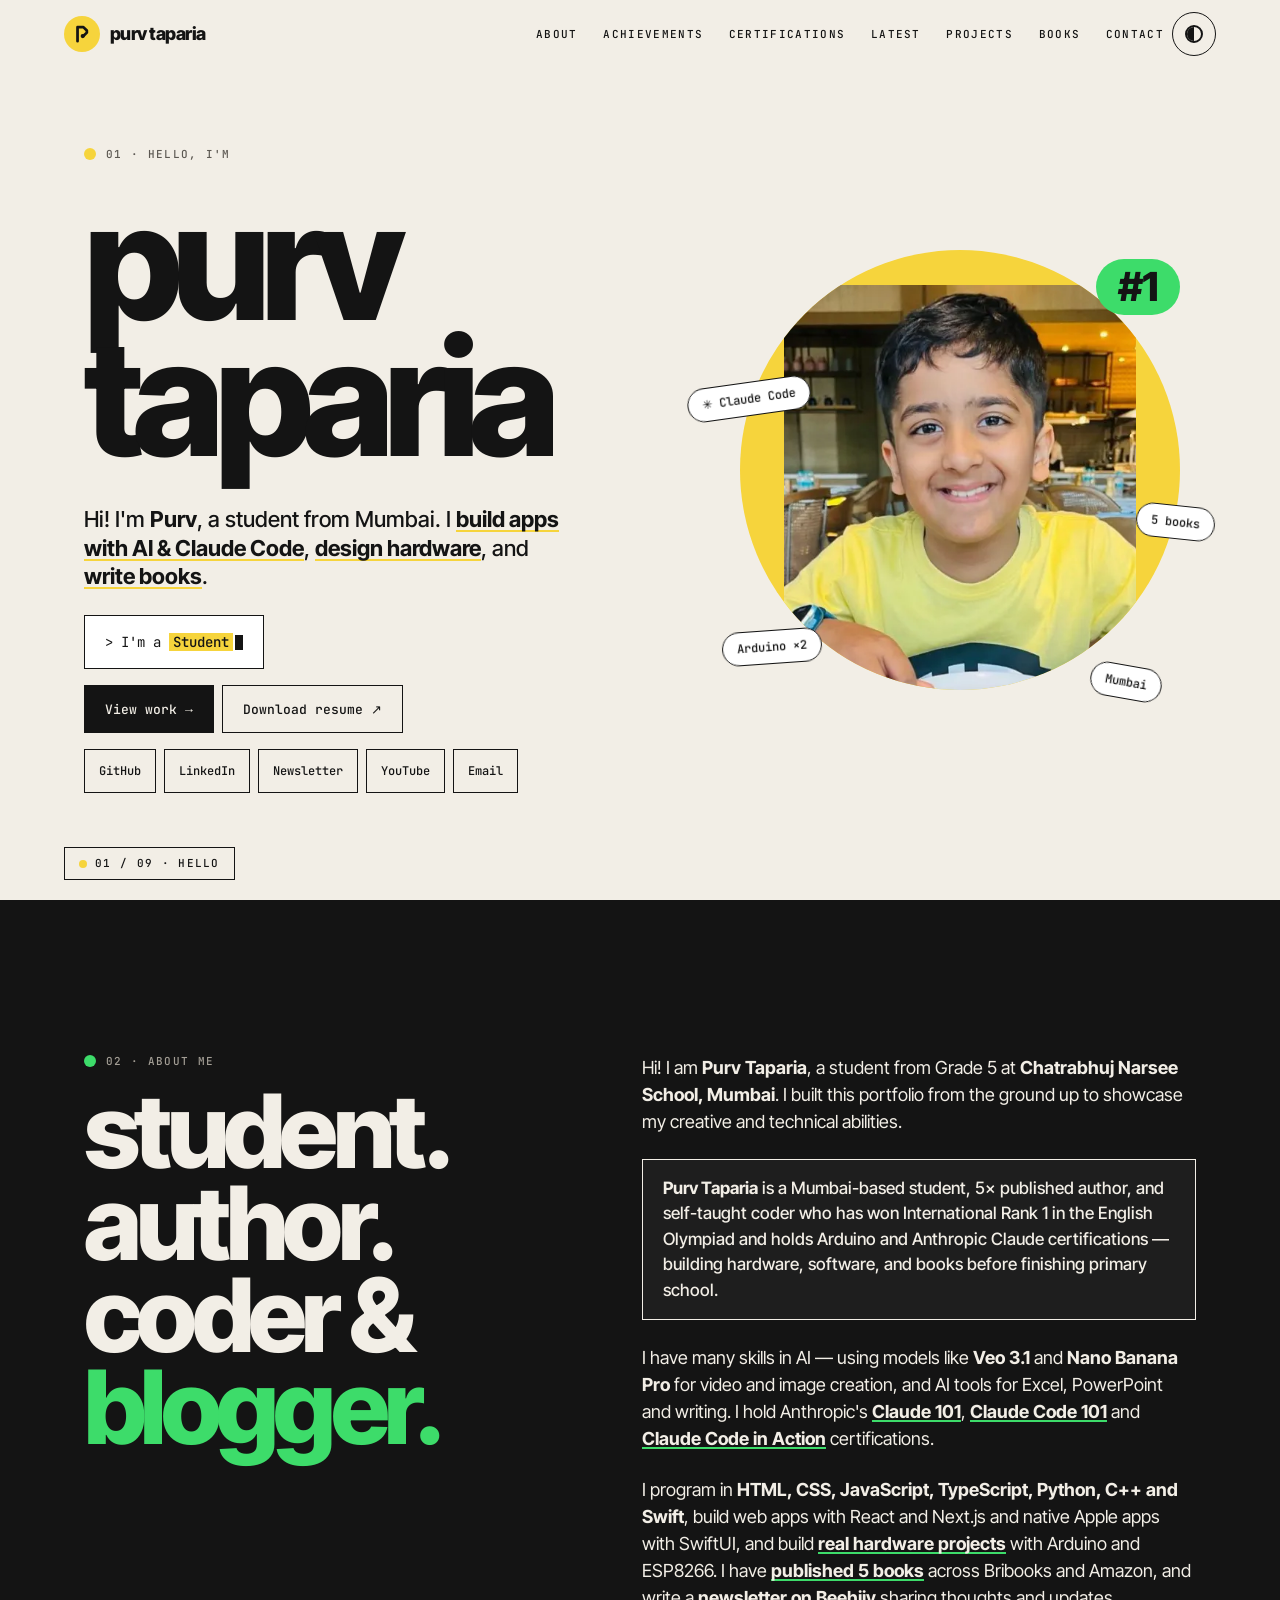
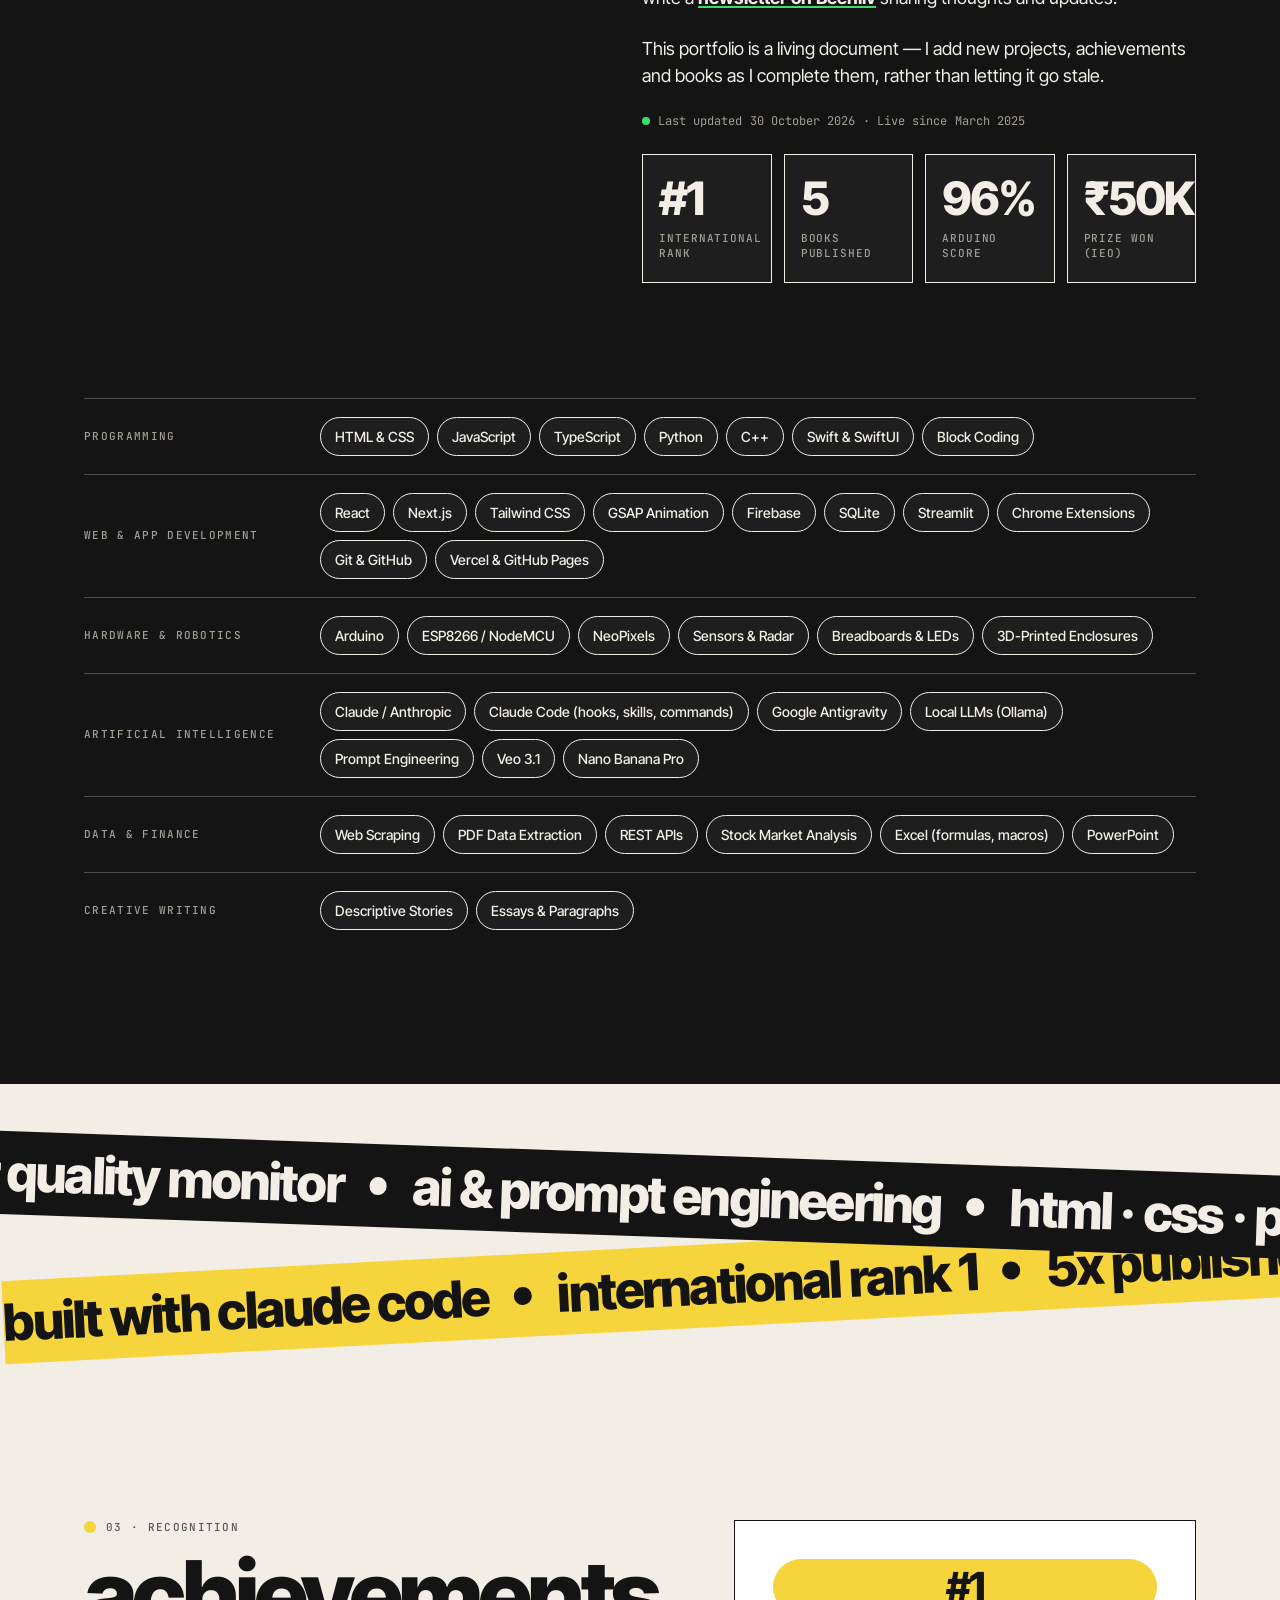
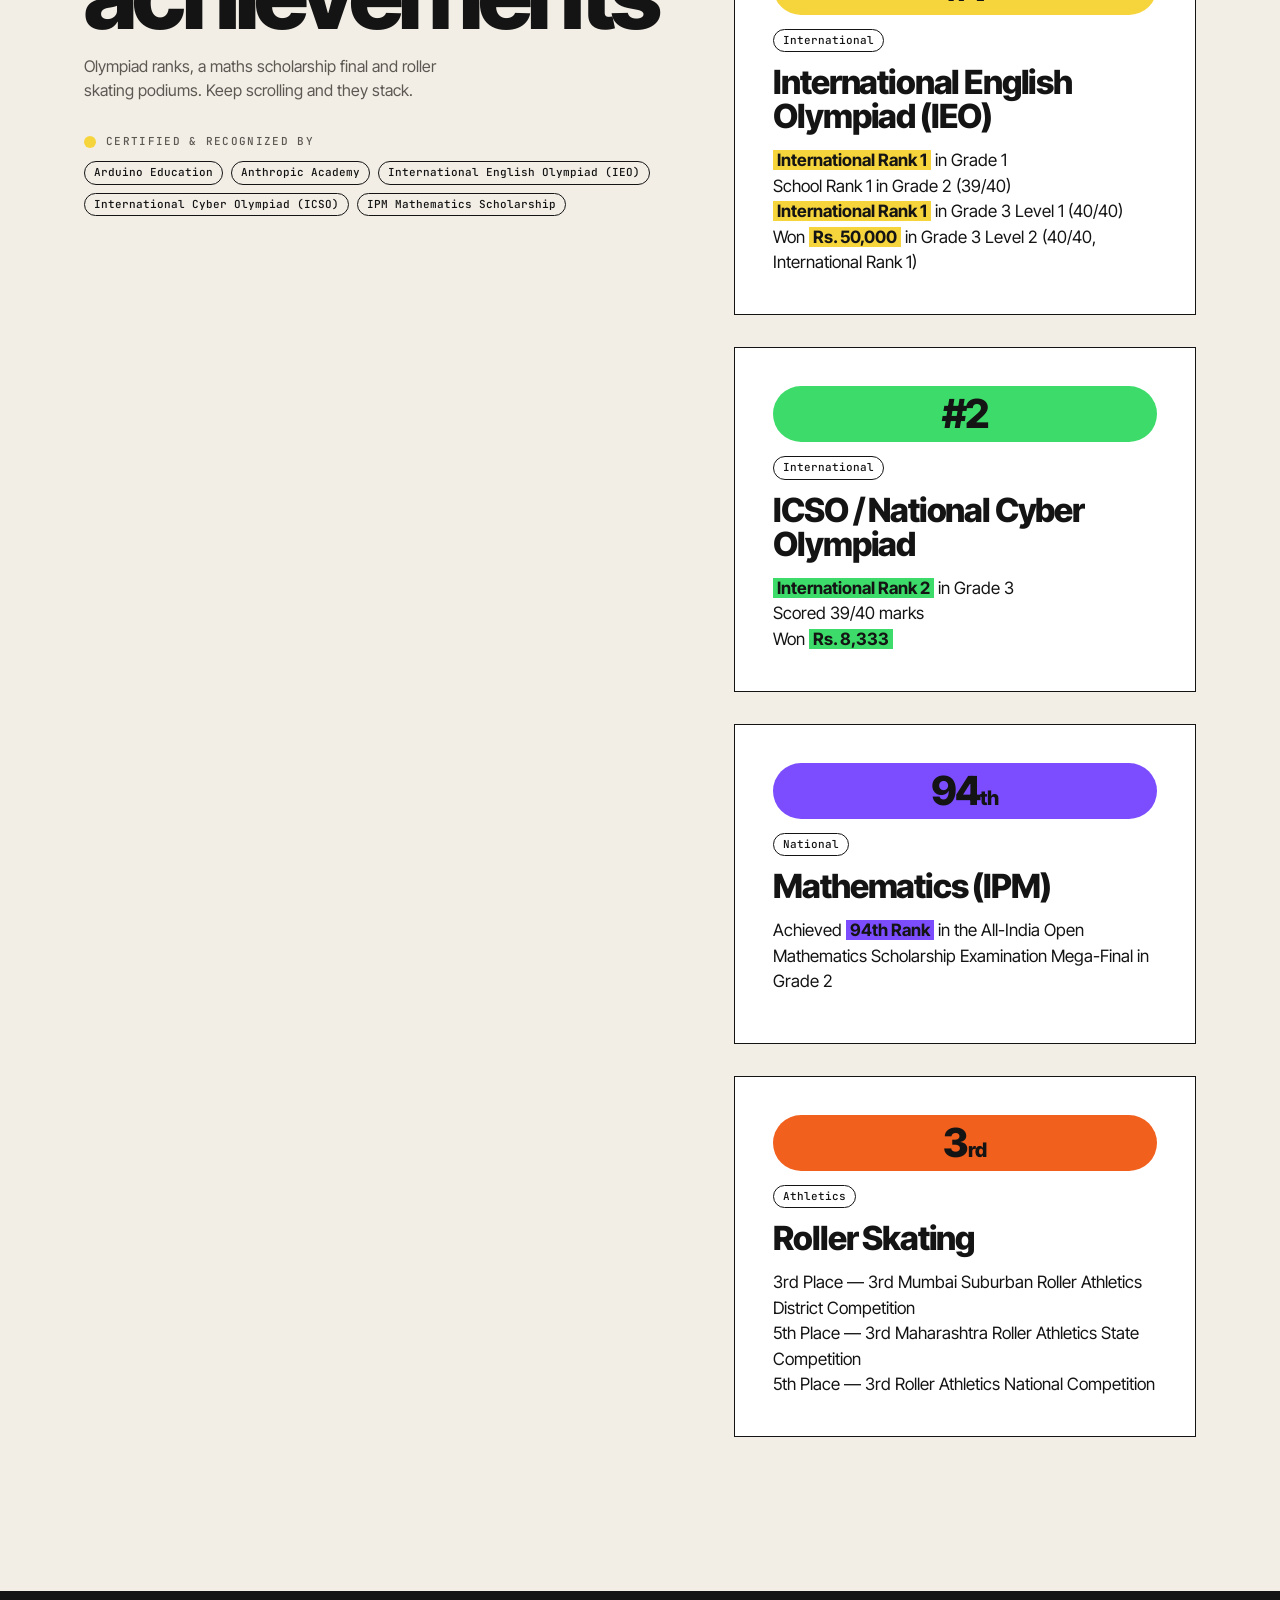
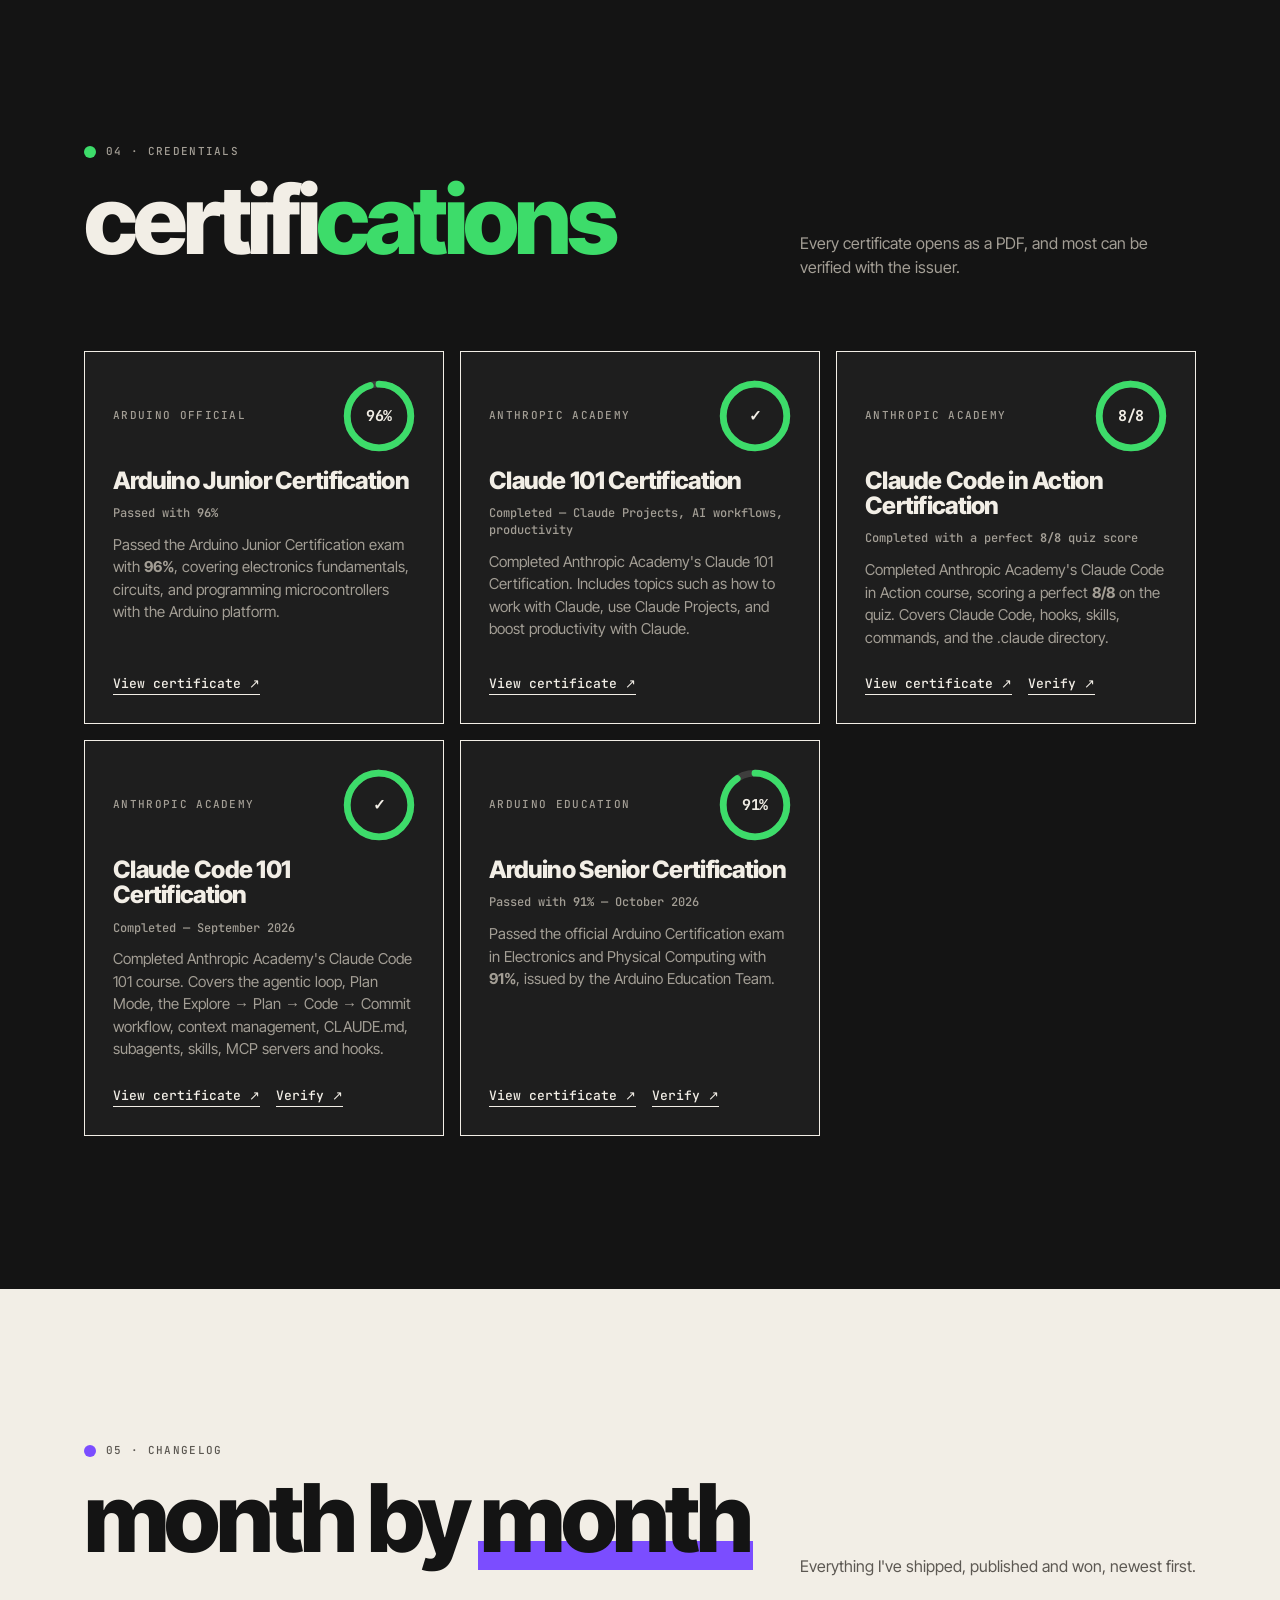
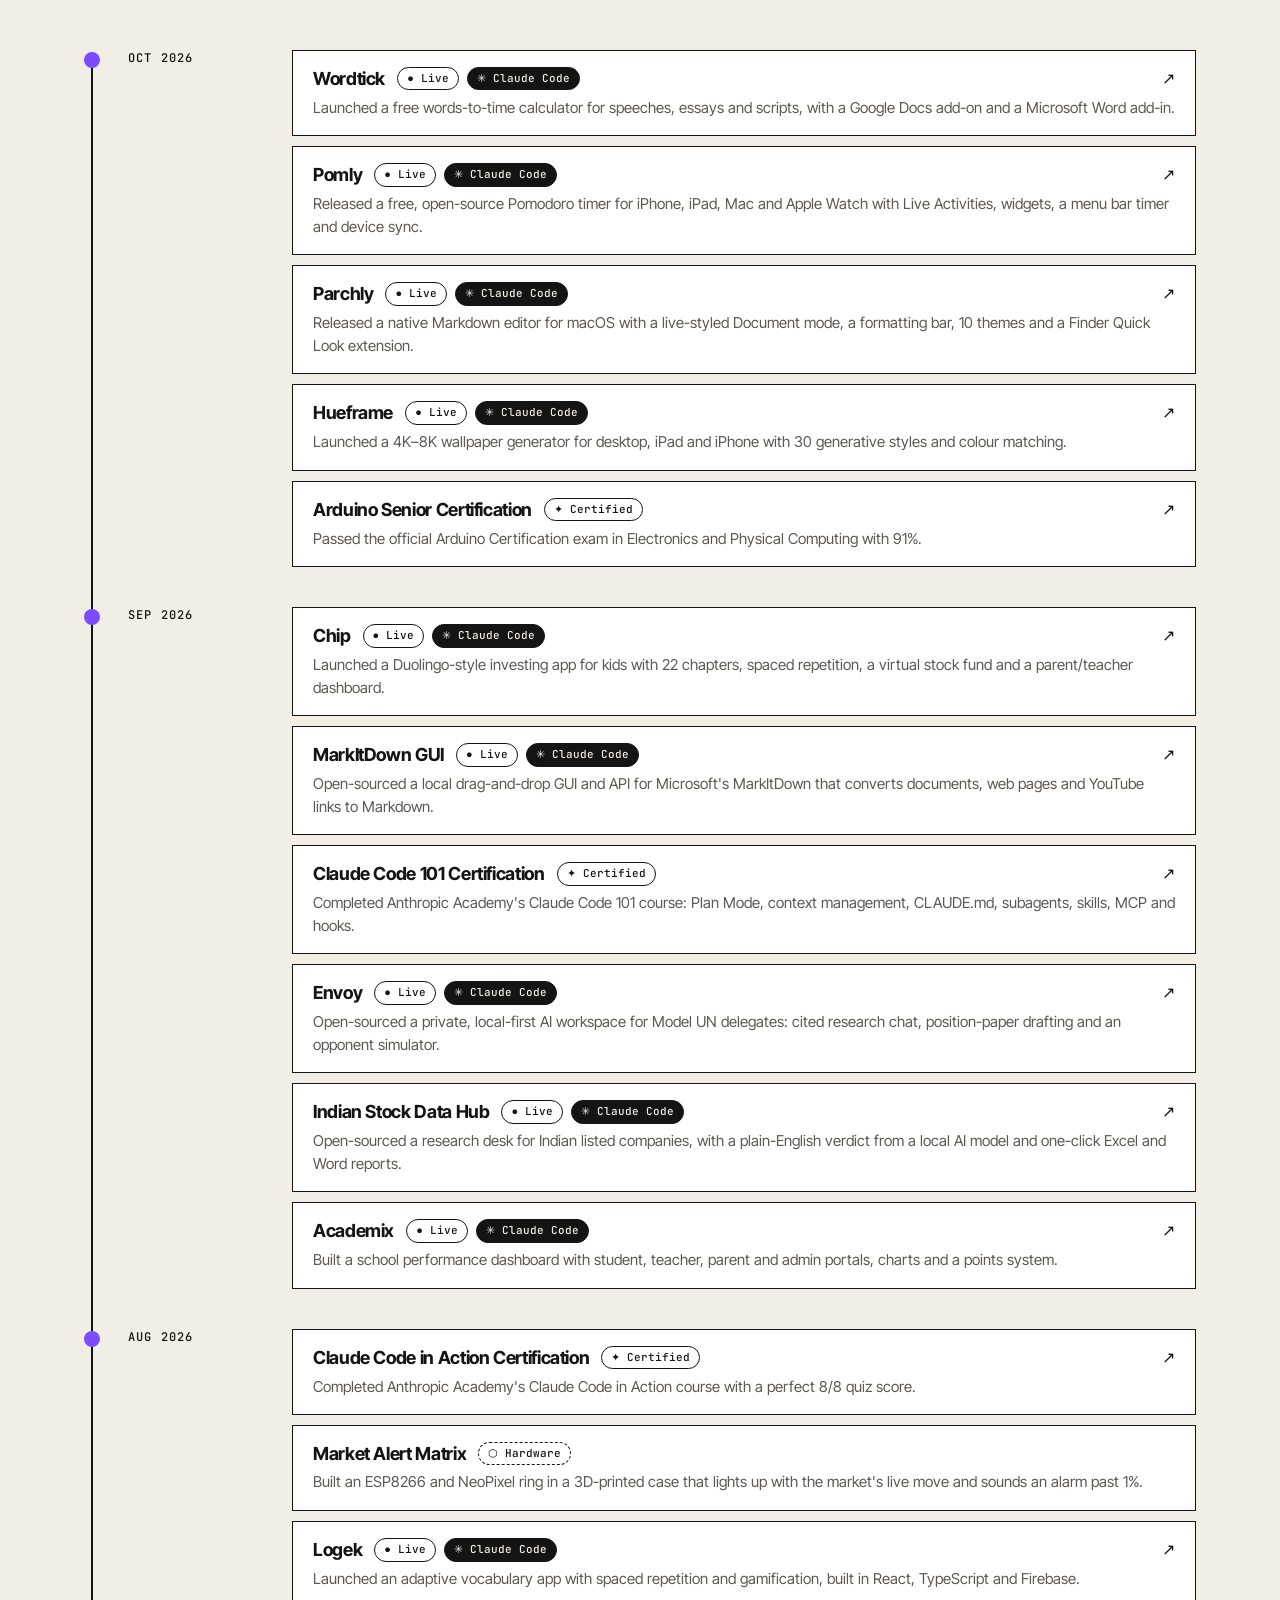
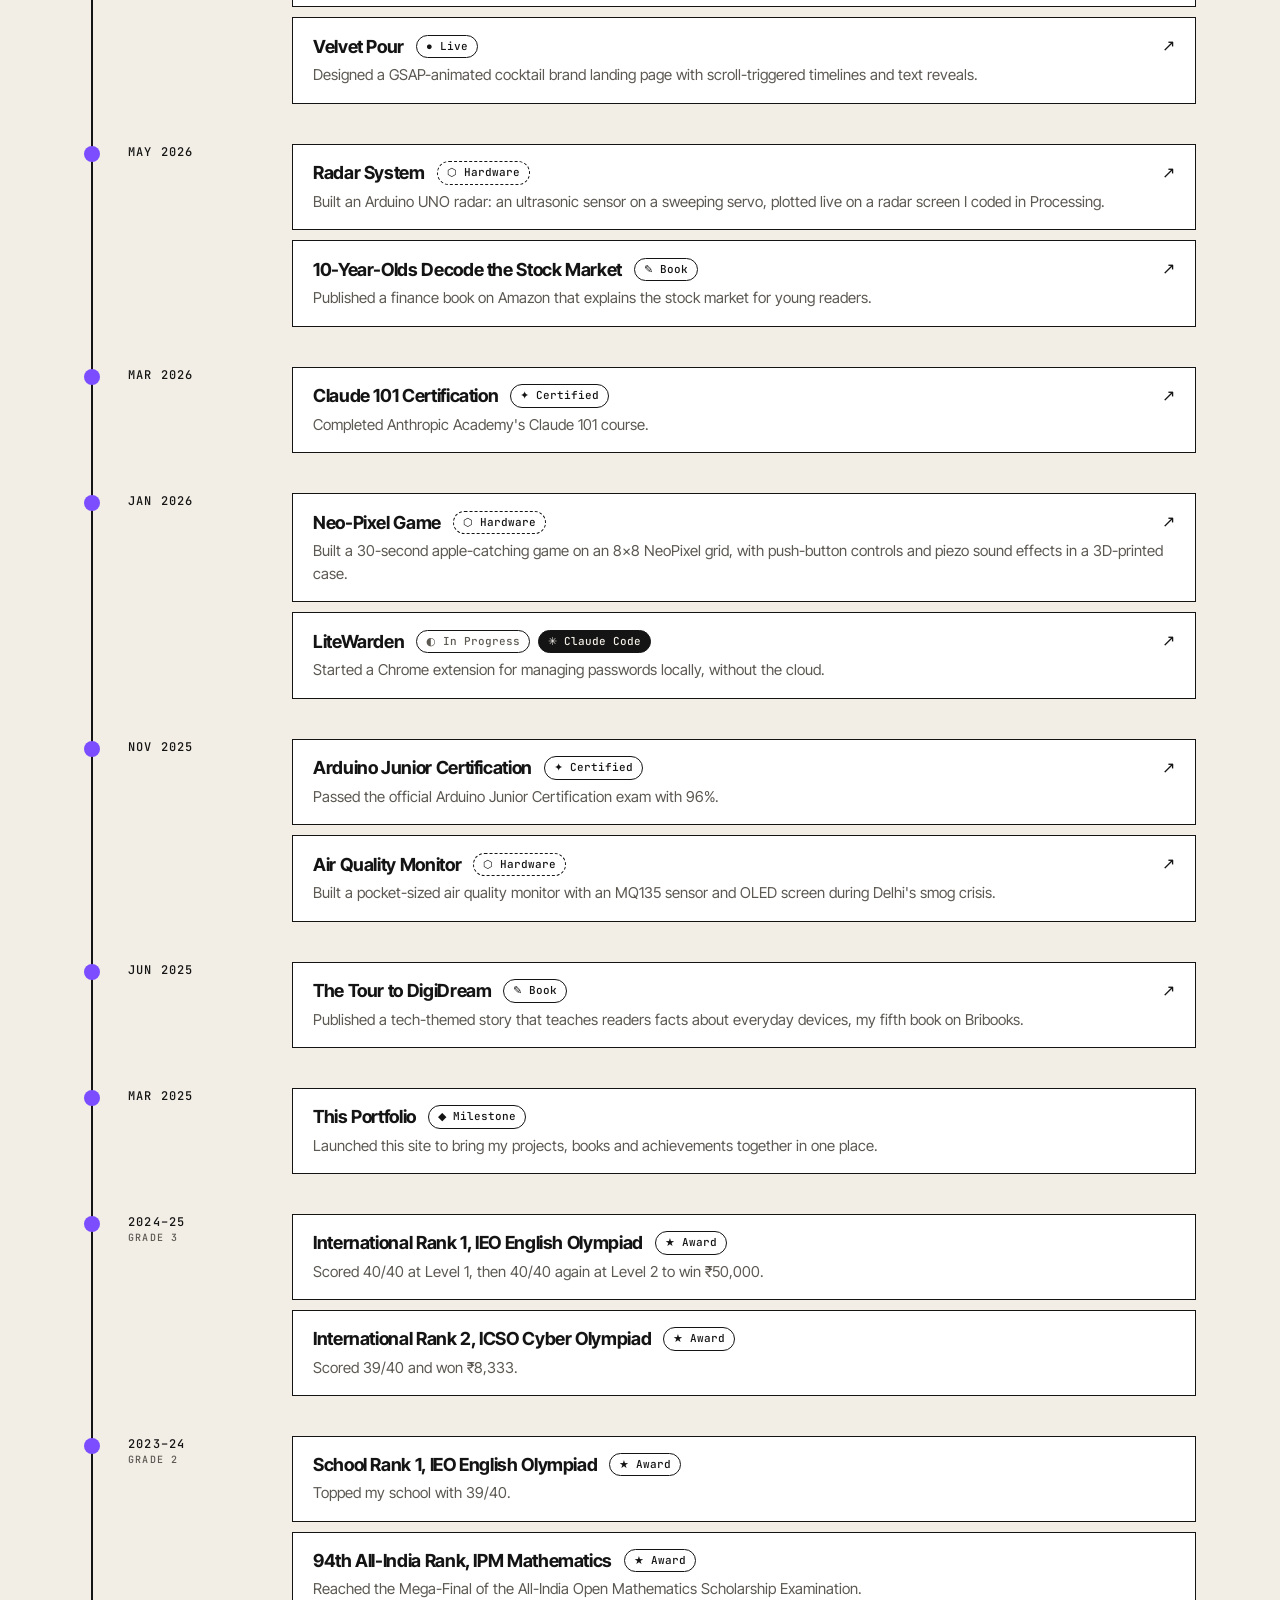
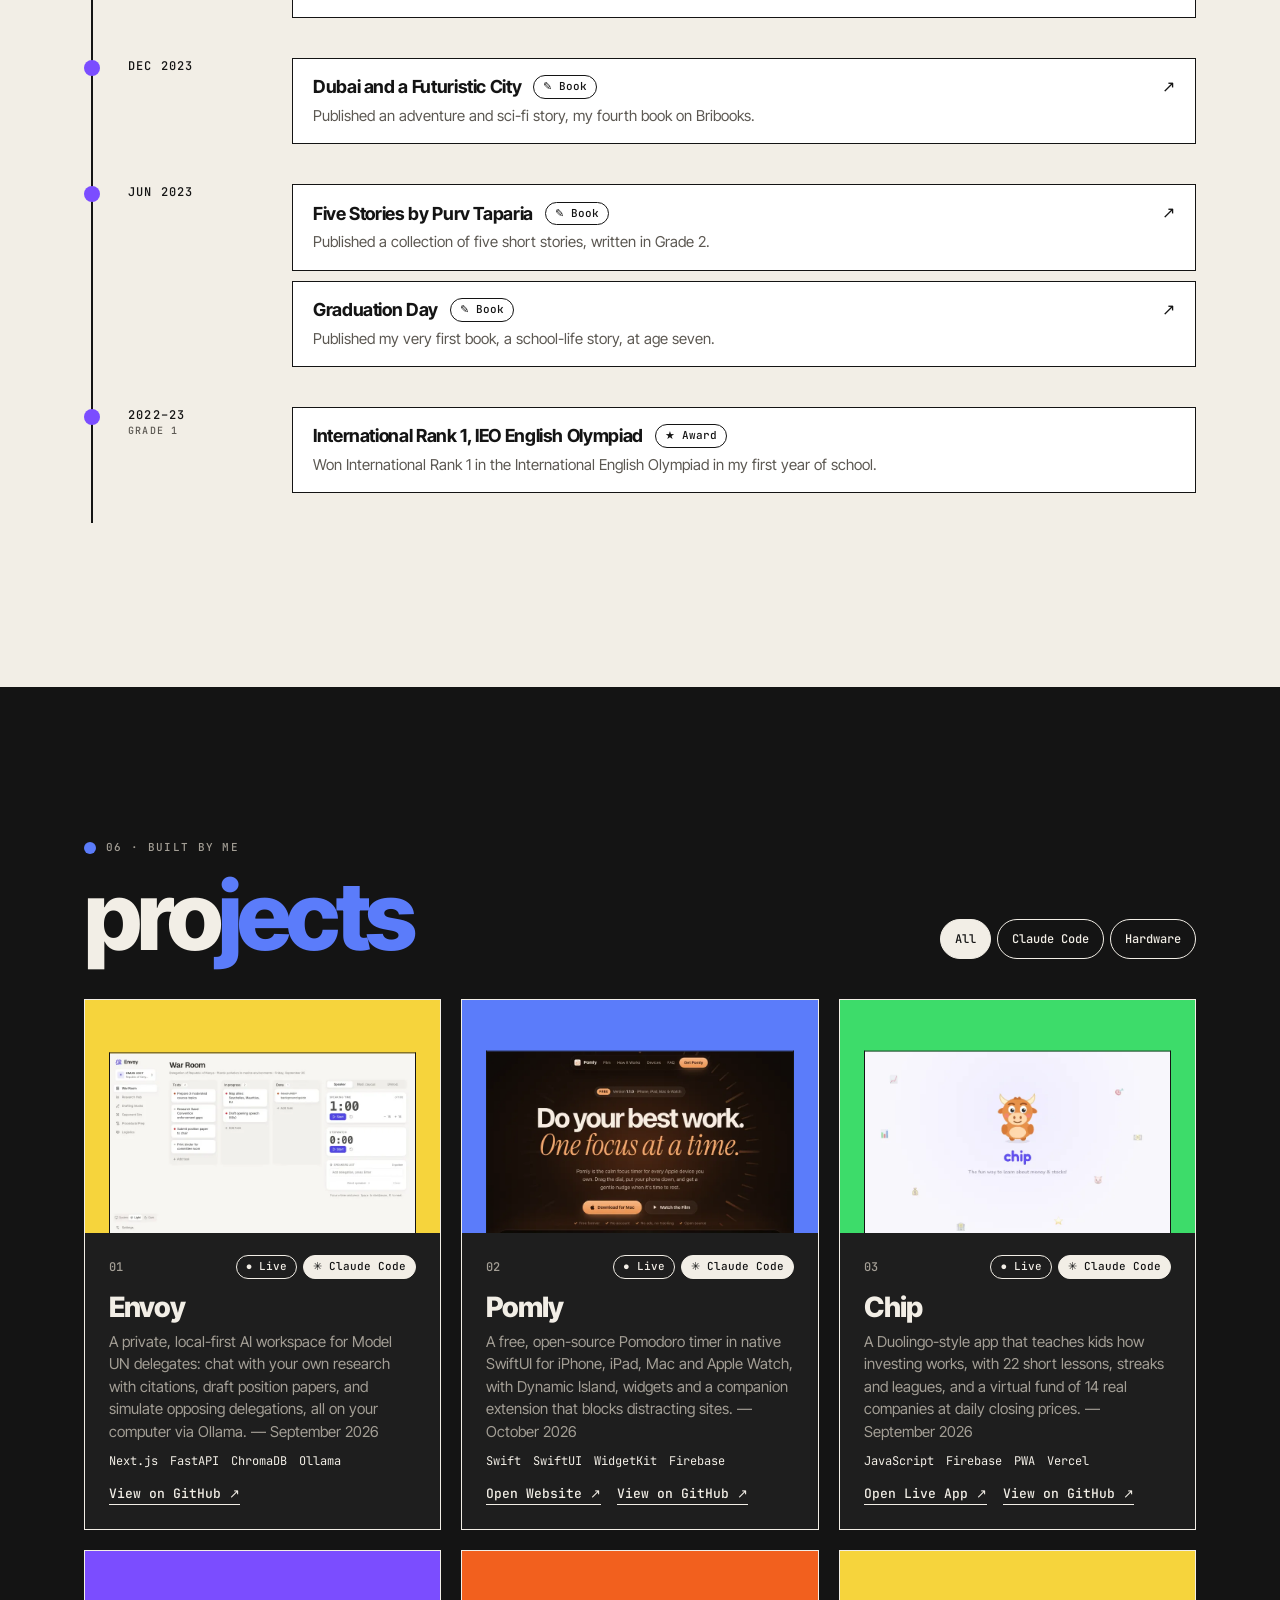
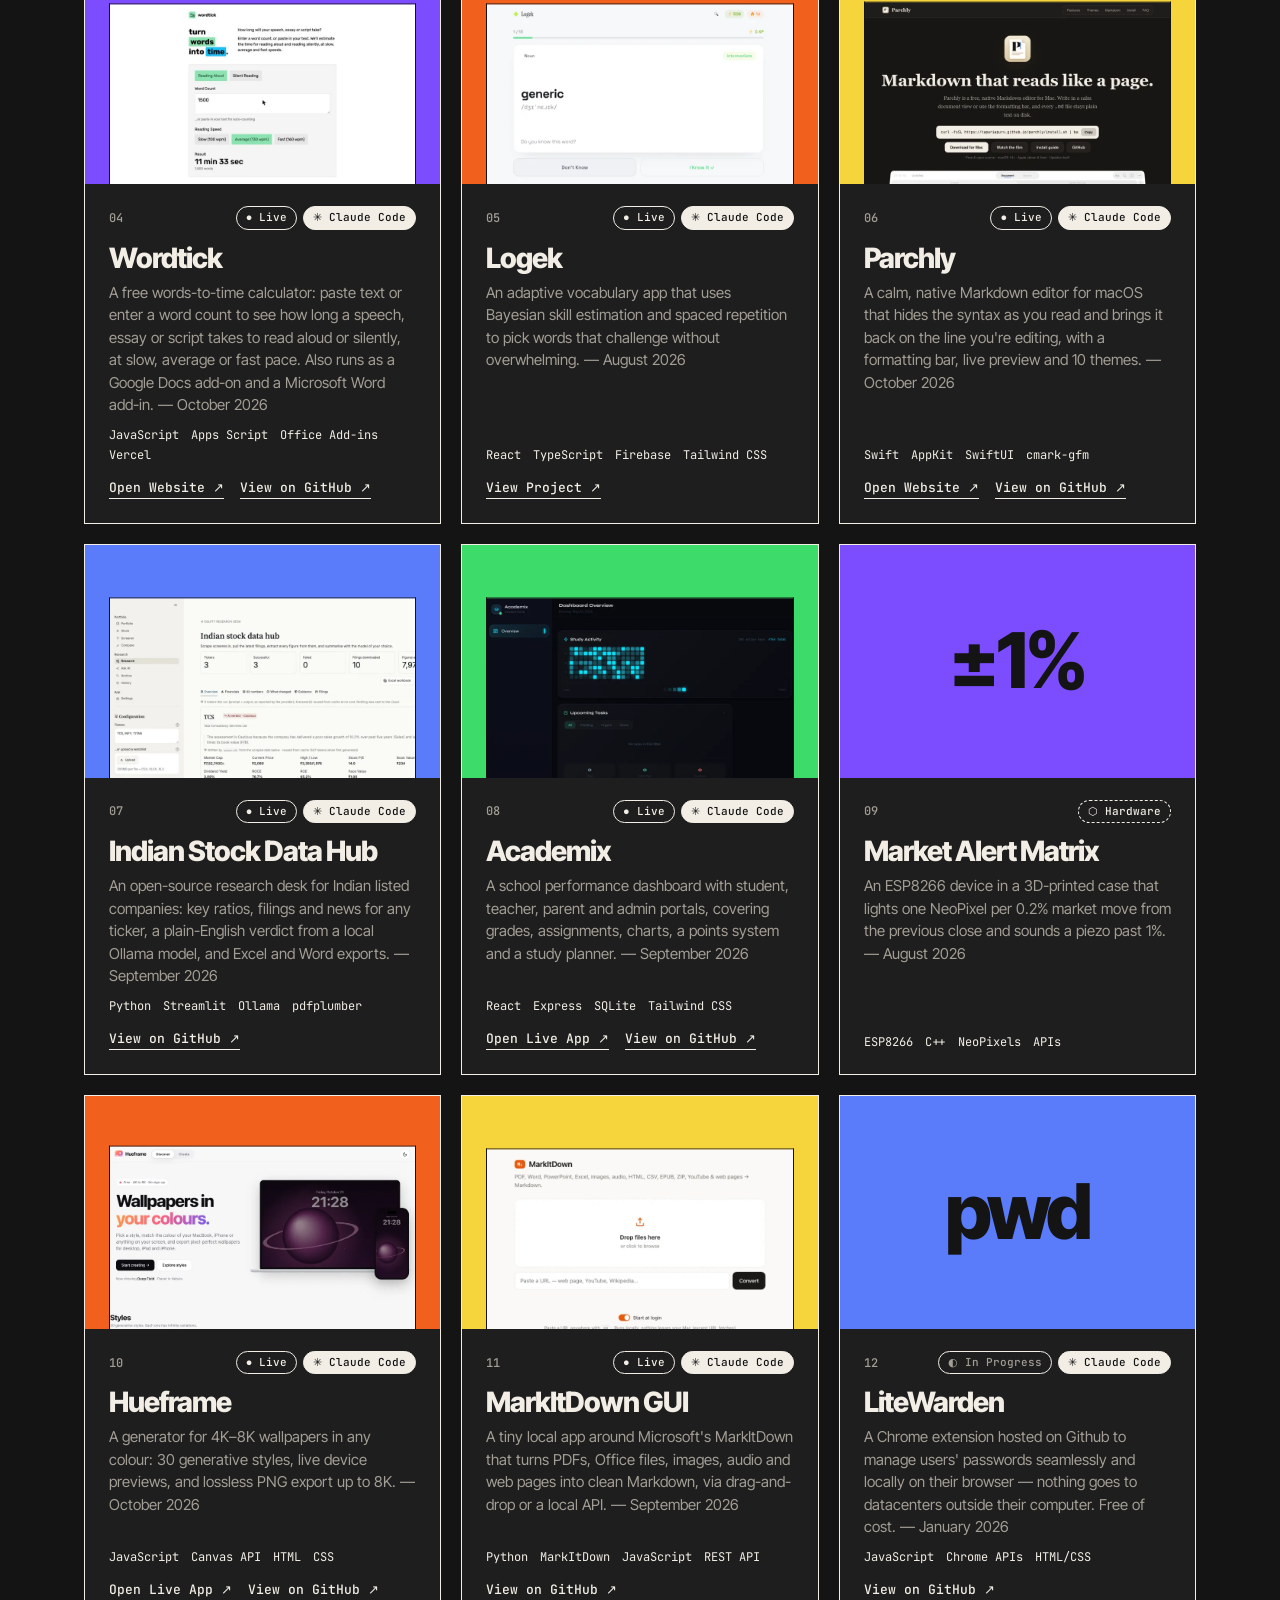
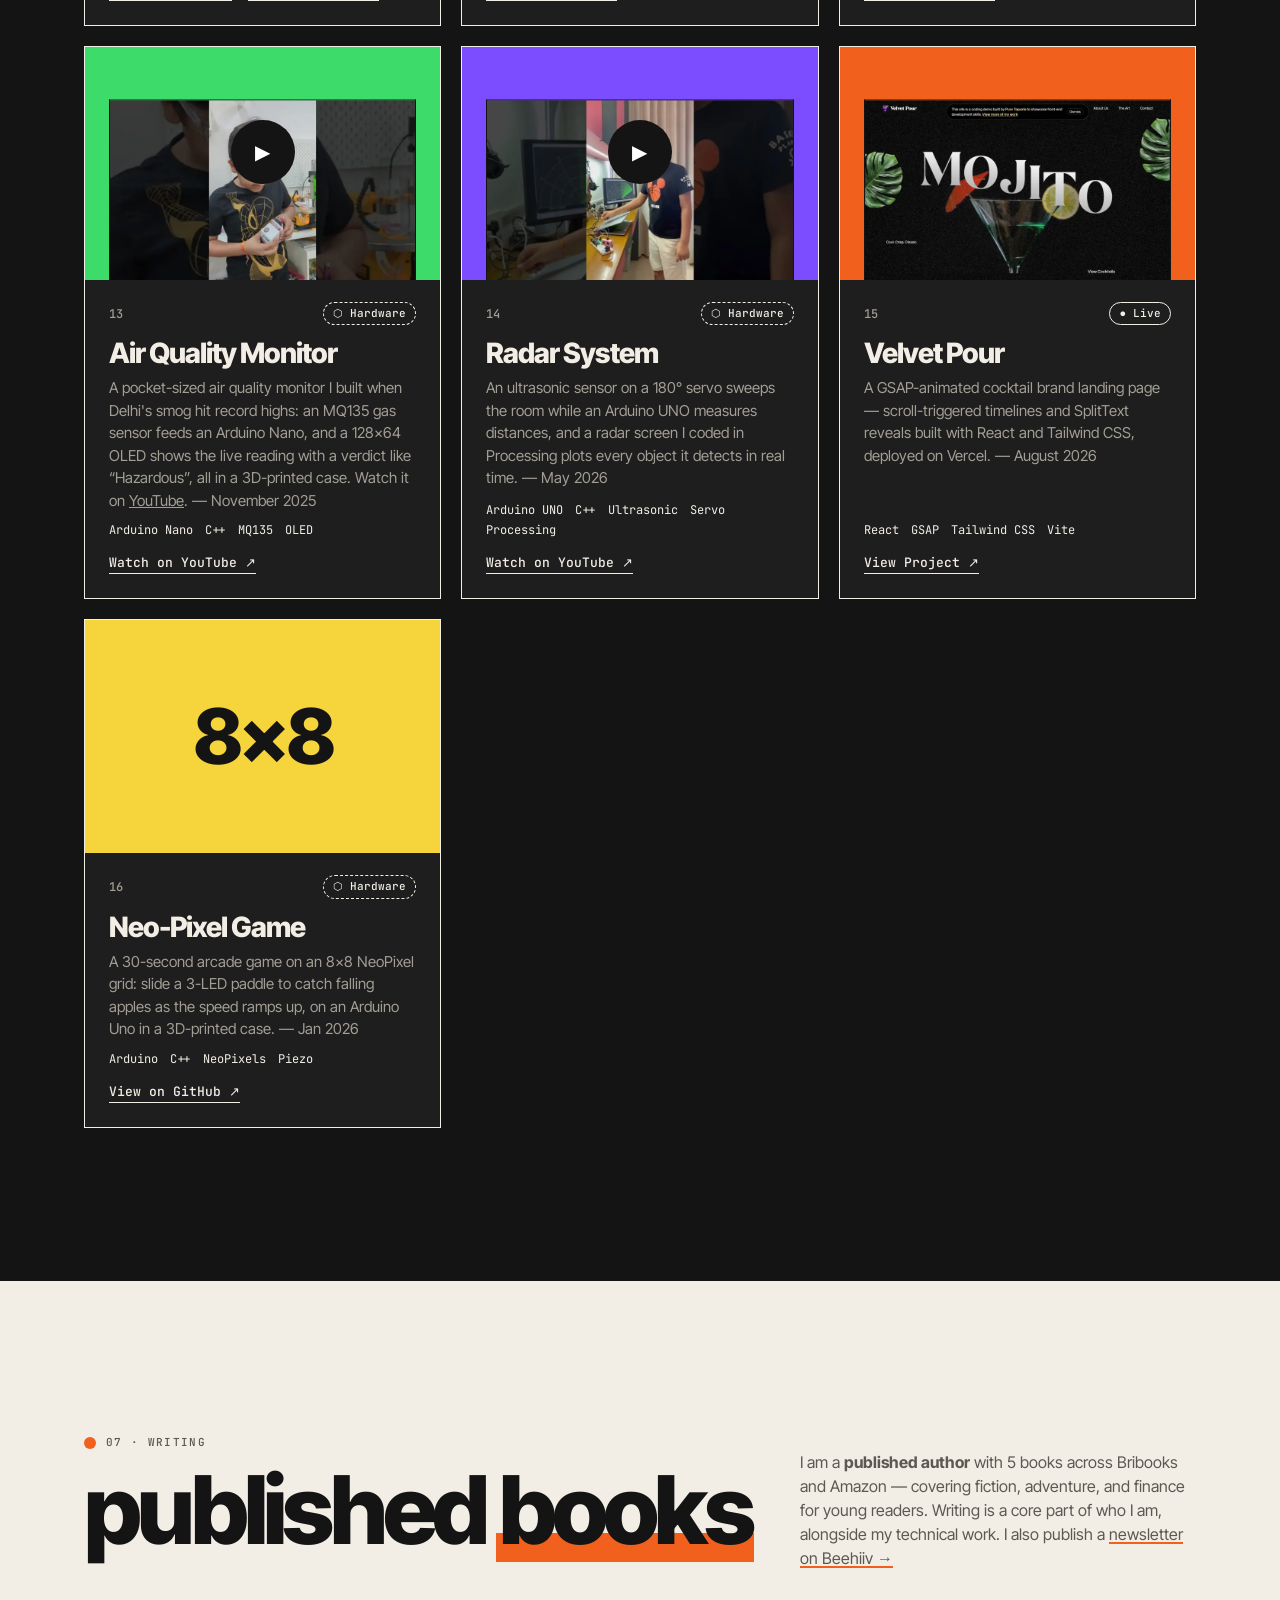
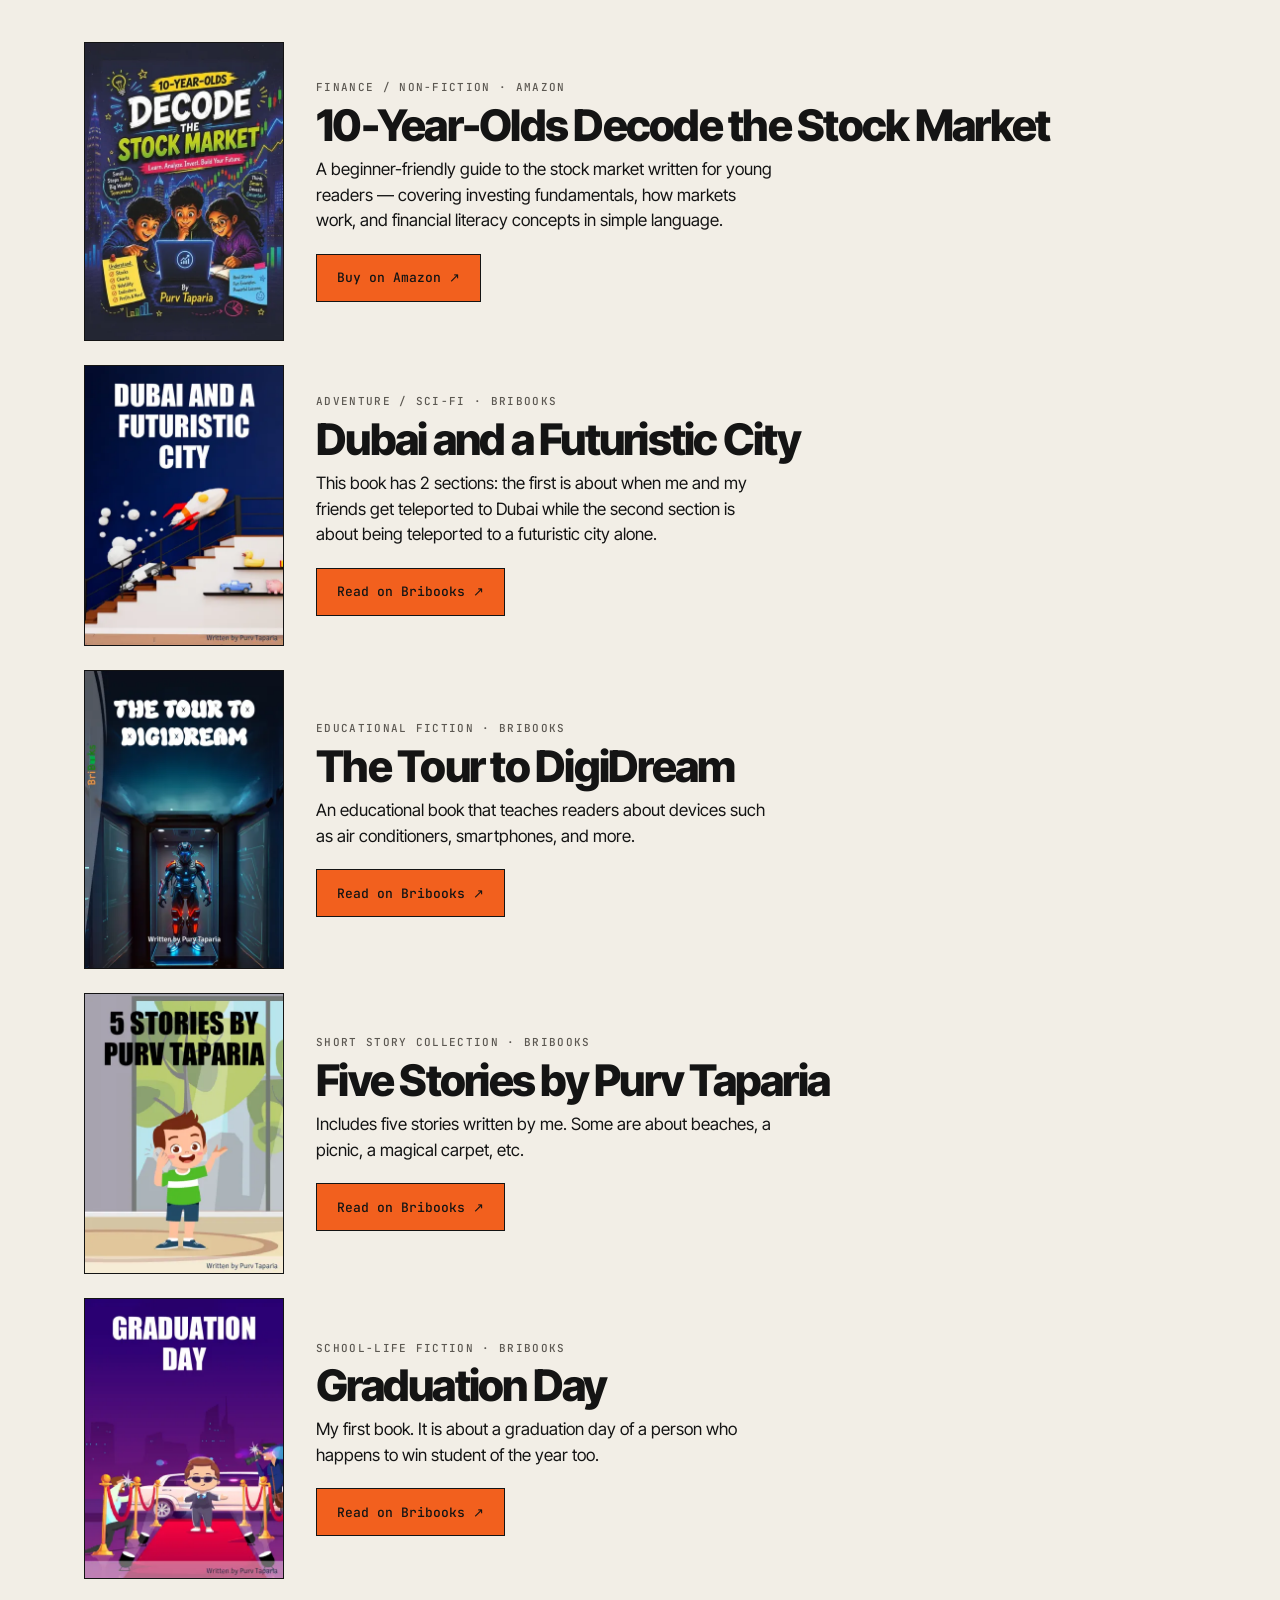
==== index.html @ 23e4c97a "Merge live gh-pages (trace-P logo) into Paper & Pop Co-Authored-By: Claude Opus 5.5 <noreply@anthrop" ====
<!DOCTYPE html>
<html lang="en">

<head>
    <script defer src="https://cloud.umami.is/script.js" data-website-id="39ef453b-8389-43f8-96ca-81ca9109ed71"></script>
    <meta name="google-site-verification" content="xqLbD-xd9Cr2sTsCRxFxg-c19b-M6SnRkDD3pZVQEzs" />
    <meta charset="UTF-8" />
    <meta name="viewport" content="width=device-width, initial-scale=1.0" />
    <title>Purv Taparia | Young AI Builder, Developer &amp; Author from Mumbai</title>
    <meta name="description"
        content="Purv Taparia is a young AI builder, developer and 5x published author from Mumbai, India, shipping web apps with Claude Code and building Arduino/ESP8266 hardware. Anthropic-certified; International Rank 1 English Olympiad winner." />
    <meta name="author" content="Purv Taparia" />
    <meta name="robots" content="index, follow, max-image-preview:large" />
    <meta name="theme-color" content="#f2eee6" />
    <meta property="og:title" content="Purv Taparia | Young AI Builder, Developer &amp; Author from Mumbai" />
    <meta property="og:description" content="Young AI builder, developer and 5x published author from Mumbai, India, shipping apps with Claude Code and building Arduino hardware." />
    <meta property="og:type" content="profile" />
    <meta property="og:url" content="https://tapariapurv.github.io" />
    <meta property="og:site_name" content="Purv Taparia" />
    <meta property="og:image" content="https://tapariapurv.github.io/assets/og-image.png" />
    <meta property="og:image:width" content="1200" />
    <meta property="og:image:height" content="630" />
    <meta property="og:locale" content="en_IN" />
    <meta property="article:modified_time" content="2026-10-30" />
    <meta name="twitter:card" content="summary_large_image" />
    <meta name="twitter:title" content="Purv Taparia | Young AI Builder, Developer &amp; Author from Mumbai" />
    <meta name="twitter:description" content="Young AI builder, developer and 5x published author from Mumbai, India, shipping apps with Claude Code and building Arduino hardware." />
    <meta name="twitter:image" content="https://tapariapurv.github.io/assets/og-image.png" />
    <link rel="canonical" href="https://tapariapurv.github.io" />
    <link rel="icon" href="assets/favicon.ico" sizes="48x48" />
    <link rel="icon" href="assets/favicon.svg" type="image/svg+xml" />
    <link rel="apple-touch-icon" href="assets/apple-touch-icon.png" />
    <link rel="preload" as="image" href="assets/purv.webp" fetchpriority="high" />
    <link rel="preload" as="font" type="font/woff2" href="assets/fonts/inter-tight.woff2" crossorigin />

    <script type="application/ld+json">
    {
      "@context": "https://schema.org",
      "@type": "Person",
      "@id": "https://tapariapurv.github.io/#person",
      "name": "Purv Taparia",
      "url": "https://tapariapurv.github.io",
      "image": "https://tapariapurv.github.io/assets/og-image.png",
      "description": "Young AI builder and developer who ships apps with Claude Code, plus hardware maker, 5x published author and newsletter writer from Mumbai, India.",
      "jobTitle": "Student AI Builder, Developer & Author",
      "address": { "@type": "PostalAddress", "addressLocality": "Mumbai", "addressCountry": "IN" },
      "alumniOf": { "@type": "EducationalOrganization", "name": "Chatrabhuj Narsee School", "url": "https://cns.ac.in", "address": { "@type": "PostalAddress", "addressLocality": "Mumbai", "addressCountry": "IN" } },
      "sameAs": [
        "https://github.com/tapariapurv",
        "https://www.linkedin.com/in/purv-taparia/",
        "https://youtube.com/@decodewithpurv",
        "https://tapariapurv.beehiiv.com"
      ],
      "knowsAbout": ["HTML", "CSS", "JavaScript", "TypeScript", "Python", "C++", "Swift", "SwiftUI", "React", "Next.js", "Tailwind CSS", "Firebase", "Streamlit", "Arduino", "ESP8266", "Claude Code", "Local LLMs", "Ollama", "Web Scraping", "Stock Market Analysis", "Creative Writing", "AI Prompt Engineering"],
      "award": ["International Rank 1 — IEO English Olympiad (Grade 1)", "International Rank 1 — IEO English Olympiad (Grade 3)", "International Rank 2 — ICSO Cyber Olympiad (Grade 3)"],
      "contactPoint": {
        "@type": "ContactPoint",
        "email": "tapariapurv+portfolio@gmail.com",
        "contactType": "general inquiries",
        "areaServed": "IN",
        "availableLanguage": ["English"]
      },
      "author": [
        { "@type": "Book", "name": "10-Year-Olds Decode the Stock Market", "url": "https://www.amazon.in/dp/B0H1YGCL2D", "datePublished": "2026-05-15" },
        { "@type": "Book", "name": "Dubai and a Futuristic City", "url": "https://www.bribooks.com/bookstore/dubai-and-a-futuristic-city", "datePublished": "2023-12-06" },
        { "@type": "Book", "name": "The Tour to DigiDream", "url": "https://bribooks.com/bookstore/the-tour-to-digidream-by-purv-taparia", "datePublished": "2025-06-10" },
        { "@type": "Book", "name": "Five Stories by Purv Taparia", "url": "https://www.bribooks.com/bookstore/5-stories-by-purv-taparia/", "datePublished": "2023-06-13" },
        { "@type": "Book", "name": "Graduation Day", "url": "https://www.bribooks.com/bookstore/graduation-day-6479ed2fbb7fb/", "datePublished": "2023-06-02" }
      ]
    }
    </script>

    <script type="application/ld+json">
    {
      "@context": "https://schema.org",
      "@type": "WebSite",
      "@id": "https://tapariapurv.github.io/#website",
      "url": "https://tapariapurv.github.io",
      "name": "Purv Taparia — Portfolio",
      "description": "Personal portfolio of Purv Taparia — student, 5x published author, coder, and newsletter blogger from Mumbai, India.",
      "inLanguage": "en-IN",
      "publisher": { "@id": "https://tapariapurv.github.io/#person" },
      "datePublished": "2025-03-17",
      "dateModified": "2026-10-30"
    }
    </script>

    <script type="application/ld+json">
    {
      "@context": "https://schema.org",
      "@type": "WebPage",
      "@id": "https://tapariapurv.github.io/#webpage",
      "url": "https://tapariapurv.github.io",
      "name": "Purv Taparia | Student, Author & Developer from Mumbai",
      "isPartOf": { "@id": "https://tapariapurv.github.io/#website" },
      "about": { "@id": "https://tapariapurv.github.io/#person" },
      "datePublished": "2025-03-17",
      "dateModified": "2026-10-30",
      "breadcrumb": { "@id": "https://tapariapurv.github.io/#breadcrumb" }
    }
    </script>

    <script type="application/ld+json">
    {
      "@context": "https://schema.org",
      "@type": "BreadcrumbList",
      "@id": "https://tapariapurv.github.io/#breadcrumb",
      "itemListElement": [
        { "@type": "ListItem", "position": 1, "name": "Home", "item": "https://tapariapurv.github.io/" },
        { "@type": "ListItem", "position": 2, "name": "About", "item": "https://tapariapurv.github.io/#about" },
        { "@type": "ListItem", "position": 3, "name": "Achievements", "item": "https://tapariapurv.github.io/#achievements" },
        { "@type": "ListItem", "position": 4, "name": "Certifications", "item": "https://tapariapurv.github.io/#certifications" },
        { "@type": "ListItem", "position": 5, "name": "Latest", "item": "https://tapariapurv.github.io/#latest" },
        { "@type": "ListItem", "position": 6, "name": "Projects", "item": "https://tapariapurv.github.io/#projects" },
        { "@type": "ListItem", "position": 7, "name": "Books", "item": "https://tapariapurv.github.io/#books" },
        { "@type": "ListItem", "position": 8, "name": "FAQ", "item": "https://tapariapurv.github.io/#faq" },
        { "@type": "ListItem", "position": 9, "name": "Contact", "item": "https://tapariapurv.github.io/#contact" }
      ]
    }
    </script>

    <script type="application/ld+json">
    {
      "@context": "https://schema.org",
      "@type": "ItemList",
      "name": "Software Projects by Purv Taparia",
      "itemListElement": [
        {
          "@type": "SoftwareApplication",
          "position": 1,
          "name": "Envoy",
          "image": "https://tapariapurv.github.io/assets/projects/envoy.webp",
          "applicationCategory": "EducationalApplication",
          "operatingSystem": "macOS",
          "url": "https://github.com/tapariapurv/envoy",
          "description": "A private, local-first AI workspace for Model UN delegates: a research vault with cited answers, an AI drafting studio with Word/PDF export, an opponent simulator, committee timers and a paced teleprompter, running on-device via Ollama.",
          "offers": {
            "@type": "Offer",
            "price": "0",
            "priceCurrency": "USD"
          },
          "author": {
            "@id": "https://tapariapurv.github.io/#person"
          }
        },
        {
          "@type": "SoftwareApplication",
          "position": 2,
          "name": "Pomly",
          "image": "https://tapariapurv.github.io/assets/projects/pomly.webp",
          "applicationCategory": "ProductivityApplication",
          "operatingSystem": "iOS, iPadOS, macOS, watchOS",
          "url": "https://tapariapurv.github.io/pomly/",
          "sameAs": "https://github.com/tapariapurv/pomly",
          "description": "A free, open-source native Pomodoro focus timer for iPhone, iPad, Mac and Apple Watch: a drag-to-set dial, Live Activities and Dynamic Island, widgets, a Mac menu bar timer, Apple Watch complications, pairing-code sync between devices and a site-blocking browser extension.",
          "offers": {
            "@type": "Offer",
            "price": "0",
            "priceCurrency": "USD"
          },
          "author": {
            "@id": "https://tapariapurv.github.io/#person"
          }
        },
        {
          "@type": "SoftwareApplication",
          "position": 3,
          "name": "Chip",
          "image": "https://tapariapurv.github.io/assets/projects/chip.webp",
          "applicationCategory": "EducationalApplication",
          "operatingSystem": "Web",
          "url": "https://chip-stock-coach.vercel.app",
          "sameAs": "https://github.com/tapariapurv/stock-coach-v2",
          "description": "A Duolingo-style app that teaches kids investing through 22 chapters of lessons, spaced-repetition practice, streaks and leagues, a virtual fund of 14 real companies, and a parent and teacher dashboard.",
          "offers": {
            "@type": "Offer",
            "price": "0",
            "priceCurrency": "USD"
          },
          "author": {
            "@id": "https://tapariapurv.github.io/#person"
          }
        },
        {
          "@type": "SoftwareApplication",
          "position": 4,
          "name": "Wordtick",
          "image": "https://tapariapurv.github.io/assets/projects/wordtick.webp",
          "applicationCategory": "UtilitiesApplication",
          "operatingSystem": "Web, Google Docs, Microsoft Word",
          "url": "https://wordtick.vercel.app",
          "sameAs": "https://github.com/tapariapurv/wordtick",
          "description": "A free words-to-time calculator that estimates how long a speech, essay or script takes to read aloud or silently at slow, average and fast speeds, available as a website, a Google Docs add-on and a Microsoft Word add-in.",
          "offers": {
            "@type": "Offer",
            "price": "0",
            "priceCurrency": "USD"
          },
          "author": {
            "@id": "https://tapariapurv.github.io/#person"
          }
        },
        {
          "@type": "SoftwareApplication",
          "position": 5,
          "name": "Logek",
          "image": "https://tapariapurv.github.io/assets/projects/logek.webp",
          "applicationCategory": "EducationalApplication",
          "operatingSystem": "Web",
          "url": "https://tapariapurv.github.io/Logek",
          "description": "An adaptive vocabulary learning app using Bayesian skill estimation and SM-2 spaced repetition, with MCQ challenges, XP, streaks, and unlockable themes.",
          "offers": {
            "@type": "Offer",
            "price": "0",
            "priceCurrency": "USD"
          },
          "author": {
            "@id": "https://tapariapurv.github.io/#person"
          }
        },
        {
          "@type": "SoftwareApplication",
          "position": 6,
          "name": "Parchly",
          "image": "https://tapariapurv.github.io/assets/projects/parchly.webp",
          "applicationCategory": "ProductivityApplication",
          "operatingSystem": "macOS 14+",
          "url": "https://tapariapurv.github.io/parchly/",
          "sameAs": "https://github.com/tapariapurv/parchly",
          "description": "A calm, native Markdown editor for macOS with a Document mode that hides syntax as you read, a floating formatting bar, a side-by-side preview with KaTeX math and Mermaid diagrams, 10 themes, a Finder Quick Look extension and automatic updates.",
          "offers": {
            "@type": "Offer",
            "price": "0",
            "priceCurrency": "USD"
          },
          "author": {
            "@id": "https://tapariapurv.github.io/#person"
          }
        },
        {
          "@type": "SoftwareApplication",
          "position": 7,
          "name": "Indian Stock Data Hub",
          "image": "https://tapariapurv.github.io/assets/projects/indian-stock-data-hub.webp",
          "applicationCategory": "FinanceApplication",
          "operatingSystem": "Windows, macOS, Linux",
          "url": "https://github.com/tapariapurv/indian-stock-data-hub",
          "description": "An open-source research desk for Indian listed companies — key ratios, quarterly trends, filings and news, with a local AI verdict via Ollama and Excel/Word report exports.",
          "offers": {
            "@type": "Offer",
            "price": "0",
            "priceCurrency": "USD"
          },
          "author": {
            "@id": "https://tapariapurv.github.io/#person"
          }
        },
        {
          "@type": "SoftwareApplication",
          "position": 8,
          "name": "Academix",
          "image": "https://tapariapurv.github.io/assets/projects/academix.webp",
          "applicationCategory": "EducationalApplication",
          "operatingSystem": "Web",
          "url": "https://lumino-s.vercel.app",
          "sameAs": "https://github.com/tapariapurv/academix",
          "description": "A school performance dashboard with student, teacher, parent and admin portals: grades, assignments, KPI cards, performance charts, points, a focus timer and a study planner, on an Express and SQLite API.",
          "offers": {
            "@type": "Offer",
            "price": "0",
            "priceCurrency": "USD"
          },
          "author": {
            "@id": "https://tapariapurv.github.io/#person"
          }
        },
        {
          "@type": "SoftwareApplication",
          "position": 9,
          "name": "Hueframe",
          "image": "https://tapariapurv.github.io/assets/projects/hueframe.webp",
          "applicationCategory": "DesignApplication",
          "operatingSystem": "Web",
          "url": "https://hueframe.vercel.app",
          "sameAs": "https://github.com/tapariapurv/hueframe",
          "description": "A web app that generates 4K–8K wallpapers for desktop, iPad and iPhone in any colour, with 30 generative styles, live device previews, colour matching and lossless PNG exports up to 8K.",
          "offers": {
            "@type": "Offer",
            "price": "0",
            "priceCurrency": "USD"
          },
          "author": {
            "@id": "https://tapariapurv.github.io/#person"
          }
        },
        {
          "@type": "SoftwareApplication",
          "position": 10,
          "name": "MarkItDown GUI",
          "image": "https://tapariapurv.github.io/assets/projects/markitdown-gui.webp",
          "applicationCategory": "UtilitiesApplication",
          "operatingSystem": "macOS, Windows, Linux",
          "url": "https://github.com/tapariapurv/markitdown-gui",
          "description": "A local drag-and-drop web GUI and REST API around Microsoft's MarkItDown that converts PDFs, Office files, images, audio, web pages and YouTube links to Markdown, running only on 127.0.0.1.",
          "offers": {
            "@type": "Offer",
            "price": "0",
            "priceCurrency": "USD"
          },
          "author": {
            "@id": "https://tapariapurv.github.io/#person"
          }
        },
        {
          "@type": "SoftwareApplication",
          "position": 11,
          "name": "LiteWarden",
          "applicationCategory": "BrowserApplication",
          "operatingSystem": "Chrome",
          "url": "https://github.com/tapariapurv/chrome-extension",
          "description": "A Chrome extension that manages users' passwords locally in the browser, free of cost.",
          "offers": {
            "@type": "Offer",
            "price": "0",
            "priceCurrency": "USD"
          },
          "author": {
            "@id": "https://tapariapurv.github.io/#person"
          }
        },
        {
          "@type": "SoftwareApplication",
          "position": 12,
          "name": "Velvet Pour",
          "image": "https://tapariapurv.github.io/assets/projects/velvet-pour.webp",
          "applicationCategory": "WebApplication",
          "operatingSystem": "Web",
          "url": "https://cocktail-site-lac.vercel.app/",
          "description": "A GSAP-animated cocktail brand landing page with scroll-triggered timelines and SplitText reveals, built with React and Tailwind CSS.",
          "offers": {
            "@type": "Offer",
            "price": "0",
            "priceCurrency": "USD"
          },
          "author": {
            "@id": "https://tapariapurv.github.io/#person"
          }
        }
      ]
    }
    </script>

    <script type="application/ld+json">
    {
      "@context": "https://schema.org",
      "@type": "FAQPage",
      "mainEntity": [
        {
          "@type": "Question",
          "name": "Who is Purv Taparia?",
          "acceptedAnswer": {
            "@type": "Answer",
            "text": "Purv Taparia is a student from Grade 5 at Chatrabhuj Narsee School, Mumbai, India, who is a 5x published author, an International Rank 1 English Olympiad winner, a self-taught coder working with HTML, CSS, Python, C++ and Arduino, and the writer of a newsletter on Beehiiv."
          }
        },
        {
          "@type": "Question",
          "name": "Is this portfolio actively maintained?",
          "acceptedAnswer": {
            "@type": "Answer",
            "text": "Yes. This portfolio was first published in March 2025 and is updated regularly as Purv completes new projects, achievements, and publications. It was last updated on 30 October 2026."
          }
        }
      ]
    }
    </script>

    <script>
        /* Runs before first paint: theme + crawler flag, so nothing flashes or hides from bots */
        (function () {
            var d = document.documentElement;
            d.classList.add('js');
            var t = null; try { t = localStorage.getItem('theme'); } catch (e) {}
            if (t === 'dark') d.setAttribute('data-theme', 'dark');
            // Crawlers and AI scrapers get the plain, fully expanded page: no reveals, no pinned scroll, no collapsed lists.
            var bot = /bot|crawl|spider|slurp|inspectiontool|headless|facebookexternalhit|embedly|preview/i.test(navigator.userAgent);
            if (bot) d.classList.add('bot');
            // Scroll choreography only for real visitors who haven't asked for less motion
            else if (!(window.matchMedia && matchMedia('(prefers-reduced-motion: reduce)').matches)) d.classList.add('motion');
        })();
    </script>
    <style>
        /* Fonts are self-hosted (SIL Open Font License) so the page needs no third-party requests to render */
        @font-face { font-family: 'Inter Tight'; font-style: normal; font-weight: 100 900; font-display: swap; src: url(assets/fonts/inter-tight.woff2) format('woff2'); unicode-range: U+0000-00FF, U+0131, U+0152-0153, U+02BB-02BC, U+02C6, U+02DA, U+02DC, U+0304, U+0308, U+0329, U+2000-206F, U+20AC, U+2122, U+2191, U+2193, U+2212, U+2215, U+FEFF, U+FFFD; }
        @font-face { font-family: 'Inter Tight'; font-style: normal; font-weight: 100 900; font-display: swap; src: url(assets/fonts/inter-tight-ext.woff2) format('woff2'); unicode-range: U+0100-02BA, U+02BD-02C5, U+02C7-02CC, U+02CE-02D7, U+02DD-02FF, U+1D00-1DBF, U+1E00-1E9F, U+1EF2-1EFF, U+2020, U+20A0-20AB, U+20AD-20C4, U+2113, U+2C60-2C7F, U+A720-A7FF; }
        @font-face { font-family: 'JetBrains Mono'; font-style: normal; font-weight: 100 800; font-display: swap; src: url(assets/fonts/jetbrains-mono.woff2) format('woff2'); }

        /* ── Paper & Pop tokens ── */
        :root {
            --bg: #f2eee6; --card: #ffffff; --fg: #141414; --mut: #5c5852; --rule: #141414; --wipe: #141414;
            --y: #f6d43c; --v: #7b4dff; --g: #3ddc6a; --o: #f2601e; --b: #5b7cfa; --pop: var(--y);
            --ff: "Inter Tight", "Helvetica Neue", Arial, sans-serif;
            --fm: "JetBrains Mono", ui-monospace, Menlo, monospace;
            --ease: cubic-bezier(0.22, 1, 0.36, 1); --back: cubic-bezier(0.34, 1.56, 0.64, 1);
            --gut: clamp(16px, 5vw, 64px);
            color-scheme: light;
        }
        .ink, [data-theme="dark"] { --bg: #141414; --card: #1e1e1e; --fg: #f2eee6; --mut: #a39e95; --rule: #f2eee6; }
        [data-theme="dark"] { --wipe: #0e0e0e; color-scheme: dark; }
        [data-theme="dark"] .ink { --bg: #0e0e0e; }

        *, *::before, *::after { box-sizing: border-box; }
        html { -webkit-text-size-adjust: 100%; }
        .motion { scroll-behavior: smooth; }
        body { margin: 0; background: var(--bg); color: var(--fg); font: 400 16px/1.5 var(--ff); -webkit-font-smoothing: antialiased; overflow-x: clip; font-variant-emoji: text; }
        a { color: inherit; }
        img { max-width: 100%; }
        ::selection { background: var(--y); color: #141414; }
        :focus-visible { outline: 3px solid var(--b); outline-offset: 3px; }
        .skip { position: absolute; left: 16px; top: -60px; z-index: 100; background: var(--y); color: #141414; padding: 12px 16px; font: 500 13px var(--fm); }
        .skip:focus { top: 16px; }
        .wrap { max-width: 1240px; margin: 0 auto; padding: 0 var(--gut); }
        section { position: relative; padding: clamp(88px, 12vw, 160px) 0; background: var(--bg); color: var(--fg); }

        /* type */
        .eb { display: flex; align-items: center; gap: 10px; margin: 0 0 16px; font: 500 11px/1.4 var(--fm); letter-spacing: .12em; text-transform: uppercase; color: var(--mut); }
        .eb::before { content: ""; width: 12px; height: 12px; border-radius: 50%; background: var(--pop); flex: none; transition: transform .35s var(--back) .1s; }
        .h2 { margin: 0 0 16px; font: 800 clamp(46px, 7.4vw, 104px)/.92 var(--ff); letter-spacing: -.05em; text-transform: lowercase; }
        .h2 em, .ahl em { font-style: normal; position: relative; z-index: 0; white-space: nowrap; }
        .h2 em::after { content: ""; position: absolute; z-index: -1; left: -.03em; right: -.03em; bottom: .06em; height: .3em; background: var(--pop); transform-origin: 0 50%; transition: transform .7s var(--ease) .25s; }
        .ink .h2 em, [data-theme="dark"] .h2 em { color: var(--pop); }
        .ink .h2 em::after, [data-theme="dark"] .h2 em::after { display: none; }
        .lead { margin: 0; max-width: 38ch; font: 500 clamp(18px, 2vw, 22px)/1.3 var(--ff); }
        .note { margin: 0; max-width: 44ch; color: var(--mut); font-size: 16px; }
        .sec-hd { display: flex; flex-wrap: wrap; align-items: flex-end; justify-content: space-between; gap: 16px 48px; margin-bottom: clamp(40px, 6vw, 72px); }
        .box { background: var(--card); border: 1px solid var(--rule); padding: 16px 20px; font: 400 14px/1.45 var(--fm); }
        strong { font-weight: 700; }
        .hl { text-decoration: none; background: linear-gradient(var(--pop), var(--pop)) 0 100% / 100% 2px no-repeat; transition: background-size .3s var(--ease); }
        .hl:hover { background-size: 100% 100%; color: #141414; }

        /* buttons + tags */
        .btn { display: inline-flex; align-items: center; gap: 10px; min-height: 48px; padding: 0 20px; border: 1px solid var(--rule); background: var(--fg); color: var(--bg); font: 500 13px/1 var(--fm); text-decoration: none; cursor: pointer; transition: transform .35s var(--back), background-color .2s, color .2s; }
        .btn:hover { transform: translateY(-3px); }
        .btn.ghost { background: transparent; color: var(--fg); }
        .btn.ghost:hover { background: var(--fg); color: var(--bg); }
        .btn.pop { background: var(--pop); color: #141414; border-color: #141414; }
        .tag { display: inline-flex; align-items: center; gap: 4px; padding: 3px 9px; border: 1px solid var(--rule); border-radius: 999px; font: 500 11px/1.4 var(--fm); white-space: nowrap; }
        .tag.t-ai { background: var(--fg); color: var(--bg); }
        .tag.t-hw { border-style: dashed; }
        .tag.t-wip { color: var(--mut); }
        .badge { display: inline-flex; align-items: baseline; justify-content: center; min-width: 2.1em; padding: .2em .45em; border-radius: 999px; background: var(--pop); color: #141414; font: 800 40px/1 var(--ff); letter-spacing: -.04em; }
        .badge small { font-size: .5em; letter-spacing: 0; }
        .card { position: relative; overflow: hidden; background: var(--card); border: 1px solid var(--rule); }
        @media (hover: hover) {
            .card::after { content: ""; position: absolute; top: -36px; right: -36px; width: 72px; height: 72px; border-radius: 50%; background: var(--pop); transform: scale(0); transition: transform .45s var(--back); pointer-events: none; }
            .card:hover::after { transform: scale(1); }
        }

        /* ── nav, progress, section indicator ── */
        #prog { position: fixed; inset: 0 0 auto; height: 4px; z-index: 70; background: var(--y); transform-origin: 0 50%; transform: scaleX(var(--p, 0)); }
        #nav { position: fixed; inset: 0 0 auto; z-index: 60; display: flex; align-items: center; justify-content: space-between; gap: 16px; padding: 12px var(--gut); background: var(--bg); border-bottom: 1px solid transparent; transition: border-color .3s; }
        #nav.solid { border-color: var(--rule); }
        .logo { display: flex; align-items: center; gap: 10px; font: 800 18px/1 var(--ff); letter-spacing: -.03em; text-decoration: none; text-transform: lowercase; }
        .logo b { display: grid; place-items: center; width: 36px; height: 36px; border-radius: 50%; background: var(--y); color: #141414; font-size: 13px; letter-spacing: 0; text-transform: uppercase; transition: transform .5s var(--back); }
        .logo:hover b { transform: rotate(-24deg) scale(1.1); }
        .mk { width: 22px; height: 22px; overflow: visible; }
        .mk path { stroke: #141414; stroke-dasharray: 100; }
        .mk circle { fill: #141414; transform-origin: 34px 38px; }
        .motion .logo:hover .mk path { animation: trace .7s var(--ease); }
        .motion .logo:hover .mk circle { animation: node .5s .45s var(--back) backwards; }
        @keyframes trace { from { stroke-dashoffset: 100; } }
        @keyframes node { from { transform: scale(0); } }
        .nl { display: flex; align-items: center; gap: clamp(14px, 2vw, 28px); }
        .nl a { position: relative; padding: 10px 0; font: 500 11px/1 var(--fm); letter-spacing: .12em; text-transform: uppercase; text-decoration: none; }
        .nl a::after { content: ""; position: absolute; left: 50%; bottom: 0; width: 6px; height: 6px; margin-left: -3px; border-radius: 50%; background: var(--fg); transform: scale(0); transition: transform .3s var(--back); }
        .nl a:hover::after, .nl a.on::after { transform: scale(1); }
        .tbtn, .ham { display: grid; place-items: center; width: 44px; height: 44px; padding: 0; border: 1px solid var(--rule); border-radius: 50%; background: transparent; color: var(--fg); cursor: pointer; }
        .tbtn i { position: relative; overflow: hidden; width: 18px; height: 18px; border: 2px solid currentColor; border-radius: 50%; transition: transform .6s var(--back); }
        .tbtn i::after { content: ""; position: absolute; inset: 0 50% 0 0; background: currentColor; }
        [data-theme="dark"] .tbtn i { transform: rotate(180deg); }
        .ham { display: none; gap: 4px; align-content: center; }
        .ham span { display: block; width: 16px; height: 2px; background: currentColor; transition: transform .3s var(--ease); }
        .ham[aria-expanded="true"] span:first-child { transform: translateY(3px) rotate(45deg); }
        .ham[aria-expanded="true"] span:last-child { transform: translateY(-3px) rotate(-45deg); }
        .right { display: flex; align-items: center; gap: 8px; }
        .mnav { position: fixed; inset: 0; z-index: 55; display: flex; flex-direction: column; justify-content: center; padding: 88px 24px 24px; background: var(--y); color: #141414; clip-path: circle(0 at calc(100% - 46px) 34px); visibility: hidden; transition: clip-path .6s var(--ease), visibility 0s .6s; }
        .mnav.open { clip-path: circle(150% at calc(100% - 46px) 34px); visibility: visible; transition: clip-path .6s var(--ease); }
        .mnav a { font: 800 clamp(40px, 11vw, 64px)/1.08 var(--ff); letter-spacing: -.04em; text-decoration: none; text-transform: lowercase; }
        #where { display: none; }
        .js #where { position: fixed; left: var(--gut); bottom: 20px; z-index: 40; display: flex; align-items: center; gap: 8px; padding: 10px 14px; background: var(--bg); color: var(--fg); border: 1px solid var(--rule); font: 500 11px/1 var(--fm); letter-spacing: .12em; text-transform: uppercase; }
        #where::before { content: ""; width: 8px; height: 8px; border-radius: 50%; background: var(--y); }
        #btt { position: fixed; right: var(--gut); bottom: 20px; z-index: 40; width: 48px; height: 48px; border: 1px solid #141414; border-radius: 50%; background: var(--y); color: #141414; font: 500 18px var(--fm); cursor: pointer; transform: scale(0); transition: transform .4s var(--back); }
        #btt.show { transform: scale(1); }

        /* ── HERO: pinned; the name splits apart, then an ink disc swallows the screen ── */
        main { overflow-x: clip; }
        #hero { padding: 0; }
        .hero-pin { position: relative; display: flex; align-items: center; min-height: 100svh; padding: 104px 0 64px; overflow: hidden; }
        .hero-grid { display: grid; grid-template-columns: 1.25fr 1fr; gap: 48px; align-items: center; width: 100%; }
        .name { margin: 0 0 24px; font: 800 clamp(64px, 12.6vw, 196px)/.84 var(--ff); letter-spacing: -.06em; text-transform: lowercase; }
        .name > span { display: block; width: max-content; }
        .name .l { display: inline-block; }
        .name .l.hop { animation: hop .55s var(--back); }
        @keyframes hop { 40% { transform: translateY(-.14em) rotate(-6deg); } }
        .hero-l { display: flex; flex-direction: column; gap: 16px; position: relative; z-index: 2; }
        .cmd { align-self: flex-start; margin: 8px 0 0; }
        .cmd b { font-weight: 500; background: var(--y); color: #141414; padding: 0 4px; }
        .caret { display: inline-block; width: 8px; height: 1.1em; margin-left: 2px; vertical-align: -3px; background: var(--fg); animation: blink 1s steps(1) infinite; }
        @keyframes blink { 50% { opacity: 0; } }
        .ctas, .socs { display: flex; flex-wrap: wrap; gap: 8px; }
        .socs a { min-height: 44px; padding: 0 14px; font-size: 12px; }
        .me { position: relative; justify-self: center; width: min(440px, 100%); aspect-ratio: 1; margin: 0; touch-action: pan-y; cursor: grab; }
        .me-c { position: absolute; inset: 0; display: flex; align-items: flex-end; justify-content: center; overflow: hidden; border-radius: 50%; background: var(--y); transition: transform .5s var(--back); }
        .me-c img { display: block; width: 80%; height: auto; -webkit-user-drag: none; user-select: none; }
        .me.squish .me-c { transform: scale(.92, .88); transition-duration: .12s; }
        .me .badge { position: absolute; top: 2%; right: 0; z-index: 2; --pop: var(--g); }
        .bubble { position: absolute; left: -4%; top: 6%; z-index: 3; padding: 10px 14px; border: 1px solid #141414; border-radius: 999px; background: #fff; color: #141414; font: 500 13px var(--fm); opacity: 0; transform: scale(.6) translateY(8px); transition: opacity .25s, transform .4s var(--back); pointer-events: none; }
        .bubble.show { opacity: 1; transform: none; }
        .stk { position: absolute; z-index: 2; padding: 8px 14px; border: 1px solid var(--rule); border-radius: 999px; background: var(--card); font: 500 12px var(--fm); white-space: nowrap; transform: rotate(var(--r)); }
        .wipe, .cue { display: none; }
        .motion .cue { position: absolute; left: 50%; bottom: 24px; z-index: 2; display: flex; flex-direction: column; align-items: center; gap: 8px; margin-left: -30px; width: 60px; font: 500 11px var(--fm); letter-spacing: .12em; text-transform: uppercase; color: var(--mut); text-decoration: none; opacity: calc(1 - var(--p) * 6); }
        .cue i { width: 2px; height: 32px; background: currentColor; transform-origin: top; animation: drip 1.6s var(--ease) infinite; }
        @keyframes drip { 0% { transform: scaleY(0); } 50% { transform: scaleY(1); transform-origin: top; } 51% { transform-origin: bottom; } 100% { transform: scaleY(0); transform-origin: bottom; } }
        .motion #hero { height: 240svh; }
        .motion .hero-pin { position: sticky; top: 0; height: 100svh; min-height: 600px; }
        .motion .name .w1 { transform: translateX(calc(var(--p) * -42vw)); }
        .motion .name .w2 { transform: translateX(calc(var(--p) * 30vw)); }
        .motion .hero-l .fade { opacity: calc(1 - var(--p) * 3.2); transform: translateY(calc(var(--p) * -80px)); }
        .motion .me { transform: translateY(calc(var(--p) * -6vh)) rotate(calc(var(--p) * -14deg)) scale(calc(1 - var(--p) * .3)); }
        .motion .stk { transform: translate(calc(var(--p) * var(--sx)), calc(var(--p) * var(--sy))) rotate(calc(var(--r) + var(--p) * var(--sr, 40deg))); }
        .motion .wipe { display: block; position: absolute; left: 50%; top: 55%; z-index: 5; width: 150vmax; height: 150vmax; margin: -75vmax; border-radius: 50%; background: var(--wipe); pointer-events: none; transform: scale(clamp(0, (var(--p) - .55) * 2.4, 1)); }
        .motion .me .badge { animation: pop .5s var(--back) .5s both; }
        .motion .stk { animation: pop .45s var(--back) both; }
        .motion .stk:nth-of-type(2) { animation-delay: .7s; } .motion .stk:nth-of-type(3) { animation-delay: .8s; } .motion .stk:nth-of-type(4) { animation-delay: .9s; } .motion .stk:nth-of-type(5) { animation-delay: 1s; }
        @keyframes pop { from { scale: 0; } 70% { scale: 1.08; } to { scale: 1; } }
        .motion .hero-l .fade { animation: rise .6s var(--ease) both; }
        .motion .hero-l .fade:nth-child(3) { animation-delay: .08s; } .motion .hero-l .fade:nth-child(4) { animation-delay: .16s; } .motion .hero-l .fade:nth-child(5) { animation-delay: .24s; } .motion .hero-l .fade:nth-child(6) { animation-delay: .32s; }
        .motion .name .l { animation: rise .7s var(--ease) both; animation-delay: calc(var(--i) * 35ms); }
        @keyframes rise { from { translate: 0 24px; opacity: 0; } }

        /* ── TICKER: two strips cross, each pulled a different way by the scrollbar ── */
        .tick { padding: 64px 0; overflow: hidden; }
        .strip { display: flex; width: max-content; padding: 16px 0; font: 800 clamp(26px, 4vw, 52px)/1 var(--ff); letter-spacing: -.035em; text-transform: lowercase; white-space: nowrap; }
        .strip span { display: flex; align-items: center; gap: .5em; padding-right: .5em; }
        .strip span::after { content: ""; width: .35em; height: .35em; border-radius: 50%; background: currentColor; }
        .s1 { background: var(--y); color: #141414; transform: rotate(-3deg); }
        .s2 { margin-top: -12px; background: #141414; color: #f2eee6; transform: rotate(2deg) translateX(-30%); }
        [data-theme="dark"] .s2 { background: #f2eee6; color: #141414; }
        .motion .s1 { transform: rotate(-3deg) translateX(calc(var(--p) * -36%)); }
        .motion .s2 { transform: rotate(2deg) translateX(calc(-36% + var(--p) * 30%)); }

        /* ── ABOUT ── */
        #about { --pop: var(--g); }
        .about { display: grid; grid-template-columns: 1fr 1.15fr; gap: clamp(40px, 6vw, 96px); }
        .about-l { align-self: start; position: sticky; top: 112px; }
        .ahl { margin: 0; font: 800 clamp(52px, 8vw, 118px)/.9 var(--ff); letter-spacing: -.055em; text-transform: lowercase; }
        .ahl .sw { display: block; transition: opacity .5s var(--ease), transform .5s var(--back); }
        .ahl em { color: var(--pop); }
        .motion .ahl .sw { opacity: .16; transform: translateX(-12px); }
        .motion .ahl .sw.on { opacity: 1; transform: none; }
        .about-r { display: flex; flex-direction: column; gap: 24px; font-size: 18px; }
        .about-r p { margin: 0; }
        .def { font: 500 17px/1.5 var(--ff); }
        .fresh { display: flex; align-items: center; gap: 8px; font: 400 12px/1.4 var(--fm); color: var(--mut); }
        .fresh::before { content: ""; width: 8px; height: 8px; border-radius: 50%; background: var(--g); animation: blink 2s steps(1) infinite; }
        .stats { display: grid; grid-template-columns: repeat(4, minmax(0, 1fr)); gap: 12px; }
        .stat { display: flex; flex-direction: column; gap: 10px; padding: 20px 16px; text-decoration: none; }
        .stat-n { font: 800 clamp(34px, 3.6vw, 48px)/1 var(--ff); letter-spacing: -.04em; }
        .stat-l { font: 500 11px/1.4 var(--fm); letter-spacing: .08em; text-transform: uppercase; color: var(--mut); }
        .skills { margin-top: clamp(64px, 9vw, 120px); display: flex; flex-direction: column; gap: 18px; }
        .sk { display: grid; grid-template-columns: 220px 1fr; gap: 16px; align-items: center; padding-top: 18px; border-top: 1px solid color-mix(in srgb, var(--rule) 25%, transparent); }
        .sk h3 { margin: 0; font: 500 11px/1.4 var(--fm); letter-spacing: .12em; text-transform: uppercase; color: var(--mut); }
        .chips { display: flex; flex-wrap: wrap; gap: 8px; }
        .chip { padding: 8px 14px; border: 1px solid var(--rule); border-radius: 999px; background: var(--card); font-size: 14px; font-weight: 500; transition: background-color .2s, color .2s, transform .3s var(--back); }
        .chip:hover { background: var(--pop); color: #141414; transform: translateY(-2px) rotate(-2deg); }
        @media (min-width: 900px) {
            .motion .sk .chips { transform: translateX(calc((var(--p) - .5) * var(--dir, 1) * 140px)); }
            .motion .sk:nth-child(even) { --dir: -1; }
        }

        /* ── ACHIEVEMENTS: cards pin and stack, the one underneath shrinks back ── */
        #achievements { --pop: var(--y); }
        .ach-wrap { display: grid; grid-template-columns: .85fr 1.15fr; gap: clamp(40px, 6vw, 96px); }
        .ach-l { align-self: start; position: sticky; top: 112px; }
        .recog { display: flex; flex-wrap: wrap; gap: 8px; margin-top: 32px; }
        .recog .eb { width: 100%; margin: 0 0 4px; }
        .ach-list { display: flex; flex-direction: column; gap: 32px; }
        .ach { display: flex; flex-direction: column; gap: 14px; min-height: 320px; padding: clamp(24px, 3vw, 40px); transform-origin: 50% 0; }
        .ach h3 { margin: 0; font: 800 clamp(26px, 2.6vw, 34px)/1.02 var(--ff); letter-spacing: -.035em; }
        .ach-body { margin: 0; font-size: 17px; }
        .ach-body .hi { font-weight: 700; background: var(--pop); color: #141414; padding: 0 4px; }
        .ach .tag { align-self: flex-start; }
        .motion .ach { position: sticky; top: calc(104px + var(--i) * 26px); transform: scale(calc(1 - var(--p) * .07)); }

        /* ── CERTIFICATIONS: cards slide in from alternating sides, rings fill with scroll ── */
        #certifications { --pop: var(--g); }
        .cert-grid { display: grid; grid-template-columns: repeat(auto-fill, minmax(300px, 1fr)); gap: 16px; }
        .cert { display: flex; flex-direction: column; gap: 12px; padding: 28px; }
        .cert-top { display: flex; align-items: center; justify-content: space-between; gap: 12px; }
        .issuer { font: 500 11px/1.4 var(--fm); letter-spacing: .12em; text-transform: uppercase; color: var(--mut); }
        .ring { position: relative; flex: none; width: 72px; height: 72px; }
        .ring svg { width: 100%; height: 100%; transform: rotate(-90deg); }
        .ring circle { fill: none; stroke-width: 3.4; }
        .ring .tr { stroke: color-mix(in srgb, var(--fg) 15%, transparent); }
        .ring .v { stroke: var(--pop); stroke-linecap: round; stroke-dasharray: 100; stroke-dashoffset: calc(100 - var(--to)); }
        .ring b { position: absolute; inset: 0; display: grid; place-items: center; font: 700 15px var(--fm); letter-spacing: -.03em; }
        .cert h3 { margin: 4px 0 0; font: 800 24px/1.05 var(--ff); letter-spacing: -.03em; }
        .cert-note { font: 500 12px/1.4 var(--fm); color: var(--mut); }
        .cert p { margin: 0; font-size: 15px; color: var(--mut); flex: 1; }
        .cert-links { display: flex; flex-wrap: wrap; gap: 16px; padding-top: 8px; }
        .lnk { font: 500 13px var(--fm); text-decoration: none; border-bottom: 1px solid; padding: 6px 0 2px; }
        .lnk:hover { color: var(--pop); }
        .motion .cert { --dx: -70px; opacity: calc(.15 + var(--p)); transform: translateX(calc((1 - var(--p)) * var(--dx))); }
        .motion .cert:nth-child(even) { --dx: 70px; }
        .motion .ring .v { stroke-dashoffset: calc(100 - var(--to) * var(--p)); }

        /* ── CHANGELOG: the dot-timeline draws down as you read ── */
        #latest { --pop: var(--v); }
        .log { position: relative; margin: 0; padding: 0; list-style: none; }
        .log::before, .rail { content: ""; position: absolute; left: 7px; top: 10px; bottom: 10px; width: 2px; background: var(--fg); }
        .log::before { opacity: .12; }
        .rail { transform-origin: top; }
        .motion .rail { transform: scaleY(var(--p)); }
        .log-month { position: relative; display: grid; grid-template-columns: 140px 1fr; gap: 24px; padding: 0 0 40px 44px; }
        .log-month::before { content: ""; position: absolute; left: 0; top: 2px; width: 16px; height: 16px; border-radius: 50%; background: var(--pop); transition: transform .45s var(--back); }
        .motion .log-month:not(.in)::before { transform: scale(0); }
        .log-date { align-self: start; position: sticky; top: 100px; font: 500 12px/1.4 var(--fm); letter-spacing: .1em; text-transform: uppercase; }
        .log-date small { display: block; color: var(--mut); }
        .log-entries { display: flex; flex-direction: column; gap: 10px; }
        .log-body { display: block; padding: 16px 20px; border: 1px solid var(--rule); background: var(--card); text-decoration: none; transition: transform .35s var(--back), background-color .2s; }
        a.log-body:hover { transform: translateX(8px); }
        .log-top { display: flex; flex-wrap: wrap; align-items: center; gap: 8px; }
        .log-title { font: 700 18px/1.2 var(--ff); letter-spacing: -.02em; margin-right: 4px; }
        a.log-body .log-top::after { content: "↗"; margin-left: auto; font-family: var(--fm); }
        .log-desc { display: block; margin-top: 6px; font-size: 15px; color: var(--mut); }
        .js .log-extra { display: none; }
        .js .log.open .log-extra, .bot .log-extra { display: grid; }
        .more { margin-top: 24px; padding-left: 44px; }
        .bot .more, html:not(.js) .more { display: none; }

        /* ── PROJECTS: vertical scroll pushes the row sideways ── */
        #projects { --pop: var(--b); padding: 0; }
        .hs-pin { padding: clamp(88px, 12vw, 160px) 0; }
        .hs-hd { display: flex; flex-wrap: wrap; align-items: flex-end; justify-content: space-between; gap: 24px; margin-bottom: 40px; }
        .hs-ctl { display: flex; flex-wrap: wrap; align-items: center; gap: 16px; }
        .filt { display: none; gap: 6px; }
        .js .filt { display: flex; }
        .filt button { min-height: 40px; padding: 0 14px; border: 1px solid var(--rule); border-radius: 999px; background: transparent; color: var(--fg); font: 500 12px var(--fm); cursor: pointer; transition: background-color .2s, color .2s; }
        .filt button[aria-pressed="true"] { background: var(--fg); color: var(--bg); }
        .hs-meta { display: none; align-items: center; gap: 12px; font: 500 12px var(--fm); }
        .hs-bar { width: 120px; height: 2px; background: color-mix(in srgb, var(--fg) 20%, transparent); }
        .hs-bar i { display: block; height: 100%; background: var(--pop); transform-origin: 0 50%; transform: scaleX(var(--p, 0)); }
        .track { display: grid; grid-template-columns: repeat(auto-fill, minmax(300px, 1fr)); gap: 20px; max-width: 1240px; margin: 0 auto; padding: 0 var(--gut); }
        .pc { display: flex; flex-direction: column; }
        .pc[hidden] { display: none; }
        .pc:nth-child(5n+1) { --pop: var(--y); } .pc:nth-child(5n+2) { --pop: var(--b); } .pc:nth-child(5n+3) { --pop: var(--g); } .pc:nth-child(5n+4) { --pop: var(--v); } .pc:nth-child(5n) { --pop: var(--o); }
        .pc-shot { position: relative; display: flex; align-items: flex-end; justify-content: center; aspect-ratio: 16 / 10.5; padding: 24px 24px 0; overflow: hidden; background: var(--pop); text-decoration: none; }
        .pc-shot img { display: block; width: 100%; height: auto; border: 1px solid #141414; border-bottom: 0; transform: translateY(6%); transition: transform .55s var(--back); }
        .pc:hover .pc-shot img { transform: translateY(1%); }
        .pc-shot.viz { align-items: center; color: #141414; font: 800 clamp(56px, 6vw, 88px)/1 var(--ff); letter-spacing: -.05em; padding: 24px; }
        .pc-shot .play { position: absolute; left: 50%; top: 45%; display: grid; place-items: center; width: 64px; height: 64px; margin: -32px; border-radius: 50%; background: #141414; color: #fff; font-size: 20px; transition: transform .35s var(--back); }
        .pc:hover .play { transform: scale(1.12); }
        .pc-body { display: flex; flex-direction: column; gap: 10px; flex: 1; padding: 22px 24px 24px; }
        .pc-meta { display: flex; flex-wrap: wrap; align-items: center; gap: 6px; }
        .pc-num { margin-right: auto; font: 500 12px var(--fm); color: var(--mut); }
        .pc h3 { margin: 4px 0 0; font: 800 28px/1 var(--ff); letter-spacing: -.035em; }
        .pc-desc { margin: 0; font-size: 15px; color: var(--mut); flex: 1; }
        .pc-tech { display: flex; flex-wrap: wrap; gap: 4px 12px; font: 400 12px var(--fm); }
        .pc-links { display: flex; flex-wrap: wrap; gap: 16px; }
        .motion .pc { transform: skewX(calc(var(--vel, 0) * 1deg)); }
        @media (min-width: 900px) {
            .motion .hs-meta { display: flex; }
            .motion .hs-pin { position: sticky; top: 0; display: flex; flex-direction: column; justify-content: center; height: 100vh; padding: 88px 0 32px; overflow: hidden; }
            .motion .hs-hd { margin-bottom: 28px; }
            .motion .track { display: flex; width: max-content; max-width: none; margin: 0; gap: 20px; transform: translateX(calc(var(--p) * var(--dx, 0) * -1px)); }
            .motion .pc { flex: none; width: clamp(320px, 30vw, 420px); }
            .motion .pc-desc { display: -webkit-box; -webkit-line-clamp: 3; -webkit-box-orient: vertical; overflow: hidden; }
            .motion .pc-shot { aspect-ratio: 16 / 9.4; }
        }
        @media (max-width: 899px) {
            .motion .track { display: flex; overflow-x: auto; scroll-snap-type: x mandatory; gap: 14px; padding-bottom: 16px; scrollbar-width: thin; }
            .motion .pc { flex: 0 0 84%; scroll-snap-align: center; }
        }

        /* ── BOOKS: a deck that deals covers off up-and-left while the details swap ── */
        #books { --pop: var(--o); }
        .bk-list { display: flex; flex-direction: column; gap: 24px; }
        .bk { display: grid; grid-template-columns: 200px 1fr; gap: 32px; align-items: center; }
        .bk-cover { display: block; }
        .bk-cover img { display: block; width: 100%; height: auto; border: 1px solid #141414; }
        .bk-genre { font: 500 11px/1.4 var(--fm); letter-spacing: .12em; text-transform: uppercase; color: var(--mut); }
        .bk h3 { margin: 8px 0 10px; font: 800 clamp(28px, 3.4vw, 46px)/1 var(--ff); letter-spacing: -.04em; }
        .bk-desc { margin: 0 0 20px; max-width: 46ch; font-size: 17px; }
        .bk-n { display: none; }
        .js .bk-more { display: none; }
        .js .bk-list.open .bk-more, .bot .bk-more { display: contents; }
        .bk-more { display: contents; }
        .deck-pop { display: none; }
        @media (min-width: 900px) {
            .motion .deck { height: 380vh; }
            .motion .deck-pin { position: sticky; top: 0; display: flex; align-items: center; height: 100vh; padding-top: 64px; }
            .motion .bk-list { position: relative; display: block; width: 100%; height: min(580px, 72vh); }
            .motion .bk-more { display: contents; }
            .motion .bk-list > .more { display: none; }
            .motion .bk { position: absolute; inset: 0; grid-template-columns: 1fr 1fr; gap: 64px; pointer-events: none; }
            .motion .bk.on { pointer-events: auto; }
            .motion .bk-cover { justify-self: center; --k: clamp(0, var(--f, 0) - var(--i), 1); --s: clamp(0, var(--i) - var(--f, 0), 4);
                transform: translate(calc(var(--k) * -80% + var(--s) * 22px), calc(var(--k) * -45% + var(--s) * -16px)) rotate(calc(var(--k) * -18deg + var(--s) * 4deg)); opacity: calc(1 - var(--k) * 1.2); }
            .motion .bk-cover img { width: auto; height: min(480px, 60vh); }
            .motion .bk-txt { opacity: 0; transform: translateY(24px); transition: opacity .35s var(--ease), transform .5s var(--ease); }
            .motion .bk.on .bk-txt { opacity: 1; transform: none; }
            .motion .deck-pop { display: block; position: absolute; left: 25%; top: 50%; width: min(34vw, 460px); aspect-ratio: 1; background: var(--pop); translate: -50% -50%; transform: rotate(calc(var(--f, 0) * 24deg)); }
            .motion .bk-n { display: block; position: absolute; right: 0; bottom: 0; font: 500 12px var(--fm); letter-spacing: .12em; }
        }
        .pick { display: grid; grid-template-columns: 1fr 1fr; gap: 40px; margin-top: clamp(64px, 9vw, 120px); padding: clamp(24px, 4vw, 48px); }
        .pick h3 { margin: 0 0 8px; font: 800 clamp(28px, 3vw, 40px)/1 var(--ff); letter-spacing: -.04em; }
        .pick-sub { margin: 0 0 20px; color: var(--mut); }
        .pick-opts { display: flex; flex-direction: column; gap: 8px; }
        .pick-opt { display: flex; align-items: center; gap: 12px; min-height: 48px; padding: 10px 16px; border: 1px solid var(--rule); background: transparent; color: var(--fg); font: 500 15px/1.3 var(--ff); text-align: left; cursor: pointer; transition: background-color .2s, transform .3s var(--back); }
        .pick-opt i { flex: none; width: 14px; height: 14px; border: 2px solid currentColor; border-radius: 50%; transition: background-color .2s, transform .3s var(--back); }
        .pick-opt:hover { transform: translateX(4px); }
        .pick-opt[aria-selected="true"] { background: var(--pop); color: #141414; border-color: #141414; }
        .pick-opt[aria-selected="true"] i { background: currentColor; transform: scale(.8); }
        .pick-panel { display: grid; grid-template-columns: 140px 1fr; gap: 24px; align-items: start; }
        .js:not(.bot) .pick-panel:not(.on) { display: none; }
        .bot .pick-panel { display: grid; margin-bottom: 24px; }
        .pick-panel.on { animation: rise .45s var(--ease); }
        .pick-panel img { width: 100%; height: auto; border: 1px solid #141414; }
        .pick-panel h4 { margin: 0 0 12px; font: 800 24px/1.05 var(--ff); letter-spacing: -.03em; }
        .pick-dl { display: grid; grid-template-columns: auto 1fr; gap: 6px 16px; margin: 0 0 16px; font-size: 15px; }
        .pick-dl dt { font: 500 11px/1.9 var(--fm); letter-spacing: .1em; text-transform: uppercase; color: var(--mut); }
        .pick-dl dd { margin: 0; }

        /* ── FAQ ── */
        #faq { --pop: var(--y); }
        .faq-list { display: flex; flex-direction: column; gap: 12px; max-width: 880px; }
        .faq-item summary { display: flex; align-items: center; justify-content: space-between; gap: 16px; padding: 22px 24px; font: 700 clamp(19px, 2vw, 24px)/1.2 var(--ff); letter-spacing: -.02em; list-style: none; cursor: pointer; }
        .faq-item summary::-webkit-details-marker { display: none; }
        .faq-item summary::after { content: "+"; flex: none; display: grid; place-items: center; width: 40px; height: 40px; border-radius: 50%; background: var(--pop); color: #141414; font: 500 22px var(--fm); transition: transform .4s var(--back); }
        .faq-item[open] summary::after { transform: rotate(135deg); }
        .faq-item p { margin: 0; padding: 0 24px 24px; max-width: 64ch; color: var(--mut); font-size: 17px; }

        /* ── CONTACT: the headline lands as an orange disc rises behind it ── */
        #contact { --pop: var(--o); overflow: hidden; }
        .c-pop { position: absolute; right: -12vw; top: 8%; width: min(64vw, 760px); aspect-ratio: 1; border-radius: 50%; background: var(--pop); }
        .motion .c-pop { transform: translateY(calc((1 - var(--p)) * 40%)) scale(calc(.4 + var(--p) * .6)); }
        .contact { position: relative; z-index: 1; display: flex; flex-direction: column; gap: 24px; }
        .chl { margin: 0 0 .12em; font: 800 clamp(80px, 17vw, 260px)/.82 var(--ff); letter-spacing: -.065em; text-transform: lowercase; }
        .motion .chl { transform-origin: 0 100%; transform: scale(calc(1.35 - var(--p) * .35)) translateY(calc((1 - var(--p)) * 10%)); }
        .contact .lead { max-width: 30ch; }
        .mail { display: flex; flex-wrap: wrap; align-items: center; gap: 8px; }
        .mail .box { min-height: 48px; display: flex; align-items: center; word-break: break-all; }
        .copy .ok, .copy.done .go { display: none; }
        .copy.done .ok { display: inline; }
        .js .copy { display: inline-flex; }
        html:not(.js) .copy, .bot .copy { display: none; }
        footer { display: flex; flex-wrap: wrap; justify-content: space-between; gap: 12px 24px; padding: 28px var(--gut) 88px; border-top: 1px solid var(--rule); font: 400 12px/1.6 var(--fm); color: var(--mut); }
        footer a { text-decoration: none; margin-right: 20px; }
        footer a:hover { color: var(--fg); }

        /* ── reveals ── */
        .motion .rev { opacity: 0; transform: translateY(16px); transition: opacity .6s var(--ease), transform .6s var(--ease); transition-delay: var(--d, 0s); }
        .motion .rev.in { opacity: 1; transform: none; }
        .motion .sec-hd:not(.in) .eb::before, .motion .ach-l:not(.in) .eb::before { transform: scale(0); }
        .motion .rev:not(.in) .h2 em::after { transform: scaleX(0); }

        /* ── phones ── */
        @media (max-width: 899px) {
            .nl > a { display: none; }
            .ham { display: grid; }
            .js #where { display: none; }
            .hero-grid, .about, .ach-wrap, .pick { grid-template-columns: 1fr; }
            .hero-grid { gap: 8px; }
            .me { order: -1; width: min(220px, 52vw); }
            .hero-pin { padding: 76px 0 20px; }
            .hero-l { gap: 12px; }
            .motion .cue { display: none; }
            .stk { display: none; }
            .about-l, .ach-l { position: static; }
            .stats { grid-template-columns: repeat(2, minmax(0, 1fr)); }
            .sk { grid-template-columns: 1fr; gap: 10px; }
            .log-month { grid-template-columns: 1fr; gap: 10px; padding-left: 36px; }
            .log-date { position: static; }
            .more { padding-left: 36px; }
            .bk { grid-template-columns: 110px 1fr; gap: 18px; align-items: start; }
            .bk-desc { font-size: 15px; }
            .motion .ach { top: calc(80px + var(--i) * 14px); min-height: 0; }
        }
        @media (max-width: 420px) {
            .pick-panel { grid-template-columns: 1fr; }
            .pick-panel img { width: 120px; }
            .c-pop { right: -40vw; top: 20%; width: 100vw; }
            .name { font-size: 56px; margin-bottom: 12px; }
            .me { width: 44vw; }
            .hero-pin { padding-top: 66px; }
            .ctas .btn, .socs a { padding: 0 12px; font-size: 12px; }
            .mail .box { font-size: 12px; }
        }
    </style>
</head>

<body>
    <a class="skip" href="#main">Skip to content</a>
    <div id="prog" aria-hidden="true"></div>
    <div id="where" aria-hidden="true">01 / 09 · Hello</div>

    <nav id="nav" aria-label="Main">
        <a href="#hero" class="logo"><b><svg class="mk" viewBox="0 0 64 64" aria-hidden="true"><path d="M19 53V12h17l10 10v6l-10 10h-2" pathLength="100" fill="none" stroke-width="8" stroke-linecap="round" stroke-linejoin="round"/><circle cx="34" cy="38" r="6"/></svg></b>Purv Taparia</a>
        <div class="right">
            <div class="nl">
                <a href="#about">About</a>
                <a href="#achievements">Achievements</a>
                <a href="#certifications">Certifications</a>
                <a href="#latest">Latest</a>
                <a href="#projects">Projects</a>
                <a href="#books">Books</a>
                <a href="#contact">Contact</a>
            </div>
            <button class="tbtn" type="button" aria-label="Toggle light and dark theme" data-theme-toggle><i></i></button>
            <button class="ham" type="button" aria-label="Menu" aria-expanded="false" aria-controls="mnav"><span></span><span></span></button>
        </div>
    </nav>
    <div class="mnav" id="mnav">
        <a href="#hero">Home</a>
        <a href="#about">About</a>
        <a href="#achievements">Achievements</a>
        <a href="#certifications">Certifications</a>
        <a href="#latest">Latest</a>
        <a href="#projects">Projects</a>
        <a href="#books">Books</a>
        <a href="#contact">Contact</a>
    </div>

    <main id="main">
    <!-- ── HERO ── -->
    <section id="hero" data-n="01" data-l="Hello">
        <div class="hero-pin">
            <div class="wrap hero-grid">
                <div class="hero-l">
                    <p class="eb fade">01 · Hello, I'm</p>
                    <h1 class="name" id="name"><span class="w1">Purv</span> <span class="w2">Taparia</span></h1>
                    <p class="lead fade">Hi! I'm <strong>Purv</strong>, a student from Mumbai. I <a href="#projects" class="hl"><strong>build apps with AI &amp; Claude Code</strong></a>, <a href="#projects" class="hl"><strong>design hardware</strong></a>, and <a href="#books" class="hl"><strong>write books</strong></a>.</p>
                    <p class="box cmd fade">&gt; I'm a <b id="tw">Student</b><span class="caret" aria-hidden="true"></span></p>
                    <div class="ctas fade">
                        <a href="#projects" class="btn" data-umami-event="hero-view-work">View work →</a>
                        <a href="assets/Purv Taparia - Resume.pdf" class="btn ghost" target="_blank" data-umami-event="hero-download-resume">Download resume ↗</a>
                    </div>
                    <div class="socs fade">
                        <a href="https://github.com/tapariapurv" target="_blank" rel="noopener" class="btn ghost">GitHub</a>
                        <a href="https://www.linkedin.com/in/purv-taparia/" target="_blank" rel="noopener" class="btn ghost">LinkedIn</a>
                        <a href="https://tapariapurv.beehiiv.com" target="_blank" rel="noopener" class="btn ghost">Newsletter</a>
                        <a href="https://youtube.com/@decodewithpurv" target="_blank" rel="noopener" class="btn ghost">YouTube</a>
                        <a href="mailto:tapariapurv+portfolio@gmail.com" class="btn ghost">Email</a>
                    </div>
                </div>
                <figure class="me" id="me" tabindex="0" aria-label="Photo of Purv Taparia. Tap it to say hi.">
                    <div class="me-c"><img src="assets/purv.webp" alt="Purv Taparia smiling, wearing a yellow T-shirt" width="480" height="552" fetchpriority="high" decoding="async" draggable="false"></div>
                    <span class="badge" aria-hidden="true">#1</span>
                    <span class="bubble" id="bubble" aria-hidden="true">Hi, I'm Purv!</span>
                    <span class="stk" aria-hidden="true" style="--r:-8deg;left:-12%;top:30%;--sx:-30vw;--sy:-20vh">✳ Claude Code</span>
                    <span class="stk" aria-hidden="true" style="--r:6deg;right:-8%;top:58%;--sx:24vw;--sy:-10vh">5 books</span>
                    <span class="stk" aria-hidden="true" style="--r:-4deg;left:-4%;bottom:6%;--sx:-18vw;--sy:24vh;--sr:-60deg">Arduino ×2</span>
                    <span class="stk" aria-hidden="true" style="--r:10deg;right:4%;bottom:-2%;--sx:30vw;--sy:30vh">Mumbai</span>
                </figure>
            </div>
            <a class="cue" href="#about" aria-label="Scroll down"><i aria-hidden="true"></i>Scroll</a>
            <div class="wipe" aria-hidden="true"></div>
        </div>
    </section>

    <!-- ── ABOUT ── -->
    <section id="about" class="ink" data-n="02" data-l="About">
        <div class="wrap">
            <div class="about">
                <div class="about-l">
                    <p class="eb">02 · About me</p>
                    <h2 class="ahl" id="ahl"><span class="sw">Student.</span><span class="sw">Author.</span><span class="sw">Coder &amp;</span><em class="sw">Blogger.</em></h2>
                </div>
                <div class="about-r">
                    <p class="rev">Hi! I am <strong>Purv Taparia</strong>, a student from Grade 5 at <strong>Chatrabhuj Narsee School, Mumbai</strong>. I built this portfolio from the ground up to showcase my creative and technical abilities.</p>
                    <p class="box def rev"><strong>Purv Taparia</strong> is a Mumbai-based student, 5× published author, and self-taught coder who has won International Rank 1 in the English Olympiad and holds Arduino and Anthropic Claude certifications — building hardware, software, and books before finishing primary school.</p>
                    <p class="rev">I have many skills in AI — using models like <strong>Veo 3.1</strong> and <strong>Nano Banana Pro</strong> for video and image creation, and AI tools for Excel, PowerPoint and writing. I hold Anthropic's <a href="assets/Claude 101 Certificate.pdf" target="_blank" class="hl"><strong>Claude 101</strong></a>, <a href="assets/Claude Code 101 Certificate.pdf" target="_blank" class="hl"><strong>Claude Code 101</strong></a> and <a href="assets/Claude Code in Action Certificate.pdf" target="_blank" class="hl"><strong>Claude Code in Action</strong></a> certifications.</p>
                    <p class="rev">I program in <strong>HTML, CSS, JavaScript, TypeScript, Python, C++ and Swift</strong>, build web apps with React and Next.js and native Apple apps with SwiftUI, and build <a href="#projects" class="hl"><strong>real hardware projects</strong></a> with Arduino and ESP8266. I have <a href="#books" class="hl"><strong>published 5 books</strong></a> across Bribooks and Amazon, and write a <a href="https://tapariapurv.beehiiv.com" target="_blank" class="hl"><strong>newsletter on Beehiiv</strong></a> sharing thoughts and updates.</p>
                    <p class="rev">This portfolio is a living document — I add new projects, achievements and books as I complete them, rather than letting it go stale.</p>
                    <div class="fresh rev">Last updated <time datetime="2026-10-30">30 October 2026</time> · Live since <time datetime="2025-03-17">March 2025</time></div>
                    <div class="stats rev">
                        <a href="#achievements" class="stat card"><span class="stat-n">#1</span><span class="stat-l">International Rank</span></a>
                        <a href="#books" class="stat card"><span class="stat-n" data-count="5">5</span><span class="stat-l">Books Published</span></a>
                        <a href="assets/Arduino Junior Certification.pdf" target="_blank" class="stat card"><span class="stat-n" data-count="96" data-suffix="%">96%</span><span class="stat-l">Arduino Score</span></a>
                        <a href="#achievements" class="stat card"><span class="stat-n">₹50K</span><span class="stat-l">Prize Won (IEO)</span></a>
                    </div>
                </div>
            </div>
            <div class="skills" id="skills">
                <div class="sk"><h3>Programming</h3><div class="chips"><span class="chip">HTML &amp; CSS</span><span class="chip">JavaScript</span><span class="chip">TypeScript</span><span class="chip">Python</span><span class="chip">C++</span><span class="chip">Swift &amp; SwiftUI</span><span class="chip">Block Coding</span></div></div>
                <div class="sk"><h3>Web &amp; App Development</h3><div class="chips"><span class="chip">React</span><span class="chip">Next.js</span><span class="chip">Tailwind CSS</span><span class="chip">GSAP Animation</span><span class="chip">Firebase</span><span class="chip">SQLite</span><span class="chip">Streamlit</span><span class="chip">Chrome Extensions</span><span class="chip">Git &amp; GitHub</span><span class="chip">Vercel &amp; GitHub Pages</span></div></div>
                <div class="sk"><h3>Hardware &amp; Robotics</h3><div class="chips"><span class="chip">Arduino</span><span class="chip">ESP8266 / NodeMCU</span><span class="chip">NeoPixels</span><span class="chip">Sensors &amp; Radar</span><span class="chip">Breadboards &amp; LEDs</span><span class="chip">3D-Printed Enclosures</span></div></div>
                <div class="sk"><h3>Artificial Intelligence</h3><div class="chips"><span class="chip">Claude / Anthropic</span><span class="chip">Claude Code (hooks, skills, commands)</span><span class="chip">Google Antigravity</span><span class="chip">Local LLMs (Ollama)</span><span class="chip">Prompt Engineering</span><span class="chip">Veo 3.1</span><span class="chip">Nano Banana Pro</span></div></div>
                <div class="sk"><h3>Data &amp; Finance</h3><div class="chips"><span class="chip">Web Scraping</span><span class="chip">PDF Data Extraction</span><span class="chip">REST APIs</span><span class="chip">Stock Market Analysis</span><span class="chip">Excel (formulas, macros)</span><span class="chip">PowerPoint</span></div></div>
                <div class="sk"><h3>Creative Writing</h3><div class="chips"><span class="chip">Descriptive Stories</span><span class="chip">Essays &amp; Paragraphs</span></div></div>
            </div>
        </div>
    </section>

    <!-- ── TICKER ── -->
    <div class="tick" id="tick" aria-hidden="true">
        <div class="strip s1"><span>Built with Claude Code</span><span>International Rank 1</span><span>5x Published Author</span><span>Anthropic Certified</span><span>Arduino &amp; NeoPixels</span><span>Built with Claude Code</span><span>International Rank 1</span><span>5x Published Author</span><span>Anthropic Certified</span><span>Arduino &amp; NeoPixels</span></div>
        <div class="strip s2"><span>HTML · CSS · Python · C++</span><span>Roller Skating</span><span>Chrome Extensions</span><span>Air Quality Monitor</span><span>AI &amp; Prompt Engineering</span><span>HTML · CSS · Python · C++</span><span>Roller Skating</span><span>Chrome Extensions</span><span>Air Quality Monitor</span><span>AI &amp; Prompt Engineering</span></div>
    </div>

    <!-- ── ACHIEVEMENTS ── -->
    <section id="achievements" data-n="03" data-l="Achievements">
        <div class="wrap ach-wrap">
            <div class="ach-l rev">
                <p class="eb">03 · Recognition</p>
                <h2 class="h2">Achievements</h2>
                <p class="note">Olympiad ranks, a maths scholarship final and roller skating podiums. Keep scrolling and they stack.</p>
                <div class="recog">
                    <p class="eb">Certified &amp; recognized by</p>
                    <span class="tag">Arduino Education</span>
                    <span class="tag">Anthropic Academy</span>
                    <span class="tag">International English Olympiad (IEO)</span>
                    <span class="tag">International Cyber Olympiad (ICSO)</span>
                    <span class="tag">IPM Mathematics Scholarship</span>
                </div>
            </div>
            <div class="ach-list" id="ach-list">
                <article class="ach card" style="--i:0;--pop:var(--y)">
                    <span class="badge" aria-hidden="true">#1</span>
                    <span class="tag">International</span>
                    <h3>International English Olympiad (IEO)</h3>
                    <p class="ach-body"><span class="hi">International Rank 1</span> in Grade 1<br>School Rank 1 in Grade 2 (39/40)<br><span class="hi">International Rank 1</span> in Grade 3 Level 1 (40/40)<br>Won <span class="hi">Rs. 50,000</span> in Grade 3 Level 2 (40/40, International Rank 1)</p>
                </article>
                <article class="ach card" style="--i:1;--pop:var(--g)">
                    <span class="badge" aria-hidden="true">#2</span>
                    <span class="tag">International</span>
                    <h3>ICSO / National Cyber Olympiad</h3>
                    <p class="ach-body"><span class="hi">International Rank 2</span> in Grade 3<br>Scored 39/40 marks<br>Won <span class="hi">Rs. 8,333</span></p>
                </article>
                <article class="ach card" style="--i:2;--pop:var(--v)">
                    <span class="badge" aria-hidden="true">94<small>th</small></span>
                    <span class="tag">National</span>
                    <h3>Mathematics (IPM)</h3>
                    <p class="ach-body">Achieved <span class="hi">94th Rank</span> in the All-India Open Mathematics Scholarship Examination Mega-Final in Grade 2</p>
                </article>
                <article class="ach card" style="--i:3;--pop:var(--o)">
                    <span class="badge" aria-hidden="true">3<small>rd</small></span>
                    <span class="tag">Athletics</span>
                    <h3>Roller Skating</h3>
                    <p class="ach-body">3rd Place — 3rd Mumbai Suburban Roller Athletics District Competition<br>5th Place — 3rd Maharashtra Roller Athletics State Competition<br>5th Place — 3rd Roller Athletics National Competition</p>
                </article>
            </div>
        </div>
    </section>

    <!-- ── CERTIFICATIONS ── -->
    <section id="certifications" class="ink" data-n="04" data-l="Certifications">
        <div class="wrap">
            <div class="sec-hd rev">
                <div><p class="eb">04 · Credentials</p><h2 class="h2">Certifi<em>cations</em></h2></div>
                <p class="note">Every certificate opens as a PDF, and most can be verified with the issuer.</p>
            </div>
            <div class="cert-grid">
                <article class="cert card">
                    <div class="cert-top"><span class="issuer">Arduino Official</span><span class="ring" style="--to:96" aria-hidden="true"><svg viewBox="0 0 36 36"><circle class="tr" cx="18" cy="18" r="15.9"/><circle class="v" cx="18" cy="18" r="15.9" pathLength="100"/></svg><b>96%</b></span></div>
                    <h3>Arduino Junior Certification</h3>
                    <div class="cert-note">Passed with <strong>96%</strong></div>
                    <p>Passed the Arduino Junior Certification exam with <strong>96%</strong>, covering electronics fundamentals, circuits, and programming microcontrollers with the Arduino platform.</p>
                    <div class="cert-links"><a href="assets/Arduino Junior Certification.pdf" target="_blank" class="lnk">View certificate ↗</a></div>
                </article>
                <article class="cert card">
                    <div class="cert-top"><span class="issuer">Anthropic Academy</span><span class="ring" style="--to:100" aria-hidden="true"><svg viewBox="0 0 36 36"><circle class="tr" cx="18" cy="18" r="15.9"/><circle class="v" cx="18" cy="18" r="15.9" pathLength="100"/></svg><b>✓</b></span></div>
                    <h3>Claude 101 Certification</h3>
                    <div class="cert-note">Completed — Claude Projects, AI workflows, productivity</div>
                    <p>Completed Anthropic Academy's Claude 101 Certification. Includes topics such as how to work with Claude, use Claude Projects, and boost productivity with Claude.</p>
                    <div class="cert-links"><a href="assets/Claude 101 Certificate.pdf" target="_blank" class="lnk">View certificate ↗</a></div>
                </article>
                <article class="cert card">
                    <div class="cert-top"><span class="issuer">Anthropic Academy</span><span class="ring" style="--to:100" aria-hidden="true"><svg viewBox="0 0 36 36"><circle class="tr" cx="18" cy="18" r="15.9"/><circle class="v" cx="18" cy="18" r="15.9" pathLength="100"/></svg><b>8/8</b></span></div>
                    <h3>Claude Code in Action Certification</h3>
                    <div class="cert-note">Completed with a perfect <strong>8/8</strong> quiz score</div>
                    <p>Completed Anthropic Academy's Claude Code in Action course, scoring a perfect <strong>8/8</strong> on the quiz. Covers Claude Code, hooks, skills, commands, and the .claude directory.</p>
                    <div class="cert-links"><a href="assets/Claude Code in Action Certificate.pdf" target="_blank" class="lnk">View certificate ↗</a><a href="https://verify.skilljar.com/c/ghgqrf8euxh7" target="_blank" class="lnk">Verify ↗</a></div>
                </article>
                <article class="cert card">
                    <div class="cert-top"><span class="issuer">Anthropic Academy</span><span class="ring" style="--to:100" aria-hidden="true"><svg viewBox="0 0 36 36"><circle class="tr" cx="18" cy="18" r="15.9"/><circle class="v" cx="18" cy="18" r="15.9" pathLength="100"/></svg><b>✓</b></span></div>
                    <h3>Claude Code 101 Certification</h3>
                    <div class="cert-note">Completed — September 2026</div>
                    <p>Completed Anthropic Academy's Claude Code 101 course. Covers the agentic loop, Plan Mode, the Explore → Plan → Code → Commit workflow, context management, CLAUDE.md, subagents, skills, MCP servers and hooks.</p>
                    <div class="cert-links"><a href="assets/Claude Code 101 Certificate.pdf" target="_blank" class="lnk">View certificate ↗</a><a href="https://verify.skilljar.com/c/hdh53pci5vhz" target="_blank" class="lnk">Verify ↗</a></div>
                </article>
                <article class="cert card">
                    <div class="cert-top"><span class="issuer">Arduino Education</span><span class="ring" style="--to:91" aria-hidden="true"><svg viewBox="0 0 36 36"><circle class="tr" cx="18" cy="18" r="15.9"/><circle class="v" cx="18" cy="18" r="15.9" pathLength="100"/></svg><b>91%</b></span></div>
                    <h3>Arduino Senior Certification</h3>
                    <div class="cert-note">Passed with <strong>91%</strong> — October 2026</div>
                    <p>Passed the official Arduino Certification exam in Electronics and Physical Computing with <strong>91%</strong>, issued by the Arduino Education Team.</p>
                    <div class="cert-links"><a href="assets/Arduino Senior Certification.pdf" target="_blank" class="lnk">View certificate ↗</a><a href="https://certifications.arduino.cc/certificate/4e02fdbf-d55f-4417-ac29-0e64b3ef22bb" target="_blank" class="lnk">Verify ↗</a></div>
                </article>
            </div>
        </div>
    </section>

    <!-- ── CHANGELOG ── -->
    <section id="latest" data-n="05" data-l="Latest">
        <div class="wrap">
            <div class="sec-hd rev">
                <div><p class="eb">05 · Changelog</p><h2 class="h2">Month by <em>month</em></h2></div>
                <p class="note">Everything I've shipped, published and won, newest first.</p>
            </div>
<ol class="log" id="log">
<span class="rail" aria-hidden="true"></span>
                <li class="log-month rev">
                    <time class="log-date" datetime="2026-10">Oct 2026</time>
                    <div class="log-entries">
                        <a class="log-body" href="https://wordtick.vercel.app" target="_blank">
                            <span class="log-top"><span class="log-title">Wordtick</span><span class="tag t-live">● Live</span><span class="tag t-ai">✳ Claude Code</span></span>
                            <span class="log-desc">Launched a free words-to-time calculator for speeches, essays and scripts, with a Google Docs add-on and a Microsoft Word add-in.</span>
                        </a>
                        <a class="log-body" href="https://tapariapurv.github.io/pomly/" target="_blank">
                            <span class="log-top"><span class="log-title">Pomly</span><span class="tag t-live">● Live</span><span class="tag t-ai">✳ Claude Code</span></span>
                            <span class="log-desc">Released a free, open-source Pomodoro timer for iPhone, iPad, Mac and Apple Watch with Live Activities, widgets, a menu bar timer and device sync.</span>
                        </a>
                        <a class="log-body" href="https://tapariapurv.github.io/parchly/" target="_blank">
                            <span class="log-top"><span class="log-title">Parchly</span><span class="tag t-live">● Live</span><span class="tag t-ai">✳ Claude Code</span></span>
                            <span class="log-desc">Released a native Markdown editor for macOS with a live-styled Document mode, a formatting bar, 10 themes and a Finder Quick Look extension.</span>
                        </a>
                        <a class="log-body" href="https://hueframe.vercel.app" target="_blank">
                            <span class="log-top"><span class="log-title">Hueframe</span><span class="tag t-live">● Live</span><span class="tag t-ai">✳ Claude Code</span></span>
                            <span class="log-desc">Launched a 4K–8K wallpaper generator for desktop, iPad and iPhone with 30 generative styles and colour matching.</span>
                        </a>
                        <a class="log-body" href="https://certifications.arduino.cc/certificate/4e02fdbf-d55f-4417-ac29-0e64b3ef22bb" target="_blank">
                            <span class="log-top"><span class="log-title">Arduino Senior Certification</span><span class="tag t-cert">✦ Certified</span></span>
                            <span class="log-desc">Passed the official Arduino Certification exam in Electronics and Physical Computing with 91%.</span>
                        </a>
                    </div>
                </li>
                <li class="log-month log-extra">
                    <time class="log-date" datetime="2026-09">Sep 2026</time>
                    <div class="log-entries">
                        <a class="log-body" href="https://chip-stock-coach.vercel.app" target="_blank">
                            <span class="log-top"><span class="log-title">Chip</span><span class="tag t-live">● Live</span><span class="tag t-ai">✳ Claude Code</span></span>
                            <span class="log-desc">Launched a Duolingo-style investing app for kids with 22 chapters, spaced repetition, a virtual stock fund and a parent/teacher dashboard.</span>
                        </a>
                        <a class="log-body" href="https://github.com/tapariapurv/markitdown-gui" target="_blank">
                            <span class="log-top"><span class="log-title">MarkItDown GUI</span><span class="tag t-live">● Live</span><span class="tag t-ai">✳ Claude Code</span></span>
                            <span class="log-desc">Open-sourced a local drag-and-drop GUI and API for Microsoft's MarkItDown that converts documents, web pages and YouTube links to Markdown.</span>
                        </a>
                        <a class="log-body" href="https://verify.skilljar.com/c/hdh53pci5vhz" target="_blank">
                            <span class="log-top"><span class="log-title">Claude Code 101 Certification</span><span class="tag t-cert">✦ Certified</span></span>
                            <span class="log-desc">Completed Anthropic Academy's Claude Code 101 course: Plan Mode, context management, CLAUDE.md, subagents, skills, MCP and hooks.</span>
                        </a>
                        <a class="log-body" href="https://github.com/tapariapurv/envoy" target="_blank">
                            <span class="log-top"><span class="log-title">Envoy</span><span class="tag t-live">● Live</span><span class="tag t-ai">✳ Claude Code</span></span>
                            <span class="log-desc">Open-sourced a private, local-first AI workspace for Model UN delegates: cited research chat, position-paper drafting and an opponent simulator.</span>
                        </a>
                        <a class="log-body" href="https://github.com/tapariapurv/indian-stock-data-hub" target="_blank">
                            <span class="log-top"><span class="log-title">Indian Stock Data Hub</span><span class="tag t-live">● Live</span><span class="tag t-ai">✳ Claude Code</span></span>
                            <span class="log-desc">Open-sourced a research desk for Indian listed companies, with a plain-English verdict from a local AI model and one-click Excel and Word reports.</span>
                        </a>
                        <a class="log-body" href="https://lumino-s.vercel.app" target="_blank">
                            <span class="log-top"><span class="log-title">Academix</span><span class="tag t-live">● Live</span><span class="tag t-ai">✳ Claude Code</span></span>
                            <span class="log-desc">Built a school performance dashboard with student, teacher, parent and admin portals, charts and a points system.</span>
                        </a>
                    </div>
                </li>
                <li class="log-month log-extra">
                    <time class="log-date" datetime="2026-08">Aug 2026</time>
                    <div class="log-entries">
                        <a class="log-body" href="https://verify.skilljar.com/c/ghgqrf8euxh7" target="_blank">
                            <span class="log-top"><span class="log-title">Claude Code in Action Certification</span><span class="tag t-cert">✦ Certified</span></span>
                            <span class="log-desc">Completed Anthropic Academy's Claude Code in Action course with a perfect 8/8 quiz score.</span>
                        </a>
                        <div class="log-body">
                            <span class="log-top"><span class="log-title">Market Alert Matrix</span><span class="tag t-hw">⬡ Hardware</span></span>
                            <span class="log-desc">Built an ESP8266 and NeoPixel ring in a 3D-printed case that lights up with the market's live move and sounds an alarm past 1%.</span>
                        </div>
                        <a class="log-body" href="https://tapariapurv.github.io/Logek" target="_blank">
                            <span class="log-top"><span class="log-title">Logek</span><span class="tag t-live">● Live</span><span class="tag t-ai">✳ Claude Code</span></span>
                            <span class="log-desc">Launched an adaptive vocabulary app with spaced repetition and gamification, built in React, TypeScript and Firebase.</span>
                        </a>
                        <a class="log-body" href="https://cocktail-site-lac.vercel.app/" target="_blank">
                            <span class="log-top"><span class="log-title">Velvet Pour</span><span class="tag t-live">● Live</span></span>
                            <span class="log-desc">Designed a GSAP-animated cocktail brand landing page with scroll-triggered timelines and text reveals.</span>
                        </a>
                    </div>
                </li>
                <li class="log-month log-extra">
                    <time class="log-date" datetime="2026-05">May 2026</time>
                    <div class="log-entries">
                        <a class="log-body" href="https://youtube.com/shorts/xNrgtW_awv8?feature=share" target="_blank">
                            <span class="log-top"><span class="log-title">Radar System</span><span class="tag t-hw">⬡ Hardware</span></span>
                            <span class="log-desc">Built an Arduino UNO radar: an ultrasonic sensor on a sweeping servo, plotted live on a radar screen I coded in Processing.</span>
                        </a>
                        <a class="log-body" href="https://www.amazon.in/dp/B0H1YGCL2D" target="_blank">
                            <span class="log-top"><span class="log-title">10-Year-Olds Decode the Stock Market</span><span class="tag t-mile">✎ Book</span></span>
                            <span class="log-desc">Published a finance book on Amazon that explains the stock market for young readers.</span>
                        </a>
                    </div>
                </li>
                <li class="log-month log-extra">
                    <time class="log-date" datetime="2026-03">Mar 2026</time>
                    <div class="log-entries">
                        <a class="log-body" href="assets/Claude 101 Certificate.pdf" target="_blank">
                            <span class="log-top"><span class="log-title">Claude 101 Certification</span><span class="tag t-cert">✦ Certified</span></span>
                            <span class="log-desc">Completed Anthropic Academy's Claude 101 course.</span>
                        </a>
                    </div>
                </li>
                <li class="log-month log-extra">
                    <time class="log-date" datetime="2026-01">Jan 2026</time>
                    <div class="log-entries">
                        <a class="log-body" href="https://github.com/tapariapurv/neopixel-game" target="_blank">
                            <span class="log-top"><span class="log-title">Neo-Pixel Game</span><span class="tag t-hw">⬡ Hardware</span></span>
                            <span class="log-desc">Built a 30-second apple-catching game on an 8×8 NeoPixel grid, with push-button controls and piezo sound effects in a 3D-printed case.</span>
                        </a>
                        <a class="log-body" href="https://github.com/tapariapurv/chrome-extension" target="_blank">
                            <span class="log-top"><span class="log-title">LiteWarden</span><span class="tag t-wip">◐ In Progress</span><span class="tag t-ai">✳ Claude Code</span></span>
                            <span class="log-desc">Started a Chrome extension for managing passwords locally, without the cloud.</span>
                        </a>
                    </div>
                </li>
                <li class="log-month log-extra">
                    <time class="log-date" datetime="2025-11">Nov 2025</time>
                    <div class="log-entries">
                        <a class="log-body" href="assets/Arduino Junior Certification.pdf" target="_blank">
                            <span class="log-top"><span class="log-title">Arduino Junior Certification</span><span class="tag t-cert">✦ Certified</span></span>
                            <span class="log-desc">Passed the official Arduino Junior Certification exam with 96%.</span>
                        </a>
                        <a class="log-body" href="https://youtube.com/shorts/qGbcmELwwhQ?si=VJU1C6PGeXlvjgB7" target="_blank">
                            <span class="log-top"><span class="log-title">Air Quality Monitor</span><span class="tag t-hw">⬡ Hardware</span></span>
                            <span class="log-desc">Built a pocket-sized air quality monitor with an MQ135 sensor and OLED screen during Delhi's smog crisis.</span>
                        </a>
                    </div>
                </li>
                <li class="log-month log-extra">
                    <time class="log-date" datetime="2025-06">Jun 2025</time>
                    <div class="log-entries">
                        <a class="log-body" href="https://www.bribooks.com/bookstore/the-tour-to-digidream-by-purv-taparia" target="_blank">
                            <span class="log-top"><span class="log-title">The Tour to DigiDream</span><span class="tag t-mile">✎ Book</span></span>
                            <span class="log-desc">Published a tech-themed story that teaches readers facts about everyday devices, my fifth book on Bribooks.</span>
                        </a>
                    </div>
                </li>
                <li class="log-month log-extra">
                    <time class="log-date" datetime="2025-03">Mar 2025</time>
                    <div class="log-entries">
                        <div class="log-body">
                            <span class="log-top"><span class="log-title">This Portfolio</span><span class="tag t-mile">◆ Milestone</span></span>
                            <span class="log-desc">Launched this site to bring my projects, books and achievements together in one place.</span>
                        </div>
                    </div>
                </li>
                <li class="log-month log-extra">
                    <span class="log-date">2024–25<small>Grade 3</small></span>
                    <div class="log-entries">
                        <div class="log-body">
                            <span class="log-top"><span class="log-title">International Rank 1, IEO English Olympiad</span><span class="tag t-cert">★ Award</span></span>
                            <span class="log-desc">Scored 40/40 at Level 1, then 40/40 again at Level 2 to win ₹50,000.</span>
                        </div>
                        <div class="log-body">
                            <span class="log-top"><span class="log-title">International Rank 2, ICSO Cyber Olympiad</span><span class="tag t-cert">★ Award</span></span>
                            <span class="log-desc">Scored 39/40 and won ₹8,333.</span>
                        </div>
                    </div>
                </li>
                <li class="log-month log-extra">
                    <span class="log-date">2023–24<small>Grade 2</small></span>
                    <div class="log-entries">
                        <div class="log-body">
                            <span class="log-top"><span class="log-title">School Rank 1, IEO English Olympiad</span><span class="tag t-cert">★ Award</span></span>
                            <span class="log-desc">Topped my school with 39/40.</span>
                        </div>
                        <div class="log-body">
                            <span class="log-top"><span class="log-title">94th All-India Rank, IPM Mathematics</span><span class="tag t-cert">★ Award</span></span>
                            <span class="log-desc">Reached the Mega-Final of the All-India Open Mathematics Scholarship Examination.</span>
                        </div>
                    </div>
                </li>
                <li class="log-month log-extra">
                    <time class="log-date" datetime="2023-12">Dec 2023</time>
                    <div class="log-entries">
                        <a class="log-body" href="https://www.bribooks.com/bookstore/dubai-and-a-futuristic-city/" target="_blank">
                            <span class="log-top"><span class="log-title">Dubai and a Futuristic City</span><span class="tag t-mile">✎ Book</span></span>
                            <span class="log-desc">Published an adventure and sci-fi story, my fourth book on Bribooks.</span>
                        </a>
                    </div>
                </li>
                <li class="log-month log-extra">
                    <time class="log-date" datetime="2023-06">Jun 2023</time>
                    <div class="log-entries">
                        <a class="log-body" href="https://www.bribooks.com/bookstore/5-stories-by-purv-taparia/" target="_blank">
                            <span class="log-top"><span class="log-title">Five Stories by Purv Taparia</span><span class="tag t-mile">✎ Book</span></span>
                            <span class="log-desc">Published a collection of five short stories, written in Grade 2.</span>
                        </a>
                        <a class="log-body" href="https://www.bribooks.com/bookstore/graduation-day-6479ed2fbb7fb/" target="_blank">
                            <span class="log-top"><span class="log-title">Graduation Day</span><span class="tag t-mile">✎ Book</span></span>
                            <span class="log-desc">Published my very first book, a school-life story, at age seven.</span>
                        </a>
                    </div>
                </li>
                <li class="log-month log-extra">
                    <span class="log-date">2022–23<small>Grade 1</small></span>
                    <div class="log-entries">
                        <div class="log-body">
                            <span class="log-top"><span class="log-title">International Rank 1, IEO English Olympiad</span><span class="tag t-cert">★ Award</span></span>
                            <span class="log-desc">Won International Rank 1 in the International English Olympiad in my first year of school.</span>
                        </div>
                    </div>
                </li>
            </ol>
            <div class="more">
                <button id="log-more" class="btn ghost" type="button" aria-expanded="false" aria-controls="log">View full history ↓</button>
            </div>
        </div>
    </section>

    <!-- ── PROJECTS ── -->
    <section id="projects" class="ink" data-n="06" data-l="Projects">
        <div class="hs-pin">
            <div class="wrap hs-hd">
                <div><p class="eb">06 · Built by me</p><h2 class="h2" style="margin:0">Pro<em>jects</em></h2></div>
                <div class="hs-ctl">
                    <div class="filt" role="group" aria-label="Filter projects">
                        <button type="button" aria-pressed="true" data-f="all">All</button>
                        <button type="button" aria-pressed="false" data-f="t-ai">Claude Code</button>
                        <button type="button" aria-pressed="false" data-f="t-hw">Hardware</button>
                    </div>
                    <div class="hs-meta" aria-hidden="true"><span><b id="hs-n">01</b> / <span id="hs-t">16</span></span><span class="hs-bar"><i></i></span></div>
                </div>
            </div>
            <div class="track" id="track">


                <article class="pc card">
                    <a class="pc-shot" href="https://github.com/tapariapurv/envoy" target="_blank">
                        <img src="assets/projects/envoy.webp" alt="Screenshot of Envoy's War Room: a task board, speaking-time timer and speakers list for a Model UN delegation" width="800" height="500" loading="lazy" decoding="async">
                    </a>
                    <div class="pc-body">
                        <div class="pc-meta"><span class="pc-num">01</span><span class="tag t-live">● Live</span><span class="tag t-ai">✳ Claude Code</span></div>
                        <h3 class="pc-title">Envoy</h3>
                        <p class="pc-desc">A private, local-first AI workspace for Model UN delegates: chat with your own research with citations, draft position papers, and simulate opposing delegations, all on your computer via Ollama. — September 2026</p>
                        <div class="pc-tech"><span class="tech">Next.js</span><span class="tech">FastAPI</span><span class="tech">ChromaDB</span><span class="tech">Ollama</span></div>
                        <div class="pc-links"><a href="https://github.com/tapariapurv/envoy" class="lnk" target="_blank">View on GitHub ↗</a></div>
                    </div>
                </article>

                <article class="pc card">
                    <a class="pc-shot" href="https://tapariapurv.github.io/pomly/" target="_blank" data-umami-event="project-live-pomly">
                        <img src="assets/projects/pomly.webp" alt="Screenshot of the Pomly website hero: a focus timer app for iPhone, iPad, Mac and Apple Watch" width="800" height="507" loading="lazy" decoding="async">
                    </a>
                    <div class="pc-body">
                        <div class="pc-meta"><span class="pc-num">02</span><span class="tag t-live">● Live</span><span class="tag t-ai">✳ Claude Code</span></div>
                        <h3 class="pc-title">Pomly</h3>
                        <p class="pc-desc">A free, open-source Pomodoro timer in native SwiftUI for iPhone, iPad, Mac and Apple Watch, with Dynamic Island, widgets and a companion extension that blocks distracting sites. — October 2026</p>
                        <div class="pc-tech"><span class="tech">Swift</span><span class="tech">SwiftUI</span><span class="tech">WidgetKit</span><span class="tech">Firebase</span></div>
                        <div class="pc-links">
                            <a href="https://tapariapurv.github.io/pomly/" class="lnk" target="_blank" data-umami-event="project-live-pomly">Open Website ↗</a>
                            <a href="https://github.com/tapariapurv/pomly" class="lnk" target="_blank">View on GitHub ↗</a>
                        </div>
                    </div>
                </article>

                <article class="pc card">
                    <a class="pc-shot" href="https://chip-stock-coach.vercel.app" target="_blank" data-umami-event="project-live-stock-coach-v2">
                        <img src="assets/projects/chip.webp" alt="Chip app splash screen with its orange bull mascot and the tagline “The fun way to learn about money &amp; stocks!”" width="800" height="507" loading="lazy" decoding="async">
                    </a>
                    <div class="pc-body">
                        <div class="pc-meta"><span class="pc-num">03</span><span class="tag t-live">● Live</span><span class="tag t-ai">✳ Claude Code</span></div>
                        <h3 class="pc-title">Chip</h3>
                        <p class="pc-desc">A Duolingo-style app that teaches kids how investing works, with 22 short lessons, streaks and leagues, and a virtual fund of 14 real companies at daily closing prices. — September 2026</p>
                        <div class="pc-tech"><span class="tech">JavaScript</span><span class="tech">Firebase</span><span class="tech">PWA</span><span class="tech">Vercel</span></div>
                        <div class="pc-links">
                            <a href="https://chip-stock-coach.vercel.app" class="lnk" target="_blank" data-umami-event="project-live-stock-coach-v2">Open Live App ↗</a>
                            <a href="https://github.com/tapariapurv/stock-coach-v2" class="lnk" target="_blank">View on GitHub ↗</a>
                        </div>
                    </div>
                </article>

                <article class="pc card">
                    <a class="pc-shot" href="https://wordtick.vercel.app" target="_blank" data-umami-event="project-live-wordtick">
                        <img src="assets/projects/wordtick.webp" alt="Screenshot of the Wordtick website: a words to time calculator that estimates reading-aloud and silent reading time" width="800" height="500" loading="lazy" decoding="async">
                    </a>
                    <div class="pc-body">
                        <div class="pc-meta"><span class="pc-num">04</span><span class="tag t-live">● Live</span><span class="tag t-ai">✳ Claude Code</span></div>
                        <h3 class="pc-title">Wordtick</h3>
                        <p class="pc-desc">A free words-to-time calculator: paste text or enter a word count to see how long a speech, essay or script takes to read aloud or silently, at slow, average or fast pace. Also runs as a Google Docs add-on and a Microsoft Word add-in. — October 2026</p>
                        <div class="pc-tech"><span class="tech">JavaScript</span><span class="tech">Apps Script</span><span class="tech">Office Add-ins</span><span class="tech">Vercel</span></div>
                        <div class="pc-links">
                            <a href="https://wordtick.vercel.app" class="lnk" target="_blank" data-umami-event="project-live-wordtick">Open Website ↗</a>
                            <a href="https://github.com/tapariapurv/wordtick" class="lnk" target="_blank">View on GitHub ↗</a>
                        </div>
                    </div>
                </article>

                <article class="pc card">
                    <a class="pc-shot" href="https://tapariapurv.github.io/Logek" target="_blank">
                        <img src="assets/projects/logek.webp" alt="Screenshot of Logek: a vocabulary card for the word “generic” with its pronunciation and Don't Know and I Know It buttons" width="800" height="500" loading="lazy" decoding="async">
                    </a>
                    <div class="pc-body">
                        <div class="pc-meta"><span class="pc-num">05</span><span class="tag t-live">● Live</span><span class="tag t-ai">✳ Claude Code</span></div>
                        <h3 class="pc-title">Logek</h3>
                        <p class="pc-desc">An adaptive vocabulary app that uses Bayesian skill estimation and spaced repetition to pick words that challenge without overwhelming. — August 2026</p>
                        <div class="pc-tech"><span class="tech">React</span><span class="tech">TypeScript</span><span class="tech">Firebase</span><span class="tech">Tailwind CSS</span></div>
                        <div class="pc-links"><a href="https://tapariapurv.github.io/Logek" class="lnk" target="_blank">View Project ↗</a></div>
                    </div>
                </article>

                <article class="pc card">
                    <a class="pc-shot" href="https://tapariapurv.github.io/parchly/" target="_blank" data-umami-event="project-live-parchly">
                        <img src="assets/projects/parchly.webp" alt="Screenshot of the Parchly website: a native Markdown editor for Mac with a document view and formatting bar" width="800" height="507" loading="lazy" decoding="async">
                    </a>
                    <div class="pc-body">
                        <div class="pc-meta"><span class="pc-num">06</span><span class="tag t-live">● Live</span><span class="tag t-ai">✳ Claude Code</span></div>
                        <h3 class="pc-title">Parchly</h3>
                        <p class="pc-desc">A calm, native Markdown editor for macOS that hides the syntax as you read and brings it back on the line you're editing, with a formatting bar, live preview and 10 themes. — October 2026</p>
                        <div class="pc-tech"><span class="tech">Swift</span><span class="tech">AppKit</span><span class="tech">SwiftUI</span><span class="tech">cmark-gfm</span></div>
                        <div class="pc-links">
                            <a href="https://tapariapurv.github.io/parchly/" class="lnk" target="_blank" data-umami-event="project-live-parchly">Open Website ↗</a>
                            <a href="https://github.com/tapariapurv/parchly" class="lnk" target="_blank">View on GitHub ↗</a>
                        </div>
                    </div>
                </article>

                <article class="pc card">
                    <a class="pc-shot" href="https://github.com/tapariapurv/indian-stock-data-hub" target="_blank">
                        <img src="assets/projects/indian-stock-data-hub.webp" alt="Screenshot of Indian Stock Data Hub analysing TCS: run totals, an AI verdict of Cautious, and key ratios like market cap, P/E and ROCE" width="800" height="500" loading="lazy" decoding="async">
                    </a>
                    <div class="pc-body">
                        <div class="pc-meta"><span class="pc-num">07</span><span class="tag t-live">● Live</span><span class="tag t-ai">✳ Claude Code</span></div>
                        <h3 class="pc-title">Indian Stock Data Hub</h3>
                        <p class="pc-desc">An open-source research desk for Indian listed companies: key ratios, filings and news for any ticker, a plain-English verdict from a local Ollama model, and Excel and Word exports. — September 2026</p>
                        <div class="pc-tech"><span class="tech">Python</span><span class="tech">Streamlit</span><span class="tech">Ollama</span><span class="tech">pdfplumber</span></div>
                        <div class="pc-links"><a href="https://github.com/tapariapurv/indian-stock-data-hub" class="lnk" target="_blank">View on GitHub ↗</a></div>
                    </div>
                </article>

                <article class="pc card">
                    <a class="pc-shot" href="https://lumino-s.vercel.app" target="_blank" data-umami-event="project-live-academix">
                        <img src="assets/projects/academix.webp" alt="Screenshot of the Academix student portal: a study activity heatmap and an upcoming tasks panel" width="800" height="500" loading="lazy" decoding="async">
                    </a>
                    <div class="pc-body">
                        <div class="pc-meta"><span class="pc-num">08</span><span class="tag t-live">● Live</span><span class="tag t-ai">✳ Claude Code</span></div>
                        <h3 class="pc-title">Academix</h3>
                        <p class="pc-desc">A school performance dashboard with student, teacher, parent and admin portals, covering grades, assignments, charts, a points system and a study planner. — September 2026</p>
                        <div class="pc-tech"><span class="tech">React</span><span class="tech">Express</span><span class="tech">SQLite</span><span class="tech">Tailwind CSS</span></div>
                        <div class="pc-links">
                            <a href="https://lumino-s.vercel.app" class="lnk" target="_blank" data-umami-event="project-live-academix">Open Live App ↗</a>
                            <a href="https://github.com/tapariapurv/academix" class="lnk" target="_blank">View on GitHub ↗</a>
                        </div>
                    </div>
                </article>

                <article class="pc card">
                    <div class="pc-shot viz">±1%
                    </div>
                    <div class="pc-body">
                        <div class="pc-meta"><span class="pc-num">09</span><span class="tag t-hw">⬡ Hardware</span></div>
                        <h3 class="pc-title">Market Alert Matrix</h3>
                        <p class="pc-desc">An ESP8266 device in a 3D-printed case that lights one NeoPixel per 0.2% market move from the previous close and sounds a piezo past 1%. — August 2026</p>
                        <div class="pc-tech"><span class="tech">ESP8266</span><span class="tech">C++</span><span class="tech">NeoPixels</span><span class="tech">APIs</span></div>
                    </div>
                </article>

                <article class="pc card">
                    <a class="pc-shot" href="https://hueframe.vercel.app" target="_blank" data-umami-event="project-live-hueframe">
                        <img src="assets/projects/hueframe.webp" alt="Screenshot of Hueframe generating a nebula wallpaper previewed on a MacBook and an iPhone" width="800" height="507" loading="lazy" decoding="async">
                    </a>
                    <div class="pc-body">
                        <div class="pc-meta"><span class="pc-num">10</span><span class="tag t-live">● Live</span><span class="tag t-ai">✳ Claude Code</span></div>
                        <h3 class="pc-title">Hueframe</h3>
                        <p class="pc-desc">A generator for 4K–8K wallpapers in any colour: 30 generative styles, live device previews, and lossless PNG export up to 8K. — October 2026</p>
                        <div class="pc-tech"><span class="tech">JavaScript</span><span class="tech">Canvas API</span><span class="tech">HTML</span><span class="tech">CSS</span></div>
                        <div class="pc-links">
                            <a href="https://hueframe.vercel.app" class="lnk" target="_blank" data-umami-event="project-live-hueframe">Open Live App ↗</a>
                            <a href="https://github.com/tapariapurv/hueframe" class="lnk" target="_blank">View on GitHub ↗</a>
                        </div>
                    </div>
                </article>

                <article class="pc card">
                    <a class="pc-shot" href="https://github.com/tapariapurv/markitdown-gui" target="_blank">
                        <img src="assets/projects/markitdown-gui.webp" alt="Screenshot of the MarkItDown GUI: a drop zone for files, a URL box with a Convert button and a start at login switch" width="800" height="500" loading="lazy" decoding="async">
                    </a>
                    <div class="pc-body">
                        <div class="pc-meta"><span class="pc-num">11</span><span class="tag t-live">● Live</span><span class="tag t-ai">✳ Claude Code</span></div>
                        <h3 class="pc-title">MarkItDown GUI</h3>
                        <p class="pc-desc">A tiny local app around Microsoft's MarkItDown that turns PDFs, Office files, images, audio and web pages into clean Markdown, via drag-and-drop or a local API. — September 2026</p>
                        <div class="pc-tech"><span class="tech">Python</span><span class="tech">MarkItDown</span><span class="tech">JavaScript</span><span class="tech">REST API</span></div>
                        <div class="pc-links"><a href="https://github.com/tapariapurv/markitdown-gui" class="lnk" target="_blank">View on GitHub ↗</a></div>
                    </div>
                </article>

                <article class="pc card">
                    <a class="pc-shot viz" href="https://github.com/tapariapurv/chrome-extension" target="_blank">pwd
                    </a>
                    <div class="pc-body">
                        <div class="pc-meta"><span class="pc-num">12</span><span class="tag t-wip">◐ In Progress</span><span class="tag t-ai">✳ Claude Code</span></div>
                        <h3 class="pc-title">LiteWarden</h3>
                        <p class="pc-desc">A Chrome extension hosted on Github to manage users' passwords seamlessly and
                            locally on their browser — nothing goes to datacenters outside their computer. Free of cost. —
                            January 2026</p>
                        <div class="pc-tech"><span class="tech">JavaScript</span><span class="tech">Chrome APIs</span><span class="tech">HTML/CSS</span></div>
                        <div class="pc-links"><a href="https://github.com/tapariapurv/chrome-extension" class="lnk" target="_blank">View on GitHub ↗</a></div>
                    </div>
                </article>

                <article class="pc card">
                    <a class="pc-shot" href="https://youtube.com/shorts/qGbcmELwwhQ?si=VJU1C6PGeXlvjgB7" target="_blank">
                        <img src="assets/projects/air-quality-monitor.webp" alt="Video thumbnail: Purv holding his 3D-printed air quality monitor in his workshop" width="800" height="500" loading="lazy" decoding="async">
                        <span class="play" aria-hidden="true">&#9654;&#xFE0E;</span>
                    </a>
                    <div class="pc-body">
                        <div class="pc-meta"><span class="pc-num">13</span><span class="tag t-hw">⬡ Hardware</span></div>
                        <h3 class="pc-title">Air Quality Monitor</h3>
                        <p class="pc-desc">A pocket-sized air quality monitor I built when Delhi's smog hit record highs: an
                            MQ135 gas sensor feeds an Arduino Nano, and a 128×64 OLED shows the live reading with a verdict
                            like “Hazardous”, all in a 3D-printed case. Watch it on <a href="https://youtube.com/shorts/qGbcmELwwhQ?si=VJU1C6PGeXlvjgB7" target="_blank">YouTube</a>. — November 2025</p>
                        <div class="pc-tech"><span class="tech">Arduino Nano</span><span class="tech">C++</span><span class="tech">MQ135</span><span class="tech">OLED</span></div>
                        <div class="pc-links"><a href="https://youtube.com/shorts/qGbcmELwwhQ?si=VJU1C6PGeXlvjgB7" class="lnk" target="_blank">Watch on YouTube ↗</a></div>
                    </div>
                </article>

                <article class="pc card">
                    <a class="pc-shot" href="https://youtube.com/shorts/xNrgtW_awv8?feature=share" target="_blank">
                        <img src="assets/projects/radar-system.webp" alt="Video thumbnail: Purv demonstrating his Arduino radar, with the sweep plotted on a monitor behind him" width="800" height="500" loading="lazy" decoding="async">
                        <span class="play" aria-hidden="true">&#9654;&#xFE0E;</span>
                    </a>
                    <div class="pc-body">
                        <div class="pc-meta"><span class="pc-num">14</span><span class="tag t-hw">⬡ Hardware</span></div>
                        <h3 class="pc-title">Radar System</h3>
                        <p class="pc-desc">An ultrasonic sensor on a 180° servo sweeps the room while an Arduino UNO
                            measures distances, and a radar screen I coded in Processing plots every object it detects in
                            real time. — May 2026</p>
                        <div class="pc-tech"><span class="tech">Arduino UNO</span><span class="tech">C++</span><span class="tech">Ultrasonic</span><span class="tech">Servo</span><span class="tech">Processing</span></div>
                        <div class="pc-links"><a href="https://youtube.com/shorts/xNrgtW_awv8?feature=share" class="lnk" target="_blank">Watch on YouTube ↗</a></div>
                    </div>
                </article>

                <article class="pc card">
                    <a class="pc-shot" href="https://cocktail-site-lac.vercel.app/" target="_blank">
                        <img src="assets/projects/velvet-pour.webp" alt="Screenshot of the Velvet Pour landing page: the word MOJITO in large serif letters over a cocktail glass between monstera leaves" width="800" height="500" loading="lazy" decoding="async">
                    </a>
                    <div class="pc-body">
                        <div class="pc-meta"><span class="pc-num">15</span><span class="tag t-live">● Live</span></div>
                        <h3 class="pc-title">Velvet Pour</h3>
                        <p class="pc-desc">A GSAP-animated cocktail brand landing page — scroll-triggered timelines and
                            SplitText reveals built with React and Tailwind CSS, deployed on Vercel. — August 2026</p>
                        <div class="pc-tech"><span class="tech">React</span><span class="tech">GSAP</span><span class="tech">Tailwind CSS</span><span class="tech">Vite</span></div>
                        <div class="pc-links"><a href="https://cocktail-site-lac.vercel.app/" class="lnk" target="_blank">View Project ↗</a></div>
                    </div>
                </article>

                <article class="pc card">
                    <a class="pc-shot viz" href="https://github.com/tapariapurv/neopixel-game" target="_blank">8×8
                    </a>
                    <div class="pc-body">
                        <div class="pc-meta"><span class="pc-num">16</span><span class="tag t-hw">⬡ Hardware</span></div>
                        <h3 class="pc-title">Neo-Pixel Game</h3>
                        <p class="pc-desc">A 30-second arcade game on an 8×8 NeoPixel grid: slide a 3-LED paddle to catch falling apples as the speed ramps up, on an Arduino Uno in a 3D-printed case. — Jan 2026</p>
                        <div class="pc-tech"><span class="tech">Arduino</span><span class="tech">C++</span><span class="tech">NeoPixels</span><span class="tech">Piezo</span></div>
                        <div class="pc-links"><a href="https://github.com/tapariapurv/neopixel-game" class="lnk" target="_blank">View on GitHub ↗</a></div>
                    </div>
                </article>
            </div>
        </div>
    </section>

    <!-- ── BOOKS ── -->
    <section id="books" data-n="07" data-l="Books">
        <div class="wrap">
            <div class="sec-hd rev">
                <div><p class="eb">07 · Writing</p><h2 class="h2">Published <em>books</em></h2></div>
                <p class="note">I am a <strong>published author</strong> with 5 books across Bribooks and Amazon — covering fiction, adventure, and finance for young readers. Writing is a core part of who I am, alongside my technical work. I also publish a <a href="https://tapariapurv.beehiiv.com" target="_blank" class="hl">newsletter on Beehiiv →</a></p>
            </div>
        </div>
        <div class="deck" id="deck">
            <div class="deck-pin">
                <div class="wrap" style="width:100%">
                    <div class="bk-list" id="bk-list">
                        <div class="deck-pop" aria-hidden="true"></div>
<article class="bk" style="--i:0;z-index:10">
                    <a class="bk-cover" href="https://www.amazon.in/dp/B0H1YGCL2D" target="_blank" tabindex="-1" aria-hidden="true"><img src="assets/books/stock.webp" alt="" width="400" height="600" loading="lazy" decoding="async"></a>
<div class="bk-txt">
                        <div class="bk-genre">Finance / Non-fiction · Amazon</div>
                        <h3 class="bk-title">10-Year-Olds Decode the Stock Market</h3>
                        <p class="bk-desc">A beginner-friendly guide to the stock market written for young readers —
                            covering investing fundamentals, how markets work, and financial literacy concepts in simple
                            language.</p>
                        <a href="https://www.amazon.in/dp/B0H1YGCL2D" class="btn pop" target="_blank" data-umami-event="book-buy-stock-market">Buy on Amazon ↗</a>
                    </div>
                </article>

                <article class="bk" style="--i:1;z-index:9">
                    <a class="bk-cover" href="https://www.bribooks.com/bookstore/dubai-and-a-futuristic-city" target="_blank" tabindex="-1" aria-hidden="true"><img src="assets/books/dubai.webp" alt="" width="400" height="563" loading="lazy" decoding="async"></a>
<div class="bk-txt">
                        <div class="bk-genre">Adventure / Sci-Fi · Bribooks</div>
                        <h3 class="bk-title">Dubai and a Futuristic City</h3>
                        <p class="bk-desc">This book has 2 sections: the first is about when me and my friends get
                            teleported to Dubai while the second section is about being teleported to a futuristic city
                            alone.</p>
                        <a href="https://www.bribooks.com/bookstore/dubai-and-a-futuristic-city" class="btn pop" target="_blank">Read on Bribooks ↗</a>
                    </div>
                </article>

                <article class="bk" style="--i:2;z-index:8">
                    <a class="bk-cover" href="https://bribooks.com/bookstore/the-tour-to-digidream-by-purv-taparia" target="_blank" tabindex="-1" aria-hidden="true"><img src="assets/books/digidream.webp" alt="" width="400" height="600" loading="lazy" decoding="async"></a>
<div class="bk-txt">
                        <div class="bk-genre">Educational fiction · Bribooks</div>
                        <h3 class="bk-title">The Tour to DigiDream</h3>
                        <p class="bk-desc">An educational book that teaches readers about devices such as air
                            conditioners, smartphones, and more.</p>
                        <a href="https://bribooks.com/bookstore/the-tour-to-digidream-by-purv-taparia" class="btn pop" target="_blank">Read on Bribooks ↗</a>
                    </div>
                </article>

                <div class="bk-more" id="bk-more-list">
                    <article class="bk" style="--i:3;z-index:7">
                        <a class="bk-cover" href="https://www.bribooks.com/bookstore/5-stories-by-purv-taparia/" target="_blank" tabindex="-1" aria-hidden="true"><img src="assets/books/five-stories.webp" alt="" width="400" height="563" loading="lazy" decoding="async"></a>
<div class="bk-txt">
                            <div class="bk-genre">Short story collection · Bribooks</div>
                            <h3 class="bk-title">Five Stories by Purv Taparia</h3>
                            <p class="bk-desc">Includes five stories written by me. Some are about beaches, a picnic, a
                                magical carpet, etc.</p>
                            <a href="https://www.bribooks.com/bookstore/5-stories-by-purv-taparia/" class="btn pop" target="_blank">Read on Bribooks ↗</a>
                        </div>
                    </article>
                    <article class="bk" style="--i:4;z-index:6">
                        <a class="bk-cover" href="https://www.bribooks.com/bookstore/graduation-day-6479ed2fbb7fb/" target="_blank" tabindex="-1" aria-hidden="true"><img src="assets/books/graduation-day.webp" alt="" width="400" height="563" loading="lazy" decoding="async"></a>
<div class="bk-txt">
                            <div class="bk-genre">School-life fiction · Bribooks</div>
                            <h3 class="bk-title">Graduation Day</h3>
                            <p class="bk-desc">My first book. It is about a graduation day of a person who happens to win
                                student of the year too.</p>
                            <a href="https://www.bribooks.com/bookstore/graduation-day-6479ed2fbb7fb/" class="btn pop" target="_blank">Read on Bribooks ↗</a>
                        </div>
                    </article>
                </div>
<div class="more"><button id="bk-more" class="btn ghost" type="button" aria-expanded="false" aria-controls="bk-more-list">View more books (+2) ↓</button></div>
                        <span class="bk-n" aria-hidden="true"><b id="bk-i">1</b> / 5</span>
                    </div>
                </div>
            </div>
        </div>
        <div class="wrap">
<div class="pick card rev" id="pick">
                <div>
                    <h3 class="pick-h">Which book should <em>you</em> read?</h3>
                    <p class="pick-sub">Pick what sounds like you, and I'll point you to the right book.</p>
                    <div class="pick-opts" role="tablist" aria-label="What kind of reader are you?">
                        <button class="pick-opt" type="button" role="tab" id="pt-1" aria-controls="pp-1" aria-selected="true"><i aria-hidden="true"></i>I want a beginner-friendly intro to investing</button>
                        <button class="pick-opt" type="button" role="tab" id="pt-2" aria-controls="pp-2" aria-selected="false" tabindex="-1"><i aria-hidden="true"></i>I enjoy teleportation stories and futuristic cities</button>
                        <button class="pick-opt" type="button" role="tab" id="pt-3" aria-controls="pp-3" aria-selected="false" tabindex="-1"><i aria-hidden="true"></i>I'm curious how ACs and smartphones work</button>
                        <button class="pick-opt" type="button" role="tab" id="pt-4" aria-controls="pp-4" aria-selected="false" tabindex="-1"><i aria-hidden="true"></i>I prefer quick, varied reads</button>
                        <button class="pick-opt" type="button" role="tab" id="pt-5" aria-controls="pp-5" aria-selected="false" tabindex="-1"><i aria-hidden="true"></i>I like light, feel-good school stories</button>
                    </div>
                </div>
                <div class="pick-panels">
                    <div class="pick-panel on" role="tabpanel" id="pp-1" aria-labelledby="pt-1">
                        <img src="assets/books/stock.webp" alt="" width="400" height="600" loading="lazy" decoding="async">
                        <div>
                            <h4>10-Year-Olds Decode the Stock Market</h4>
                            <dl class="pick-dl"><dt>Genre</dt><dd>Finance / Non-fiction</dd><dt>Best for</dt><dd>Readers who want a beginner-friendly intro to investing and financial literacy</dd><dt>Platform</dt><dd>Amazon</dd></dl>
                            <a href="https://www.amazon.in/dp/B0H1YGCL2D" class="lnk" target="_blank">Buy on Amazon ↗</a>
                        </div>
                    </div>
                    <div class="pick-panel" role="tabpanel" id="pp-2" aria-labelledby="pt-2">
                        <img src="assets/books/dubai.webp" alt="" width="400" height="563" loading="lazy" decoding="async">
                        <div>
                            <h4>Dubai and a Futuristic City</h4>
                            <dl class="pick-dl"><dt>Genre</dt><dd>Adventure / Sci-Fi</dd><dt>Best for</dt><dd>Readers who enjoy teleportation stories and futuristic cities</dd><dt>Platform</dt><dd>Bribooks</dd></dl>
                            <a href="https://www.bribooks.com/bookstore/dubai-and-a-futuristic-city" class="lnk" target="_blank">Read on Bribooks ↗</a>
                        </div>
                    </div>
                    <div class="pick-panel" role="tabpanel" id="pp-3" aria-labelledby="pt-3">
                        <img src="assets/books/digidream.webp" alt="" width="400" height="600" loading="lazy" decoding="async">
                        <div>
                            <h4>The Tour to DigiDream</h4>
                            <dl class="pick-dl"><dt>Genre</dt><dd>Educational fiction</dd><dt>Best for</dt><dd>Readers who are curious how everyday devices like ACs and smartphones work</dd><dt>Platform</dt><dd>Bribooks</dd></dl>
                            <a href="https://bribooks.com/bookstore/the-tour-to-digidream-by-purv-taparia" class="lnk" target="_blank">Read on Bribooks ↗</a>
                        </div>
                    </div>
                    <div class="pick-panel" role="tabpanel" id="pp-4" aria-labelledby="pt-4">
                        <img src="assets/books/five-stories.webp" alt="" width="400" height="563" loading="lazy" decoding="async">
                        <div>
                            <h4>Five Stories by Purv Taparia</h4>
                            <dl class="pick-dl"><dt>Genre</dt><dd>Short story collection</dd><dt>Best for</dt><dd>Readers who prefer quick, varied reads — beaches, picnics, and magic carpets</dd><dt>Platform</dt><dd>Bribooks</dd></dl>
                            <a href="https://www.bribooks.com/bookstore/5-stories-by-purv-taparia/" class="lnk" target="_blank">Read on Bribooks ↗</a>
                        </div>
                    </div>
                    <div class="pick-panel" role="tabpanel" id="pp-5" aria-labelledby="pt-5">
                        <img src="assets/books/graduation-day.webp" alt="" width="400" height="563" loading="lazy" decoding="async">
                        <div>
                            <h4>Graduation Day</h4>
                            <dl class="pick-dl"><dt>Genre</dt><dd>School-life fiction</dd><dt>Best for</dt><dd>Readers who like light, feel-good stories about school achievement</dd><dt>Platform</dt><dd>Bribooks</dd></dl>
                            <a href="https://www.bribooks.com/bookstore/graduation-day-6479ed2fbb7fb/" class="lnk" target="_blank">Read on Bribooks ↗</a>
                        </div>
                    </div>
                </div>
            </div>
        
        </div>
    </section>

    <!-- ── FAQ ── -->
    <section id="faq" class="ink" data-n="08" data-l="FAQ">
        <div class="wrap">
            <div class="sec-hd rev">
                <div><p class="eb">08 · Common questions</p><h2 class="h2">Quick <em>answers</em></h2></div>
                <p class="note">Tap a question to see my answer.</p>
            </div>
            <div class="faq-list">
                <details class="faq-item card rev" open>
                    <summary>Who is Purv Taparia?</summary>
                    <p>Purv Taparia is a student from Grade 5 at Chatrabhuj Narsee School, Mumbai, India, who is a 5x published author, an International Rank 1 English Olympiad winner, a self-taught coder working with HTML, CSS, Python, C++ and Arduino, and the writer of a newsletter on Beehiiv.</p>
                </details>
                <details class="faq-item card rev">
                    <summary>Is this portfolio actively maintained?</summary>
                    <p>Yes. This portfolio was first published in March 2025 and is updated regularly as Purv completes new projects, achievements, and publications. It was last updated on 30 October 2026.</p>
                </details>
            </div>
        </div>
    </section>

    <!-- ── CONTACT ── -->
    <section id="contact" data-n="09" data-l="Contact">
        <div class="c-pop" aria-hidden="true"></div>
        <div class="wrap contact">
            <p class="eb">09 · Get in touch</p>
            <h2 class="chl">Say hi.</h2>
            <p class="lead">Feel free to reach out for collaborations or just to say hi! I am open to collaborations, projects, and conversations — based in Mumbai, India.</p>
            <div class="mail">
                <a href="mailto:tapariapurv+portfolio@gmail.com?subject=Reaching%20Out&amp;body=Hi%20Purv%2C%0A%0AI%20found%20you%20on%20your%20portfolio%20website%20and%20I%20would%20like%20to%20talk%20to%20you" class="box" data-umami-event="contact-email" style="text-decoration:none">&gt; tapariapurv+portfolio@gmail.com</a>
                <button type="button" class="btn copy" id="copy" data-umami-event="contact-copy-email"><span class="go">Copy email</span><span class="ok" role="status">Copied!</span></button>
            </div>
            <div class="socs">
                <a href="https://github.com/tapariapurv" class="btn ghost" target="_blank" rel="noopener">GitHub ↗</a>
                <a href="https://www.linkedin.com/in/purv-taparia/" class="btn ghost" target="_blank" rel="noopener">LinkedIn ↗</a>
                <a href="https://youtube.com/@decodewithpurv" class="btn ghost" target="_blank" rel="noopener">YouTube ↗</a>
                <a href="https://tapariapurv.beehiiv.com" class="btn ghost" target="_blank" rel="noopener">Newsletter ↗</a>
            </div>
        </div>
    </section>
    </main>

    <footer>
        <div>© 2026 Purv Taparia. All rights reserved. · Est. March 2025</div>
        <div><a href="privacy.html">Privacy Policy</a><a href="terms.html">Terms of Use</a><a href="https://tapariapurv.github.io/old-portfolio" target="_blank">View old portfolio ↗</a></div>
    </footer>

    <button id="btt" type="button" aria-label="Back to top">↑</button>

    <script src="assets/site.js?v=pp2" defer></script>
</body>

</html>
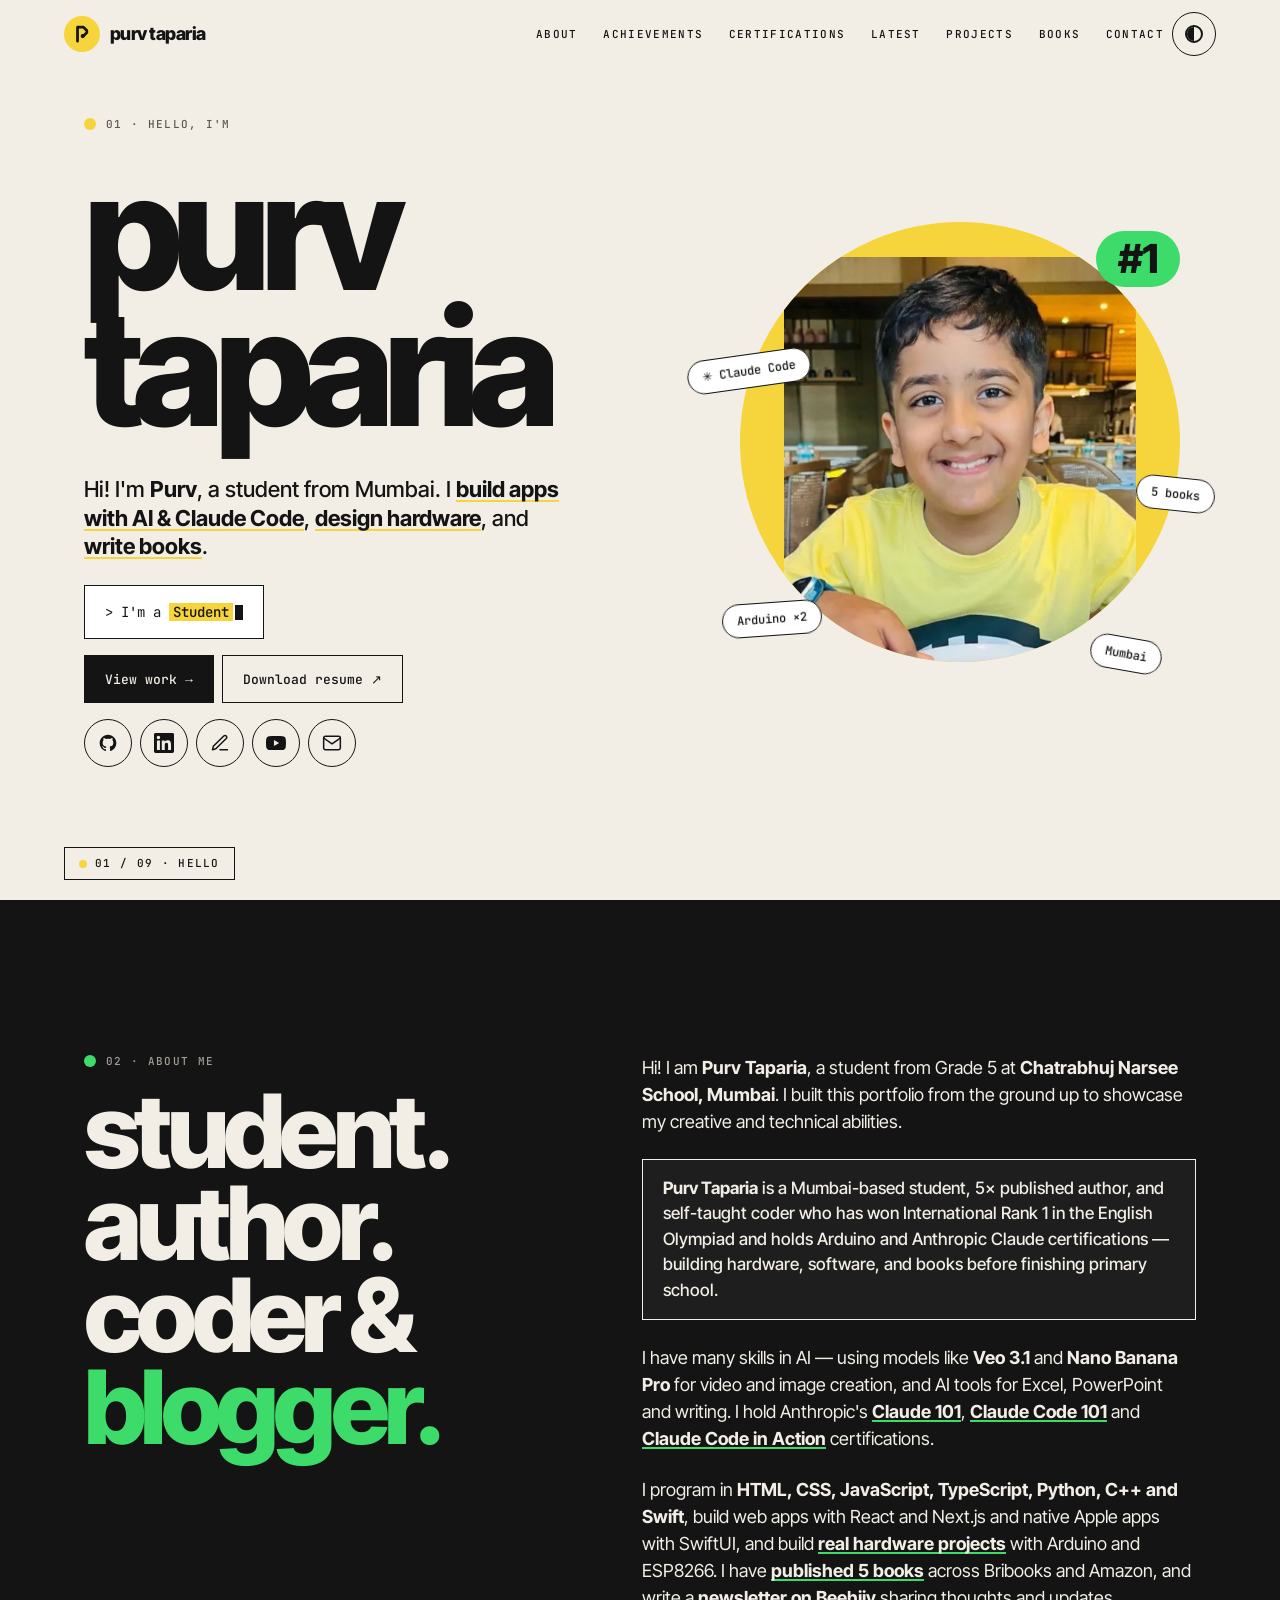
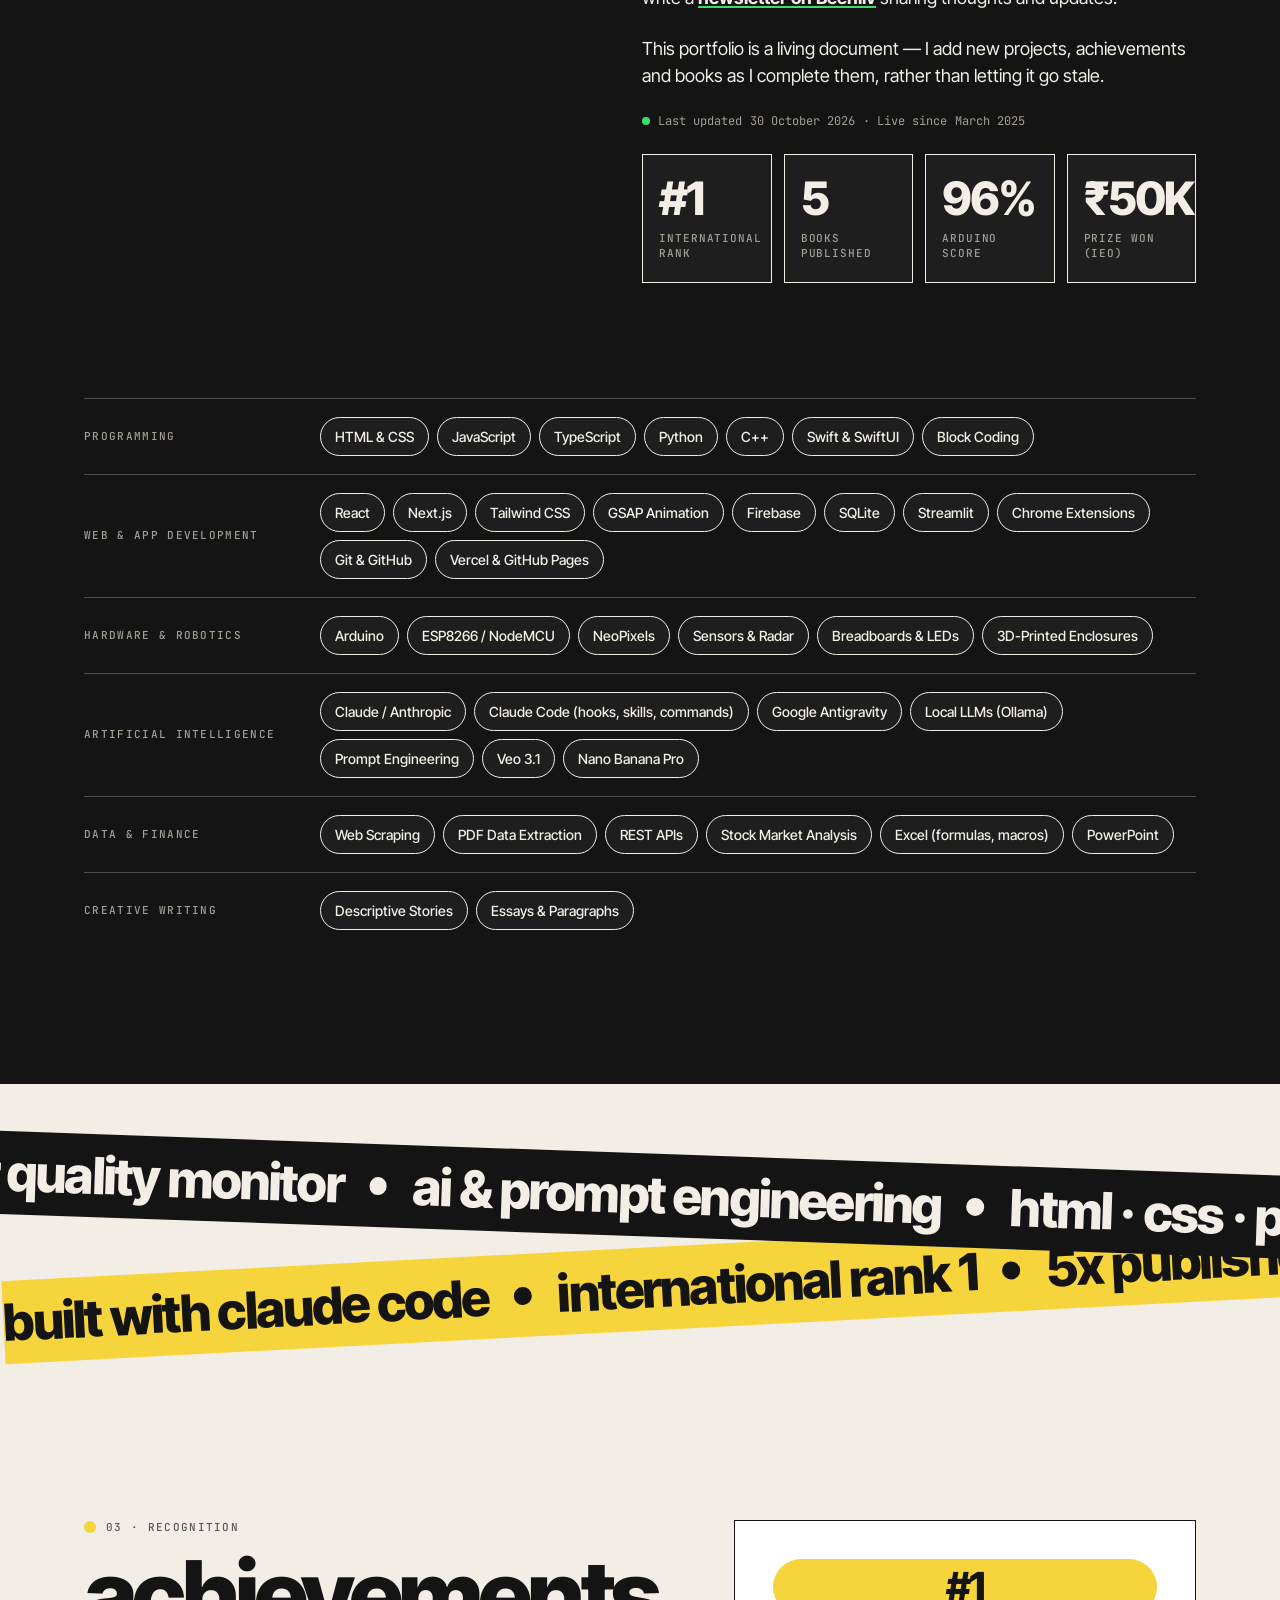
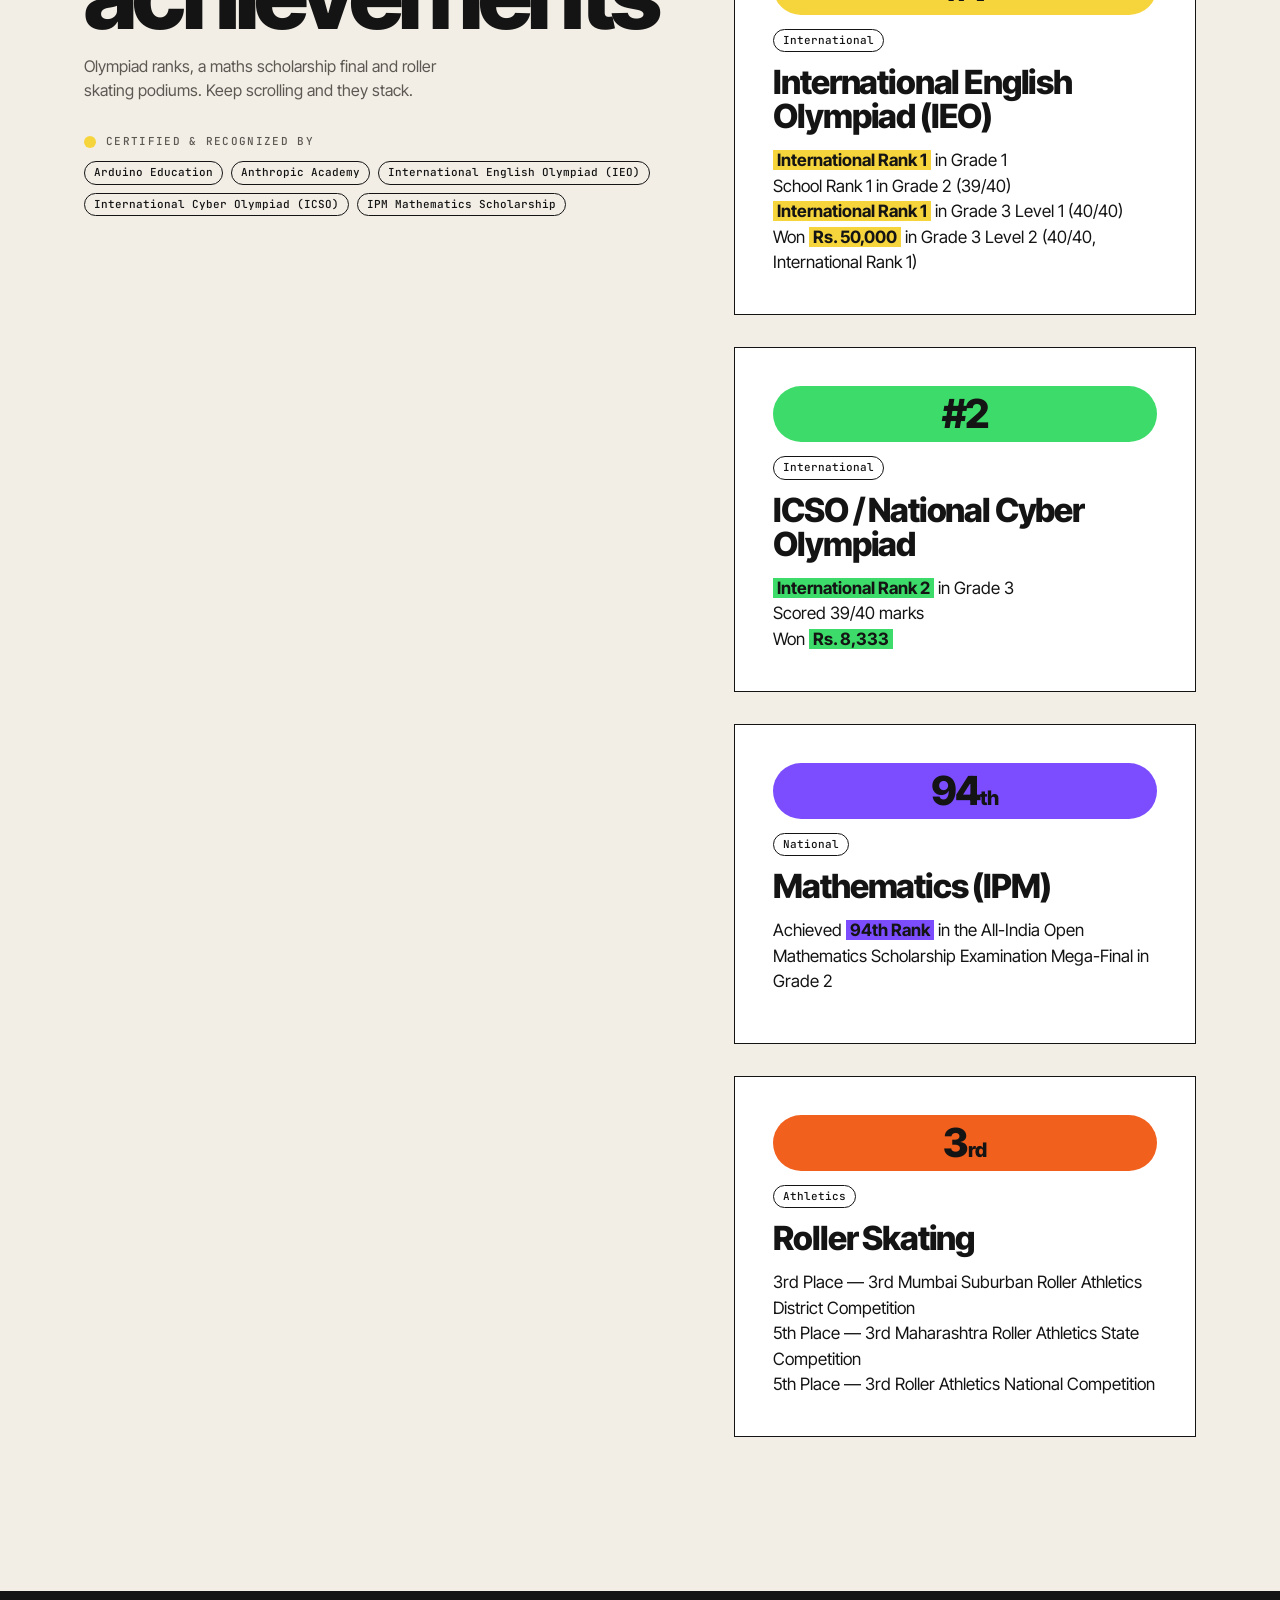
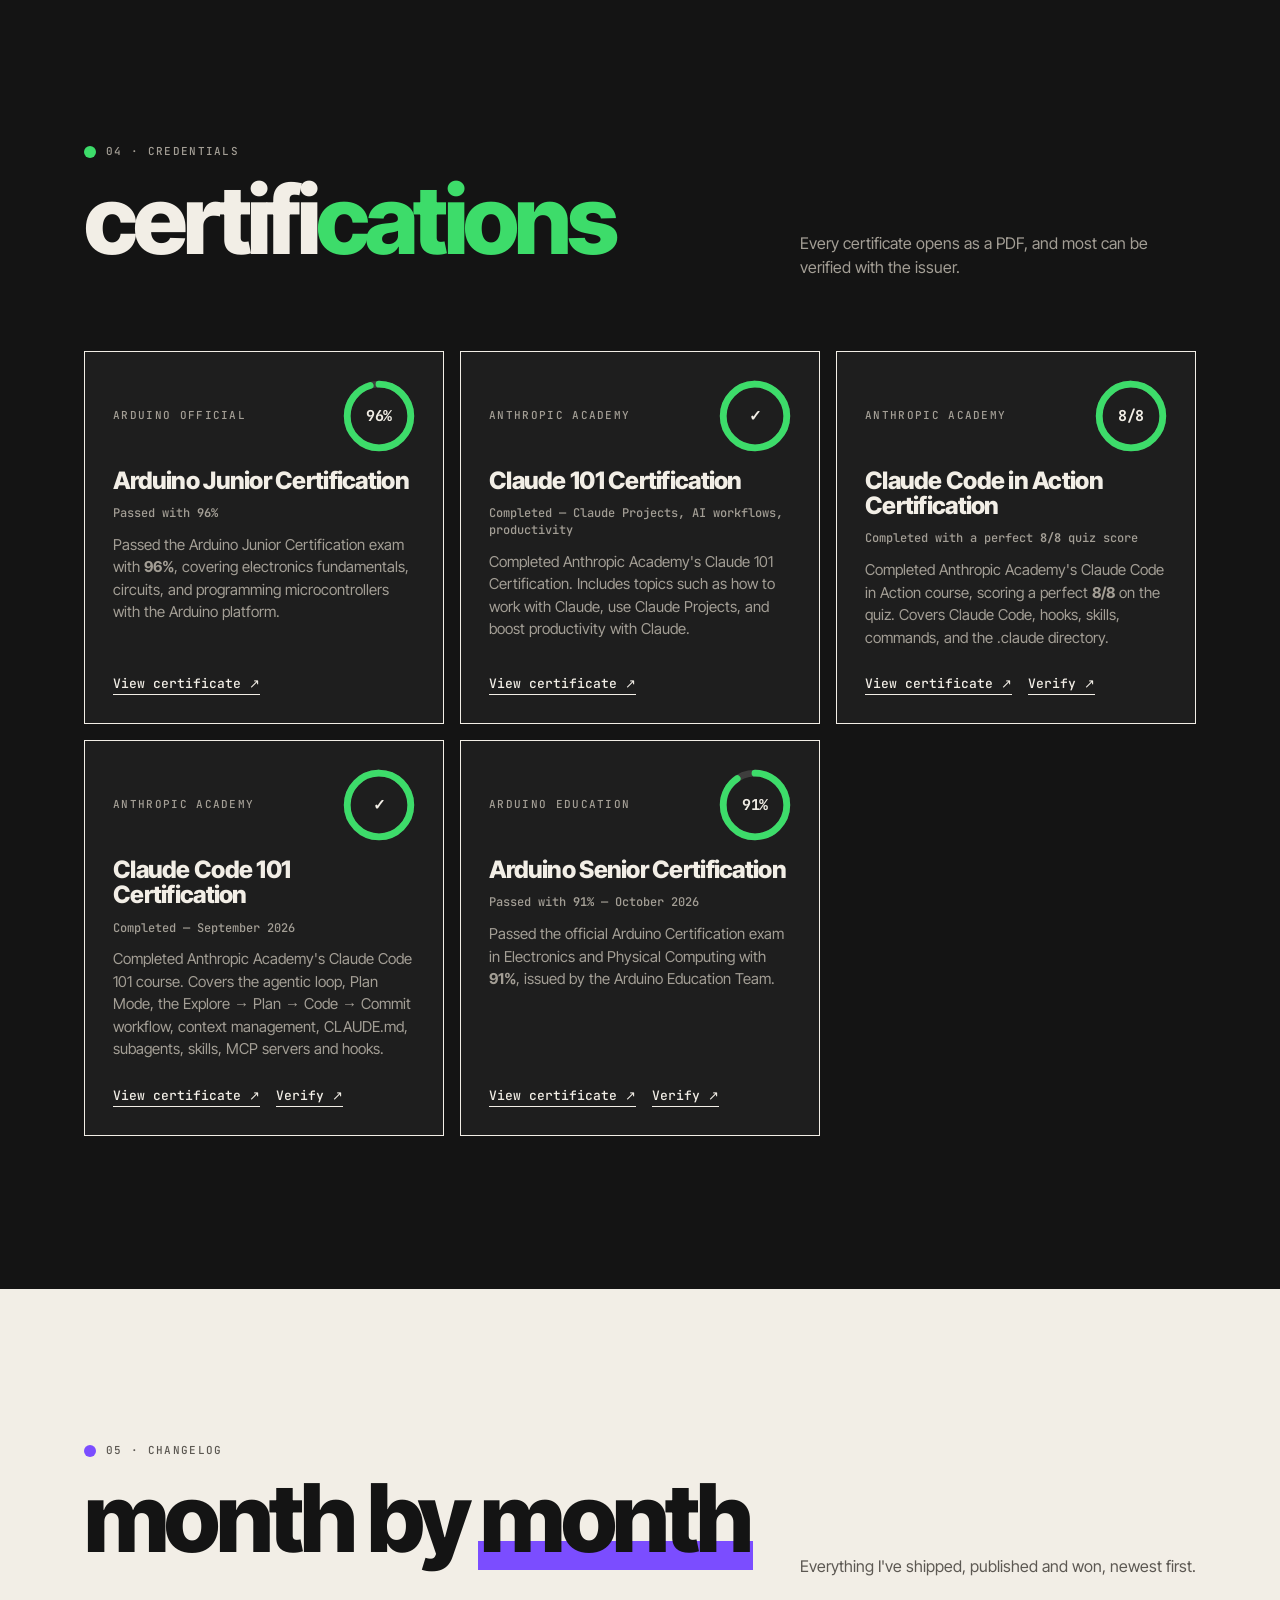
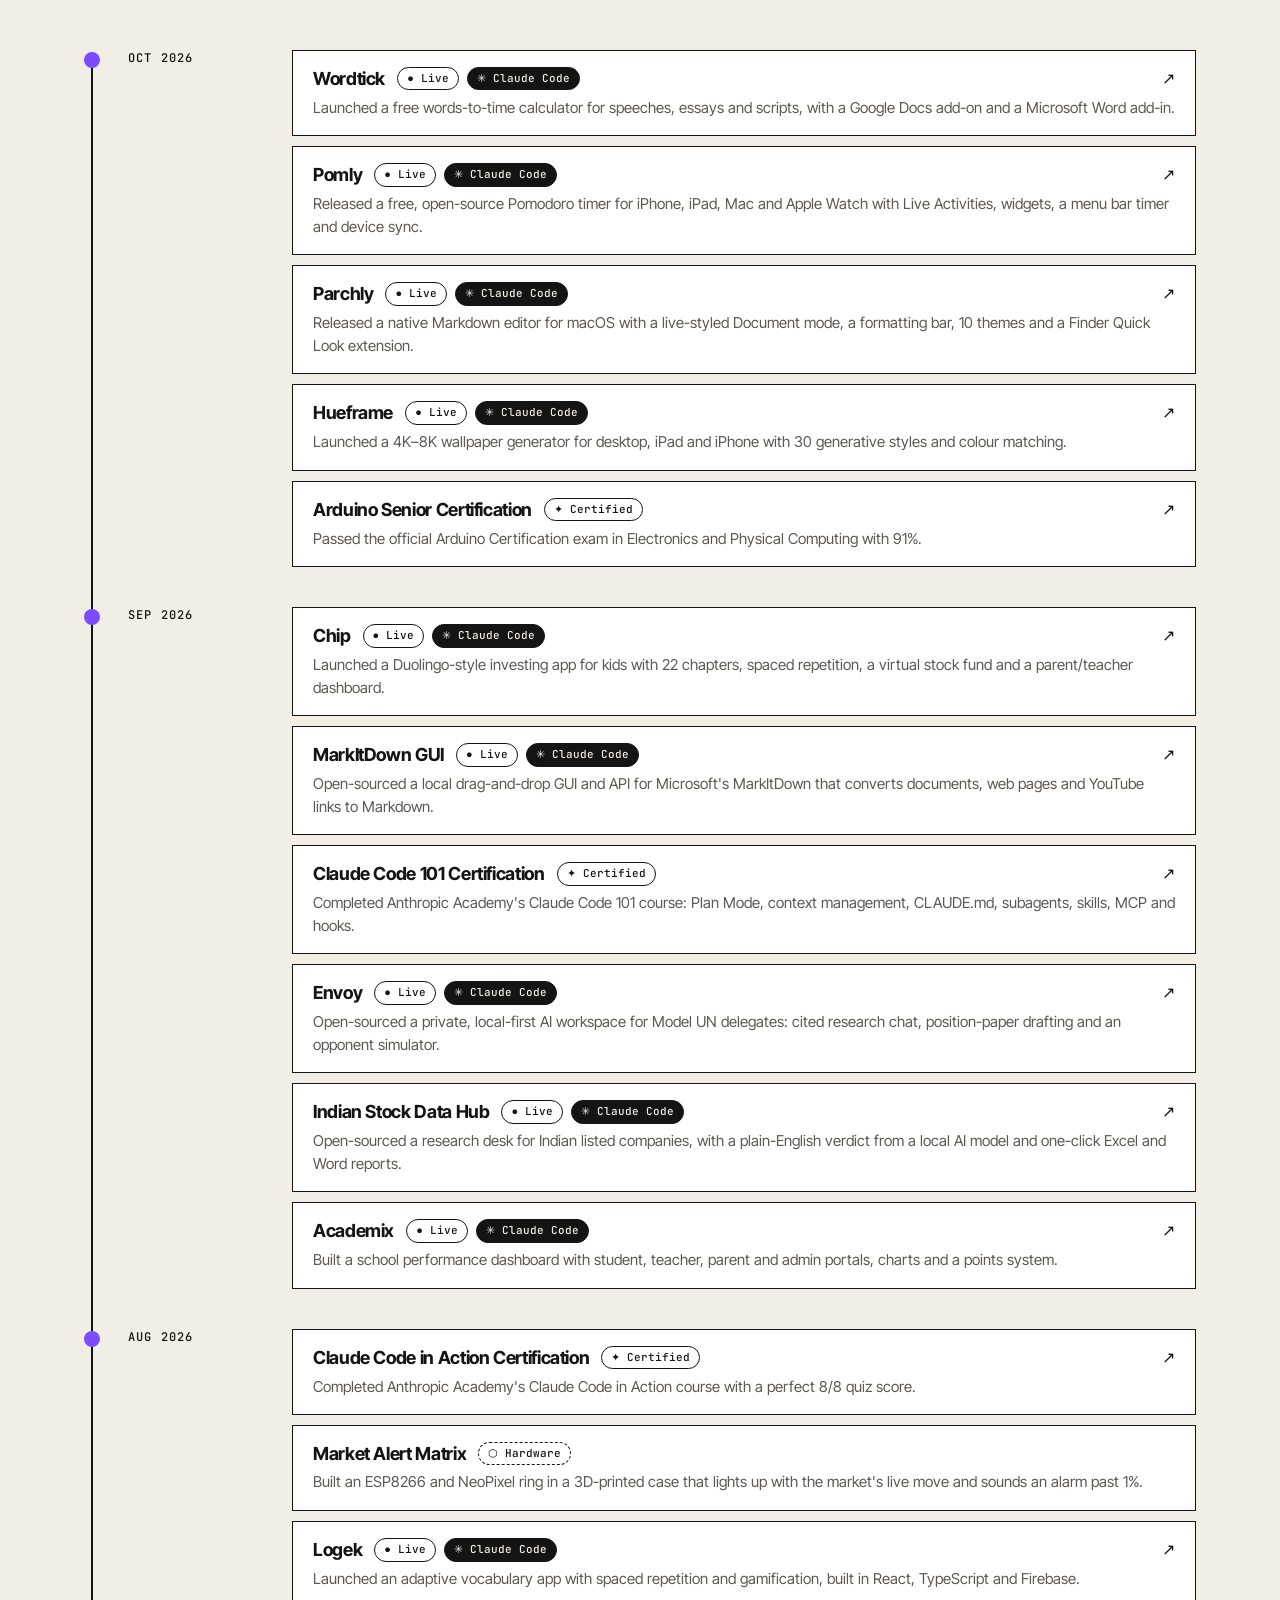
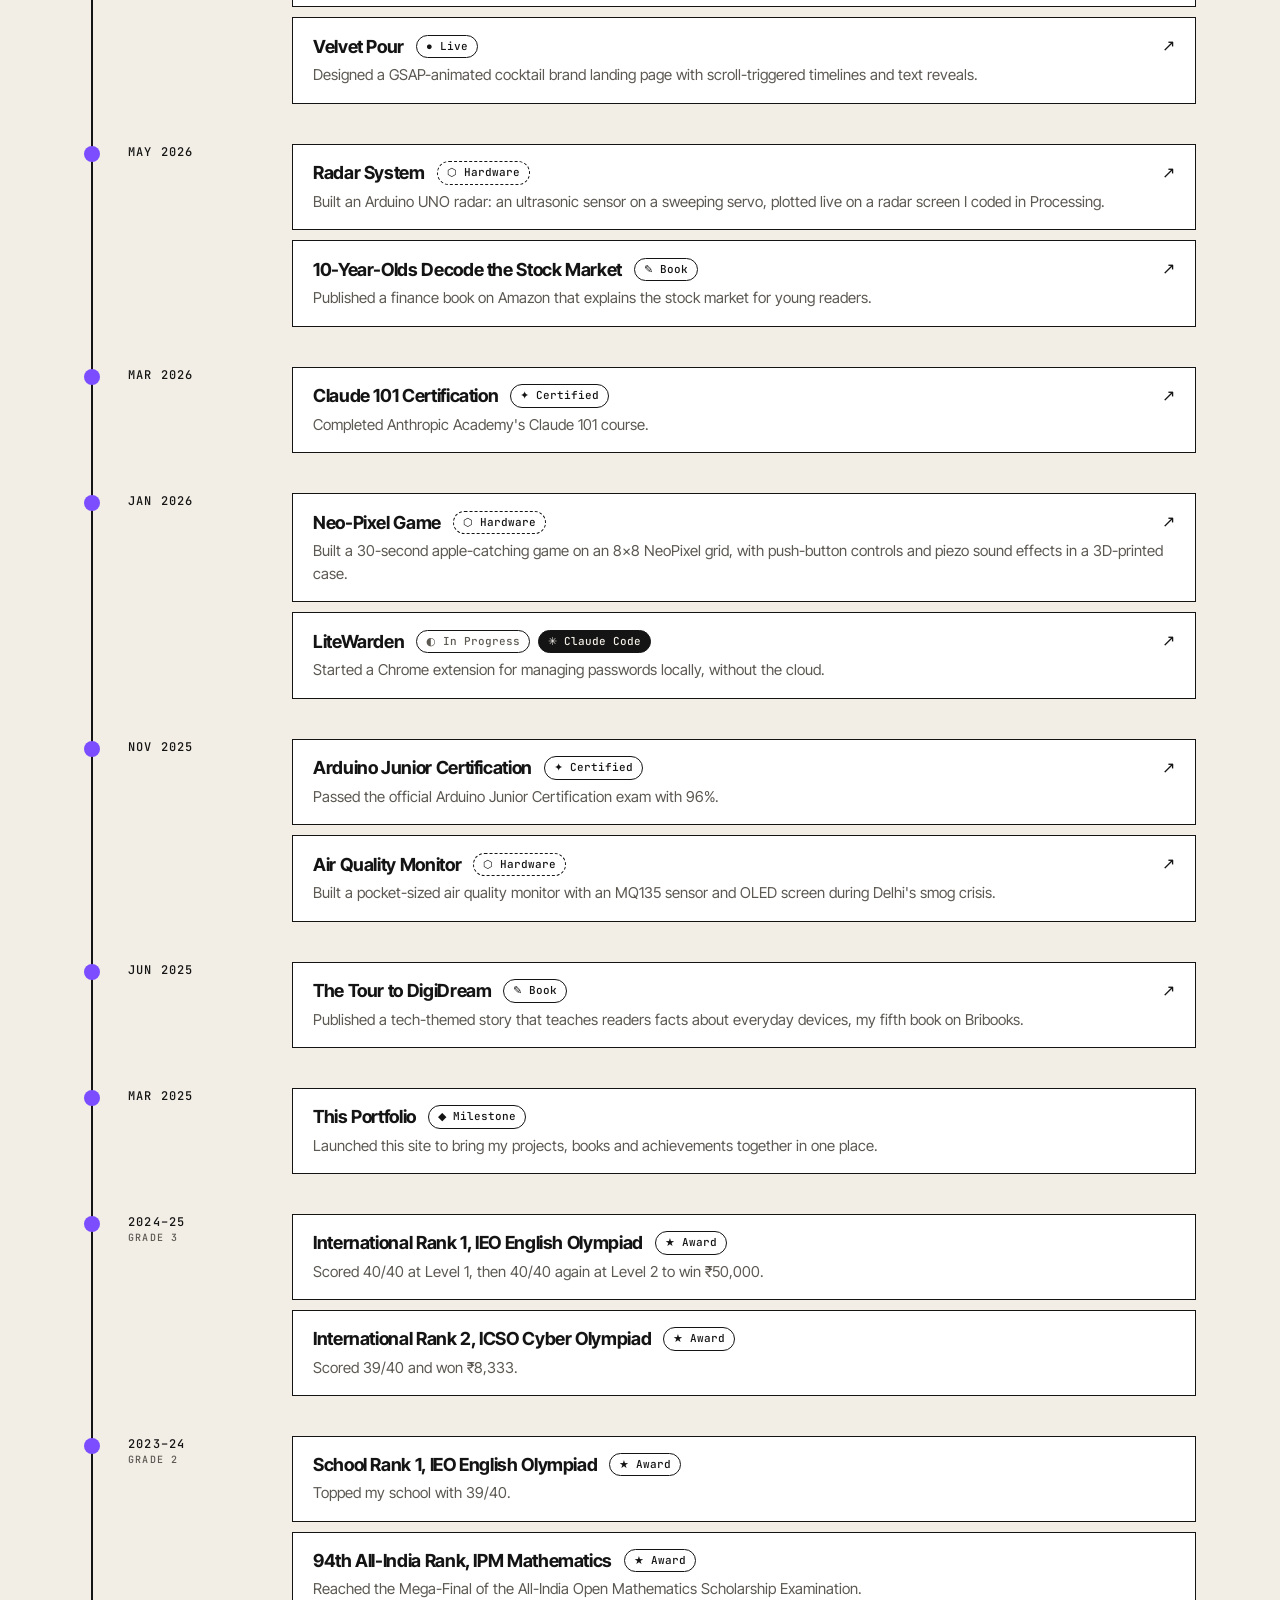
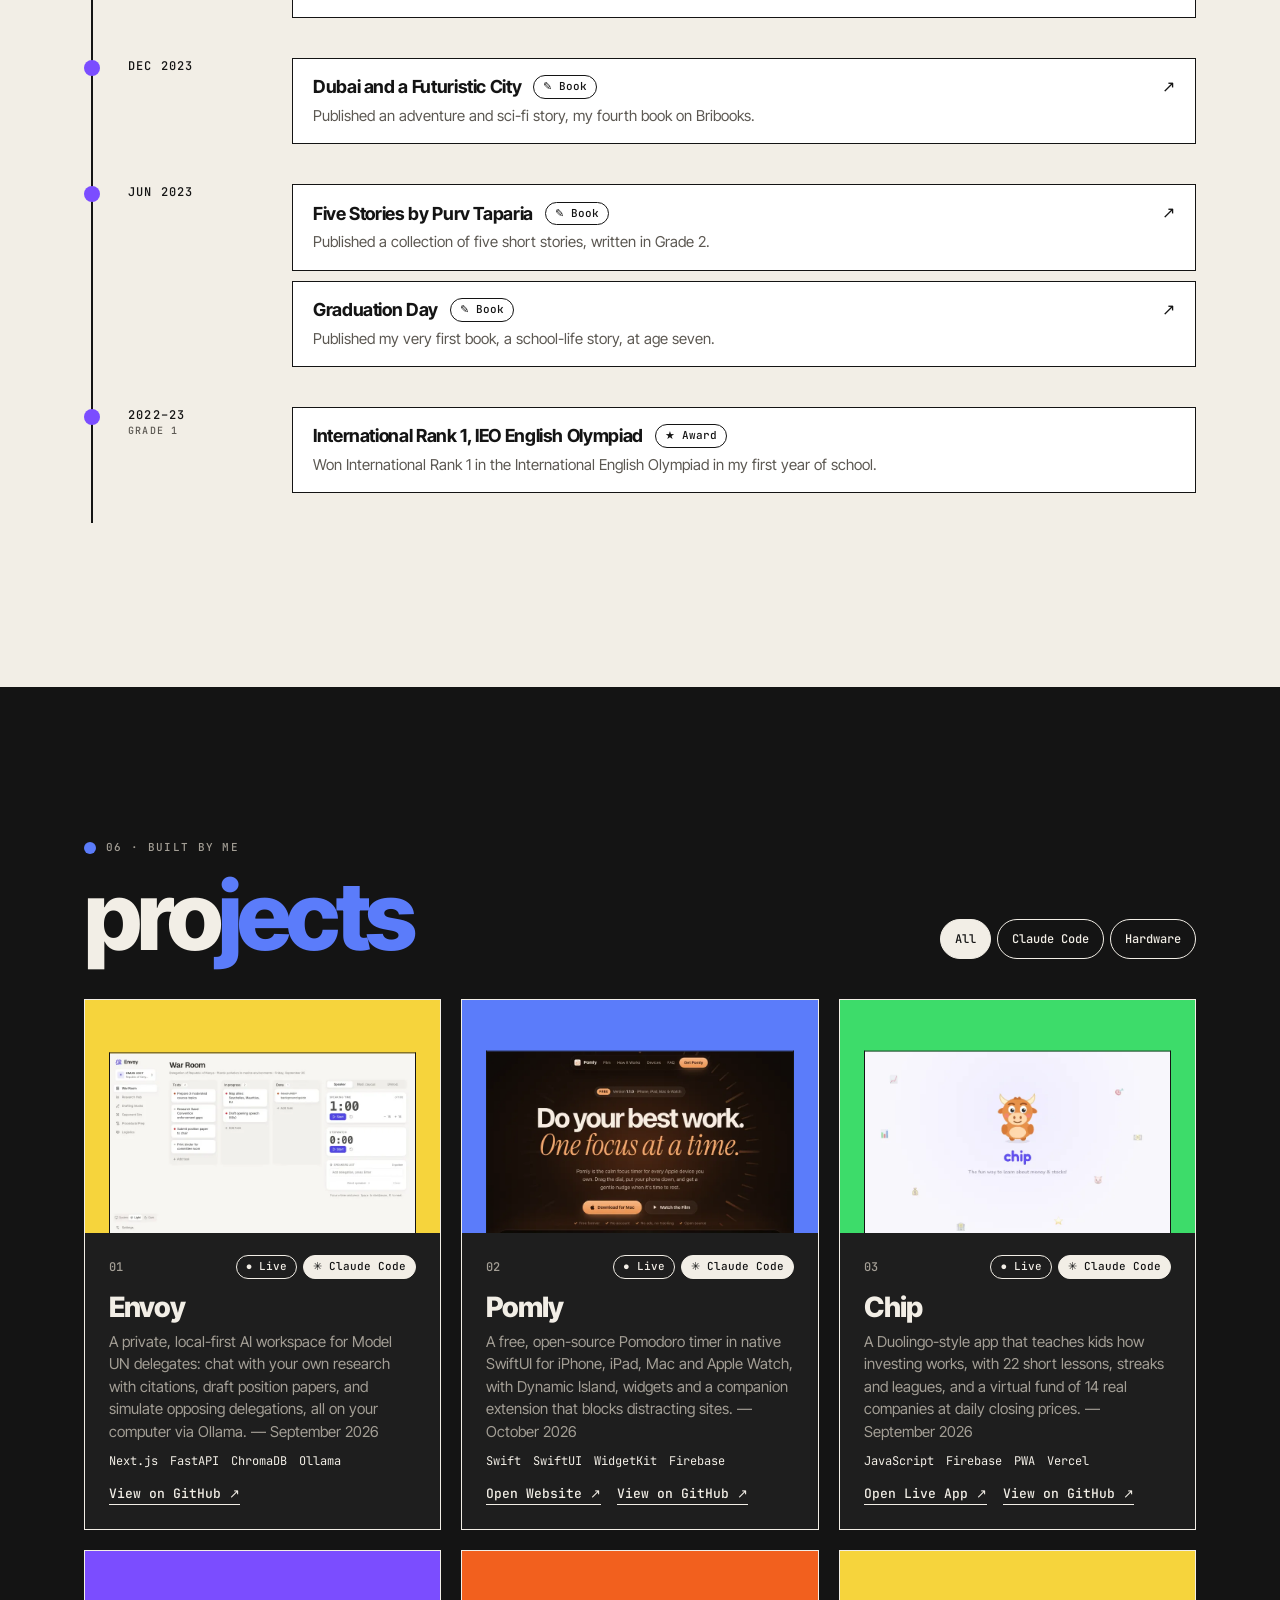
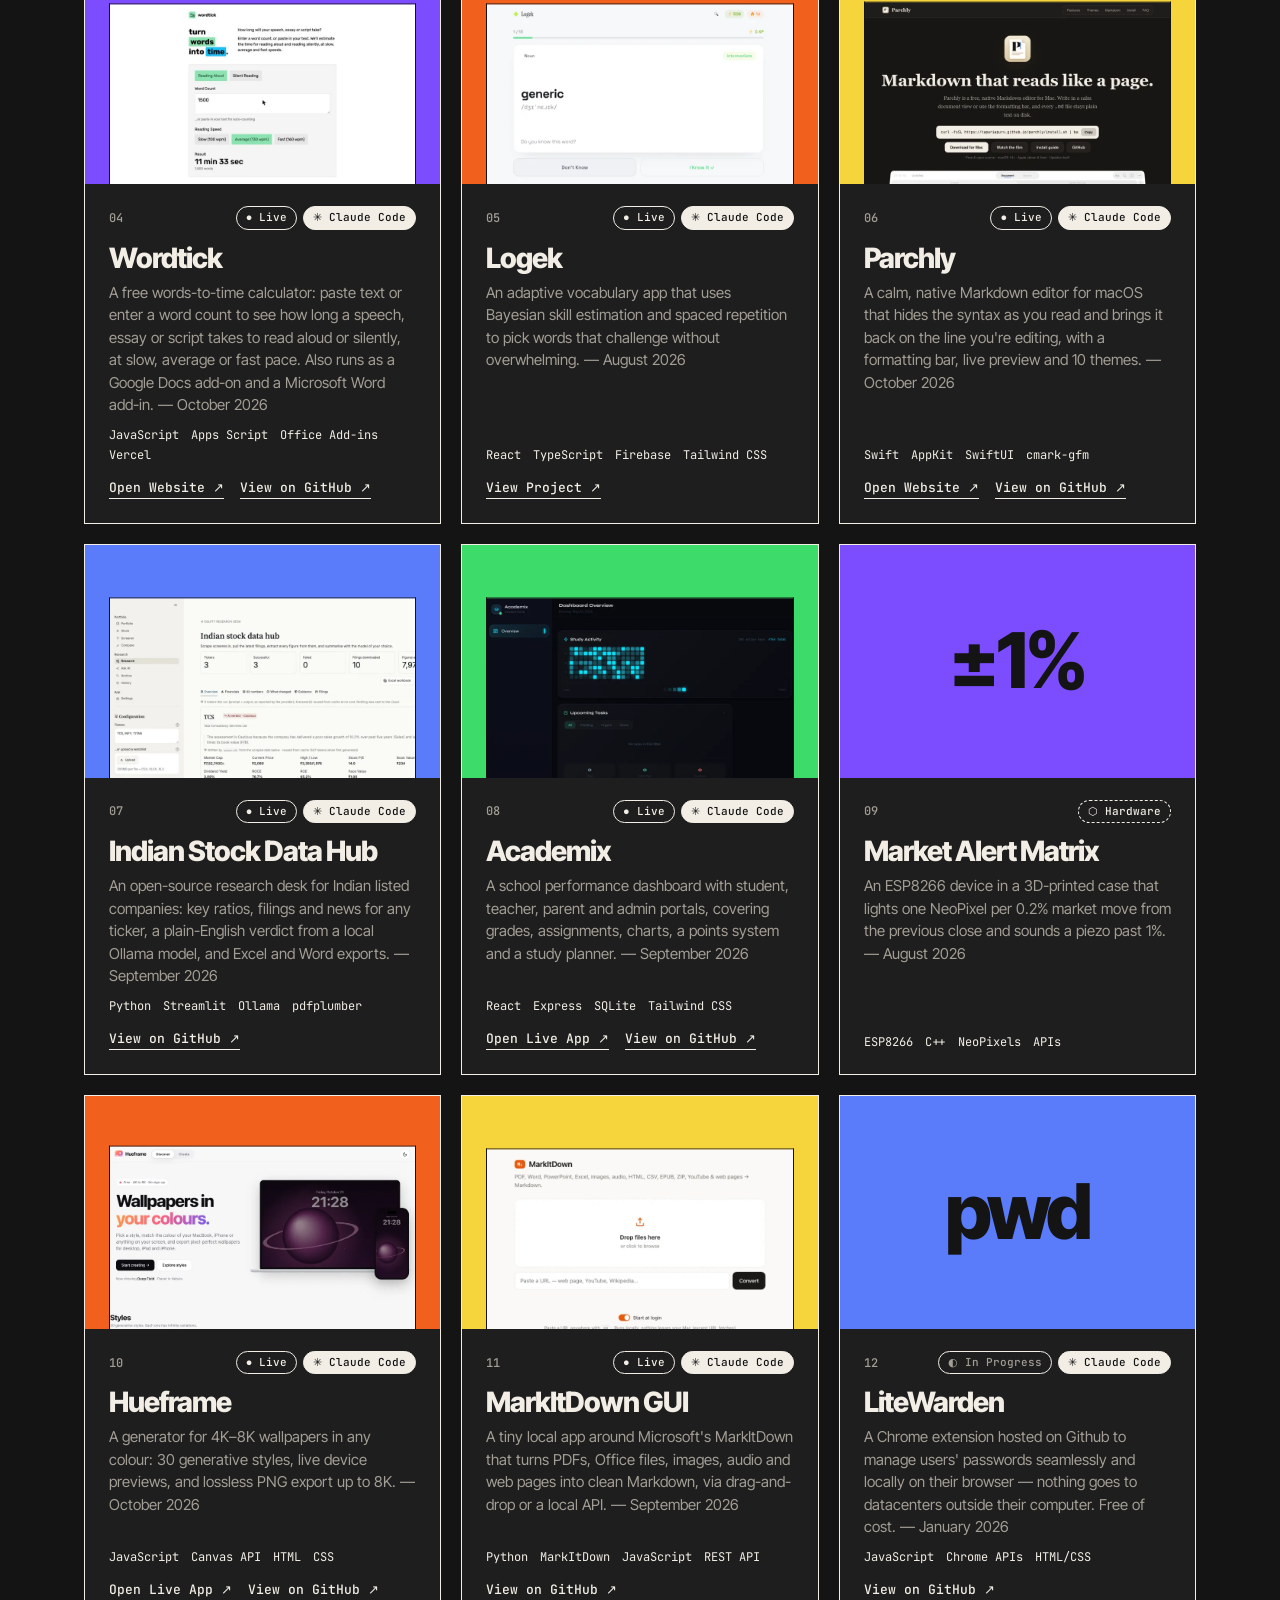
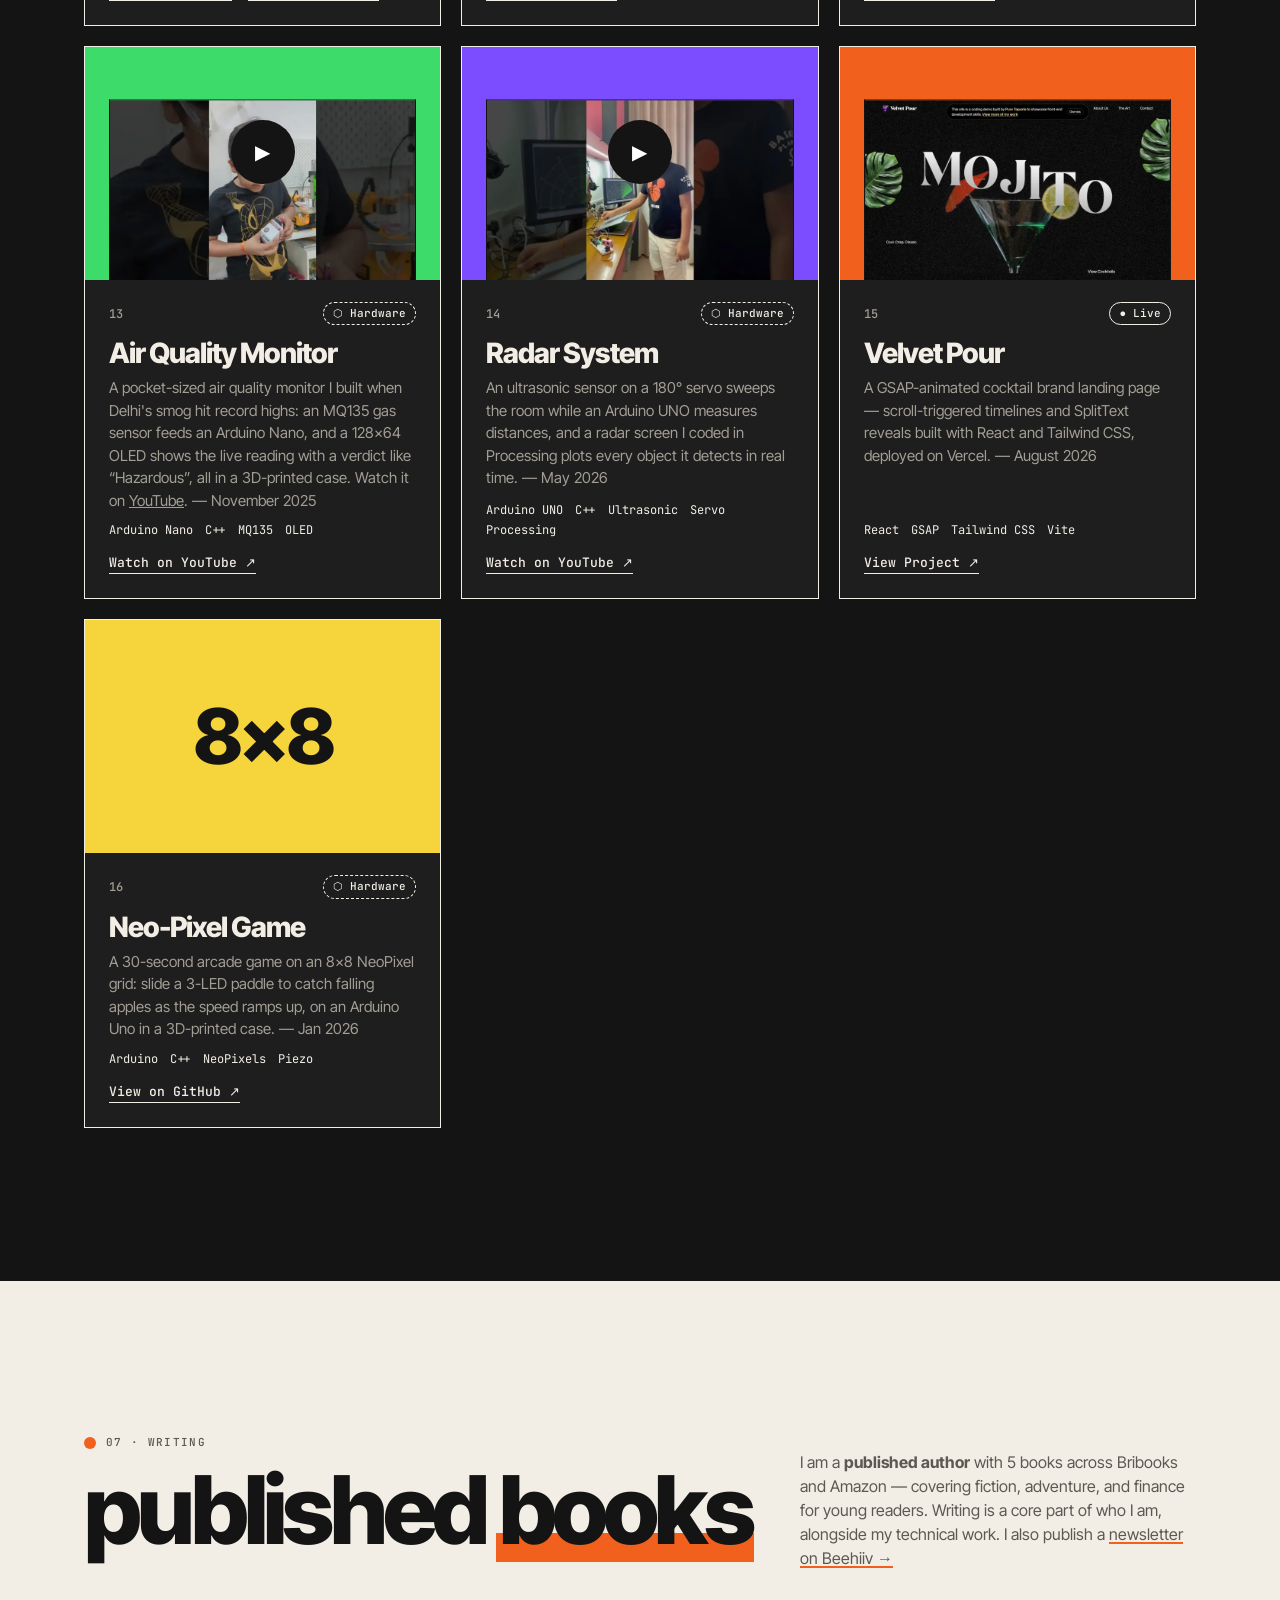
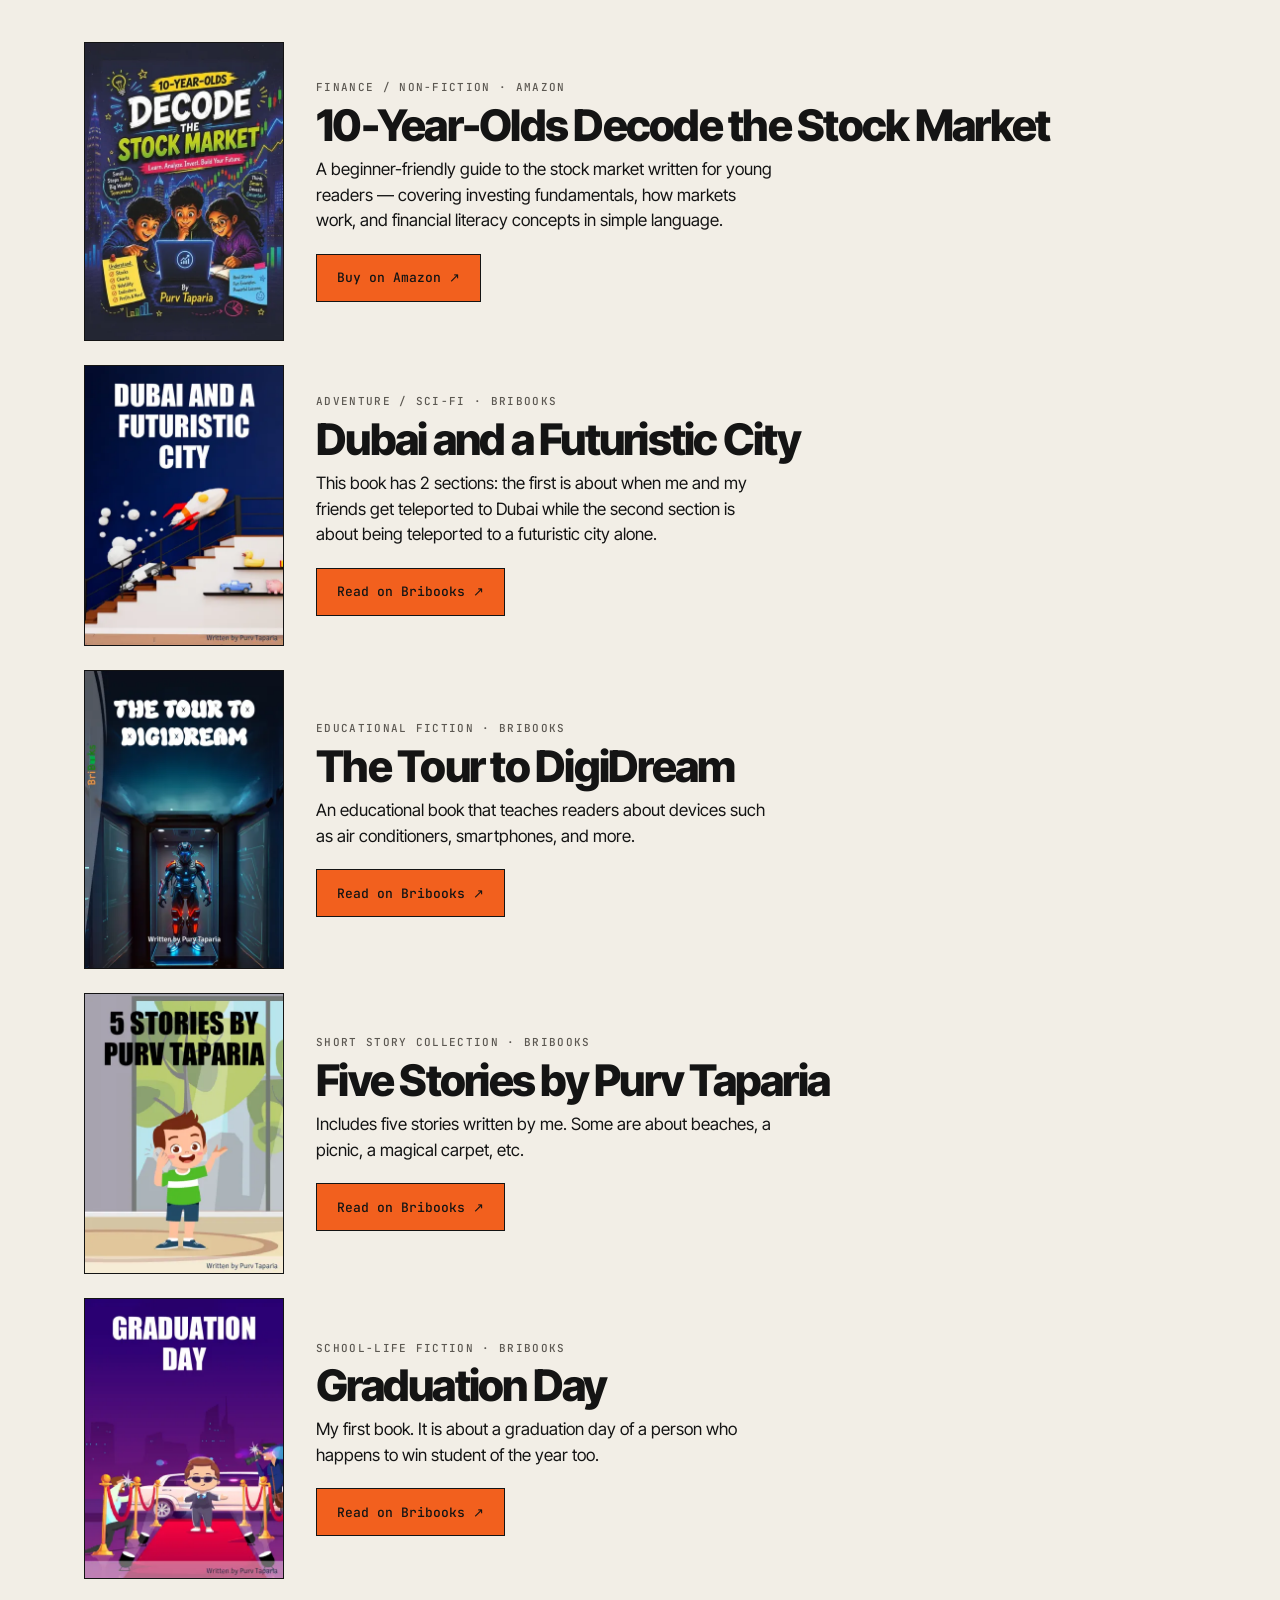
==== commit 77974da0: "Livelier photo physics, brand social icons with glow, theme-aware transparent favicon Co-Authored-By" ====
--- a/index.html
+++ b/index.html
@@ -495,7 +495,7 @@
         /* ── HERO: pinned; the name splits apart, then an ink disc swallows the screen ── */
         main { overflow-x: clip; }
         #hero { padding: 0; }
-        .hero-pin { position: relative; display: flex; align-items: center; min-height: 100svh; padding: 104px 0 64px; overflow: hidden; }
+        .hero-pin { position: relative; display: flex; align-items: center; min-height: 100svh; padding: 104px 0 120px; overflow: hidden; }
         .hero-grid { display: grid; grid-template-columns: 1.25fr 1fr; gap: 48px; align-items: center; width: 100%; }
         .name { margin: 0 0 24px; font: 800 clamp(64px, 12.6vw, 196px)/.84 var(--ff); letter-spacing: -.06em; text-transform: lowercase; }
         .name > span { display: block; width: max-content; }
@@ -508,10 +508,20 @@
         .caret { display: inline-block; width: 8px; height: 1.1em; margin-left: 2px; vertical-align: -3px; background: var(--fg); animation: blink 1s steps(1) infinite; }
         @keyframes blink { 50% { opacity: 0; } }
         .ctas, .socs { display: flex; flex-wrap: wrap; gap: 8px; }
-        .socs a { min-height: 44px; padding: 0 14px; font-size: 12px; }
+        .soc { display: grid; place-items: center; width: 48px; height: 48px; border: 1px solid var(--rule); border-radius: 999px; color: var(--fg); transition: transform .45s var(--back), color .25s, border-color .25s, box-shadow .35s var(--ease); }
+        .soc svg { width: 20px; height: 20px; }
+        .soc:hover, .soc:focus-visible { transform: translateY(-4px) rotate(-6deg); }
+        .soc:nth-child(even):hover, .soc:nth-child(even):focus-visible { transform: translateY(-4px) rotate(6deg); }
+        .s-gh:hover { box-shadow: 0 0 18px color-mix(in srgb, var(--fg) 30%, transparent); }
+        .s-li:hover { color: #0a66c2; border-color: #0a66c2; box-shadow: 0 0 18px rgba(10, 102, 194, .35); }
+        .s-yt:hover { color: #f00; border-color: #f00; box-shadow: 0 0 18px rgba(255, 0, 0, .3); }
+        .s-nl:hover { color: var(--o); border-color: var(--o); box-shadow: 0 0 18px color-mix(in srgb, var(--o) 40%, transparent); }
+        .s-em:hover { color: var(--b); border-color: var(--b); box-shadow: 0 0 18px color-mix(in srgb, var(--b) 40%, transparent); }
         .me { position: relative; justify-self: center; width: min(440px, 100%); aspect-ratio: 1; margin: 0; touch-action: pan-y; cursor: grab; }
         .me-c { position: absolute; inset: 0; display: flex; align-items: flex-end; justify-content: center; overflow: hidden; border-radius: 50%; background: var(--y); transition: transform .5s var(--back); }
         .me-c img { display: block; width: 80%; height: auto; -webkit-user-drag: none; user-select: none; }
+        .confetti { position: absolute; left: 50%; top: 45%; z-index: 4; width: 9px; height: 9px; border: 1px solid #141414; pointer-events: none; }
+        .confetti:nth-child(odd) { border-radius: 50%; }
         .me.squish .me-c { transform: scale(.92, .88); transition-duration: .12s; }
         .me .badge { position: absolute; top: 2%; right: 0; z-index: 2; --pop: var(--g); }
         .bubble { position: absolute; left: -4%; top: 6%; z-index: 3; padding: 10px 14px; border: 1px solid #141414; border-radius: 999px; background: #fff; color: #141414; font: 500 13px var(--fm); opacity: 0; transform: scale(.6) translateY(8px); transition: opacity .25s, transform .4s var(--back); pointer-events: none; }
@@ -793,13 +803,14 @@
             .name { font-size: 56px; margin-bottom: 12px; }
             .me { width: 44vw; }
             .hero-pin { padding-top: 66px; }
-            .ctas .btn, .socs a { padding: 0 12px; font-size: 12px; }
+            .ctas .btn { padding: 0 12px; font-size: 12px; }
             .mail .box { font-size: 12px; }
         }
     </style>
 </head>
 
 <body>
+    <svg width="0" height="0" style="position:absolute" aria-hidden="true"><symbol id="i-gh" viewBox="0 0 24 24"><path fill="currentColor" d="M12 2C6.477 2 2 6.477 2 12c0 4.418 2.865 8.166 6.839 9.489.5.092.682-.217.682-.482 0-.237-.008-.866-.013-1.7-2.782.604-3.369-1.341-3.369-1.341-.454-1.155-1.11-1.463-1.11-1.463-.908-.62.069-.608.069-.608 1.003.07 1.531 1.03 1.531 1.03.892 1.529 2.341 1.087 2.91.832.092-.647.35-1.088.636-1.338-2.22-.253-4.555-1.11-4.555-4.943 0-1.091.39-1.984 1.029-2.683-.103-.253-.446-1.27.098-2.647 0 0 .84-.269 2.75 1.025A9.578 9.578 0 0112 6.836c.85.004 1.705.115 2.504.337 1.909-1.294 2.747-1.025 2.747-1.025.546 1.377.203 2.394.1 2.647.64.699 1.028 1.592 1.028 2.683 0 3.842-2.339 4.687-4.566 4.935.359.309.678.919.678 1.852 0 1.336-.012 2.415-.012 2.743 0 .267.18.578.688.48C19.138 20.163 22 16.418 22 12c0-5.523-4.477-10-10-10z"/></symbol><symbol id="i-li" viewBox="0 0 24 24"><path fill="currentColor" d="M20.447 20.452h-3.554v-5.569c0-1.328-.027-3.037-1.852-3.037-1.853 0-2.136 1.445-2.136 2.939v5.667H9.351V9h3.414v1.561h.046c.477-.9 1.637-1.85 3.37-1.85 3.601 0 4.267 2.37 4.267 5.455v6.286zM5.337 7.433a2.062 2.062 0 01-2.063-2.065 2.064 2.064 0 112.063 2.065zm1.782 13.019H3.555V9h3.564v11.452zM22.225 0H1.771C.792 0 0 .774 0 1.729v20.542C0 23.227.792 24 1.771 24h20.451C23.2 24 24 23.227 24 22.271V1.729C24 .774 23.2 0 22.222 0h.003z"/></symbol><symbol id="i-pen" viewBox="0 0 24 24"><g fill="none" stroke="currentColor" stroke-width="1.8" stroke-linecap="round" stroke-linejoin="round"><path d="M12 20h9"/><path d="M16.5 3.5a2.121 2.121 0 013 3L7 19l-4 1 1-4L16.5 3.5z"/></g></symbol><symbol id="i-mail" viewBox="0 0 24 24"><g fill="none" stroke="currentColor" stroke-width="1.8" stroke-linecap="round" stroke-linejoin="round"><path d="M4 4h16c1.1 0 2 .9 2 2v12c0 1.1-.9 2-2 2H4c-1.1 0-2-.9-2-2V6c0-1.1.9-2 2-2z"/><path d="M22 6l-10 7L2 6"/></g></symbol><symbol id="i-yt" viewBox="0 0 24 24"><path fill="currentColor" d="M23.498 6.186a3.016 3.016 0 00-2.122-2.136C19.505 3.545 12 3.545 12 3.545s-7.505 0-9.377.505A3.017 3.017 0 00.502 6.186C0 8.07 0 12 0 12s0 3.93.502 5.814a3.016 3.016 0 002.122 2.136c1.871.505 9.376.505 9.376.505s7.505 0 9.377-.505a3.015 3.015 0 002.122-2.136C24 15.93 24 12 24 12s0-3.93-.502-5.814zM9.545 15.568V8.432L15.818 12l-6.273 3.568z"/></symbol></svg>
     <a class="skip" href="#main">Skip to content</a>
     <div id="prog" aria-hidden="true"></div>
     <div id="where" aria-hidden="true">01 / 09 · Hello</div>
@@ -846,11 +857,11 @@
                         <a href="assets/Purv Taparia - Resume.pdf" class="btn ghost" target="_blank" data-umami-event="hero-download-resume">Download resume ↗</a>
                     </div>
                     <div class="socs fade">
-                        <a href="https://github.com/tapariapurv" target="_blank" rel="noopener" class="btn ghost">GitHub</a>
-                        <a href="https://www.linkedin.com/in/purv-taparia/" target="_blank" rel="noopener" class="btn ghost">LinkedIn</a>
-                        <a href="https://tapariapurv.beehiiv.com" target="_blank" rel="noopener" class="btn ghost">Newsletter</a>
-                        <a href="https://youtube.com/@decodewithpurv" target="_blank" rel="noopener" class="btn ghost">YouTube</a>
-                        <a href="mailto:tapariapurv+portfolio@gmail.com" class="btn ghost">Email</a>
+                        <a href="https://github.com/tapariapurv" target="_blank" rel="noopener" aria-label="GitHub" class="soc s-gh"><svg><use href="#i-gh"/></svg></a>
+                        <a href="https://www.linkedin.com/in/purv-taparia/" target="_blank" rel="noopener" aria-label="LinkedIn" class="soc s-li"><svg><use href="#i-li"/></svg></a>
+                        <a href="https://tapariapurv.beehiiv.com" target="_blank" rel="noopener" aria-label="Newsletter" class="soc s-nl"><svg><use href="#i-pen"/></svg></a>
+                        <a href="https://youtube.com/@decodewithpurv" target="_blank" rel="noopener" aria-label="YouTube" class="soc s-yt"><svg><use href="#i-yt"/></svg></a>
+                        <a href="mailto:tapariapurv+portfolio@gmail.com" aria-label="Email" class="soc s-em"><svg><use href="#i-mail"/></svg></a>
                     </div>
                 </div>
                 <figure class="me" id="me" tabindex="0" aria-label="Photo of Purv Taparia. Tap it to say hi.">
@@ -1633,10 +1644,10 @@
                 <button type="button" class="btn copy" id="copy" data-umami-event="contact-copy-email"><span class="go">Copy email</span><span class="ok" role="status">Copied!</span></button>
             </div>
             <div class="socs">
-                <a href="https://github.com/tapariapurv" class="btn ghost" target="_blank" rel="noopener">GitHub ↗</a>
-                <a href="https://www.linkedin.com/in/purv-taparia/" class="btn ghost" target="_blank" rel="noopener">LinkedIn ↗</a>
-                <a href="https://youtube.com/@decodewithpurv" class="btn ghost" target="_blank" rel="noopener">YouTube ↗</a>
-                <a href="https://tapariapurv.beehiiv.com" class="btn ghost" target="_blank" rel="noopener">Newsletter ↗</a>
+                <a href="https://github.com/tapariapurv" target="_blank" rel="noopener" aria-label="GitHub" class="soc s-gh"><svg><use href="#i-gh"/></svg></a>
+                <a href="https://www.linkedin.com/in/purv-taparia/" target="_blank" rel="noopener" aria-label="LinkedIn" class="soc s-li"><svg><use href="#i-li"/></svg></a>
+                <a href="https://youtube.com/@decodewithpurv" target="_blank" rel="noopener" aria-label="YouTube" class="soc s-yt"><svg><use href="#i-yt"/></svg></a>
+                <a href="https://tapariapurv.beehiiv.com" target="_blank" rel="noopener" aria-label="Newsletter" class="soc s-nl"><svg><use href="#i-pen"/></svg></a>
             </div>
         </div>
     </section>
@@ -1649,7 +1660,7 @@
 
     <button id="btt" type="button" aria-label="Back to top">↑</button>
 
-    <script src="assets/site.js?v=pp2" defer></script>
+    <script src="assets/site.js?v=pp3" defer></script>
 </body>
 
 </html>
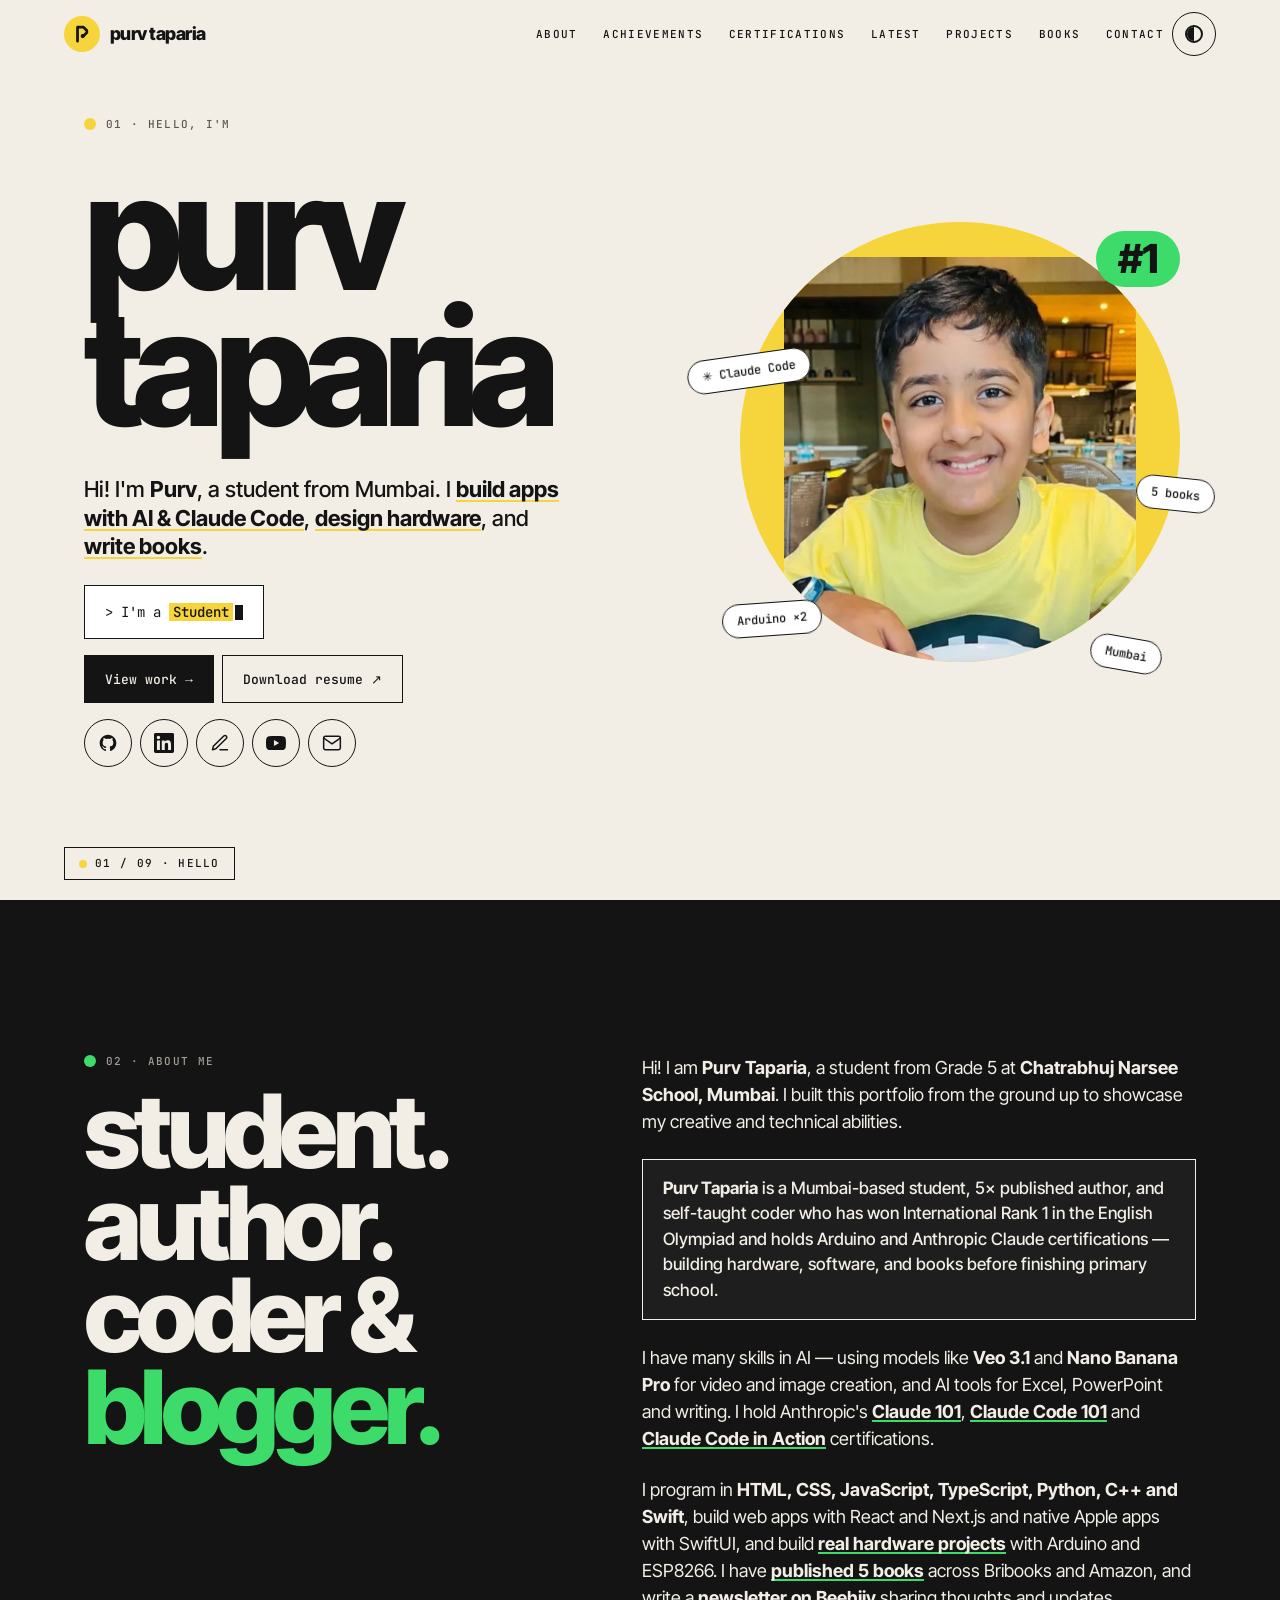
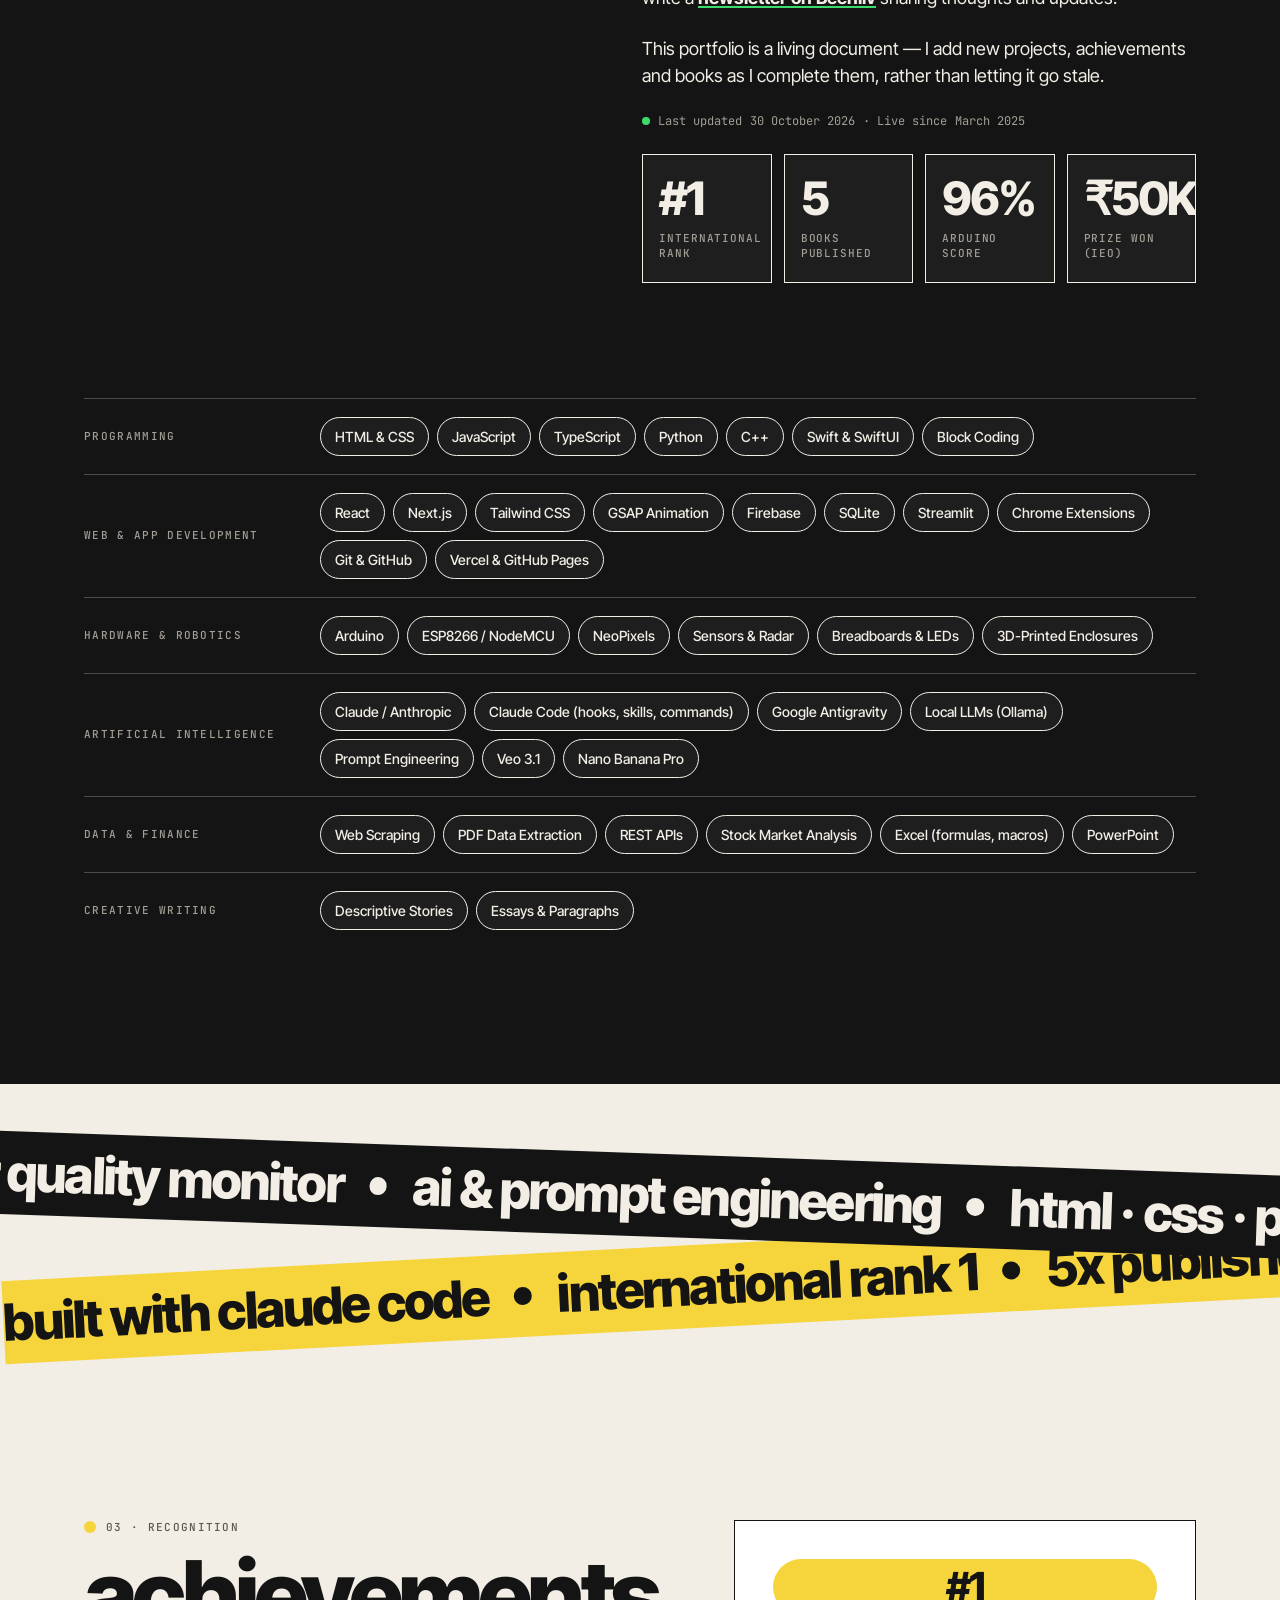
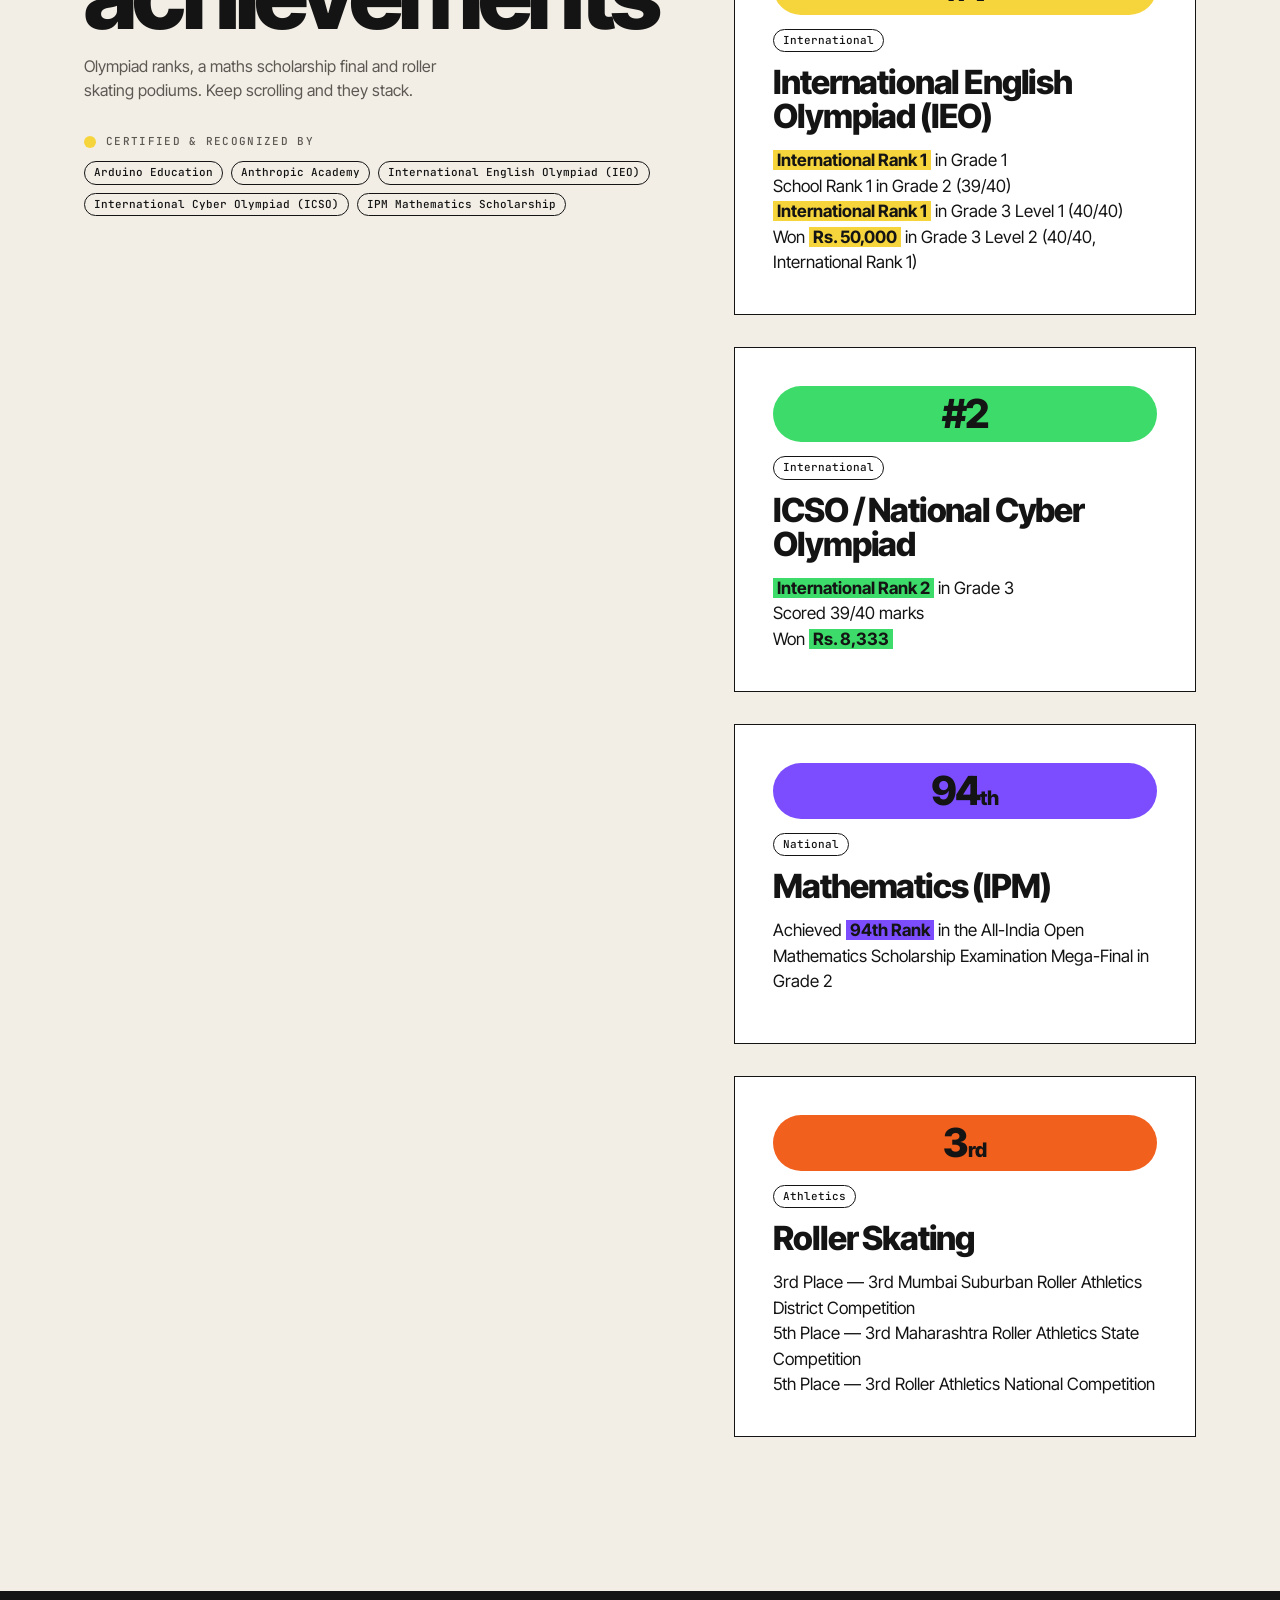
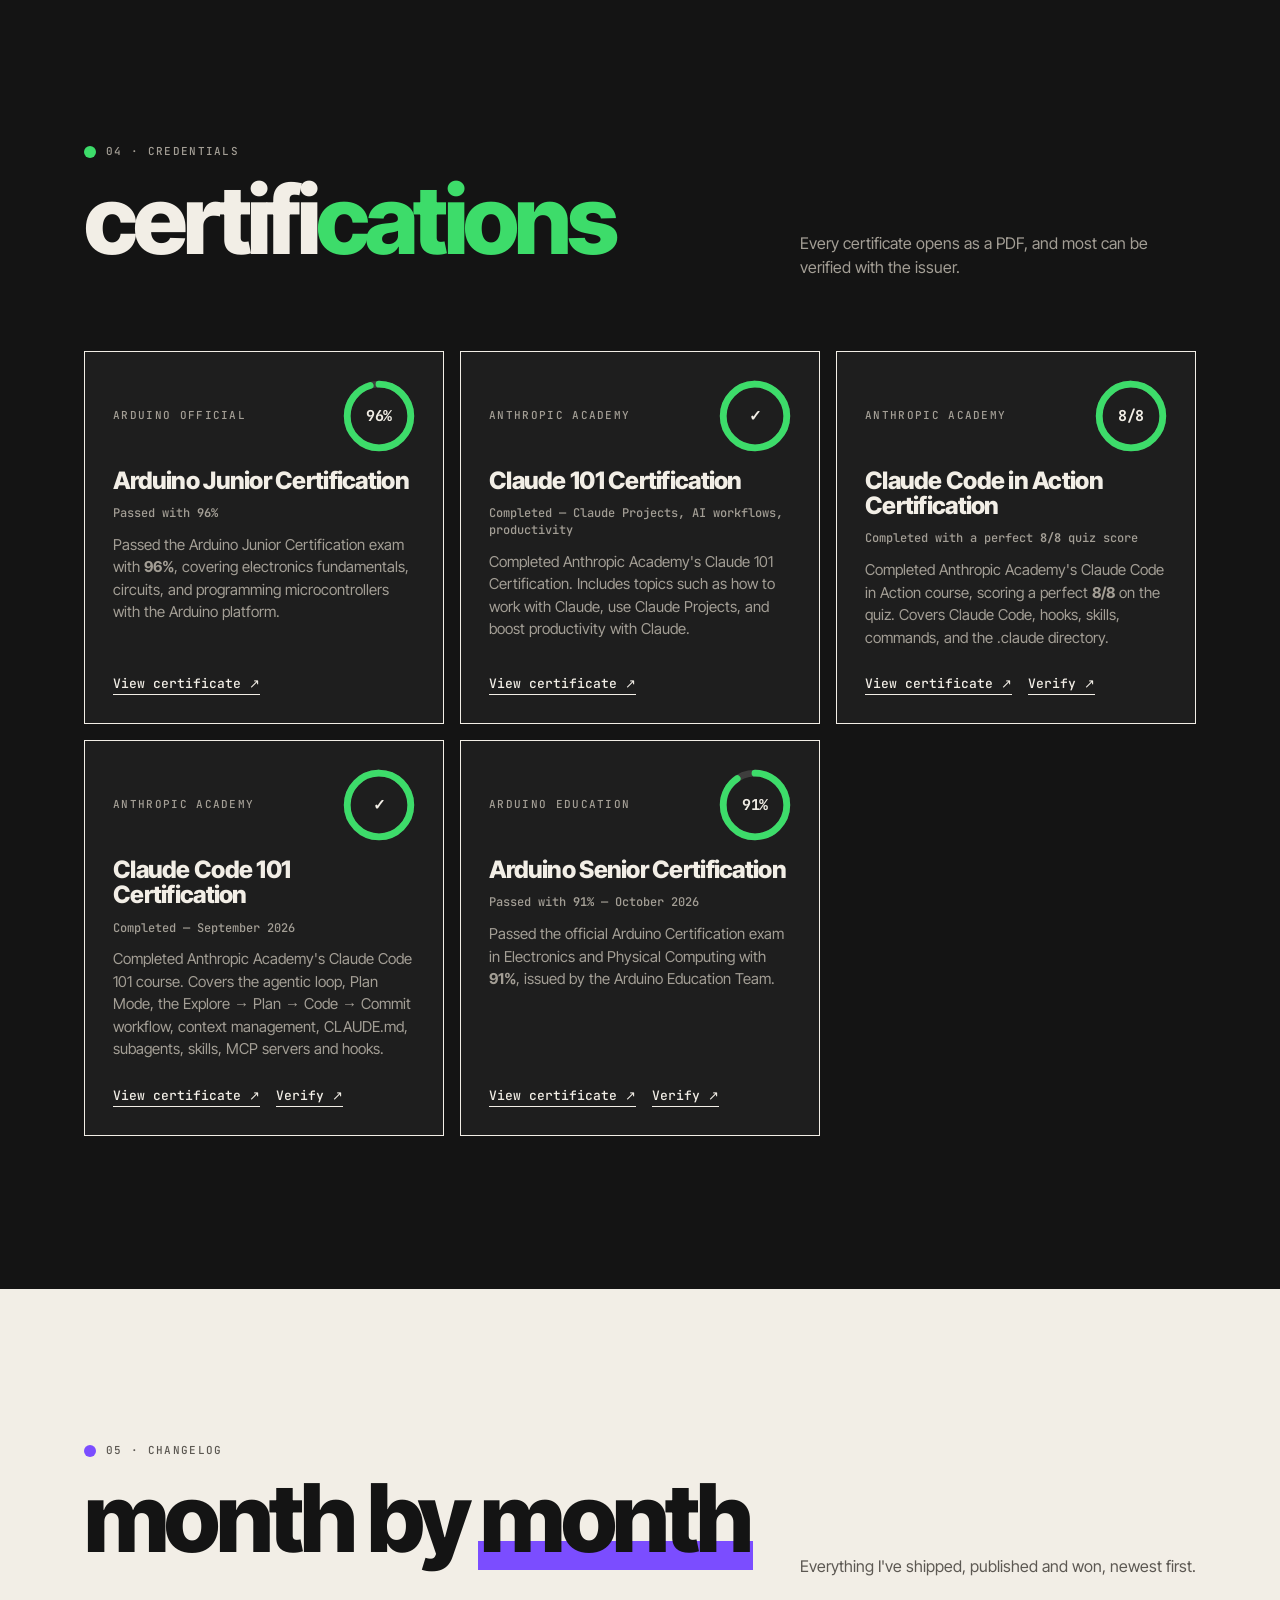
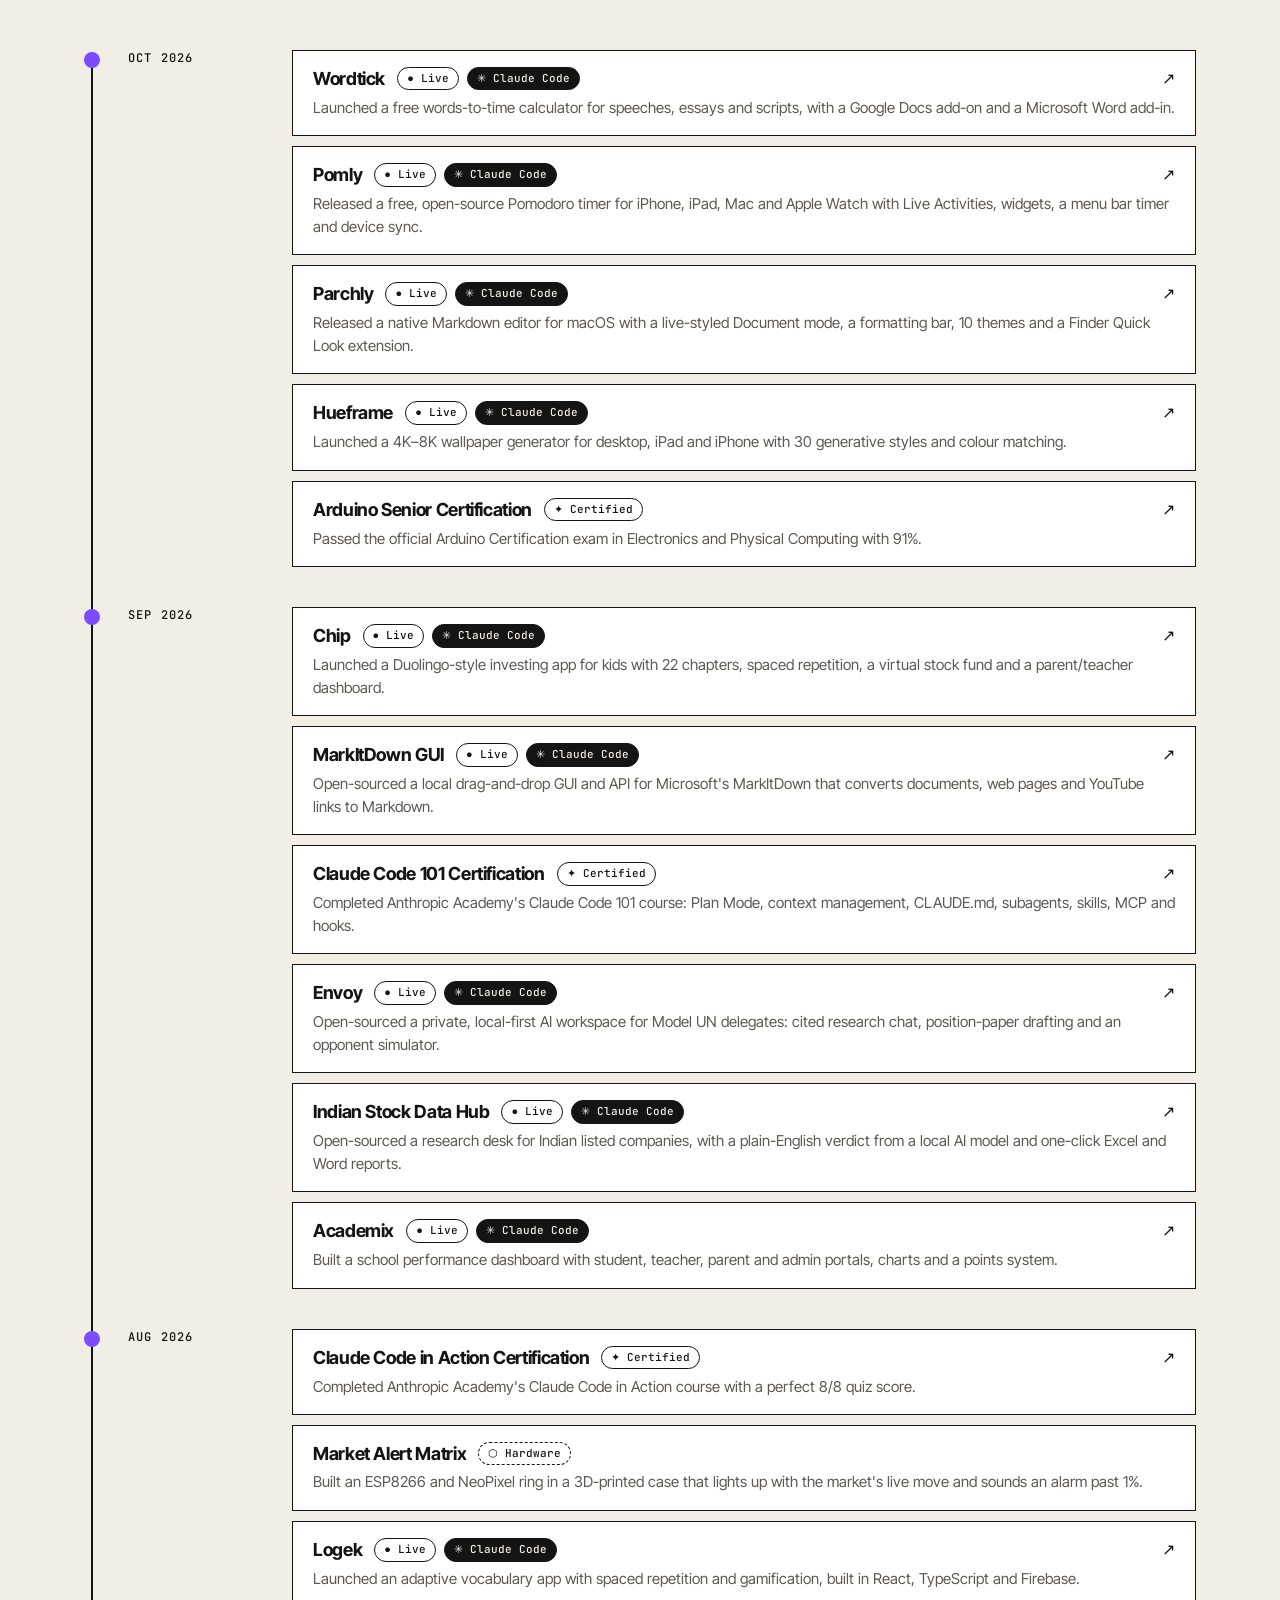
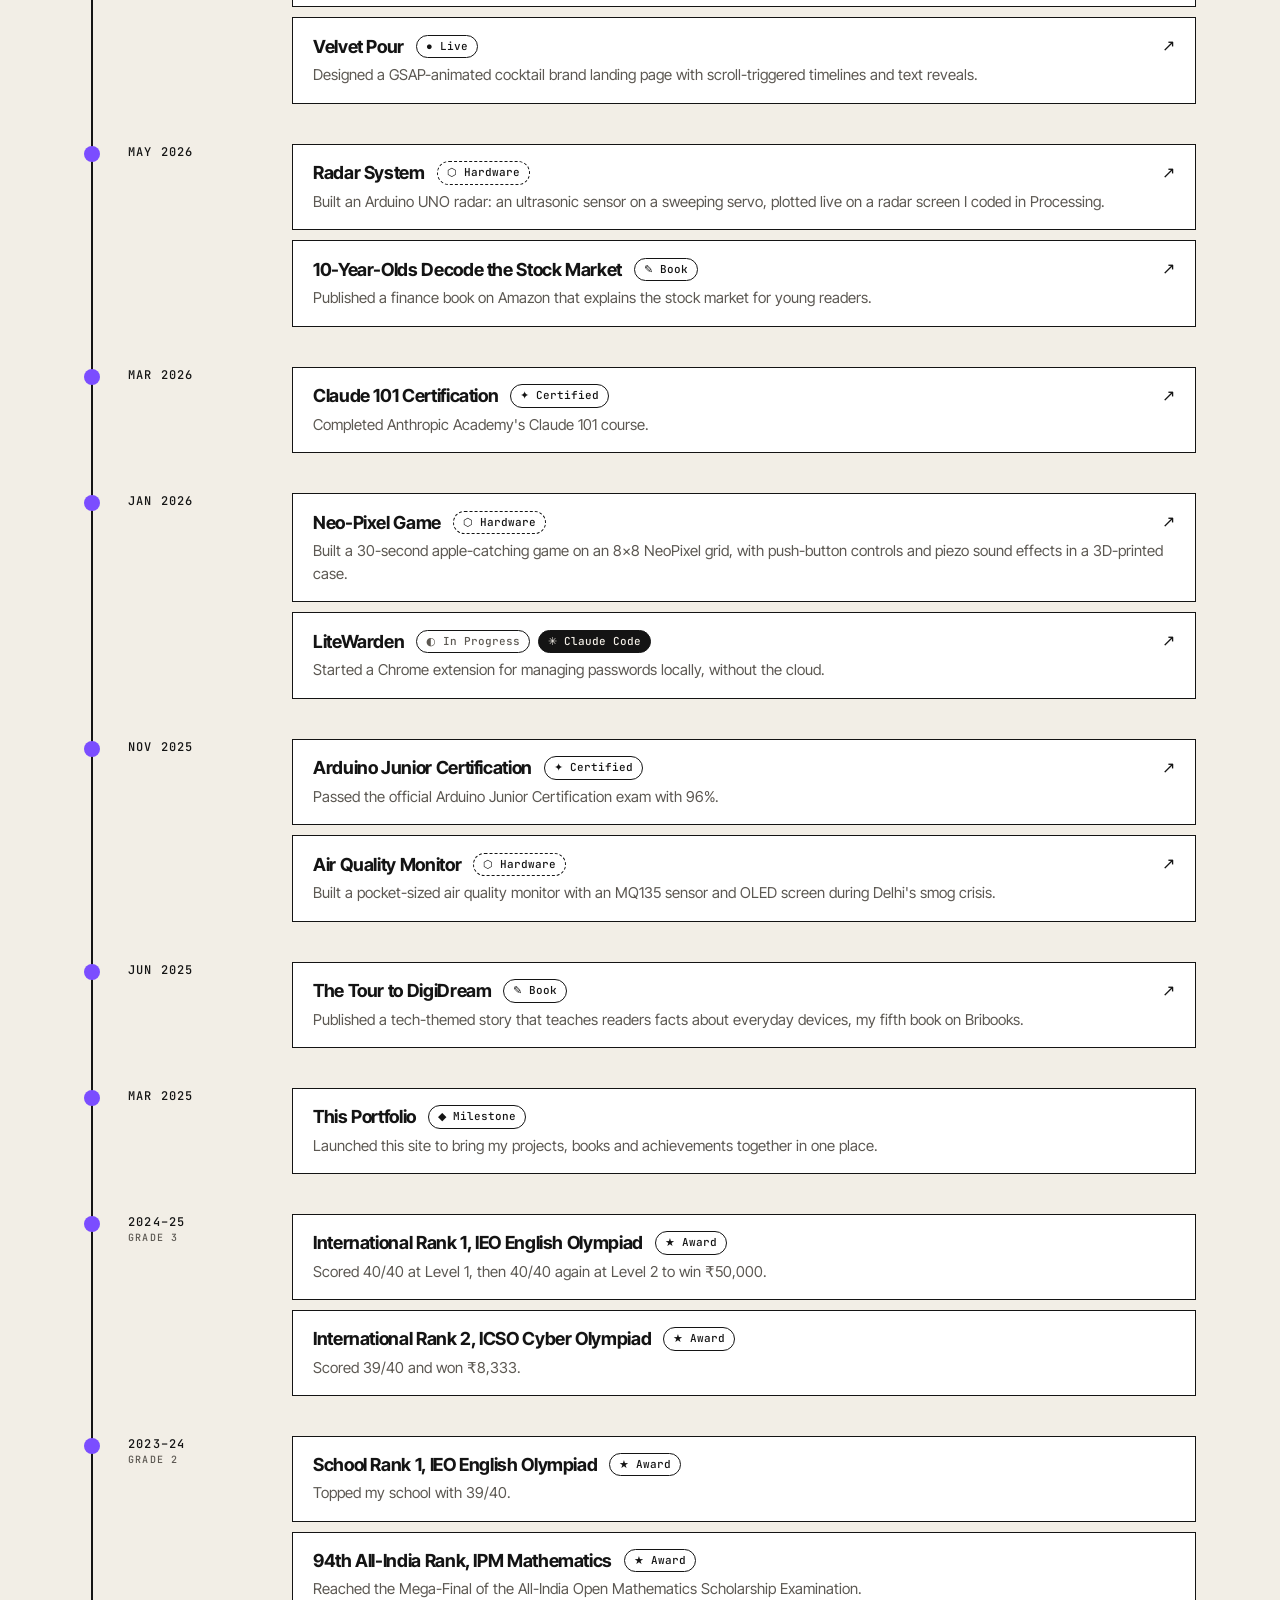
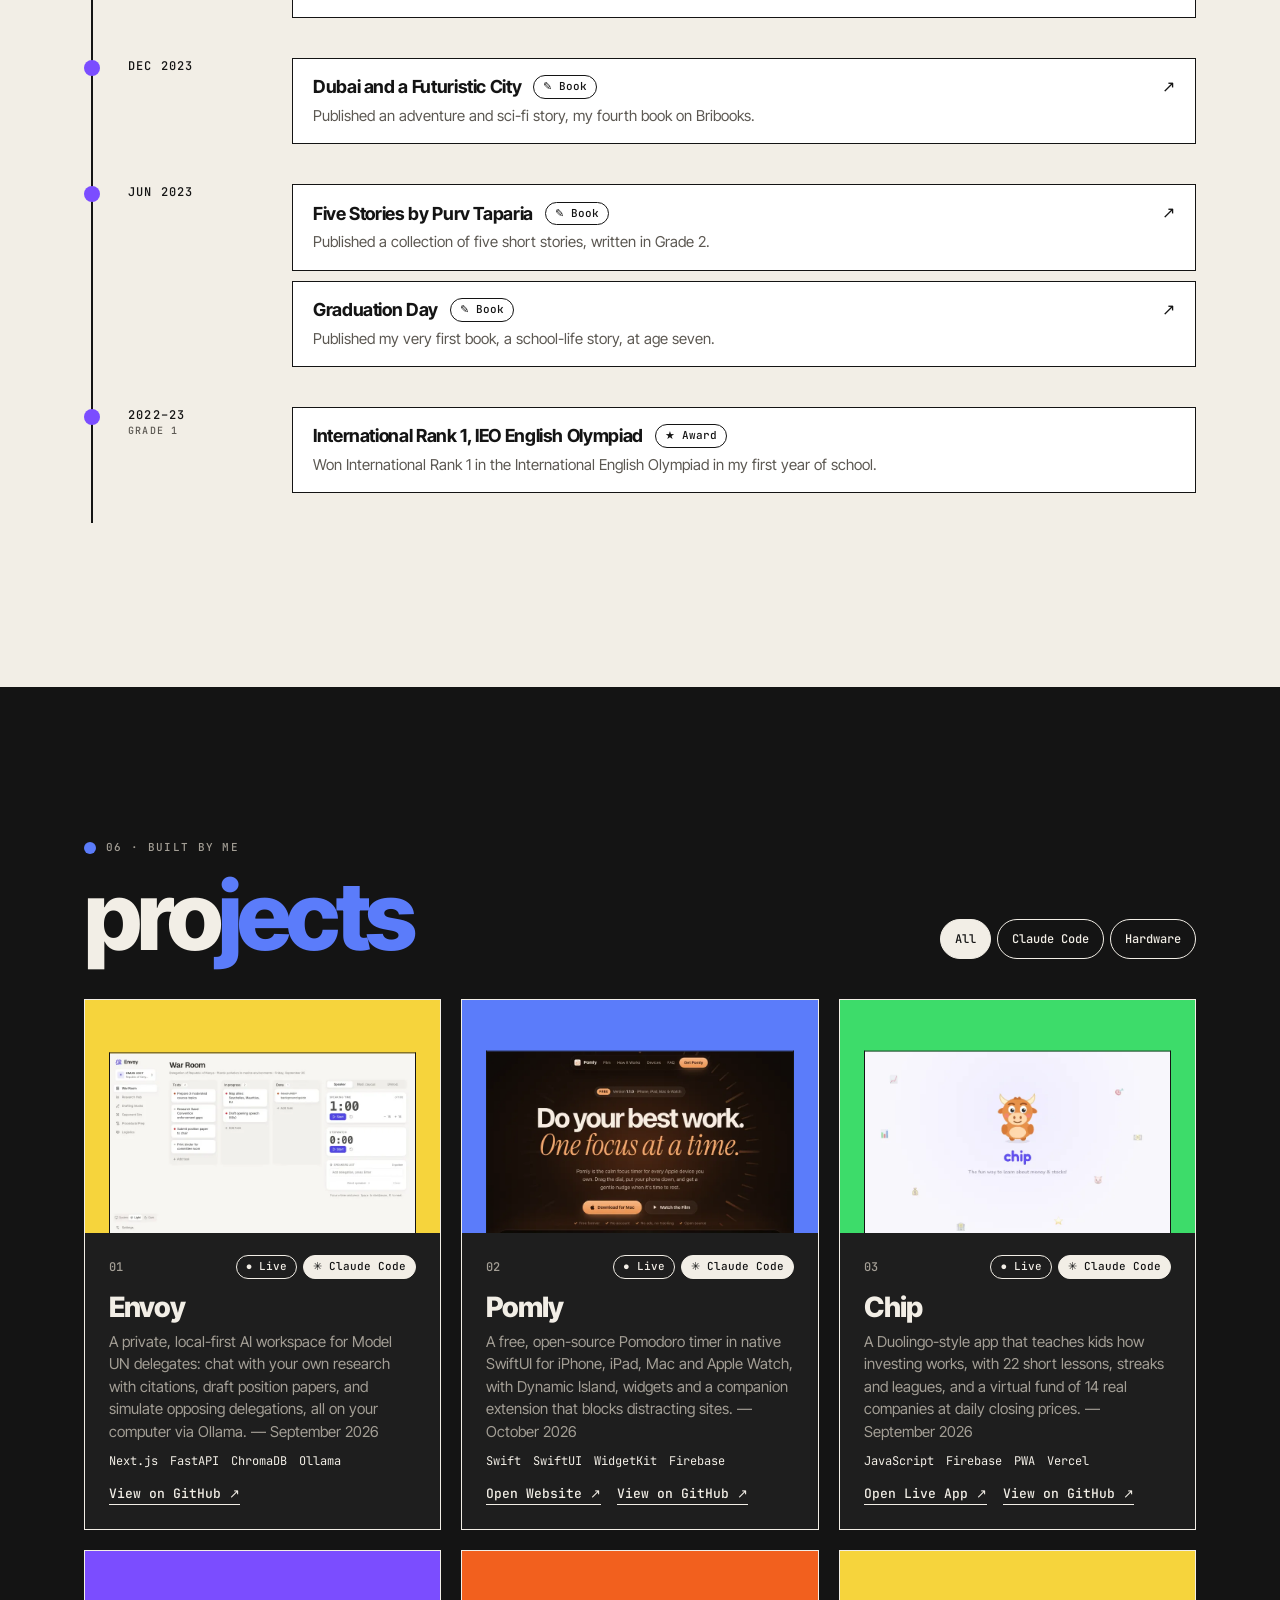
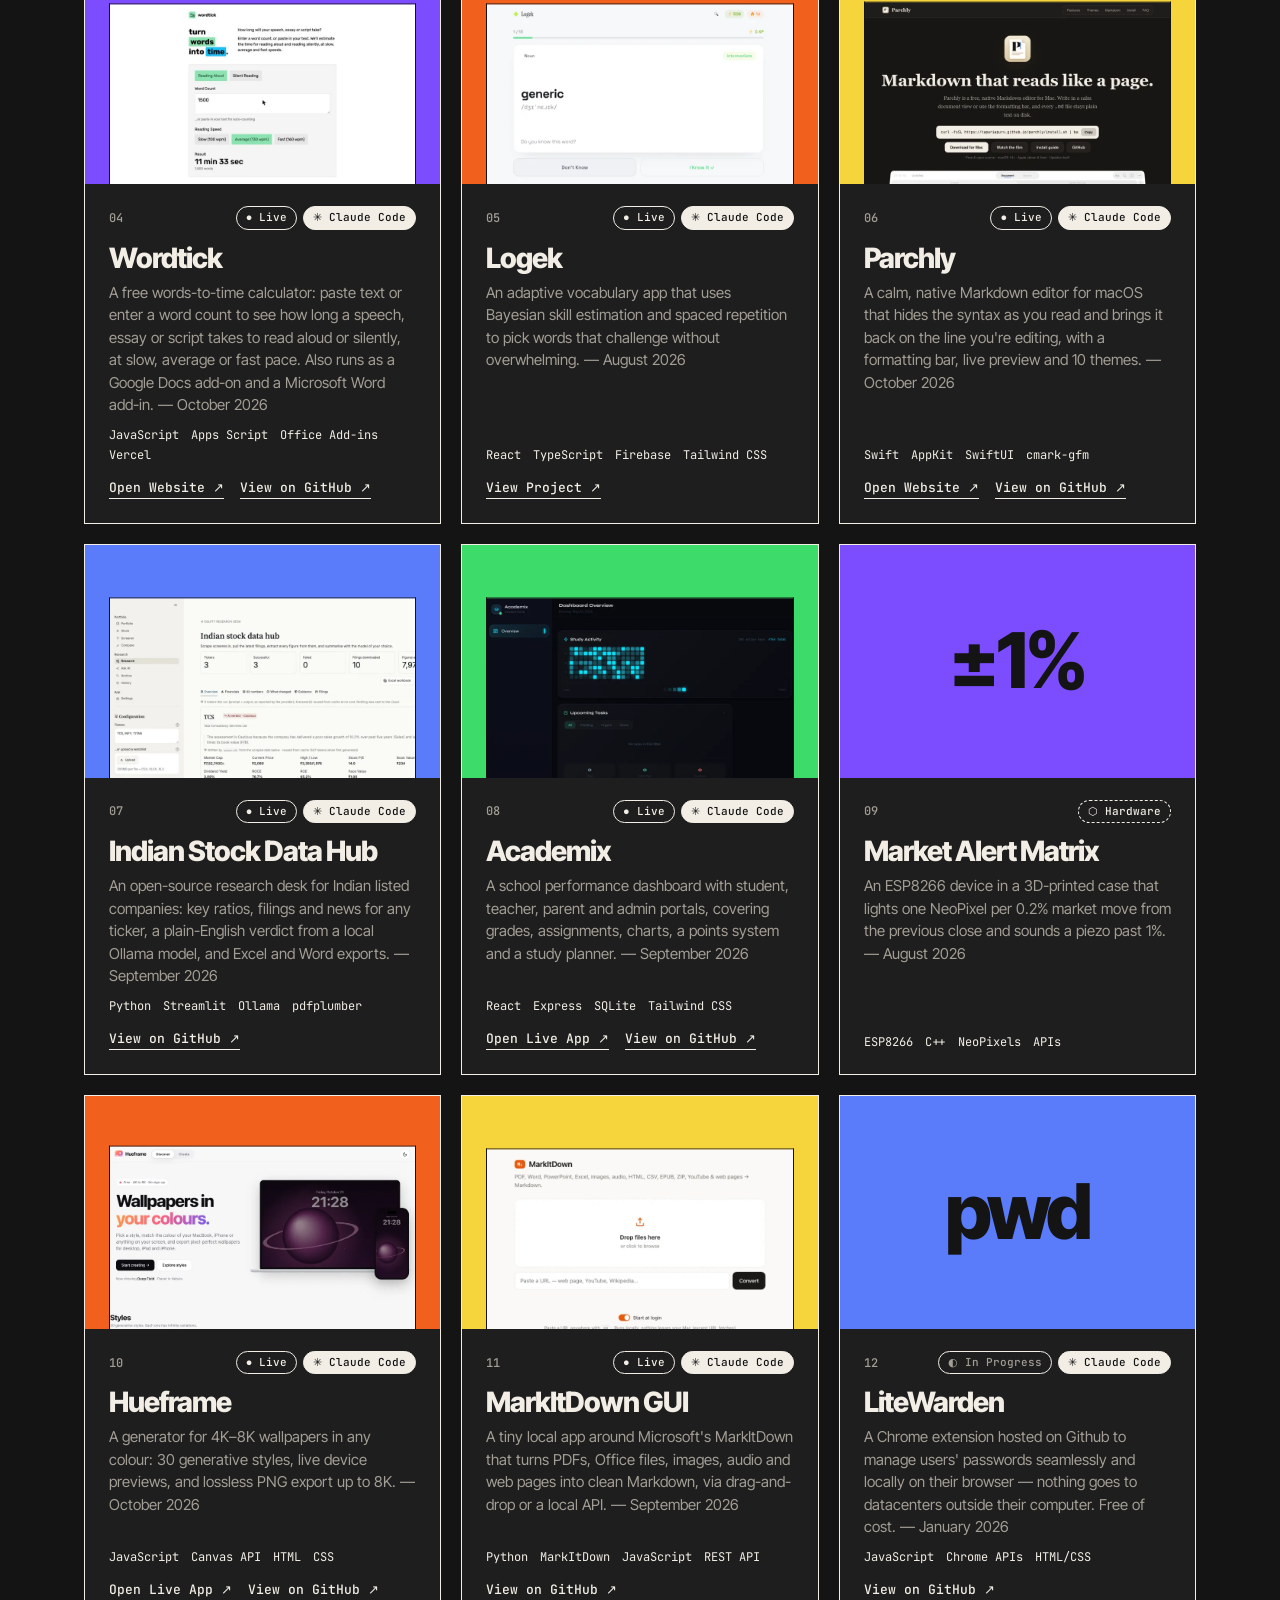
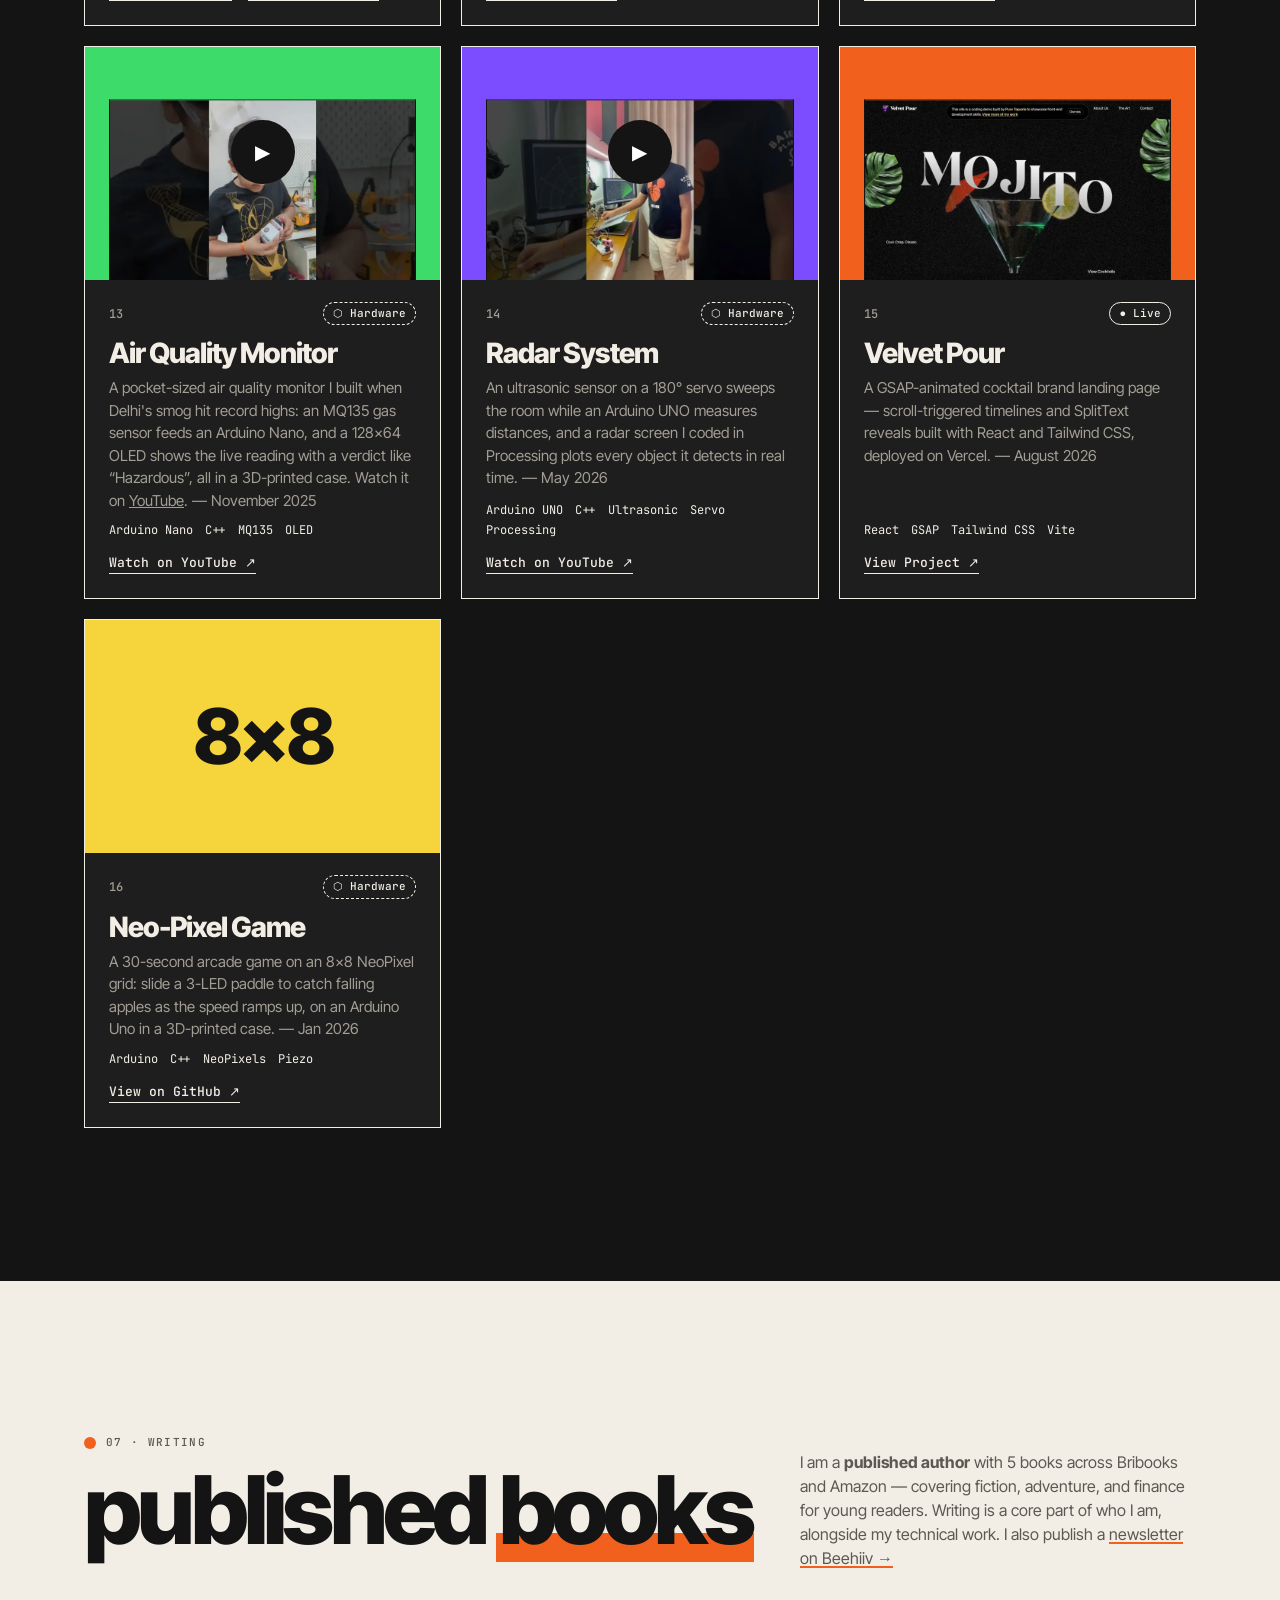
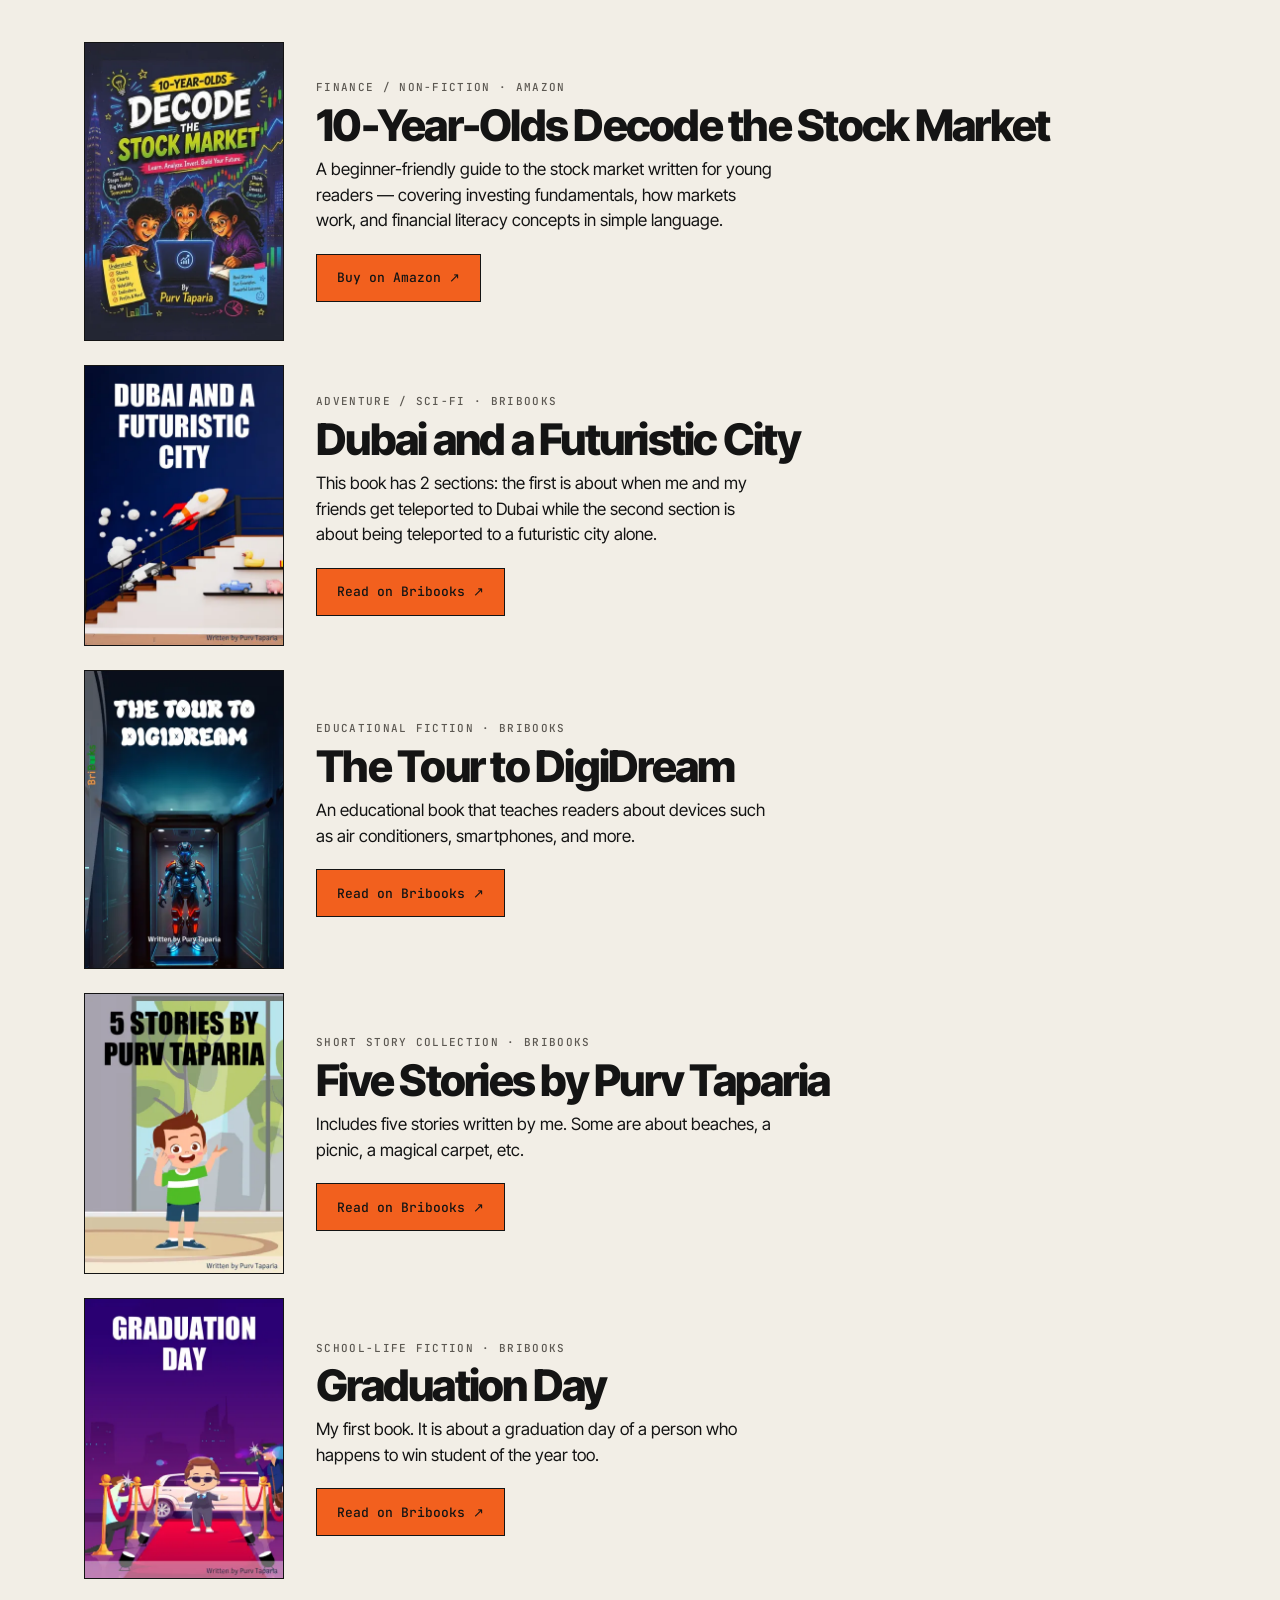
==== commit ce3e2ae1: "Load faster: drop unused extended font, preload mono, shorter hero intro, cache headers on Vercel Co" ====
--- a/index.html
+++ b/index.html
@@ -32,6 +32,7 @@
     <link rel="apple-touch-icon" href="assets/apple-touch-icon.png" />
     <link rel="preload" as="image" href="assets/purv.webp" fetchpriority="high" />
     <link rel="preload" as="font" type="font/woff2" href="assets/fonts/inter-tight.woff2" crossorigin />
+    <link rel="preload" as="font" type="font/woff2" href="assets/fonts/jetbrains-mono.woff2" crossorigin />
 
     <script type="application/ld+json">
     {
@@ -392,7 +393,6 @@
     <style>
         /* Fonts are self-hosted (SIL Open Font License) so the page needs no third-party requests to render */
         @font-face { font-family: 'Inter Tight'; font-style: normal; font-weight: 100 900; font-display: swap; src: url(assets/fonts/inter-tight.woff2) format('woff2'); unicode-range: U+0000-00FF, U+0131, U+0152-0153, U+02BB-02BC, U+02C6, U+02DA, U+02DC, U+0304, U+0308, U+0329, U+2000-206F, U+20AC, U+2122, U+2191, U+2193, U+2212, U+2215, U+FEFF, U+FFFD; }
-        @font-face { font-family: 'Inter Tight'; font-style: normal; font-weight: 100 900; font-display: swap; src: url(assets/fonts/inter-tight-ext.woff2) format('woff2'); unicode-range: U+0100-02BA, U+02BD-02C5, U+02C7-02CC, U+02CE-02D7, U+02DD-02FF, U+1D00-1DBF, U+1E00-1E9F, U+1EF2-1EFF, U+2020, U+20A0-20AB, U+20AD-20C4, U+2113, U+2C60-2C7F, U+A720-A7FF; }
         @font-face { font-family: 'JetBrains Mono'; font-style: normal; font-weight: 100 800; font-display: swap; src: url(assets/fonts/jetbrains-mono.woff2) format('woff2'); }
 
         /* ── Paper & Pop tokens ── */
@@ -539,13 +539,13 @@
         .motion .me { transform: translateY(calc(var(--p) * -6vh)) rotate(calc(var(--p) * -14deg)) scale(calc(1 - var(--p) * .3)); }
         .motion .stk { transform: translate(calc(var(--p) * var(--sx)), calc(var(--p) * var(--sy))) rotate(calc(var(--r) + var(--p) * var(--sr, 40deg))); }
         .motion .wipe { display: block; position: absolute; left: 50%; top: 55%; z-index: 5; width: 150vmax; height: 150vmax; margin: -75vmax; border-radius: 50%; background: var(--wipe); pointer-events: none; transform: scale(clamp(0, (var(--p) - .55) * 2.4, 1)); }
-        .motion .me .badge { animation: pop .5s var(--back) .5s both; }
+        .motion .me .badge { animation: pop .45s var(--back) .25s both; }
         .motion .stk { animation: pop .45s var(--back) both; }
-        .motion .stk:nth-of-type(2) { animation-delay: .7s; } .motion .stk:nth-of-type(3) { animation-delay: .8s; } .motion .stk:nth-of-type(4) { animation-delay: .9s; } .motion .stk:nth-of-type(5) { animation-delay: 1s; }
+        .motion .stk:nth-of-type(2) { animation-delay: .25s; } .motion .stk:nth-of-type(3) { animation-delay: .3s; } .motion .stk:nth-of-type(4) { animation-delay: .35s; } .motion .stk:nth-of-type(5) { animation-delay: .4s; }
         @keyframes pop { from { scale: 0; } 70% { scale: 1.08; } to { scale: 1; } }
-        .motion .hero-l .fade { animation: rise .6s var(--ease) both; }
+        .motion .hero-l .fade { animation: rise .45s var(--ease) both; }
         .motion .hero-l .fade:nth-child(3) { animation-delay: .08s; } .motion .hero-l .fade:nth-child(4) { animation-delay: .16s; } .motion .hero-l .fade:nth-child(5) { animation-delay: .24s; } .motion .hero-l .fade:nth-child(6) { animation-delay: .32s; }
-        .motion .name .l { animation: rise .7s var(--ease) both; animation-delay: calc(var(--i) * 35ms); }
+        .motion .name .l { animation: rise .5s var(--ease) both; animation-delay: calc(var(--i) * 18ms); }
         @keyframes rise { from { translate: 0 24px; opacity: 0; } }
 
         /* ── TICKER: two strips cross, each pulled a different way by the scrollbar ── */
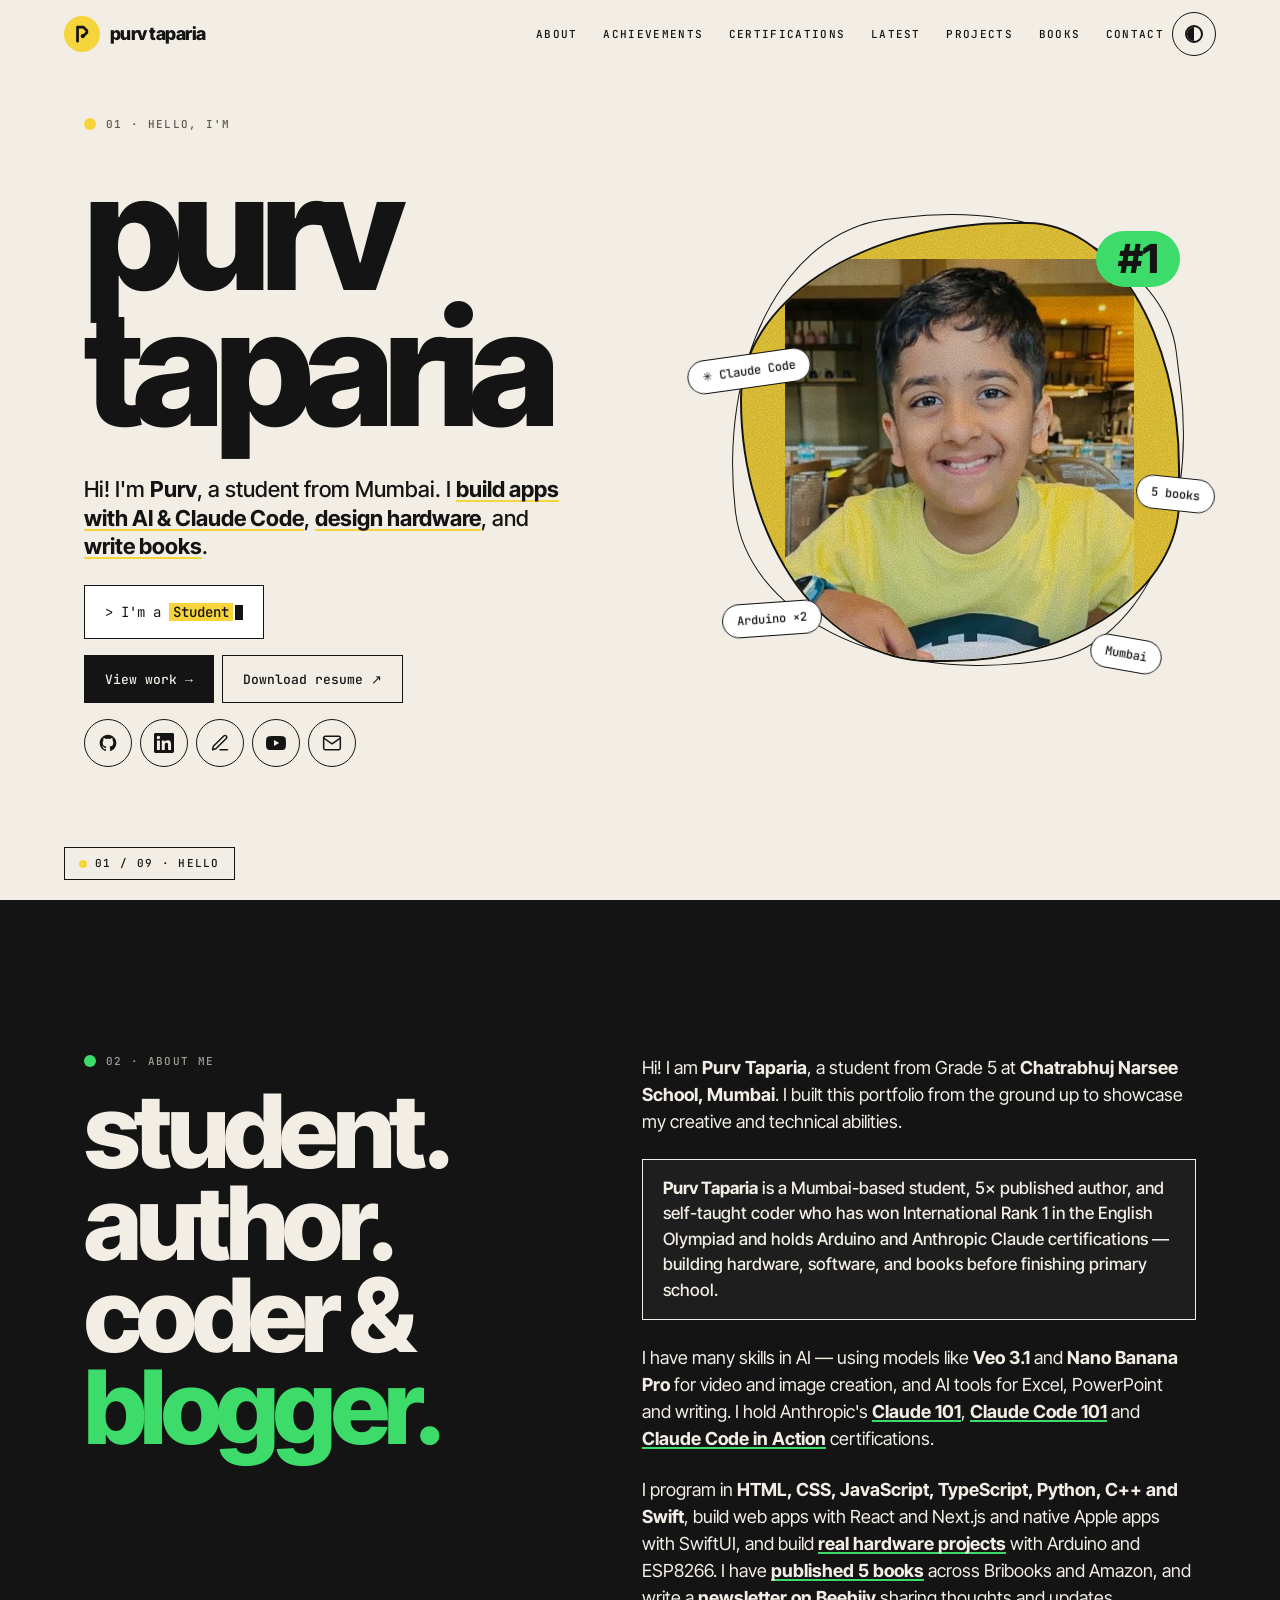
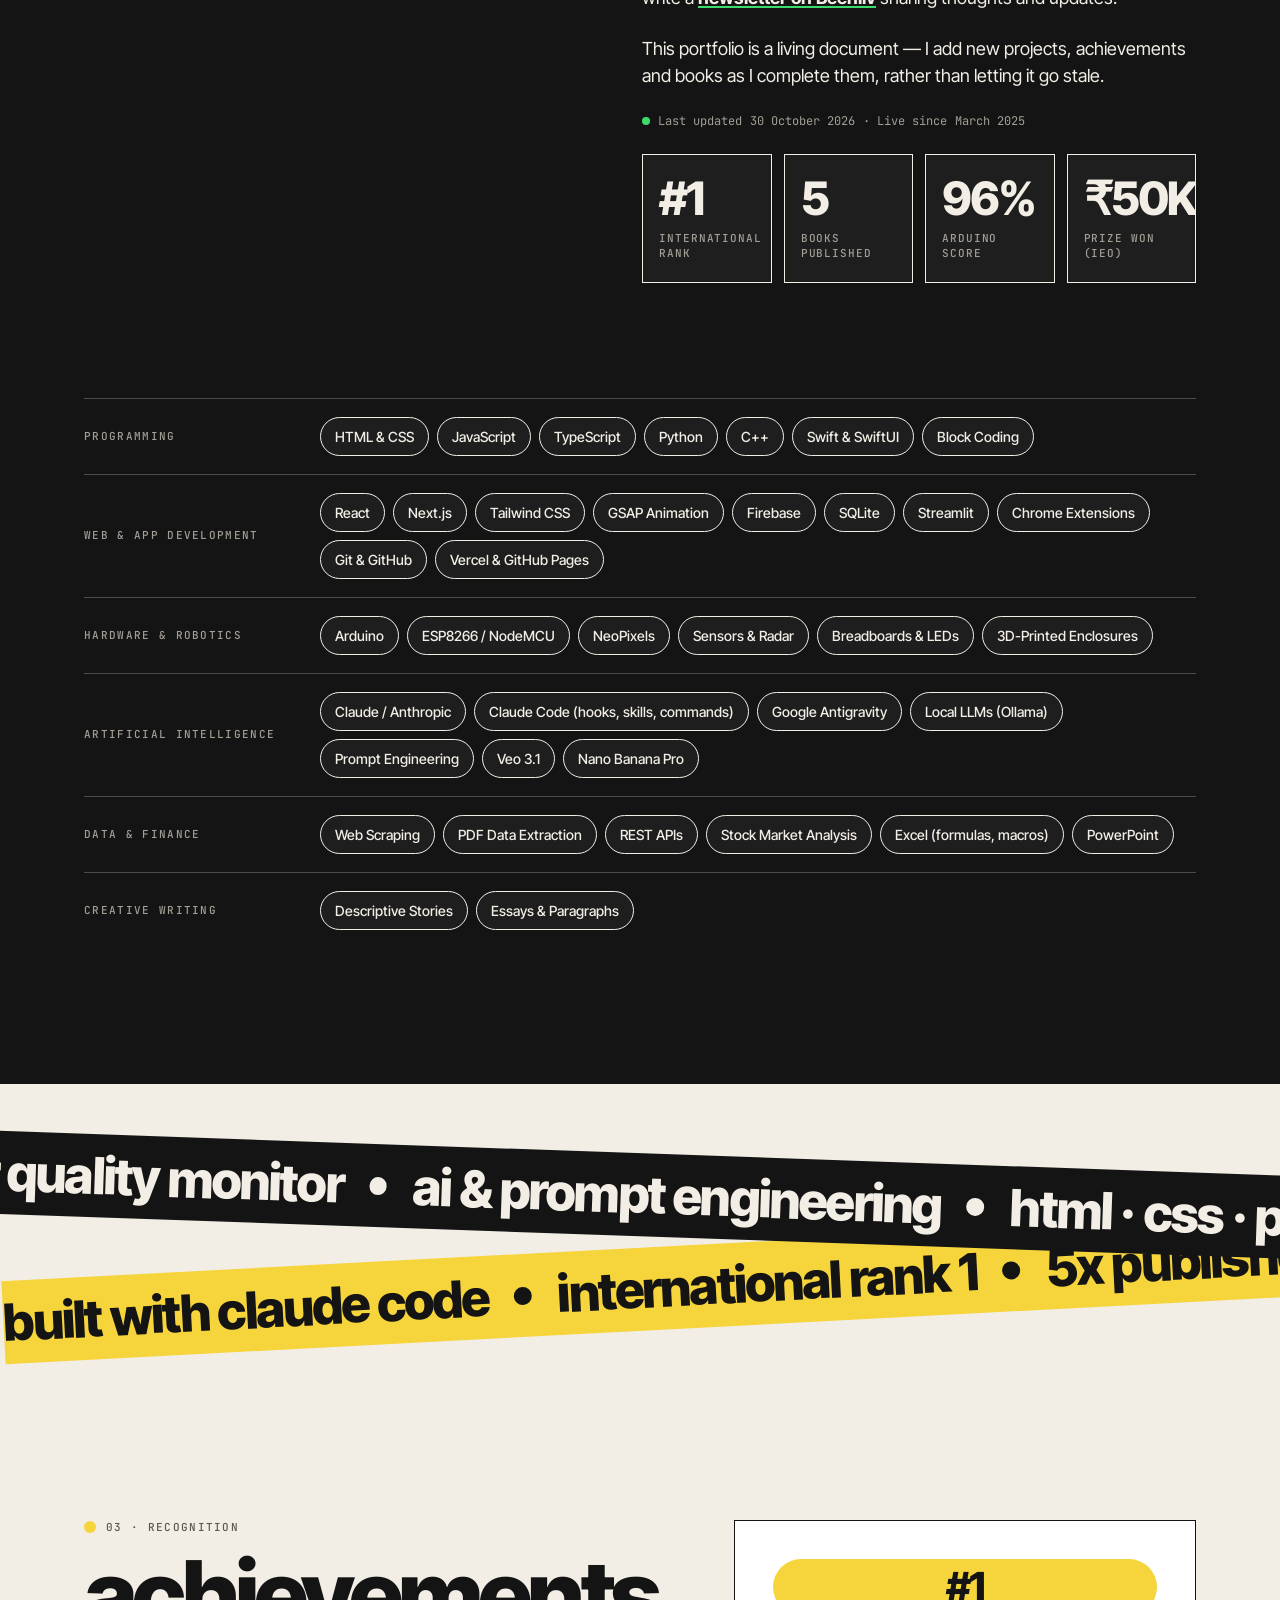
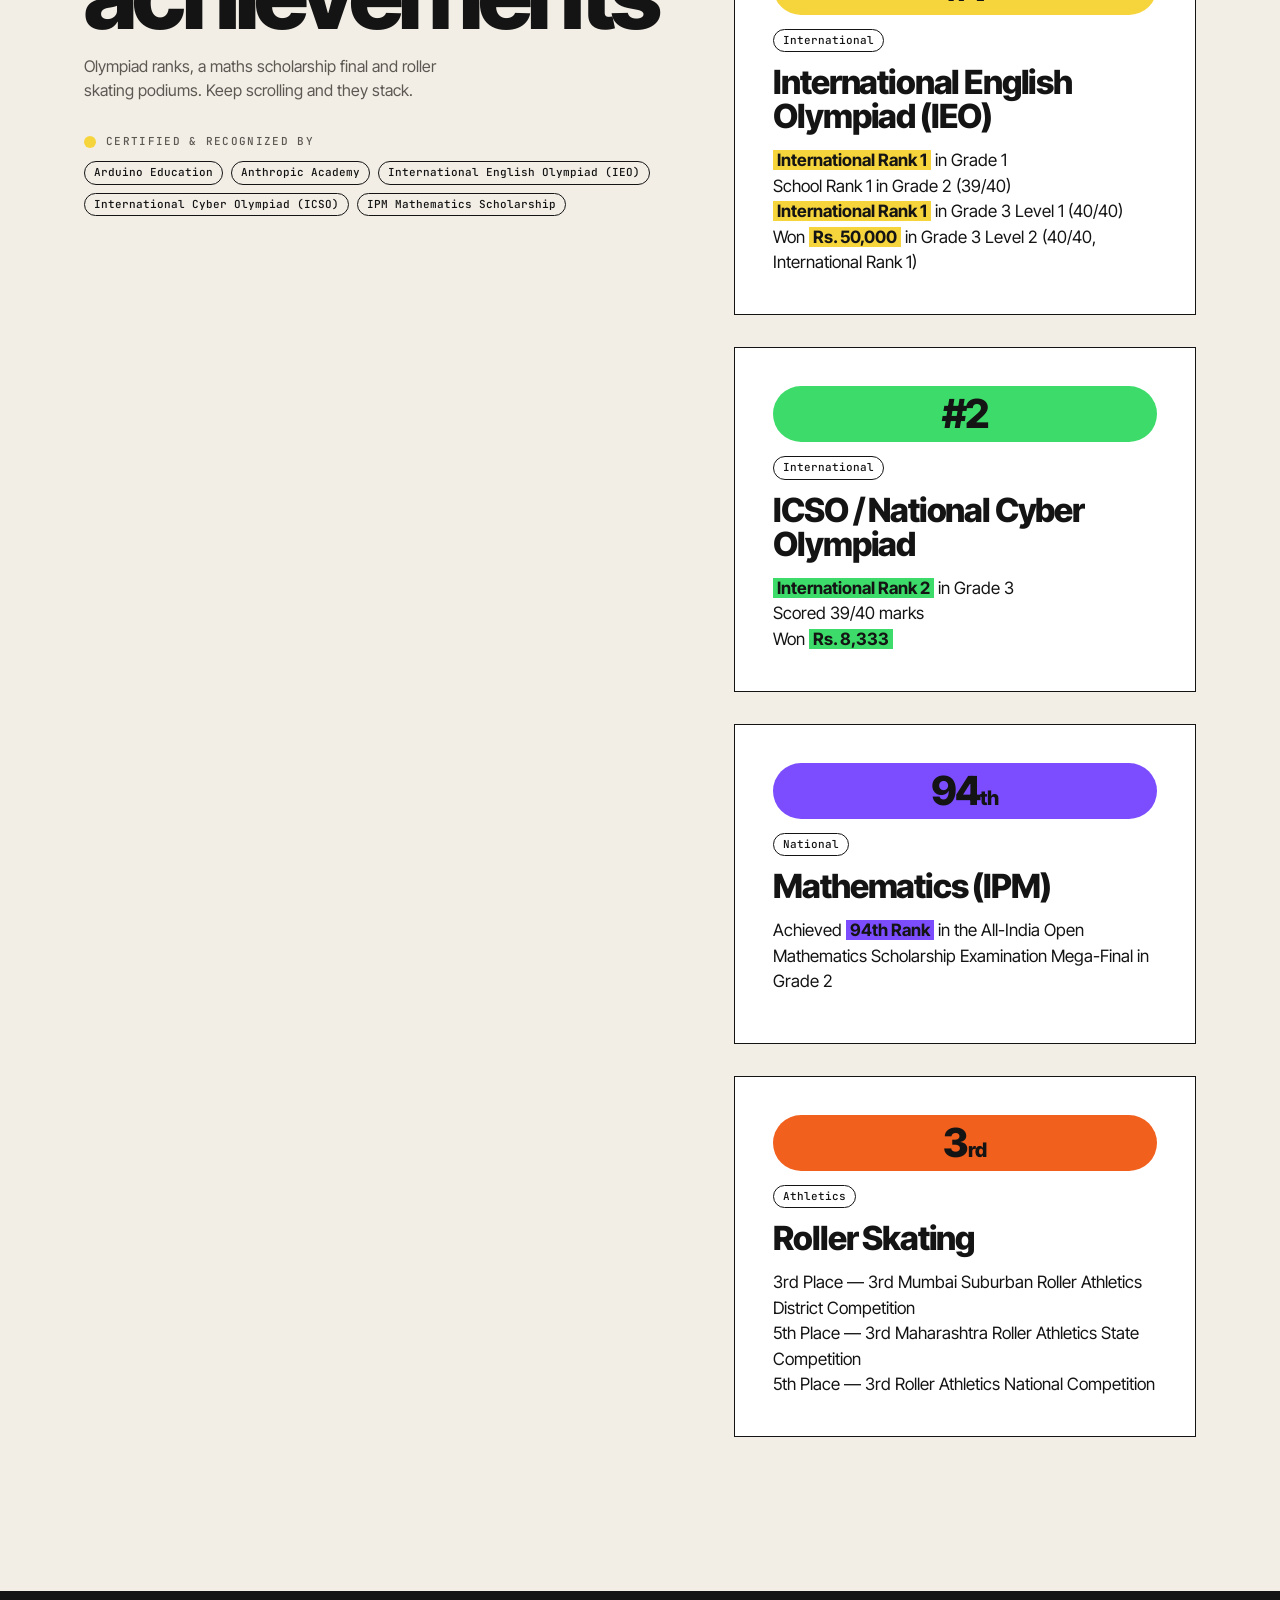
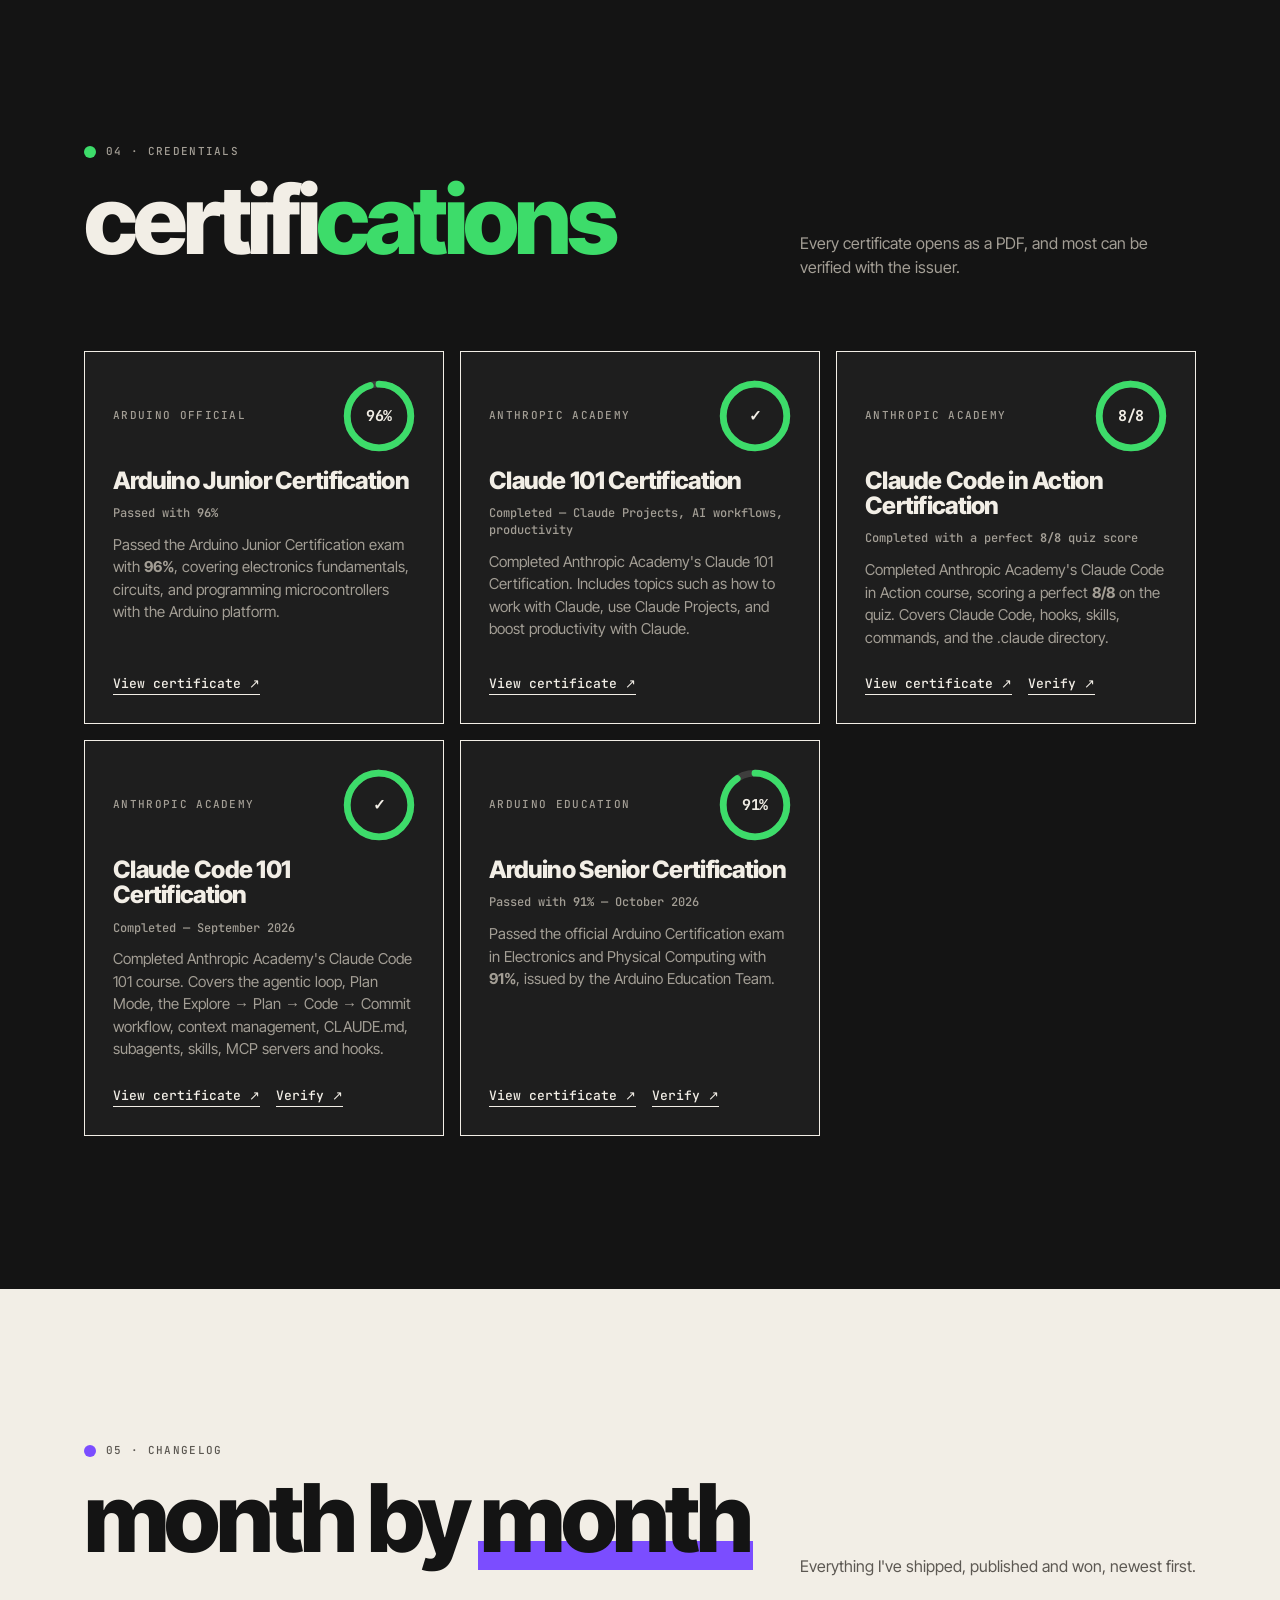
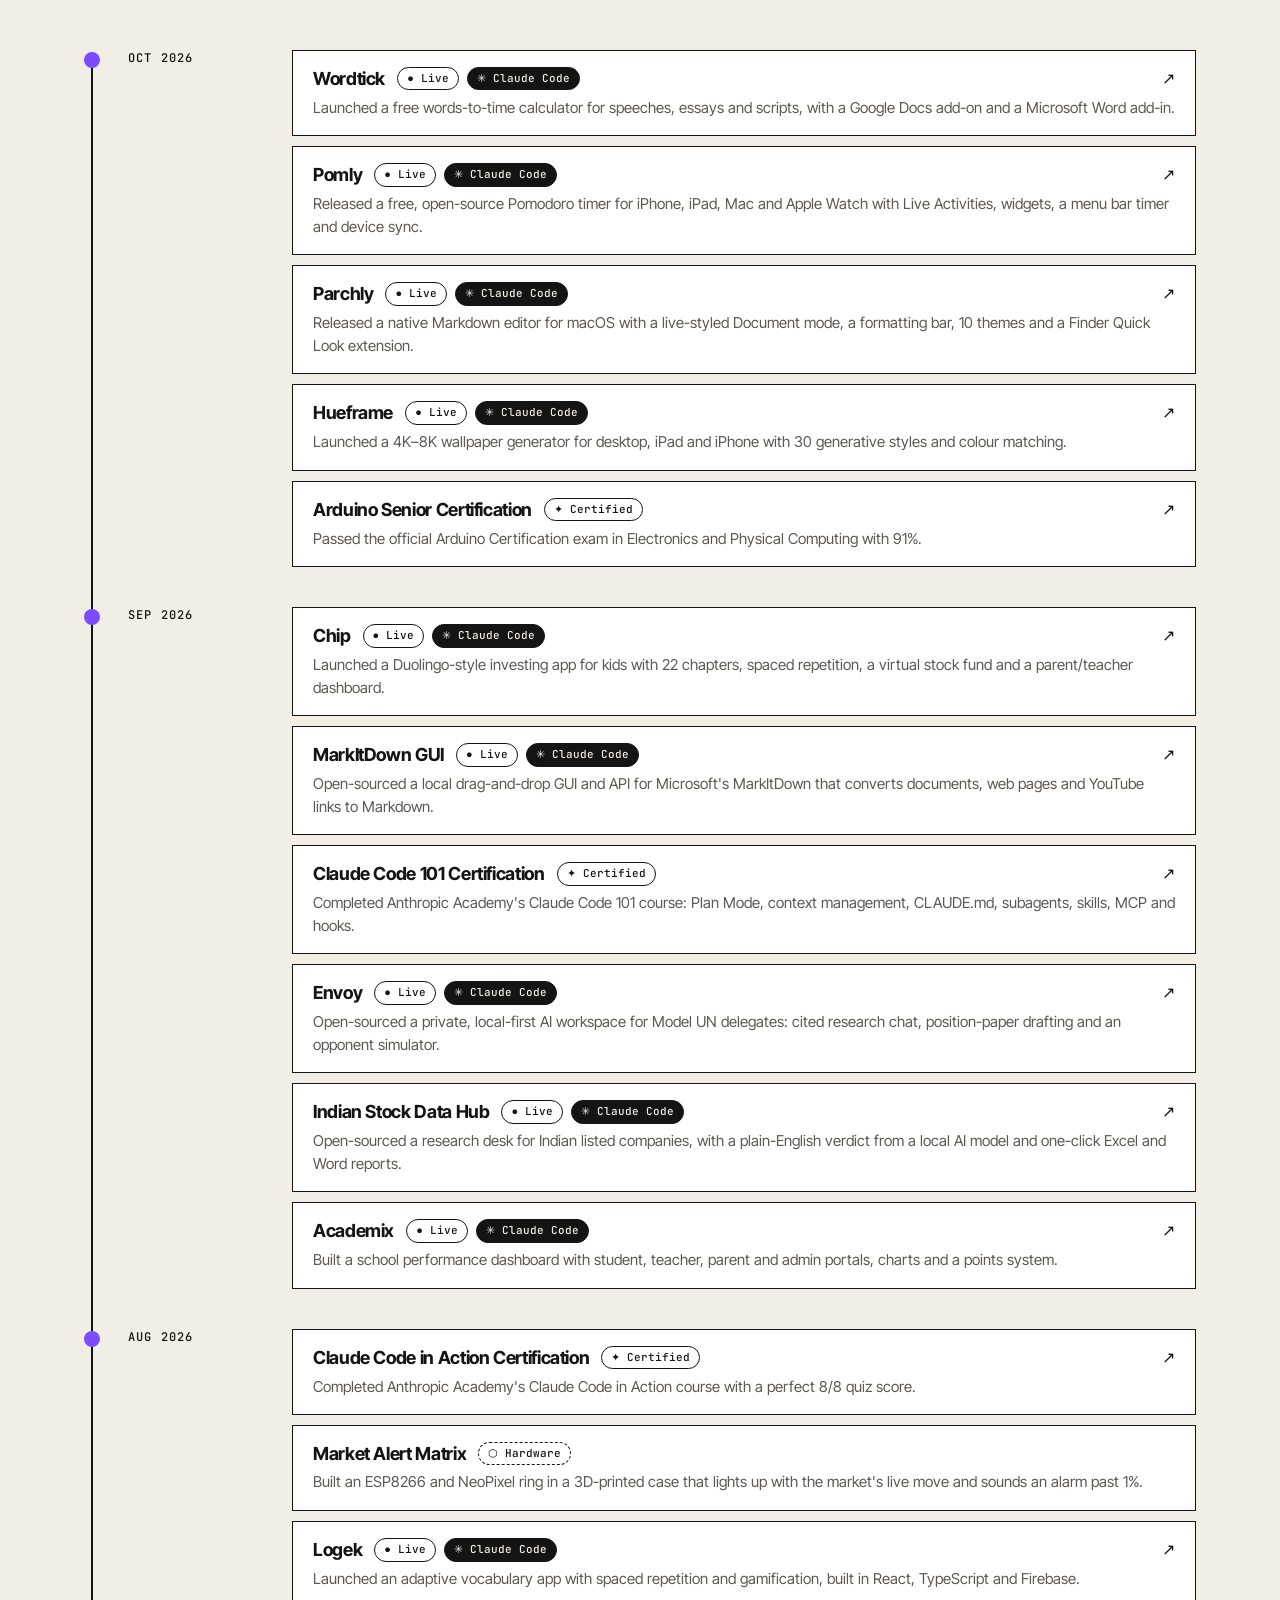
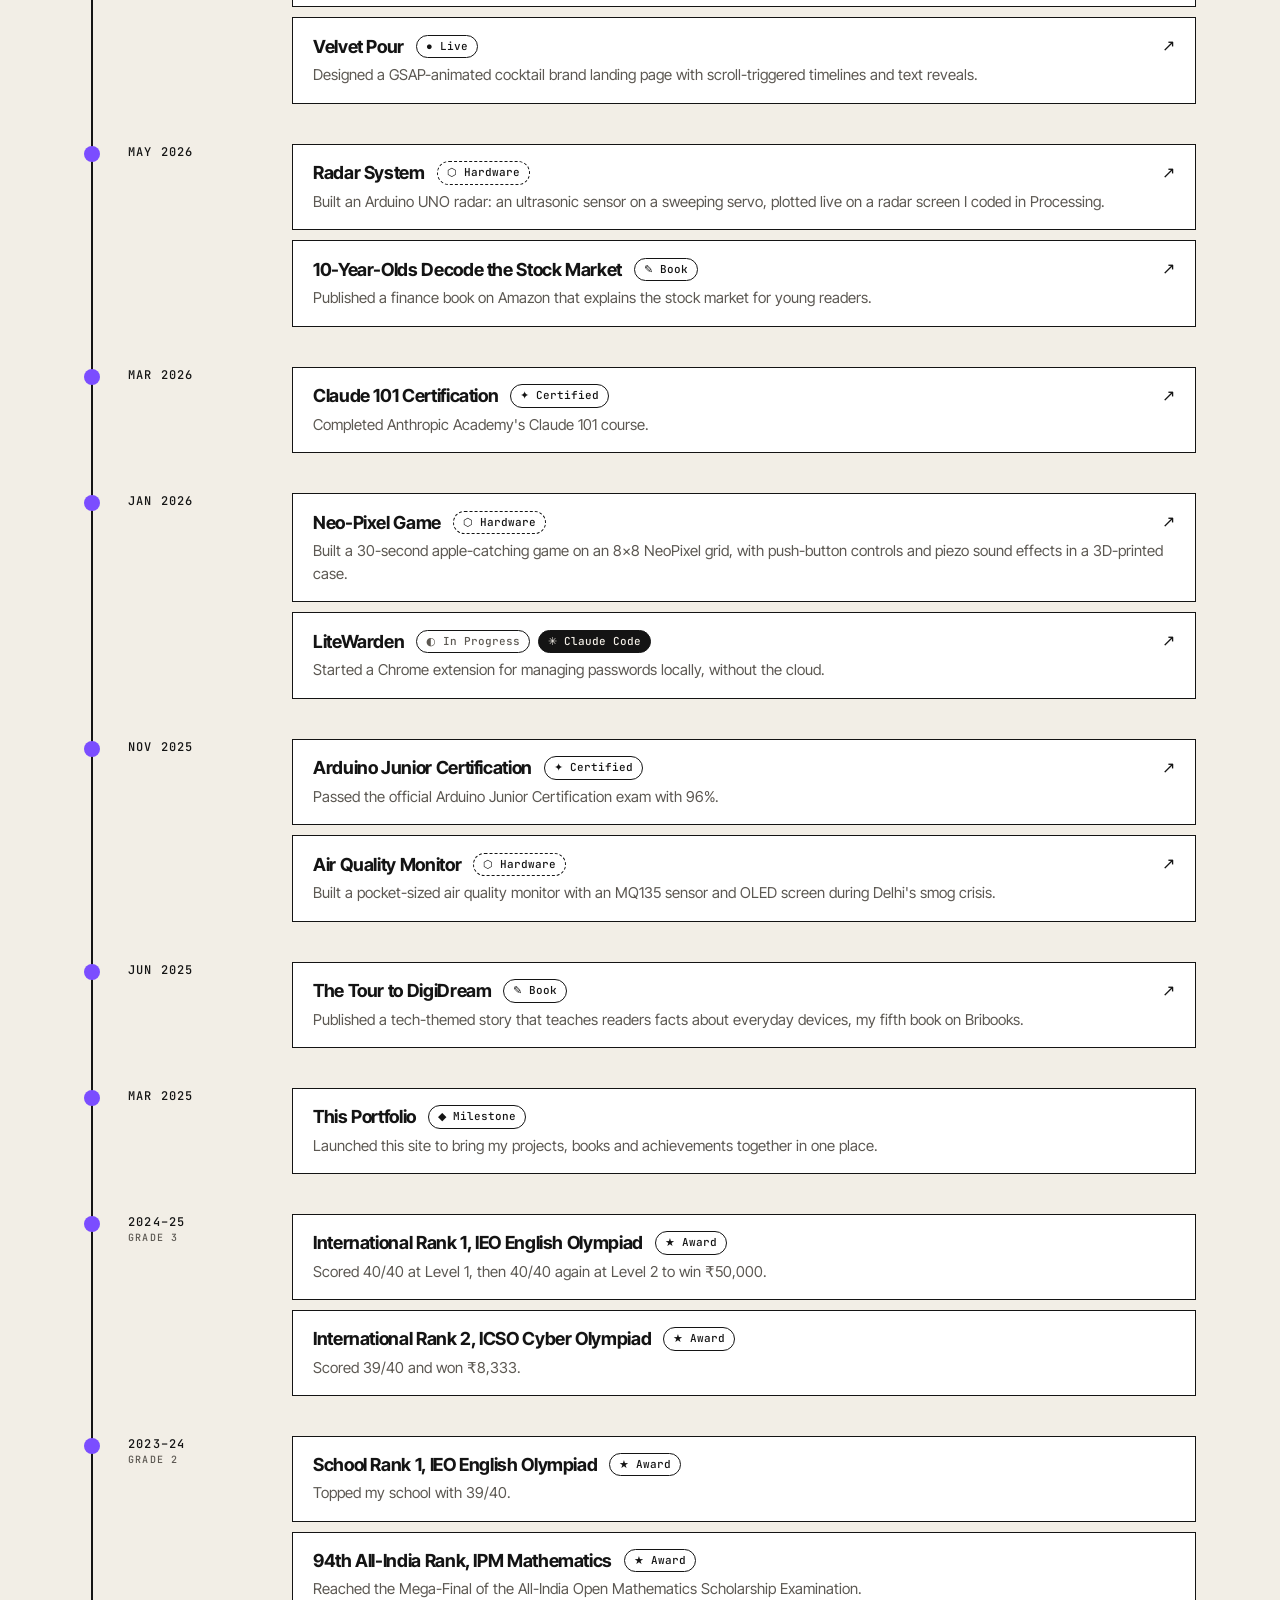
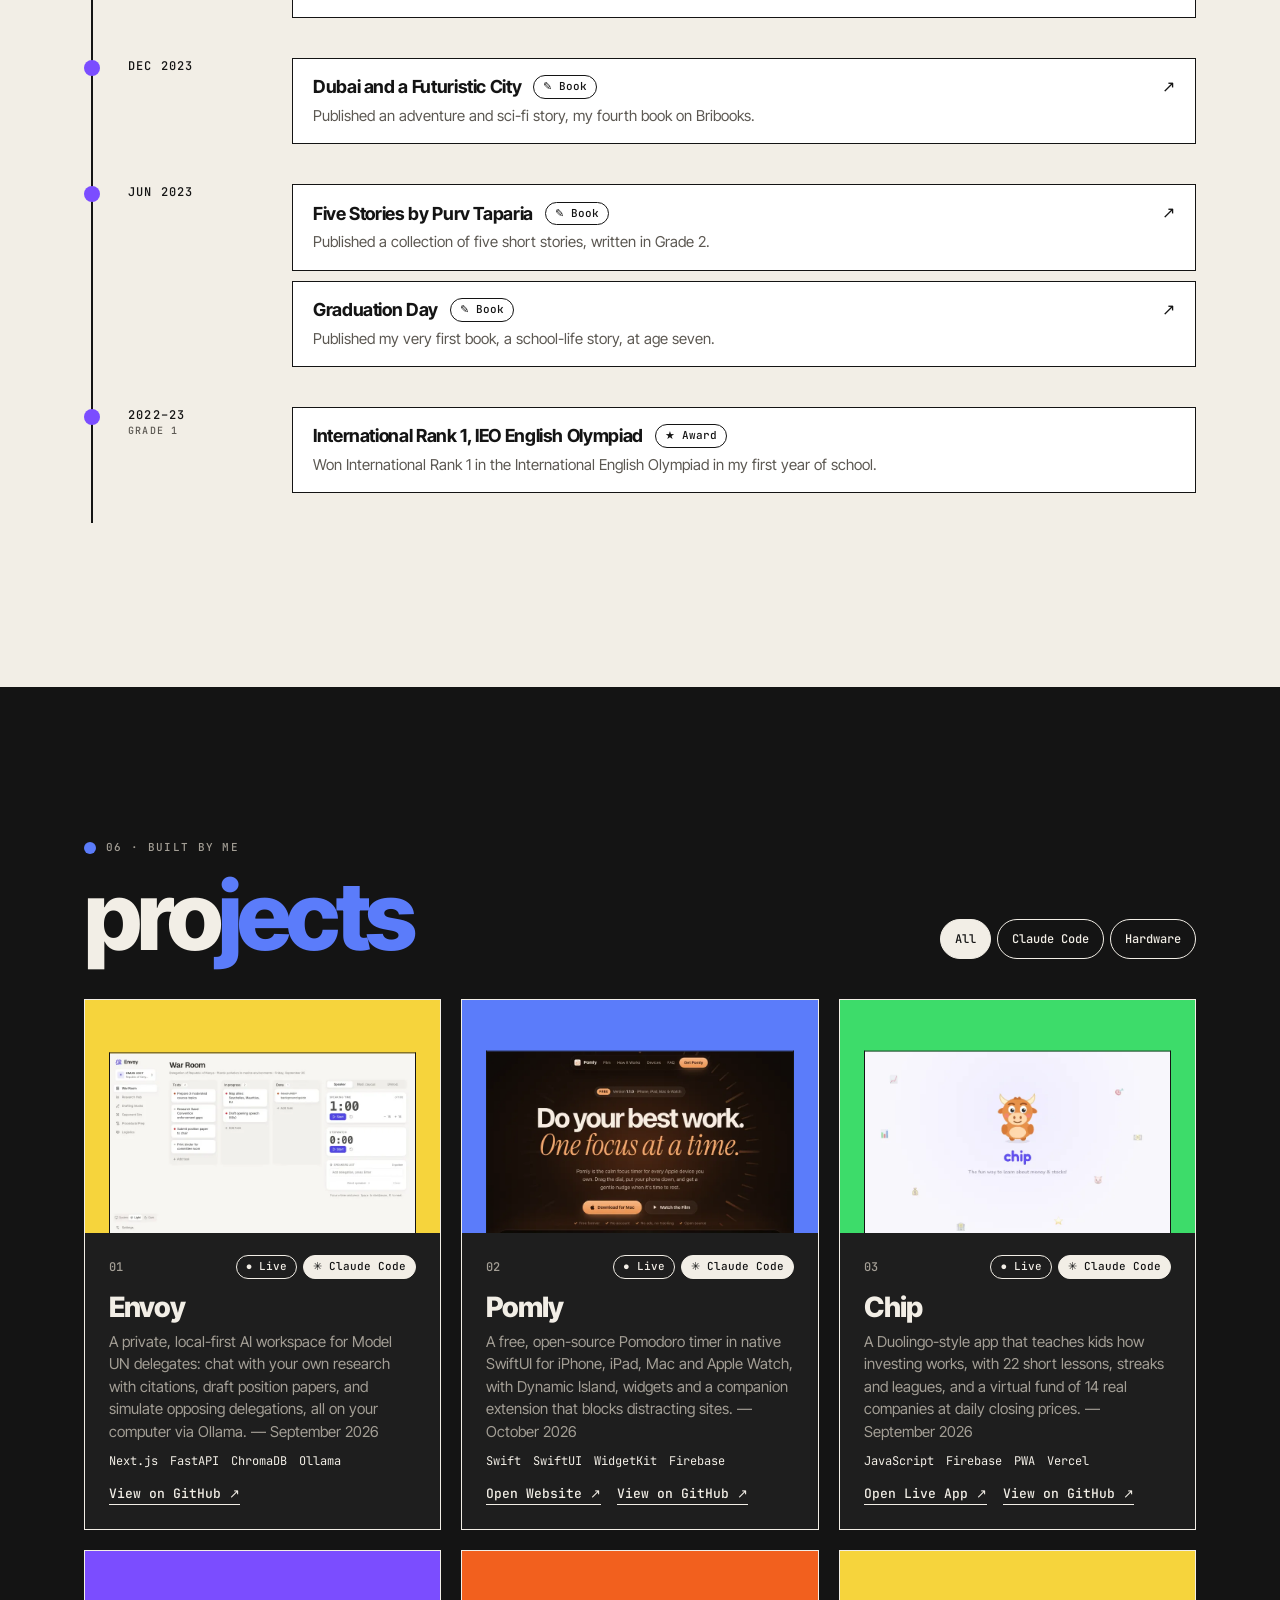
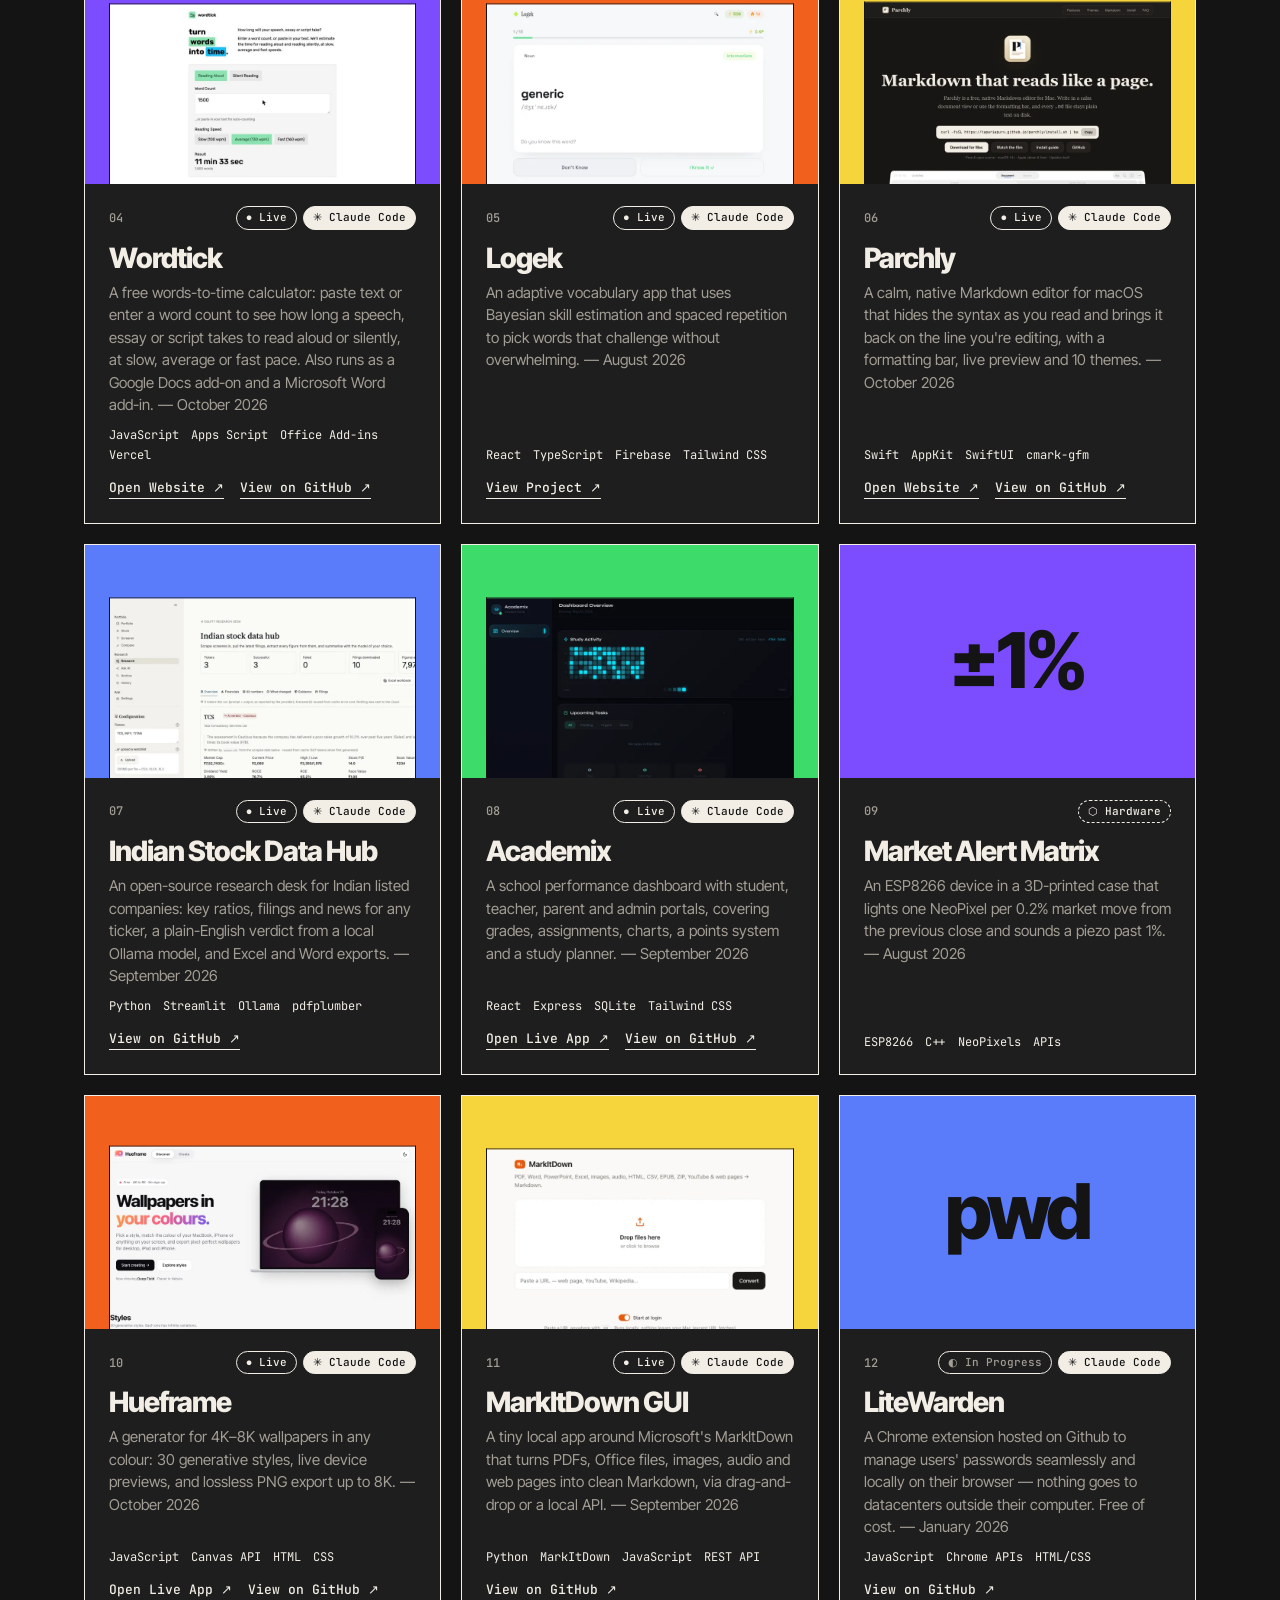
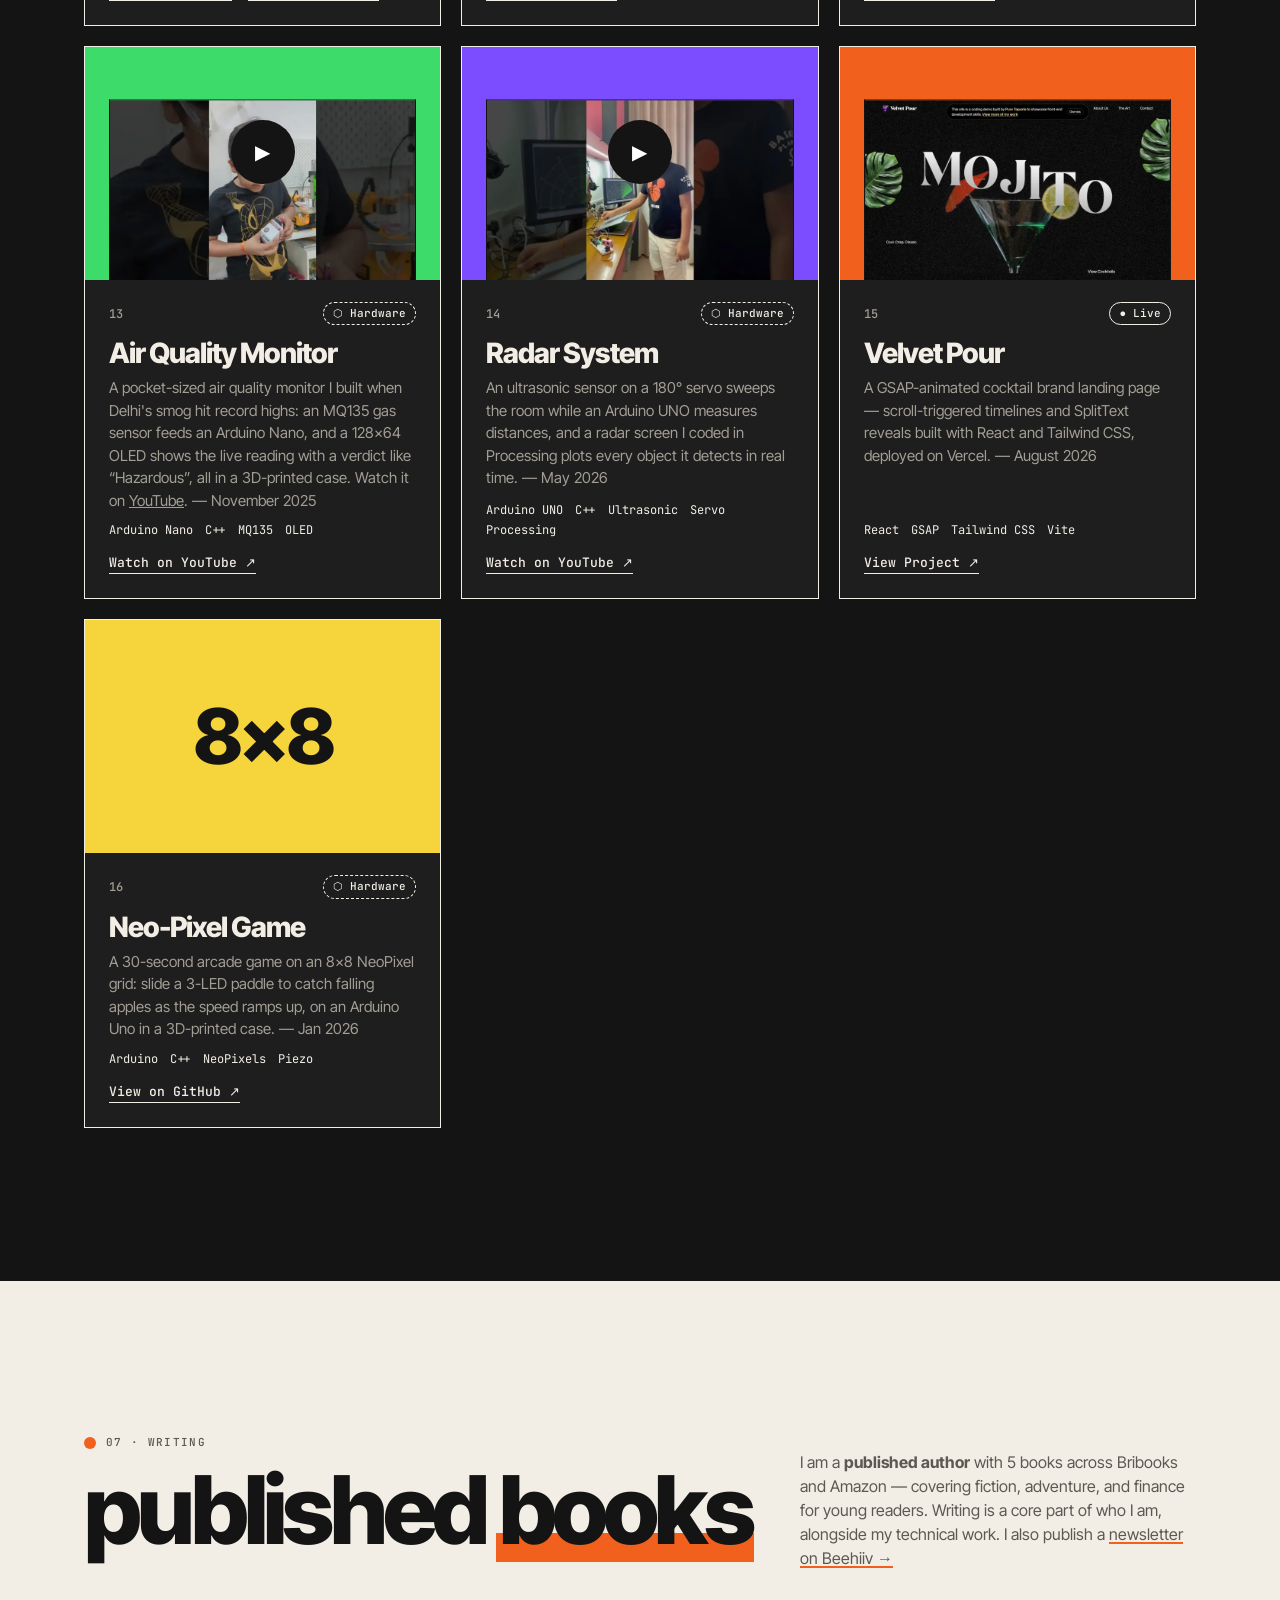
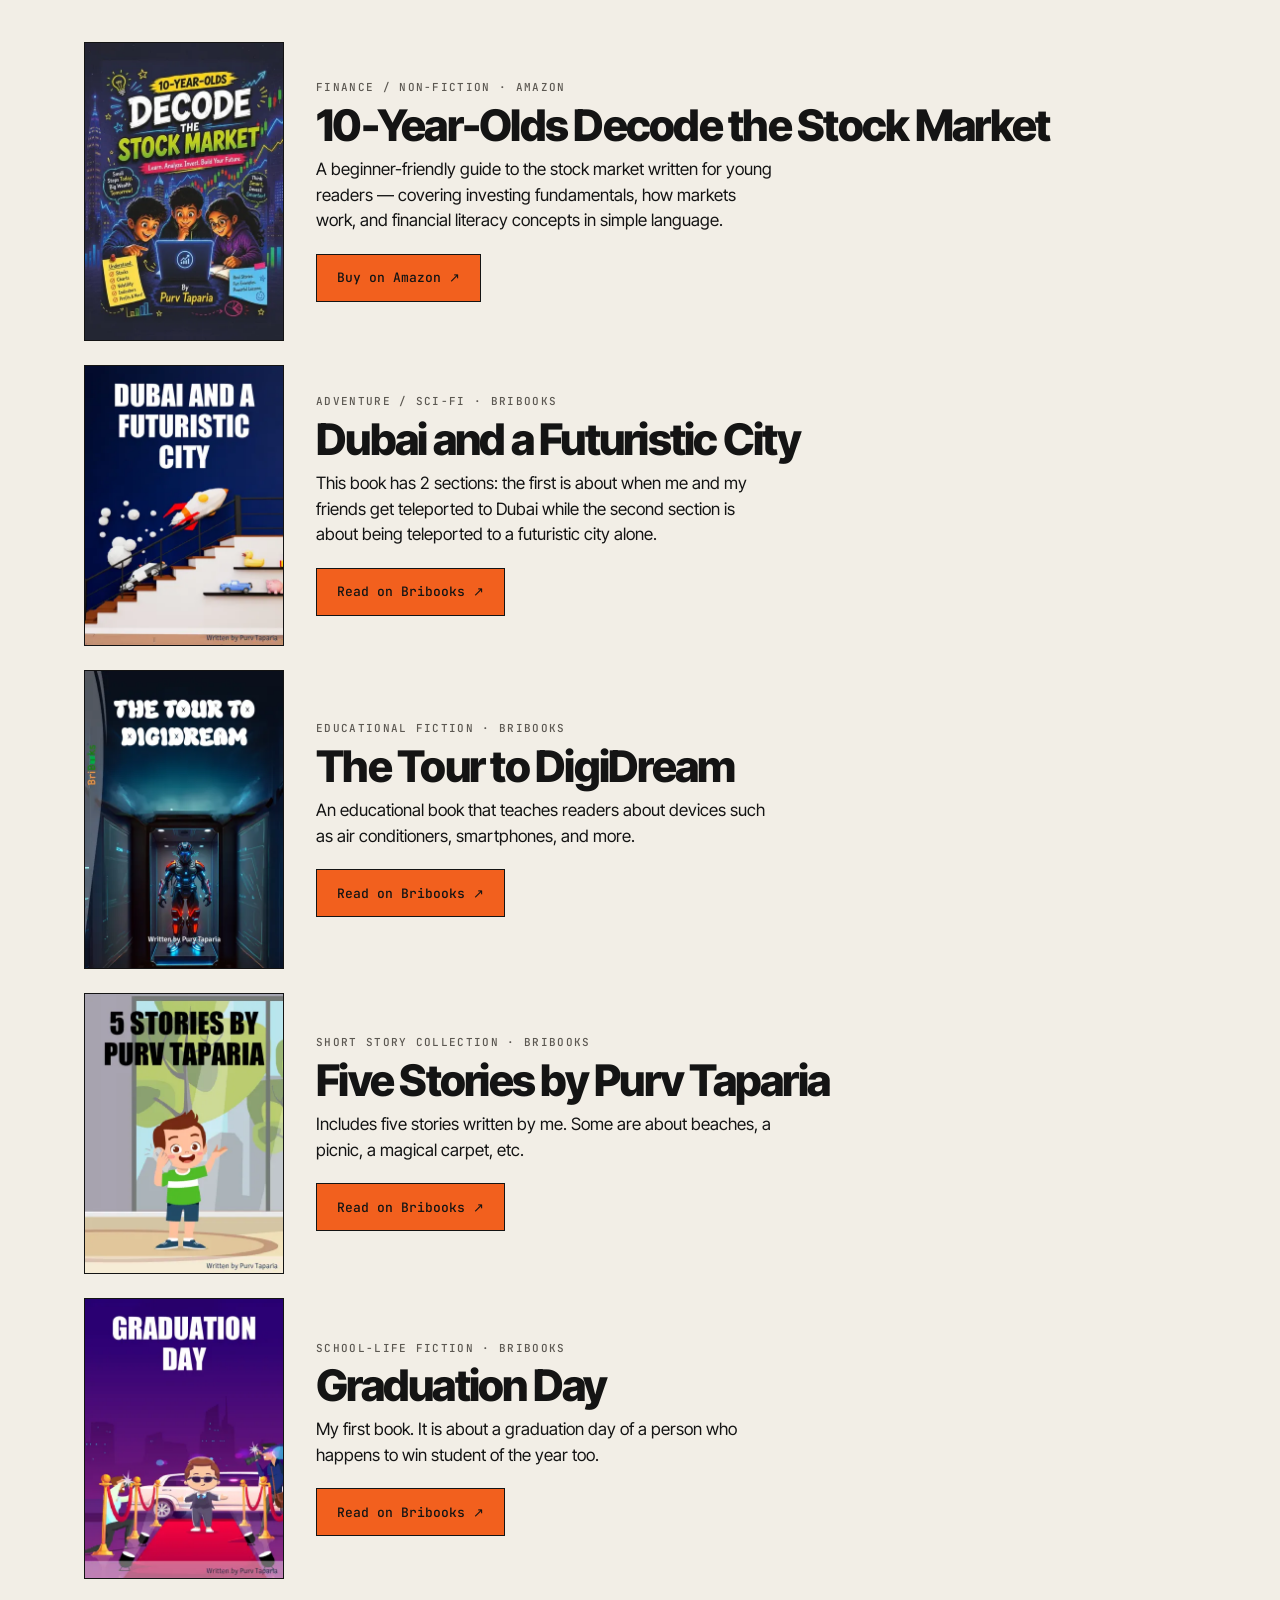
==== commit 1f06d36c: "Give the hero photo a hand-cut blob shape with grain and an off-register outline Co-Authored-By: Cla" ====
--- a/index.html
+++ b/index.html
@@ -518,7 +518,14 @@
         .s-nl:hover { color: var(--o); border-color: var(--o); box-shadow: 0 0 18px color-mix(in srgb, var(--o) 40%, transparent); }
         .s-em:hover { color: var(--b); border-color: var(--b); box-shadow: 0 0 18px color-mix(in srgb, var(--b) 40%, transparent); }
         .me { position: relative; justify-self: center; width: min(440px, 100%); aspect-ratio: 1; margin: 0; touch-action: pan-y; cursor: grab; }
-        .me-c { position: absolute; inset: 0; display: flex; align-items: flex-end; justify-content: center; overflow: hidden; border-radius: 50%; background: var(--y); transition: transform .5s var(--back); }
+        .me-c { position: absolute; inset: 0; display: flex; align-items: flex-end; justify-content: center; overflow: hidden; z-index: 1; border: 2px solid #141414; border-radius: var(--blob); background: var(--y); transition: transform .5s var(--back); }
+        /* hand-cut sticker: a lumpy blob, paper grain on top, and a second off-register outline left behind when you drag it */
+        .me { --blob: 64% 36% 55% 45% / 42% 58% 38% 62%; }
+        .me-c::after { content: ""; position: absolute; inset: 0; background: url("data:image/svg+xml,%3Csvg xmlns='http://www.w3.org/2000/svg' width='160' height='160'%3E%3Cfilter id='n'%3E%3CfeTurbulence type='fractalNoise' baseFrequency='.9' numOctaves='2' stitchTiles='stitch'/%3E%3CfeColorMatrix values='0 0 0 0 0 0 0 0 0 0 0 0 0 0 0 0 0 0 .55 0'/%3E%3C/filter%3E%3Crect width='100%25' height='100%25' filter='url(%23n)'/%3E%3C/svg%3E"); mix-blend-mode: multiply; opacity: .45; pointer-events: none; }
+        .me::before { content: ""; position: absolute; inset: -10px -6px -8px -12px; border: 1.5px solid var(--fg); border-radius: 42% 58% 38% 62% / 62% 38% 58% 42%; transform: rotate(-7deg); pointer-events: none; }
+        .motion .me-c, .motion .me::before { animation: morph 9s ease-in-out infinite alternate; }
+        .motion .me::before { animation-duration: 12s; animation-direction: alternate-reverse; }
+        @keyframes morph { 50% { border-radius: 40% 60% 66% 34% / 58% 40% 62% 42%; } 100% { border-radius: 58% 42% 36% 64% / 38% 64% 36% 60%; } }
         .me-c img { display: block; width: 80%; height: auto; -webkit-user-drag: none; user-select: none; }
         .confetti { position: absolute; left: 50%; top: 45%; z-index: 4; width: 9px; height: 9px; border: 1px solid #141414; pointer-events: none; }
         .confetti:nth-child(odd) { border-radius: 50%; }
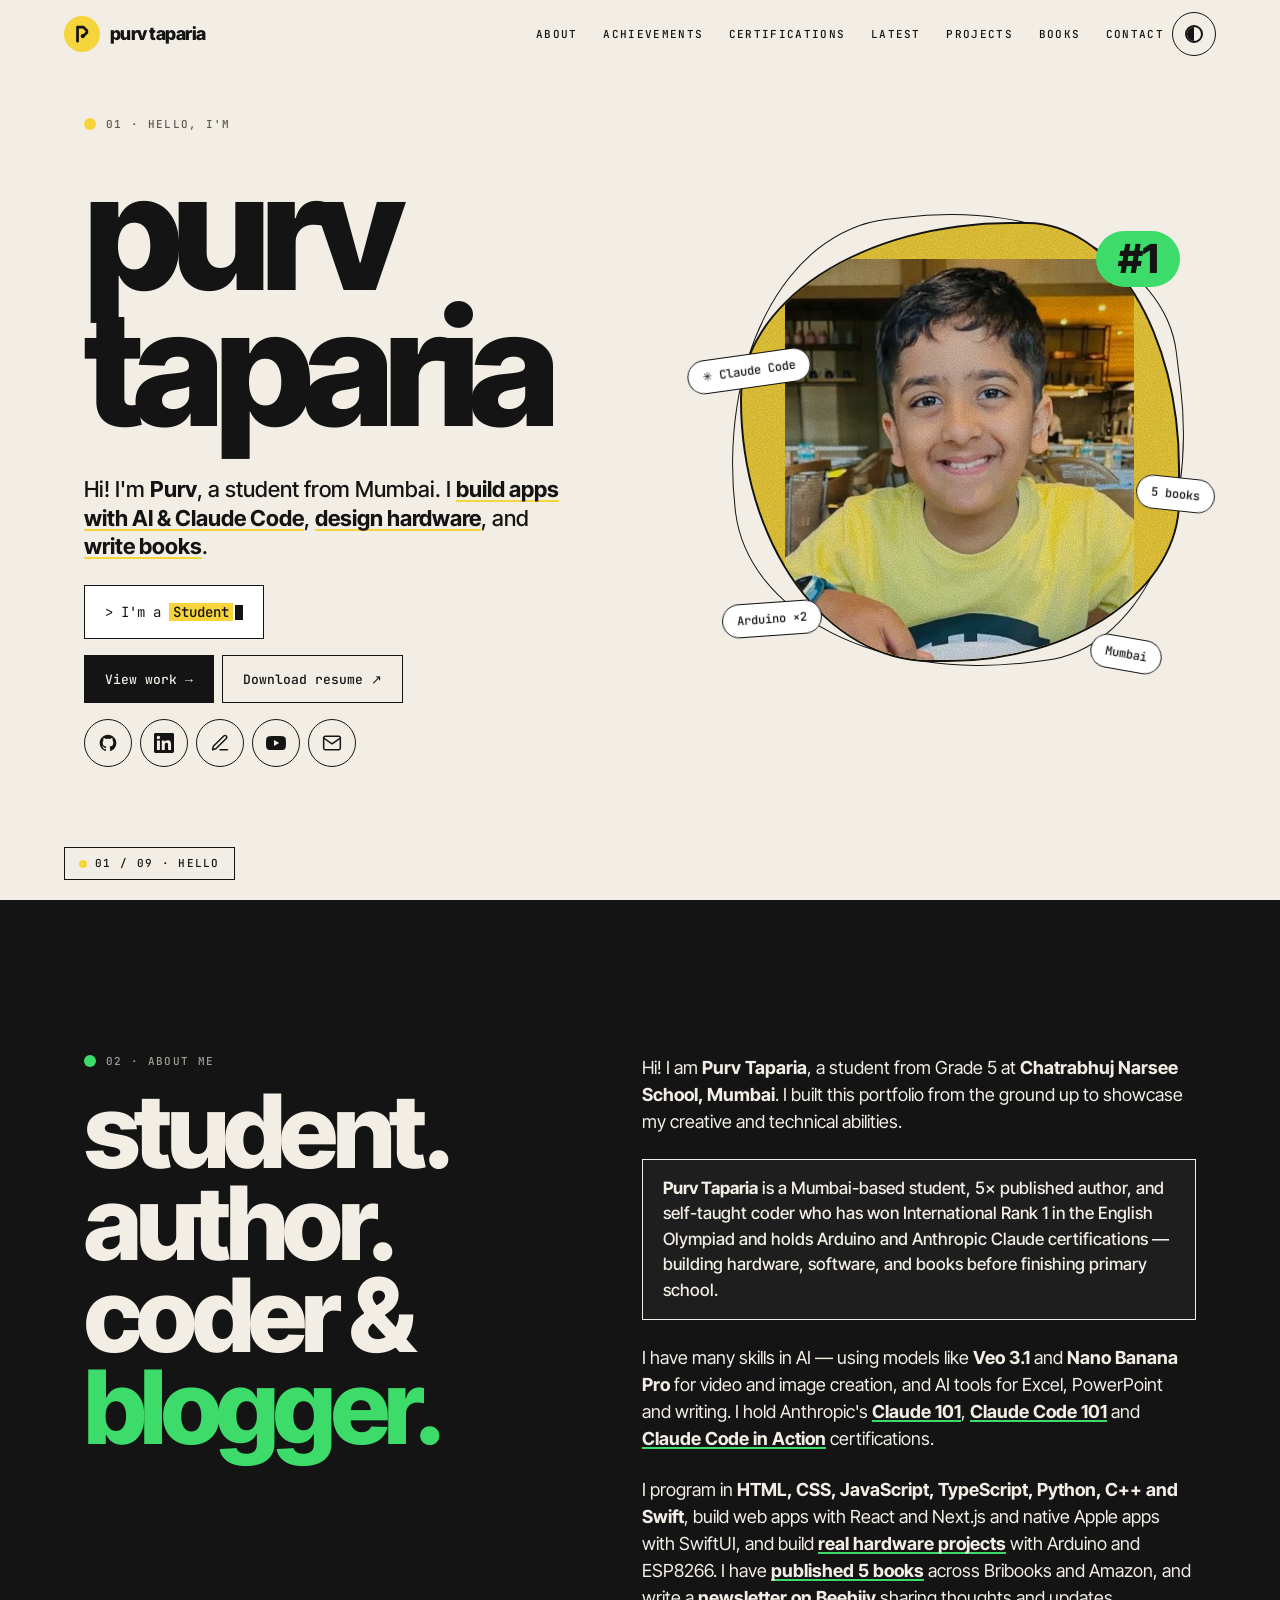
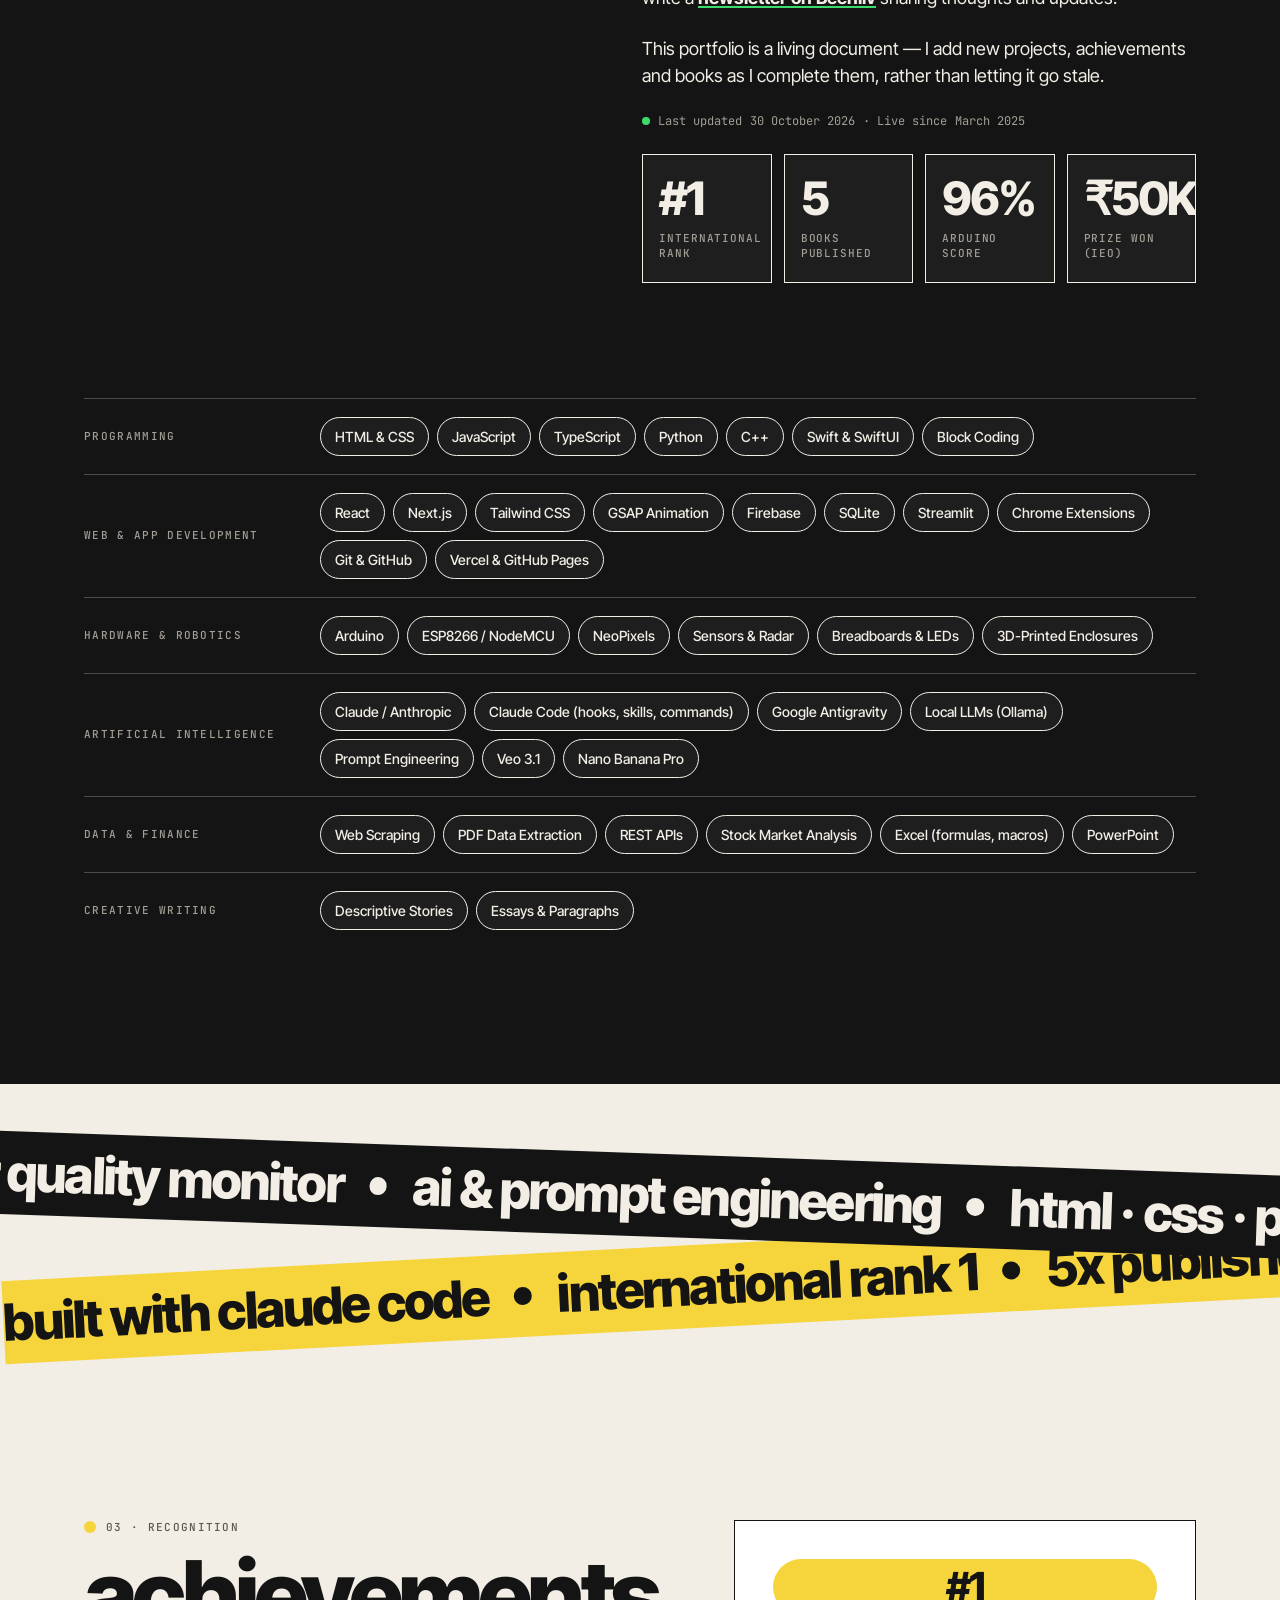
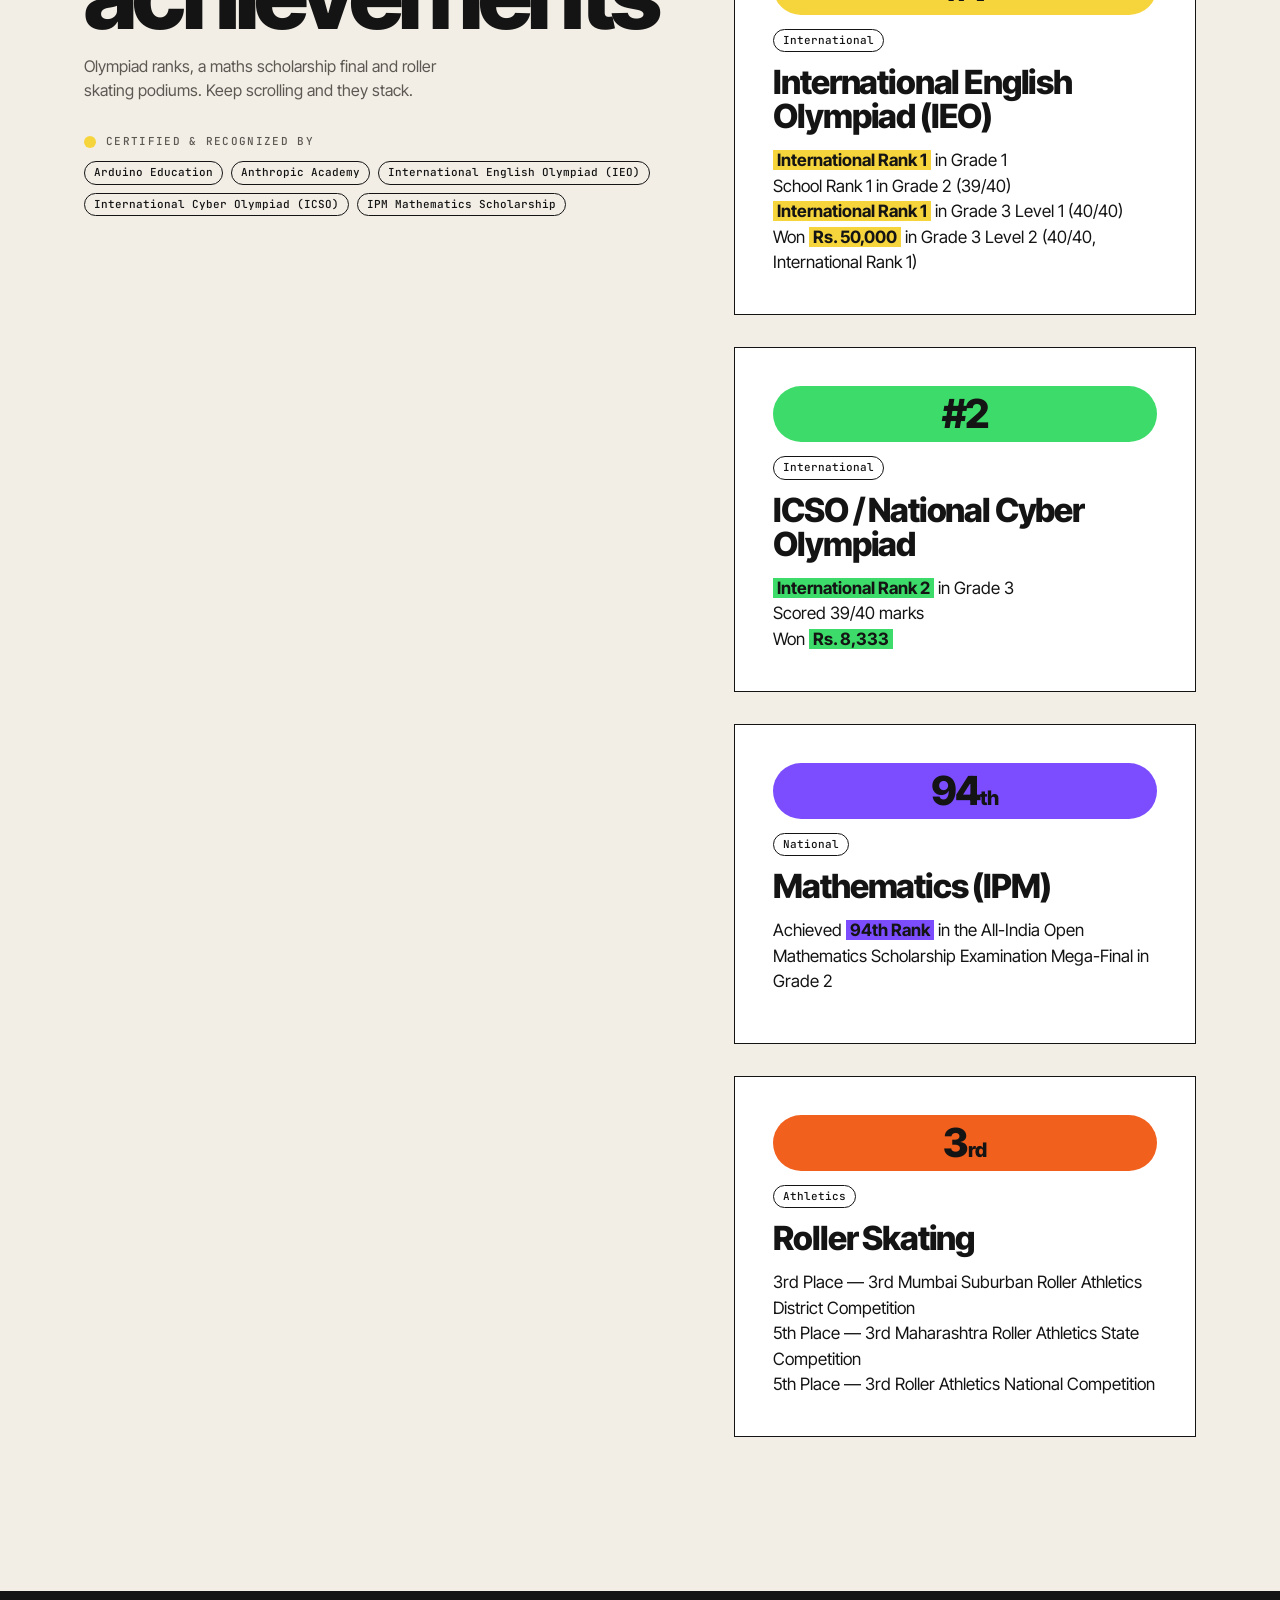
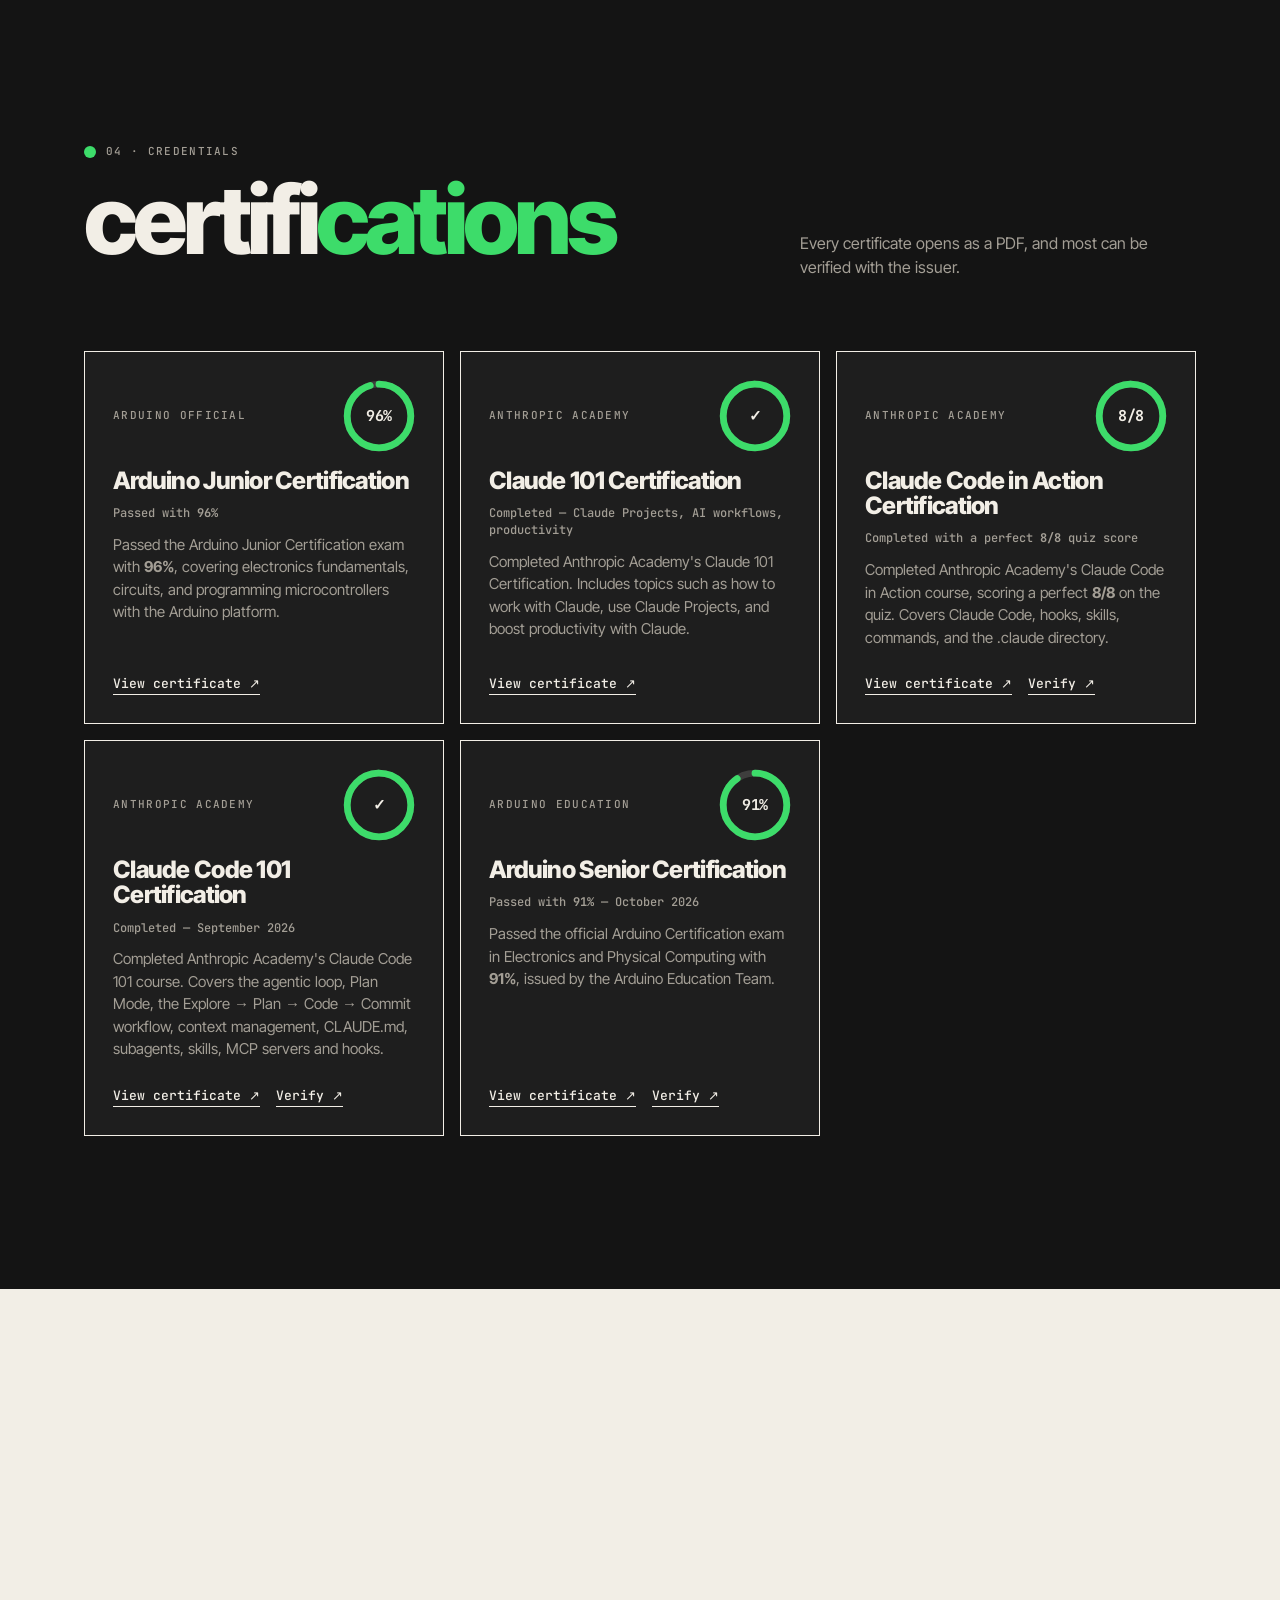
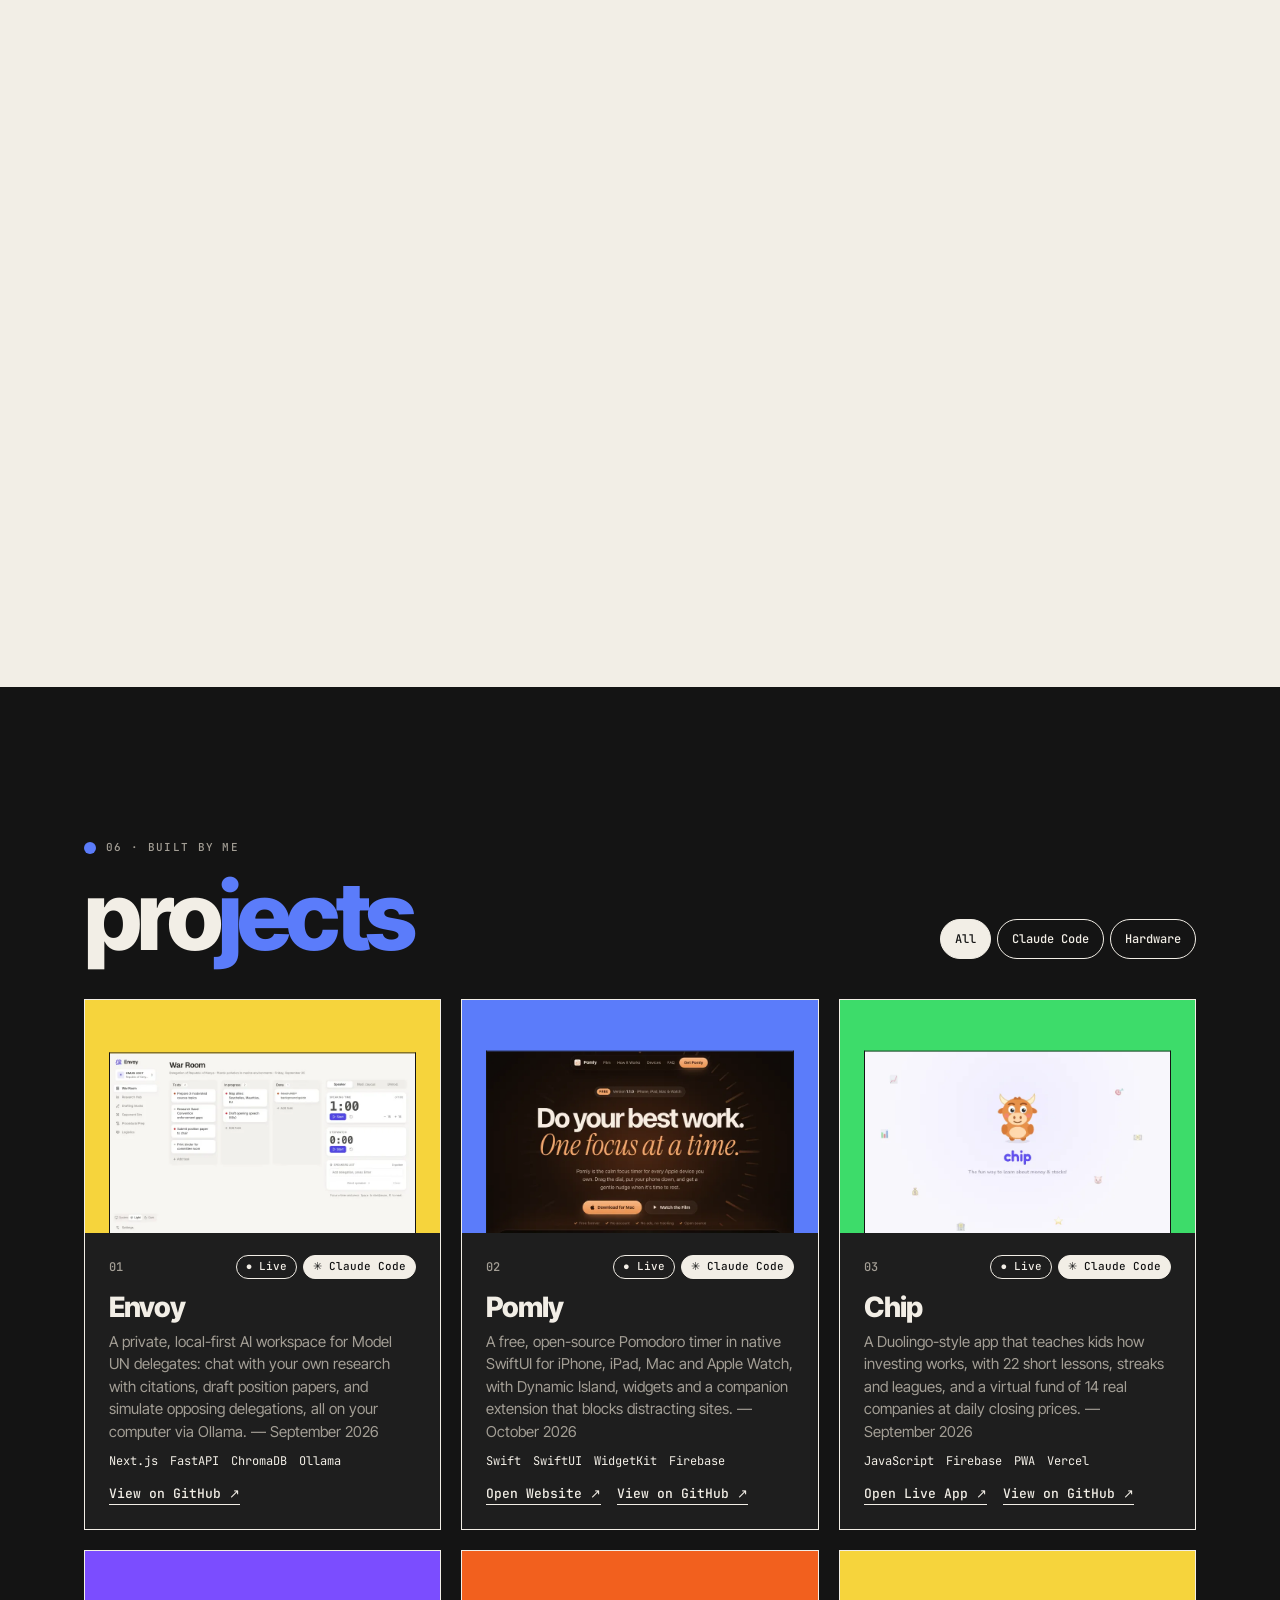
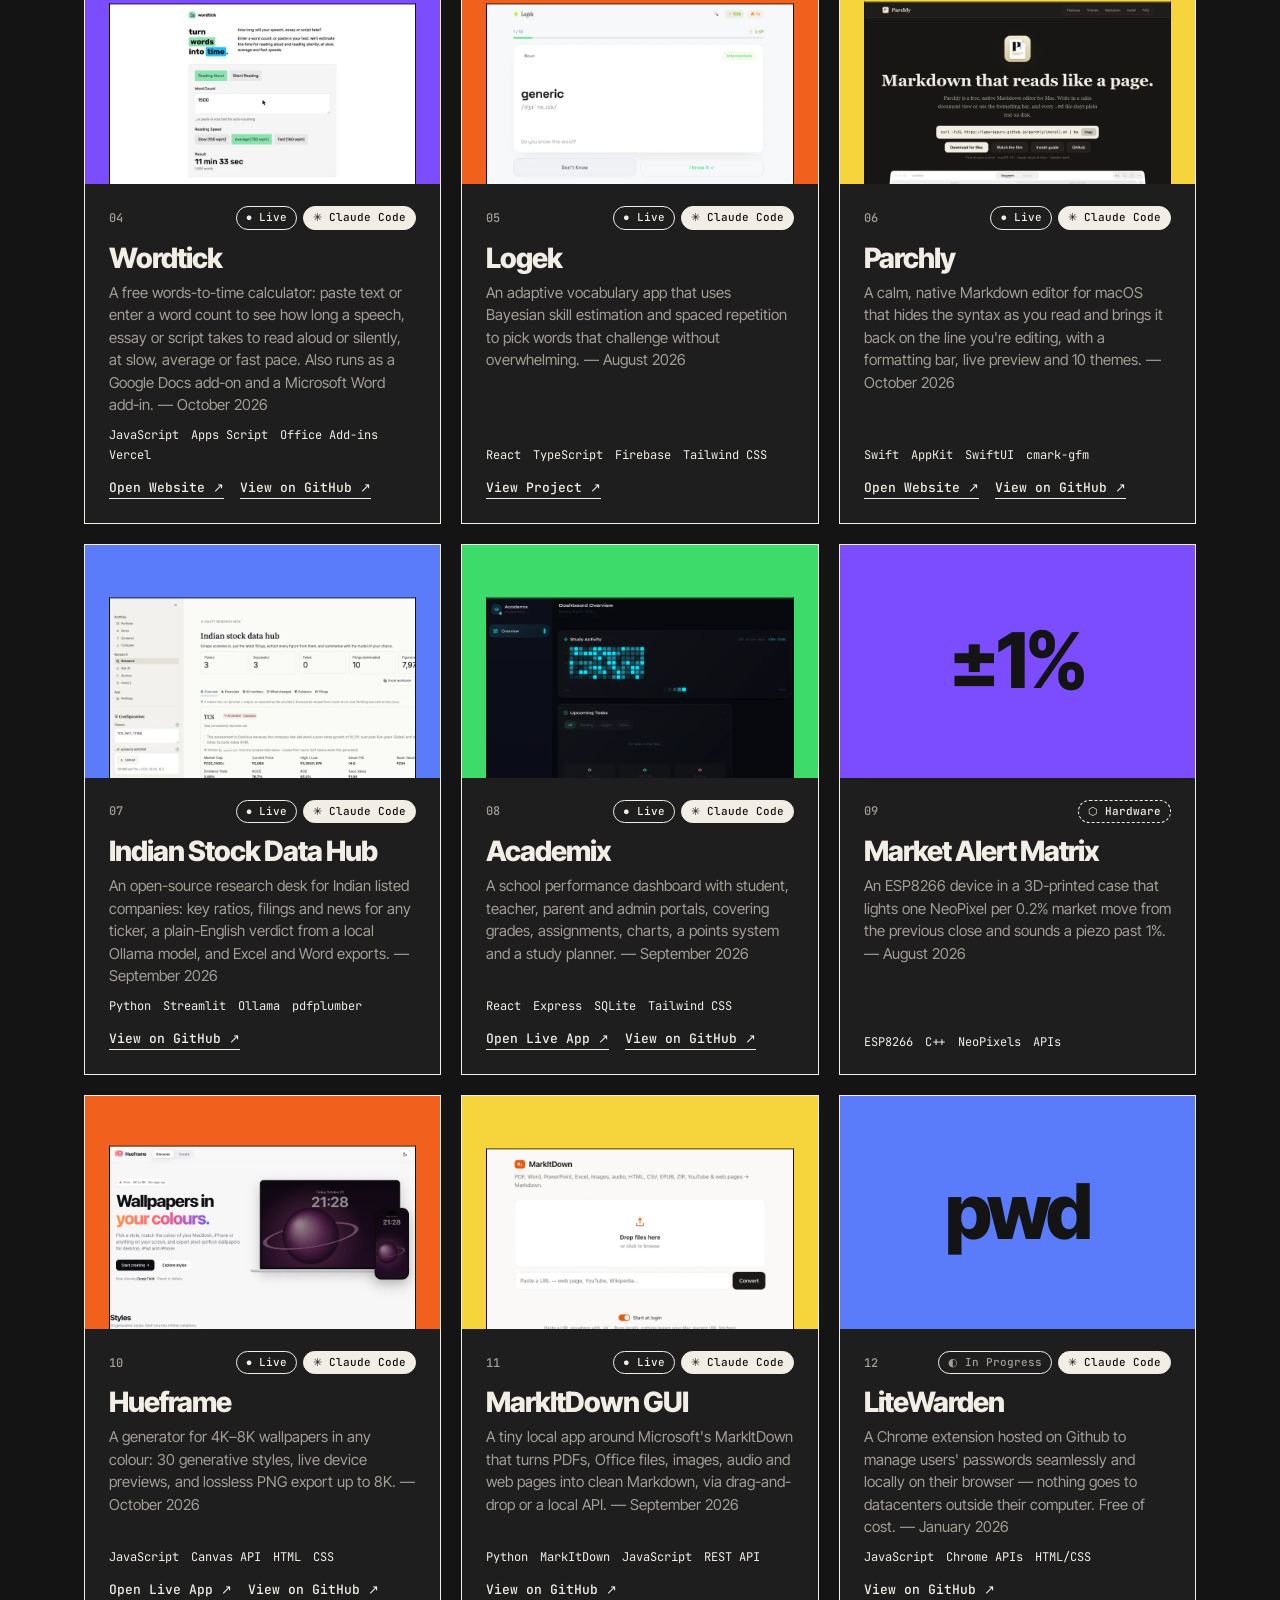
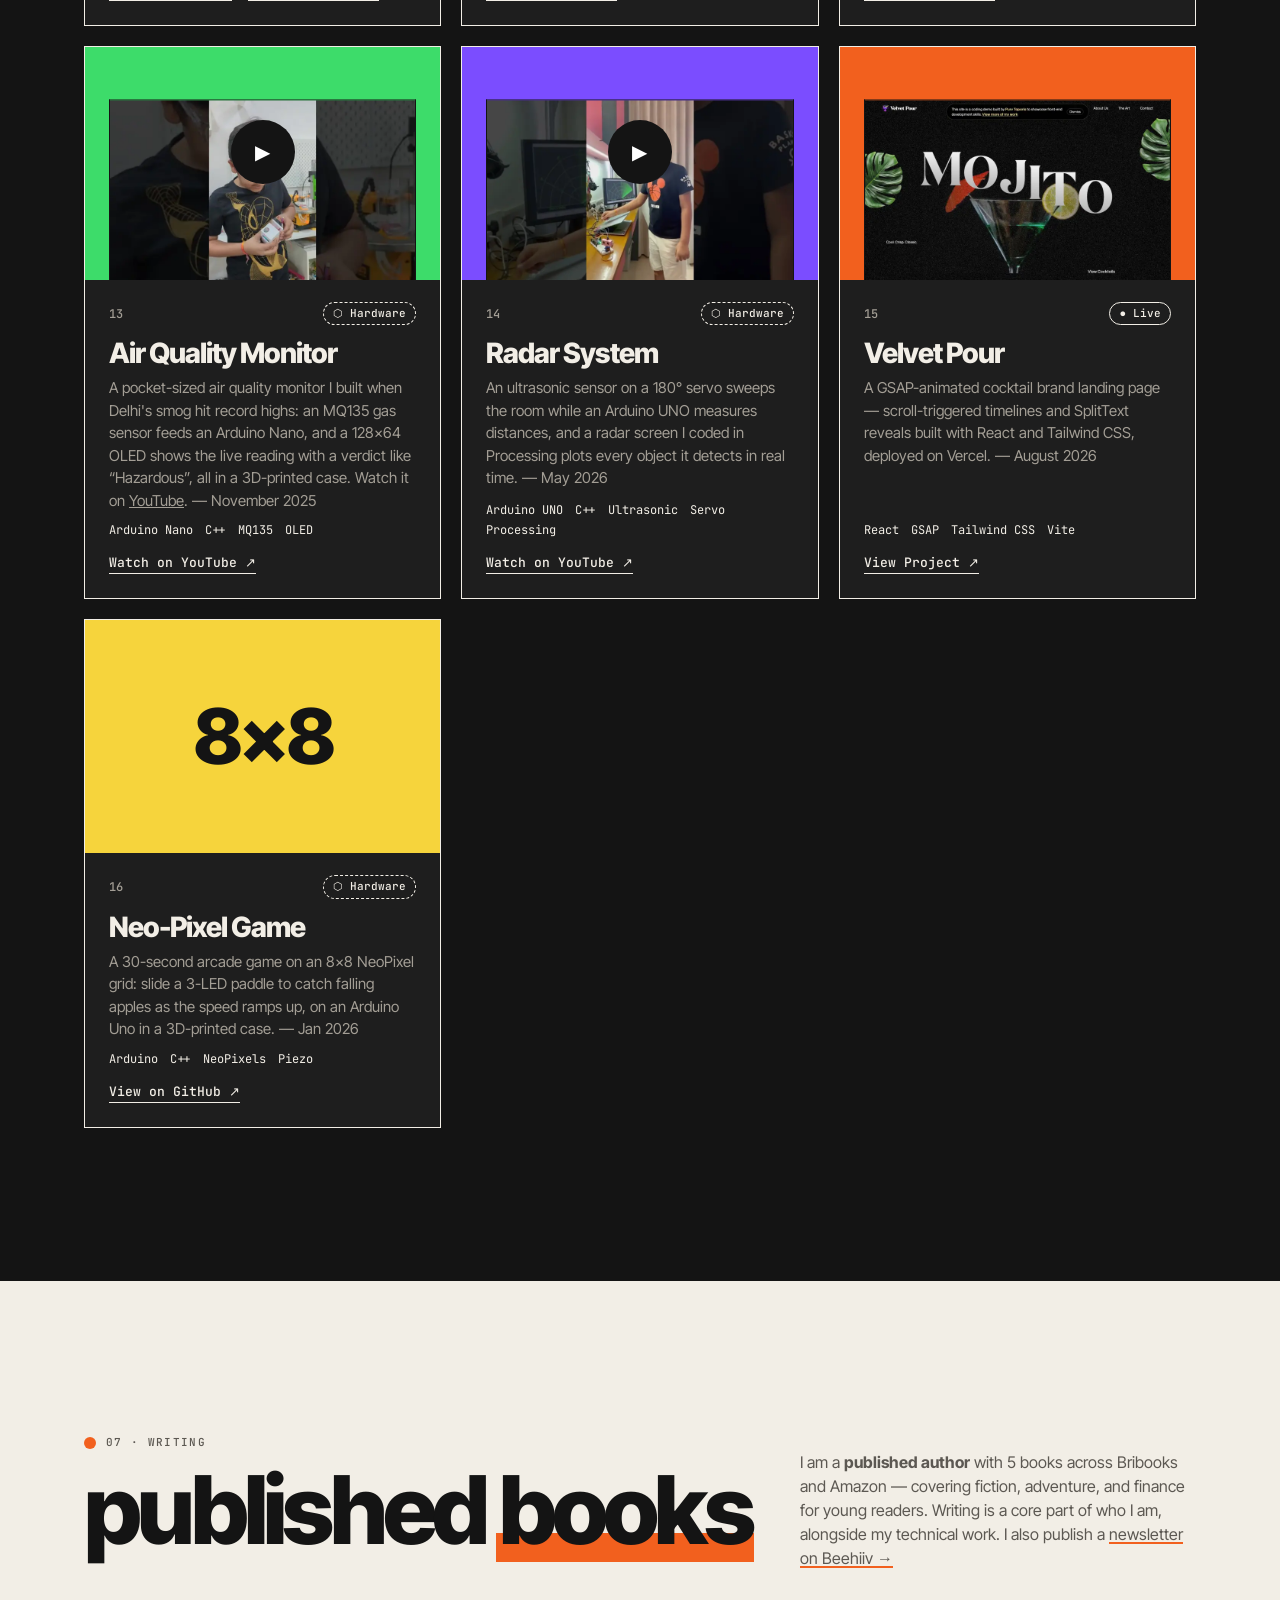
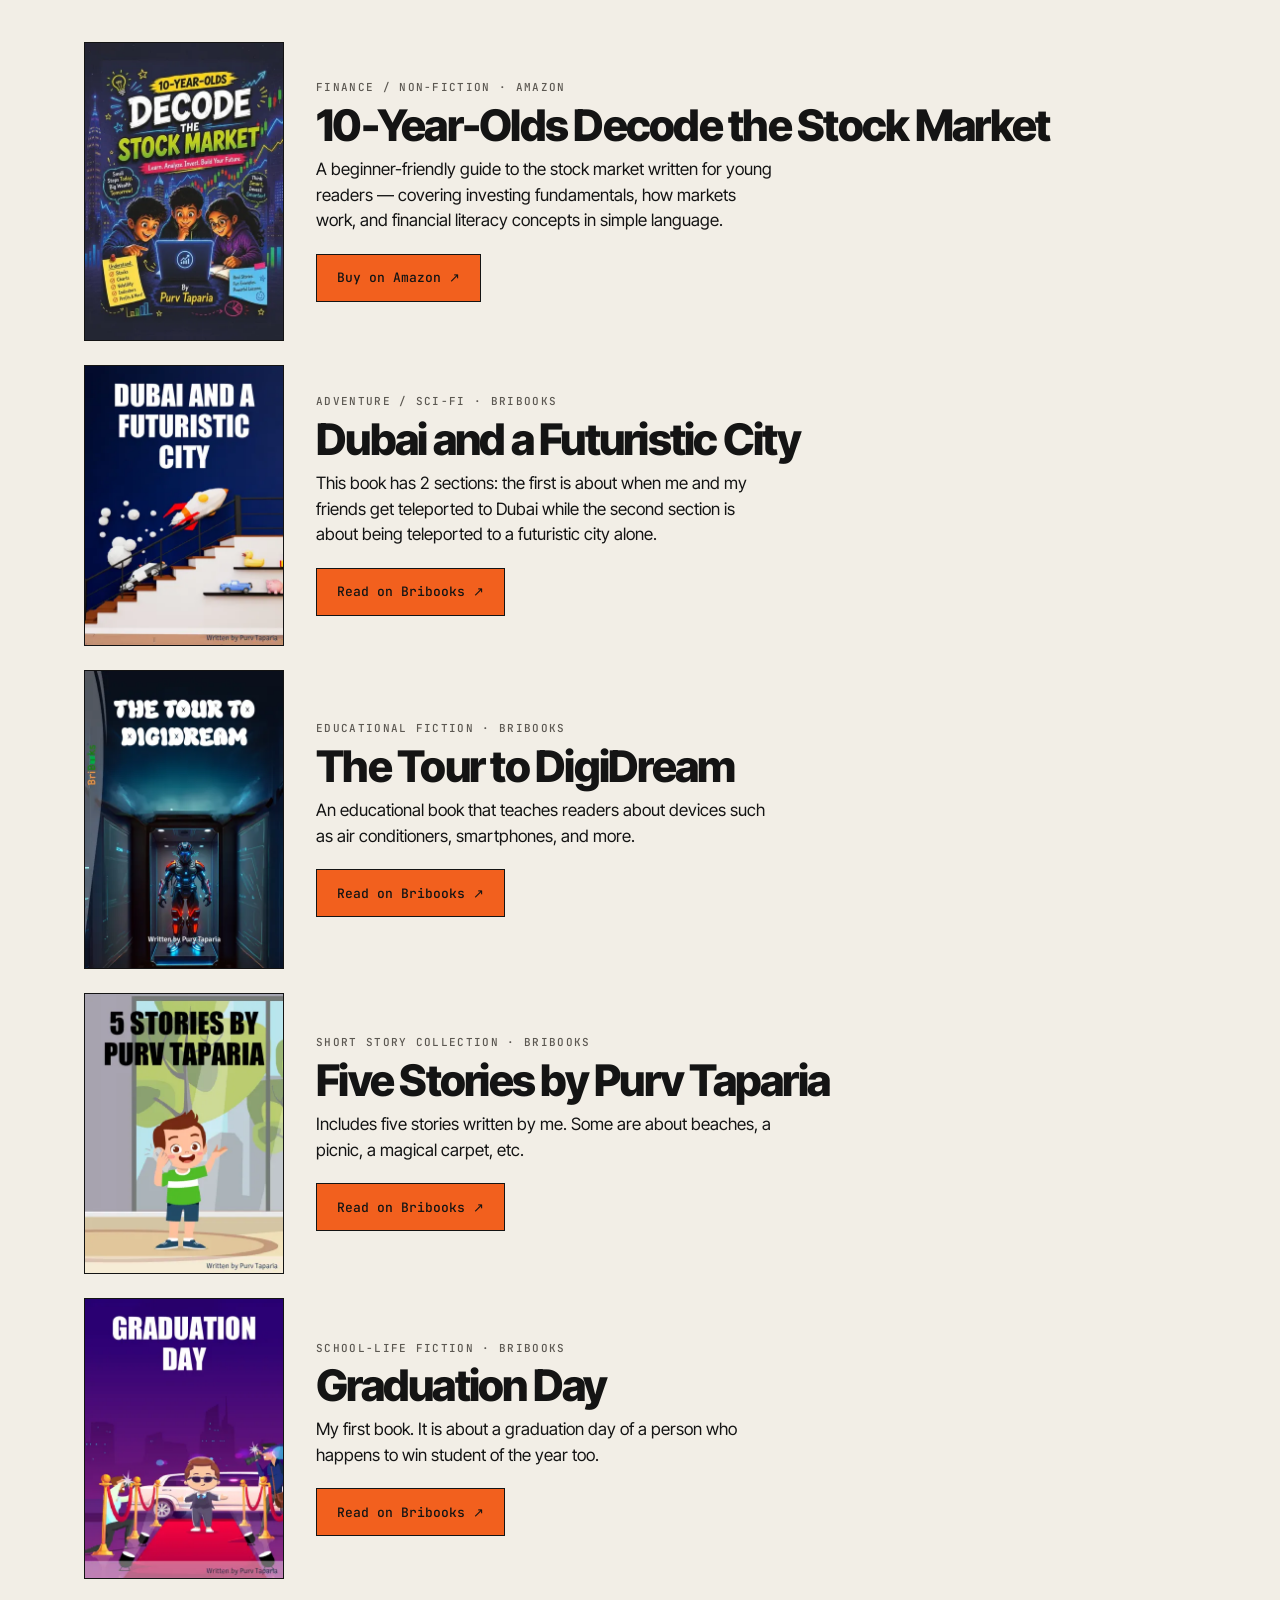
==== commit 54a61d0c: "Cut mobile main-thread work: skip unchanged --vel writes, defer long sections, desktop-only morph Co" ====
--- a/index.html
+++ b/index.html
@@ -30,6 +30,7 @@
     <link rel="icon" href="assets/favicon.ico" sizes="48x48" />
     <link rel="icon" href="assets/favicon.svg" type="image/svg+xml" />
     <link rel="apple-touch-icon" href="assets/apple-touch-icon.png" />
+    <link rel="preconnect" href="https://gateway.umami.is" crossorigin />
     <link rel="preload" as="image" href="assets/purv.webp" fetchpriority="high" />
     <link rel="preload" as="font" type="font/woff2" href="assets/fonts/inter-tight.woff2" crossorigin />
     <link rel="preload" as="font" type="font/woff2" href="assets/fonts/jetbrains-mono.woff2" crossorigin />
@@ -523,8 +524,12 @@
         .me { --blob: 64% 36% 55% 45% / 42% 58% 38% 62%; }
         .me-c::after { content: ""; position: absolute; inset: 0; background: url("data:image/svg+xml,%3Csvg xmlns='http://www.w3.org/2000/svg' width='160' height='160'%3E%3Cfilter id='n'%3E%3CfeTurbulence type='fractalNoise' baseFrequency='.9' numOctaves='2' stitchTiles='stitch'/%3E%3CfeColorMatrix values='0 0 0 0 0 0 0 0 0 0 0 0 0 0 0 0 0 0 .55 0'/%3E%3C/filter%3E%3Crect width='100%25' height='100%25' filter='url(%23n)'/%3E%3C/svg%3E"); mix-blend-mode: multiply; opacity: .45; pointer-events: none; }
         .me::before { content: ""; position: absolute; inset: -10px -6px -8px -12px; border: 1.5px solid var(--fg); border-radius: 42% 58% 38% 62% / 62% 38% 58% 42%; transform: rotate(-7deg); pointer-events: none; }
-        .motion .me-c, .motion .me::before { animation: morph 9s ease-in-out infinite alternate; }
-        .motion .me::before { animation-duration: 12s; animation-direction: alternate-reverse; }
+        @media (min-width: 900px) {
+            .motion .me-c, .motion .me::before { animation: morph 9s ease-in-out infinite alternate; }
+            .motion .me::before { animation-duration: 12s; animation-direction: alternate-reverse; }
+        }
+        /* skip layout/paint of long below-the-fold sections until they near the screen */
+        #latest, #faq { content-visibility: auto; contain-intrinsic-size: auto 1400px; }
         @keyframes morph { 50% { border-radius: 40% 60% 66% 34% / 58% 40% 62% 42%; } 100% { border-radius: 58% 42% 36% 64% / 38% 64% 36% 60%; } }
         .me-c img { display: block; width: 80%; height: auto; -webkit-user-drag: none; user-select: none; }
         .confetti { position: absolute; left: 50%; top: 45%; z-index: 4; width: 9px; height: 9px; border: 1px solid #141414; pointer-events: none; }
@@ -1667,7 +1672,7 @@
 
     <button id="btt" type="button" aria-label="Back to top">↑</button>
 
-    <script src="assets/site.js?v=pp3" defer></script>
+    <script src="assets/site.js?v=pp4" defer></script>
 </body>
 
 </html>
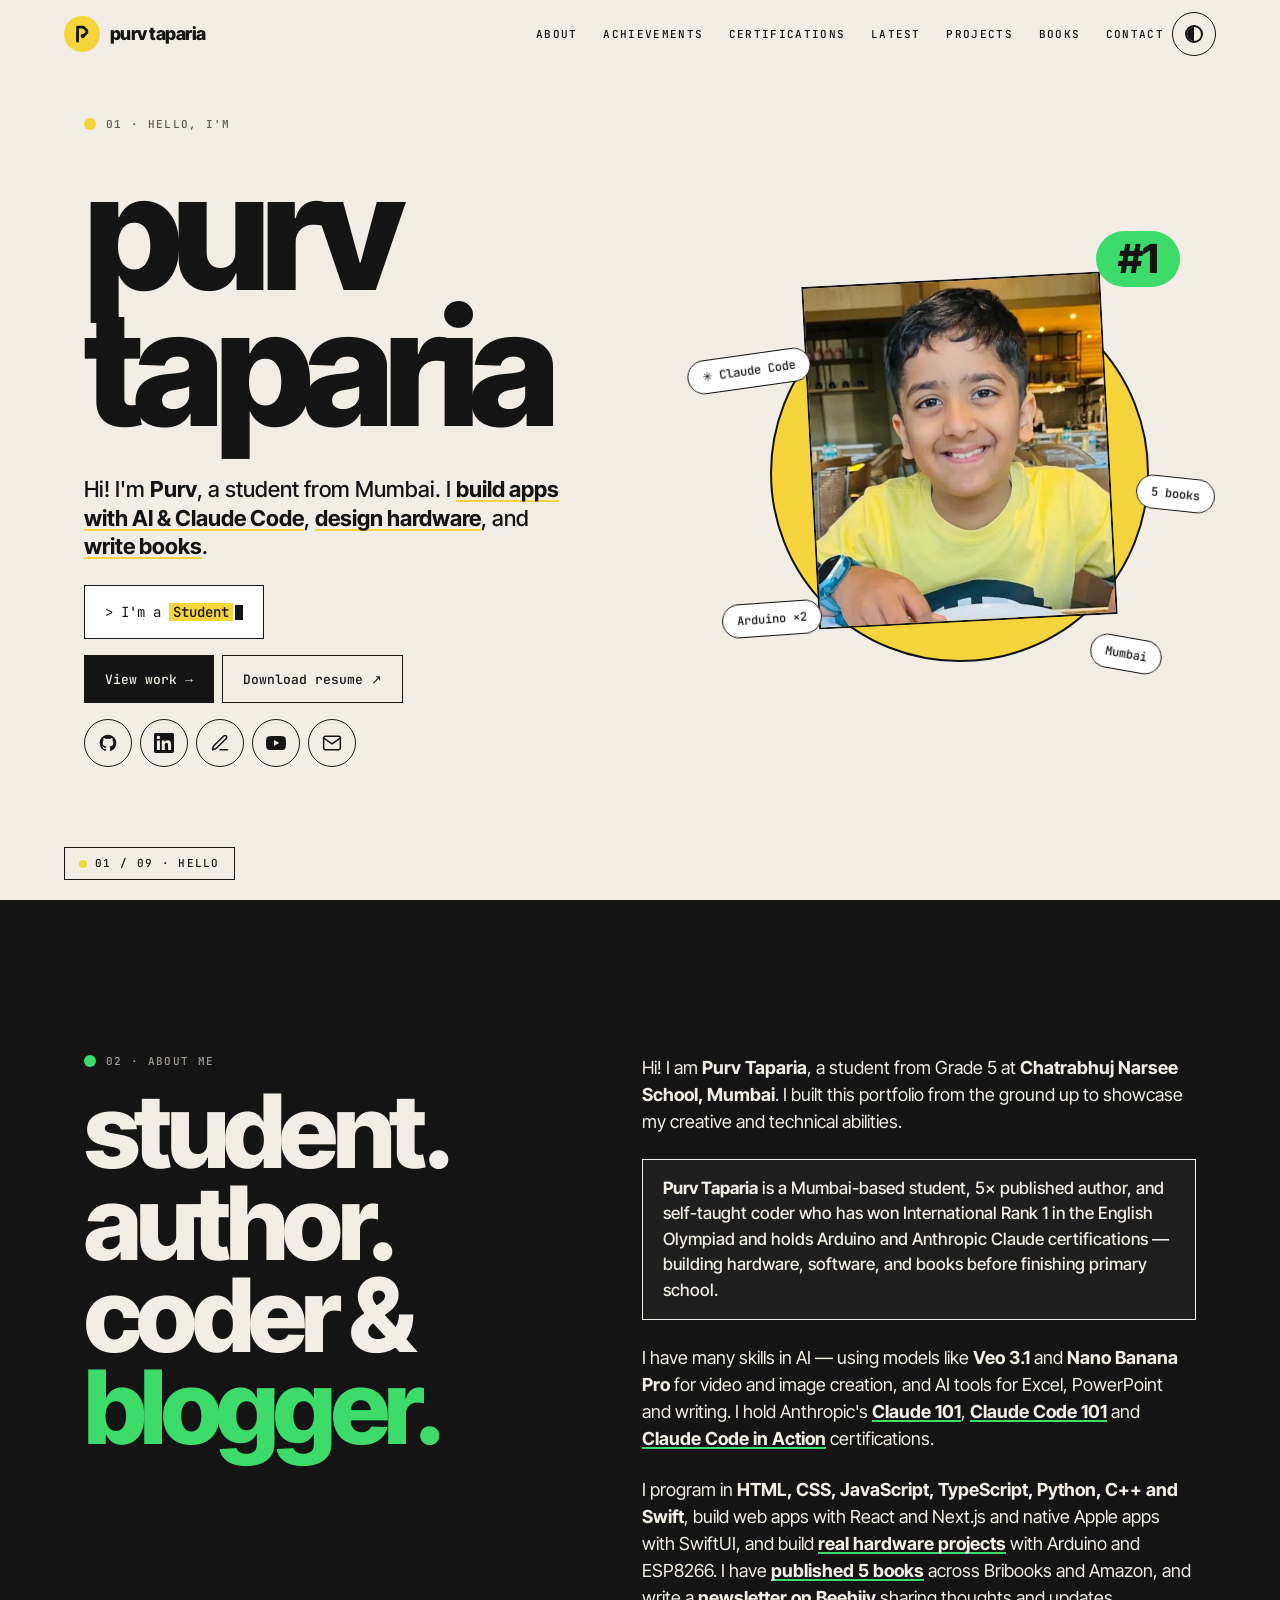
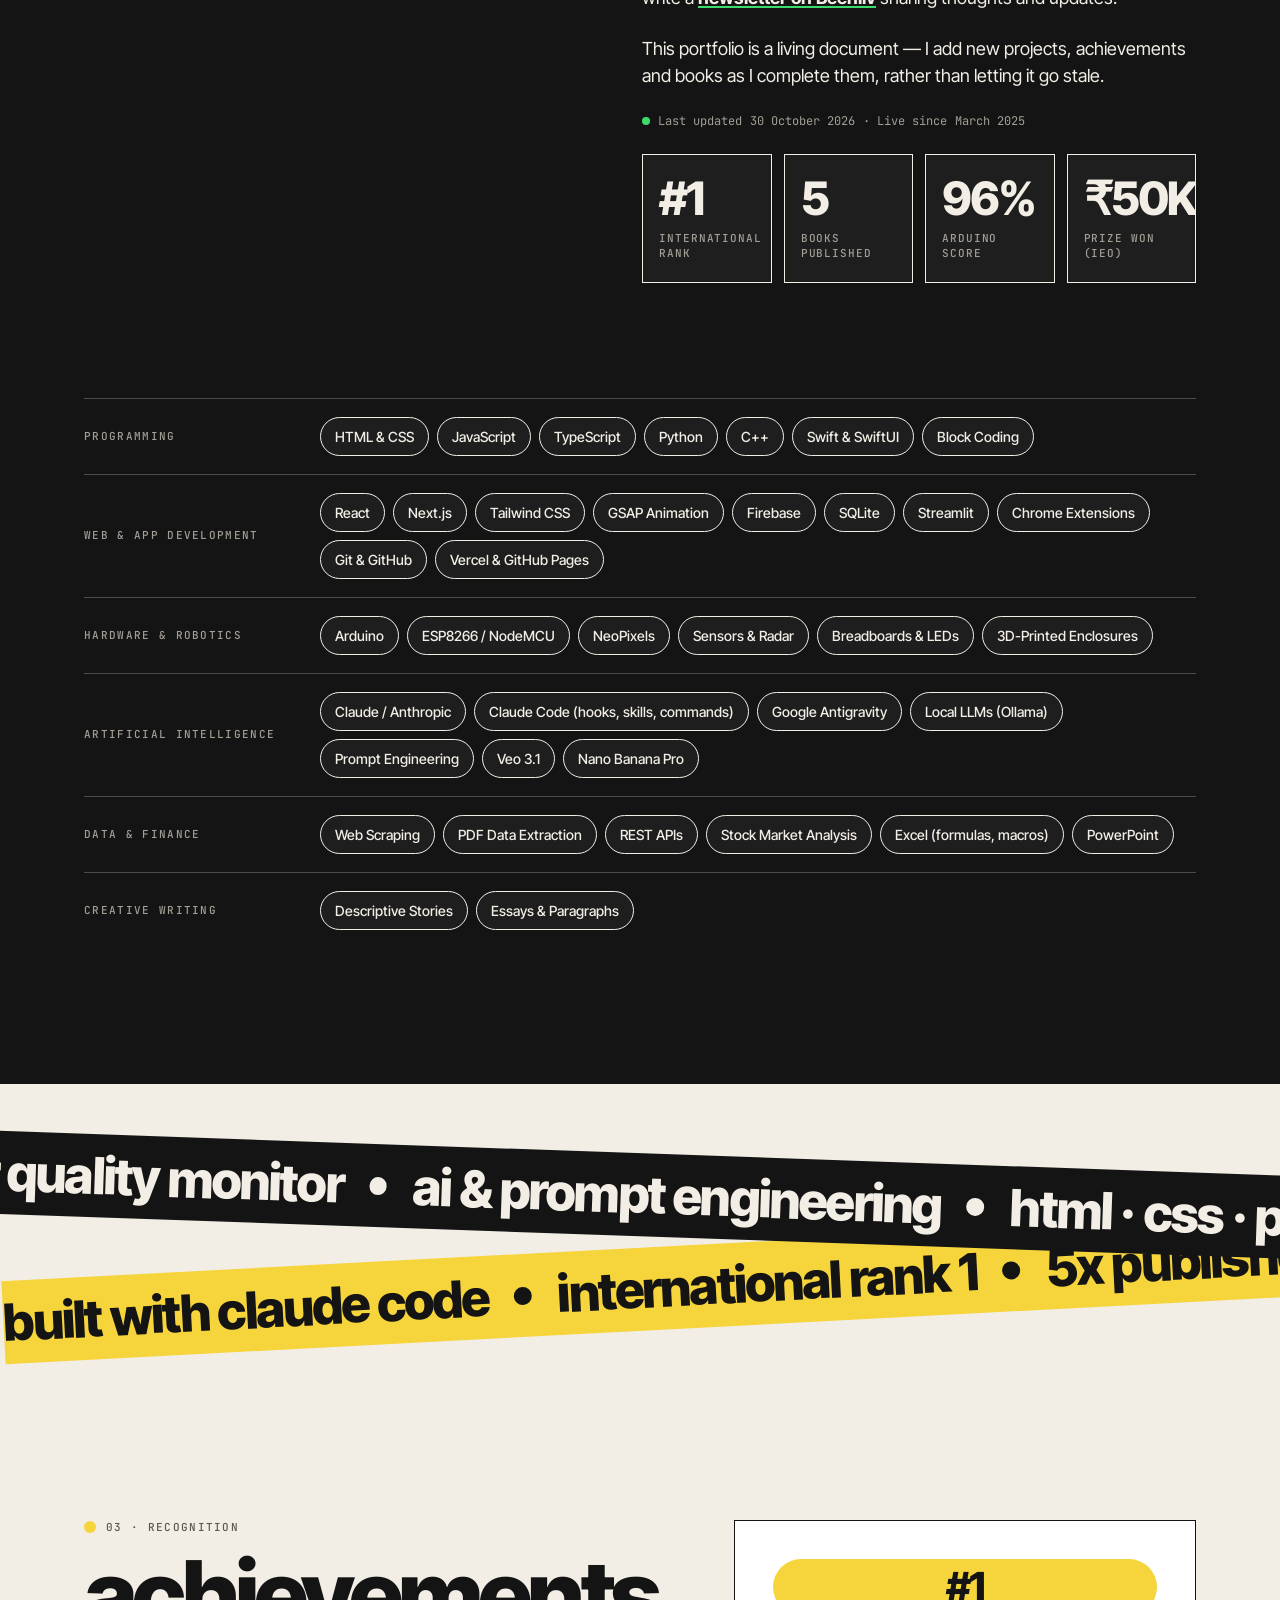
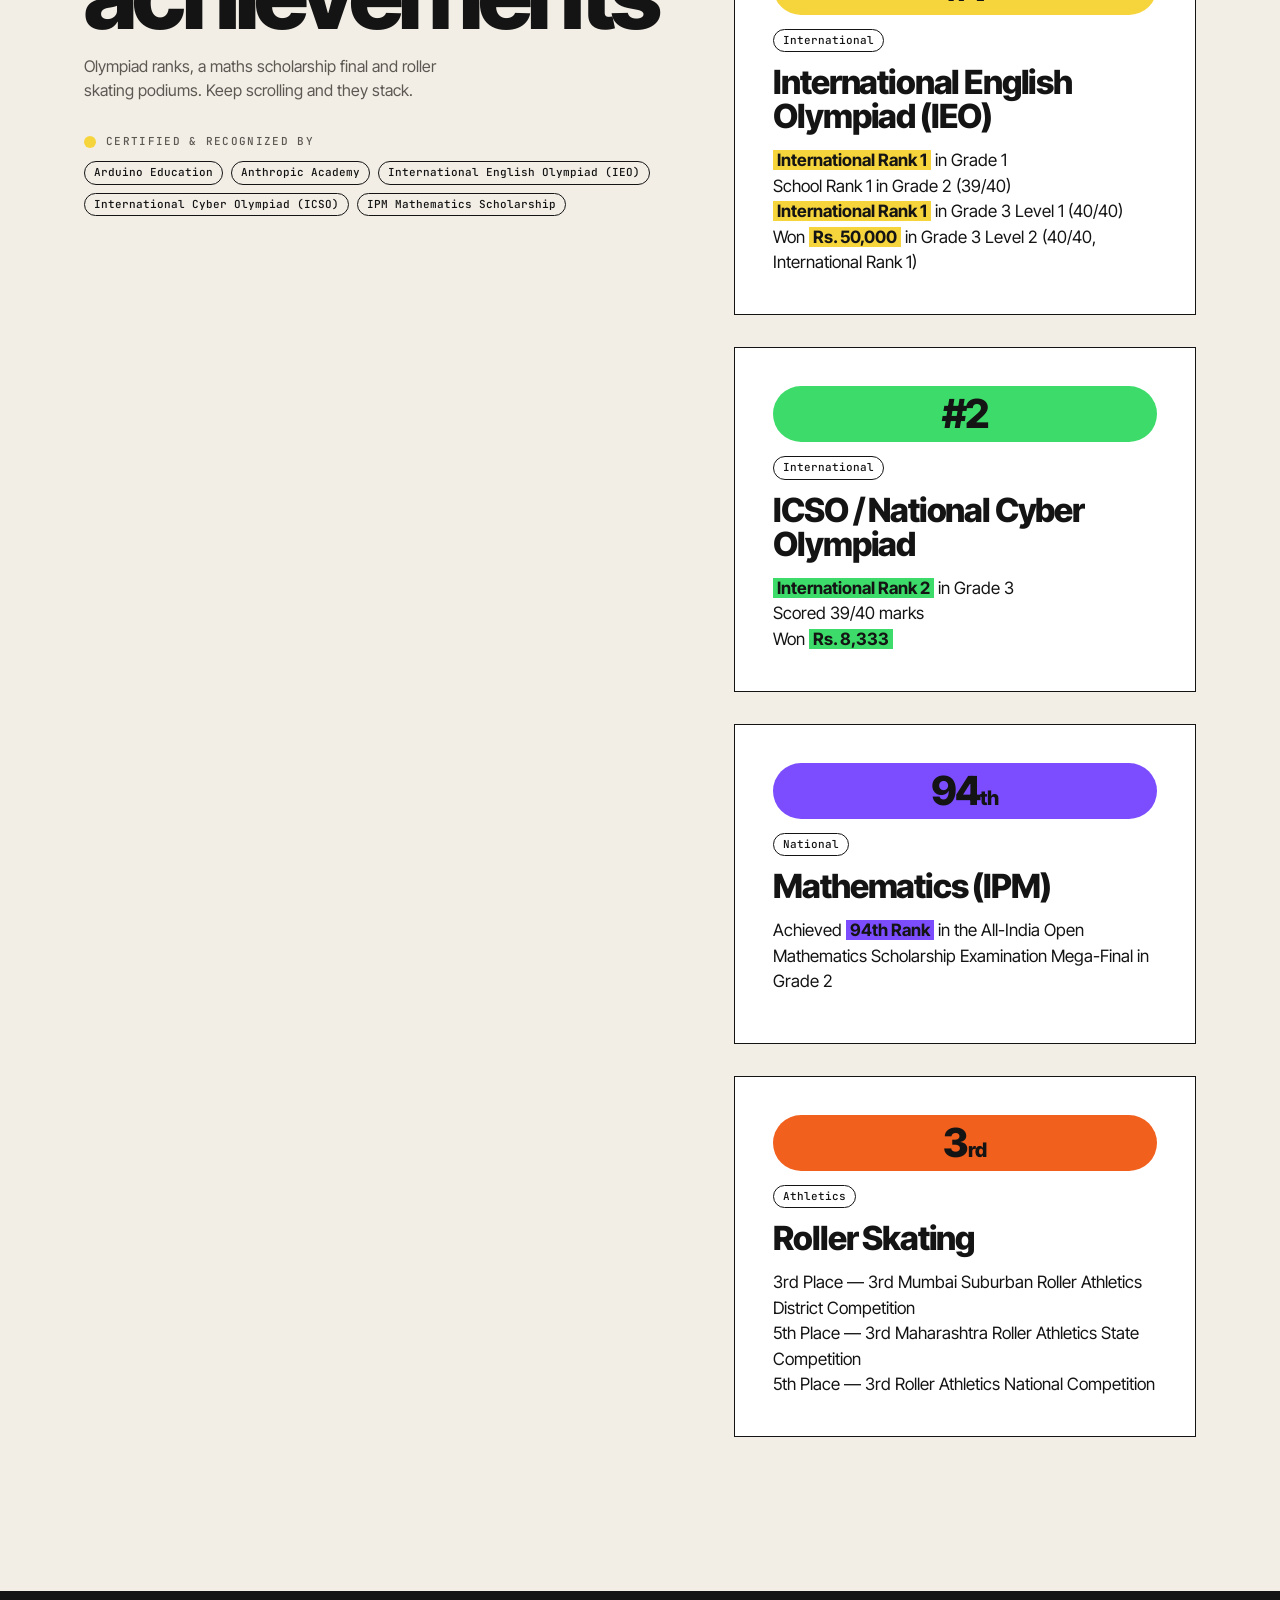
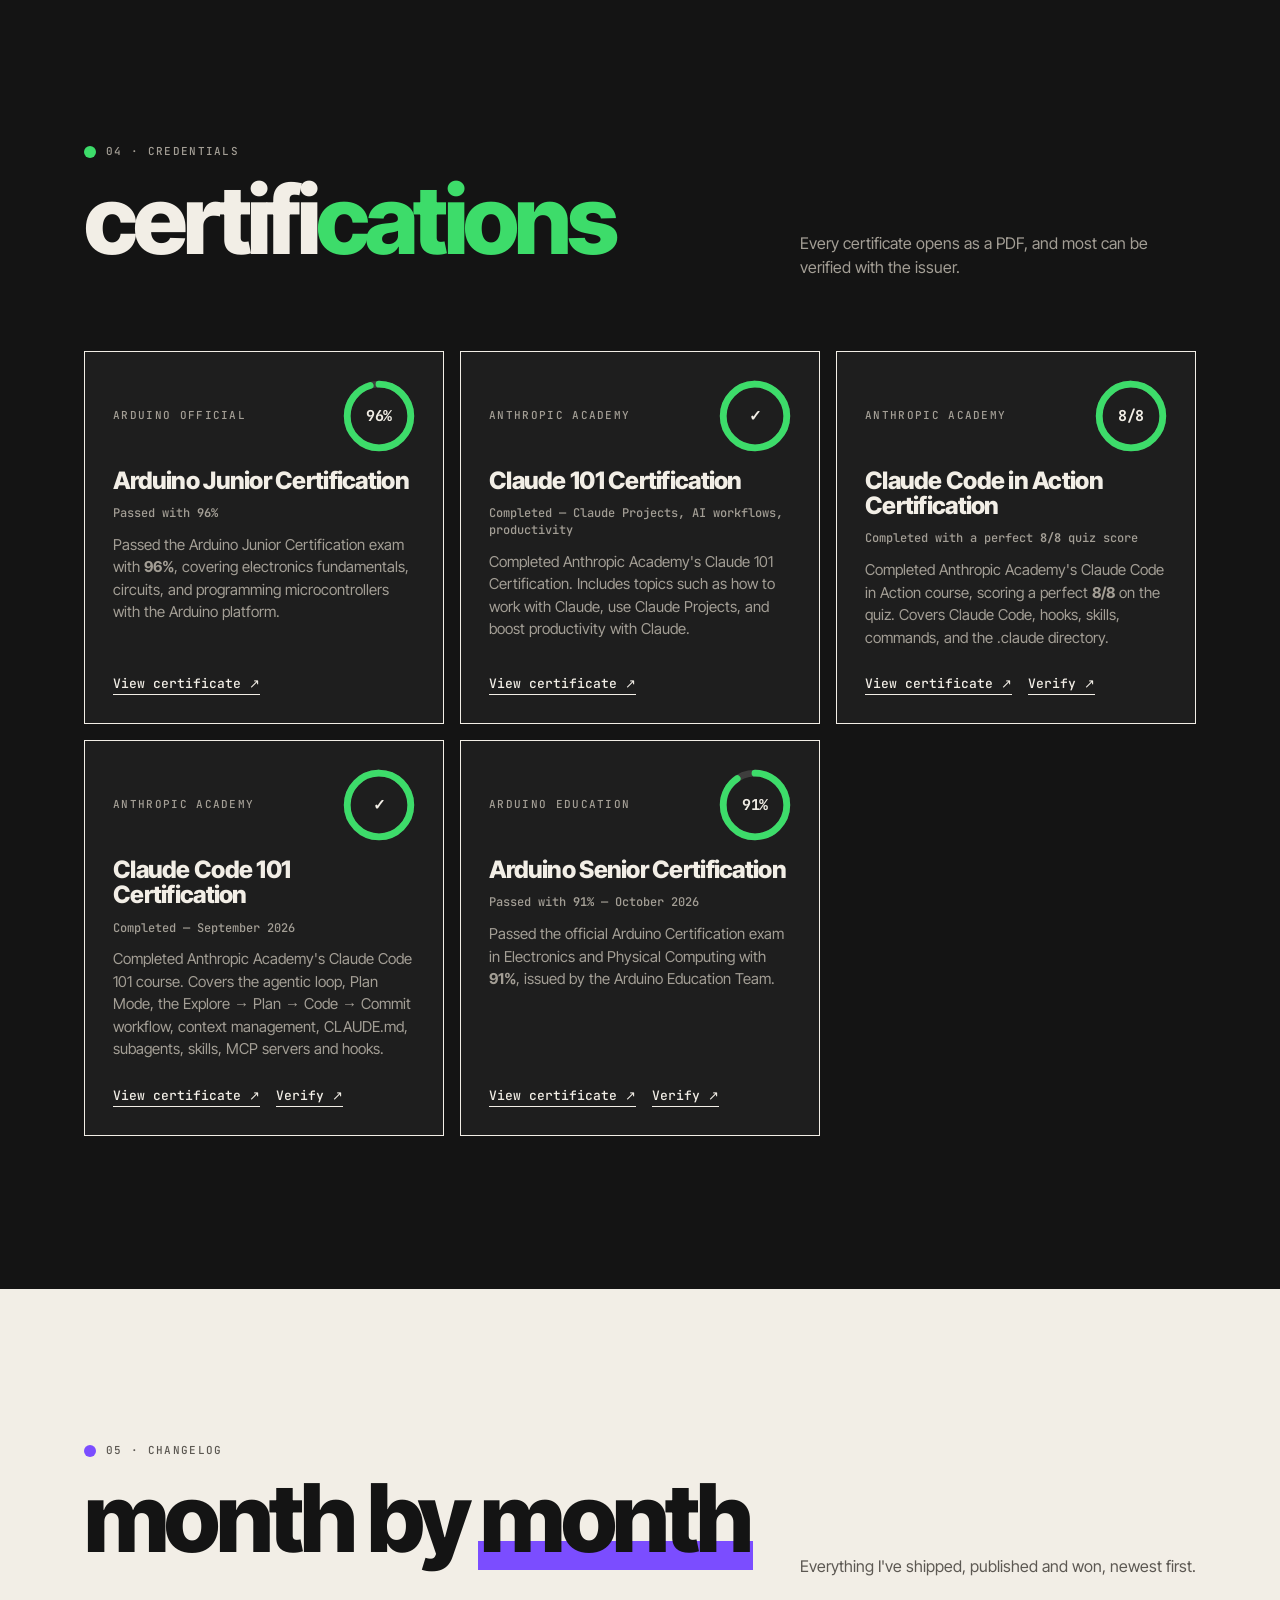
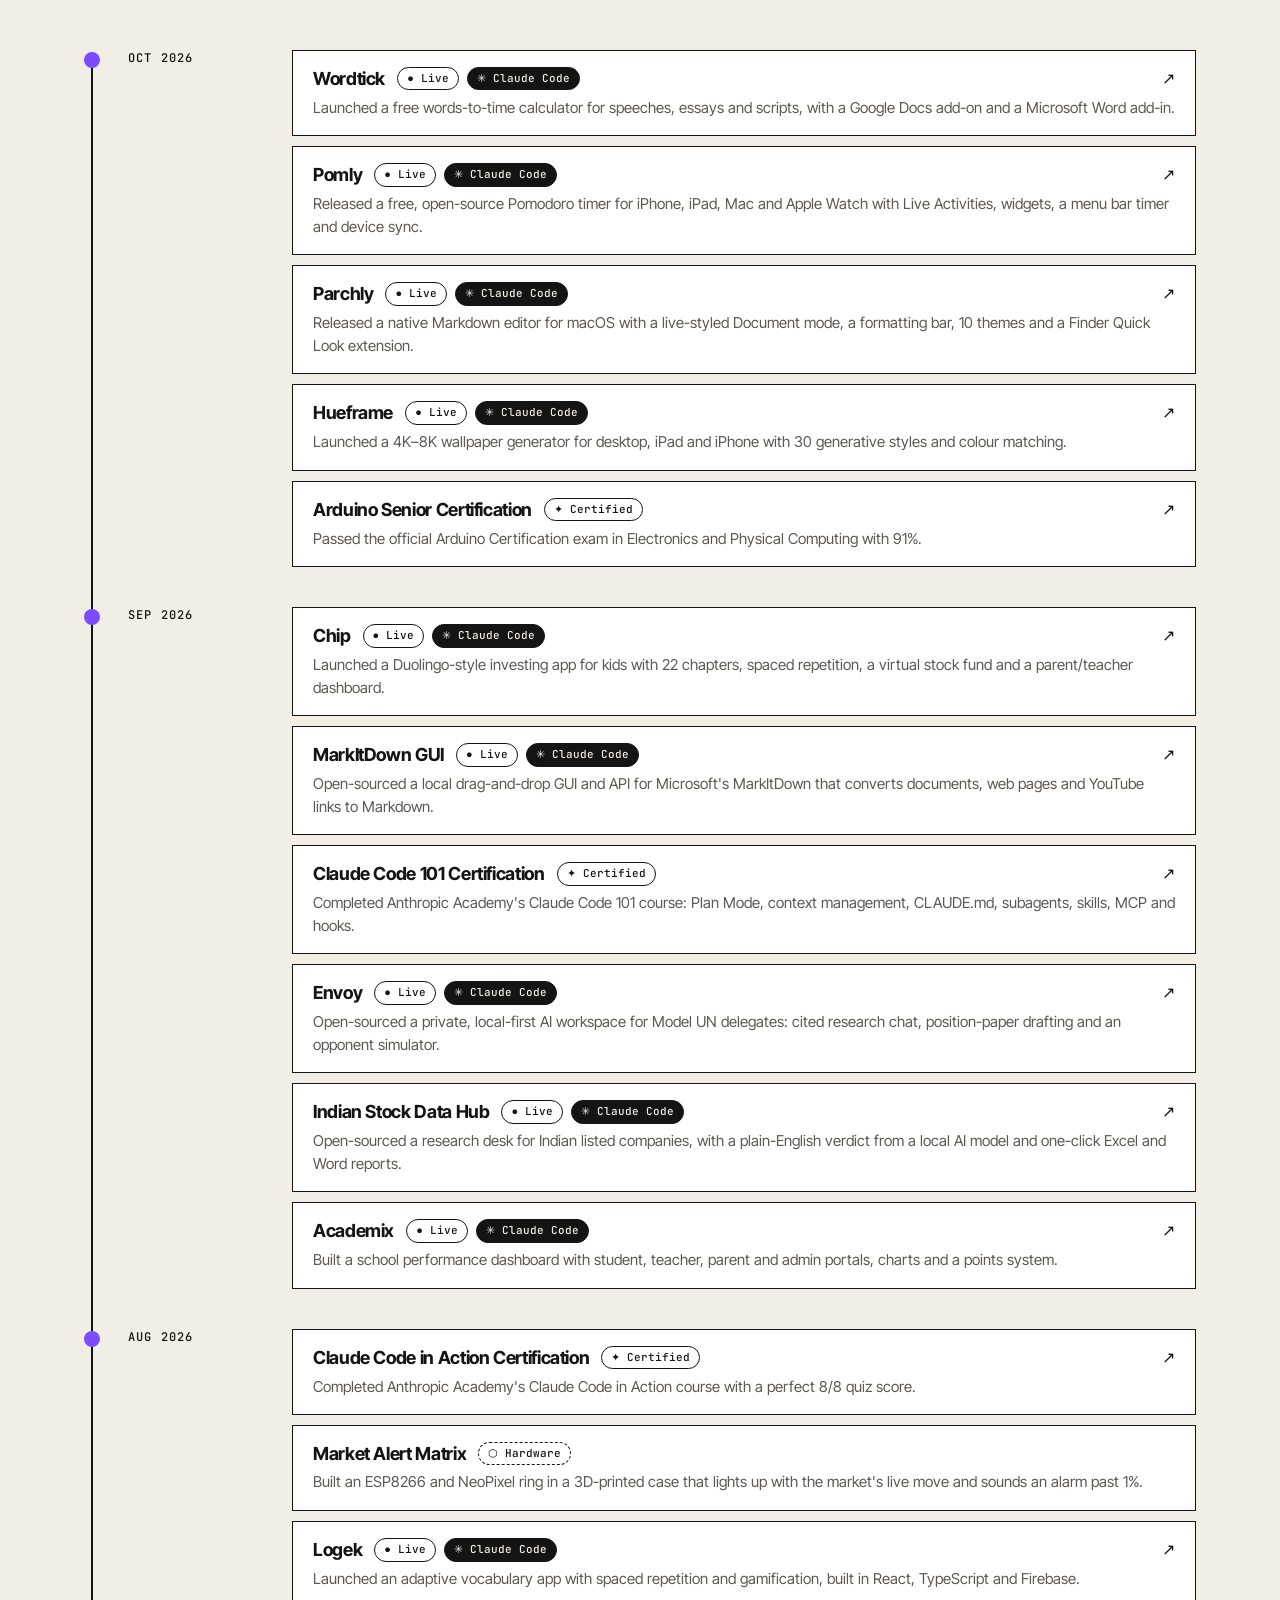
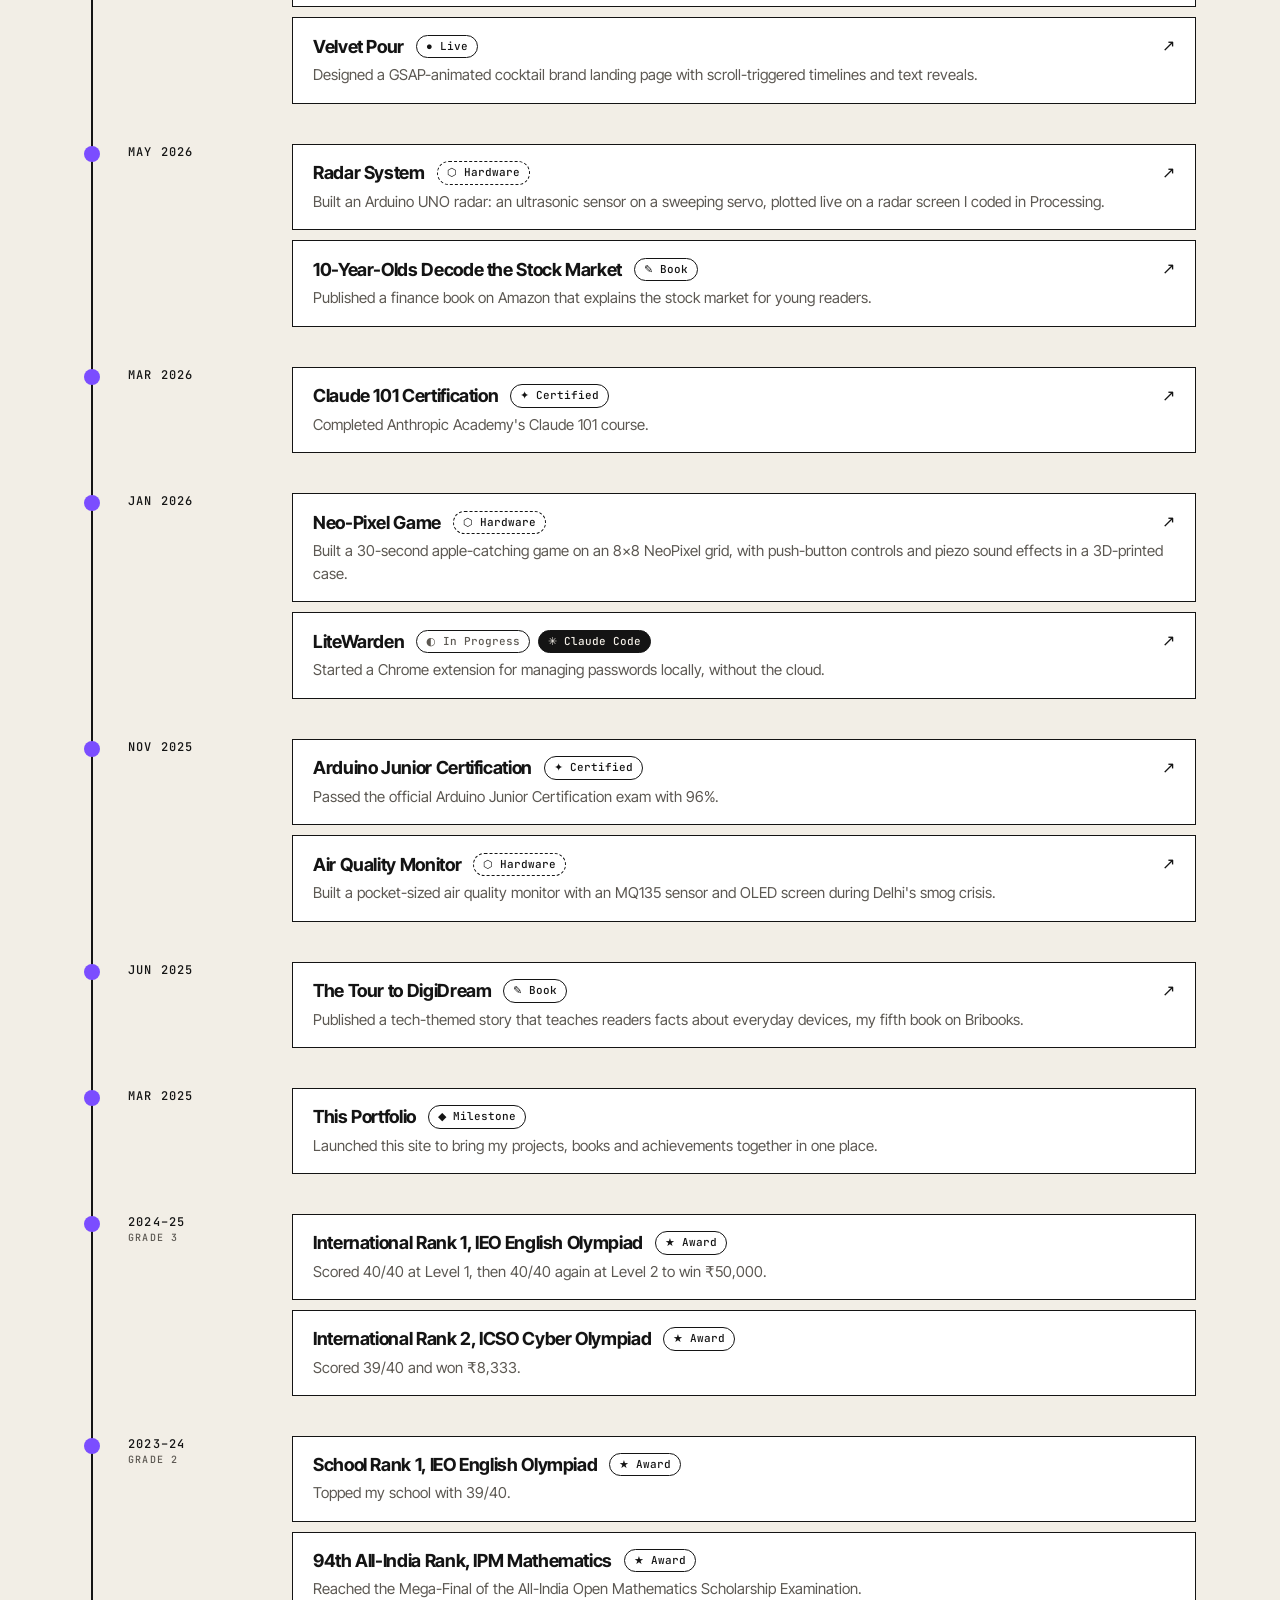
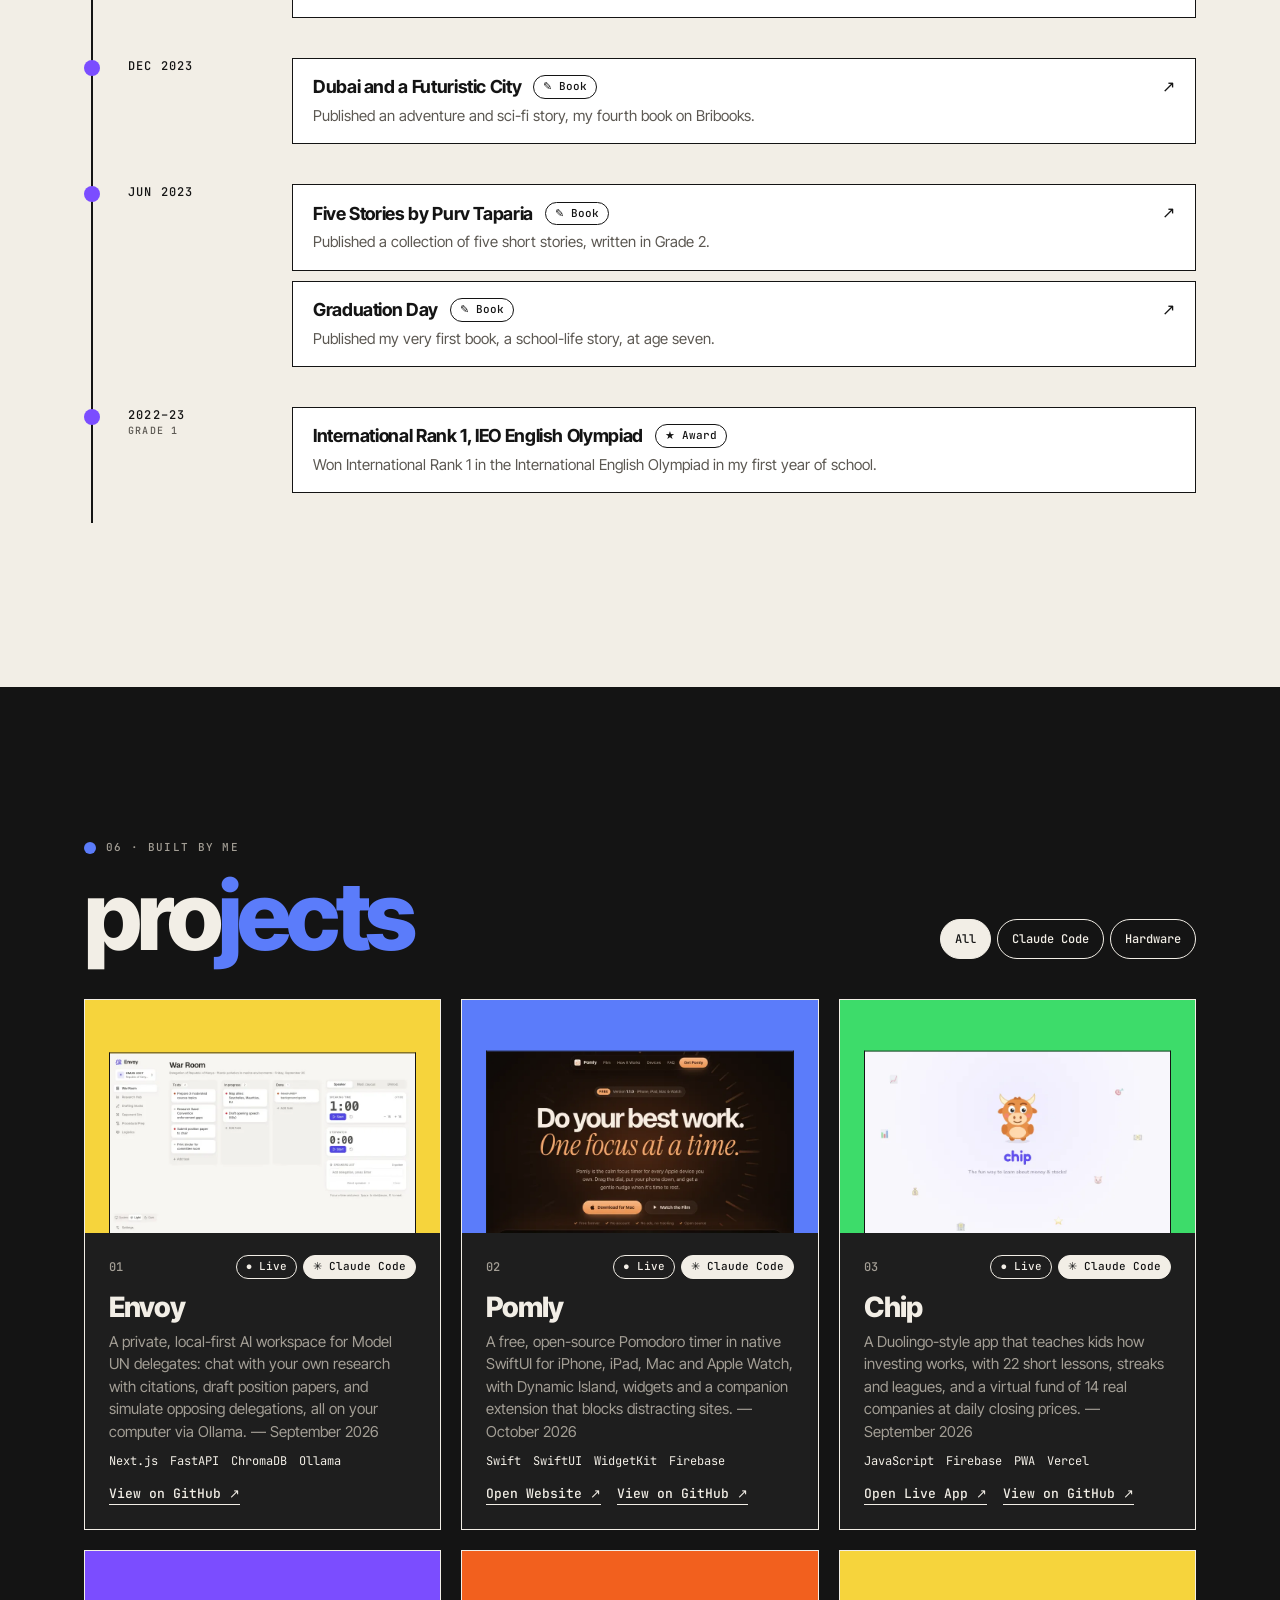
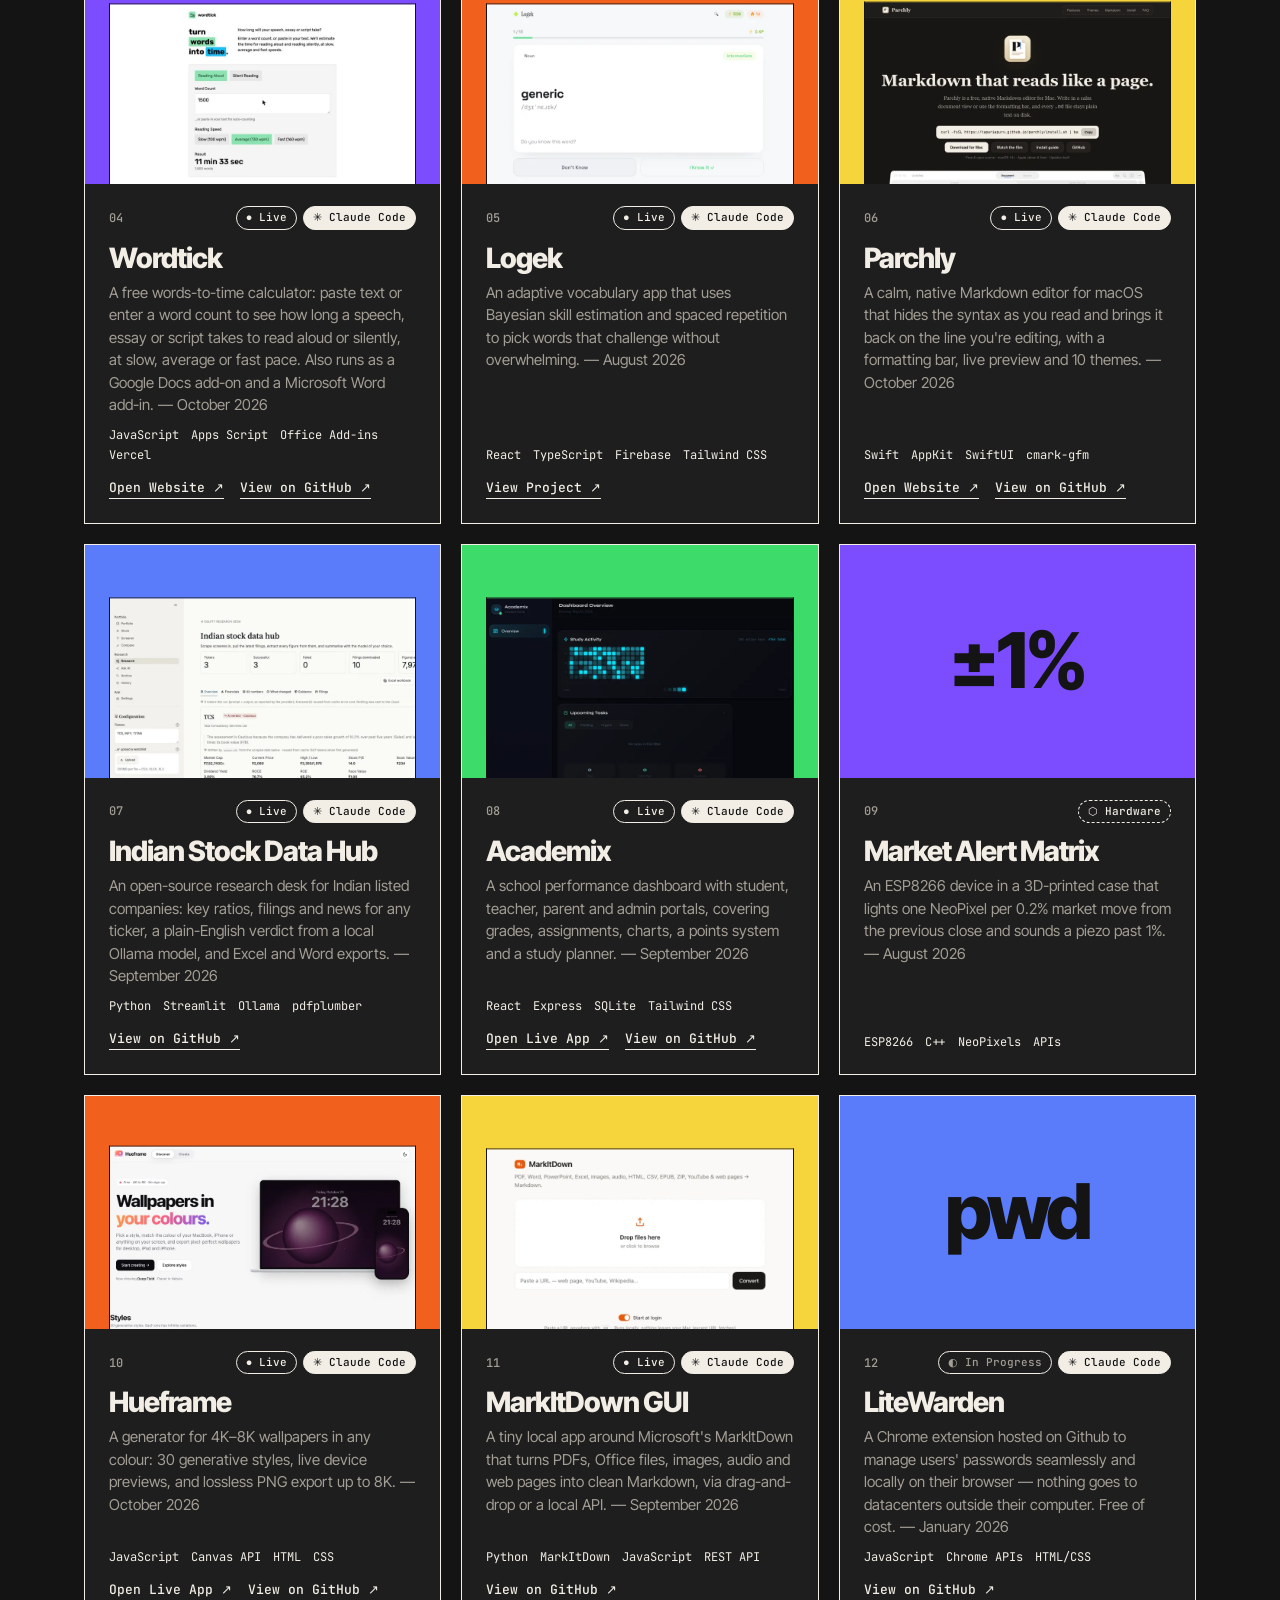
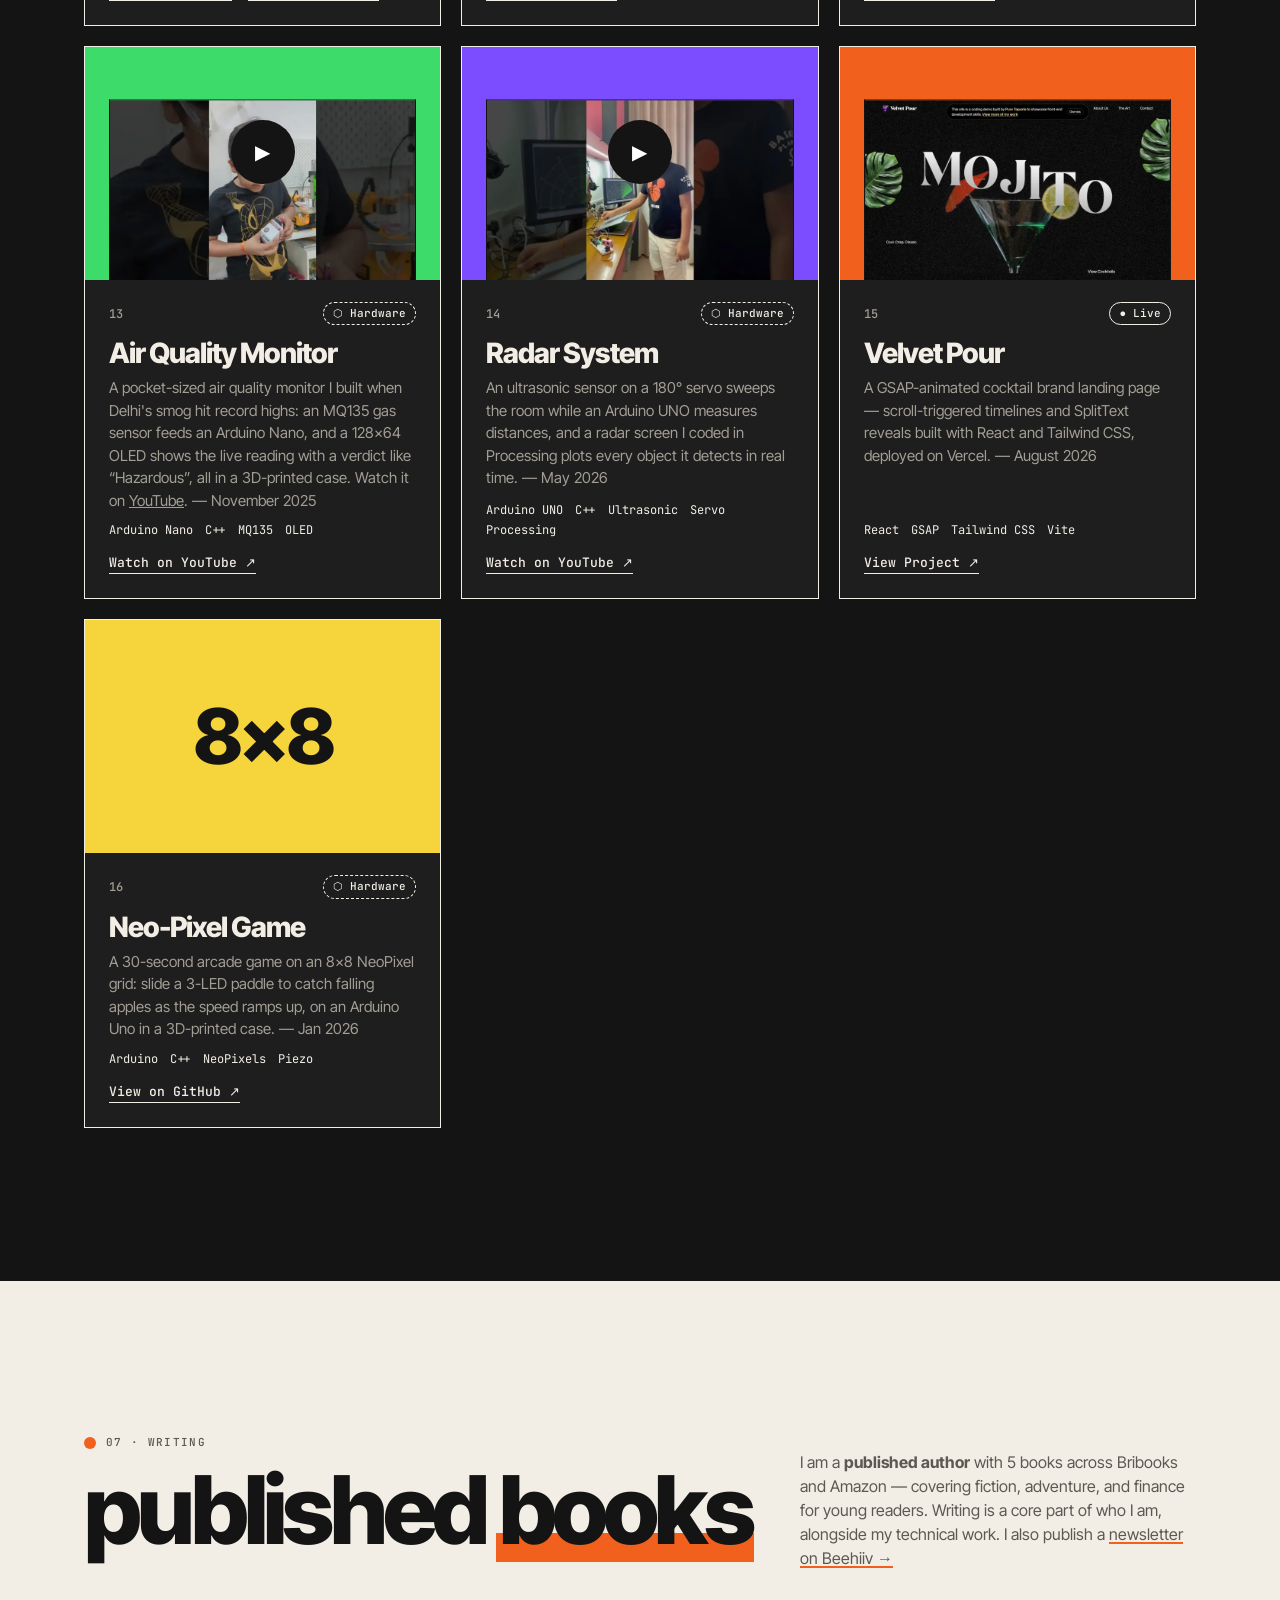
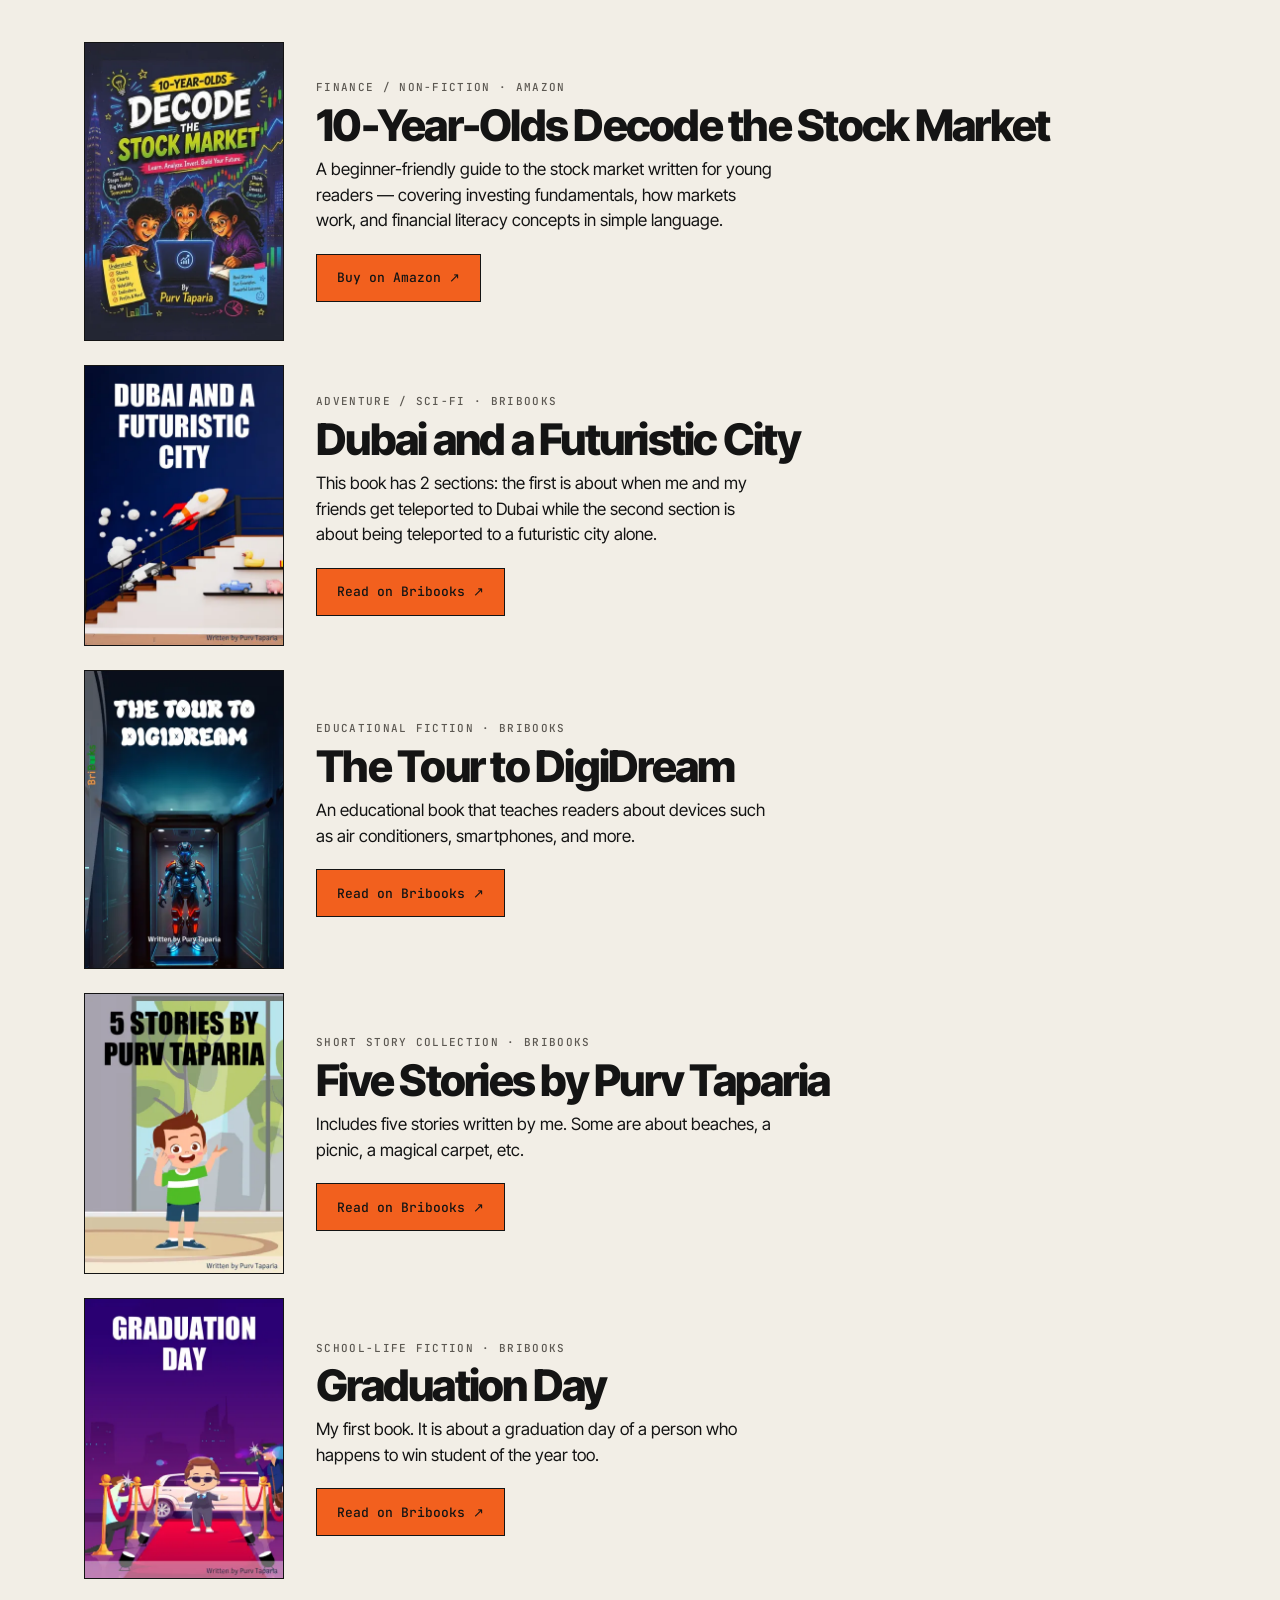
==== commit 4693df01: "Hero photo: a print on a yellow disc that breaks out of the circle and peels off when dragged Co-Aut" ====
--- a/index.html
+++ b/index.html
@@ -519,22 +519,13 @@
         .s-nl:hover { color: var(--o); border-color: var(--o); box-shadow: 0 0 18px color-mix(in srgb, var(--o) 40%, transparent); }
         .s-em:hover { color: var(--b); border-color: var(--b); box-shadow: 0 0 18px color-mix(in srgb, var(--b) 40%, transparent); }
         .me { position: relative; justify-self: center; width: min(440px, 100%); aspect-ratio: 1; margin: 0; touch-action: pan-y; cursor: grab; }
-        .me-c { position: absolute; inset: 0; display: flex; align-items: flex-end; justify-content: center; overflow: hidden; z-index: 1; border: 2px solid #141414; border-radius: var(--blob); background: var(--y); transition: transform .5s var(--back); }
-        /* hand-cut sticker: a lumpy blob, paper grain on top, and a second off-register outline left behind when you drag it */
-        .me { --blob: 64% 36% 55% 45% / 42% 58% 38% 62%; }
-        .me-c::after { content: ""; position: absolute; inset: 0; background: url("data:image/svg+xml,%3Csvg xmlns='http://www.w3.org/2000/svg' width='160' height='160'%3E%3Cfilter id='n'%3E%3CfeTurbulence type='fractalNoise' baseFrequency='.9' numOctaves='2' stitchTiles='stitch'/%3E%3CfeColorMatrix values='0 0 0 0 0 0 0 0 0 0 0 0 0 0 0 0 0 0 .55 0'/%3E%3C/filter%3E%3Crect width='100%25' height='100%25' filter='url(%23n)'/%3E%3C/svg%3E"); mix-blend-mode: multiply; opacity: .45; pointer-events: none; }
-        .me::before { content: ""; position: absolute; inset: -10px -6px -8px -12px; border: 1.5px solid var(--fg); border-radius: 42% 58% 38% 62% / 62% 38% 58% 42%; transform: rotate(-7deg); pointer-events: none; }
-        @media (min-width: 900px) {
-            .motion .me-c, .motion .me::before { animation: morph 9s ease-in-out infinite alternate; }
-            .motion .me::before { animation-duration: 12s; animation-direction: alternate-reverse; }
-        }
-        /* skip layout/paint of long below-the-fold sections until they near the screen */
-        #latest, #faq { content-visibility: auto; contain-intrinsic-size: auto 1400px; }
-        @keyframes morph { 50% { border-radius: 40% 60% 66% 34% / 58% 40% 62% 42%; } 100% { border-radius: 58% 42% 36% 64% / 38% 64% 36% 60%; } }
-        .me-c img { display: block; width: 80%; height: auto; -webkit-user-drag: none; user-select: none; }
+        /* a print dropped onto a yellow disc: the photo breaks out of the circle and peels off it when dragged */
+        .me-c { position: absolute; inset: 0; display: flex; align-items: flex-end; justify-content: center; }
+        .me-c::before { content: ""; position: absolute; left: 7%; right: 7%; bottom: 0; aspect-ratio: 1; border: 2px solid #141414; border-radius: 50%; background: var(--y); }
+        .me-c img { position: relative; display: block; width: 68%; height: auto; margin-bottom: 9%; border: 2px solid #141414; background: var(--y); rotate: -3deg; transition: transform .5s var(--back); -webkit-user-drag: none; user-select: none; }
         .confetti { position: absolute; left: 50%; top: 45%; z-index: 4; width: 9px; height: 9px; border: 1px solid #141414; pointer-events: none; }
         .confetti:nth-child(odd) { border-radius: 50%; }
-        .me.squish .me-c { transform: scale(.92, .88); transition-duration: .12s; }
+        .me.squish .me-c img { transform: scale(.94, .9); transition-duration: .12s; }
         .me .badge { position: absolute; top: 2%; right: 0; z-index: 2; --pop: var(--g); }
         .bubble { position: absolute; left: -4%; top: 6%; z-index: 3; padding: 10px 14px; border: 1px solid #141414; border-radius: 999px; background: #fff; color: #141414; font: 500 13px var(--fm); opacity: 0; transform: scale(.6) translateY(8px); transition: opacity .25s, transform .4s var(--back); pointer-events: none; }
         .bubble.show { opacity: 1; transform: none; }
@@ -794,6 +785,7 @@
             .hero-grid, .about, .ach-wrap, .pick { grid-template-columns: 1fr; }
             .hero-grid { gap: 8px; }
             .me { order: -1; width: min(220px, 52vw); }
+            .me .badge { font-size: 22px; top: 0; right: -4%; }
             .hero-pin { padding: 76px 0 20px; }
             .hero-l { gap: 12px; }
             .motion .cue { display: none; }
@@ -1672,7 +1664,7 @@
 
     <button id="btt" type="button" aria-label="Back to top">↑</button>
 
-    <script src="assets/site.js?v=pp4" defer></script>
+    <script src="assets/site.js?v=pp5" defer></script>
 </body>
 
 </html>
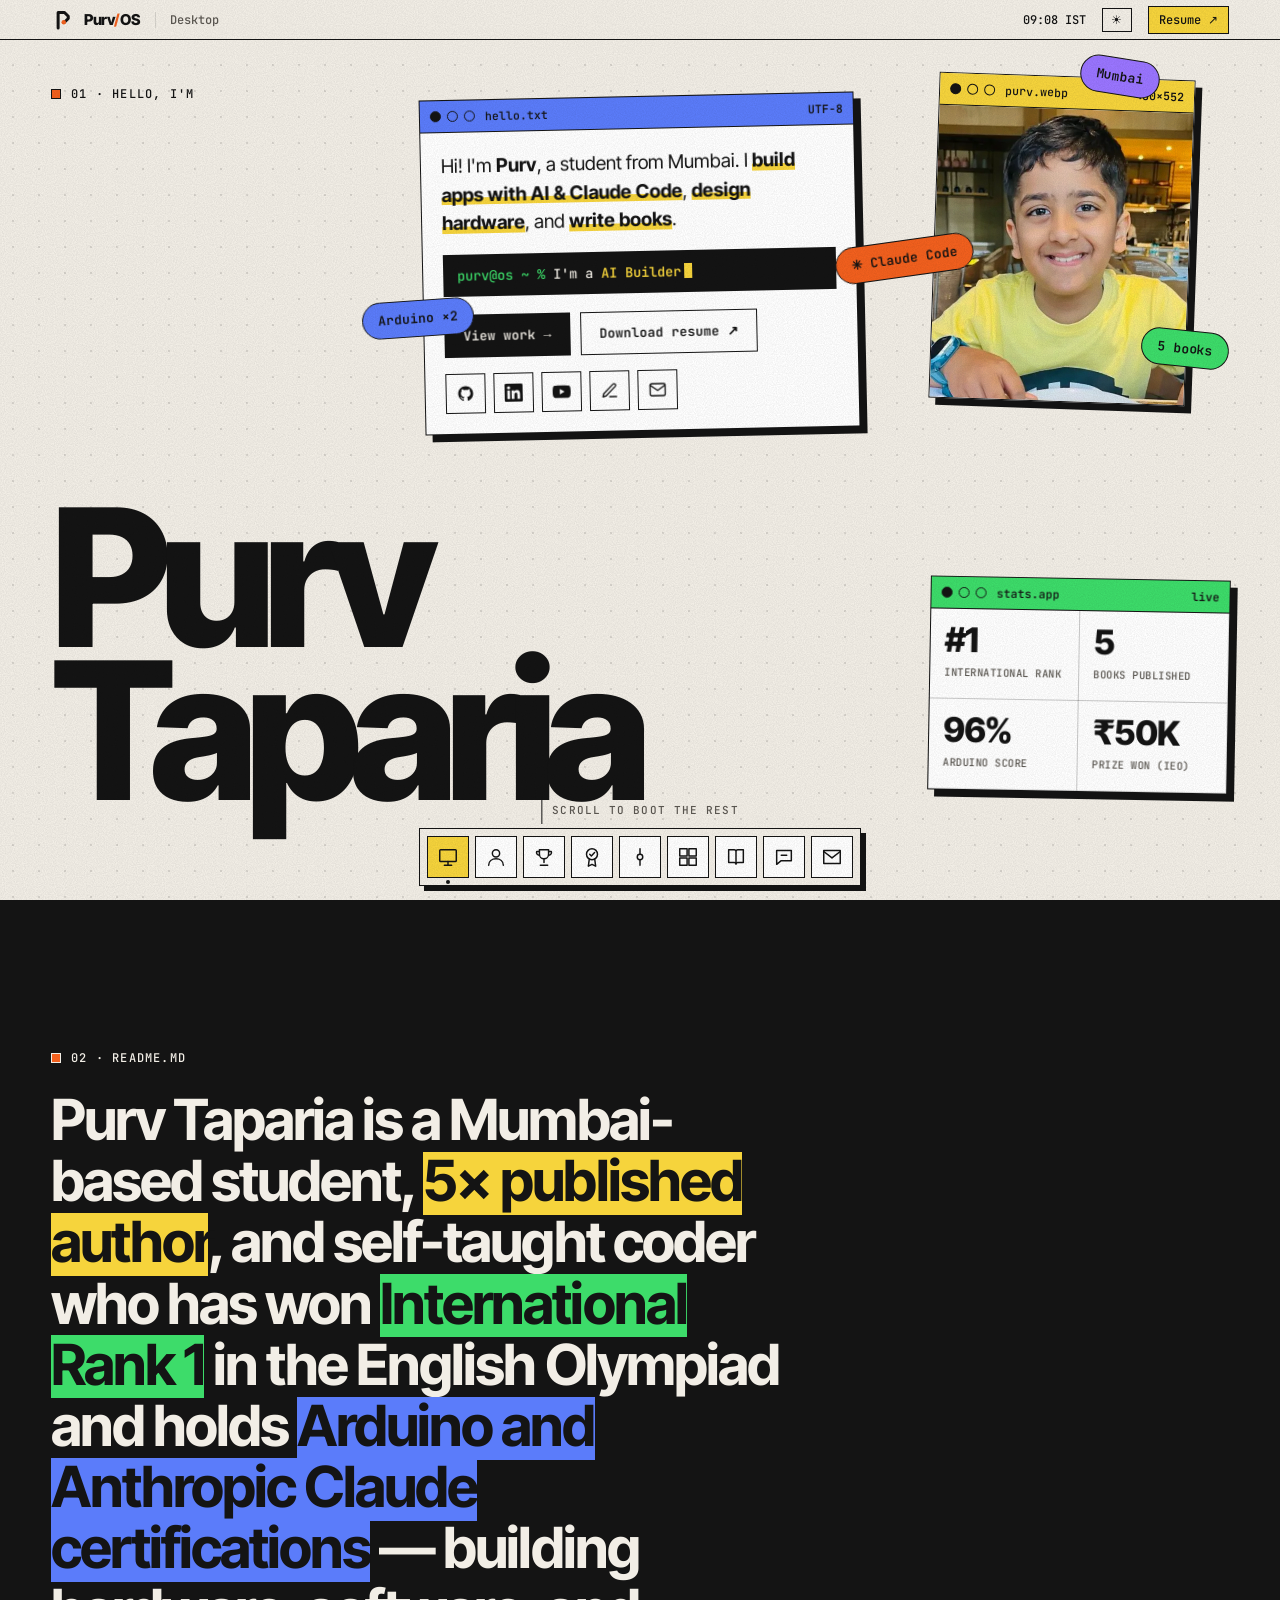
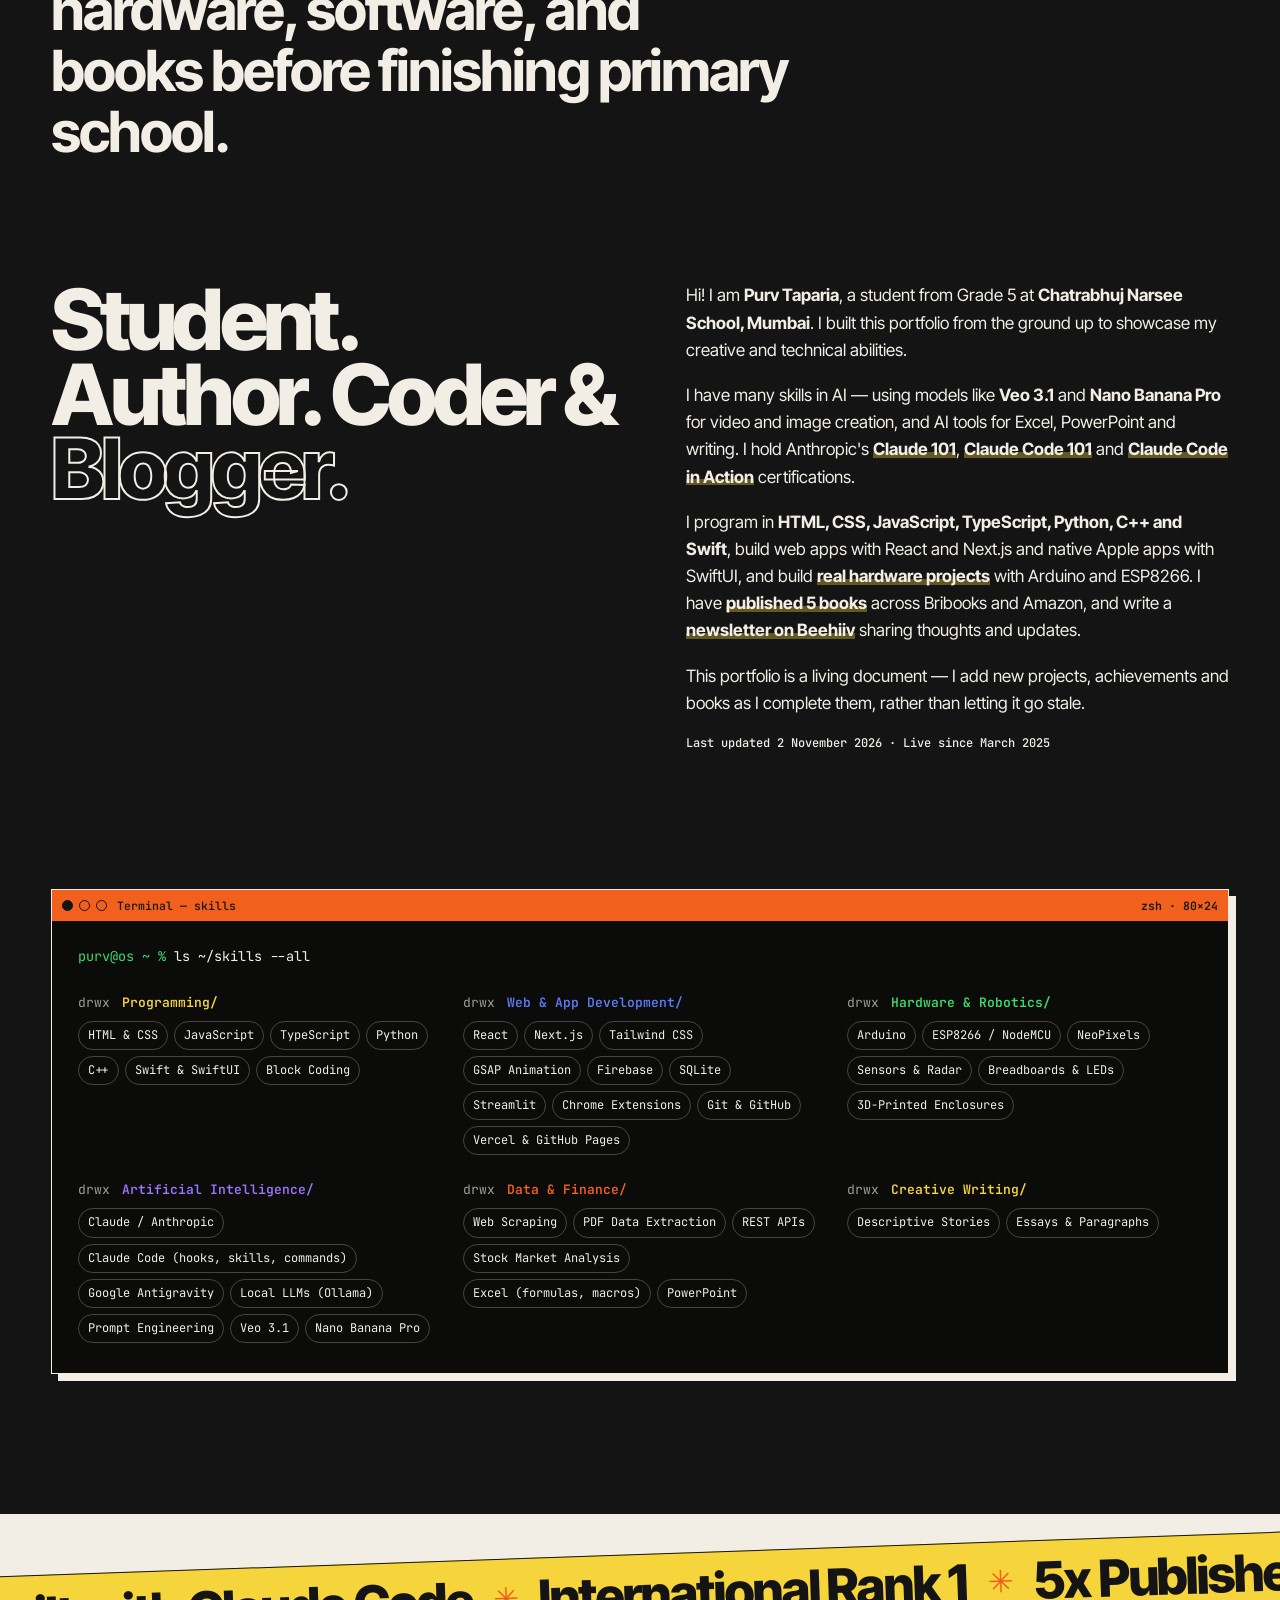
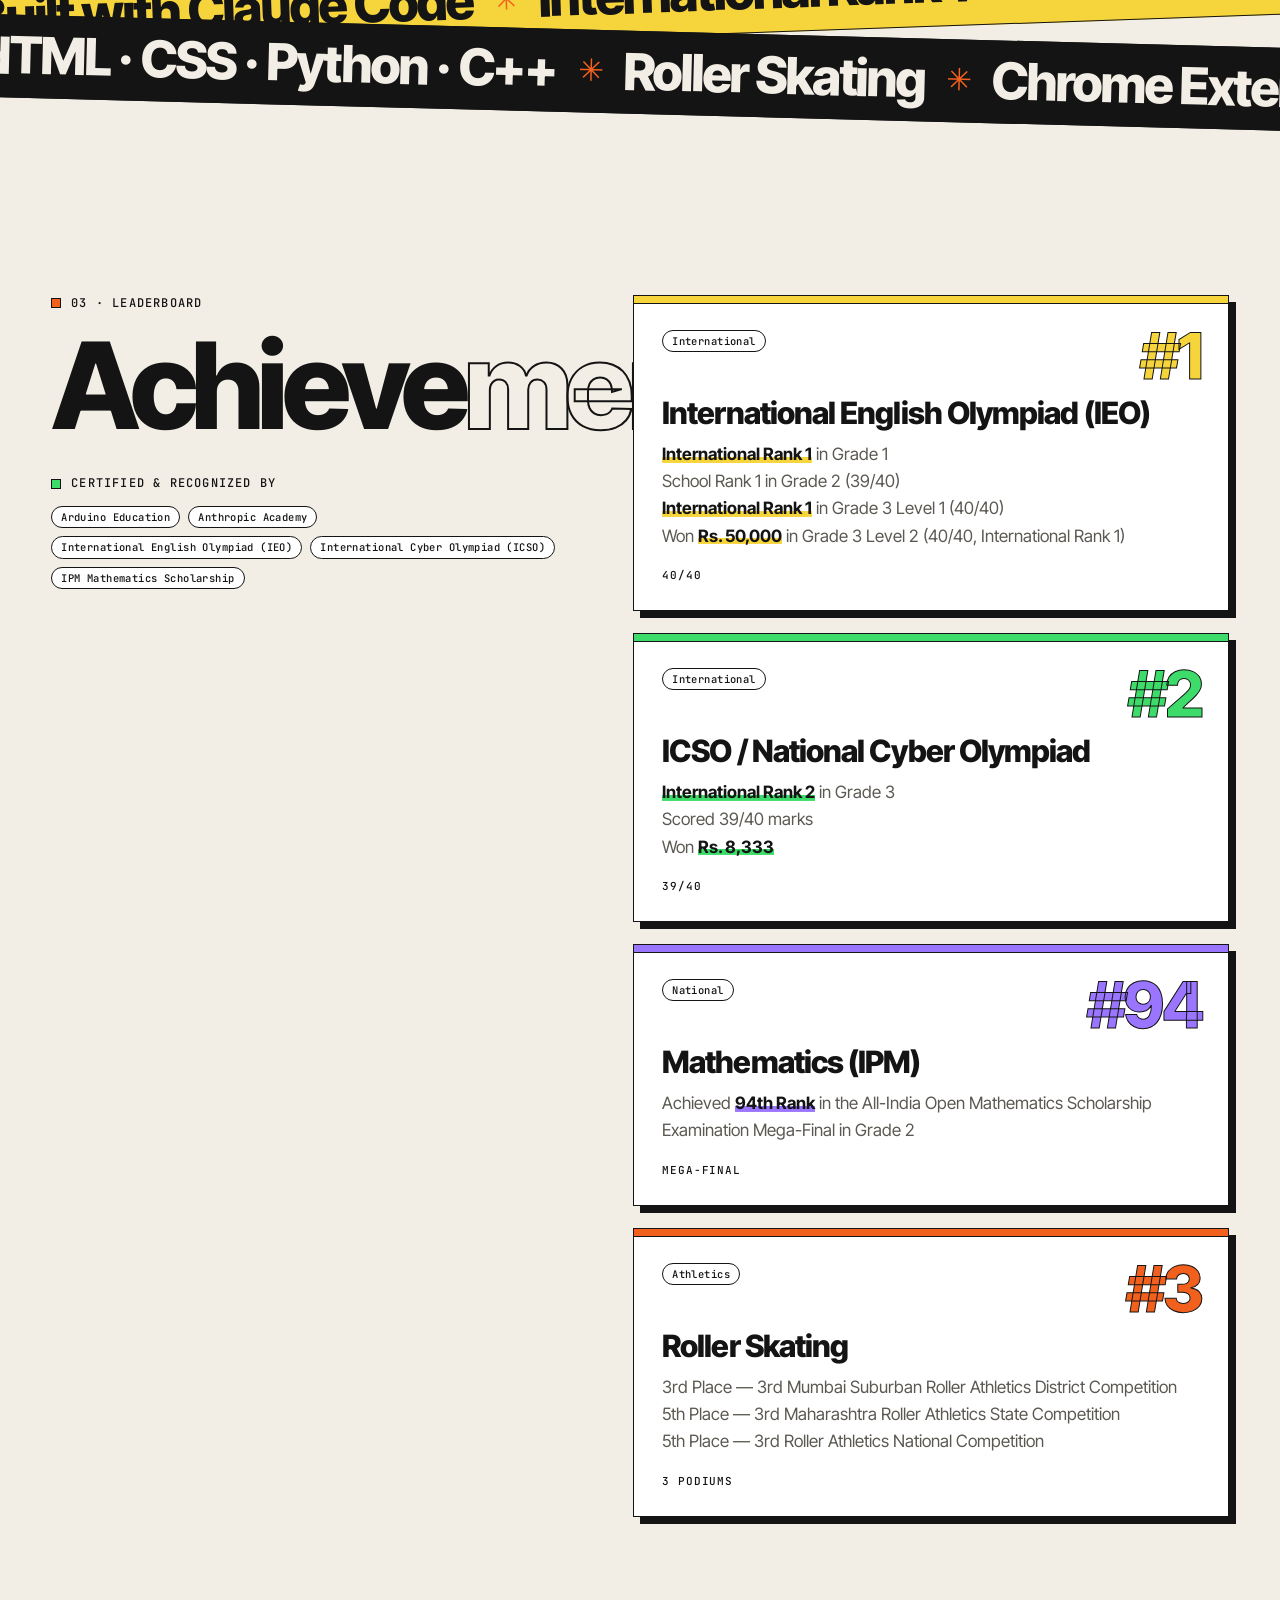
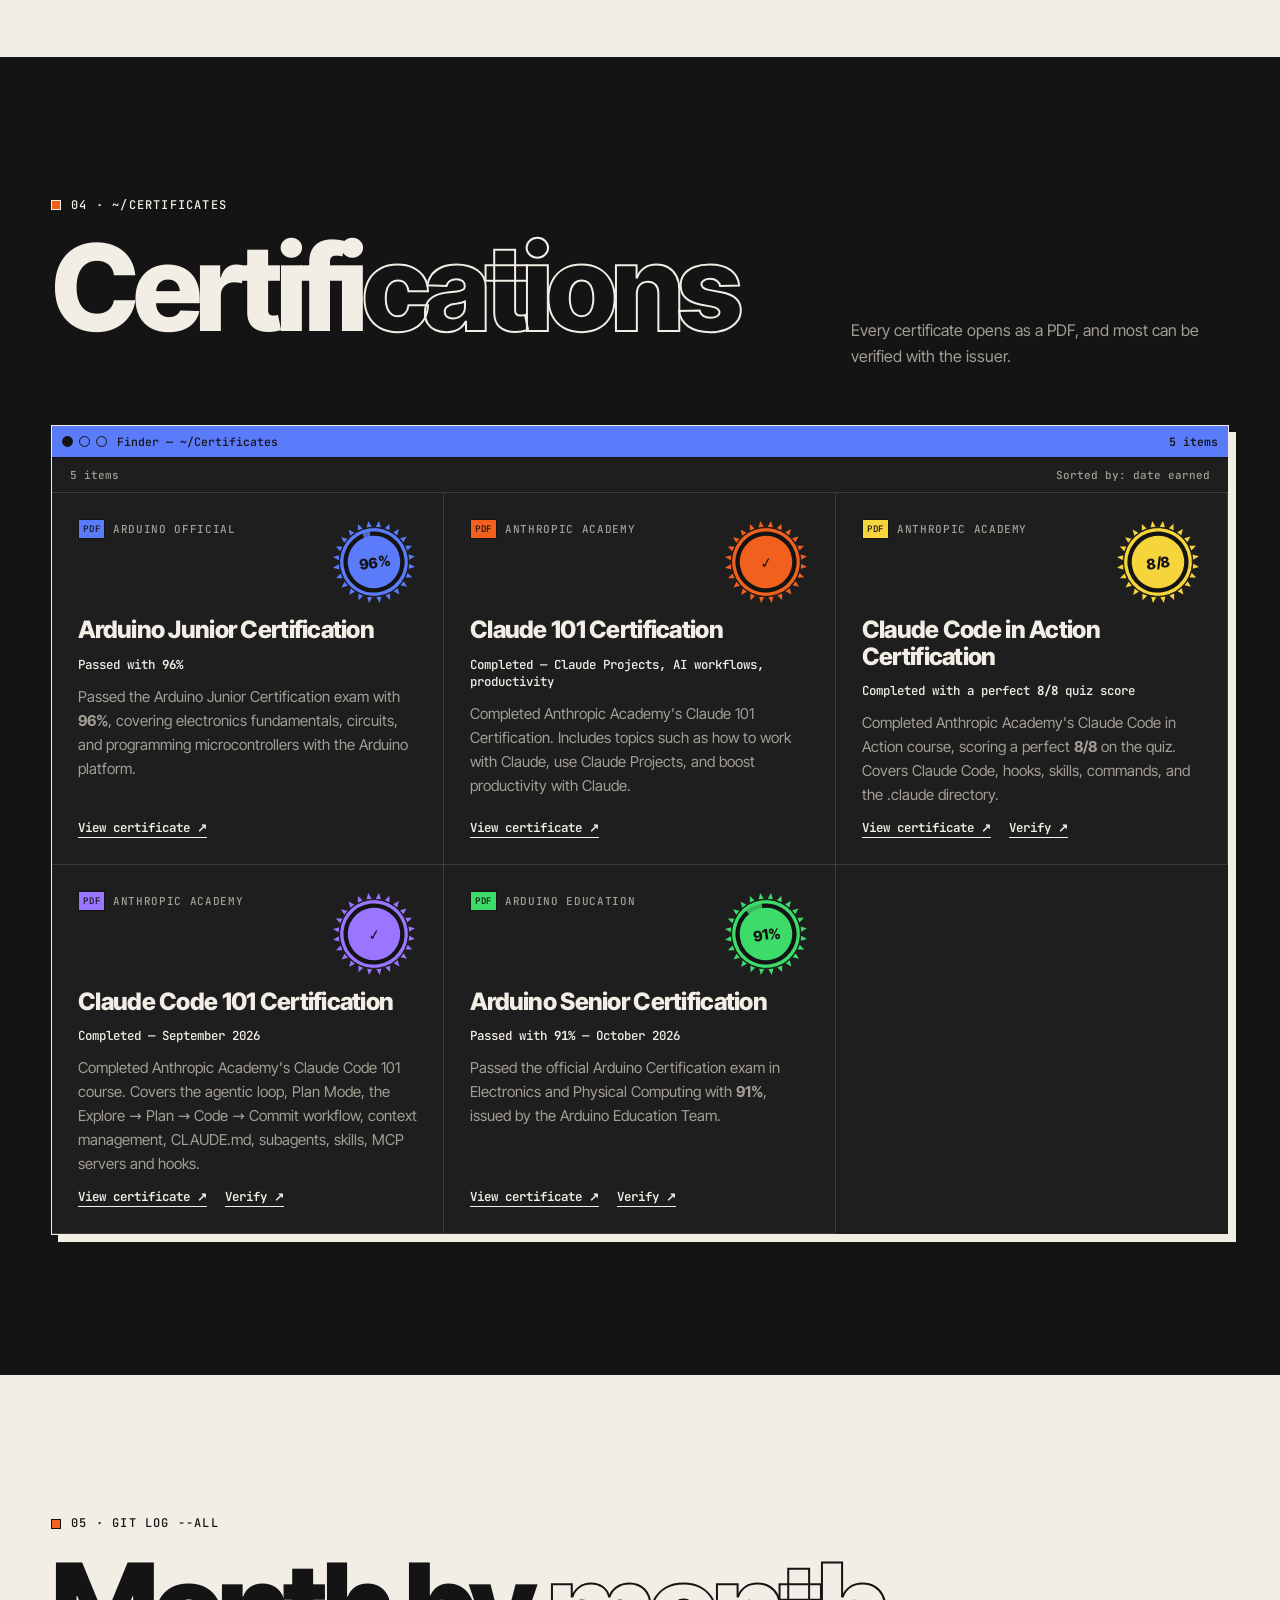
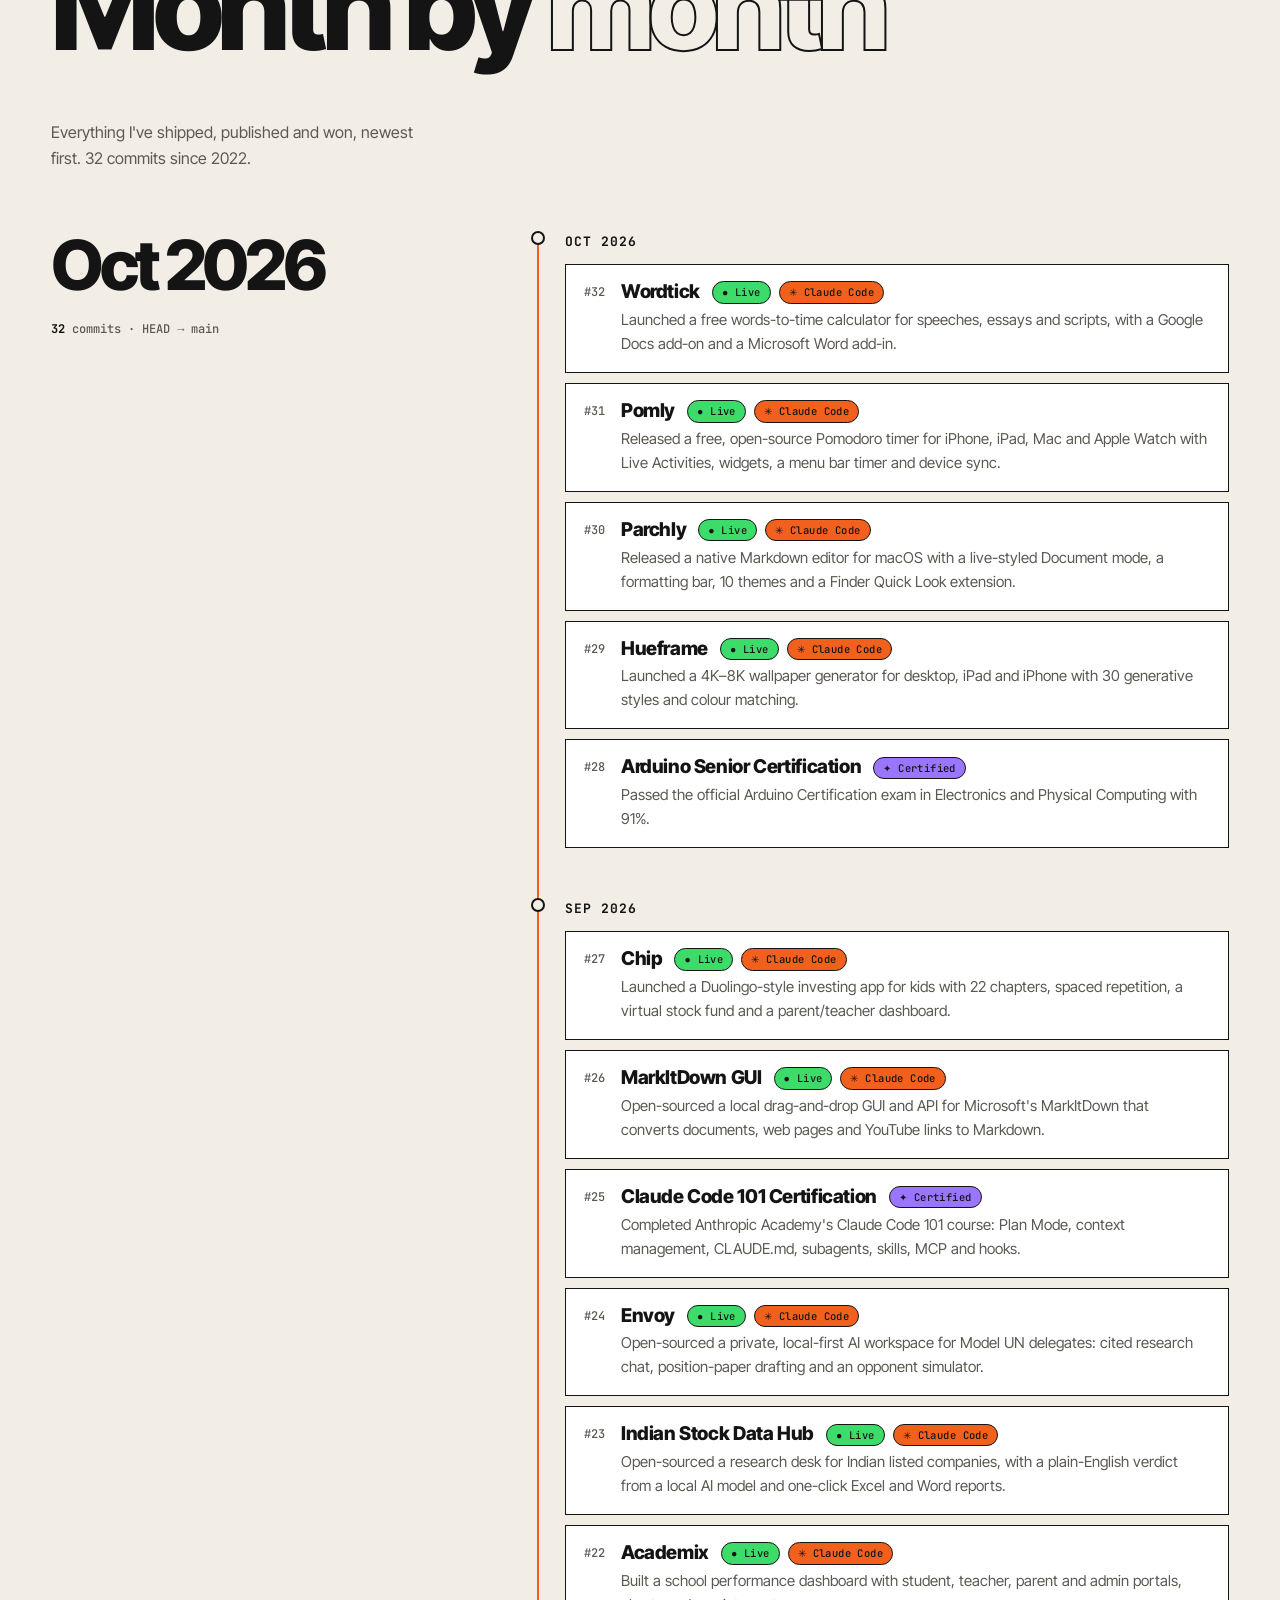
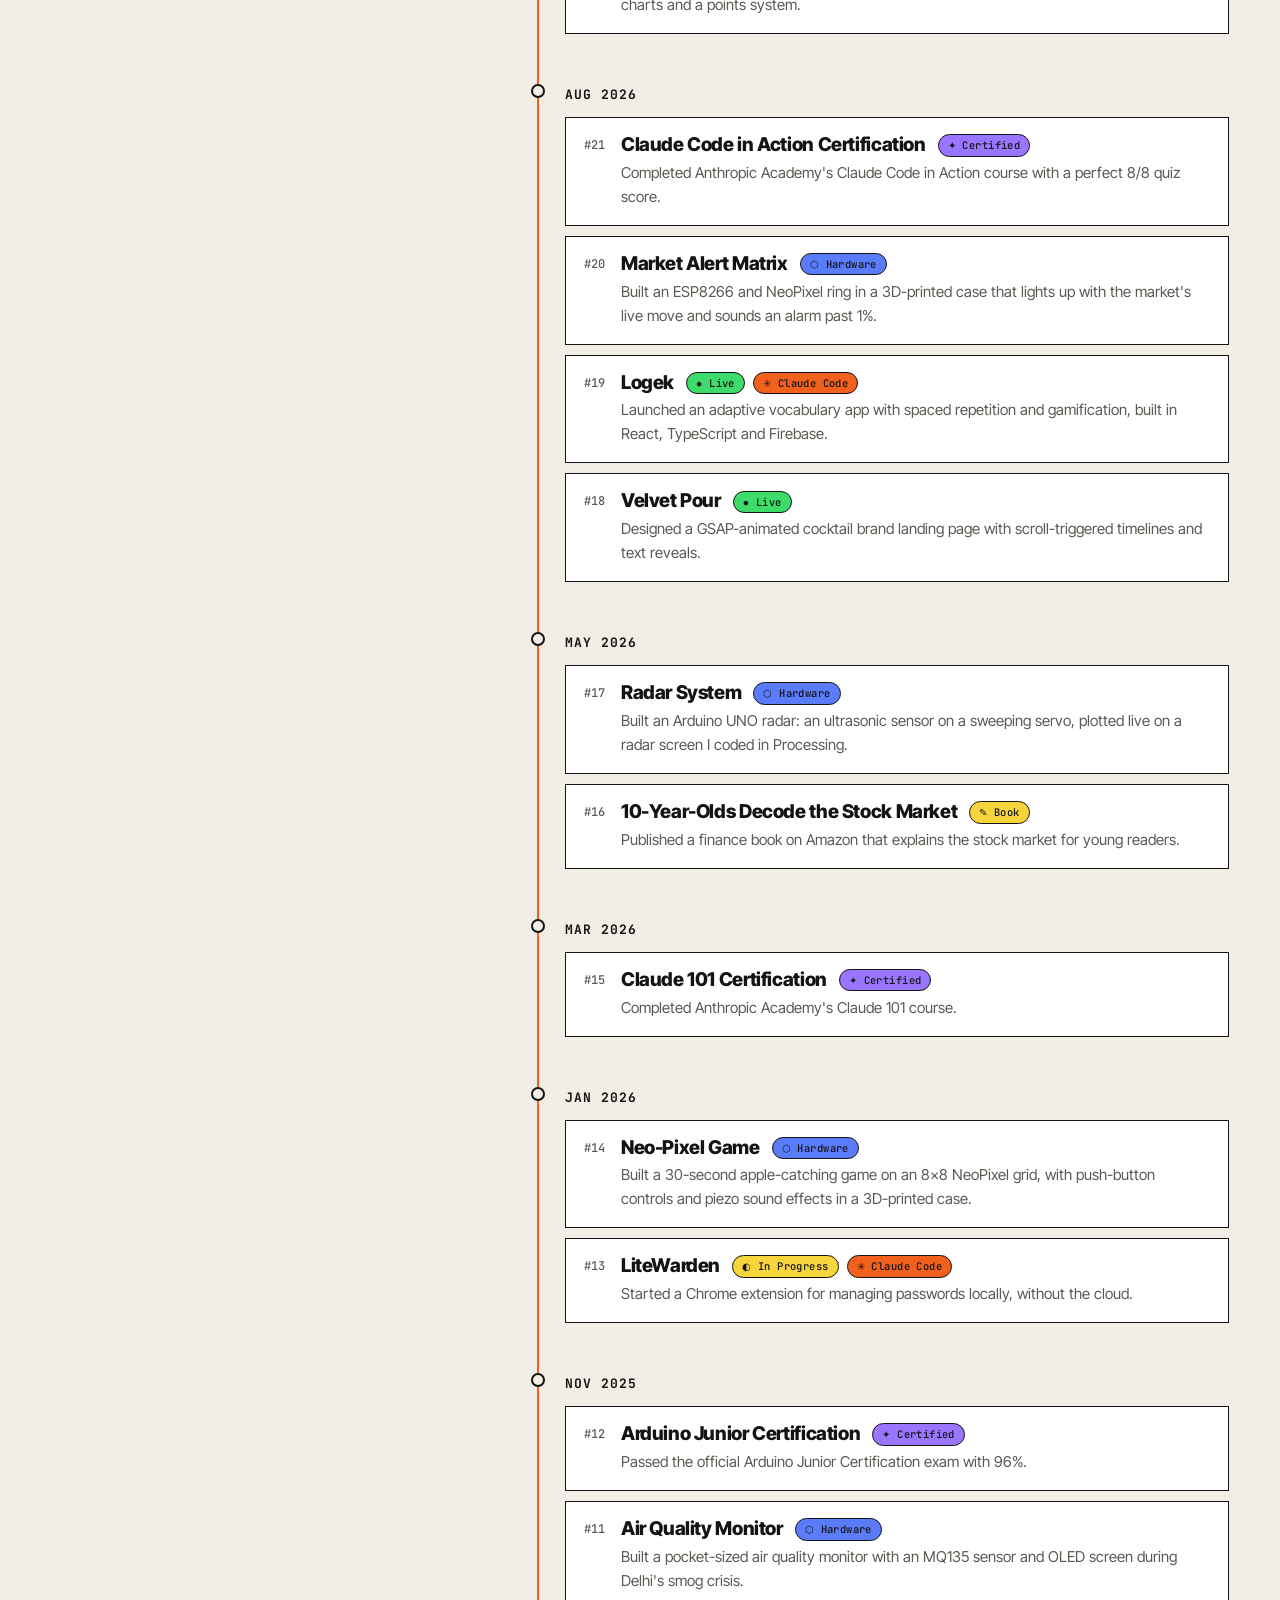
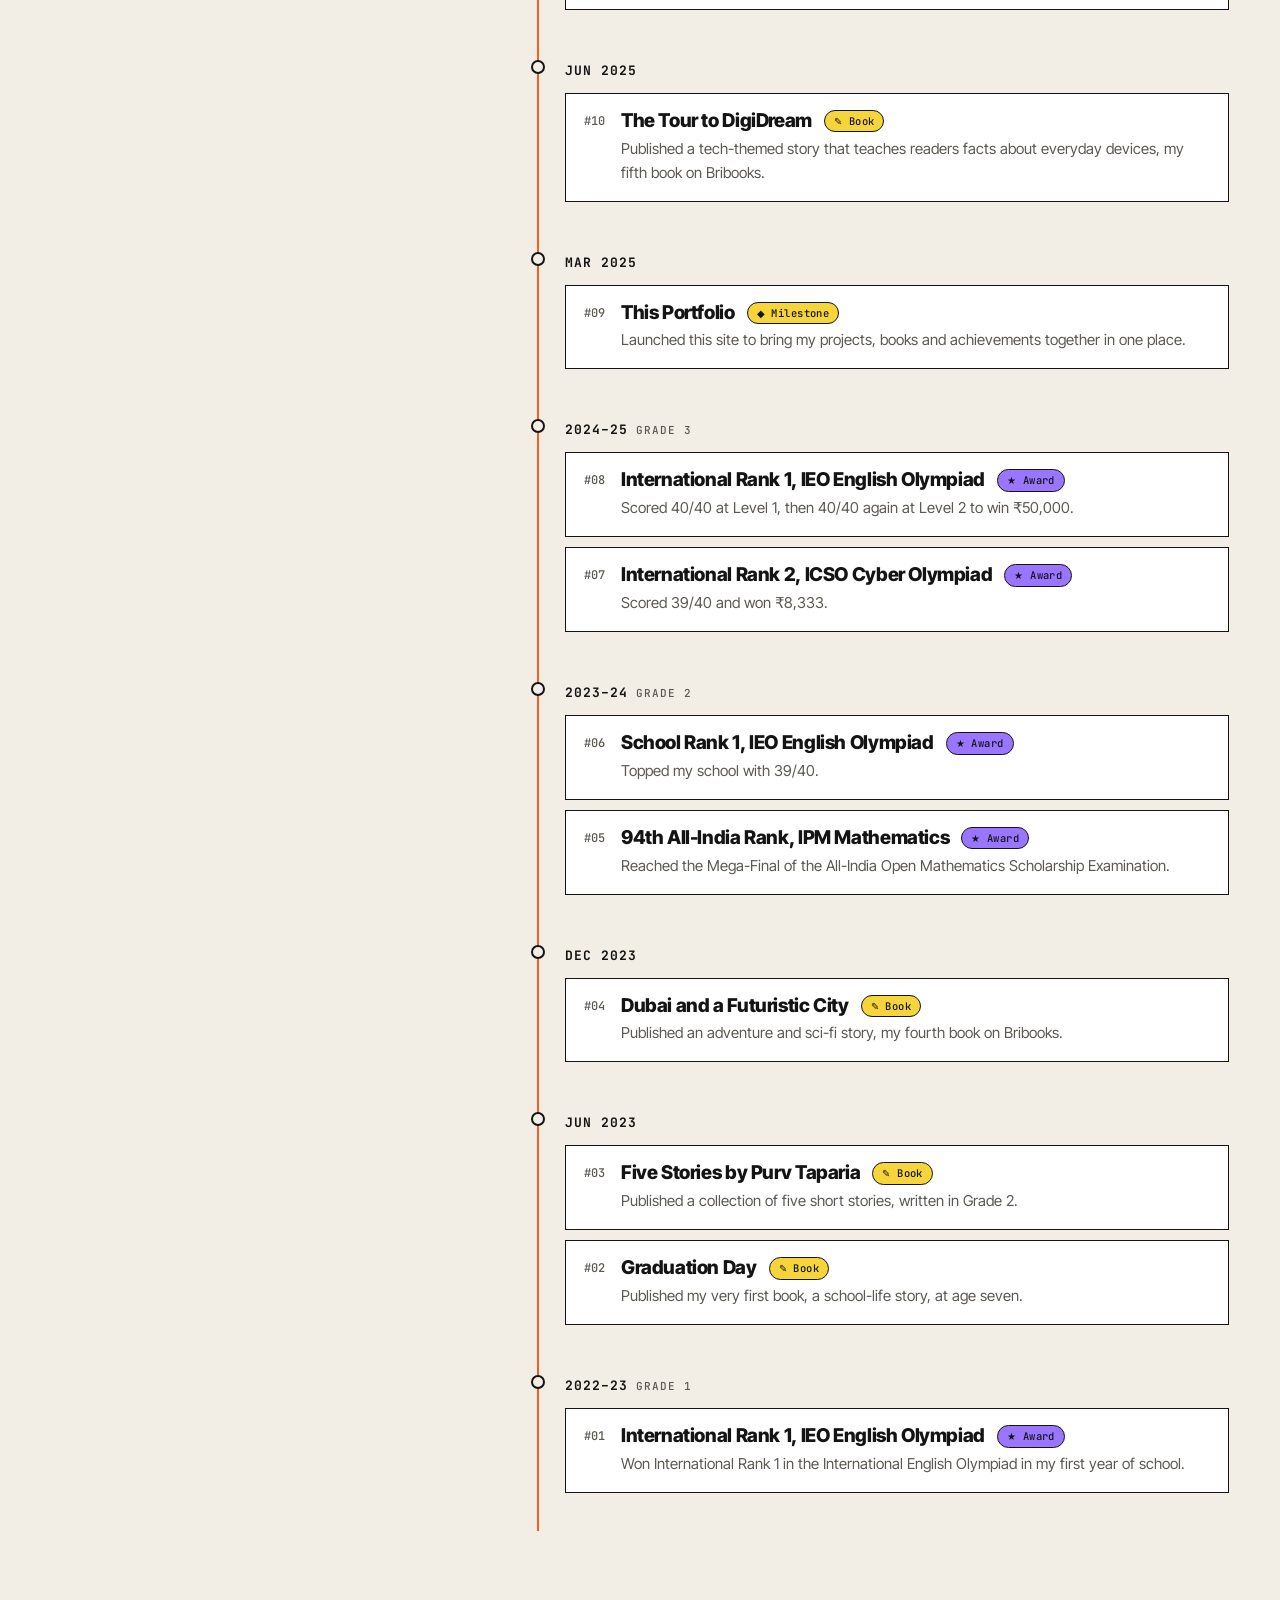
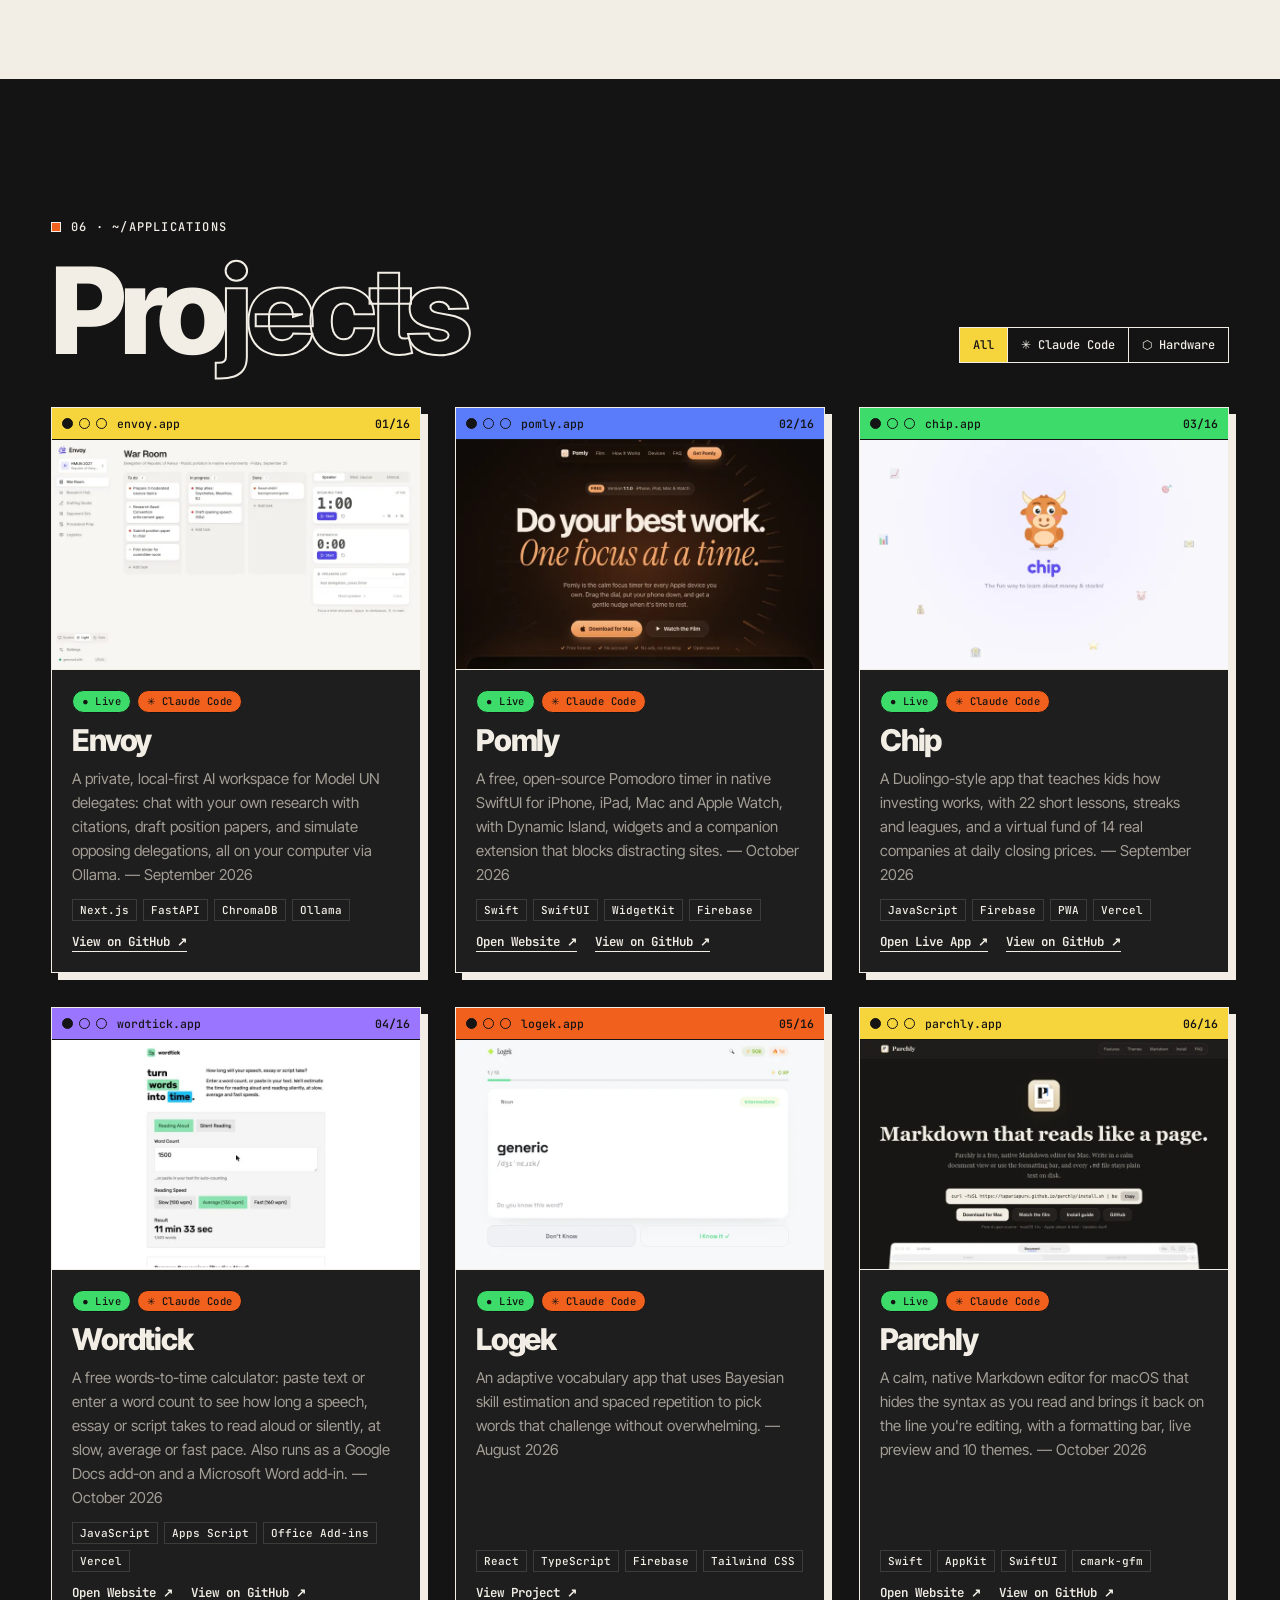
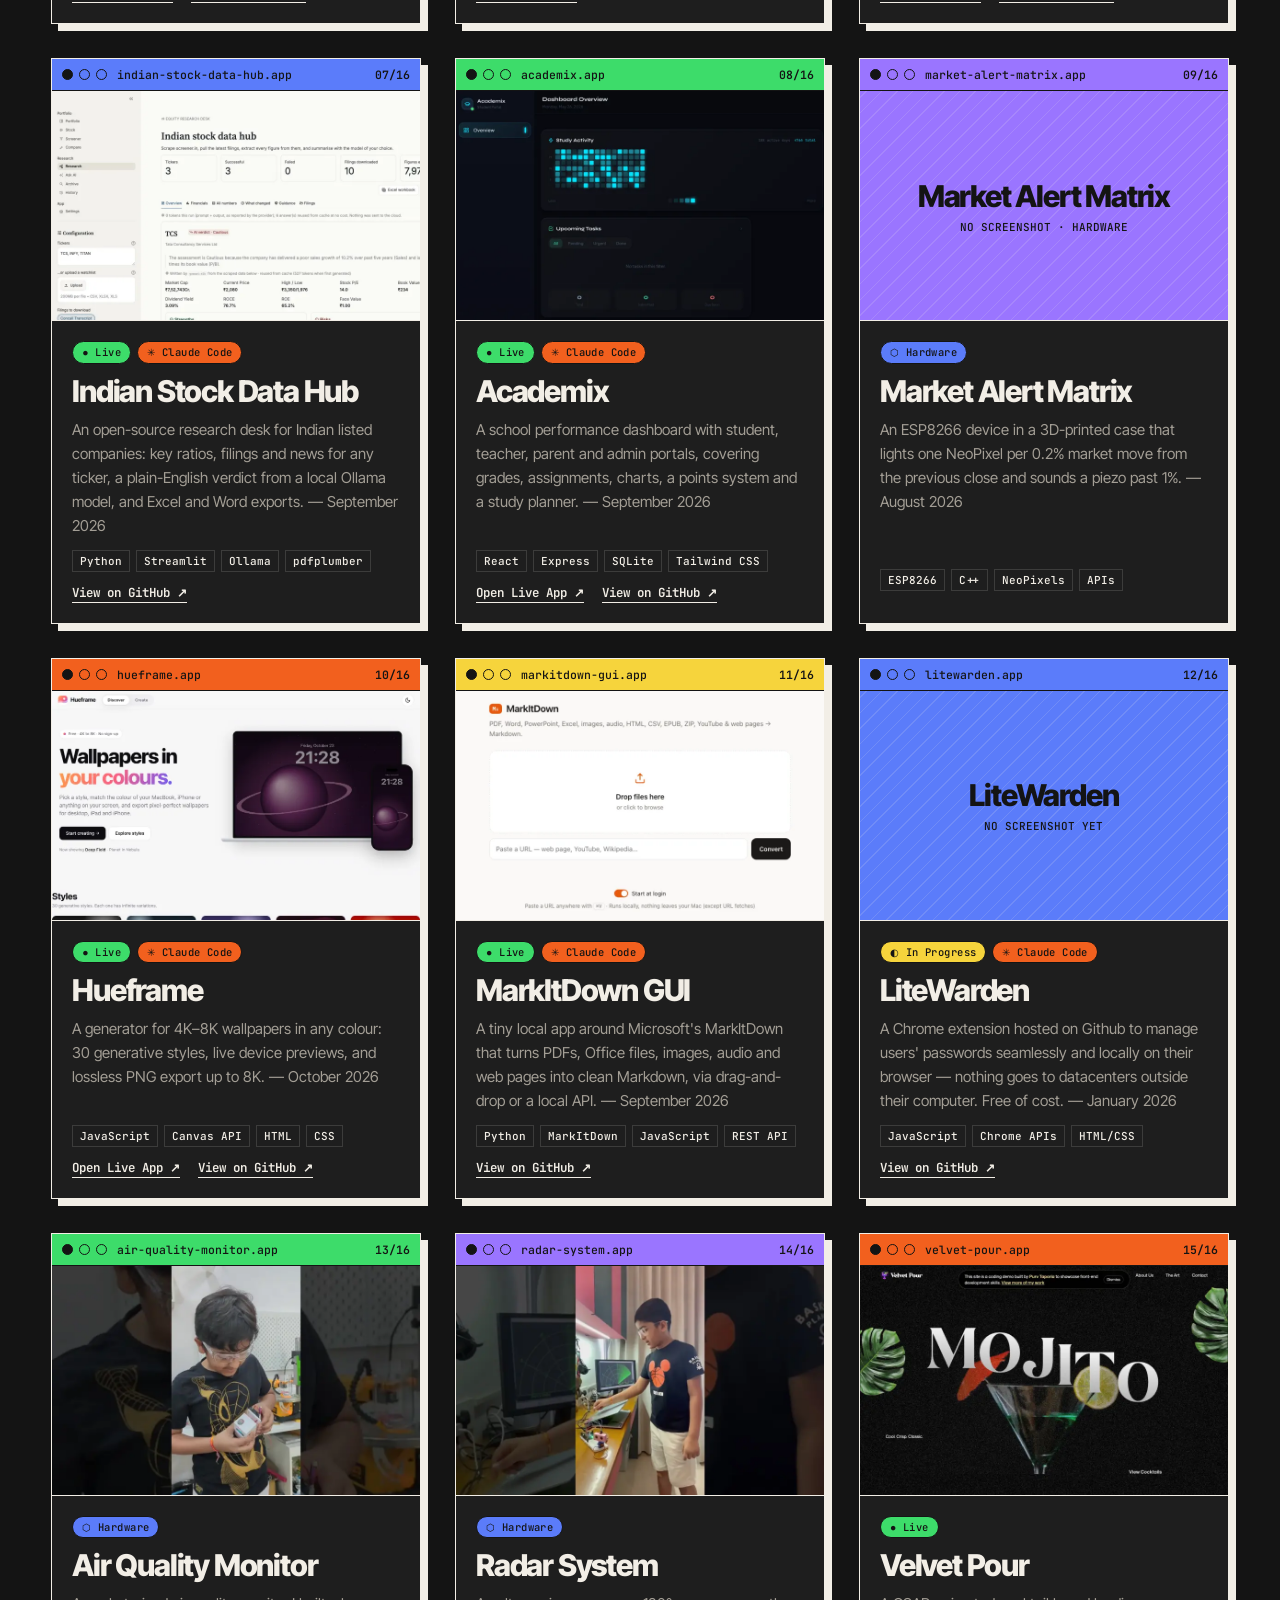
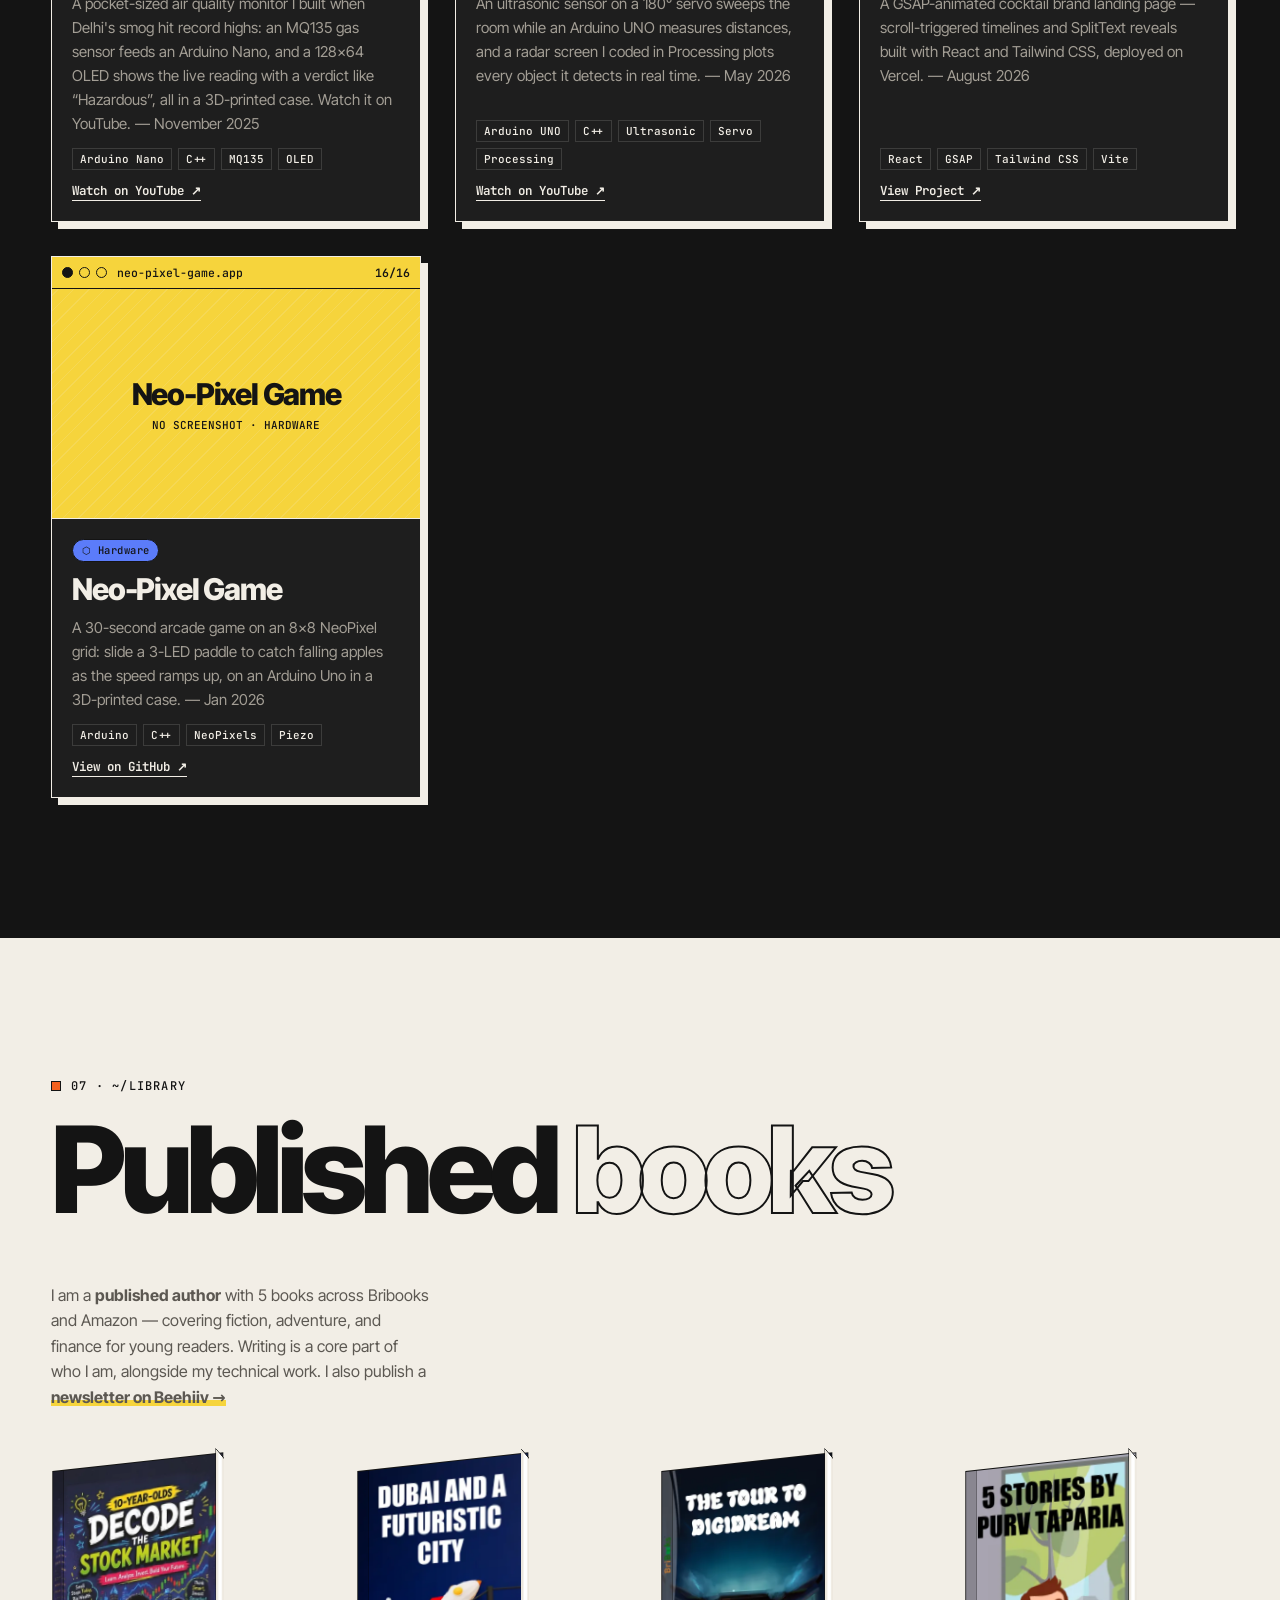
==== commit ee3522e5: "Make Purv/OS the main site Co-Authored-By: Claude Sonnet 5.5 <noreply@anthropic.com>" ====
--- a/index.html
+++ b/index.html
@@ -1,41 +1,19 @@
-<!DOCTYPE html>
+<!doctype html>
 <html lang="en">
-
 <head>
-    <script defer src="https://cloud.umami.is/script.js" data-website-id="39ef453b-8389-43f8-96ca-81ca9109ed71"></script>
-    <meta name="google-site-verification" content="xqLbD-xd9Cr2sTsCRxFxg-c19b-M6SnRkDD3pZVQEzs" />
-    <meta charset="UTF-8" />
-    <meta name="viewport" content="width=device-width, initial-scale=1.0" />
-    <title>Purv Taparia | Young AI Builder, Developer &amp; Author from Mumbai</title>
-    <meta name="description"
-        content="Purv Taparia is a young AI builder, developer and 5x published author from Mumbai, India, shipping web apps with Claude Code and building Arduino/ESP8266 hardware. Anthropic-certified; International Rank 1 English Olympiad winner." />
-    <meta name="author" content="Purv Taparia" />
-    <meta name="robots" content="index, follow, max-image-preview:large" />
-    <meta name="theme-color" content="#f2eee6" />
-    <meta property="og:title" content="Purv Taparia | Young AI Builder, Developer &amp; Author from Mumbai" />
-    <meta property="og:description" content="Young AI builder, developer and 5x published author from Mumbai, India, shipping apps with Claude Code and building Arduino hardware." />
-    <meta property="og:type" content="profile" />
-    <meta property="og:url" content="https://tapariapurv.github.io" />
-    <meta property="og:site_name" content="Purv Taparia" />
-    <meta property="og:image" content="https://tapariapurv.github.io/assets/og-image.png" />
-    <meta property="og:image:width" content="1200" />
-    <meta property="og:image:height" content="630" />
-    <meta property="og:locale" content="en_IN" />
-    <meta property="article:modified_time" content="2026-10-30" />
-    <meta name="twitter:card" content="summary_large_image" />
-    <meta name="twitter:title" content="Purv Taparia | Young AI Builder, Developer &amp; Author from Mumbai" />
-    <meta name="twitter:description" content="Young AI builder, developer and 5x published author from Mumbai, India, shipping apps with Claude Code and building Arduino hardware." />
-    <meta name="twitter:image" content="https://tapariapurv.github.io/assets/og-image.png" />
-    <link rel="canonical" href="https://tapariapurv.github.io" />
-    <link rel="icon" href="assets/favicon.ico" sizes="48x48" />
-    <link rel="icon" href="assets/favicon.svg" type="image/svg+xml" />
-    <link rel="apple-touch-icon" href="assets/apple-touch-icon.png" />
-    <link rel="preconnect" href="https://gateway.umami.is" crossorigin />
-    <link rel="preload" as="image" href="assets/purv.webp" fetchpriority="high" />
-    <link rel="preload" as="font" type="font/woff2" href="assets/fonts/inter-tight.woff2" crossorigin />
-    <link rel="preload" as="font" type="font/woff2" href="assets/fonts/jetbrains-mono.woff2" crossorigin />
-
-    <script type="application/ld+json">
+<meta charset="utf-8">
+<meta name="viewport" content="width=device-width, initial-scale=1">
+<script>(function(){var h=document.documentElement,u=navigator.userAgent,b=/bot|crawl|spider|slurp|headless|preview/i.test(u),r=matchMedia('(prefers-reduced-motion: reduce)').matches;h.classList.add('js');if(b)h.classList.add('bot');if(!b&&!r)h.classList.add('motion');try{var t=localStorage.getItem('pos-theme');if(t)h.dataset.theme=t;if(!sessionStorage.getItem('pos-booted')&&!b&&!r&&matchMedia('(hover:hover) and (pointer:fine) and (min-width:961px)').matches)h.classList.add('booting')}catch(e){}})();</script>
+<title>Purv Taparia | Young AI Builder, Developer &amp; Author from Mumbai</title>
+<meta name="description" content="Purv Taparia, a student from Mumbai who builds apps with AI and Claude Code, designs hardware and has published 5 books. 5x published author and International Rank 1 English Olympiad winner.">
+<link rel="canonical" href="https://tapariapurv.github.io/">
+<meta property="og:title" content="Purv Taparia — Purv/OS"><meta property="og:image" content="https://tapariapurv.github.io/assets/og-image.png">
+<script defer src="https://cloud.umami.is/script.js" data-website-id="39ef453b-8389-43f8-96ca-81ca9109ed71"></script>
+<meta name="google-site-verification" content="xqLbD-xd9Cr2sTsCRxFxg-c19b-M6SnRkDD3pZVQEzs">
+<meta name="author" content="Purv Taparia"><meta name="robots" content="index, follow, max-image-preview:large">
+<meta property="article:modified_time" content="2026-11-02">
+<meta name="twitter:card" content="summary_large_image"><meta name="twitter:image" content="https://tapariapurv.github.io/assets/og-image.png">
+<script type="application/ld+json">
     {
       "@context": "https://schema.org",
       "@type": "Person",
@@ -71,8 +49,7 @@
       ]
     }
     </script>
-
-    <script type="application/ld+json">
+<script type="application/ld+json">
     {
       "@context": "https://schema.org",
       "@type": "WebSite",
@@ -83,11 +60,10 @@
       "inLanguage": "en-IN",
       "publisher": { "@id": "https://tapariapurv.github.io/#person" },
       "datePublished": "2025-03-17",
-      "dateModified": "2026-10-30"
+      "dateModified": "2026-11-02"
     }
     </script>
-
-    <script type="application/ld+json">
+<script type="application/ld+json">
     {
       "@context": "https://schema.org",
       "@type": "WebPage",
@@ -97,12 +73,11 @@
       "isPartOf": { "@id": "https://tapariapurv.github.io/#website" },
       "about": { "@id": "https://tapariapurv.github.io/#person" },
       "datePublished": "2025-03-17",
-      "dateModified": "2026-10-30",
+      "dateModified": "2026-11-02",
       "breadcrumb": { "@id": "https://tapariapurv.github.io/#breadcrumb" }
     }
     </script>
-
-    <script type="application/ld+json">
+<script type="application/ld+json">
     {
       "@context": "https://schema.org",
       "@type": "BreadcrumbList",
@@ -120,8 +95,7 @@
       ]
     }
     </script>
-
-    <script type="application/ld+json">
+<script type="application/ld+json">
     {
       "@context": "https://schema.org",
       "@type": "ItemList",
@@ -350,1321 +324,818 @@
         }
       ]
     }
-    </script>
+    </script><script type="application/ld+json">{"@context": "https://schema.org", "@type": "FAQPage", "mainEntity": [{"@type": "Question", "name": "Who is Purv Taparia?", "acceptedAnswer": {"@type": "Answer", "text": "Purv Taparia is a student from Grade 5 at Chatrabhuj Narsee School, Mumbai, India, who is a 5x published author, an International Rank 1 English Olympiad winner, a self-taught coder working with HTML, CSS, Python, C++ and Arduino, and the writer of a newsletter on Beehiiv."}}, {"@type": "Question", "name": "Is this portfolio actively maintained?", "acceptedAnswer": {"@type": "Answer", "text": "Yes. This portfolio was first published in March 2025 and is updated regularly as Purv completes new projects, achievements, and publications. It was last updated on 2 November 2026."}}]}</script>
+<meta name="theme-color" content="#141414">
+<link rel="icon" href="assets/favicon.svg" type="image/svg+xml">
+<link rel="preload" href="assets/fonts/inter-tight.woff2" as="font" type="font/woff2" crossorigin>
+<link rel="preload" href="assets/purv.webp" as="image" fetchpriority="high">
+<link rel="preload" href="vendor.js?v=1" as="script">
+<style>@font-face{font-family:'Inter Tight';font-weight:100 900;font-display:swap;src:url(assets/fonts/inter-tight.woff2) format('woff2')}
+@font-face{font-family:'JetBrains Mono';font-weight:100 800;font-display:swap;src:url(assets/fonts/jetbrains-mono.woff2) format('woff2')}
+:root{
+--y:#f6d43c;--b:#5b7cfa;--g:#3ddc6a;--v:#9a75ff;--o:#f2601e;--ink:#141414;--paper:#f2eee6;
+--bg:#f2eee6;--card:#fff;--fg:#141414;--mut:#5c5852;--rule:#141414;--dim:rgba(20,20,20,.12);
+--ease:cubic-bezier(.23,1,.32,1);--back:cubic-bezier(.34,1.56,.64,1);
+--g-x:clamp(1rem,4vw,3.5rem);--mono:'JetBrains Mono',ui-monospace,monospace;--sans:'Inter Tight',system-ui,sans-serif;
+color-scheme:light;
+}
+.ink,#crt{--bg:#141414;--card:#1e1e1e;--fg:#f2eee6;--mut:#a39e95;--rule:#f2eee6;--dim:rgba(242,238,230,.14);color-scheme:dark}
+@media (prefers-color-scheme:dark){
+:root:not([data-theme=light]){--bg:#141414;--card:#1e1e1e;--fg:#f2eee6;--mut:#a39e95;--rule:#f2eee6;--dim:rgba(242,238,230,.14);color-scheme:dark}
+:root:not([data-theme=light]) .ink{--bg:#0b0b0a;--card:#191917;--rule:#f2eee6}
+}
+:root[data-theme=dark]{--bg:#141414;--card:#1e1e1e;--fg:#f2eee6;--mut:#a39e95;--rule:#f2eee6;--dim:rgba(242,238,230,.14);color-scheme:dark}
+:root[data-theme=dark] .ink{--bg:#0b0b0a;--card:#191917;--rule:#f2eee6}
+*,*::before,*::after{box-sizing:border-box;margin:0;padding:0}
+html{background:var(--bg);-webkit-text-size-adjust:100%;overflow-x:clip;font-size:max(100%,min(1.1111vw,1.7778vh))}
+body{background:var(--bg);color:var(--fg);font:400 1.0625rem/1.6 var(--sans);overflow-x:clip;-webkit-font-smoothing:antialiased}
+img{display:block;max-width:100%;height:auto}
+a{color:inherit}
+button{font:inherit;color:inherit;background:none;border:0;cursor:pointer}
+ul,ol{list-style:none}
+strong{font-weight:700}
+::selection{background:var(--y);color:var(--ink)}
+:focus-visible{outline:2px solid var(--b);outline-offset:0.1875rem}
+section{position:relative;background:var(--bg);color:var(--fg)}
+.wrap{max-width:80rem;margin:0 auto;padding:0 var(--g-x)}
+.skip{position:fixed;left:0.75rem;top:-3.75rem;z-index:100;background:var(--y);color:var(--ink);padding:0.5rem 0.875rem;font:600 0.8125rem var(--mono)}
+.skip:focus{top:3.25rem}
+/* ── type ── */
+.eb{font:500 0.75rem/1.4 var(--mono);text-transform:uppercase;letter-spacing:.1em;display:flex;align-items:center;gap:0.625rem;margin-bottom:1.375rem}
+.eb::before{content:"";width:0.625rem;height:0.625rem;background:var(--o);border:1px solid var(--rule);flex:none}
+.h2{font:800 clamp(3.25rem,9.4vw,9.25rem)/.88 var(--sans);letter-spacing:-.055em;margin-bottom:1.75rem}
+.h2 em,.h2 .em{font-style:normal;color:transparent;-webkit-text-stroke:2px var(--fg)}
+.note{color:var(--mut);max-width:42ch;font-size:1rem}
+.hl{font-weight:700;text-decoration:none;background:linear-gradient(var(--y),var(--y)) 0 92%/100% .38em no-repeat;transition:background-size .3s var(--ease)}
+.ink .hl{background-image:linear-gradient(rgba(246,212,60,.35),rgba(246,212,60,.35))}
+.hl:hover{background-size:100% 100%;color:var(--ink)}
+.ink .hl:hover{background-image:linear-gradient(var(--y),var(--y))}
+.sec-hd{display:flex;justify-content:space-between;align-items:flex-end;gap:2rem;flex-wrap:wrap;margin-bottom:3.5rem}
+.tag{display:inline-flex;align-items:center;font:500 0.6562rem/1 var(--mono);letter-spacing:.04em;padding:0.3125rem 0.5625rem;border:1px solid var(--rule);border-radius:62.4375rem;white-space:nowrap;background:var(--card)}
+.t-ai{background:var(--o);color:var(--ink);border-color:var(--ink)}
+.t-live{background:var(--g);color:var(--ink);border-color:var(--ink)}
+.t-hw{background:var(--b);color:var(--ink);border-color:var(--ink)}
+.t-wip,.t-mile{background:var(--y);color:var(--ink);border-color:var(--ink)}
+.t-cert{background:var(--v);color:var(--ink);border-color:var(--ink)}
+.btn{display:inline-flex;align-items:center;gap:0.5rem;font:600 0.8125rem/1 var(--mono);padding:0.875rem 1.125rem;background:var(--fg);color:var(--bg);border:1px solid var(--rule);text-decoration:none;transition:transform .2s var(--ease),box-shadow .2s var(--ease),background .2s;box-shadow:0 0 0 var(--rule)}
+.btn.ghost{background:transparent;color:var(--fg)}
+.btn.pop{background:var(--pop,var(--y));color:var(--ink);border-color:var(--ink)}
+@media (hover:hover){.btn:hover{transform:translate(-0.1875rem,-0.1875rem);box-shadow:0.1875rem 0.1875rem 0 var(--rule);background:var(--y);color:var(--ink)}}
+.btn:active{transform:scale(.97);box-shadow:0 0 0 var(--rule)}
+.lnk{font:600 0.7812rem var(--mono);text-decoration:none;border-bottom:1px solid currentColor;padding-bottom:1px}
+.lnk:hover{color:var(--o)}
+.lnks{display:flex;gap:1.125rem;flex-wrap:wrap}
+/* ── windows ── */
+.win{position:relative;background:var(--card);border:1px solid var(--rule);box-shadow:0.4375rem 0.4375rem 0 var(--rule);color:var(--fg)}
+.win-bar{display:flex;align-items:center;gap:0.625rem;height:2rem;padding:0 0.625rem;background:var(--pop,var(--y));color:var(--ink);border-bottom:1px solid var(--rule);font:500 0.7188rem var(--mono);user-select:none}
+.ink .win-bar{border-bottom-color:var(--ink)}
+.win-dots{display:flex;gap:0.375rem}
+.win-dots i,.m-x{width:0.6875rem;height:0.6875rem;border:1px solid var(--ink);border-radius:50%;display:block;padding:0}
+.win-dots i:first-child,.m-x{background:var(--ink)}
+.win-t{flex:1;white-space:nowrap;overflow:hidden;text-overflow:ellipsis}
+.win-m{white-space:nowrap;font-weight:600}
+.win-body{padding:1.25rem}
+html.toys [data-drag] .win-bar{cursor:grab}
+html.toys [data-drag] .win-bar:active{cursor:grabbing}
+/* ── menubar / dock ── */
+.menubar{position:fixed;inset:0 0 auto;z-index:50;height:2.5rem;display:flex;align-items:center;gap:1rem;padding:0 var(--g-x);background:var(--bg);color:var(--fg);border-bottom:1px solid var(--rule);font:500 0.75rem var(--mono)}
+.mb-logo{display:flex;align-items:center;gap:0.5625rem;text-decoration:none}
+.mb-logo svg{width:1.375rem;height:1.375rem}
+.mb-logo b{font:800 0.9375rem var(--sans);letter-spacing:-.03em}
+.mb-logo b span,.boot-logo span{color:var(--o)}
+.mb-sec{height:1rem;overflow:hidden;display:block;color:var(--mut);padding-left:0.875rem;border-left:1px solid var(--dim)}
+.mb-sec-in{display:block}
+.mb-r{margin-left:auto;display:flex;align-items:center;gap:1rem}
+.mb-cv{text-decoration:none;padding:0.3125rem 0.625rem;border:1px solid var(--rule);background:var(--y);color:var(--ink)}
+.mb-theme{width:1.875rem;height:1.5rem;border:1px solid var(--rule);display:grid;place-items:center;overflow:hidden;position:relative}
+.mb-theme span{grid-area:1/1;transition:transform .45s var(--back),opacity .3s}
+.mb-theme .moon{transform:translateY(120%) rotate(-90deg);opacity:0}
+[data-dark] .mb-theme .sun{transform:translateY(-120%) rotate(90deg);opacity:0}
+[data-dark] .mb-theme .moon{transform:none;opacity:1}
+.mb-prog{position:absolute;left:0;right:0;bottom:-1px;height:2px}
+.mb-prog i{display:block;height:100%;background:var(--o);transform-origin:0 50%;transform:scaleX(0)}
+@media (max-width:40rem){.mb-clock,.mb-sec{display:none}}
+.dock{position:fixed;z-index:50;left:50%;bottom:0.875rem;transform:translateX(-50%);display:flex;align-items:flex-end;gap:0.375rem;padding:0.4375rem;background:var(--bg);border:1px solid var(--rule);box-shadow:0.3125rem 0.3125rem 0 var(--rule);color:var(--fg)}
+.dk{position:relative;display:block;width:2.625rem;height:2.625rem;text-decoration:none;transform-origin:50% 100%}
+.dk-i{display:grid;place-items:center;width:100%;height:100%;border:1px solid var(--rule);background:var(--card);transition:background .2s}
+.dk-i svg{width:55%;height:55%}
+.dk:hover .dk-i,.dk.on .dk-i{background:var(--pop);color:var(--ink);border-color:var(--ink)}
+.dk::after{content:"";position:absolute;left:50%;bottom:-0.375rem;width:0.25rem;height:0.25rem;margin-left:-2px;border-radius:50%;background:var(--fg);transform:scale(0);transition:transform .3s var(--back)}
+.dk.on::after{transform:scale(1)}
+.dk-l{position:absolute;left:50%;bottom:calc(100% + 0.75rem);transform:translate(-50%,0.25rem);white-space:nowrap;font:500 0.6875rem var(--mono);background:var(--fg);color:var(--bg);padding:0.25rem 0.5rem;opacity:0;pointer-events:none;transition:opacity .15s,transform .2s var(--ease)}
+@media (hover:hover){.dk:hover .dk-l{opacity:1;transform:translate(-50%,0)}}
+@media (max-width:35rem){.dock{gap:0.25rem;padding:0.3125rem;bottom:0.625rem}.dk{width:2.25rem;height:2.25rem}.dk[data-k=certifications],.dk[data-k=latest],.dk[data-k=faq]{display:none}}
+/* ── boot / crt ── */
+#boot{display:none}
+html.booting #boot{display:grid;position:fixed;inset:0;z-index:200;background:#0b0b0a;color:var(--paper);place-items:center;font:400 0.8125rem/1.9 var(--mono);transform-origin:50% 50%}
+.boot-in{width:min(30rem,86vw)}
+.boot-logo{font:800 2.75rem var(--sans);letter-spacing:-.04em;margin-bottom:1.125rem}
+#boot li{opacity:0;white-space:nowrap;overflow:hidden}
+#boot li:last-of-type::after{content:"_";animation:blink 1s steps(1) infinite}
+.boot-bar{height:0.625rem;border:1px solid var(--paper);margin-top:1.125rem;padding:1px}
+.boot-bar i{display:block;height:100%;background:var(--y);transform-origin:0 50%;transform:scaleX(0)}
+.boot-skip{margin-top:0.875rem;opacity:.45;font-size:0.6875rem}
+#crt{position:fixed;inset:0;z-index:210;background:#0b0b0a;color:var(--paper);display:none;place-items:center;text-align:center;font:400 0.875rem/2 var(--mono)}
+#crt button{margin-top:0.75rem;padding:0.625rem 1rem;border:1px solid var(--paper);font:600 0.8125rem var(--mono);color:var(--paper)}
+#crt button:hover{background:var(--y);color:var(--ink)}
+@keyframes blink{50%{opacity:0}}
+/* ── hero desktop ── */
+.desk{min-height:100svh;overflow:hidden;background-color:var(--bg);background-image:radial-gradient(var(--dim) 1.2px,transparent 1.3px);background-size:1.625rem 1.625rem}
+html.toys .desk{background-image:none}
+#dots{position:absolute;inset:0;width:100%;height:100%;pointer-events:none}
+.desk-in{position:relative;max-width:90rem;margin:0 auto;padding:4.5rem var(--g-x) 6.875rem;display:flex;flex-direction:column;gap:1.75rem}
+.name{font:800 clamp(4.5rem,15vw,15rem)/.8 var(--sans);letter-spacing:-.065em;margin:0.25rem 0 0.625rem -.04em;font-variation-settings:'wght' 800}
+.name .ln{display:block;white-space:nowrap}
+.name .ch{display:inline-block;font-variation-settings:'wght' var(--w,800)}
+.w-photo .win-body{padding:0;overflow:hidden;background:var(--y)}
+.w-photo img{width:100%}
+.lead{font-size:1.1875rem;line-height:1.5}
+.cmd{margin-top:1rem;padding:0.75rem 0.875rem;background:var(--ink);color:var(--paper);font:500 0.8438rem var(--mono)}
+.cmd .pr,.t-cmd .pr{color:var(--g)}
+.cmd b{color:var(--y);font-weight:600}
+.caret{display:inline-block;width:0.5rem;height:0.9375rem;background:var(--y);vertical-align:-2px;margin-left:0.1875rem;animation:blink 1s steps(1) infinite}
+.ctas{display:flex;gap:0.625rem;flex-wrap:wrap;margin:1.125rem 0 1rem}
+.socs{display:flex;gap:0.5rem}
+.soc{width:2.5rem;height:2.5rem;display:grid;place-items:center;border:1px solid var(--rule);background:var(--card);transition:transform .25s var(--back),background .2s}
+.soc svg{width:1.125rem;height:1.125rem}
+@media (hover:hover){.soc:hover{transform:translateY(-0.25rem) rotate(-6deg);background:var(--y);color:var(--ink)}}
+.stats{display:grid;grid-template-columns:1fr 1fr;gap:0}
+.stats li{border:1px solid var(--dim);margin:-1px 0 0 -1px}
+.stats a{display:block;padding:0.875rem;text-decoration:none}
+.stats a:hover{background:var(--y);color:var(--ink)}
+.stats b{display:block;font:800 2.125rem/1 var(--sans);letter-spacing:-.04em}
+.stats span{font:500 0.6562rem var(--mono);color:var(--mut);text-transform:uppercase;letter-spacing:.05em}
+.stats a:hover span{color:var(--ink)}
+.w-stats .win-body{padding:0}
+.stk{display:none}
+.cue{display:none}
+@media (min-width:60.0625rem){
+.desk-in{height:100svh;min-height:42.5rem;display:block;padding:0 var(--g-x)}
+.desk .eb{position:absolute;top:5.375rem;left:var(--g-x)}
+.name{position:absolute;left:var(--g-x);bottom:5.75rem;margin:0;z-index:1}
+.win.w-photo,.win.w-hello,.win.w-stats{position:absolute;z-index:3}
+.w-photo{right:7vw;top:4.75rem;width:clamp(14.375rem,20vw,18.75rem);transform:rotate(2deg)}
+.w-hello{left:33vw;top:6rem;width:min(27.5rem,34vw);transform:rotate(-1.2deg)}
+.w-stats{right:max(var(--g-x),3vw);bottom:6.75rem;width:18.75rem;transform:rotate(1deg);z-index:4}
+.stk{display:inline-block;position:absolute;z-index:6;padding:0.5625rem 0.9375rem;font:600 0.8125rem var(--mono);background:var(--pop);color:var(--ink);border:1px solid var(--ink);border-radius:62.4375rem;transform:rotate(var(--r));user-select:none;touch-action:none}
+.s0{right:calc(7vw + clamp(14.375rem,20vw,18.75rem) - 2.5rem);top:15rem}
+.s1{right:4vw;top:20.625rem}
+.s2{left:calc(33vw - 3.75rem);top:18.75rem}
+.s3{right:calc(7vw + 1.875rem);top:3.625rem}
+.cue{display:flex;align-items:center;gap:0.625rem;position:absolute;left:50%;bottom:4.75rem;transform:translateX(-50%);font:500 0.6875rem var(--mono);text-transform:uppercase;letter-spacing:.1em;text-decoration:none;z-index:2;color:var(--mut)}
+.cue i{width:1px;height:1.75rem;background:var(--fg);transform-origin:50% 0;animation:cue 1.8s var(--ease) infinite}
+}
+@keyframes cue{0%{transform:scaleY(0)}50%{transform:scaleY(1);transform-origin:50% 0}51%{transform-origin:50% 100%}100%{transform:scaleY(0);transform-origin:50% 100%}}
+@media (max-width:60rem){
+.desk-in{padding-top:4.75rem}
+.w-photo{max-width:20rem;transform:rotate(1.5deg)}
+.w-hello,.w-stats{max-width:32.5rem}
+}
+@media (hover:hover) and (pointer:fine) and (min-width:60.0625rem){html.motion .intro{visibility:hidden}}
+/* ── about ── */
+#about{padding:9.375rem 0 8.75rem;z-index:2}
+.tick,#achievements{z-index:2}
+.readme{min-height:60vh;display:flex;flex-direction:column;justify-content:center;margin-bottom:7.5rem}
+.big{font:700 clamp(1.875rem,4.6vw,4.25rem)/1.08 var(--sans);letter-spacing:-.035em;max-width:20ch}
+.big mark{color:var(--ink);background:linear-gradient(var(--pop),var(--pop)) 0 .1em/calc(var(--m,1)*100%) calc(100% - .1em) no-repeat}
+.about-cols{display:grid;grid-template-columns:1.05fr 1fr;gap:4rem;margin-bottom:7.5rem}
+.about-cols .h2{font-size:clamp(3rem,6.6vw,6.5rem)}
+.about-txt p{margin-bottom:1.125rem;color:var(--fg)}
+.fresh{font:500 0.75rem var(--mono);color:var(--mut)}
+.w-term{--pop:var(--o)}
+.w-term .win-body{background:#0b0b0a;color:var(--paper);font:400 0.8438rem/1.6 var(--mono);padding:1.5rem 1.625rem 1.875rem;display:grid;grid-template-columns:repeat(3,1fr);gap:1.625rem 1.875rem}
+.t-cmd{grid-column:1/-1}
+.sk h3{font:600 0.8125rem var(--mono);color:var(--pop);margin-bottom:0.625rem}
+.sk h3 span{color:#a39e95;font-weight:400;margin-right:0.25rem}
+.chips{display:flex;flex-wrap:wrap;gap:0.375rem}
+.chips li{font-size:0.75rem;padding:0.25rem 0.5625rem;border:1px solid rgba(242,238,230,.25);border-radius:62.4375rem;transition:background .2s,color .2s,border-color .2s}
+.chips li:hover{background:var(--pop);color:var(--ink);border-color:var(--pop)}
+@media (max-width:60rem){.about-cols{grid-template-columns:1fr;gap:1.25rem}.w-term .win-body{grid-template-columns:1fr}.readme{min-height:0;margin-bottom:5rem}#about{padding:6.875rem 0 5.625rem}}
+/* ── ticker ── */
+.tick{background:var(--bg);padding:2.5rem 0;overflow:hidden;position:relative;z-index:2}
+.strip{border-block:1px solid var(--rule);background:var(--y);color:var(--ink);overflow:hidden;transform:rotate(-2deg);margin:0 -2vw}
+.strip.s2{background:var(--ink);color:var(--paper);transform:rotate(1.5deg);margin-top:-0.375rem;border-color:var(--ink)}
+.strip-in{display:flex;width:max-content}
+.strip span{font:800 clamp(1.75rem,4vw,3.5rem)/1 var(--sans);letter-spacing:-.04em;padding:0.875rem 0 1rem;white-space:nowrap;display:flex;align-items:center}
+.strip span::after{content:"✳";font-size:.6em;margin:0 .7em;color:var(--o)}
+/* ── achievements ── */
+#achievements{padding:8.75rem 0}
+.ach-wrap{display:grid;grid-template-columns:1fr 1.15fr;gap:4rem;align-items:start}
+.odo{display:none}
+.odo-l{display:none}
+.recog{margin-top:2.25rem;display:flex;flex-wrap:wrap;gap:0.5rem}
+.recog .eb{width:100%;margin-bottom:0.375rem}
+.recog .eb::before{background:var(--g)}
+.ach-stack{display:grid;gap:1.375rem}
+.ach{background:var(--card);border:1px solid var(--rule);box-shadow:0.4375rem 0.4375rem 0 var(--rule);padding:1.75rem;position:relative;overflow:hidden}
+.ach::before{content:"";position:absolute;inset:0 0 auto;height:0.5rem;background:var(--pop);border-bottom:1px solid var(--rule)}
+.ach-top{display:flex;justify-content:space-between;align-items:flex-start;margin:0.375rem 0 1rem}
+.ach-rank{font:800 4rem/.8 var(--sans);letter-spacing:-.06em;color:var(--pop);-webkit-text-stroke:1px var(--rule)}
+.ach h3{font:800 clamp(1.5rem,2.4vw,2.125rem)/1.05 var(--sans);letter-spacing:-.03em;margin-bottom:0.75rem}
+.ach p{color:var(--mut)}
+.ach .hi{color:var(--fg);font-weight:700;background:linear-gradient(var(--pop),var(--pop)) 0 90%/100% .35em no-repeat}
+.ach-foot{display:block;margin-top:1.125rem;font:500 0.6875rem var(--mono);text-transform:uppercase;letter-spacing:.08em}
+@media (min-width:60.0625rem){
+html.motion .ach-pin{height:100vh;display:flex;align-items:center}
+html.motion .ach-wrap{width:100%;align-items:center}
+html.motion .ach-stack{display:block;position:relative;height:min(27.5rem,60vh);perspective:87.5rem}
+html.motion .ach{position:absolute;inset:0;transform-origin:50% 100%}
+html.motion .odo{display:flex;font:800 clamp(8.75rem,17vw,16.875rem)/.8 var(--sans);letter-spacing:-.07em;margin-top:0.625rem}
+html.motion .odo-h{color:transparent;-webkit-text-stroke:2px var(--fg)}
+html.motion .reel{display:block;height:.8em;overflow:hidden}
+html.motion .reel>span{display:flex;flex-direction:column}
+html.motion .reel i{font-style:normal;height:.8em;display:block}
+html.motion .odo-l{display:block;height:1.25rem;overflow:hidden;font:500 0.8125rem var(--mono);text-transform:uppercase;letter-spacing:.1em;margin-top:0.75rem}
+html.motion .odo-l span{display:block}
+html.motion #achievements{padding:0}
+}
+/* ── certifications ── */
+#certifications{padding:8.75rem 0}
+.w-finder{--pop:var(--b)}
+.w-finder .win-body{padding:0}
+.finder-bar{display:flex;justify-content:space-between;padding:0.625rem 1.125rem;border-bottom:1px solid var(--dim);font:500 0.6875rem var(--mono);color:var(--mut)}
+.cert-grid{display:grid;grid-template-columns:repeat(auto-fill,minmax(18.75rem,1fr))}
+.cert{padding:1.625rem;border-right:1px solid var(--dim);border-bottom:1px solid var(--dim);display:flex;flex-direction:column;gap:0.75rem;transition:background .25s}
+.cert:hover{background:color-mix(in srgb,var(--pop) 10%,transparent)}
+.cert-top{display:flex;justify-content:space-between;align-items:flex-start}
+.issuer{font:500 0.6875rem var(--mono);text-transform:uppercase;letter-spacing:.06em;color:var(--mut);display:flex;align-items:center;gap:0.5rem}
+.file{display:inline-block;font-size:0.5625rem;padding:0.1875rem 0.25rem;background:var(--pop);color:var(--ink);border:1px solid var(--ink)}
+.seal{width:5.375rem;height:5.375rem;flex:none;transform:rotate(-8deg)}
+.seal-teeth{fill:var(--pop)}
+.seal-bg{fill:var(--pop);stroke:var(--ink);stroke-width:1}
+.seal-tr{fill:none;stroke:rgba(20,20,20,.2);stroke-width:5}
+.seal-v{fill:none;stroke:var(--ink);stroke-width:5;stroke-dasharray:100;stroke-dashoffset:calc(100 - var(--to));transform:rotate(-90deg);transform-origin:50% 50%}
+.seal text{font:800 1.0625rem var(--sans);fill:var(--ink);letter-spacing:-.03em}
+.cert h3{font:800 1.5rem/1.1 var(--sans);letter-spacing:-.03em}
+.cert-note{font:500 0.7812rem var(--mono);color:var(--fg)}
+.cert p:not(.cert-note){color:var(--mut);font-size:0.9375rem;flex:1}
+/* ── changelog ── */
+#latest{padding:8.75rem 0}
+.log-grid{display:grid;grid-template-columns:.85fr 1.4fr;gap:3.5rem}
+.log-side{position:sticky;top:6.875rem;align-self:start}
+.big-date{font:800 clamp(3.5rem,7.5vw,7.375rem)/.9 var(--sans);letter-spacing:-.06em;height:1em;overflow:hidden}
+.bd-in{display:block;white-space:nowrap}
+.bd-meta{margin-top:1rem;font:500 0.75rem var(--mono);color:var(--mut)}
+.bd-n{color:var(--fg);font-weight:700}
+.log{position:relative;padding-left:2.125rem}
+.rail{position:absolute;left:0.375rem;top:0.5rem;bottom:0.5rem;width:2px;background:var(--dim)}
+.rail i{display:block;width:100%;height:100%;background:var(--o);transform-origin:50% 0;transform:scaleY(var(--r,1))}
+.month{position:relative;margin-bottom:2.875rem}
+.month::before{content:"";position:absolute;left:-2.125rem;top:0.25rem;width:0.875rem;height:0.875rem;border-radius:50%;background:var(--bg);border:2px solid var(--fg)}
+.log-date{display:inline-flex;gap:0.5rem;align-items:baseline;font:700 0.8125rem var(--mono);text-transform:uppercase;letter-spacing:.08em;margin-bottom:0.875rem}
+.log-date small{font-size:0.6875rem;color:var(--mut);font-weight:500}
+.commits{display:grid;gap:0.625rem}
+.commit{display:grid;grid-template-columns:auto 1fr;gap:0.25rem 1rem;padding:1rem 1.125rem;border:1px solid var(--rule);background:var(--card);text-decoration:none;transition:transform .25s var(--ease),box-shadow .25s var(--ease)}
+a.commit:hover{transform:translate(-0.1875rem,-0.1875rem);box-shadow:0.25rem 0.25rem 0 var(--o)}
+.c-hash{grid-row:span 2;font:500 0.75rem var(--mono);color:var(--mut);padding-top:0.1875rem}
+.c-top{display:flex;flex-wrap:wrap;align-items:center;gap:0.5rem}
+.c-title{font:800 1.1875rem/1.2 var(--sans);letter-spacing:-.02em;margin-right:0.25rem}
+.c-desc{color:var(--mut);font-size:0.9375rem}
+@media (max-width:60rem){.log-grid{grid-template-columns:1fr}.log-side{display:none}}
+/* ── projects ── */
+#projects{padding:8.75rem 0}
+.pj-hd{display:flex;justify-content:space-between;align-items:flex-end;gap:1.5rem;flex-wrap:wrap;margin-bottom:2.75rem}
+.pj-hd .h2{margin:0}
+.pj-ctl{display:flex;flex-direction:column;align-items:flex-end;gap:0.875rem}
+.filt{display:flex;border:1px solid var(--rule)}
+.filt button{font:500 0.75rem var(--mono);padding:0.5625rem 0.8125rem;border-right:1px solid var(--rule)}
+.filt button:last-child{border:0}
+.filt button[aria-pressed=true]{background:var(--y);color:var(--ink)}
+.pj-meta{display:none;font:600 0.8125rem var(--mono);align-items:center;gap:0.5rem}
+.pj-bar{width:8.75rem;height:0.25rem;background:var(--dim);margin-left:0.5rem}
+.pj-bar i{display:block;height:100%;background:var(--y);transform-origin:0 50%;transform:scaleX(0)}
+.track{display:grid;grid-template-columns:repeat(auto-fill,minmax(20rem,1fr));gap:2.125rem;max-width:80rem;margin:0 auto;padding:0 var(--g-x)}
+.pc{display:flex;flex-direction:column}
+.pc[hidden]{display:none}
+.pc .win-body{padding:0;display:flex;flex-direction:column;flex:1}
+.pc-shot{display:block;aspect-ratio:16/10;overflow:hidden;border-bottom:1px solid var(--rule);background:var(--bg);position:relative}
+.pc-shot img{width:100%;height:100%;object-fit:cover;object-position:top;transition:transform .6s var(--ease)}
+@media (hover:hover){.pc:hover .pc-shot img{transform:scale(1.04)}}
+.noshot{position:absolute;inset:0;display:grid;place-content:center;text-align:center;gap:0.375rem;background:repeating-linear-gradient(-45deg,transparent 0 0.625rem,var(--dim) 0.625rem 0.6875rem),var(--pop);color:var(--ink)}
+.noshot b{font:800 1.875rem var(--sans);letter-spacing:-.04em}
+.noshot span{font:500 0.6875rem var(--mono);text-transform:uppercase}
+.pc-body{padding:1.25rem;display:flex;flex-direction:column;gap:0.75rem;flex:1}
+.pc-meta{display:flex;gap:0.375rem;flex-wrap:wrap}
+.pc-title{font:800 1.875rem/1 var(--sans);letter-spacing:-.04em}
+.pc-desc{color:var(--mut);font-size:0.9375rem;flex:1}
+.pc-tech{display:flex;flex-wrap:wrap;gap:0.375rem}
+.pc-tech li{font:500 0.6875rem var(--mono);padding:0.1875rem 0.4375rem;border:1px solid var(--dim)}
+@media (min-width:60.0625rem){
+html.motion #projects{padding:0}
+html.motion .pj-pin{height:100vh;display:flex;flex-direction:column;justify-content:center;padding-top:2.5rem;overflow:hidden}
+html.motion .pj-hd{width:100%;margin-bottom:2.125rem}
+html.motion .pj-meta{display:flex}
+html.motion .track{display:flex;gap:2.5rem;max-width:none;margin:0;padding:0 var(--g-x) 1.25rem;width:max-content;align-items:stretch}
+html.motion .pc{width:min(25rem,30vw);flex:none}
+html.motion .pc-desc{display:-webkit-box;-webkit-line-clamp:3;-webkit-box-orient:vertical;overflow:hidden}
+}
+/* modal */
+#modal{position:fixed;inset:0;z-index:120;display:grid;place-items:center;padding:3.5rem var(--g-x) 1.5rem}
+#modal[hidden]{display:none}
+.m-scrim{position:absolute;inset:0;background:rgba(11,11,10,.6);backdrop-filter:blur(0.375rem)}
+.m-win{position:relative;width:min(67.5rem,100%);max-height:calc(100svh - 5.625rem);display:flex;flex-direction:column}
+.m-body{padding:0;display:grid;grid-template-columns:minmax(0,1.35fr) minmax(0,1fr);overflow:auto}
+.m-shot{border-right:1px solid var(--rule);background:var(--bg);min-height:16.25rem;position:relative;overflow:hidden}
+.m-shot img{width:100%;height:100%;object-fit:cover;object-position:top}
+.m-shot .noshot{position:absolute}
+.m-info{padding:1.75rem;display:flex;flex-direction:column;gap:0.875rem}
+.m-info h3{font:800 clamp(2.25rem,4vw,3.5rem)/.95 var(--sans);letter-spacing:-.05em}
+.m-info .pc-desc{display:block;font-size:1rem;color:var(--fg)}
+.m-x{cursor:pointer}
+@media (max-width:47.5rem){.m-body{grid-template-columns:1fr}.m-shot{border-right:0;border-bottom:1px solid var(--rule);aspect-ratio:16/10;min-height:0}}
+/* ── books ── */
+#books{padding:8.75rem 0}
+.shelf{display:grid;grid-template-columns:repeat(auto-fill,minmax(16.25rem,1fr));gap:2.5rem}
+.plank{display:none}
+.bk{display:flex;flex-direction:column;gap:1.125rem}
+.book{display:block;position:relative;width:11.25rem;aspect-ratio:2/3;transform-style:preserve-3d;transform:rotateY(-18deg);transition:transform .6s var(--back)}
+.book:hover{transform:rotateY(-32deg) translateZ(0.625rem)}
+.b-front,.b-spine,.b-pages,.b-back{position:absolute;display:block;backface-visibility:hidden}
+.b-front{inset:0;transform:translateZ(1rem);border:1px solid var(--ink);overflow:hidden;background:var(--pop)}
+.b-front img{width:100%;height:100%;object-fit:cover}
+.b-front::after{content:"";position:absolute;inset:0 auto 0 0;width:7%;background:rgba(0,0,0,.18);border-right:1px solid rgba(0,0,0,.25)}
+.b-spine{top:0;bottom:0;left:0;width:2rem;transform-origin:0 50%;transform:translateZ(1rem) rotateY(-90deg);background:var(--pop);border:1px solid var(--ink);color:var(--ink);display:flex;flex-direction:column;align-items:center;justify-content:space-between;padding:0.75rem 0;overflow:hidden}
+.b-spine b{writing-mode:vertical-rl;transform:rotate(180deg);font:800 0.8125rem/1 var(--sans);letter-spacing:-.01em;white-space:nowrap;overflow:hidden;text-overflow:ellipsis;max-height:78%}
+.b-spine i{font:600 0.625rem var(--mono);font-style:normal}
+.b-pages{top:2%;bottom:2%;right:0;width:1.875rem;transform-origin:100% 50%;transform:translateZ(0.875rem) rotateY(90deg);background:repeating-linear-gradient(90deg,#fff 0 2px,#e8e2d6 2px 0.1875rem);border:1px solid var(--ink)}
+.b-back{inset:0;transform:translateZ(-1rem) rotateY(180deg);background:var(--pop);border:1px solid var(--ink)}
+.bk-n{font:500 0.75rem var(--mono);color:var(--mut)}
+.bk-genre{font:500 0.75rem var(--mono);text-transform:uppercase;letter-spacing:.06em;color:var(--mut);margin:0.375rem 0}
+.bk-title{font:800 1.75rem/1.02 var(--sans);letter-spacing:-.04em;margin-bottom:0.625rem}
+.bk-desc{color:var(--mut);font-size:0.9688rem;margin-bottom:1rem}
+.bk .btn{align-self:flex-start}
+@media (min-width:60.0625rem){
+html.motion #books{padding:0}
+html.motion .bk-pin{height:100vh;display:flex;align-items:center;padding-top:2.5rem}
+html.motion .bk-pin .wrap{width:100%}
+html.motion #books .sec-hd{margin-bottom:1.5rem}
+html.motion .shelf{display:block;position:relative;height:min(29.375rem,56vh);perspective:112.5rem}
+html.motion .bk{position:absolute;inset:0;display:block;pointer-events:none}
+html.motion .bk .book{position:absolute;left:0;top:0;width:auto;height:100%;transition:none;pointer-events:auto}
+html.motion .bk-txt{position:absolute;left:44%;top:6%;width:min(27.5rem,38%);pointer-events:auto}
+html.motion .bk-title{font-size:clamp(2.125rem,3.6vw,3.25rem)}
+html.motion .plank{display:block;position:absolute;left:0;right:0;bottom:-0.875rem;height:0.875rem;background:var(--fg);border:1px solid var(--rule)}
+}
+/* ── faq ── */
+#faq{padding:8.75rem 0}
+.faq-wrap{display:grid;grid-template-columns:.9fr 1.2fr;gap:3.5rem;align-items:start}
+.w-chat .win-body{padding:1.5rem;background:var(--bg)}
+.chat{display:flex;flex-direction:column;gap:0.875rem}
+.qa{display:flex;flex-direction:column;gap:0.875rem}
+.msg{max-width:84%;padding:0.875rem 1rem;border:1px solid var(--rule);font-size:0.9688rem;line-height:1.5;position:relative}
+.msg.q{align-self:flex-end;background:var(--b);color:var(--ink);border-color:var(--ink);font-weight:700;border-radius:1.125rem 1.125rem 0.25rem 1.125rem}
+.msg.a{align-self:flex-start;background:var(--card);border-radius:1.125rem 1.125rem 1.125rem 0.25rem}
+.who{display:block;font:500 0.625rem var(--mono);text-transform:uppercase;letter-spacing:.08em;opacity:.6;margin-bottom:0.25rem;font-weight:500}
+.typing{display:none;align-self:flex-start;gap:0.3125rem;padding:0.875rem 1rem;border:1px solid var(--rule);border-radius:1.125rem 1.125rem 1.125rem 0.25rem;background:var(--card)}
+.typing i{width:0.4375rem;height:0.4375rem;border-radius:50%;background:var(--fg);animation:dot 1s infinite}
+.typing i:nth-child(2){animation-delay:.15s}.typing i:nth-child(3){animation-delay:.3s}
+@keyframes dot{0%,60%,100%{transform:none;opacity:.35}30%{transform:translateY(-0.25rem);opacity:1}}
+@media (max-width:60rem){.faq-wrap{grid-template-columns:1fr;gap:0.625rem}}
+/* ── contact ── */
+#contact{padding:8.75rem 0 10.625rem;overflow:hidden}
+.chl{font:800 clamp(6rem,23vw,22.5rem)/.8 var(--sans);letter-spacing:-.07em;margin:0.625rem 0 2.5rem -.04em;white-space:nowrap}
+.chl .ch{display:inline-block}
+.contact .lead{max-width:46ch;margin-bottom:1.875rem}
+.mail{display:flex;gap:0.625rem;flex-wrap:wrap;margin-bottom:1.625rem}
+.mail-a{font:600 clamp(0.875rem,1.6vw,1.125rem) var(--mono);padding:0.875rem 1.125rem;border:1px solid var(--rule);background:var(--card);text-decoration:none;word-break:break-all}
+.mail-a:hover{background:var(--y);color:var(--ink)}
+.copy .cp{display:block;height:1em;overflow:hidden;line-height:1}
+.copy .cp span{display:block;transition:transform .45s var(--back)}
+.copy.ok .cp span{transform:translateY(-100%)}
+footer{display:flex;justify-content:space-between;gap:1rem;flex-wrap:wrap;padding:1.625rem var(--g-x) 5.625rem;border-top:1px solid var(--rule);font:500 0.75rem var(--mono);color:var(--mut);background:var(--bg)}
+.f-l{display:flex;gap:1.125rem;flex-wrap:wrap;align-items:center}
+.f-l a{text-decoration:none}.f-l a:hover{color:var(--fg)}
+.off{border:1px solid var(--rule);padding:0.375rem 0.625rem;color:var(--fg);font:600 0.75rem var(--mono)}
+.off:hover{background:var(--o);color:var(--ink)}
+/* ── cursor ── */
+#cursor{display:none}
+html.toys #cursor{display:block;opacity:0;position:fixed;left:0;top:0;z-index:300;pointer-events:none}
+html.toys,html.toys a,html.toys button{cursor:none}
+.c-dot{position:absolute;width:0.375rem;height:0.375rem;margin:-0.1875rem 0 0 -0.1875rem;border-radius:50%;background:var(--o)}
+.c-ring{position:absolute;width:2.375rem;height:2.375rem;margin:-1.1875rem 0 0 -1.1875rem;border-radius:50%;border:1.5px solid var(--fg);display:grid;place-items:center;transition:width .3s var(--ease),height .3s var(--ease),margin .3s var(--ease),background .3s,border-color .3s}
+.c-lbl{font:600 0.6875rem var(--mono);color:var(--ink);opacity:0;transition:opacity .2s;white-space:nowrap}
+#cursor.lbl .c-ring{width:4.625rem;height:4.625rem;margin:-2.3125rem 0 0 -2.3125rem;background:var(--y);border-color:var(--ink)}
+#cursor.lbl .c-lbl{opacity:1}
+#cursor.hov .c-ring{width:3.375rem;height:3.375rem;margin:-1.6875rem 0 0 -1.6875rem}
+#cursor.down .c-ring{transform:scale(.8)}
+/* bots and no-motion visitors get everything flat and visible */
+html.bot .intro,html:not(.motion) .intro{visibility:visible}
+@media (prefers-reduced-motion:reduce){*,*::before,*::after{animation-duration:.01ms!important;animation-iteration-count:1!important;transition-duration:.01ms!important}}
+.month::before{transition:background .3s,transform .5s var(--back)}
+.month.on::before{background:var(--o);border-color:var(--o);transform:scale(1.35)}
+.bk{perspective:56.25rem}
+@media (min-width:60.0625rem){html.motion .bk{perspective:none;transform-style:preserve-3d}}
+.log-grid>*,.ach-wrap>*,.faq-wrap>*,.about-cols>*,.commit>*{min-width:0}
+@media (max-width:60rem){.ach-wrap{grid-template-columns:minmax(0,1fr);gap:2.25rem}.log-grid{grid-template-columns:minmax(0,1fr)}#achievements{padding:6.875rem 0}}
+@media (max-width:26.25rem){.commit{grid-template-columns:1fr;padding:0.875rem}.c-hash{grid-row:auto}.log{padding-left:1.625rem}.month::before{left:-1.625rem}.rail{left:0.3125rem}.ach{padding:1.375rem}.ach-rank{font-size:3rem}}
+html .m-info .pc-desc{display:block;-webkit-line-clamp:none;overflow:visible}
+/* ── v2: composited section layer, grain, fixes ── */
+.ink-bg{display:none}
+html.motion section.ink{background:none}
+html.motion .ink-bg{display:block;position:absolute;inset:0;background:var(--bg);transform-origin:50% 0;will-change:transform;border-inline:1px solid var(--rule)}
+html.motion .ink-bg i{position:absolute;left:-1px;right:-1px;top:-2.125rem;height:2.125rem;background:var(--o);border:1px solid var(--ink);display:flex;gap:0.4375rem;align-items:center;padding-left:0.75rem}
+html.motion .ink-bg b{width:0.6875rem;height:0.6875rem;border-radius:50%;border:1px solid var(--ink)}
+html.motion .ink-bg b:first-child{background:var(--ink)}
+html.motion section.ink>:not(.ink-bg){position:relative;z-index:1}
+body::after{content:"";position:fixed;inset:0;z-index:90;pointer-events:none;opacity:.07;background-image:url("data:image/svg+xml,%3Csvg xmlns='http://www.w3.org/2000/svg' width='160' height='160'%3E%3Cfilter id='n'%3E%3CfeTurbulence type='fractalNoise' baseFrequency='.9' numOctaves='3' stitchTiles='stitch'/%3E%3CfeColorMatrix values='0 0 0 0 0 0 0 0 0 0 0 0 0 0 0 0 0 0 1.6 -.4'/%3E%3C/filter%3E%3Crect width='160' height='160' filter='url(%23n)'/%3E%3C/svg%3E")}
+[data-dark] body::after{opacity:.1;filter:invert(1)}
+.h2 .ln-mask{padding:0 .06em .16em;margin:0 -.06em -.16em}
+html.motion .odo{line-height:1}
+html.motion .reel,html.motion .reel i{height:1em}
+html.motion .reel i{line-height:1}
+@media (min-width:60.0625rem){
+html.motion .ach-stack{height:min(23.125rem,52vh)}
+html.motion .pj-pin{padding-top:4.5rem}
+html.motion #books .h2{font-size:clamp(3rem,6.4vw,6.5rem);margin:0}
+html.motion #books .sec-hd{align-items:center;margin-bottom:1.75rem}
+html.motion .bk-pin{padding-top:3.75rem}
+html.motion .shelf{height:min(26.875rem,52vh);perspective:200rem}
+}
+.big-date{font-size:clamp(3rem,5.4vw,5.75rem);height:1.12em;line-height:1.12}
+#faq .h2{font-size:clamp(3rem,6.6vw,6.75rem)}
+@media (min-width:60.0625rem){html.motion .b-back{display:none}}
+#contact{padding-bottom:7.5rem}
+.chl{margin-bottom:3.5rem}
+footer{padding-bottom:6.875rem}
+/* ── v3: height-aware pinned scenes, narrow-screen grids ── */
+.cert-grid{grid-template-columns:repeat(auto-fill,minmax(min(18.75rem,100%),1fr))}
+.track{grid-template-columns:repeat(auto-fill,minmax(min(20rem,100%),1fr))}
+.shelf{grid-template-columns:repeat(auto-fill,minmax(min(16.25rem,100%),1fr))}
+.big{font-size:clamp(1.75rem,min(4.6vw,6.3vh),4.25rem)}
+@media (min-width:60.0625rem){
+html.motion .pj-pin .h2,html.motion .ach-pin .h2{font-size:clamp(3rem,min(9.4vw,15vh),9.25rem)}
+html.motion #books .h2{font-size:clamp(3rem,min(6.4vw,11vh),6.5rem)}
+html.motion .odo{font-size:clamp(6rem,min(17vw,27vh),17rem)}
+html.motion .pj-pin{padding-top:max(3.5rem,8vh)}
+html.motion .pj-hd{margin-bottom:min(2.125rem,3vh)}
+html.motion .pc{width:var(--pcw,clamp(15rem,30vw,25rem))}
+html.motion .shelf{height:min(26.875rem,calc(100vh - 22.5rem))}
+html.motion .ach-stack{height:min(23.125rem,calc(100vh - 13rem))}
+}
+@media (min-width:60.0625rem){
+/* the pinned strip shows a lean card; tech list and full text live in the project window */
+html.motion .pj-pin .pc-tech{display:none}
+html.motion .pj-pin .pc-desc{-webkit-line-clamp:2;font-size:.875rem}
+html.motion .pj-pin .pc-body{gap:.5rem;padding:.875rem 1rem 1rem}
+html.motion .pj-pin .pc-title{font-size:1.625rem}
+}
+@media (min-width:60.0625rem) and (max-height:50rem){html.motion .recog{display:none}html.motion .pj-pin .pc-shot{aspect-ratio:16/7}}
+@media (min-width:60.0625rem) and (max-height:42rem){html.motion .pj-pin .pc-desc{-webkit-line-clamp:1}html.motion .pj-pin .pc-meta{display:none}html.motion .pj-pin .h2{font-size:12vh}html.motion .pj-pin{padding-top:3rem}}
+/* ── v4: real logo mark (same rules as favicon.svg: ink + orange, cream + yellow in dark) ── */
+:root{--logo-dot:#f2601e}
+[data-dark]{--logo-dot:#f6d43c}
+.mb-logo .logo{width:1.5rem;height:1.5rem;overflow:visible}
+.logo-dot{fill:var(--logo-dot);transform-box:fill-box;transform-origin:50% 50%}
+@media (hover:hover){.mb-logo:hover .logo-dot{animation:dot-hop .6s var(--back)}}
+@keyframes dot-hop{40%{transform:translateY(-35%) scale(1.25)}}
+/* ── v4 desktop layer ── */
+.h2 .c{font-variation-settings:'wght' var(--w,800)}
+#switch{display:none;position:fixed;inset:0;z-index:150;background:var(--pop,var(--y));color:var(--ink);place-content:center;justify-items:center;gap:1rem;will-change:transform}
+.sw-k{font:500 .875rem var(--mono);text-transform:lowercase;letter-spacing:.06em}
+.sw-t{font:800 clamp(5rem,14vw,14rem)/.85 var(--sans);letter-spacing:-.06em}
+.minimap{position:fixed;right:1.1rem;top:50%;height:min(56vh,30rem);width:.75rem;transform:translateY(-50%);z-index:45}
+.minimap button{position:absolute;left:0;width:100%;padding:0;display:block}
+.minimap button i{position:absolute;left:50%;top:2px;bottom:2px;width:2px;margin-left:-1px;background:var(--fg);opacity:.25;transition:width .25s var(--ease),margin .25s var(--ease),opacity .25s,background .25s}
+.minimap button:hover i{width:6px;margin-left:-3px;opacity:1;background:var(--pop)}
+.minimap span{position:absolute;right:1.4rem;top:50%;transform:translate(.4rem,-50%);white-space:nowrap;font:500 .6875rem var(--mono);background:var(--fg);color:var(--bg);padding:.25rem .5rem;opacity:0;pointer-events:none;transition:opacity .2s,transform .25s var(--ease)}
+.minimap button:hover span{opacity:1;transform:translate(0,-50%)}
+.mm-thumb{position:absolute;left:-2px;right:-2px;top:0;border:1.5px solid var(--o);background:color-mix(in srgb,var(--o) 18%,transparent);pointer-events:none}
+.b-inner{display:none}
+html.toys .b-inner{display:flex;position:absolute;inset:0;transform:translateZ(15px);background:var(--paper);color:var(--ink);border:1px solid var(--ink);flex-direction:column;justify-content:space-between;padding:1.4rem 1.2rem;background-image:repeating-linear-gradient(0deg,transparent 0 1.45rem,rgba(20,20,20,.07) 1.45rem calc(1.45rem + 1px))}
+.b-inner i{font:500 .6875rem var(--mono);font-style:normal;text-transform:uppercase;letter-spacing:.08em}
+.b-inner b{font:800 1.6rem/1 var(--sans);letter-spacing:-.04em}
+.b-inner em{font:600 .75rem var(--mono);font-style:normal;color:var(--o)}
+html.toys .b-front{backface-visibility:hidden}
+.odo{position:relative}
+.confetti{position:absolute;left:58%;top:45%;width:.9rem;height:.9rem;border:1px solid var(--ink);pointer-events:none}
+@media (prefers-reduced-motion:reduce){.minimap{display:none}}
+</style>
+</head>
+<body>
+<svg width="0" height="0" style="position:absolute" aria-hidden="true"><symbol id="i-gh" viewBox="0 0 24 24"><path fill="currentColor" d="M12 2C6.477 2 2 6.477 2 12c0 4.418 2.865 8.166 6.839 9.489.5.092.682-.217.682-.482 0-.237-.008-.866-.013-1.7-2.782.604-3.369-1.341-3.369-1.341-.454-1.155-1.11-1.463-1.11-1.463-.908-.62.069-.608.069-.608 1.003.07 1.531 1.03 1.531 1.03.892 1.529 2.341 1.087 2.91.832.092-.647.35-1.088.636-1.338-2.22-.253-4.555-1.11-4.555-4.943 0-1.091.39-1.984 1.029-2.683-.103-.253-.446-1.27.098-2.647 0 0 .84-.269 2.75 1.025A9.578 9.578 0 0112 6.836c.85.004 1.705.115 2.504.337 1.909-1.294 2.747-1.025 2.747-1.025.546 1.377.203 2.394.1 2.647.64.699 1.028 1.592 1.028 2.683 0 3.842-2.339 4.687-4.566 4.935.359.309.678.919.678 1.852 0 1.336-.012 2.415-.012 2.743 0 .267.18.578.688.48C19.138 20.163 22 16.418 22 12c0-5.523-4.477-10-10-10z"/></symbol><symbol id="i-li" viewBox="0 0 24 24"><path fill="currentColor" d="M20.447 20.452h-3.554v-5.569c0-1.328-.027-3.037-1.852-3.037-1.853 0-2.136 1.445-2.136 2.939v5.667H9.351V9h3.414v1.561h.046c.477-.9 1.637-1.85 3.37-1.85 3.601 0 4.267 2.37 4.267 5.455v6.286zM5.337 7.433a2.062 2.062 0 01-2.063-2.065 2.064 2.064 0 112.063 2.065zm1.782 13.019H3.555V9h3.564v11.452zM22.225 0H1.771C.792 0 0 .774 0 1.729v20.542C0 23.227.792 24 1.771 24h20.451C23.2 24 24 23.227 24 22.271V1.729C24 .774 23.2 0 22.222 0h.003z"/></symbol><symbol id="i-pen" viewBox="0 0 24 24"><g fill="none" stroke="currentColor" stroke-width="1.8" stroke-linecap="round" stroke-linejoin="round"><path d="M12 20h9"/><path d="M16.5 3.5a2.121 2.121 0 013 3L7 19l-4 1 1-4L16.5 3.5z"/></g></symbol><symbol id="i-mail" viewBox="0 0 24 24"><g fill="none" stroke="currentColor" stroke-width="1.8" stroke-linecap="round" stroke-linejoin="round"><path d="M4 4h16c1.1 0 2 .9 2 2v12c0 1.1-.9 2-2 2H4c-1.1 0-2-.9-2-2V6c0-1.1.9-2 2-2z"/><path d="M22 6l-10 7L2 6"/></g></symbol><symbol id="i-yt" viewBox="0 0 24 24"><path fill="currentColor" d="M23.498 6.186a3.016 3.016 0 00-2.122-2.136C19.505 3.545 12 3.545 12 3.545s-7.505 0-9.377.505A3.017 3.017 0 00.502 6.186C0 8.07 0 12 0 12s0 3.93.502 5.814a3.016 3.016 0 002.122 2.136c1.871.505 9.376.505 9.376.505s7.505 0 9.377-.505a3.015 3.015 0 002.122-2.136C24 15.93 24 12 24 12s0-3.93-.502-5.814zM9.545 15.568V8.432L15.818 12l-6.273 3.568z"/></symbol></svg>
 
-    <script type="application/ld+json">
-    {
-      "@context": "https://schema.org",
-      "@type": "FAQPage",
-      "mainEntity": [
-        {
-          "@type": "Question",
-          "name": "Who is Purv Taparia?",
-          "acceptedAnswer": {
-            "@type": "Answer",
-            "text": "Purv Taparia is a student from Grade 5 at Chatrabhuj Narsee School, Mumbai, India, who is a 5x published author, an International Rank 1 English Olympiad winner, a self-taught coder working with HTML, CSS, Python, C++ and Arduino, and the writer of a newsletter on Beehiiv."
-          }
-        },
-        {
-          "@type": "Question",
-          "name": "Is this portfolio actively maintained?",
-          "acceptedAnswer": {
-            "@type": "Answer",
-            "text": "Yes. This portfolio was first published in March 2025 and is updated regularly as Purv completes new projects, achievements, and publications. It was last updated on 30 October 2026."
-          }
-        }
-      ]
-    }
-    </script>
-
-    <script>
-        /* Runs before first paint: theme + crawler flag, so nothing flashes or hides from bots */
-        (function () {
-            var d = document.documentElement;
-            d.classList.add('js');
-            var t = null; try { t = localStorage.getItem('theme'); } catch (e) {}
-            if (t === 'dark') d.setAttribute('data-theme', 'dark');
-            // Crawlers and AI scrapers get the plain, fully expanded page: no reveals, no pinned scroll, no collapsed lists.
-            var bot = /bot|crawl|spider|slurp|inspectiontool|headless|facebookexternalhit|embedly|preview/i.test(navigator.userAgent);
-            if (bot) d.classList.add('bot');
-            // Scroll choreography only for real visitors who haven't asked for less motion
-            else if (!(window.matchMedia && matchMedia('(prefers-reduced-motion: reduce)').matches)) d.classList.add('motion');
-        })();
-    </script>
-    <style>
-        /* Fonts are self-hosted (SIL Open Font License) so the page needs no third-party requests to render */
-        @font-face { font-family: 'Inter Tight'; font-style: normal; font-weight: 100 900; font-display: swap; src: url(assets/fonts/inter-tight.woff2) format('woff2'); unicode-range: U+0000-00FF, U+0131, U+0152-0153, U+02BB-02BC, U+02C6, U+02DA, U+02DC, U+0304, U+0308, U+0329, U+2000-206F, U+20AC, U+2122, U+2191, U+2193, U+2212, U+2215, U+FEFF, U+FFFD; }
-        @font-face { font-family: 'JetBrains Mono'; font-style: normal; font-weight: 100 800; font-display: swap; src: url(assets/fonts/jetbrains-mono.woff2) format('woff2'); }
-
-        /* ── Paper & Pop tokens ── */
-        :root {
-            --bg: #f2eee6; --card: #ffffff; --fg: #141414; --mut: #5c5852; --rule: #141414; --wipe: #141414;
-            --y: #f6d43c; --v: #7b4dff; --g: #3ddc6a; --o: #f2601e; --b: #5b7cfa; --pop: var(--y);
-            --ff: "Inter Tight", "Helvetica Neue", Arial, sans-serif;
-            --fm: "JetBrains Mono", ui-monospace, Menlo, monospace;
-            --ease: cubic-bezier(0.22, 1, 0.36, 1); --back: cubic-bezier(0.34, 1.56, 0.64, 1);
-            --gut: clamp(16px, 5vw, 64px);
-            color-scheme: light;
-        }
-        .ink, [data-theme="dark"] { --bg: #141414; --card: #1e1e1e; --fg: #f2eee6; --mut: #a39e95; --rule: #f2eee6; }
-        [data-theme="dark"] { --wipe: #0e0e0e; color-scheme: dark; }
-        [data-theme="dark"] .ink { --bg: #0e0e0e; }
-
-        *, *::before, *::after { box-sizing: border-box; }
-        html { -webkit-text-size-adjust: 100%; }
-        .motion { scroll-behavior: smooth; }
-        body { margin: 0; background: var(--bg); color: var(--fg); font: 400 16px/1.5 var(--ff); -webkit-font-smoothing: antialiased; overflow-x: clip; font-variant-emoji: text; }
-        a { color: inherit; }
-        img { max-width: 100%; }
-        ::selection { background: var(--y); color: #141414; }
-        :focus-visible { outline: 3px solid var(--b); outline-offset: 3px; }
-        .skip { position: absolute; left: 16px; top: -60px; z-index: 100; background: var(--y); color: #141414; padding: 12px 16px; font: 500 13px var(--fm); }
-        .skip:focus { top: 16px; }
-        .wrap { max-width: 1240px; margin: 0 auto; padding: 0 var(--gut); }
-        section { position: relative; padding: clamp(88px, 12vw, 160px) 0; background: var(--bg); color: var(--fg); }
-
-        /* type */
-        .eb { display: flex; align-items: center; gap: 10px; margin: 0 0 16px; font: 500 11px/1.4 var(--fm); letter-spacing: .12em; text-transform: uppercase; color: var(--mut); }
-        .eb::before { content: ""; width: 12px; height: 12px; border-radius: 50%; background: var(--pop); flex: none; transition: transform .35s var(--back) .1s; }
-        .h2 { margin: 0 0 16px; font: 800 clamp(46px, 7.4vw, 104px)/.92 var(--ff); letter-spacing: -.05em; text-transform: lowercase; }
-        .h2 em, .ahl em { font-style: normal; position: relative; z-index: 0; white-space: nowrap; }
-        .h2 em::after { content: ""; position: absolute; z-index: -1; left: -.03em; right: -.03em; bottom: .06em; height: .3em; background: var(--pop); transform-origin: 0 50%; transition: transform .7s var(--ease) .25s; }
-        .ink .h2 em, [data-theme="dark"] .h2 em { color: var(--pop); }
-        .ink .h2 em::after, [data-theme="dark"] .h2 em::after { display: none; }
-        .lead { margin: 0; max-width: 38ch; font: 500 clamp(18px, 2vw, 22px)/1.3 var(--ff); }
-        .note { margin: 0; max-width: 44ch; color: var(--mut); font-size: 16px; }
-        .sec-hd { display: flex; flex-wrap: wrap; align-items: flex-end; justify-content: space-between; gap: 16px 48px; margin-bottom: clamp(40px, 6vw, 72px); }
-        .box { background: var(--card); border: 1px solid var(--rule); padding: 16px 20px; font: 400 14px/1.45 var(--fm); }
-        strong { font-weight: 700; }
-        .hl { text-decoration: none; background: linear-gradient(var(--pop), var(--pop)) 0 100% / 100% 2px no-repeat; transition: background-size .3s var(--ease); }
-        .hl:hover { background-size: 100% 100%; color: #141414; }
-
-        /* buttons + tags */
-        .btn { display: inline-flex; align-items: center; gap: 10px; min-height: 48px; padding: 0 20px; border: 1px solid var(--rule); background: var(--fg); color: var(--bg); font: 500 13px/1 var(--fm); text-decoration: none; cursor: pointer; transition: transform .35s var(--back), background-color .2s, color .2s; }
-        .btn:hover { transform: translateY(-3px); }
-        .btn.ghost { background: transparent; color: var(--fg); }
-        .btn.ghost:hover { background: var(--fg); color: var(--bg); }
-        .btn.pop { background: var(--pop); color: #141414; border-color: #141414; }
-        .tag { display: inline-flex; align-items: center; gap: 4px; padding: 3px 9px; border: 1px solid var(--rule); border-radius: 999px; font: 500 11px/1.4 var(--fm); white-space: nowrap; }
-        .tag.t-ai { background: var(--fg); color: var(--bg); }
-        .tag.t-hw { border-style: dashed; }
-        .tag.t-wip { color: var(--mut); }
-        .badge { display: inline-flex; align-items: baseline; justify-content: center; min-width: 2.1em; padding: .2em .45em; border-radius: 999px; background: var(--pop); color: #141414; font: 800 40px/1 var(--ff); letter-spacing: -.04em; }
-        .badge small { font-size: .5em; letter-spacing: 0; }
-        .card { position: relative; overflow: hidden; background: var(--card); border: 1px solid var(--rule); }
-        @media (hover: hover) {
-            .card::after { content: ""; position: absolute; top: -36px; right: -36px; width: 72px; height: 72px; border-radius: 50%; background: var(--pop); transform: scale(0); transition: transform .45s var(--back); pointer-events: none; }
-            .card:hover::after { transform: scale(1); }
-        }
-
-        /* ── nav, progress, section indicator ── */
-        #prog { position: fixed; inset: 0 0 auto; height: 4px; z-index: 70; background: var(--y); transform-origin: 0 50%; transform: scaleX(var(--p, 0)); }
-        #nav { position: fixed; inset: 0 0 auto; z-index: 60; display: flex; align-items: center; justify-content: space-between; gap: 16px; padding: 12px var(--gut); background: var(--bg); border-bottom: 1px solid transparent; transition: border-color .3s; }
-        #nav.solid { border-color: var(--rule); }
-        .logo { display: flex; align-items: center; gap: 10px; font: 800 18px/1 var(--ff); letter-spacing: -.03em; text-decoration: none; text-transform: lowercase; }
-        .logo b { display: grid; place-items: center; width: 36px; height: 36px; border-radius: 50%; background: var(--y); color: #141414; font-size: 13px; letter-spacing: 0; text-transform: uppercase; transition: transform .5s var(--back); }
-        .logo:hover b { transform: rotate(-24deg) scale(1.1); }
-        .mk { width: 22px; height: 22px; overflow: visible; }
-        .mk path { stroke: #141414; stroke-dasharray: 100; }
-        .mk circle { fill: #141414; transform-origin: 34px 38px; }
-        .motion .logo:hover .mk path { animation: trace .7s var(--ease); }
-        .motion .logo:hover .mk circle { animation: node .5s .45s var(--back) backwards; }
-        @keyframes trace { from { stroke-dashoffset: 100; } }
-        @keyframes node { from { transform: scale(0); } }
-        .nl { display: flex; align-items: center; gap: clamp(14px, 2vw, 28px); }
-        .nl a { position: relative; padding: 10px 0; font: 500 11px/1 var(--fm); letter-spacing: .12em; text-transform: uppercase; text-decoration: none; }
-        .nl a::after { content: ""; position: absolute; left: 50%; bottom: 0; width: 6px; height: 6px; margin-left: -3px; border-radius: 50%; background: var(--fg); transform: scale(0); transition: transform .3s var(--back); }
-        .nl a:hover::after, .nl a.on::after { transform: scale(1); }
-        .tbtn, .ham { display: grid; place-items: center; width: 44px; height: 44px; padding: 0; border: 1px solid var(--rule); border-radius: 50%; background: transparent; color: var(--fg); cursor: pointer; }
-        .tbtn i { position: relative; overflow: hidden; width: 18px; height: 18px; border: 2px solid currentColor; border-radius: 50%; transition: transform .6s var(--back); }
-        .tbtn i::after { content: ""; position: absolute; inset: 0 50% 0 0; background: currentColor; }
-        [data-theme="dark"] .tbtn i { transform: rotate(180deg); }
-        .ham { display: none; gap: 4px; align-content: center; }
-        .ham span { display: block; width: 16px; height: 2px; background: currentColor; transition: transform .3s var(--ease); }
-        .ham[aria-expanded="true"] span:first-child { transform: translateY(3px) rotate(45deg); }
-        .ham[aria-expanded="true"] span:last-child { transform: translateY(-3px) rotate(-45deg); }
-        .right { display: flex; align-items: center; gap: 8px; }
-        .mnav { position: fixed; inset: 0; z-index: 55; display: flex; flex-direction: column; justify-content: center; padding: 88px 24px 24px; background: var(--y); color: #141414; clip-path: circle(0 at calc(100% - 46px) 34px); visibility: hidden; transition: clip-path .6s var(--ease), visibility 0s .6s; }
-        .mnav.open { clip-path: circle(150% at calc(100% - 46px) 34px); visibility: visible; transition: clip-path .6s var(--ease); }
-        .mnav a { font: 800 clamp(40px, 11vw, 64px)/1.08 var(--ff); letter-spacing: -.04em; text-decoration: none; text-transform: lowercase; }
-        #where { display: none; }
-        .js #where { position: fixed; left: var(--gut); bottom: 20px; z-index: 40; display: flex; align-items: center; gap: 8px; padding: 10px 14px; background: var(--bg); color: var(--fg); border: 1px solid var(--rule); font: 500 11px/1 var(--fm); letter-spacing: .12em; text-transform: uppercase; }
-        #where::before { content: ""; width: 8px; height: 8px; border-radius: 50%; background: var(--y); }
-        #btt { position: fixed; right: var(--gut); bottom: 20px; z-index: 40; width: 48px; height: 48px; border: 1px solid #141414; border-radius: 50%; background: var(--y); color: #141414; font: 500 18px var(--fm); cursor: pointer; transform: scale(0); transition: transform .4s var(--back); }
-        #btt.show { transform: scale(1); }
-
-        /* ── HERO: pinned; the name splits apart, then an ink disc swallows the screen ── */
-        main { overflow-x: clip; }
-        #hero { padding: 0; }
-        .hero-pin { position: relative; display: flex; align-items: center; min-height: 100svh; padding: 104px 0 120px; overflow: hidden; }
-        .hero-grid { display: grid; grid-template-columns: 1.25fr 1fr; gap: 48px; align-items: center; width: 100%; }
-        .name { margin: 0 0 24px; font: 800 clamp(64px, 12.6vw, 196px)/.84 var(--ff); letter-spacing: -.06em; text-transform: lowercase; }
-        .name > span { display: block; width: max-content; }
-        .name .l { display: inline-block; }
-        .name .l.hop { animation: hop .55s var(--back); }
-        @keyframes hop { 40% { transform: translateY(-.14em) rotate(-6deg); } }
-        .hero-l { display: flex; flex-direction: column; gap: 16px; position: relative; z-index: 2; }
-        .cmd { align-self: flex-start; margin: 8px 0 0; }
-        .cmd b { font-weight: 500; background: var(--y); color: #141414; padding: 0 4px; }
-        .caret { display: inline-block; width: 8px; height: 1.1em; margin-left: 2px; vertical-align: -3px; background: var(--fg); animation: blink 1s steps(1) infinite; }
-        @keyframes blink { 50% { opacity: 0; } }
-        .ctas, .socs { display: flex; flex-wrap: wrap; gap: 8px; }
-        .soc { display: grid; place-items: center; width: 48px; height: 48px; border: 1px solid var(--rule); border-radius: 999px; color: var(--fg); transition: transform .45s var(--back), color .25s, border-color .25s, box-shadow .35s var(--ease); }
-        .soc svg { width: 20px; height: 20px; }
-        .soc:hover, .soc:focus-visible { transform: translateY(-4px) rotate(-6deg); }
-        .soc:nth-child(even):hover, .soc:nth-child(even):focus-visible { transform: translateY(-4px) rotate(6deg); }
-        .s-gh:hover { box-shadow: 0 0 18px color-mix(in srgb, var(--fg) 30%, transparent); }
-        .s-li:hover { color: #0a66c2; border-color: #0a66c2; box-shadow: 0 0 18px rgba(10, 102, 194, .35); }
-        .s-yt:hover { color: #f00; border-color: #f00; box-shadow: 0 0 18px rgba(255, 0, 0, .3); }
-        .s-nl:hover { color: var(--o); border-color: var(--o); box-shadow: 0 0 18px color-mix(in srgb, var(--o) 40%, transparent); }
-        .s-em:hover { color: var(--b); border-color: var(--b); box-shadow: 0 0 18px color-mix(in srgb, var(--b) 40%, transparent); }
-        .me { position: relative; justify-self: center; width: min(440px, 100%); aspect-ratio: 1; margin: 0; touch-action: pan-y; cursor: grab; }
-        /* a print dropped onto a yellow disc: the photo breaks out of the circle and peels off it when dragged */
-        .me-c { position: absolute; inset: 0; display: flex; align-items: flex-end; justify-content: center; }
-        .me-c::before { content: ""; position: absolute; left: 7%; right: 7%; bottom: 0; aspect-ratio: 1; border: 2px solid #141414; border-radius: 50%; background: var(--y); }
-        .me-c img { position: relative; display: block; width: 68%; height: auto; margin-bottom: 9%; border: 2px solid #141414; background: var(--y); rotate: -3deg; transition: transform .5s var(--back); -webkit-user-drag: none; user-select: none; }
-        .confetti { position: absolute; left: 50%; top: 45%; z-index: 4; width: 9px; height: 9px; border: 1px solid #141414; pointer-events: none; }
-        .confetti:nth-child(odd) { border-radius: 50%; }
-        .me.squish .me-c img { transform: scale(.94, .9); transition-duration: .12s; }
-        .me .badge { position: absolute; top: 2%; right: 0; z-index: 2; --pop: var(--g); }
-        .bubble { position: absolute; left: -4%; top: 6%; z-index: 3; padding: 10px 14px; border: 1px solid #141414; border-radius: 999px; background: #fff; color: #141414; font: 500 13px var(--fm); opacity: 0; transform: scale(.6) translateY(8px); transition: opacity .25s, transform .4s var(--back); pointer-events: none; }
-        .bubble.show { opacity: 1; transform: none; }
-        .stk { position: absolute; z-index: 2; padding: 8px 14px; border: 1px solid var(--rule); border-radius: 999px; background: var(--card); font: 500 12px var(--fm); white-space: nowrap; transform: rotate(var(--r)); }
-        .wipe, .cue { display: none; }
-        .motion .cue { position: absolute; left: 50%; bottom: 24px; z-index: 2; display: flex; flex-direction: column; align-items: center; gap: 8px; margin-left: -30px; width: 60px; font: 500 11px var(--fm); letter-spacing: .12em; text-transform: uppercase; color: var(--mut); text-decoration: none; opacity: calc(1 - var(--p) * 6); }
-        .cue i { width: 2px; height: 32px; background: currentColor; transform-origin: top; animation: drip 1.6s var(--ease) infinite; }
-        @keyframes drip { 0% { transform: scaleY(0); } 50% { transform: scaleY(1); transform-origin: top; } 51% { transform-origin: bottom; } 100% { transform: scaleY(0); transform-origin: bottom; } }
-        .motion #hero { height: 240svh; }
-        .motion .hero-pin { position: sticky; top: 0; height: 100svh; min-height: 600px; }
-        .motion .name .w1 { transform: translateX(calc(var(--p) * -42vw)); }
-        .motion .name .w2 { transform: translateX(calc(var(--p) * 30vw)); }
-        .motion .hero-l .fade { opacity: calc(1 - var(--p) * 3.2); transform: translateY(calc(var(--p) * -80px)); }
-        .motion .me { transform: translateY(calc(var(--p) * -6vh)) rotate(calc(var(--p) * -14deg)) scale(calc(1 - var(--p) * .3)); }
-        .motion .stk { transform: translate(calc(var(--p) * var(--sx)), calc(var(--p) * var(--sy))) rotate(calc(var(--r) + var(--p) * var(--sr, 40deg))); }
-        .motion .wipe { display: block; position: absolute; left: 50%; top: 55%; z-index: 5; width: 150vmax; height: 150vmax; margin: -75vmax; border-radius: 50%; background: var(--wipe); pointer-events: none; transform: scale(clamp(0, (var(--p) - .55) * 2.4, 1)); }
-        .motion .me .badge { animation: pop .45s var(--back) .25s both; }
-        .motion .stk { animation: pop .45s var(--back) both; }
-        .motion .stk:nth-of-type(2) { animation-delay: .25s; } .motion .stk:nth-of-type(3) { animation-delay: .3s; } .motion .stk:nth-of-type(4) { animation-delay: .35s; } .motion .stk:nth-of-type(5) { animation-delay: .4s; }
-        @keyframes pop { from { scale: 0; } 70% { scale: 1.08; } to { scale: 1; } }
-        .motion .hero-l .fade { animation: rise .45s var(--ease) both; }
-        .motion .hero-l .fade:nth-child(3) { animation-delay: .08s; } .motion .hero-l .fade:nth-child(4) { animation-delay: .16s; } .motion .hero-l .fade:nth-child(5) { animation-delay: .24s; } .motion .hero-l .fade:nth-child(6) { animation-delay: .32s; }
-        .motion .name .l { animation: rise .5s var(--ease) both; animation-delay: calc(var(--i) * 18ms); }
-        @keyframes rise { from { translate: 0 24px; opacity: 0; } }
-
-        /* ── TICKER: two strips cross, each pulled a different way by the scrollbar ── */
-        .tick { padding: 64px 0; overflow: hidden; }
-        .strip { display: flex; width: max-content; padding: 16px 0; font: 800 clamp(26px, 4vw, 52px)/1 var(--ff); letter-spacing: -.035em; text-transform: lowercase; white-space: nowrap; }
-        .strip span { display: flex; align-items: center; gap: .5em; padding-right: .5em; }
-        .strip span::after { content: ""; width: .35em; height: .35em; border-radius: 50%; background: currentColor; }
-        .s1 { background: var(--y); color: #141414; transform: rotate(-3deg); }
-        .s2 { margin-top: -12px; background: #141414; color: #f2eee6; transform: rotate(2deg) translateX(-30%); }
-        [data-theme="dark"] .s2 { background: #f2eee6; color: #141414; }
-        .motion .s1 { transform: rotate(-3deg) translateX(calc(var(--p) * -36%)); }
-        .motion .s2 { transform: rotate(2deg) translateX(calc(-36% + var(--p) * 30%)); }
-
-        /* ── ABOUT ── */
-        #about { --pop: var(--g); }
-        .about { display: grid; grid-template-columns: 1fr 1.15fr; gap: clamp(40px, 6vw, 96px); }
-        .about-l { align-self: start; position: sticky; top: 112px; }
-        .ahl { margin: 0; font: 800 clamp(52px, 8vw, 118px)/.9 var(--ff); letter-spacing: -.055em; text-transform: lowercase; }
-        .ahl .sw { display: block; transition: opacity .5s var(--ease), transform .5s var(--back); }
-        .ahl em { color: var(--pop); }
-        .motion .ahl .sw { opacity: .16; transform: translateX(-12px); }
-        .motion .ahl .sw.on { opacity: 1; transform: none; }
-        .about-r { display: flex; flex-direction: column; gap: 24px; font-size: 18px; }
-        .about-r p { margin: 0; }
-        .def { font: 500 17px/1.5 var(--ff); }
-        .fresh { display: flex; align-items: center; gap: 8px; font: 400 12px/1.4 var(--fm); color: var(--mut); }
-        .fresh::before { content: ""; width: 8px; height: 8px; border-radius: 50%; background: var(--g); animation: blink 2s steps(1) infinite; }
-        .stats { display: grid; grid-template-columns: repeat(4, minmax(0, 1fr)); gap: 12px; }
-        .stat { display: flex; flex-direction: column; gap: 10px; padding: 20px 16px; text-decoration: none; }
-        .stat-n { font: 800 clamp(34px, 3.6vw, 48px)/1 var(--ff); letter-spacing: -.04em; }
-        .stat-l { font: 500 11px/1.4 var(--fm); letter-spacing: .08em; text-transform: uppercase; color: var(--mut); }
-        .skills { margin-top: clamp(64px, 9vw, 120px); display: flex; flex-direction: column; gap: 18px; }
-        .sk { display: grid; grid-template-columns: 220px 1fr; gap: 16px; align-items: center; padding-top: 18px; border-top: 1px solid color-mix(in srgb, var(--rule) 25%, transparent); }
-        .sk h3 { margin: 0; font: 500 11px/1.4 var(--fm); letter-spacing: .12em; text-transform: uppercase; color: var(--mut); }
-        .chips { display: flex; flex-wrap: wrap; gap: 8px; }
-        .chip { padding: 8px 14px; border: 1px solid var(--rule); border-radius: 999px; background: var(--card); font-size: 14px; font-weight: 500; transition: background-color .2s, color .2s, transform .3s var(--back); }
-        .chip:hover { background: var(--pop); color: #141414; transform: translateY(-2px) rotate(-2deg); }
-        @media (min-width: 900px) {
-            .motion .sk .chips { transform: translateX(calc((var(--p) - .5) * var(--dir, 1) * 140px)); }
-            .motion .sk:nth-child(even) { --dir: -1; }
-        }
-
-        /* ── ACHIEVEMENTS: cards pin and stack, the one underneath shrinks back ── */
-        #achievements { --pop: var(--y); }
-        .ach-wrap { display: grid; grid-template-columns: .85fr 1.15fr; gap: clamp(40px, 6vw, 96px); }
-        .ach-l { align-self: start; position: sticky; top: 112px; }
-        .recog { display: flex; flex-wrap: wrap; gap: 8px; margin-top: 32px; }
-        .recog .eb { width: 100%; margin: 0 0 4px; }
-        .ach-list { display: flex; flex-direction: column; gap: 32px; }
-        .ach { display: flex; flex-direction: column; gap: 14px; min-height: 320px; padding: clamp(24px, 3vw, 40px); transform-origin: 50% 0; }
-        .ach h3 { margin: 0; font: 800 clamp(26px, 2.6vw, 34px)/1.02 var(--ff); letter-spacing: -.035em; }
-        .ach-body { margin: 0; font-size: 17px; }
-        .ach-body .hi { font-weight: 700; background: var(--pop); color: #141414; padding: 0 4px; }
-        .ach .tag { align-self: flex-start; }
-        .motion .ach { position: sticky; top: calc(104px + var(--i) * 26px); transform: scale(calc(1 - var(--p) * .07)); }
-
-        /* ── CERTIFICATIONS: cards slide in from alternating sides, rings fill with scroll ── */
-        #certifications { --pop: var(--g); }
-        .cert-grid { display: grid; grid-template-columns: repeat(auto-fill, minmax(300px, 1fr)); gap: 16px; }
-        .cert { display: flex; flex-direction: column; gap: 12px; padding: 28px; }
-        .cert-top { display: flex; align-items: center; justify-content: space-between; gap: 12px; }
-        .issuer { font: 500 11px/1.4 var(--fm); letter-spacing: .12em; text-transform: uppercase; color: var(--mut); }
-        .ring { position: relative; flex: none; width: 72px; height: 72px; }
-        .ring svg { width: 100%; height: 100%; transform: rotate(-90deg); }
-        .ring circle { fill: none; stroke-width: 3.4; }
-        .ring .tr { stroke: color-mix(in srgb, var(--fg) 15%, transparent); }
-        .ring .v { stroke: var(--pop); stroke-linecap: round; stroke-dasharray: 100; stroke-dashoffset: calc(100 - var(--to)); }
-        .ring b { position: absolute; inset: 0; display: grid; place-items: center; font: 700 15px var(--fm); letter-spacing: -.03em; }
-        .cert h3 { margin: 4px 0 0; font: 800 24px/1.05 var(--ff); letter-spacing: -.03em; }
-        .cert-note { font: 500 12px/1.4 var(--fm); color: var(--mut); }
-        .cert p { margin: 0; font-size: 15px; color: var(--mut); flex: 1; }
-        .cert-links { display: flex; flex-wrap: wrap; gap: 16px; padding-top: 8px; }
-        .lnk { font: 500 13px var(--fm); text-decoration: none; border-bottom: 1px solid; padding: 6px 0 2px; }
-        .lnk:hover { color: var(--pop); }
-        .motion .cert { --dx: -70px; opacity: calc(.15 + var(--p)); transform: translateX(calc((1 - var(--p)) * var(--dx))); }
-        .motion .cert:nth-child(even) { --dx: 70px; }
-        .motion .ring .v { stroke-dashoffset: calc(100 - var(--to) * var(--p)); }
-
-        /* ── CHANGELOG: the dot-timeline draws down as you read ── */
-        #latest { --pop: var(--v); }
-        .log { position: relative; margin: 0; padding: 0; list-style: none; }
-        .log::before, .rail { content: ""; position: absolute; left: 7px; top: 10px; bottom: 10px; width: 2px; background: var(--fg); }
-        .log::before { opacity: .12; }
-        .rail { transform-origin: top; }
-        .motion .rail { transform: scaleY(var(--p)); }
-        .log-month { position: relative; display: grid; grid-template-columns: 140px 1fr; gap: 24px; padding: 0 0 40px 44px; }
-        .log-month::before { content: ""; position: absolute; left: 0; top: 2px; width: 16px; height: 16px; border-radius: 50%; background: var(--pop); transition: transform .45s var(--back); }
-        .motion .log-month:not(.in)::before { transform: scale(0); }
-        .log-date { align-self: start; position: sticky; top: 100px; font: 500 12px/1.4 var(--fm); letter-spacing: .1em; text-transform: uppercase; }
-        .log-date small { display: block; color: var(--mut); }
-        .log-entries { display: flex; flex-direction: column; gap: 10px; }
-        .log-body { display: block; padding: 16px 20px; border: 1px solid var(--rule); background: var(--card); text-decoration: none; transition: transform .35s var(--back), background-color .2s; }
-        a.log-body:hover { transform: translateX(8px); }
-        .log-top { display: flex; flex-wrap: wrap; align-items: center; gap: 8px; }
-        .log-title { font: 700 18px/1.2 var(--ff); letter-spacing: -.02em; margin-right: 4px; }
-        a.log-body .log-top::after { content: "↗"; margin-left: auto; font-family: var(--fm); }
-        .log-desc { display: block; margin-top: 6px; font-size: 15px; color: var(--mut); }
-        .js .log-extra { display: none; }
-        .js .log.open .log-extra, .bot .log-extra { display: grid; }
-        .more { margin-top: 24px; padding-left: 44px; }
-        .bot .more, html:not(.js) .more { display: none; }
-
-        /* ── PROJECTS: vertical scroll pushes the row sideways ── */
-        #projects { --pop: var(--b); padding: 0; }
-        .hs-pin { padding: clamp(88px, 12vw, 160px) 0; }
-        .hs-hd { display: flex; flex-wrap: wrap; align-items: flex-end; justify-content: space-between; gap: 24px; margin-bottom: 40px; }
-        .hs-ctl { display: flex; flex-wrap: wrap; align-items: center; gap: 16px; }
-        .filt { display: none; gap: 6px; }
-        .js .filt { display: flex; }
-        .filt button { min-height: 40px; padding: 0 14px; border: 1px solid var(--rule); border-radius: 999px; background: transparent; color: var(--fg); font: 500 12px var(--fm); cursor: pointer; transition: background-color .2s, color .2s; }
-        .filt button[aria-pressed="true"] { background: var(--fg); color: var(--bg); }
-        .hs-meta { display: none; align-items: center; gap: 12px; font: 500 12px var(--fm); }
-        .hs-bar { width: 120px; height: 2px; background: color-mix(in srgb, var(--fg) 20%, transparent); }
-        .hs-bar i { display: block; height: 100%; background: var(--pop); transform-origin: 0 50%; transform: scaleX(var(--p, 0)); }
-        .track { display: grid; grid-template-columns: repeat(auto-fill, minmax(300px, 1fr)); gap: 20px; max-width: 1240px; margin: 0 auto; padding: 0 var(--gut); }
-        .pc { display: flex; flex-direction: column; }
-        .pc[hidden] { display: none; }
-        .pc:nth-child(5n+1) { --pop: var(--y); } .pc:nth-child(5n+2) { --pop: var(--b); } .pc:nth-child(5n+3) { --pop: var(--g); } .pc:nth-child(5n+4) { --pop: var(--v); } .pc:nth-child(5n) { --pop: var(--o); }
-        .pc-shot { position: relative; display: flex; align-items: flex-end; justify-content: center; aspect-ratio: 16 / 10.5; padding: 24px 24px 0; overflow: hidden; background: var(--pop); text-decoration: none; }
-        .pc-shot img { display: block; width: 100%; height: auto; border: 1px solid #141414; border-bottom: 0; transform: translateY(6%); transition: transform .55s var(--back); }
-        .pc:hover .pc-shot img { transform: translateY(1%); }
-        .pc-shot.viz { align-items: center; color: #141414; font: 800 clamp(56px, 6vw, 88px)/1 var(--ff); letter-spacing: -.05em; padding: 24px; }
-        .pc-shot .play { position: absolute; left: 50%; top: 45%; display: grid; place-items: center; width: 64px; height: 64px; margin: -32px; border-radius: 50%; background: #141414; color: #fff; font-size: 20px; transition: transform .35s var(--back); }
-        .pc:hover .play { transform: scale(1.12); }
-        .pc-body { display: flex; flex-direction: column; gap: 10px; flex: 1; padding: 22px 24px 24px; }
-        .pc-meta { display: flex; flex-wrap: wrap; align-items: center; gap: 6px; }
-        .pc-num { margin-right: auto; font: 500 12px var(--fm); color: var(--mut); }
-        .pc h3 { margin: 4px 0 0; font: 800 28px/1 var(--ff); letter-spacing: -.035em; }
-        .pc-desc { margin: 0; font-size: 15px; color: var(--mut); flex: 1; }
-        .pc-tech { display: flex; flex-wrap: wrap; gap: 4px 12px; font: 400 12px var(--fm); }
-        .pc-links { display: flex; flex-wrap: wrap; gap: 16px; }
-        .motion .pc { transform: skewX(calc(var(--vel, 0) * 1deg)); }
-        @media (min-width: 900px) {
-            .motion .hs-meta { display: flex; }
-            .motion .hs-pin { position: sticky; top: 0; display: flex; flex-direction: column; justify-content: center; height: 100vh; padding: 88px 0 32px; overflow: hidden; }
-            .motion .hs-hd { margin-bottom: 28px; }
-            .motion .track { display: flex; width: max-content; max-width: none; margin: 0; gap: 20px; transform: translateX(calc(var(--p) * var(--dx, 0) * -1px)); }
-            .motion .pc { flex: none; width: clamp(320px, 30vw, 420px); }
-            .motion .pc-desc { display: -webkit-box; -webkit-line-clamp: 3; -webkit-box-orient: vertical; overflow: hidden; }
-            .motion .pc-shot { aspect-ratio: 16 / 9.4; }
-        }
-        @media (max-width: 899px) {
-            .motion .track { display: flex; overflow-x: auto; scroll-snap-type: x mandatory; gap: 14px; padding-bottom: 16px; scrollbar-width: thin; }
-            .motion .pc { flex: 0 0 84%; scroll-snap-align: center; }
-        }
-
-        /* ── BOOKS: a deck that deals covers off up-and-left while the details swap ── */
-        #books { --pop: var(--o); }
-        .bk-list { display: flex; flex-direction: column; gap: 24px; }
-        .bk { display: grid; grid-template-columns: 200px 1fr; gap: 32px; align-items: center; }
-        .bk-cover { display: block; }
-        .bk-cover img { display: block; width: 100%; height: auto; border: 1px solid #141414; }
-        .bk-genre { font: 500 11px/1.4 var(--fm); letter-spacing: .12em; text-transform: uppercase; color: var(--mut); }
-        .bk h3 { margin: 8px 0 10px; font: 800 clamp(28px, 3.4vw, 46px)/1 var(--ff); letter-spacing: -.04em; }
-        .bk-desc { margin: 0 0 20px; max-width: 46ch; font-size: 17px; }
-        .bk-n { display: none; }
-        .js .bk-more { display: none; }
-        .js .bk-list.open .bk-more, .bot .bk-more { display: contents; }
-        .bk-more { display: contents; }
-        .deck-pop { display: none; }
-        @media (min-width: 900px) {
-            .motion .deck { height: 380vh; }
-            .motion .deck-pin { position: sticky; top: 0; display: flex; align-items: center; height: 100vh; padding-top: 64px; }
-            .motion .bk-list { position: relative; display: block; width: 100%; height: min(580px, 72vh); }
-            .motion .bk-more { display: contents; }
-            .motion .bk-list > .more { display: none; }
-            .motion .bk { position: absolute; inset: 0; grid-template-columns: 1fr 1fr; gap: 64px; pointer-events: none; }
-            .motion .bk.on { pointer-events: auto; }
-            .motion .bk-cover { justify-self: center; --k: clamp(0, var(--f, 0) - var(--i), 1); --s: clamp(0, var(--i) - var(--f, 0), 4);
-                transform: translate(calc(var(--k) * -80% + var(--s) * 22px), calc(var(--k) * -45% + var(--s) * -16px)) rotate(calc(var(--k) * -18deg + var(--s) * 4deg)); opacity: calc(1 - var(--k) * 1.2); }
-            .motion .bk-cover img { width: auto; height: min(480px, 60vh); }
-            .motion .bk-txt { opacity: 0; transform: translateY(24px); transition: opacity .35s var(--ease), transform .5s var(--ease); }
-            .motion .bk.on .bk-txt { opacity: 1; transform: none; }
-            .motion .deck-pop { display: block; position: absolute; left: 25%; top: 50%; width: min(34vw, 460px); aspect-ratio: 1; background: var(--pop); translate: -50% -50%; transform: rotate(calc(var(--f, 0) * 24deg)); }
-            .motion .bk-n { display: block; position: absolute; right: 0; bottom: 0; font: 500 12px var(--fm); letter-spacing: .12em; }
-        }
-        .pick { display: grid; grid-template-columns: 1fr 1fr; gap: 40px; margin-top: clamp(64px, 9vw, 120px); padding: clamp(24px, 4vw, 48px); }
-        .pick h3 { margin: 0 0 8px; font: 800 clamp(28px, 3vw, 40px)/1 var(--ff); letter-spacing: -.04em; }
-        .pick-sub { margin: 0 0 20px; color: var(--mut); }
-        .pick-opts { display: flex; flex-direction: column; gap: 8px; }
-        .pick-opt { display: flex; align-items: center; gap: 12px; min-height: 48px; padding: 10px 16px; border: 1px solid var(--rule); background: transparent; color: var(--fg); font: 500 15px/1.3 var(--ff); text-align: left; cursor: pointer; transition: background-color .2s, transform .3s var(--back); }
-        .pick-opt i { flex: none; width: 14px; height: 14px; border: 2px solid currentColor; border-radius: 50%; transition: background-color .2s, transform .3s var(--back); }
-        .pick-opt:hover { transform: translateX(4px); }
-        .pick-opt[aria-selected="true"] { background: var(--pop); color: #141414; border-color: #141414; }
-        .pick-opt[aria-selected="true"] i { background: currentColor; transform: scale(.8); }
-        .pick-panel { display: grid; grid-template-columns: 140px 1fr; gap: 24px; align-items: start; }
-        .js:not(.bot) .pick-panel:not(.on) { display: none; }
-        .bot .pick-panel { display: grid; margin-bottom: 24px; }
-        .pick-panel.on { animation: rise .45s var(--ease); }
-        .pick-panel img { width: 100%; height: auto; border: 1px solid #141414; }
-        .pick-panel h4 { margin: 0 0 12px; font: 800 24px/1.05 var(--ff); letter-spacing: -.03em; }
-        .pick-dl { display: grid; grid-template-columns: auto 1fr; gap: 6px 16px; margin: 0 0 16px; font-size: 15px; }
-        .pick-dl dt { font: 500 11px/1.9 var(--fm); letter-spacing: .1em; text-transform: uppercase; color: var(--mut); }
-        .pick-dl dd { margin: 0; }
-
-        /* ── FAQ ── */
-        #faq { --pop: var(--y); }
-        .faq-list { display: flex; flex-direction: column; gap: 12px; max-width: 880px; }
-        .faq-item summary { display: flex; align-items: center; justify-content: space-between; gap: 16px; padding: 22px 24px; font: 700 clamp(19px, 2vw, 24px)/1.2 var(--ff); letter-spacing: -.02em; list-style: none; cursor: pointer; }
-        .faq-item summary::-webkit-details-marker { display: none; }
-        .faq-item summary::after { content: "+"; flex: none; display: grid; place-items: center; width: 40px; height: 40px; border-radius: 50%; background: var(--pop); color: #141414; font: 500 22px var(--fm); transition: transform .4s var(--back); }
-        .faq-item[open] summary::after { transform: rotate(135deg); }
-        .faq-item p { margin: 0; padding: 0 24px 24px; max-width: 64ch; color: var(--mut); font-size: 17px; }
-
-        /* ── CONTACT: the headline lands as an orange disc rises behind it ── */
-        #contact { --pop: var(--o); overflow: hidden; }
-        .c-pop { position: absolute; right: -12vw; top: 8%; width: min(64vw, 760px); aspect-ratio: 1; border-radius: 50%; background: var(--pop); }
-        .motion .c-pop { transform: translateY(calc((1 - var(--p)) * 40%)) scale(calc(.4 + var(--p) * .6)); }
-        .contact { position: relative; z-index: 1; display: flex; flex-direction: column; gap: 24px; }
-        .chl { margin: 0 0 .12em; font: 800 clamp(80px, 17vw, 260px)/.82 var(--ff); letter-spacing: -.065em; text-transform: lowercase; }
-        .motion .chl { transform-origin: 0 100%; transform: scale(calc(1.35 - var(--p) * .35)) translateY(calc((1 - var(--p)) * 10%)); }
-        .contact .lead { max-width: 30ch; }
-        .mail { display: flex; flex-wrap: wrap; align-items: center; gap: 8px; }
-        .mail .box { min-height: 48px; display: flex; align-items: center; word-break: break-all; }
-        .copy .ok, .copy.done .go { display: none; }
-        .copy.done .ok { display: inline; }
-        .js .copy { display: inline-flex; }
-        html:not(.js) .copy, .bot .copy { display: none; }
-        footer { display: flex; flex-wrap: wrap; justify-content: space-between; gap: 12px 24px; padding: 28px var(--gut) 88px; border-top: 1px solid var(--rule); font: 400 12px/1.6 var(--fm); color: var(--mut); }
-        footer a { text-decoration: none; margin-right: 20px; }
-        footer a:hover { color: var(--fg); }
-
-        /* ── reveals ── */
-        .motion .rev { opacity: 0; transform: translateY(16px); transition: opacity .6s var(--ease), transform .6s var(--ease); transition-delay: var(--d, 0s); }
-        .motion .rev.in { opacity: 1; transform: none; }
-        .motion .sec-hd:not(.in) .eb::before, .motion .ach-l:not(.in) .eb::before { transform: scale(0); }
-        .motion .rev:not(.in) .h2 em::after { transform: scaleX(0); }
-
-        /* ── phones ── */
-        @media (max-width: 899px) {
-            .nl > a { display: none; }
-            .ham { display: grid; }
-            .js #where { display: none; }
-            .hero-grid, .about, .ach-wrap, .pick { grid-template-columns: 1fr; }
-            .hero-grid { gap: 8px; }
-            .me { order: -1; width: min(220px, 52vw); }
-            .me .badge { font-size: 22px; top: 0; right: -4%; }
-            .hero-pin { padding: 76px 0 20px; }
-            .hero-l { gap: 12px; }
-            .motion .cue { display: none; }
-            .stk { display: none; }
-            .about-l, .ach-l { position: static; }
-            .stats { grid-template-columns: repeat(2, minmax(0, 1fr)); }
-            .sk { grid-template-columns: 1fr; gap: 10px; }
-            .log-month { grid-template-columns: 1fr; gap: 10px; padding-left: 36px; }
-            .log-date { position: static; }
-            .more { padding-left: 36px; }
-            .bk { grid-template-columns: 110px 1fr; gap: 18px; align-items: start; }
-            .bk-desc { font-size: 15px; }
-            .motion .ach { top: calc(80px + var(--i) * 14px); min-height: 0; }
-        }
-        @media (max-width: 420px) {
-            .pick-panel { grid-template-columns: 1fr; }
-            .pick-panel img { width: 120px; }
-            .c-pop { right: -40vw; top: 20%; width: 100vw; }
-            .name { font-size: 56px; margin-bottom: 12px; }
-            .me { width: 44vw; }
-            .hero-pin { padding-top: 66px; }
-            .ctas .btn { padding: 0 12px; font-size: 12px; }
-            .mail .box { font-size: 12px; }
-        }
-    </style>
-</head>
-
-<body>
-    <svg width="0" height="0" style="position:absolute" aria-hidden="true"><symbol id="i-gh" viewBox="0 0 24 24"><path fill="currentColor" d="M12 2C6.477 2 2 6.477 2 12c0 4.418 2.865 8.166 6.839 9.489.5.092.682-.217.682-.482 0-.237-.008-.866-.013-1.7-2.782.604-3.369-1.341-3.369-1.341-.454-1.155-1.11-1.463-1.11-1.463-.908-.62.069-.608.069-.608 1.003.07 1.531 1.03 1.531 1.03.892 1.529 2.341 1.087 2.91.832.092-.647.35-1.088.636-1.338-2.22-.253-4.555-1.11-4.555-4.943 0-1.091.39-1.984 1.029-2.683-.103-.253-.446-1.27.098-2.647 0 0 .84-.269 2.75 1.025A9.578 9.578 0 0112 6.836c.85.004 1.705.115 2.504.337 1.909-1.294 2.747-1.025 2.747-1.025.546 1.377.203 2.394.1 2.647.64.699 1.028 1.592 1.028 2.683 0 3.842-2.339 4.687-4.566 4.935.359.309.678.919.678 1.852 0 1.336-.012 2.415-.012 2.743 0 .267.18.578.688.48C19.138 20.163 22 16.418 22 12c0-5.523-4.477-10-10-10z"/></symbol><symbol id="i-li" viewBox="0 0 24 24"><path fill="currentColor" d="M20.447 20.452h-3.554v-5.569c0-1.328-.027-3.037-1.852-3.037-1.853 0-2.136 1.445-2.136 2.939v5.667H9.351V9h3.414v1.561h.046c.477-.9 1.637-1.85 3.37-1.85 3.601 0 4.267 2.37 4.267 5.455v6.286zM5.337 7.433a2.062 2.062 0 01-2.063-2.065 2.064 2.064 0 112.063 2.065zm1.782 13.019H3.555V9h3.564v11.452zM22.225 0H1.771C.792 0 0 .774 0 1.729v20.542C0 23.227.792 24 1.771 24h20.451C23.2 24 24 23.227 24 22.271V1.729C24 .774 23.2 0 22.222 0h.003z"/></symbol><symbol id="i-pen" viewBox="0 0 24 24"><g fill="none" stroke="currentColor" stroke-width="1.8" stroke-linecap="round" stroke-linejoin="round"><path d="M12 20h9"/><path d="M16.5 3.5a2.121 2.121 0 013 3L7 19l-4 1 1-4L16.5 3.5z"/></g></symbol><symbol id="i-mail" viewBox="0 0 24 24"><g fill="none" stroke="currentColor" stroke-width="1.8" stroke-linecap="round" stroke-linejoin="round"><path d="M4 4h16c1.1 0 2 .9 2 2v12c0 1.1-.9 2-2 2H4c-1.1 0-2-.9-2-2V6c0-1.1.9-2 2-2z"/><path d="M22 6l-10 7L2 6"/></g></symbol><symbol id="i-yt" viewBox="0 0 24 24"><path fill="currentColor" d="M23.498 6.186a3.016 3.016 0 00-2.122-2.136C19.505 3.545 12 3.545 12 3.545s-7.505 0-9.377.505A3.017 3.017 0 00.502 6.186C0 8.07 0 12 0 12s0 3.93.502 5.814a3.016 3.016 0 002.122 2.136c1.871.505 9.376.505 9.376.505s7.505 0 9.377-.505a3.015 3.015 0 002.122-2.136C24 15.93 24 12 24 12s0-3.93-.502-5.814zM9.545 15.568V8.432L15.818 12l-6.273 3.568z"/></symbol></svg>
-    <a class="skip" href="#main">Skip to content</a>
-    <div id="prog" aria-hidden="true"></div>
-    <div id="where" aria-hidden="true">01 / 09 · Hello</div>
-
-    <nav id="nav" aria-label="Main">
-        <a href="#hero" class="logo"><b><svg class="mk" viewBox="0 0 64 64" aria-hidden="true"><path d="M19 53V12h17l10 10v6l-10 10h-2" pathLength="100" fill="none" stroke-width="8" stroke-linecap="round" stroke-linejoin="round"/><circle cx="34" cy="38" r="6"/></svg></b>Purv Taparia</a>
-        <div class="right">
-            <div class="nl">
-                <a href="#about">About</a>
-                <a href="#achievements">Achievements</a>
-                <a href="#certifications">Certifications</a>
-                <a href="#latest">Latest</a>
-                <a href="#projects">Projects</a>
-                <a href="#books">Books</a>
-                <a href="#contact">Contact</a>
-            </div>
-            <button class="tbtn" type="button" aria-label="Toggle light and dark theme" data-theme-toggle><i></i></button>
-            <button class="ham" type="button" aria-label="Menu" aria-expanded="false" aria-controls="mnav"><span></span><span></span></button>
-        </div>
-    </nav>
-    <div class="mnav" id="mnav">
-        <a href="#hero">Home</a>
-        <a href="#about">About</a>
-        <a href="#achievements">Achievements</a>
-        <a href="#certifications">Certifications</a>
-        <a href="#latest">Latest</a>
-        <a href="#projects">Projects</a>
-        <a href="#books">Books</a>
-        <a href="#contact">Contact</a>
+<div id="boot" aria-hidden="true"><div class="boot-in"><div class="boot-logo">PURV<span>/</span>OS</div><ul><li>PURV/OS 5.0 — Mumbai build 2026.10</li><li>checking memory ............ 10 years OK</li><li>mounting /books ............ 5 found</li><li>mounting /apps ............. 16 found</li><li>loading certificates ....... 5 verified</li><li>linking claude-code ........ ✳ ready</li><li>starting desktop</li></ul><div class="boot-bar"><i></i></div><p class="boot-skip">click or press any key to skip</p></div></div>
+<a class="skip" href="#about">Skip to content</a>
+<header class="menubar">
+  <a href="#hero" class="mb-logo" aria-label="Purv/OS home"><svg class="logo" viewBox="0 0 64 64" aria-hidden="true"><path class="logo-p" d="M19 53V12h17l10 10v6l-10 10h-2" fill="none" stroke="currentColor" stroke-width="8" stroke-linecap="round" stroke-linejoin="round" pathLength="100"/><circle class="logo-dot" cx="34" cy="38" r="6"/></svg><b>Purv<span>/</span>OS</b></a>
+  <span class="mb-sec" aria-hidden="true"><span class="mb-sec-in">Desktop</span></span>
+  <span class="mb-r"><span class="mb-clock" aria-label="Time in Mumbai"><span id="clock">--:--</span> IST</span>
+  <button type="button" class="mb-theme" id="theme" aria-label="Toggle dark mode"><span class="sun">☀</span><span class="moon">☾</span></button>
+  <a href="assets/Purv Taparia - Resume.pdf" target="_blank" class="mb-cv">Resume ↗</a></span>
+  <span class="mb-prog" aria-hidden="true"><i></i></span>
+</header>
+<main>
+<section id="hero" class="desk" data-l="Desktop">
+<canvas id="dots" aria-hidden="true"></canvas>
+<div class="desk-in">
+  <p class="eb intro">01 · Hello, I'm</p>
+  <h1 class="name" id="name"><span class="ln">Purv</span> <span class="ln">Taparia</span></h1>
+  <div class="win w-photo intro" style="--pop:var(--y)" data-drag>
+  <div class="win-bar"><span class="win-dots" aria-hidden="true"><i></i><i></i><i></i></span><span class="win-t">purv.webp</span><span class="win-m">480×552</span></div>
+  <div class="win-body"><img src="assets/purv.webp" alt="Purv Taparia smiling, wearing a yellow T-shirt" width="480" height="552" fetchpriority="high" decoding="async" draggable="false"></div>
+</div>
+  <div class="win w-hello intro" style="--pop:var(--b)" data-drag>
+  <div class="win-bar"><span class="win-dots" aria-hidden="true"><i></i><i></i><i></i></span><span class="win-t">hello.txt</span><span class="win-m">UTF-8</span></div>
+  <div class="win-body"><p class="lead">Hi! I'm <strong>Purv</strong>, a student from Mumbai. I <a href="#projects" class="hl">build apps with AI &amp; Claude Code</a>, <a href="#projects" class="hl">design hardware</a>, and <a href="#books" class="hl">write books</a>.</p>
+<p class="cmd"><span class="pr">purv@os ~ %</span> I'm a <b id="tw">Student</b><span class="caret" aria-hidden="true"></span></p>
+<div class="ctas"><a href="#projects" class="btn" data-cursor="Open">View work →</a><a href="assets/Purv Taparia - Resume.pdf" class="btn ghost" target="_blank">Download resume ↗</a></div>
+<div class="socs"><a href="https://github.com/tapariapurv" target="_blank" rel="noopener" aria-label="GitHub" class="soc" data-cursor="GitHub"><svg aria-hidden="true"><use href="#i-gh"/></svg></a><a href="https://www.linkedin.com/in/purv-taparia/" target="_blank" rel="noopener" aria-label="LinkedIn" class="soc" data-cursor="LinkedIn"><svg aria-hidden="true"><use href="#i-li"/></svg></a><a href="https://youtube.com/@decodewithpurv" target="_blank" rel="noopener" aria-label="YouTube" class="soc" data-cursor="YouTube"><svg aria-hidden="true"><use href="#i-yt"/></svg></a><a href="https://tapariapurv.beehiiv.com" target="_blank" rel="noopener" aria-label="Newsletter" class="soc" data-cursor="Newsletter"><svg aria-hidden="true"><use href="#i-pen"/></svg></a><a href="mailto:tapariapurv+portfolio@gmail.com" aria-label="Email" class="soc" data-cursor="Email"><svg aria-hidden="true"><use href="#i-mail"/></svg></a></div></div>
+</div>
+  <div class="win w-stats intro" style="--pop:var(--g)" data-drag>
+  <div class="win-bar"><span class="win-dots" aria-hidden="true"><i></i><i></i><i></i></span><span class="win-t">stats.app</span><span class="win-m">live</span></div>
+  <div class="win-body"><ul class="stats">
+<li><a href="#achievements"><b>#1</b><span>International Rank</span></a></li>
+<li><a href="#books"><b data-count="5">5</b><span>Books Published</span></a></li>
+<li><a href="assets/Arduino Junior Certification.pdf" target="_blank"><b data-count="96" data-suffix="%">96%</b><span>Arduino Score</span></a></li>
+<li><a href="#achievements"><b>₹50K</b><span>Prize Won (IEO)</span></a></li>
+</ul></div>
+</div>
+  <span class="stk s0" style="--pop:var(--o);--r:-8deg" aria-hidden="true" data-cursor="Fling">✳ Claude Code</span><span class="stk s1" style="--pop:var(--g);--r:6deg" aria-hidden="true" data-cursor="Fling">5 books</span><span class="stk s2" style="--pop:var(--b);--r:-4deg" aria-hidden="true" data-cursor="Fling">Arduino ×2</span><span class="stk s3" style="--pop:var(--v);--r:9deg" aria-hidden="true" data-cursor="Fling">Mumbai</span>
+  <a class="cue intro" href="#about"><i aria-hidden="true"></i>Scroll to boot the rest</a>
+</div>
+</section>
+<section id="about" class="ink" data-l="About"><div class="ink-bg" aria-hidden="true"><i><b></b><b></b><b></b></i></div>
+<div class="wrap">
+  <div class="readme">
+    <p class="eb">02 · README.md</p>
+    <p class="big" id="readme"><strong>Purv Taparia</strong> is a Mumbai-based student, <mark style="--pop:var(--y)">5× published author</mark>, and self-taught coder who has won <mark style="--pop:var(--g)">International Rank 1</mark> in the English Olympiad and holds <mark style="--pop:var(--b)">Arduino and Anthropic Claude certifications</mark> — building hardware, software, and books before finishing primary school.</p>
+  </div>
+  <div class="about-cols">
+    <h2 class="h2 split">Student. Author. Coder &amp; <em>Blogger.</em></h2>
+    <div class="about-txt">
+      <p class="rv">Hi! I am <strong>Purv Taparia</strong>, a student from Grade 5 at <strong>Chatrabhuj Narsee School, Mumbai</strong>. I built this portfolio from the ground up to showcase my creative and technical abilities.</p>
+      <p class="rv">I have many skills in AI — using models like <strong>Veo 3.1</strong> and <strong>Nano Banana Pro</strong> for video and image creation, and AI tools for Excel, PowerPoint and writing. I hold Anthropic's <a href="assets/Claude 101 Certificate.pdf" target="_blank" class="hl">Claude 101</a>, <a href="assets/Claude Code 101 Certificate.pdf" target="_blank" class="hl">Claude Code 101</a> and <a href="assets/Claude Code in Action Certificate.pdf" target="_blank" class="hl">Claude Code in Action</a> certifications.</p>
+      <p class="rv">I program in <strong>HTML, CSS, JavaScript, TypeScript, Python, C++ and Swift</strong>, build web apps with React and Next.js and native Apple apps with SwiftUI, and build <a href="#projects" class="hl">real hardware projects</a> with Arduino and ESP8266. I have <a href="#books" class="hl">published 5 books</a> across Bribooks and Amazon, and write a <a href="https://tapariapurv.beehiiv.com" target="_blank" class="hl">newsletter on Beehiiv</a> sharing thoughts and updates.</p>
+      <p class="rv">This portfolio is a living document — I add new projects, achievements and books as I complete them, rather than letting it go stale.</p>
+      <p class="fresh rv">Last updated <time datetime="2026-11-02">2 November 2026</time> · Live since <time datetime="2025-03-17">March 2025</time></p>
     </div>
-
-    <main id="main">
-    <!-- ── HERO ── -->
-    <section id="hero" data-n="01" data-l="Hello">
-        <div class="hero-pin">
-            <div class="wrap hero-grid">
-                <div class="hero-l">
-                    <p class="eb fade">01 · Hello, I'm</p>
-                    <h1 class="name" id="name"><span class="w1">Purv</span> <span class="w2">Taparia</span></h1>
-                    <p class="lead fade">Hi! I'm <strong>Purv</strong>, a student from Mumbai. I <a href="#projects" class="hl"><strong>build apps with AI &amp; Claude Code</strong></a>, <a href="#projects" class="hl"><strong>design hardware</strong></a>, and <a href="#books" class="hl"><strong>write books</strong></a>.</p>
-                    <p class="box cmd fade">&gt; I'm a <b id="tw">Student</b><span class="caret" aria-hidden="true"></span></p>
-                    <div class="ctas fade">
-                        <a href="#projects" class="btn" data-umami-event="hero-view-work">View work →</a>
-                        <a href="assets/Purv Taparia - Resume.pdf" class="btn ghost" target="_blank" data-umami-event="hero-download-resume">Download resume ↗</a>
-                    </div>
-                    <div class="socs fade">
-                        <a href="https://github.com/tapariapurv" target="_blank" rel="noopener" aria-label="GitHub" class="soc s-gh"><svg><use href="#i-gh"/></svg></a>
-                        <a href="https://www.linkedin.com/in/purv-taparia/" target="_blank" rel="noopener" aria-label="LinkedIn" class="soc s-li"><svg><use href="#i-li"/></svg></a>
-                        <a href="https://tapariapurv.beehiiv.com" target="_blank" rel="noopener" aria-label="Newsletter" class="soc s-nl"><svg><use href="#i-pen"/></svg></a>
-                        <a href="https://youtube.com/@decodewithpurv" target="_blank" rel="noopener" aria-label="YouTube" class="soc s-yt"><svg><use href="#i-yt"/></svg></a>
-                        <a href="mailto:tapariapurv+portfolio@gmail.com" aria-label="Email" class="soc s-em"><svg><use href="#i-mail"/></svg></a>
-                    </div>
-                </div>
-                <figure class="me" id="me" tabindex="0" aria-label="Photo of Purv Taparia. Tap it to say hi.">
-                    <div class="me-c"><img src="assets/purv.webp" alt="Purv Taparia smiling, wearing a yellow T-shirt" width="480" height="552" fetchpriority="high" decoding="async" draggable="false"></div>
-                    <span class="badge" aria-hidden="true">#1</span>
-                    <span class="bubble" id="bubble" aria-hidden="true">Hi, I'm Purv!</span>
-                    <span class="stk" aria-hidden="true" style="--r:-8deg;left:-12%;top:30%;--sx:-30vw;--sy:-20vh">✳ Claude Code</span>
-                    <span class="stk" aria-hidden="true" style="--r:6deg;right:-8%;top:58%;--sx:24vw;--sy:-10vh">5 books</span>
-                    <span class="stk" aria-hidden="true" style="--r:-4deg;left:-4%;bottom:6%;--sx:-18vw;--sy:24vh;--sr:-60deg">Arduino ×2</span>
-                    <span class="stk" aria-hidden="true" style="--r:10deg;right:4%;bottom:-2%;--sx:30vw;--sy:30vh">Mumbai</span>
-                </figure>
-            </div>
-            <a class="cue" href="#about" aria-label="Scroll down"><i aria-hidden="true"></i>Scroll</a>
-            <div class="wipe" aria-hidden="true"></div>
-        </div>
-    </section>
-
-    <!-- ── ABOUT ── -->
-    <section id="about" class="ink" data-n="02" data-l="About">
-        <div class="wrap">
-            <div class="about">
-                <div class="about-l">
-                    <p class="eb">02 · About me</p>
-                    <h2 class="ahl" id="ahl"><span class="sw">Student.</span><span class="sw">Author.</span><span class="sw">Coder &amp;</span><em class="sw">Blogger.</em></h2>
-                </div>
-                <div class="about-r">
-                    <p class="rev">Hi! I am <strong>Purv Taparia</strong>, a student from Grade 5 at <strong>Chatrabhuj Narsee School, Mumbai</strong>. I built this portfolio from the ground up to showcase my creative and technical abilities.</p>
-                    <p class="box def rev"><strong>Purv Taparia</strong> is a Mumbai-based student, 5× published author, and self-taught coder who has won International Rank 1 in the English Olympiad and holds Arduino and Anthropic Claude certifications — building hardware, software, and books before finishing primary school.</p>
-                    <p class="rev">I have many skills in AI — using models like <strong>Veo 3.1</strong> and <strong>Nano Banana Pro</strong> for video and image creation, and AI tools for Excel, PowerPoint and writing. I hold Anthropic's <a href="assets/Claude 101 Certificate.pdf" target="_blank" class="hl"><strong>Claude 101</strong></a>, <a href="assets/Claude Code 101 Certificate.pdf" target="_blank" class="hl"><strong>Claude Code 101</strong></a> and <a href="assets/Claude Code in Action Certificate.pdf" target="_blank" class="hl"><strong>Claude Code in Action</strong></a> certifications.</p>
-                    <p class="rev">I program in <strong>HTML, CSS, JavaScript, TypeScript, Python, C++ and Swift</strong>, build web apps with React and Next.js and native Apple apps with SwiftUI, and build <a href="#projects" class="hl"><strong>real hardware projects</strong></a> with Arduino and ESP8266. I have <a href="#books" class="hl"><strong>published 5 books</strong></a> across Bribooks and Amazon, and write a <a href="https://tapariapurv.beehiiv.com" target="_blank" class="hl"><strong>newsletter on Beehiiv</strong></a> sharing thoughts and updates.</p>
-                    <p class="rev">This portfolio is a living document — I add new projects, achievements and books as I complete them, rather than letting it go stale.</p>
-                    <div class="fresh rev">Last updated <time datetime="2026-10-30">30 October 2026</time> · Live since <time datetime="2025-03-17">March 2025</time></div>
-                    <div class="stats rev">
-                        <a href="#achievements" class="stat card"><span class="stat-n">#1</span><span class="stat-l">International Rank</span></a>
-                        <a href="#books" class="stat card"><span class="stat-n" data-count="5">5</span><span class="stat-l">Books Published</span></a>
-                        <a href="assets/Arduino Junior Certification.pdf" target="_blank" class="stat card"><span class="stat-n" data-count="96" data-suffix="%">96%</span><span class="stat-l">Arduino Score</span></a>
-                        <a href="#achievements" class="stat card"><span class="stat-n">₹50K</span><span class="stat-l">Prize Won (IEO)</span></a>
-                    </div>
-                </div>
-            </div>
-            <div class="skills" id="skills">
-                <div class="sk"><h3>Programming</h3><div class="chips"><span class="chip">HTML &amp; CSS</span><span class="chip">JavaScript</span><span class="chip">TypeScript</span><span class="chip">Python</span><span class="chip">C++</span><span class="chip">Swift &amp; SwiftUI</span><span class="chip">Block Coding</span></div></div>
-                <div class="sk"><h3>Web &amp; App Development</h3><div class="chips"><span class="chip">React</span><span class="chip">Next.js</span><span class="chip">Tailwind CSS</span><span class="chip">GSAP Animation</span><span class="chip">Firebase</span><span class="chip">SQLite</span><span class="chip">Streamlit</span><span class="chip">Chrome Extensions</span><span class="chip">Git &amp; GitHub</span><span class="chip">Vercel &amp; GitHub Pages</span></div></div>
-                <div class="sk"><h3>Hardware &amp; Robotics</h3><div class="chips"><span class="chip">Arduino</span><span class="chip">ESP8266 / NodeMCU</span><span class="chip">NeoPixels</span><span class="chip">Sensors &amp; Radar</span><span class="chip">Breadboards &amp; LEDs</span><span class="chip">3D-Printed Enclosures</span></div></div>
-                <div class="sk"><h3>Artificial Intelligence</h3><div class="chips"><span class="chip">Claude / Anthropic</span><span class="chip">Claude Code (hooks, skills, commands)</span><span class="chip">Google Antigravity</span><span class="chip">Local LLMs (Ollama)</span><span class="chip">Prompt Engineering</span><span class="chip">Veo 3.1</span><span class="chip">Nano Banana Pro</span></div></div>
-                <div class="sk"><h3>Data &amp; Finance</h3><div class="chips"><span class="chip">Web Scraping</span><span class="chip">PDF Data Extraction</span><span class="chip">REST APIs</span><span class="chip">Stock Market Analysis</span><span class="chip">Excel (formulas, macros)</span><span class="chip">PowerPoint</span></div></div>
-                <div class="sk"><h3>Creative Writing</h3><div class="chips"><span class="chip">Descriptive Stories</span><span class="chip">Essays &amp; Paragraphs</span></div></div>
-            </div>
-        </div>
-    </section>
-
-    <!-- ── TICKER ── -->
-    <div class="tick" id="tick" aria-hidden="true">
-        <div class="strip s1"><span>Built with Claude Code</span><span>International Rank 1</span><span>5x Published Author</span><span>Anthropic Certified</span><span>Arduino &amp; NeoPixels</span><span>Built with Claude Code</span><span>International Rank 1</span><span>5x Published Author</span><span>Anthropic Certified</span><span>Arduino &amp; NeoPixels</span></div>
-        <div class="strip s2"><span>HTML · CSS · Python · C++</span><span>Roller Skating</span><span>Chrome Extensions</span><span>Air Quality Monitor</span><span>AI &amp; Prompt Engineering</span><span>HTML · CSS · Python · C++</span><span>Roller Skating</span><span>Chrome Extensions</span><span>Air Quality Monitor</span><span>AI &amp; Prompt Engineering</span></div>
+  </div>
+  <div class="win w-term" style="--pop:var(--o)" >
+  <div class="win-bar"><span class="win-dots" aria-hidden="true"><i></i><i></i><i></i></span><span class="win-t">Terminal — skills</span><span class="win-m">zsh · 80×24</span></div>
+  <div class="win-body"><p class="t-cmd"><span class="pr">purv@os ~ %</span> <span class="typed">ls ~/skills --all</span></p><div class="sk" style="--pop:var(--y)"><h3><span aria-hidden="true">drwx</span> Programming/</h3><ul class="chips"><li>HTML &amp; CSS</li><li>JavaScript</li><li>TypeScript</li><li>Python</li><li>C++</li><li>Swift &amp; SwiftUI</li><li>Block Coding</li></ul></div><div class="sk" style="--pop:var(--b)"><h3><span aria-hidden="true">drwx</span> Web &amp; App Development/</h3><ul class="chips"><li>React</li><li>Next.js</li><li>Tailwind CSS</li><li>GSAP Animation</li><li>Firebase</li><li>SQLite</li><li>Streamlit</li><li>Chrome Extensions</li><li>Git &amp; GitHub</li><li>Vercel &amp; GitHub Pages</li></ul></div><div class="sk" style="--pop:var(--g)"><h3><span aria-hidden="true">drwx</span> Hardware &amp; Robotics/</h3><ul class="chips"><li>Arduino</li><li>ESP8266 / NodeMCU</li><li>NeoPixels</li><li>Sensors &amp; Radar</li><li>Breadboards &amp; LEDs</li><li>3D-Printed Enclosures</li></ul></div><div class="sk" style="--pop:var(--v)"><h3><span aria-hidden="true">drwx</span> Artificial Intelligence/</h3><ul class="chips"><li>Claude / Anthropic</li><li>Claude Code (hooks, skills, commands)</li><li>Google Antigravity</li><li>Local LLMs (Ollama)</li><li>Prompt Engineering</li><li>Veo 3.1</li><li>Nano Banana Pro</li></ul></div><div class="sk" style="--pop:var(--o)"><h3><span aria-hidden="true">drwx</span> Data &amp; Finance/</h3><ul class="chips"><li>Web Scraping</li><li>PDF Data Extraction</li><li>REST APIs</li><li>Stock Market Analysis</li><li>Excel (formulas, macros)</li><li>PowerPoint</li></ul></div><div class="sk" style="--pop:var(--y)"><h3><span aria-hidden="true">drwx</span> Creative Writing/</h3><ul class="chips"><li>Descriptive Stories</li><li>Essays &amp; Paragraphs</li></ul></div></div>
+</div>
+</div>
+</section>
+<div class="tick" aria-hidden="true"><div class="strip s1"><div class="strip-in"><span>Built with Claude Code</span><span>International Rank 1</span><span>5x Published Author</span><span>Anthropic Certified</span><span>Arduino &amp; NeoPixels</span><span>Built with Claude Code</span><span>International Rank 1</span><span>5x Published Author</span><span>Anthropic Certified</span><span>Arduino &amp; NeoPixels</span></div></div><div class="strip s2"><div class="strip-in"><span>HTML · CSS · Python · C++</span><span>Roller Skating</span><span>Chrome Extensions</span><span>Air Quality Monitor</span><span>AI &amp; Prompt Engineering</span><span>HTML · CSS · Python · C++</span><span>Roller Skating</span><span>Chrome Extensions</span><span>Air Quality Monitor</span><span>AI &amp; Prompt Engineering</span></div></div></div>
+<section id="achievements" data-l="Awards">
+<div class="ach-pin">
+<div class="wrap ach-wrap">
+  <div class="ach-l">
+    <p class="eb">03 · Leaderboard</p>
+    <h2 class="h2 split">Achieve<em>ments</em></h2>
+    <div class="odo" aria-hidden="true"><span class="odo-h">#</span><span class="reel"><span><i>0</i><i>1</i><i>2</i><i>3</i><i>4</i><i>5</i><i>6</i><i>7</i><i>8</i><i>9</i></span></span><span class="reel"><span><i>0</i><i>1</i><i>2</i><i>3</i><i>4</i><i>5</i><i>6</i><i>7</i><i>8</i><i>9</i></span></span></div>
+    <p class="odo-l" aria-hidden="true"><span>International Rank</span></p>
+    <div class="recog"><p class="eb">Certified &amp; recognized by</p>
+      <span class="tag">Arduino Education</span><span class="tag">Anthropic Academy</span><span class="tag">International English Olympiad (IEO)</span><span class="tag">International Cyber Olympiad (ICSO)</span><span class="tag">IPM Mathematics Scholarship</span></div>
+  </div>
+  <div class="ach-stack"><article class="ach" style="--pop:var(--y);--i:0" data-rank="01" data-lbl="International Rank">
+  <div class="ach-top"><span class="tag">International</span><span class="ach-rank" aria-hidden="true">#1</span></div>
+  <h3>International English Olympiad (IEO)</h3><p><span class="hi">International Rank 1</span> in Grade 1<br>School Rank 1 in Grade 2 (39/40)<br><span class="hi">International Rank 1</span> in Grade 3 Level 1 (40/40)<br>Won <span class="hi">Rs. 50,000</span> in Grade 3 Level 2 (40/40, International Rank 1)</p><span class="ach-foot" aria-hidden="true">40/40</span>
+</article><article class="ach" style="--pop:var(--g);--i:1" data-rank="02" data-lbl="International Rank">
+  <div class="ach-top"><span class="tag">International</span><span class="ach-rank" aria-hidden="true">#2</span></div>
+  <h3>ICSO / National Cyber Olympiad</h3><p><span class="hi">International Rank 2</span> in Grade 3<br>Scored 39/40 marks<br>Won <span class="hi">Rs. 8,333</span></p><span class="ach-foot" aria-hidden="true">39/40</span>
+</article><article class="ach" style="--pop:var(--v);--i:2" data-rank="94" data-lbl="All-India Rank">
+  <div class="ach-top"><span class="tag">National</span><span class="ach-rank" aria-hidden="true">#94</span></div>
+  <h3>Mathematics (IPM)</h3><p>Achieved <span class="hi">94th Rank</span> in the All-India Open Mathematics Scholarship Examination Mega-Final in Grade 2</p><span class="ach-foot" aria-hidden="true">Mega-Final</span>
+</article><article class="ach" style="--pop:var(--o);--i:3" data-rank="03" data-lbl="District Place">
+  <div class="ach-top"><span class="tag">Athletics</span><span class="ach-rank" aria-hidden="true">#3</span></div>
+  <h3>Roller Skating</h3><p>3rd Place — 3rd Mumbai Suburban Roller Athletics District Competition<br>5th Place — 3rd Maharashtra Roller Athletics State Competition<br>5th Place — 3rd Roller Athletics National Competition</p><span class="ach-foot" aria-hidden="true">3 podiums</span>
+</article></div>
+</div>
+</div>
+</section>
+<section id="certifications" class="ink" data-l="Certs"><div class="ink-bg" aria-hidden="true"><i><b></b><b></b><b></b></i></div>
+<div class="wrap">
+  <div class="sec-hd"><div><p class="eb">04 · ~/Certificates</p><h2 class="h2 split">Certifi<em>cations</em></h2></div>
+  <p class="note rv">Every certificate opens as a PDF, and most can be verified with the issuer.</p></div>
+  <div class="win w-finder" style="--pop:var(--b)" >
+  <div class="win-bar"><span class="win-dots" aria-hidden="true"><i></i><i></i><i></i></span><span class="win-t">Finder — ~/Certificates</span><span class="win-m">5 items</span></div>
+  <div class="win-body"><div class="finder-bar" aria-hidden="true"><span>5 items</span><span>Sorted by: date earned</span></div><div class="cert-grid"><article class="cert" style="--pop:var(--b)">
+  <div class="cert-top"><span class="issuer"><span class="file" aria-hidden="true">PDF</span>Arduino Official</span><svg class="seal" viewBox="0 0 100 100" aria-hidden="true">
+  <g class="seal-teeth"><path d="M50 2 L53 9 L47 9Z" transform="rotate(0 50 50)"/><path d="M50 2 L53 9 L47 9Z" transform="rotate(15 50 50)"/><path d="M50 2 L53 9 L47 9Z" transform="rotate(30 50 50)"/><path d="M50 2 L53 9 L47 9Z" transform="rotate(45 50 50)"/><path d="M50 2 L53 9 L47 9Z" transform="rotate(60 50 50)"/><path d="M50 2 L53 9 L47 9Z" transform="rotate(75 50 50)"/><path d="M50 2 L53 9 L47 9Z" transform="rotate(90 50 50)"/><path d="M50 2 L53 9 L47 9Z" transform="rotate(105 50 50)"/><path d="M50 2 L53 9 L47 9Z" transform="rotate(120 50 50)"/><path d="M50 2 L53 9 L47 9Z" transform="rotate(135 50 50)"/><path d="M50 2 L53 9 L47 9Z" transform="rotate(150 50 50)"/><path d="M50 2 L53 9 L47 9Z" transform="rotate(165 50 50)"/><path d="M50 2 L53 9 L47 9Z" transform="rotate(180 50 50)"/><path d="M50 2 L53 9 L47 9Z" transform="rotate(195 50 50)"/><path d="M50 2 L53 9 L47 9Z" transform="rotate(210 50 50)"/><path d="M50 2 L53 9 L47 9Z" transform="rotate(225 50 50)"/><path d="M50 2 L53 9 L47 9Z" transform="rotate(240 50 50)"/><path d="M50 2 L53 9 L47 9Z" transform="rotate(255 50 50)"/><path d="M50 2 L53 9 L47 9Z" transform="rotate(270 50 50)"/><path d="M50 2 L53 9 L47 9Z" transform="rotate(285 50 50)"/><path d="M50 2 L53 9 L47 9Z" transform="rotate(300 50 50)"/><path d="M50 2 L53 9 L47 9Z" transform="rotate(315 50 50)"/><path d="M50 2 L53 9 L47 9Z" transform="rotate(330 50 50)"/><path d="M50 2 L53 9 L47 9Z" transform="rotate(345 50 50)"/></g><circle cx="50" cy="50" r="40" class="seal-bg"/>
+  <circle cx="50" cy="50" r="33" class="seal-tr"/><circle cx="50" cy="50" r="33" class="seal-v" pathLength="100" style="--to:96"/>
+  <text x="50" y="57" text-anchor="middle">96%</text></svg></div>
+  <h3>Arduino Junior Certification</h3><p class="cert-note">Passed with <strong>96%</strong></p><p>Passed the Arduino Junior Certification exam with <strong>96%</strong>, covering electronics fundamentals, circuits, and programming microcontrollers with the Arduino platform.</p>
+  <div class="lnks"><a href="assets/Arduino Junior Certification.pdf" target="_blank" rel="noopener" class="lnk">View certificate ↗</a></div>
+</article><article class="cert" style="--pop:var(--o)">
+  <div class="cert-top"><span class="issuer"><span class="file" aria-hidden="true">PDF</span>Anthropic Academy</span><svg class="seal" viewBox="0 0 100 100" aria-hidden="true">
+  <g class="seal-teeth"><path d="M50 2 L53 9 L47 9Z" transform="rotate(0 50 50)"/><path d="M50 2 L53 9 L47 9Z" transform="rotate(15 50 50)"/><path d="M50 2 L53 9 L47 9Z" transform="rotate(30 50 50)"/><path d="M50 2 L53 9 L47 9Z" transform="rotate(45 50 50)"/><path d="M50 2 L53 9 L47 9Z" transform="rotate(60 50 50)"/><path d="M50 2 L53 9 L47 9Z" transform="rotate(75 50 50)"/><path d="M50 2 L53 9 L47 9Z" transform="rotate(90 50 50)"/><path d="M50 2 L53 9 L47 9Z" transform="rotate(105 50 50)"/><path d="M50 2 L53 9 L47 9Z" transform="rotate(120 50 50)"/><path d="M50 2 L53 9 L47 9Z" transform="rotate(135 50 50)"/><path d="M50 2 L53 9 L47 9Z" transform="rotate(150 50 50)"/><path d="M50 2 L53 9 L47 9Z" transform="rotate(165 50 50)"/><path d="M50 2 L53 9 L47 9Z" transform="rotate(180 50 50)"/><path d="M50 2 L53 9 L47 9Z" transform="rotate(195 50 50)"/><path d="M50 2 L53 9 L47 9Z" transform="rotate(210 50 50)"/><path d="M50 2 L53 9 L47 9Z" transform="rotate(225 50 50)"/><path d="M50 2 L53 9 L47 9Z" transform="rotate(240 50 50)"/><path d="M50 2 L53 9 L47 9Z" transform="rotate(255 50 50)"/><path d="M50 2 L53 9 L47 9Z" transform="rotate(270 50 50)"/><path d="M50 2 L53 9 L47 9Z" transform="rotate(285 50 50)"/><path d="M50 2 L53 9 L47 9Z" transform="rotate(300 50 50)"/><path d="M50 2 L53 9 L47 9Z" transform="rotate(315 50 50)"/><path d="M50 2 L53 9 L47 9Z" transform="rotate(330 50 50)"/><path d="M50 2 L53 9 L47 9Z" transform="rotate(345 50 50)"/></g><circle cx="50" cy="50" r="40" class="seal-bg"/>
+  <circle cx="50" cy="50" r="33" class="seal-tr"/><circle cx="50" cy="50" r="33" class="seal-v" pathLength="100" style="--to:100"/>
+  <text x="50" y="57" text-anchor="middle">✓</text></svg></div>
+  <h3>Claude 101 Certification</h3><p class="cert-note">Completed — Claude Projects, AI workflows, productivity</p><p>Completed Anthropic Academy's Claude 101 Certification. Includes topics such as how to work with Claude, use Claude Projects, and boost productivity with Claude.</p>
+  <div class="lnks"><a href="assets/Claude 101 Certificate.pdf" target="_blank" rel="noopener" class="lnk">View certificate ↗</a></div>
+</article><article class="cert" style="--pop:var(--y)">
+  <div class="cert-top"><span class="issuer"><span class="file" aria-hidden="true">PDF</span>Anthropic Academy</span><svg class="seal" viewBox="0 0 100 100" aria-hidden="true">
+  <g class="seal-teeth"><path d="M50 2 L53 9 L47 9Z" transform="rotate(0 50 50)"/><path d="M50 2 L53 9 L47 9Z" transform="rotate(15 50 50)"/><path d="M50 2 L53 9 L47 9Z" transform="rotate(30 50 50)"/><path d="M50 2 L53 9 L47 9Z" transform="rotate(45 50 50)"/><path d="M50 2 L53 9 L47 9Z" transform="rotate(60 50 50)"/><path d="M50 2 L53 9 L47 9Z" transform="rotate(75 50 50)"/><path d="M50 2 L53 9 L47 9Z" transform="rotate(90 50 50)"/><path d="M50 2 L53 9 L47 9Z" transform="rotate(105 50 50)"/><path d="M50 2 L53 9 L47 9Z" transform="rotate(120 50 50)"/><path d="M50 2 L53 9 L47 9Z" transform="rotate(135 50 50)"/><path d="M50 2 L53 9 L47 9Z" transform="rotate(150 50 50)"/><path d="M50 2 L53 9 L47 9Z" transform="rotate(165 50 50)"/><path d="M50 2 L53 9 L47 9Z" transform="rotate(180 50 50)"/><path d="M50 2 L53 9 L47 9Z" transform="rotate(195 50 50)"/><path d="M50 2 L53 9 L47 9Z" transform="rotate(210 50 50)"/><path d="M50 2 L53 9 L47 9Z" transform="rotate(225 50 50)"/><path d="M50 2 L53 9 L47 9Z" transform="rotate(240 50 50)"/><path d="M50 2 L53 9 L47 9Z" transform="rotate(255 50 50)"/><path d="M50 2 L53 9 L47 9Z" transform="rotate(270 50 50)"/><path d="M50 2 L53 9 L47 9Z" transform="rotate(285 50 50)"/><path d="M50 2 L53 9 L47 9Z" transform="rotate(300 50 50)"/><path d="M50 2 L53 9 L47 9Z" transform="rotate(315 50 50)"/><path d="M50 2 L53 9 L47 9Z" transform="rotate(330 50 50)"/><path d="M50 2 L53 9 L47 9Z" transform="rotate(345 50 50)"/></g><circle cx="50" cy="50" r="40" class="seal-bg"/>
+  <circle cx="50" cy="50" r="33" class="seal-tr"/><circle cx="50" cy="50" r="33" class="seal-v" pathLength="100" style="--to:100"/>
+  <text x="50" y="57" text-anchor="middle">8/8</text></svg></div>
+  <h3>Claude Code in Action Certification</h3><p class="cert-note">Completed with a perfect <strong>8/8</strong> quiz score</p><p>Completed Anthropic Academy's Claude Code in Action course, scoring a perfect <strong>8/8</strong> on the quiz. Covers Claude Code, hooks, skills, commands, and the .claude directory.</p>
+  <div class="lnks"><a href="assets/Claude Code in Action Certificate.pdf" target="_blank" rel="noopener" class="lnk">View certificate ↗</a><a href="https://verify.skilljar.com/c/ghgqrf8euxh7" target="_blank" rel="noopener" class="lnk">Verify ↗</a></div>
+</article><article class="cert" style="--pop:var(--v)">
+  <div class="cert-top"><span class="issuer"><span class="file" aria-hidden="true">PDF</span>Anthropic Academy</span><svg class="seal" viewBox="0 0 100 100" aria-hidden="true">
+  <g class="seal-teeth"><path d="M50 2 L53 9 L47 9Z" transform="rotate(0 50 50)"/><path d="M50 2 L53 9 L47 9Z" transform="rotate(15 50 50)"/><path d="M50 2 L53 9 L47 9Z" transform="rotate(30 50 50)"/><path d="M50 2 L53 9 L47 9Z" transform="rotate(45 50 50)"/><path d="M50 2 L53 9 L47 9Z" transform="rotate(60 50 50)"/><path d="M50 2 L53 9 L47 9Z" transform="rotate(75 50 50)"/><path d="M50 2 L53 9 L47 9Z" transform="rotate(90 50 50)"/><path d="M50 2 L53 9 L47 9Z" transform="rotate(105 50 50)"/><path d="M50 2 L53 9 L47 9Z" transform="rotate(120 50 50)"/><path d="M50 2 L53 9 L47 9Z" transform="rotate(135 50 50)"/><path d="M50 2 L53 9 L47 9Z" transform="rotate(150 50 50)"/><path d="M50 2 L53 9 L47 9Z" transform="rotate(165 50 50)"/><path d="M50 2 L53 9 L47 9Z" transform="rotate(180 50 50)"/><path d="M50 2 L53 9 L47 9Z" transform="rotate(195 50 50)"/><path d="M50 2 L53 9 L47 9Z" transform="rotate(210 50 50)"/><path d="M50 2 L53 9 L47 9Z" transform="rotate(225 50 50)"/><path d="M50 2 L53 9 L47 9Z" transform="rotate(240 50 50)"/><path d="M50 2 L53 9 L47 9Z" transform="rotate(255 50 50)"/><path d="M50 2 L53 9 L47 9Z" transform="rotate(270 50 50)"/><path d="M50 2 L53 9 L47 9Z" transform="rotate(285 50 50)"/><path d="M50 2 L53 9 L47 9Z" transform="rotate(300 50 50)"/><path d="M50 2 L53 9 L47 9Z" transform="rotate(315 50 50)"/><path d="M50 2 L53 9 L47 9Z" transform="rotate(330 50 50)"/><path d="M50 2 L53 9 L47 9Z" transform="rotate(345 50 50)"/></g><circle cx="50" cy="50" r="40" class="seal-bg"/>
+  <circle cx="50" cy="50" r="33" class="seal-tr"/><circle cx="50" cy="50" r="33" class="seal-v" pathLength="100" style="--to:100"/>
+  <text x="50" y="57" text-anchor="middle">✓</text></svg></div>
+  <h3>Claude Code 101 Certification</h3><p class="cert-note">Completed — September 2026</p><p>Completed Anthropic Academy's Claude Code 101 course. Covers the agentic loop, Plan Mode, the Explore → Plan → Code → Commit workflow, context management, CLAUDE.md, subagents, skills, MCP servers and hooks.</p>
+  <div class="lnks"><a href="assets/Claude Code 101 Certificate.pdf" target="_blank" rel="noopener" class="lnk">View certificate ↗</a><a href="https://verify.skilljar.com/c/hdh53pci5vhz" target="_blank" rel="noopener" class="lnk">Verify ↗</a></div>
+</article><article class="cert" style="--pop:var(--g)">
+  <div class="cert-top"><span class="issuer"><span class="file" aria-hidden="true">PDF</span>Arduino Education</span><svg class="seal" viewBox="0 0 100 100" aria-hidden="true">
+  <g class="seal-teeth"><path d="M50 2 L53 9 L47 9Z" transform="rotate(0 50 50)"/><path d="M50 2 L53 9 L47 9Z" transform="rotate(15 50 50)"/><path d="M50 2 L53 9 L47 9Z" transform="rotate(30 50 50)"/><path d="M50 2 L53 9 L47 9Z" transform="rotate(45 50 50)"/><path d="M50 2 L53 9 L47 9Z" transform="rotate(60 50 50)"/><path d="M50 2 L53 9 L47 9Z" transform="rotate(75 50 50)"/><path d="M50 2 L53 9 L47 9Z" transform="rotate(90 50 50)"/><path d="M50 2 L53 9 L47 9Z" transform="rotate(105 50 50)"/><path d="M50 2 L53 9 L47 9Z" transform="rotate(120 50 50)"/><path d="M50 2 L53 9 L47 9Z" transform="rotate(135 50 50)"/><path d="M50 2 L53 9 L47 9Z" transform="rotate(150 50 50)"/><path d="M50 2 L53 9 L47 9Z" transform="rotate(165 50 50)"/><path d="M50 2 L53 9 L47 9Z" transform="rotate(180 50 50)"/><path d="M50 2 L53 9 L47 9Z" transform="rotate(195 50 50)"/><path d="M50 2 L53 9 L47 9Z" transform="rotate(210 50 50)"/><path d="M50 2 L53 9 L47 9Z" transform="rotate(225 50 50)"/><path d="M50 2 L53 9 L47 9Z" transform="rotate(240 50 50)"/><path d="M50 2 L53 9 L47 9Z" transform="rotate(255 50 50)"/><path d="M50 2 L53 9 L47 9Z" transform="rotate(270 50 50)"/><path d="M50 2 L53 9 L47 9Z" transform="rotate(285 50 50)"/><path d="M50 2 L53 9 L47 9Z" transform="rotate(300 50 50)"/><path d="M50 2 L53 9 L47 9Z" transform="rotate(315 50 50)"/><path d="M50 2 L53 9 L47 9Z" transform="rotate(330 50 50)"/><path d="M50 2 L53 9 L47 9Z" transform="rotate(345 50 50)"/></g><circle cx="50" cy="50" r="40" class="seal-bg"/>
+  <circle cx="50" cy="50" r="33" class="seal-tr"/><circle cx="50" cy="50" r="33" class="seal-v" pathLength="100" style="--to:91"/>
+  <text x="50" y="57" text-anchor="middle">91%</text></svg></div>
+  <h3>Arduino Senior Certification</h3><p class="cert-note">Passed with <strong>91%</strong> — October 2026</p><p>Passed the official Arduino Certification exam in Electronics and Physical Computing with <strong>91%</strong>, issued by the Arduino Education Team.</p>
+  <div class="lnks"><a href="assets/Arduino Senior Certification.pdf" target="_blank" rel="noopener" class="lnk">View certificate ↗</a><a href="https://certifications.arduino.cc/certificate/4e02fdbf-d55f-4417-ac29-0e64b3ef22bb" target="_blank" rel="noopener" class="lnk">Verify ↗</a></div>
+</article></div></div>
+</div>
+</div>
+</section>
+<section id="latest" data-l="Changelog">
+<div class="wrap">
+  <div class="sec-hd"><div><p class="eb">05 · git log --all</p><h2 class="h2 split">Month by <em>month</em></h2></div>
+  <p class="note rv">Everything I've shipped, published and won, newest first. 32 commits since 2022.</p></div>
+  <div class="log-grid">
+    <div class="log-side" aria-hidden="true"><div class="big-date"><span class="bd-in">Oct 2026</span></div><div class="bd-meta"><span class="bd-n">32</span> commits · HEAD → main</div></div>
+    <ol class="log"><span class="rail" aria-hidden="true"><i></i></span><li class="month" data-d="Oct 2026"><time class="log-date" datetime="Oct 2026">Oct 2026</time><div class="commits"><a class="commit" href="https://wordtick.vercel.app" target="_blank" rel="noopener"><span class="c-hash" aria-hidden="true">#32</span><span class="c-top"><span class="c-title">Wordtick</span><span class="tag t-live">● Live</span><span class="tag t-ai">✳ Claude Code</span></span><span class="c-desc">Launched a free words-to-time calculator for speeches, essays and scripts, with a Google Docs add-on and a Microsoft Word add-in.</span></a><a class="commit" href="https://tapariapurv.github.io/pomly/" target="_blank" rel="noopener"><span class="c-hash" aria-hidden="true">#31</span><span class="c-top"><span class="c-title">Pomly</span><span class="tag t-live">● Live</span><span class="tag t-ai">✳ Claude Code</span></span><span class="c-desc">Released a free, open-source Pomodoro timer for iPhone, iPad, Mac and Apple Watch with Live Activities, widgets, a menu bar timer and device sync.</span></a><a class="commit" href="https://tapariapurv.github.io/parchly/" target="_blank" rel="noopener"><span class="c-hash" aria-hidden="true">#30</span><span class="c-top"><span class="c-title">Parchly</span><span class="tag t-live">● Live</span><span class="tag t-ai">✳ Claude Code</span></span><span class="c-desc">Released a native Markdown editor for macOS with a live-styled Document mode, a formatting bar, 10 themes and a Finder Quick Look extension.</span></a><a class="commit" href="https://hueframe.vercel.app" target="_blank" rel="noopener"><span class="c-hash" aria-hidden="true">#29</span><span class="c-top"><span class="c-title">Hueframe</span><span class="tag t-live">● Live</span><span class="tag t-ai">✳ Claude Code</span></span><span class="c-desc">Launched a 4K–8K wallpaper generator for desktop, iPad and iPhone with 30 generative styles and colour matching.</span></a><a class="commit" href="https://certifications.arduino.cc/certificate/4e02fdbf-d55f-4417-ac29-0e64b3ef22bb" target="_blank" rel="noopener"><span class="c-hash" aria-hidden="true">#28</span><span class="c-top"><span class="c-title">Arduino Senior Certification</span><span class="tag t-cert">✦ Certified</span></span><span class="c-desc">Passed the official Arduino Certification exam in Electronics and Physical Computing with 91%.</span></a></div></li><li class="month" data-d="Sep 2026"><time class="log-date" datetime="Sep 2026">Sep 2026</time><div class="commits"><a class="commit" href="https://chip-stock-coach.vercel.app" target="_blank" rel="noopener"><span class="c-hash" aria-hidden="true">#27</span><span class="c-top"><span class="c-title">Chip</span><span class="tag t-live">● Live</span><span class="tag t-ai">✳ Claude Code</span></span><span class="c-desc">Launched a Duolingo-style investing app for kids with 22 chapters, spaced repetition, a virtual stock fund and a parent/teacher dashboard.</span></a><a class="commit" href="https://github.com/tapariapurv/markitdown-gui" target="_blank" rel="noopener"><span class="c-hash" aria-hidden="true">#26</span><span class="c-top"><span class="c-title">MarkItDown GUI</span><span class="tag t-live">● Live</span><span class="tag t-ai">✳ Claude Code</span></span><span class="c-desc">Open-sourced a local drag-and-drop GUI and API for Microsoft&#x27;s MarkItDown that converts documents, web pages and YouTube links to Markdown.</span></a><a class="commit" href="https://verify.skilljar.com/c/hdh53pci5vhz" target="_blank" rel="noopener"><span class="c-hash" aria-hidden="true">#25</span><span class="c-top"><span class="c-title">Claude Code 101 Certification</span><span class="tag t-cert">✦ Certified</span></span><span class="c-desc">Completed Anthropic Academy&#x27;s Claude Code 101 course: Plan Mode, context management, CLAUDE.md, subagents, skills, MCP and hooks.</span></a><a class="commit" href="https://github.com/tapariapurv/envoy" target="_blank" rel="noopener"><span class="c-hash" aria-hidden="true">#24</span><span class="c-top"><span class="c-title">Envoy</span><span class="tag t-live">● Live</span><span class="tag t-ai">✳ Claude Code</span></span><span class="c-desc">Open-sourced a private, local-first AI workspace for Model UN delegates: cited research chat, position-paper drafting and an opponent simulator.</span></a><a class="commit" href="https://github.com/tapariapurv/indian-stock-data-hub" target="_blank" rel="noopener"><span class="c-hash" aria-hidden="true">#23</span><span class="c-top"><span class="c-title">Indian Stock Data Hub</span><span class="tag t-live">● Live</span><span class="tag t-ai">✳ Claude Code</span></span><span class="c-desc">Open-sourced a research desk for Indian listed companies, with a plain-English verdict from a local AI model and one-click Excel and Word reports.</span></a><a class="commit" href="https://lumino-s.vercel.app" target="_blank" rel="noopener"><span class="c-hash" aria-hidden="true">#22</span><span class="c-top"><span class="c-title">Academix</span><span class="tag t-live">● Live</span><span class="tag t-ai">✳ Claude Code</span></span><span class="c-desc">Built a school performance dashboard with student, teacher, parent and admin portals, charts and a points system.</span></a></div></li><li class="month" data-d="Aug 2026"><time class="log-date" datetime="Aug 2026">Aug 2026</time><div class="commits"><a class="commit" href="https://verify.skilljar.com/c/ghgqrf8euxh7" target="_blank" rel="noopener"><span class="c-hash" aria-hidden="true">#21</span><span class="c-top"><span class="c-title">Claude Code in Action Certification</span><span class="tag t-cert">✦ Certified</span></span><span class="c-desc">Completed Anthropic Academy&#x27;s Claude Code in Action course with a perfect 8/8 quiz score.</span></a><div class="commit"><span class="c-hash" aria-hidden="true">#20</span><span class="c-top"><span class="c-title">Market Alert Matrix</span><span class="tag t-hw">⬡ Hardware</span></span><span class="c-desc">Built an ESP8266 and NeoPixel ring in a 3D-printed case that lights up with the market&#x27;s live move and sounds an alarm past 1%.</span></div><a class="commit" href="https://tapariapurv.github.io/Logek" target="_blank" rel="noopener"><span class="c-hash" aria-hidden="true">#19</span><span class="c-top"><span class="c-title">Logek</span><span class="tag t-live">● Live</span><span class="tag t-ai">✳ Claude Code</span></span><span class="c-desc">Launched an adaptive vocabulary app with spaced repetition and gamification, built in React, TypeScript and Firebase.</span></a><a class="commit" href="https://cocktail-site-lac.vercel.app/" target="_blank" rel="noopener"><span class="c-hash" aria-hidden="true">#18</span><span class="c-top"><span class="c-title">Velvet Pour</span><span class="tag t-live">● Live</span></span><span class="c-desc">Designed a GSAP-animated cocktail brand landing page with scroll-triggered timelines and text reveals.</span></a></div></li><li class="month" data-d="May 2026"><time class="log-date" datetime="May 2026">May 2026</time><div class="commits"><a class="commit" href="https://youtube.com/shorts/xNrgtW_awv8?feature=share" target="_blank" rel="noopener"><span class="c-hash" aria-hidden="true">#17</span><span class="c-top"><span class="c-title">Radar System</span><span class="tag t-hw">⬡ Hardware</span></span><span class="c-desc">Built an Arduino UNO radar: an ultrasonic sensor on a sweeping servo, plotted live on a radar screen I coded in Processing.</span></a><a class="commit" href="https://www.amazon.in/dp/B0H1YGCL2D" target="_blank" rel="noopener"><span class="c-hash" aria-hidden="true">#16</span><span class="c-top"><span class="c-title">10-Year-Olds Decode the Stock Market</span><span class="tag t-mile">✎ Book</span></span><span class="c-desc">Published a finance book on Amazon that explains the stock market for young readers.</span></a></div></li><li class="month" data-d="Mar 2026"><time class="log-date" datetime="Mar 2026">Mar 2026</time><div class="commits"><a class="commit" href="assets/Claude 101 Certificate.pdf" target="_blank" rel="noopener"><span class="c-hash" aria-hidden="true">#15</span><span class="c-top"><span class="c-title">Claude 101 Certification</span><span class="tag t-cert">✦ Certified</span></span><span class="c-desc">Completed Anthropic Academy&#x27;s Claude 101 course.</span></a></div></li><li class="month" data-d="Jan 2026"><time class="log-date" datetime="Jan 2026">Jan 2026</time><div class="commits"><a class="commit" href="https://github.com/tapariapurv/neopixel-game" target="_blank" rel="noopener"><span class="c-hash" aria-hidden="true">#14</span><span class="c-top"><span class="c-title">Neo-Pixel Game</span><span class="tag t-hw">⬡ Hardware</span></span><span class="c-desc">Built a 30-second apple-catching game on an 8×8 NeoPixel grid, with push-button controls and piezo sound effects in a 3D-printed case.</span></a><a class="commit" href="https://github.com/tapariapurv/chrome-extension" target="_blank" rel="noopener"><span class="c-hash" aria-hidden="true">#13</span><span class="c-top"><span class="c-title">LiteWarden</span><span class="tag t-wip">◐ In Progress</span><span class="tag t-ai">✳ Claude Code</span></span><span class="c-desc">Started a Chrome extension for managing passwords locally, without the cloud.</span></a></div></li><li class="month" data-d="Nov 2025"><time class="log-date" datetime="Nov 2025">Nov 2025</time><div class="commits"><a class="commit" href="assets/Arduino Junior Certification.pdf" target="_blank" rel="noopener"><span class="c-hash" aria-hidden="true">#12</span><span class="c-top"><span class="c-title">Arduino Junior Certification</span><span class="tag t-cert">✦ Certified</span></span><span class="c-desc">Passed the official Arduino Junior Certification exam with 96%.</span></a><a class="commit" href="https://youtube.com/shorts/qGbcmELwwhQ?si=VJU1C6PGeXlvjgB7" target="_blank" rel="noopener"><span class="c-hash" aria-hidden="true">#11</span><span class="c-top"><span class="c-title">Air Quality Monitor</span><span class="tag t-hw">⬡ Hardware</span></span><span class="c-desc">Built a pocket-sized air quality monitor with an MQ135 sensor and OLED screen during Delhi&#x27;s smog crisis.</span></a></div></li><li class="month" data-d="Jun 2025"><time class="log-date" datetime="Jun 2025">Jun 2025</time><div class="commits"><a class="commit" href="https://www.bribooks.com/bookstore/the-tour-to-digidream-by-purv-taparia" target="_blank" rel="noopener"><span class="c-hash" aria-hidden="true">#10</span><span class="c-top"><span class="c-title">The Tour to DigiDream</span><span class="tag t-mile">✎ Book</span></span><span class="c-desc">Published a tech-themed story that teaches readers facts about everyday devices, my fifth book on Bribooks.</span></a></div></li><li class="month" data-d="Mar 2025"><time class="log-date" datetime="Mar 2025">Mar 2025</time><div class="commits"><div class="commit"><span class="c-hash" aria-hidden="true">#09</span><span class="c-top"><span class="c-title">This Portfolio</span><span class="tag t-mile">◆ Milestone</span></span><span class="c-desc">Launched this site to bring my projects, books and achievements together in one place.</span></div></div></li><li class="month" data-d="2024–25"><span class="log-date">2024–25<small>Grade 3</small></span><div class="commits"><div class="commit"><span class="c-hash" aria-hidden="true">#08</span><span class="c-top"><span class="c-title">International Rank 1, IEO English Olympiad</span><span class="tag t-cert">★ Award</span></span><span class="c-desc">Scored 40/40 at Level 1, then 40/40 again at Level 2 to win ₹50,000.</span></div><div class="commit"><span class="c-hash" aria-hidden="true">#07</span><span class="c-top"><span class="c-title">International Rank 2, ICSO Cyber Olympiad</span><span class="tag t-cert">★ Award</span></span><span class="c-desc">Scored 39/40 and won ₹8,333.</span></div></div></li><li class="month" data-d="2023–24"><span class="log-date">2023–24<small>Grade 2</small></span><div class="commits"><div class="commit"><span class="c-hash" aria-hidden="true">#06</span><span class="c-top"><span class="c-title">School Rank 1, IEO English Olympiad</span><span class="tag t-cert">★ Award</span></span><span class="c-desc">Topped my school with 39/40.</span></div><div class="commit"><span class="c-hash" aria-hidden="true">#05</span><span class="c-top"><span class="c-title">94th All-India Rank, IPM Mathematics</span><span class="tag t-cert">★ Award</span></span><span class="c-desc">Reached the Mega-Final of the All-India Open Mathematics Scholarship Examination.</span></div></div></li><li class="month" data-d="Dec 2023"><time class="log-date" datetime="Dec 2023">Dec 2023</time><div class="commits"><a class="commit" href="https://www.bribooks.com/bookstore/dubai-and-a-futuristic-city/" target="_blank" rel="noopener"><span class="c-hash" aria-hidden="true">#04</span><span class="c-top"><span class="c-title">Dubai and a Futuristic City</span><span class="tag t-mile">✎ Book</span></span><span class="c-desc">Published an adventure and sci-fi story, my fourth book on Bribooks.</span></a></div></li><li class="month" data-d="Jun 2023"><time class="log-date" datetime="Jun 2023">Jun 2023</time><div class="commits"><a class="commit" href="https://www.bribooks.com/bookstore/5-stories-by-purv-taparia/" target="_blank" rel="noopener"><span class="c-hash" aria-hidden="true">#03</span><span class="c-top"><span class="c-title">Five Stories by Purv Taparia</span><span class="tag t-mile">✎ Book</span></span><span class="c-desc">Published a collection of five short stories, written in Grade 2.</span></a><a class="commit" href="https://www.bribooks.com/bookstore/graduation-day-6479ed2fbb7fb/" target="_blank" rel="noopener"><span class="c-hash" aria-hidden="true">#02</span><span class="c-top"><span class="c-title">Graduation Day</span><span class="tag t-mile">✎ Book</span></span><span class="c-desc">Published my very first book, a school-life story, at age seven.</span></a></div></li><li class="month" data-d="2022–23"><span class="log-date">2022–23<small>Grade 1</small></span><div class="commits"><div class="commit"><span class="c-hash" aria-hidden="true">#01</span><span class="c-top"><span class="c-title">International Rank 1, IEO English Olympiad</span><span class="tag t-cert">★ Award</span></span><span class="c-desc">Won International Rank 1 in the International English Olympiad in my first year of school.</span></div></div></li></ol>
+  </div>
+</div>
+</section>
+<section id="projects" class="ink" data-l="Projects"><div class="ink-bg" aria-hidden="true"><i><b></b><b></b><b></b></i></div>
+<div class="pj-pin">
+  <div class="wrap pj-hd">
+    <div><p class="eb">06 · ~/Applications</p><h2 class="h2 split">Pro<em>jects</em></h2></div>
+    <div class="pj-ctl">
+      <div class="filt" role="group" aria-label="Filter projects"><button type="button" aria-pressed="true" data-f="all">All</button><button type="button" aria-pressed="false" data-f="t-ai">✳ Claude Code</button><button type="button" aria-pressed="false" data-f="t-hw">⬡ Hardware</button></div>
+      <div class="pj-meta" aria-hidden="true"><b id="pj-n">01</b> / <span id="pj-t">16</span><span class="pj-bar"><i></i></span></div>
     </div>
-
-    <!-- ── ACHIEVEMENTS ── -->
-    <section id="achievements" data-n="03" data-l="Achievements">
-        <div class="wrap ach-wrap">
-            <div class="ach-l rev">
-                <p class="eb">03 · Recognition</p>
-                <h2 class="h2">Achievements</h2>
-                <p class="note">Olympiad ranks, a maths scholarship final and roller skating podiums. Keep scrolling and they stack.</p>
-                <div class="recog">
-                    <p class="eb">Certified &amp; recognized by</p>
-                    <span class="tag">Arduino Education</span>
-                    <span class="tag">Anthropic Academy</span>
-                    <span class="tag">International English Olympiad (IEO)</span>
-                    <span class="tag">International Cyber Olympiad (ICSO)</span>
-                    <span class="tag">IPM Mathematics Scholarship</span>
-                </div>
-            </div>
-            <div class="ach-list" id="ach-list">
-                <article class="ach card" style="--i:0;--pop:var(--y)">
-                    <span class="badge" aria-hidden="true">#1</span>
-                    <span class="tag">International</span>
-                    <h3>International English Olympiad (IEO)</h3>
-                    <p class="ach-body"><span class="hi">International Rank 1</span> in Grade 1<br>School Rank 1 in Grade 2 (39/40)<br><span class="hi">International Rank 1</span> in Grade 3 Level 1 (40/40)<br>Won <span class="hi">Rs. 50,000</span> in Grade 3 Level 2 (40/40, International Rank 1)</p>
-                </article>
-                <article class="ach card" style="--i:1;--pop:var(--g)">
-                    <span class="badge" aria-hidden="true">#2</span>
-                    <span class="tag">International</span>
-                    <h3>ICSO / National Cyber Olympiad</h3>
-                    <p class="ach-body"><span class="hi">International Rank 2</span> in Grade 3<br>Scored 39/40 marks<br>Won <span class="hi">Rs. 8,333</span></p>
-                </article>
-                <article class="ach card" style="--i:2;--pop:var(--v)">
-                    <span class="badge" aria-hidden="true">94<small>th</small></span>
-                    <span class="tag">National</span>
-                    <h3>Mathematics (IPM)</h3>
-                    <p class="ach-body">Achieved <span class="hi">94th Rank</span> in the All-India Open Mathematics Scholarship Examination Mega-Final in Grade 2</p>
-                </article>
-                <article class="ach card" style="--i:3;--pop:var(--o)">
-                    <span class="badge" aria-hidden="true">3<small>rd</small></span>
-                    <span class="tag">Athletics</span>
-                    <h3>Roller Skating</h3>
-                    <p class="ach-body">3rd Place — 3rd Mumbai Suburban Roller Athletics District Competition<br>5th Place — 3rd Maharashtra Roller Athletics State Competition<br>5th Place — 3rd Roller Athletics National Competition</p>
-                </article>
-            </div>
-        </div>
-    </section>
-
-    <!-- ── CERTIFICATIONS ── -->
-    <section id="certifications" class="ink" data-n="04" data-l="Certifications">
-        <div class="wrap">
-            <div class="sec-hd rev">
-                <div><p class="eb">04 · Credentials</p><h2 class="h2">Certifi<em>cations</em></h2></div>
-                <p class="note">Every certificate opens as a PDF, and most can be verified with the issuer.</p>
-            </div>
-            <div class="cert-grid">
-                <article class="cert card">
-                    <div class="cert-top"><span class="issuer">Arduino Official</span><span class="ring" style="--to:96" aria-hidden="true"><svg viewBox="0 0 36 36"><circle class="tr" cx="18" cy="18" r="15.9"/><circle class="v" cx="18" cy="18" r="15.9" pathLength="100"/></svg><b>96%</b></span></div>
-                    <h3>Arduino Junior Certification</h3>
-                    <div class="cert-note">Passed with <strong>96%</strong></div>
-                    <p>Passed the Arduino Junior Certification exam with <strong>96%</strong>, covering electronics fundamentals, circuits, and programming microcontrollers with the Arduino platform.</p>
-                    <div class="cert-links"><a href="assets/Arduino Junior Certification.pdf" target="_blank" class="lnk">View certificate ↗</a></div>
-                </article>
-                <article class="cert card">
-                    <div class="cert-top"><span class="issuer">Anthropic Academy</span><span class="ring" style="--to:100" aria-hidden="true"><svg viewBox="0 0 36 36"><circle class="tr" cx="18" cy="18" r="15.9"/><circle class="v" cx="18" cy="18" r="15.9" pathLength="100"/></svg><b>✓</b></span></div>
-                    <h3>Claude 101 Certification</h3>
-                    <div class="cert-note">Completed — Claude Projects, AI workflows, productivity</div>
-                    <p>Completed Anthropic Academy's Claude 101 Certification. Includes topics such as how to work with Claude, use Claude Projects, and boost productivity with Claude.</p>
-                    <div class="cert-links"><a href="assets/Claude 101 Certificate.pdf" target="_blank" class="lnk">View certificate ↗</a></div>
-                </article>
-                <article class="cert card">
-                    <div class="cert-top"><span class="issuer">Anthropic Academy</span><span class="ring" style="--to:100" aria-hidden="true"><svg viewBox="0 0 36 36"><circle class="tr" cx="18" cy="18" r="15.9"/><circle class="v" cx="18" cy="18" r="15.9" pathLength="100"/></svg><b>8/8</b></span></div>
-                    <h3>Claude Code in Action Certification</h3>
-                    <div class="cert-note">Completed with a perfect <strong>8/8</strong> quiz score</div>
-                    <p>Completed Anthropic Academy's Claude Code in Action course, scoring a perfect <strong>8/8</strong> on the quiz. Covers Claude Code, hooks, skills, commands, and the .claude directory.</p>
-                    <div class="cert-links"><a href="assets/Claude Code in Action Certificate.pdf" target="_blank" class="lnk">View certificate ↗</a><a href="https://verify.skilljar.com/c/ghgqrf8euxh7" target="_blank" class="lnk">Verify ↗</a></div>
-                </article>
-                <article class="cert card">
-                    <div class="cert-top"><span class="issuer">Anthropic Academy</span><span class="ring" style="--to:100" aria-hidden="true"><svg viewBox="0 0 36 36"><circle class="tr" cx="18" cy="18" r="15.9"/><circle class="v" cx="18" cy="18" r="15.9" pathLength="100"/></svg><b>✓</b></span></div>
-                    <h3>Claude Code 101 Certification</h3>
-                    <div class="cert-note">Completed — September 2026</div>
-                    <p>Completed Anthropic Academy's Claude Code 101 course. Covers the agentic loop, Plan Mode, the Explore → Plan → Code → Commit workflow, context management, CLAUDE.md, subagents, skills, MCP servers and hooks.</p>
-                    <div class="cert-links"><a href="assets/Claude Code 101 Certificate.pdf" target="_blank" class="lnk">View certificate ↗</a><a href="https://verify.skilljar.com/c/hdh53pci5vhz" target="_blank" class="lnk">Verify ↗</a></div>
-                </article>
-                <article class="cert card">
-                    <div class="cert-top"><span class="issuer">Arduino Education</span><span class="ring" style="--to:91" aria-hidden="true"><svg viewBox="0 0 36 36"><circle class="tr" cx="18" cy="18" r="15.9"/><circle class="v" cx="18" cy="18" r="15.9" pathLength="100"/></svg><b>91%</b></span></div>
-                    <h3>Arduino Senior Certification</h3>
-                    <div class="cert-note">Passed with <strong>91%</strong> — October 2026</div>
-                    <p>Passed the official Arduino Certification exam in Electronics and Physical Computing with <strong>91%</strong>, issued by the Arduino Education Team.</p>
-                    <div class="cert-links"><a href="assets/Arduino Senior Certification.pdf" target="_blank" class="lnk">View certificate ↗</a><a href="https://certifications.arduino.cc/certificate/4e02fdbf-d55f-4417-ac29-0e64b3ef22bb" target="_blank" class="lnk">Verify ↗</a></div>
-                </article>
-            </div>
-        </div>
-    </section>
-
-    <!-- ── CHANGELOG ── -->
-    <section id="latest" data-n="05" data-l="Latest">
-        <div class="wrap">
-            <div class="sec-hd rev">
-                <div><p class="eb">05 · Changelog</p><h2 class="h2">Month by <em>month</em></h2></div>
-                <p class="note">Everything I've shipped, published and won, newest first.</p>
-            </div>
-<ol class="log" id="log">
-<span class="rail" aria-hidden="true"></span>
-                <li class="log-month rev">
-                    <time class="log-date" datetime="2026-10">Oct 2026</time>
-                    <div class="log-entries">
-                        <a class="log-body" href="https://wordtick.vercel.app" target="_blank">
-                            <span class="log-top"><span class="log-title">Wordtick</span><span class="tag t-live">● Live</span><span class="tag t-ai">✳ Claude Code</span></span>
-                            <span class="log-desc">Launched a free words-to-time calculator for speeches, essays and scripts, with a Google Docs add-on and a Microsoft Word add-in.</span>
-                        </a>
-                        <a class="log-body" href="https://tapariapurv.github.io/pomly/" target="_blank">
-                            <span class="log-top"><span class="log-title">Pomly</span><span class="tag t-live">● Live</span><span class="tag t-ai">✳ Claude Code</span></span>
-                            <span class="log-desc">Released a free, open-source Pomodoro timer for iPhone, iPad, Mac and Apple Watch with Live Activities, widgets, a menu bar timer and device sync.</span>
-                        </a>
-                        <a class="log-body" href="https://tapariapurv.github.io/parchly/" target="_blank">
-                            <span class="log-top"><span class="log-title">Parchly</span><span class="tag t-live">● Live</span><span class="tag t-ai">✳ Claude Code</span></span>
-                            <span class="log-desc">Released a native Markdown editor for macOS with a live-styled Document mode, a formatting bar, 10 themes and a Finder Quick Look extension.</span>
-                        </a>
-                        <a class="log-body" href="https://hueframe.vercel.app" target="_blank">
-                            <span class="log-top"><span class="log-title">Hueframe</span><span class="tag t-live">● Live</span><span class="tag t-ai">✳ Claude Code</span></span>
-                            <span class="log-desc">Launched a 4K–8K wallpaper generator for desktop, iPad and iPhone with 30 generative styles and colour matching.</span>
-                        </a>
-                        <a class="log-body" href="https://certifications.arduino.cc/certificate/4e02fdbf-d55f-4417-ac29-0e64b3ef22bb" target="_blank">
-                            <span class="log-top"><span class="log-title">Arduino Senior Certification</span><span class="tag t-cert">✦ Certified</span></span>
-                            <span class="log-desc">Passed the official Arduino Certification exam in Electronics and Physical Computing with 91%.</span>
-                        </a>
-                    </div>
-                </li>
-                <li class="log-month log-extra">
-                    <time class="log-date" datetime="2026-09">Sep 2026</time>
-                    <div class="log-entries">
-                        <a class="log-body" href="https://chip-stock-coach.vercel.app" target="_blank">
-                            <span class="log-top"><span class="log-title">Chip</span><span class="tag t-live">● Live</span><span class="tag t-ai">✳ Claude Code</span></span>
-                            <span class="log-desc">Launched a Duolingo-style investing app for kids with 22 chapters, spaced repetition, a virtual stock fund and a parent/teacher dashboard.</span>
-                        </a>
-                        <a class="log-body" href="https://github.com/tapariapurv/markitdown-gui" target="_blank">
-                            <span class="log-top"><span class="log-title">MarkItDown GUI</span><span class="tag t-live">● Live</span><span class="tag t-ai">✳ Claude Code</span></span>
-                            <span class="log-desc">Open-sourced a local drag-and-drop GUI and API for Microsoft's MarkItDown that converts documents, web pages and YouTube links to Markdown.</span>
-                        </a>
-                        <a class="log-body" href="https://verify.skilljar.com/c/hdh53pci5vhz" target="_blank">
-                            <span class="log-top"><span class="log-title">Claude Code 101 Certification</span><span class="tag t-cert">✦ Certified</span></span>
-                            <span class="log-desc">Completed Anthropic Academy's Claude Code 101 course: Plan Mode, context management, CLAUDE.md, subagents, skills, MCP and hooks.</span>
-                        </a>
-                        <a class="log-body" href="https://github.com/tapariapurv/envoy" target="_blank">
-                            <span class="log-top"><span class="log-title">Envoy</span><span class="tag t-live">● Live</span><span class="tag t-ai">✳ Claude Code</span></span>
-                            <span class="log-desc">Open-sourced a private, local-first AI workspace for Model UN delegates: cited research chat, position-paper drafting and an opponent simulator.</span>
-                        </a>
-                        <a class="log-body" href="https://github.com/tapariapurv/indian-stock-data-hub" target="_blank">
-                            <span class="log-top"><span class="log-title">Indian Stock Data Hub</span><span class="tag t-live">● Live</span><span class="tag t-ai">✳ Claude Code</span></span>
-                            <span class="log-desc">Open-sourced a research desk for Indian listed companies, with a plain-English verdict from a local AI model and one-click Excel and Word reports.</span>
-                        </a>
-                        <a class="log-body" href="https://lumino-s.vercel.app" target="_blank">
-                            <span class="log-top"><span class="log-title">Academix</span><span class="tag t-live">● Live</span><span class="tag t-ai">✳ Claude Code</span></span>
-                            <span class="log-desc">Built a school performance dashboard with student, teacher, parent and admin portals, charts and a points system.</span>
-                        </a>
-                    </div>
-                </li>
-                <li class="log-month log-extra">
-                    <time class="log-date" datetime="2026-08">Aug 2026</time>
-                    <div class="log-entries">
-                        <a class="log-body" href="https://verify.skilljar.com/c/ghgqrf8euxh7" target="_blank">
-                            <span class="log-top"><span class="log-title">Claude Code in Action Certification</span><span class="tag t-cert">✦ Certified</span></span>
-                            <span class="log-desc">Completed Anthropic Academy's Claude Code in Action course with a perfect 8/8 quiz score.</span>
-                        </a>
-                        <div class="log-body">
-                            <span class="log-top"><span class="log-title">Market Alert Matrix</span><span class="tag t-hw">⬡ Hardware</span></span>
-                            <span class="log-desc">Built an ESP8266 and NeoPixel ring in a 3D-printed case that lights up with the market's live move and sounds an alarm past 1%.</span>
-                        </div>
-                        <a class="log-body" href="https://tapariapurv.github.io/Logek" target="_blank">
-                            <span class="log-top"><span class="log-title">Logek</span><span class="tag t-live">● Live</span><span class="tag t-ai">✳ Claude Code</span></span>
-                            <span class="log-desc">Launched an adaptive vocabulary app with spaced repetition and gamification, built in React, TypeScript and Firebase.</span>
-                        </a>
-                        <a class="log-body" href="https://cocktail-site-lac.vercel.app/" target="_blank">
-                            <span class="log-top"><span class="log-title">Velvet Pour</span><span class="tag t-live">● Live</span></span>
-                            <span class="log-desc">Designed a GSAP-animated cocktail brand landing page with scroll-triggered timelines and text reveals.</span>
-                        </a>
-                    </div>
-                </li>
-                <li class="log-month log-extra">
-                    <time class="log-date" datetime="2026-05">May 2026</time>
-                    <div class="log-entries">
-                        <a class="log-body" href="https://youtube.com/shorts/xNrgtW_awv8?feature=share" target="_blank">
-                            <span class="log-top"><span class="log-title">Radar System</span><span class="tag t-hw">⬡ Hardware</span></span>
-                            <span class="log-desc">Built an Arduino UNO radar: an ultrasonic sensor on a sweeping servo, plotted live on a radar screen I coded in Processing.</span>
-                        </a>
-                        <a class="log-body" href="https://www.amazon.in/dp/B0H1YGCL2D" target="_blank">
-                            <span class="log-top"><span class="log-title">10-Year-Olds Decode the Stock Market</span><span class="tag t-mile">✎ Book</span></span>
-                            <span class="log-desc">Published a finance book on Amazon that explains the stock market for young readers.</span>
-                        </a>
-                    </div>
-                </li>
-                <li class="log-month log-extra">
-                    <time class="log-date" datetime="2026-03">Mar 2026</time>
-                    <div class="log-entries">
-                        <a class="log-body" href="assets/Claude 101 Certificate.pdf" target="_blank">
-                            <span class="log-top"><span class="log-title">Claude 101 Certification</span><span class="tag t-cert">✦ Certified</span></span>
-                            <span class="log-desc">Completed Anthropic Academy's Claude 101 course.</span>
-                        </a>
-                    </div>
-                </li>
-                <li class="log-month log-extra">
-                    <time class="log-date" datetime="2026-01">Jan 2026</time>
-                    <div class="log-entries">
-                        <a class="log-body" href="https://github.com/tapariapurv/neopixel-game" target="_blank">
-                            <span class="log-top"><span class="log-title">Neo-Pixel Game</span><span class="tag t-hw">⬡ Hardware</span></span>
-                            <span class="log-desc">Built a 30-second apple-catching game on an 8×8 NeoPixel grid, with push-button controls and piezo sound effects in a 3D-printed case.</span>
-                        </a>
-                        <a class="log-body" href="https://github.com/tapariapurv/chrome-extension" target="_blank">
-                            <span class="log-top"><span class="log-title">LiteWarden</span><span class="tag t-wip">◐ In Progress</span><span class="tag t-ai">✳ Claude Code</span></span>
-                            <span class="log-desc">Started a Chrome extension for managing passwords locally, without the cloud.</span>
-                        </a>
-                    </div>
-                </li>
-                <li class="log-month log-extra">
-                    <time class="log-date" datetime="2025-11">Nov 2025</time>
-                    <div class="log-entries">
-                        <a class="log-body" href="assets/Arduino Junior Certification.pdf" target="_blank">
-                            <span class="log-top"><span class="log-title">Arduino Junior Certification</span><span class="tag t-cert">✦ Certified</span></span>
-                            <span class="log-desc">Passed the official Arduino Junior Certification exam with 96%.</span>
-                        </a>
-                        <a class="log-body" href="https://youtube.com/shorts/qGbcmELwwhQ?si=VJU1C6PGeXlvjgB7" target="_blank">
-                            <span class="log-top"><span class="log-title">Air Quality Monitor</span><span class="tag t-hw">⬡ Hardware</span></span>
-                            <span class="log-desc">Built a pocket-sized air quality monitor with an MQ135 sensor and OLED screen during Delhi's smog crisis.</span>
-                        </a>
-                    </div>
-                </li>
-                <li class="log-month log-extra">
-                    <time class="log-date" datetime="2025-06">Jun 2025</time>
-                    <div class="log-entries">
-                        <a class="log-body" href="https://www.bribooks.com/bookstore/the-tour-to-digidream-by-purv-taparia" target="_blank">
-                            <span class="log-top"><span class="log-title">The Tour to DigiDream</span><span class="tag t-mile">✎ Book</span></span>
-                            <span class="log-desc">Published a tech-themed story that teaches readers facts about everyday devices, my fifth book on Bribooks.</span>
-                        </a>
-                    </div>
-                </li>
-                <li class="log-month log-extra">
-                    <time class="log-date" datetime="2025-03">Mar 2025</time>
-                    <div class="log-entries">
-                        <div class="log-body">
-                            <span class="log-top"><span class="log-title">This Portfolio</span><span class="tag t-mile">◆ Milestone</span></span>
-                            <span class="log-desc">Launched this site to bring my projects, books and achievements together in one place.</span>
-                        </div>
-                    </div>
-                </li>
-                <li class="log-month log-extra">
-                    <span class="log-date">2024–25<small>Grade 3</small></span>
-                    <div class="log-entries">
-                        <div class="log-body">
-                            <span class="log-top"><span class="log-title">International Rank 1, IEO English Olympiad</span><span class="tag t-cert">★ Award</span></span>
-                            <span class="log-desc">Scored 40/40 at Level 1, then 40/40 again at Level 2 to win ₹50,000.</span>
-                        </div>
-                        <div class="log-body">
-                            <span class="log-top"><span class="log-title">International Rank 2, ICSO Cyber Olympiad</span><span class="tag t-cert">★ Award</span></span>
-                            <span class="log-desc">Scored 39/40 and won ₹8,333.</span>
-                        </div>
-                    </div>
-                </li>
-                <li class="log-month log-extra">
-                    <span class="log-date">2023–24<small>Grade 2</small></span>
-                    <div class="log-entries">
-                        <div class="log-body">
-                            <span class="log-top"><span class="log-title">School Rank 1, IEO English Olympiad</span><span class="tag t-cert">★ Award</span></span>
-                            <span class="log-desc">Topped my school with 39/40.</span>
-                        </div>
-                        <div class="log-body">
-                            <span class="log-top"><span class="log-title">94th All-India Rank, IPM Mathematics</span><span class="tag t-cert">★ Award</span></span>
-                            <span class="log-desc">Reached the Mega-Final of the All-India Open Mathematics Scholarship Examination.</span>
-                        </div>
-                    </div>
-                </li>
-                <li class="log-month log-extra">
-                    <time class="log-date" datetime="2023-12">Dec 2023</time>
-                    <div class="log-entries">
-                        <a class="log-body" href="https://www.bribooks.com/bookstore/dubai-and-a-futuristic-city/" target="_blank">
-                            <span class="log-top"><span class="log-title">Dubai and a Futuristic City</span><span class="tag t-mile">✎ Book</span></span>
-                            <span class="log-desc">Published an adventure and sci-fi story, my fourth book on Bribooks.</span>
-                        </a>
-                    </div>
-                </li>
-                <li class="log-month log-extra">
-                    <time class="log-date" datetime="2023-06">Jun 2023</time>
-                    <div class="log-entries">
-                        <a class="log-body" href="https://www.bribooks.com/bookstore/5-stories-by-purv-taparia/" target="_blank">
-                            <span class="log-top"><span class="log-title">Five Stories by Purv Taparia</span><span class="tag t-mile">✎ Book</span></span>
-                            <span class="log-desc">Published a collection of five short stories, written in Grade 2.</span>
-                        </a>
-                        <a class="log-body" href="https://www.bribooks.com/bookstore/graduation-day-6479ed2fbb7fb/" target="_blank">
-                            <span class="log-top"><span class="log-title">Graduation Day</span><span class="tag t-mile">✎ Book</span></span>
-                            <span class="log-desc">Published my very first book, a school-life story, at age seven.</span>
-                        </a>
-                    </div>
-                </li>
-                <li class="log-month log-extra">
-                    <span class="log-date">2022–23<small>Grade 1</small></span>
-                    <div class="log-entries">
-                        <div class="log-body">
-                            <span class="log-top"><span class="log-title">International Rank 1, IEO English Olympiad</span><span class="tag t-cert">★ Award</span></span>
-                            <span class="log-desc">Won International Rank 1 in the International English Olympiad in my first year of school.</span>
-                        </div>
-                    </div>
-                </li>
-            </ol>
-            <div class="more">
-                <button id="log-more" class="btn ghost" type="button" aria-expanded="false" aria-controls="log">View full history ↓</button>
-            </div>
-        </div>
-    </section>
-
-    <!-- ── PROJECTS ── -->
-    <section id="projects" class="ink" data-n="06" data-l="Projects">
-        <div class="hs-pin">
-            <div class="wrap hs-hd">
-                <div><p class="eb">06 · Built by me</p><h2 class="h2" style="margin:0">Pro<em>jects</em></h2></div>
-                <div class="hs-ctl">
-                    <div class="filt" role="group" aria-label="Filter projects">
-                        <button type="button" aria-pressed="true" data-f="all">All</button>
-                        <button type="button" aria-pressed="false" data-f="t-ai">Claude Code</button>
-                        <button type="button" aria-pressed="false" data-f="t-hw">Hardware</button>
-                    </div>
-                    <div class="hs-meta" aria-hidden="true"><span><b id="hs-n">01</b> / <span id="hs-t">16</span></span><span class="hs-bar"><i></i></span></div>
-                </div>
-            </div>
-            <div class="track" id="track">
-
-
-                <article class="pc card">
-                    <a class="pc-shot" href="https://github.com/tapariapurv/envoy" target="_blank">
-                        <img src="assets/projects/envoy.webp" alt="Screenshot of Envoy's War Room: a task board, speaking-time timer and speakers list for a Model UN delegation" width="800" height="500" loading="lazy" decoding="async">
-                    </a>
-                    <div class="pc-body">
-                        <div class="pc-meta"><span class="pc-num">01</span><span class="tag t-live">● Live</span><span class="tag t-ai">✳ Claude Code</span></div>
-                        <h3 class="pc-title">Envoy</h3>
-                        <p class="pc-desc">A private, local-first AI workspace for Model UN delegates: chat with your own research with citations, draft position papers, and simulate opposing delegations, all on your computer via Ollama. — September 2026</p>
-                        <div class="pc-tech"><span class="tech">Next.js</span><span class="tech">FastAPI</span><span class="tech">ChromaDB</span><span class="tech">Ollama</span></div>
-                        <div class="pc-links"><a href="https://github.com/tapariapurv/envoy" class="lnk" target="_blank">View on GitHub ↗</a></div>
-                    </div>
-                </article>
-
-                <article class="pc card">
-                    <a class="pc-shot" href="https://tapariapurv.github.io/pomly/" target="_blank" data-umami-event="project-live-pomly">
-                        <img src="assets/projects/pomly.webp" alt="Screenshot of the Pomly website hero: a focus timer app for iPhone, iPad, Mac and Apple Watch" width="800" height="507" loading="lazy" decoding="async">
-                    </a>
-                    <div class="pc-body">
-                        <div class="pc-meta"><span class="pc-num">02</span><span class="tag t-live">● Live</span><span class="tag t-ai">✳ Claude Code</span></div>
-                        <h3 class="pc-title">Pomly</h3>
-                        <p class="pc-desc">A free, open-source Pomodoro timer in native SwiftUI for iPhone, iPad, Mac and Apple Watch, with Dynamic Island, widgets and a companion extension that blocks distracting sites. — October 2026</p>
-                        <div class="pc-tech"><span class="tech">Swift</span><span class="tech">SwiftUI</span><span class="tech">WidgetKit</span><span class="tech">Firebase</span></div>
-                        <div class="pc-links">
-                            <a href="https://tapariapurv.github.io/pomly/" class="lnk" target="_blank" data-umami-event="project-live-pomly">Open Website ↗</a>
-                            <a href="https://github.com/tapariapurv/pomly" class="lnk" target="_blank">View on GitHub ↗</a>
-                        </div>
-                    </div>
-                </article>
-
-                <article class="pc card">
-                    <a class="pc-shot" href="https://chip-stock-coach.vercel.app" target="_blank" data-umami-event="project-live-stock-coach-v2">
-                        <img src="assets/projects/chip.webp" alt="Chip app splash screen with its orange bull mascot and the tagline “The fun way to learn about money &amp; stocks!”" width="800" height="507" loading="lazy" decoding="async">
-                    </a>
-                    <div class="pc-body">
-                        <div class="pc-meta"><span class="pc-num">03</span><span class="tag t-live">● Live</span><span class="tag t-ai">✳ Claude Code</span></div>
-                        <h3 class="pc-title">Chip</h3>
-                        <p class="pc-desc">A Duolingo-style app that teaches kids how investing works, with 22 short lessons, streaks and leagues, and a virtual fund of 14 real companies at daily closing prices. — September 2026</p>
-                        <div class="pc-tech"><span class="tech">JavaScript</span><span class="tech">Firebase</span><span class="tech">PWA</span><span class="tech">Vercel</span></div>
-                        <div class="pc-links">
-                            <a href="https://chip-stock-coach.vercel.app" class="lnk" target="_blank" data-umami-event="project-live-stock-coach-v2">Open Live App ↗</a>
-                            <a href="https://github.com/tapariapurv/stock-coach-v2" class="lnk" target="_blank">View on GitHub ↗</a>
-                        </div>
-                    </div>
-                </article>
-
-                <article class="pc card">
-                    <a class="pc-shot" href="https://wordtick.vercel.app" target="_blank" data-umami-event="project-live-wordtick">
-                        <img src="assets/projects/wordtick.webp" alt="Screenshot of the Wordtick website: a words to time calculator that estimates reading-aloud and silent reading time" width="800" height="500" loading="lazy" decoding="async">
-                    </a>
-                    <div class="pc-body">
-                        <div class="pc-meta"><span class="pc-num">04</span><span class="tag t-live">● Live</span><span class="tag t-ai">✳ Claude Code</span></div>
-                        <h3 class="pc-title">Wordtick</h3>
-                        <p class="pc-desc">A free words-to-time calculator: paste text or enter a word count to see how long a speech, essay or script takes to read aloud or silently, at slow, average or fast pace. Also runs as a Google Docs add-on and a Microsoft Word add-in. — October 2026</p>
-                        <div class="pc-tech"><span class="tech">JavaScript</span><span class="tech">Apps Script</span><span class="tech">Office Add-ins</span><span class="tech">Vercel</span></div>
-                        <div class="pc-links">
-                            <a href="https://wordtick.vercel.app" class="lnk" target="_blank" data-umami-event="project-live-wordtick">Open Website ↗</a>
-                            <a href="https://github.com/tapariapurv/wordtick" class="lnk" target="_blank">View on GitHub ↗</a>
-                        </div>
-                    </div>
-                </article>
-
-                <article class="pc card">
-                    <a class="pc-shot" href="https://tapariapurv.github.io/Logek" target="_blank">
-                        <img src="assets/projects/logek.webp" alt="Screenshot of Logek: a vocabulary card for the word “generic” with its pronunciation and Don't Know and I Know It buttons" width="800" height="500" loading="lazy" decoding="async">
-                    </a>
-                    <div class="pc-body">
-                        <div class="pc-meta"><span class="pc-num">05</span><span class="tag t-live">● Live</span><span class="tag t-ai">✳ Claude Code</span></div>
-                        <h3 class="pc-title">Logek</h3>
-                        <p class="pc-desc">An adaptive vocabulary app that uses Bayesian skill estimation and spaced repetition to pick words that challenge without overwhelming. — August 2026</p>
-                        <div class="pc-tech"><span class="tech">React</span><span class="tech">TypeScript</span><span class="tech">Firebase</span><span class="tech">Tailwind CSS</span></div>
-                        <div class="pc-links"><a href="https://tapariapurv.github.io/Logek" class="lnk" target="_blank">View Project ↗</a></div>
-                    </div>
-                </article>
-
-                <article class="pc card">
-                    <a class="pc-shot" href="https://tapariapurv.github.io/parchly/" target="_blank" data-umami-event="project-live-parchly">
-                        <img src="assets/projects/parchly.webp" alt="Screenshot of the Parchly website: a native Markdown editor for Mac with a document view and formatting bar" width="800" height="507" loading="lazy" decoding="async">
-                    </a>
-                    <div class="pc-body">
-                        <div class="pc-meta"><span class="pc-num">06</span><span class="tag t-live">● Live</span><span class="tag t-ai">✳ Claude Code</span></div>
-                        <h3 class="pc-title">Parchly</h3>
-                        <p class="pc-desc">A calm, native Markdown editor for macOS that hides the syntax as you read and brings it back on the line you're editing, with a formatting bar, live preview and 10 themes. — October 2026</p>
-                        <div class="pc-tech"><span class="tech">Swift</span><span class="tech">AppKit</span><span class="tech">SwiftUI</span><span class="tech">cmark-gfm</span></div>
-                        <div class="pc-links">
-                            <a href="https://tapariapurv.github.io/parchly/" class="lnk" target="_blank" data-umami-event="project-live-parchly">Open Website ↗</a>
-                            <a href="https://github.com/tapariapurv/parchly" class="lnk" target="_blank">View on GitHub ↗</a>
-                        </div>
-                    </div>
-                </article>
-
-                <article class="pc card">
-                    <a class="pc-shot" href="https://github.com/tapariapurv/indian-stock-data-hub" target="_blank">
-                        <img src="assets/projects/indian-stock-data-hub.webp" alt="Screenshot of Indian Stock Data Hub analysing TCS: run totals, an AI verdict of Cautious, and key ratios like market cap, P/E and ROCE" width="800" height="500" loading="lazy" decoding="async">
-                    </a>
-                    <div class="pc-body">
-                        <div class="pc-meta"><span class="pc-num">07</span><span class="tag t-live">● Live</span><span class="tag t-ai">✳ Claude Code</span></div>
-                        <h3 class="pc-title">Indian Stock Data Hub</h3>
-                        <p class="pc-desc">An open-source research desk for Indian listed companies: key ratios, filings and news for any ticker, a plain-English verdict from a local Ollama model, and Excel and Word exports. — September 2026</p>
-                        <div class="pc-tech"><span class="tech">Python</span><span class="tech">Streamlit</span><span class="tech">Ollama</span><span class="tech">pdfplumber</span></div>
-                        <div class="pc-links"><a href="https://github.com/tapariapurv/indian-stock-data-hub" class="lnk" target="_blank">View on GitHub ↗</a></div>
-                    </div>
-                </article>
-
-                <article class="pc card">
-                    <a class="pc-shot" href="https://lumino-s.vercel.app" target="_blank" data-umami-event="project-live-academix">
-                        <img src="assets/projects/academix.webp" alt="Screenshot of the Academix student portal: a study activity heatmap and an upcoming tasks panel" width="800" height="500" loading="lazy" decoding="async">
-                    </a>
-                    <div class="pc-body">
-                        <div class="pc-meta"><span class="pc-num">08</span><span class="tag t-live">● Live</span><span class="tag t-ai">✳ Claude Code</span></div>
-                        <h3 class="pc-title">Academix</h3>
-                        <p class="pc-desc">A school performance dashboard with student, teacher, parent and admin portals, covering grades, assignments, charts, a points system and a study planner. — September 2026</p>
-                        <div class="pc-tech"><span class="tech">React</span><span class="tech">Express</span><span class="tech">SQLite</span><span class="tech">Tailwind CSS</span></div>
-                        <div class="pc-links">
-                            <a href="https://lumino-s.vercel.app" class="lnk" target="_blank" data-umami-event="project-live-academix">Open Live App ↗</a>
-                            <a href="https://github.com/tapariapurv/academix" class="lnk" target="_blank">View on GitHub ↗</a>
-                        </div>
-                    </div>
-                </article>
-
-                <article class="pc card">
-                    <div class="pc-shot viz">±1%
-                    </div>
-                    <div class="pc-body">
-                        <div class="pc-meta"><span class="pc-num">09</span><span class="tag t-hw">⬡ Hardware</span></div>
-                        <h3 class="pc-title">Market Alert Matrix</h3>
-                        <p class="pc-desc">An ESP8266 device in a 3D-printed case that lights one NeoPixel per 0.2% market move from the previous close and sounds a piezo past 1%. — August 2026</p>
-                        <div class="pc-tech"><span class="tech">ESP8266</span><span class="tech">C++</span><span class="tech">NeoPixels</span><span class="tech">APIs</span></div>
-                    </div>
-                </article>
-
-                <article class="pc card">
-                    <a class="pc-shot" href="https://hueframe.vercel.app" target="_blank" data-umami-event="project-live-hueframe">
-                        <img src="assets/projects/hueframe.webp" alt="Screenshot of Hueframe generating a nebula wallpaper previewed on a MacBook and an iPhone" width="800" height="507" loading="lazy" decoding="async">
-                    </a>
-                    <div class="pc-body">
-                        <div class="pc-meta"><span class="pc-num">10</span><span class="tag t-live">● Live</span><span class="tag t-ai">✳ Claude Code</span></div>
-                        <h3 class="pc-title">Hueframe</h3>
-                        <p class="pc-desc">A generator for 4K–8K wallpapers in any colour: 30 generative styles, live device previews, and lossless PNG export up to 8K. — October 2026</p>
-                        <div class="pc-tech"><span class="tech">JavaScript</span><span class="tech">Canvas API</span><span class="tech">HTML</span><span class="tech">CSS</span></div>
-                        <div class="pc-links">
-                            <a href="https://hueframe.vercel.app" class="lnk" target="_blank" data-umami-event="project-live-hueframe">Open Live App ↗</a>
-                            <a href="https://github.com/tapariapurv/hueframe" class="lnk" target="_blank">View on GitHub ↗</a>
-                        </div>
-                    </div>
-                </article>
-
-                <article class="pc card">
-                    <a class="pc-shot" href="https://github.com/tapariapurv/markitdown-gui" target="_blank">
-                        <img src="assets/projects/markitdown-gui.webp" alt="Screenshot of the MarkItDown GUI: a drop zone for files, a URL box with a Convert button and a start at login switch" width="800" height="500" loading="lazy" decoding="async">
-                    </a>
-                    <div class="pc-body">
-                        <div class="pc-meta"><span class="pc-num">11</span><span class="tag t-live">● Live</span><span class="tag t-ai">✳ Claude Code</span></div>
-                        <h3 class="pc-title">MarkItDown GUI</h3>
-                        <p class="pc-desc">A tiny local app around Microsoft's MarkItDown that turns PDFs, Office files, images, audio and web pages into clean Markdown, via drag-and-drop or a local API. — September 2026</p>
-                        <div class="pc-tech"><span class="tech">Python</span><span class="tech">MarkItDown</span><span class="tech">JavaScript</span><span class="tech">REST API</span></div>
-                        <div class="pc-links"><a href="https://github.com/tapariapurv/markitdown-gui" class="lnk" target="_blank">View on GitHub ↗</a></div>
-                    </div>
-                </article>
-
-                <article class="pc card">
-                    <a class="pc-shot viz" href="https://github.com/tapariapurv/chrome-extension" target="_blank">pwd
-                    </a>
-                    <div class="pc-body">
-                        <div class="pc-meta"><span class="pc-num">12</span><span class="tag t-wip">◐ In Progress</span><span class="tag t-ai">✳ Claude Code</span></div>
-                        <h3 class="pc-title">LiteWarden</h3>
-                        <p class="pc-desc">A Chrome extension hosted on Github to manage users' passwords seamlessly and
+  </div>
+  <div class="track" id="track"><div class="win pc t-live t-ai" style="--pop:var(--y)" data-f="t-live t-ai">
+  <div class="win-bar"><span class="win-dots" aria-hidden="true"><i></i><i></i><i></i></span><span class="win-t">envoy.app</span><span class="win-m">01/16</span></div>
+  <div class="win-body"><a class="pc-shot" href="https://github.com/tapariapurv/envoy" target="_blank" rel="noopener" data-cursor="Open"><img src="assets/projects/envoy.webp" alt="Screenshot of Envoy&#x27;s War Room: a task board, speaking-time timer and speakers list for a Model UN delegation" width="800" height="500" loading="lazy" decoding="async"></a><div class="pc-body"><div class="pc-meta"><span class="tag t-live">● Live</span><span class="tag t-ai">✳ Claude Code</span></div><h3 class="pc-title">Envoy</h3>
+<p class="pc-desc">A private, local-first AI workspace for Model UN delegates: chat with your own research with citations, draft position papers, and simulate opposing delegations, all on your computer via Ollama. — September 2026</p><ul class="pc-tech"><li>Next.js</li><li>FastAPI</li><li>ChromaDB</li><li>Ollama</li></ul>
+<div class="lnks"><a href="https://github.com/tapariapurv/envoy" class="lnk" target="_blank" rel="noopener">View on GitHub ↗</a></div></div></div>
+</div><div class="win pc t-live t-ai" style="--pop:var(--b)" data-f="t-live t-ai">
+  <div class="win-bar"><span class="win-dots" aria-hidden="true"><i></i><i></i><i></i></span><span class="win-t">pomly.app</span><span class="win-m">02/16</span></div>
+  <div class="win-body"><a class="pc-shot" href="https://tapariapurv.github.io/pomly/" target="_blank" rel="noopener" data-cursor="Open"><img src="assets/projects/pomly.webp" alt="Screenshot of the Pomly website hero: a focus timer app for iPhone, iPad, Mac and Apple Watch" width="800" height="500" loading="lazy" decoding="async"></a><div class="pc-body"><div class="pc-meta"><span class="tag t-live">● Live</span><span class="tag t-ai">✳ Claude Code</span></div><h3 class="pc-title">Pomly</h3>
+<p class="pc-desc">A free, open-source Pomodoro timer in native SwiftUI for iPhone, iPad, Mac and Apple Watch, with Dynamic Island, widgets and a companion extension that blocks distracting sites. — October 2026</p><ul class="pc-tech"><li>Swift</li><li>SwiftUI</li><li>WidgetKit</li><li>Firebase</li></ul>
+<div class="lnks"><a href="https://tapariapurv.github.io/pomly/" class="lnk" target="_blank" rel="noopener">Open Website ↗</a><a href="https://github.com/tapariapurv/pomly" class="lnk" target="_blank" rel="noopener">View on GitHub ↗</a></div></div></div>
+</div><div class="win pc t-live t-ai" style="--pop:var(--g)" data-f="t-live t-ai">
+  <div class="win-bar"><span class="win-dots" aria-hidden="true"><i></i><i></i><i></i></span><span class="win-t">chip.app</span><span class="win-m">03/16</span></div>
+  <div class="win-body"><a class="pc-shot" href="https://chip-stock-coach.vercel.app" target="_blank" rel="noopener" data-cursor="Open"><img src="assets/projects/chip.webp" alt="Chip app splash screen with its orange bull mascot and the tagline “The fun way to learn about money &amp; stocks!”" width="800" height="500" loading="lazy" decoding="async"></a><div class="pc-body"><div class="pc-meta"><span class="tag t-live">● Live</span><span class="tag t-ai">✳ Claude Code</span></div><h3 class="pc-title">Chip</h3>
+<p class="pc-desc">A Duolingo-style app that teaches kids how investing works, with 22 short lessons, streaks and leagues, and a virtual fund of 14 real companies at daily closing prices. — September 2026</p><ul class="pc-tech"><li>JavaScript</li><li>Firebase</li><li>PWA</li><li>Vercel</li></ul>
+<div class="lnks"><a href="https://chip-stock-coach.vercel.app" class="lnk" target="_blank" rel="noopener">Open Live App ↗</a><a href="https://github.com/tapariapurv/stock-coach-v2" class="lnk" target="_blank" rel="noopener">View on GitHub ↗</a></div></div></div>
+</div><div class="win pc t-live t-ai" style="--pop:var(--v)" data-f="t-live t-ai">
+  <div class="win-bar"><span class="win-dots" aria-hidden="true"><i></i><i></i><i></i></span><span class="win-t">wordtick.app</span><span class="win-m">04/16</span></div>
+  <div class="win-body"><a class="pc-shot" href="https://wordtick.vercel.app" target="_blank" rel="noopener" data-cursor="Open"><img src="assets/projects/wordtick.webp" alt="Screenshot of the Wordtick website: a words to time calculator that estimates reading-aloud and silent reading time" width="800" height="500" loading="lazy" decoding="async"></a><div class="pc-body"><div class="pc-meta"><span class="tag t-live">● Live</span><span class="tag t-ai">✳ Claude Code</span></div><h3 class="pc-title">Wordtick</h3>
+<p class="pc-desc">A free words-to-time calculator: paste text or enter a word count to see how long a speech, essay or script takes to read aloud or silently, at slow, average or fast pace. Also runs as a Google Docs add-on and a Microsoft Word add-in. — October 2026</p><ul class="pc-tech"><li>JavaScript</li><li>Apps Script</li><li>Office Add-ins</li><li>Vercel</li></ul>
+<div class="lnks"><a href="https://wordtick.vercel.app" class="lnk" target="_blank" rel="noopener">Open Website ↗</a><a href="https://github.com/tapariapurv/wordtick" class="lnk" target="_blank" rel="noopener">View on GitHub ↗</a></div></div></div>
+</div><div class="win pc t-live t-ai" style="--pop:var(--o)" data-f="t-live t-ai">
+  <div class="win-bar"><span class="win-dots" aria-hidden="true"><i></i><i></i><i></i></span><span class="win-t">logek.app</span><span class="win-m">05/16</span></div>
+  <div class="win-body"><a class="pc-shot" href="https://tapariapurv.github.io/Logek" target="_blank" rel="noopener" data-cursor="Open"><img src="assets/projects/logek.webp" alt="Screenshot of Logek: a vocabulary card for the word “generic” with its pronunciation and Don&#x27;t Know and I Know It buttons" width="800" height="500" loading="lazy" decoding="async"></a><div class="pc-body"><div class="pc-meta"><span class="tag t-live">● Live</span><span class="tag t-ai">✳ Claude Code</span></div><h3 class="pc-title">Logek</h3>
+<p class="pc-desc">An adaptive vocabulary app that uses Bayesian skill estimation and spaced repetition to pick words that challenge without overwhelming. — August 2026</p><ul class="pc-tech"><li>React</li><li>TypeScript</li><li>Firebase</li><li>Tailwind CSS</li></ul>
+<div class="lnks"><a href="https://tapariapurv.github.io/Logek" class="lnk" target="_blank" rel="noopener">View Project ↗</a></div></div></div>
+</div><div class="win pc t-live t-ai" style="--pop:var(--y)" data-f="t-live t-ai">
+  <div class="win-bar"><span class="win-dots" aria-hidden="true"><i></i><i></i><i></i></span><span class="win-t">parchly.app</span><span class="win-m">06/16</span></div>
+  <div class="win-body"><a class="pc-shot" href="https://tapariapurv.github.io/parchly/" target="_blank" rel="noopener" data-cursor="Open"><img src="assets/projects/parchly.webp" alt="Screenshot of the Parchly website: a native Markdown editor for Mac with a document view and formatting bar" width="800" height="500" loading="lazy" decoding="async"></a><div class="pc-body"><div class="pc-meta"><span class="tag t-live">● Live</span><span class="tag t-ai">✳ Claude Code</span></div><h3 class="pc-title">Parchly</h3>
+<p class="pc-desc">A calm, native Markdown editor for macOS that hides the syntax as you read and brings it back on the line you&#x27;re editing, with a formatting bar, live preview and 10 themes. — October 2026</p><ul class="pc-tech"><li>Swift</li><li>AppKit</li><li>SwiftUI</li><li>cmark-gfm</li></ul>
+<div class="lnks"><a href="https://tapariapurv.github.io/parchly/" class="lnk" target="_blank" rel="noopener">Open Website ↗</a><a href="https://github.com/tapariapurv/parchly" class="lnk" target="_blank" rel="noopener">View on GitHub ↗</a></div></div></div>
+</div><div class="win pc t-live t-ai" style="--pop:var(--b)" data-f="t-live t-ai">
+  <div class="win-bar"><span class="win-dots" aria-hidden="true"><i></i><i></i><i></i></span><span class="win-t">indian-stock-data-hub.app</span><span class="win-m">07/16</span></div>
+  <div class="win-body"><a class="pc-shot" href="https://github.com/tapariapurv/indian-stock-data-hub" target="_blank" rel="noopener" data-cursor="Open"><img src="assets/projects/indian-stock-data-hub.webp" alt="Screenshot of Indian Stock Data Hub analysing TCS: run totals, an AI verdict of Cautious, and key ratios like market cap, P/E and ROCE" width="800" height="500" loading="lazy" decoding="async"></a><div class="pc-body"><div class="pc-meta"><span class="tag t-live">● Live</span><span class="tag t-ai">✳ Claude Code</span></div><h3 class="pc-title">Indian Stock Data Hub</h3>
+<p class="pc-desc">An open-source research desk for Indian listed companies: key ratios, filings and news for any ticker, a plain-English verdict from a local Ollama model, and Excel and Word exports. — September 2026</p><ul class="pc-tech"><li>Python</li><li>Streamlit</li><li>Ollama</li><li>pdfplumber</li></ul>
+<div class="lnks"><a href="https://github.com/tapariapurv/indian-stock-data-hub" class="lnk" target="_blank" rel="noopener">View on GitHub ↗</a></div></div></div>
+</div><div class="win pc t-live t-ai" style="--pop:var(--g)" data-f="t-live t-ai">
+  <div class="win-bar"><span class="win-dots" aria-hidden="true"><i></i><i></i><i></i></span><span class="win-t">academix.app</span><span class="win-m">08/16</span></div>
+  <div class="win-body"><a class="pc-shot" href="https://lumino-s.vercel.app" target="_blank" rel="noopener" data-cursor="Open"><img src="assets/projects/academix.webp" alt="Screenshot of the Academix student portal: a study activity heatmap and an upcoming tasks panel" width="800" height="500" loading="lazy" decoding="async"></a><div class="pc-body"><div class="pc-meta"><span class="tag t-live">● Live</span><span class="tag t-ai">✳ Claude Code</span></div><h3 class="pc-title">Academix</h3>
+<p class="pc-desc">A school performance dashboard with student, teacher, parent and admin portals, covering grades, assignments, charts, a points system and a study planner. — September 2026</p><ul class="pc-tech"><li>React</li><li>Express</li><li>SQLite</li><li>Tailwind CSS</li></ul>
+<div class="lnks"><a href="https://lumino-s.vercel.app" class="lnk" target="_blank" rel="noopener">Open Live App ↗</a><a href="https://github.com/tapariapurv/academix" class="lnk" target="_blank" rel="noopener">View on GitHub ↗</a></div></div></div>
+</div><div class="win pc t-hw" style="--pop:var(--v)" data-f="t-hw">
+  <div class="win-bar"><span class="win-dots" aria-hidden="true"><i></i><i></i><i></i></span><span class="win-t">market-alert-matrix.app</span><span class="win-m">09/16</span></div>
+  <div class="win-body"><div class="pc-shot" data-cursor="Open"><span class="noshot" aria-hidden="true"><b>Market Alert Matrix</b><span>no screenshot · hardware</span></span></div><div class="pc-body"><div class="pc-meta"><span class="tag t-hw">⬡ Hardware</span></div><h3 class="pc-title">Market Alert Matrix</h3>
+<p class="pc-desc">An ESP8266 device in a 3D-printed case that lights one NeoPixel per 0.2% market move from the previous close and sounds a piezo past 1%. — August 2026</p><ul class="pc-tech"><li>ESP8266</li><li>C++</li><li>NeoPixels</li><li>APIs</li></ul>
+<div class="lnks"></div></div></div>
+</div><div class="win pc t-live t-ai" style="--pop:var(--o)" data-f="t-live t-ai">
+  <div class="win-bar"><span class="win-dots" aria-hidden="true"><i></i><i></i><i></i></span><span class="win-t">hueframe.app</span><span class="win-m">10/16</span></div>
+  <div class="win-body"><a class="pc-shot" href="https://hueframe.vercel.app" target="_blank" rel="noopener" data-cursor="Open"><img src="assets/projects/hueframe.webp" alt="Screenshot of Hueframe generating a nebula wallpaper previewed on a MacBook and an iPhone" width="800" height="500" loading="lazy" decoding="async"></a><div class="pc-body"><div class="pc-meta"><span class="tag t-live">● Live</span><span class="tag t-ai">✳ Claude Code</span></div><h3 class="pc-title">Hueframe</h3>
+<p class="pc-desc">A generator for 4K–8K wallpapers in any colour: 30 generative styles, live device previews, and lossless PNG export up to 8K. — October 2026</p><ul class="pc-tech"><li>JavaScript</li><li>Canvas API</li><li>HTML</li><li>CSS</li></ul>
+<div class="lnks"><a href="https://hueframe.vercel.app" class="lnk" target="_blank" rel="noopener">Open Live App ↗</a><a href="https://github.com/tapariapurv/hueframe" class="lnk" target="_blank" rel="noopener">View on GitHub ↗</a></div></div></div>
+</div><div class="win pc t-live t-ai" style="--pop:var(--y)" data-f="t-live t-ai">
+  <div class="win-bar"><span class="win-dots" aria-hidden="true"><i></i><i></i><i></i></span><span class="win-t">markitdown-gui.app</span><span class="win-m">11/16</span></div>
+  <div class="win-body"><a class="pc-shot" href="https://github.com/tapariapurv/markitdown-gui" target="_blank" rel="noopener" data-cursor="Open"><img src="assets/projects/markitdown-gui.webp" alt="Screenshot of the MarkItDown GUI: a drop zone for files, a URL box with a Convert button and a start at login switch" width="800" height="500" loading="lazy" decoding="async"></a><div class="pc-body"><div class="pc-meta"><span class="tag t-live">● Live</span><span class="tag t-ai">✳ Claude Code</span></div><h3 class="pc-title">MarkItDown GUI</h3>
+<p class="pc-desc">A tiny local app around Microsoft&#x27;s MarkItDown that turns PDFs, Office files, images, audio and web pages into clean Markdown, via drag-and-drop or a local API. — September 2026</p><ul class="pc-tech"><li>Python</li><li>MarkItDown</li><li>JavaScript</li><li>REST API</li></ul>
+<div class="lnks"><a href="https://github.com/tapariapurv/markitdown-gui" class="lnk" target="_blank" rel="noopener">View on GitHub ↗</a></div></div></div>
+</div><div class="win pc t-wip t-ai" style="--pop:var(--b)" data-f="t-wip t-ai">
+  <div class="win-bar"><span class="win-dots" aria-hidden="true"><i></i><i></i><i></i></span><span class="win-t">litewarden.app</span><span class="win-m">12/16</span></div>
+  <div class="win-body"><a class="pc-shot" href="https://github.com/tapariapurv/chrome-extension" target="_blank" rel="noopener" data-cursor="Open" aria-label="LiteWarden (opens in a new tab)"><span class="noshot" aria-hidden="true"><b>LiteWarden</b><span>no screenshot yet</span></span></a><div class="pc-body"><div class="pc-meta"><span class="tag t-wip">◐ In Progress</span><span class="tag t-ai">✳ Claude Code</span></div><h3 class="pc-title">LiteWarden</h3>
+<p class="pc-desc">A Chrome extension hosted on Github to manage users&#x27; passwords seamlessly and
                             locally on their browser — nothing goes to datacenters outside their computer. Free of cost. —
-                            January 2026</p>
-                        <div class="pc-tech"><span class="tech">JavaScript</span><span class="tech">Chrome APIs</span><span class="tech">HTML/CSS</span></div>
-                        <div class="pc-links"><a href="https://github.com/tapariapurv/chrome-extension" class="lnk" target="_blank">View on GitHub ↗</a></div>
-                    </div>
-                </article>
-
-                <article class="pc card">
-                    <a class="pc-shot" href="https://youtube.com/shorts/qGbcmELwwhQ?si=VJU1C6PGeXlvjgB7" target="_blank">
-                        <img src="assets/projects/air-quality-monitor.webp" alt="Video thumbnail: Purv holding his 3D-printed air quality monitor in his workshop" width="800" height="500" loading="lazy" decoding="async">
-                        <span class="play" aria-hidden="true">&#9654;&#xFE0E;</span>
-                    </a>
-                    <div class="pc-body">
-                        <div class="pc-meta"><span class="pc-num">13</span><span class="tag t-hw">⬡ Hardware</span></div>
-                        <h3 class="pc-title">Air Quality Monitor</h3>
-                        <p class="pc-desc">A pocket-sized air quality monitor I built when Delhi's smog hit record highs: an
+                            January 2026</p><ul class="pc-tech"><li>JavaScript</li><li>Chrome APIs</li><li>HTML/CSS</li></ul>
+<div class="lnks"><a href="https://github.com/tapariapurv/chrome-extension" class="lnk" target="_blank" rel="noopener">View on GitHub ↗</a></div></div></div>
+</div><div class="win pc t-hw" style="--pop:var(--g)" data-f="t-hw">
+  <div class="win-bar"><span class="win-dots" aria-hidden="true"><i></i><i></i><i></i></span><span class="win-t">air-quality-monitor.app</span><span class="win-m">13/16</span></div>
+  <div class="win-body"><a class="pc-shot" href="https://youtube.com/shorts/qGbcmELwwhQ?si=VJU1C6PGeXlvjgB7" target="_blank" rel="noopener" data-cursor="Open"><img src="assets/projects/air-quality-monitor.webp" alt="Video thumbnail: Purv holding his 3D-printed air quality monitor in his workshop" width="800" height="500" loading="lazy" decoding="async"></a><div class="pc-body"><div class="pc-meta"><span class="tag t-hw">⬡ Hardware</span></div><h3 class="pc-title">Air Quality Monitor</h3>
+<p class="pc-desc">A pocket-sized air quality monitor I built when Delhi&#x27;s smog hit record highs: an
                             MQ135 gas sensor feeds an Arduino Nano, and a 128×64 OLED shows the live reading with a verdict
-                            like “Hazardous”, all in a 3D-printed case. Watch it on <a href="https://youtube.com/shorts/qGbcmELwwhQ?si=VJU1C6PGeXlvjgB7" target="_blank">YouTube</a>. — November 2025</p>
-                        <div class="pc-tech"><span class="tech">Arduino Nano</span><span class="tech">C++</span><span class="tech">MQ135</span><span class="tech">OLED</span></div>
-                        <div class="pc-links"><a href="https://youtube.com/shorts/qGbcmELwwhQ?si=VJU1C6PGeXlvjgB7" class="lnk" target="_blank">Watch on YouTube ↗</a></div>
-                    </div>
-                </article>
-
-                <article class="pc card">
-                    <a class="pc-shot" href="https://youtube.com/shorts/xNrgtW_awv8?feature=share" target="_blank">
-                        <img src="assets/projects/radar-system.webp" alt="Video thumbnail: Purv demonstrating his Arduino radar, with the sweep plotted on a monitor behind him" width="800" height="500" loading="lazy" decoding="async">
-                        <span class="play" aria-hidden="true">&#9654;&#xFE0E;</span>
-                    </a>
-                    <div class="pc-body">
-                        <div class="pc-meta"><span class="pc-num">14</span><span class="tag t-hw">⬡ Hardware</span></div>
-                        <h3 class="pc-title">Radar System</h3>
-                        <p class="pc-desc">An ultrasonic sensor on a 180° servo sweeps the room while an Arduino UNO
+                            like “Hazardous”, all in a 3D-printed case. Watch it on YouTube. — November 2025</p><ul class="pc-tech"><li>Arduino Nano</li><li>C++</li><li>MQ135</li><li>OLED</li></ul>
+<div class="lnks"><a href="https://youtube.com/shorts/qGbcmELwwhQ?si=VJU1C6PGeXlvjgB7" class="lnk" target="_blank" rel="noopener">Watch on YouTube ↗</a></div></div></div>
+</div><div class="win pc t-hw" style="--pop:var(--v)" data-f="t-hw">
+  <div class="win-bar"><span class="win-dots" aria-hidden="true"><i></i><i></i><i></i></span><span class="win-t">radar-system.app</span><span class="win-m">14/16</span></div>
+  <div class="win-body"><a class="pc-shot" href="https://youtube.com/shorts/xNrgtW_awv8?feature=share" target="_blank" rel="noopener" data-cursor="Open"><img src="assets/projects/radar-system.webp" alt="Video thumbnail: Purv demonstrating his Arduino radar, with the sweep plotted on a monitor behind him" width="800" height="500" loading="lazy" decoding="async"></a><div class="pc-body"><div class="pc-meta"><span class="tag t-hw">⬡ Hardware</span></div><h3 class="pc-title">Radar System</h3>
+<p class="pc-desc">An ultrasonic sensor on a 180° servo sweeps the room while an Arduino UNO
                             measures distances, and a radar screen I coded in Processing plots every object it detects in
-                            real time. — May 2026</p>
-                        <div class="pc-tech"><span class="tech">Arduino UNO</span><span class="tech">C++</span><span class="tech">Ultrasonic</span><span class="tech">Servo</span><span class="tech">Processing</span></div>
-                        <div class="pc-links"><a href="https://youtube.com/shorts/xNrgtW_awv8?feature=share" class="lnk" target="_blank">Watch on YouTube ↗</a></div>
-                    </div>
-                </article>
-
-                <article class="pc card">
-                    <a class="pc-shot" href="https://cocktail-site-lac.vercel.app/" target="_blank">
-                        <img src="assets/projects/velvet-pour.webp" alt="Screenshot of the Velvet Pour landing page: the word MOJITO in large serif letters over a cocktail glass between monstera leaves" width="800" height="500" loading="lazy" decoding="async">
-                    </a>
-                    <div class="pc-body">
-                        <div class="pc-meta"><span class="pc-num">15</span><span class="tag t-live">● Live</span></div>
-                        <h3 class="pc-title">Velvet Pour</h3>
-                        <p class="pc-desc">A GSAP-animated cocktail brand landing page — scroll-triggered timelines and
-                            SplitText reveals built with React and Tailwind CSS, deployed on Vercel. — August 2026</p>
-                        <div class="pc-tech"><span class="tech">React</span><span class="tech">GSAP</span><span class="tech">Tailwind CSS</span><span class="tech">Vite</span></div>
-                        <div class="pc-links"><a href="https://cocktail-site-lac.vercel.app/" class="lnk" target="_blank">View Project ↗</a></div>
-                    </div>
-                </article>
-
-                <article class="pc card">
-                    <a class="pc-shot viz" href="https://github.com/tapariapurv/neopixel-game" target="_blank">8×8
-                    </a>
-                    <div class="pc-body">
-                        <div class="pc-meta"><span class="pc-num">16</span><span class="tag t-hw">⬡ Hardware</span></div>
-                        <h3 class="pc-title">Neo-Pixel Game</h3>
-                        <p class="pc-desc">A 30-second arcade game on an 8×8 NeoPixel grid: slide a 3-LED paddle to catch falling apples as the speed ramps up, on an Arduino Uno in a 3D-printed case. — Jan 2026</p>
-                        <div class="pc-tech"><span class="tech">Arduino</span><span class="tech">C++</span><span class="tech">NeoPixels</span><span class="tech">Piezo</span></div>
-                        <div class="pc-links"><a href="https://github.com/tapariapurv/neopixel-game" class="lnk" target="_blank">View on GitHub ↗</a></div>
-                    </div>
-                </article>
-            </div>
-        </div>
-    </section>
-
-    <!-- ── BOOKS ── -->
-    <section id="books" data-n="07" data-l="Books">
-        <div class="wrap">
-            <div class="sec-hd rev">
-                <div><p class="eb">07 · Writing</p><h2 class="h2">Published <em>books</em></h2></div>
-                <p class="note">I am a <strong>published author</strong> with 5 books across Bribooks and Amazon — covering fiction, adventure, and finance for young readers. Writing is a core part of who I am, alongside my technical work. I also publish a <a href="https://tapariapurv.beehiiv.com" target="_blank" class="hl">newsletter on Beehiiv →</a></p>
-            </div>
-        </div>
-        <div class="deck" id="deck">
-            <div class="deck-pin">
-                <div class="wrap" style="width:100%">
-                    <div class="bk-list" id="bk-list">
-                        <div class="deck-pop" aria-hidden="true"></div>
-<article class="bk" style="--i:0;z-index:10">
-                    <a class="bk-cover" href="https://www.amazon.in/dp/B0H1YGCL2D" target="_blank" tabindex="-1" aria-hidden="true"><img src="assets/books/stock.webp" alt="" width="400" height="600" loading="lazy" decoding="async"></a>
-<div class="bk-txt">
-                        <div class="bk-genre">Finance / Non-fiction · Amazon</div>
-                        <h3 class="bk-title">10-Year-Olds Decode the Stock Market</h3>
-                        <p class="bk-desc">A beginner-friendly guide to the stock market written for young readers —
-                            covering investing fundamentals, how markets work, and financial literacy concepts in simple
-                            language.</p>
-                        <a href="https://www.amazon.in/dp/B0H1YGCL2D" class="btn pop" target="_blank" data-umami-event="book-buy-stock-market">Buy on Amazon ↗</a>
-                    </div>
-                </article>
-
-                <article class="bk" style="--i:1;z-index:9">
-                    <a class="bk-cover" href="https://www.bribooks.com/bookstore/dubai-and-a-futuristic-city" target="_blank" tabindex="-1" aria-hidden="true"><img src="assets/books/dubai.webp" alt="" width="400" height="563" loading="lazy" decoding="async"></a>
-<div class="bk-txt">
-                        <div class="bk-genre">Adventure / Sci-Fi · Bribooks</div>
-                        <h3 class="bk-title">Dubai and a Futuristic City</h3>
-                        <p class="bk-desc">This book has 2 sections: the first is about when me and my friends get
-                            teleported to Dubai while the second section is about being teleported to a futuristic city
-                            alone.</p>
-                        <a href="https://www.bribooks.com/bookstore/dubai-and-a-futuristic-city" class="btn pop" target="_blank">Read on Bribooks ↗</a>
-                    </div>
-                </article>
-
-                <article class="bk" style="--i:2;z-index:8">
-                    <a class="bk-cover" href="https://bribooks.com/bookstore/the-tour-to-digidream-by-purv-taparia" target="_blank" tabindex="-1" aria-hidden="true"><img src="assets/books/digidream.webp" alt="" width="400" height="600" loading="lazy" decoding="async"></a>
-<div class="bk-txt">
-                        <div class="bk-genre">Educational fiction · Bribooks</div>
-                        <h3 class="bk-title">The Tour to DigiDream</h3>
-                        <p class="bk-desc">An educational book that teaches readers about devices such as air
-                            conditioners, smartphones, and more.</p>
-                        <a href="https://bribooks.com/bookstore/the-tour-to-digidream-by-purv-taparia" class="btn pop" target="_blank">Read on Bribooks ↗</a>
-                    </div>
-                </article>
-
-                <div class="bk-more" id="bk-more-list">
-                    <article class="bk" style="--i:3;z-index:7">
-                        <a class="bk-cover" href="https://www.bribooks.com/bookstore/5-stories-by-purv-taparia/" target="_blank" tabindex="-1" aria-hidden="true"><img src="assets/books/five-stories.webp" alt="" width="400" height="563" loading="lazy" decoding="async"></a>
-<div class="bk-txt">
-                            <div class="bk-genre">Short story collection · Bribooks</div>
-                            <h3 class="bk-title">Five Stories by Purv Taparia</h3>
-                            <p class="bk-desc">Includes five stories written by me. Some are about beaches, a picnic, a
-                                magical carpet, etc.</p>
-                            <a href="https://www.bribooks.com/bookstore/5-stories-by-purv-taparia/" class="btn pop" target="_blank">Read on Bribooks ↗</a>
-                        </div>
-                    </article>
-                    <article class="bk" style="--i:4;z-index:6">
-                        <a class="bk-cover" href="https://www.bribooks.com/bookstore/graduation-day-6479ed2fbb7fb/" target="_blank" tabindex="-1" aria-hidden="true"><img src="assets/books/graduation-day.webp" alt="" width="400" height="563" loading="lazy" decoding="async"></a>
-<div class="bk-txt">
-                            <div class="bk-genre">School-life fiction · Bribooks</div>
-                            <h3 class="bk-title">Graduation Day</h3>
-                            <p class="bk-desc">My first book. It is about a graduation day of a person who happens to win
-                                student of the year too.</p>
-                            <a href="https://www.bribooks.com/bookstore/graduation-day-6479ed2fbb7fb/" class="btn pop" target="_blank">Read on Bribooks ↗</a>
-                        </div>
-                    </article>
-                </div>
-<div class="more"><button id="bk-more" class="btn ghost" type="button" aria-expanded="false" aria-controls="bk-more-list">View more books (+2) ↓</button></div>
-                        <span class="bk-n" aria-hidden="true"><b id="bk-i">1</b> / 5</span>
-                    </div>
-                </div>
-            </div>
-        </div>
-        <div class="wrap">
-<div class="pick card rev" id="pick">
-                <div>
-                    <h3 class="pick-h">Which book should <em>you</em> read?</h3>
-                    <p class="pick-sub">Pick what sounds like you, and I'll point you to the right book.</p>
-                    <div class="pick-opts" role="tablist" aria-label="What kind of reader are you?">
-                        <button class="pick-opt" type="button" role="tab" id="pt-1" aria-controls="pp-1" aria-selected="true"><i aria-hidden="true"></i>I want a beginner-friendly intro to investing</button>
-                        <button class="pick-opt" type="button" role="tab" id="pt-2" aria-controls="pp-2" aria-selected="false" tabindex="-1"><i aria-hidden="true"></i>I enjoy teleportation stories and futuristic cities</button>
-                        <button class="pick-opt" type="button" role="tab" id="pt-3" aria-controls="pp-3" aria-selected="false" tabindex="-1"><i aria-hidden="true"></i>I'm curious how ACs and smartphones work</button>
-                        <button class="pick-opt" type="button" role="tab" id="pt-4" aria-controls="pp-4" aria-selected="false" tabindex="-1"><i aria-hidden="true"></i>I prefer quick, varied reads</button>
-                        <button class="pick-opt" type="button" role="tab" id="pt-5" aria-controls="pp-5" aria-selected="false" tabindex="-1"><i aria-hidden="true"></i>I like light, feel-good school stories</button>
-                    </div>
-                </div>
-                <div class="pick-panels">
-                    <div class="pick-panel on" role="tabpanel" id="pp-1" aria-labelledby="pt-1">
-                        <img src="assets/books/stock.webp" alt="" width="400" height="600" loading="lazy" decoding="async">
-                        <div>
-                            <h4>10-Year-Olds Decode the Stock Market</h4>
-                            <dl class="pick-dl"><dt>Genre</dt><dd>Finance / Non-fiction</dd><dt>Best for</dt><dd>Readers who want a beginner-friendly intro to investing and financial literacy</dd><dt>Platform</dt><dd>Amazon</dd></dl>
-                            <a href="https://www.amazon.in/dp/B0H1YGCL2D" class="lnk" target="_blank">Buy on Amazon ↗</a>
-                        </div>
-                    </div>
-                    <div class="pick-panel" role="tabpanel" id="pp-2" aria-labelledby="pt-2">
-                        <img src="assets/books/dubai.webp" alt="" width="400" height="563" loading="lazy" decoding="async">
-                        <div>
-                            <h4>Dubai and a Futuristic City</h4>
-                            <dl class="pick-dl"><dt>Genre</dt><dd>Adventure / Sci-Fi</dd><dt>Best for</dt><dd>Readers who enjoy teleportation stories and futuristic cities</dd><dt>Platform</dt><dd>Bribooks</dd></dl>
-                            <a href="https://www.bribooks.com/bookstore/dubai-and-a-futuristic-city" class="lnk" target="_blank">Read on Bribooks ↗</a>
-                        </div>
-                    </div>
-                    <div class="pick-panel" role="tabpanel" id="pp-3" aria-labelledby="pt-3">
-                        <img src="assets/books/digidream.webp" alt="" width="400" height="600" loading="lazy" decoding="async">
-                        <div>
-                            <h4>The Tour to DigiDream</h4>
-                            <dl class="pick-dl"><dt>Genre</dt><dd>Educational fiction</dd><dt>Best for</dt><dd>Readers who are curious how everyday devices like ACs and smartphones work</dd><dt>Platform</dt><dd>Bribooks</dd></dl>
-                            <a href="https://bribooks.com/bookstore/the-tour-to-digidream-by-purv-taparia" class="lnk" target="_blank">Read on Bribooks ↗</a>
-                        </div>
-                    </div>
-                    <div class="pick-panel" role="tabpanel" id="pp-4" aria-labelledby="pt-4">
-                        <img src="assets/books/five-stories.webp" alt="" width="400" height="563" loading="lazy" decoding="async">
-                        <div>
-                            <h4>Five Stories by Purv Taparia</h4>
-                            <dl class="pick-dl"><dt>Genre</dt><dd>Short story collection</dd><dt>Best for</dt><dd>Readers who prefer quick, varied reads — beaches, picnics, and magic carpets</dd><dt>Platform</dt><dd>Bribooks</dd></dl>
-                            <a href="https://www.bribooks.com/bookstore/5-stories-by-purv-taparia/" class="lnk" target="_blank">Read on Bribooks ↗</a>
-                        </div>
-                    </div>
-                    <div class="pick-panel" role="tabpanel" id="pp-5" aria-labelledby="pt-5">
-                        <img src="assets/books/graduation-day.webp" alt="" width="400" height="563" loading="lazy" decoding="async">
-                        <div>
-                            <h4>Graduation Day</h4>
-                            <dl class="pick-dl"><dt>Genre</dt><dd>School-life fiction</dd><dt>Best for</dt><dd>Readers who like light, feel-good stories about school achievement</dd><dt>Platform</dt><dd>Bribooks</dd></dl>
-                            <a href="https://www.bribooks.com/bookstore/graduation-day-6479ed2fbb7fb/" class="lnk" target="_blank">Read on Bribooks ↗</a>
-                        </div>
-                    </div>
-                </div>
-            </div>
-        
-        </div>
-    </section>
-
-    <!-- ── FAQ ── -->
-    <section id="faq" class="ink" data-n="08" data-l="FAQ">
-        <div class="wrap">
-            <div class="sec-hd rev">
-                <div><p class="eb">08 · Common questions</p><h2 class="h2">Quick <em>answers</em></h2></div>
-                <p class="note">Tap a question to see my answer.</p>
-            </div>
-            <div class="faq-list">
-                <details class="faq-item card rev" open>
-                    <summary>Who is Purv Taparia?</summary>
-                    <p>Purv Taparia is a student from Grade 5 at Chatrabhuj Narsee School, Mumbai, India, who is a 5x published author, an International Rank 1 English Olympiad winner, a self-taught coder working with HTML, CSS, Python, C++ and Arduino, and the writer of a newsletter on Beehiiv.</p>
-                </details>
-                <details class="faq-item card rev">
-                    <summary>Is this portfolio actively maintained?</summary>
-                    <p>Yes. This portfolio was first published in March 2025 and is updated regularly as Purv completes new projects, achievements, and publications. It was last updated on 30 October 2026.</p>
-                </details>
-            </div>
-        </div>
-    </section>
-
-    <!-- ── CONTACT ── -->
-    <section id="contact" data-n="09" data-l="Contact">
-        <div class="c-pop" aria-hidden="true"></div>
-        <div class="wrap contact">
-            <p class="eb">09 · Get in touch</p>
-            <h2 class="chl">Say hi.</h2>
-            <p class="lead">Feel free to reach out for collaborations or just to say hi! I am open to collaborations, projects, and conversations — based in Mumbai, India.</p>
-            <div class="mail">
-                <a href="mailto:tapariapurv+portfolio@gmail.com?subject=Reaching%20Out&amp;body=Hi%20Purv%2C%0A%0AI%20found%20you%20on%20your%20portfolio%20website%20and%20I%20would%20like%20to%20talk%20to%20you" class="box" data-umami-event="contact-email" style="text-decoration:none">&gt; tapariapurv+portfolio@gmail.com</a>
-                <button type="button" class="btn copy" id="copy" data-umami-event="contact-copy-email"><span class="go">Copy email</span><span class="ok" role="status">Copied!</span></button>
-            </div>
-            <div class="socs">
-                <a href="https://github.com/tapariapurv" target="_blank" rel="noopener" aria-label="GitHub" class="soc s-gh"><svg><use href="#i-gh"/></svg></a>
-                <a href="https://www.linkedin.com/in/purv-taparia/" target="_blank" rel="noopener" aria-label="LinkedIn" class="soc s-li"><svg><use href="#i-li"/></svg></a>
-                <a href="https://youtube.com/@decodewithpurv" target="_blank" rel="noopener" aria-label="YouTube" class="soc s-yt"><svg><use href="#i-yt"/></svg></a>
-                <a href="https://tapariapurv.beehiiv.com" target="_blank" rel="noopener" aria-label="Newsletter" class="soc s-nl"><svg><use href="#i-pen"/></svg></a>
-            </div>
-        </div>
-    </section>
-    </main>
-
-    <footer>
-        <div>© 2026 Purv Taparia. All rights reserved. · Est. March 2025</div>
-        <div><a href="privacy.html">Privacy Policy</a><a href="terms.html">Terms of Use</a><a href="https://tapariapurv.github.io/old-portfolio" target="_blank">View old portfolio ↗</a></div>
-    </footer>
-
-    <button id="btt" type="button" aria-label="Back to top">↑</button>
-
-    <script src="assets/site.js?v=pp5" defer></script>
+                            real time. — May 2026</p><ul class="pc-tech"><li>Arduino UNO</li><li>C++</li><li>Ultrasonic</li><li>Servo</li><li>Processing</li></ul>
+<div class="lnks"><a href="https://youtube.com/shorts/xNrgtW_awv8?feature=share" class="lnk" target="_blank" rel="noopener">Watch on YouTube ↗</a></div></div></div>
+</div><div class="win pc t-live" style="--pop:var(--o)" data-f="t-live">
+  <div class="win-bar"><span class="win-dots" aria-hidden="true"><i></i><i></i><i></i></span><span class="win-t">velvet-pour.app</span><span class="win-m">15/16</span></div>
+  <div class="win-body"><a class="pc-shot" href="https://cocktail-site-lac.vercel.app/" target="_blank" rel="noopener" data-cursor="Open"><img src="assets/projects/velvet-pour.webp" alt="Screenshot of the Velvet Pour landing page: the word MOJITO in large serif letters over a cocktail glass between monstera leaves" width="800" height="500" loading="lazy" decoding="async"></a><div class="pc-body"><div class="pc-meta"><span class="tag t-live">● Live</span></div><h3 class="pc-title">Velvet Pour</h3>
+<p class="pc-desc">A GSAP-animated cocktail brand landing page — scroll-triggered timelines and
+                            SplitText reveals built with React and Tailwind CSS, deployed on Vercel. — August 2026</p><ul class="pc-tech"><li>React</li><li>GSAP</li><li>Tailwind CSS</li><li>Vite</li></ul>
+<div class="lnks"><a href="https://cocktail-site-lac.vercel.app/" class="lnk" target="_blank" rel="noopener">View Project ↗</a></div></div></div>
+</div><div class="win pc t-hw" style="--pop:var(--y)" data-f="t-hw">
+  <div class="win-bar"><span class="win-dots" aria-hidden="true"><i></i><i></i><i></i></span><span class="win-t">neo-pixel-game.app</span><span class="win-m">16/16</span></div>
+  <div class="win-body"><a class="pc-shot" href="https://github.com/tapariapurv/neopixel-game" target="_blank" rel="noopener" data-cursor="Open" aria-label="Neo-Pixel Game (opens in a new tab)"><span class="noshot" aria-hidden="true"><b>Neo-Pixel Game</b><span>no screenshot · hardware</span></span></a><div class="pc-body"><div class="pc-meta"><span class="tag t-hw">⬡ Hardware</span></div><h3 class="pc-title">Neo-Pixel Game</h3>
+<p class="pc-desc">A 30-second arcade game on an 8×8 NeoPixel grid: slide a 3-LED paddle to catch falling apples as the speed ramps up, on an Arduino Uno in a 3D-printed case. — Jan 2026</p><ul class="pc-tech"><li>Arduino</li><li>C++</li><li>NeoPixels</li><li>Piezo</li></ul>
+<div class="lnks"><a href="https://github.com/tapariapurv/neopixel-game" class="lnk" target="_blank" rel="noopener">View on GitHub ↗</a></div></div></div>
+</div></div>
+</div>
+</section>
+<section id="books" data-l="Books">
+<div class="bk-pin">
+<div class="wrap">
+  <div class="sec-hd"><div><p class="eb">07 · ~/Library</p><h2 class="h2 split">Published <em>books</em></h2></div>
+  <p class="note rv">I am a <strong>published author</strong> with 5 books across Bribooks and Amazon — covering fiction, adventure, and finance for young readers. Writing is a core part of who I am, alongside my technical work. I also publish a <a href="https://tapariapurv.beehiiv.com" target="_blank" class="hl">newsletter on Beehiiv →</a></p></div>
+  <div class="shelf"><article class="bk" style="--pop:var(--y);--i:0">
+  <a class="book" href="https://www.amazon.in/dp/B0H1YGCL2D" target="_blank" rel="noopener" aria-hidden="true" tabindex="-1" data-cursor="Read">
+    <span class="b-front"><img src="assets/books/stock.webp" alt="" width="400" height="600" loading="lazy" decoding="async"></span>
+    <span class="b-spine"><b>10-Year-Olds Decode the Stock Market</b><i>PT</i></span><span class="b-pages"></span><span class="b-back"></span>
+  </a>
+  <div class="bk-txt"><span class="bk-n" aria-hidden="true">01</span><p class="bk-genre">Finance / Non-fiction · Amazon</p><h3 class="bk-title">10-Year-Olds Decode the Stock Market</h3>
+  <p class="bk-desc">A beginner-friendly guide to the stock market written for young readers — covering investing fundamentals, how markets work, and financial literacy concepts in simple language.</p><a href="https://www.amazon.in/dp/B0H1YGCL2D" class="btn pop" target="_blank" rel="noopener">Buy on Amazon ↗</a></div>
+</article><article class="bk" style="--pop:var(--b);--i:1">
+  <a class="book" href="https://www.bribooks.com/bookstore/dubai-and-a-futuristic-city" target="_blank" rel="noopener" aria-hidden="true" tabindex="-1" data-cursor="Read">
+    <span class="b-front"><img src="assets/books/dubai.webp" alt="" width="400" height="600" loading="lazy" decoding="async"></span>
+    <span class="b-spine"><b>Dubai and a Futuristic City</b><i>PT</i></span><span class="b-pages"></span><span class="b-back"></span>
+  </a>
+  <div class="bk-txt"><span class="bk-n" aria-hidden="true">02</span><p class="bk-genre">Adventure / Sci-Fi · Bribooks</p><h3 class="bk-title">Dubai and a Futuristic City</h3>
+  <p class="bk-desc">This book has 2 sections: the first is about when me and my friends get teleported to Dubai while the second section is about being teleported to a futuristic city alone.</p><a href="https://www.bribooks.com/bookstore/dubai-and-a-futuristic-city" class="btn pop" target="_blank" rel="noopener">Read on Bribooks ↗</a></div>
+</article><article class="bk" style="--pop:var(--g);--i:2">
+  <a class="book" href="https://bribooks.com/bookstore/the-tour-to-digidream-by-purv-taparia" target="_blank" rel="noopener" aria-hidden="true" tabindex="-1" data-cursor="Read">
+    <span class="b-front"><img src="assets/books/digidream.webp" alt="" width="400" height="600" loading="lazy" decoding="async"></span>
+    <span class="b-spine"><b>The Tour to DigiDream</b><i>PT</i></span><span class="b-pages"></span><span class="b-back"></span>
+  </a>
+  <div class="bk-txt"><span class="bk-n" aria-hidden="true">03</span><p class="bk-genre">Educational fiction · Bribooks</p><h3 class="bk-title">The Tour to DigiDream</h3>
+  <p class="bk-desc">An educational book that teaches readers about devices such as air conditioners, smartphones, and more.</p><a href="https://bribooks.com/bookstore/the-tour-to-digidream-by-purv-taparia" class="btn pop" target="_blank" rel="noopener">Read on Bribooks ↗</a></div>
+</article><article class="bk" style="--pop:var(--v);--i:3">
+  <a class="book" href="https://www.bribooks.com/bookstore/5-stories-by-purv-taparia/" target="_blank" rel="noopener" aria-hidden="true" tabindex="-1" data-cursor="Read">
+    <span class="b-front"><img src="assets/books/five-stories.webp" alt="" width="400" height="600" loading="lazy" decoding="async"></span>
+    <span class="b-spine"><b>Five Stories by Purv Taparia</b><i>PT</i></span><span class="b-pages"></span><span class="b-back"></span>
+  </a>
+  <div class="bk-txt"><span class="bk-n" aria-hidden="true">04</span><p class="bk-genre">Short story collection · Bribooks</p><h3 class="bk-title">Five Stories by Purv Taparia</h3>
+  <p class="bk-desc">Includes five stories written by me. Some are about beaches, a picnic, a magical carpet, etc.</p><a href="https://www.bribooks.com/bookstore/5-stories-by-purv-taparia/" class="btn pop" target="_blank" rel="noopener">Read on Bribooks ↗</a></div>
+</article><article class="bk" style="--pop:var(--o);--i:4">
+  <a class="book" href="https://www.bribooks.com/bookstore/graduation-day-6479ed2fbb7fb/" target="_blank" rel="noopener" aria-hidden="true" tabindex="-1" data-cursor="Read">
+    <span class="b-front"><img src="assets/books/graduation-day.webp" alt="" width="400" height="600" loading="lazy" decoding="async"></span>
+    <span class="b-spine"><b>Graduation Day</b><i>PT</i></span><span class="b-pages"></span><span class="b-back"></span>
+  </a>
+  <div class="bk-txt"><span class="bk-n" aria-hidden="true">05</span><p class="bk-genre">School-life fiction · Bribooks</p><h3 class="bk-title">Graduation Day</h3>
+  <p class="bk-desc">My first book. It is about a graduation day of a person who happens to win student of the year too.</p><a href="https://www.bribooks.com/bookstore/graduation-day-6479ed2fbb7fb/" class="btn pop" target="_blank" rel="noopener">Read on Bribooks ↗</a></div>
+</article><span class="plank" aria-hidden="true"></span></div>
+</div>
+</div>
+</section>
+<section id="faq" class="ink" data-l="FAQ"><div class="ink-bg" aria-hidden="true"><i><b></b><b></b><b></b></i></div>
+<div class="wrap faq-wrap">
+  <div><p class="eb">08 · Messages</p><h2 class="h2 split">Quick <em>answers</em></h2><p class="note rv">Two things people ask me most, answered in a chat window.</p></div>
+  <div class="win w-chat" style="--pop:var(--g)" >
+  <div class="win-bar"><span class="win-dots" aria-hidden="true"><i></i><i></i><i></i></span><span class="win-t">Messages — Purv</span><span class="win-m">● online</span></div>
+  <div class="win-body"><div class="chat"><div class="qa"><p class="msg q"><span class="who" aria-hidden="true">You</span>Who is Purv Taparia?</p><span class="typing" aria-hidden="true"><i></i><i></i><i></i></span><p class="msg a"><span class="who" aria-hidden="true">Purv</span>Purv Taparia is a student from Grade 5 at Chatrabhuj Narsee School, Mumbai, India, who is a 5x published author, an International Rank 1 English Olympiad winner, a self-taught coder working with HTML, CSS, Python, C++ and Arduino, and the writer of a newsletter on Beehiiv.</p></div><div class="qa"><p class="msg q"><span class="who" aria-hidden="true">You</span>Is this portfolio actively maintained?</p><span class="typing" aria-hidden="true"><i></i><i></i><i></i></span><p class="msg a"><span class="who" aria-hidden="true">Purv</span>Yes. This portfolio was first published in March 2025 and is updated regularly as Purv completes new projects, achievements, and publications. It was last updated on 2 November 2026.</p></div></div></div>
+</div>
+</div>
+</section>
+<section id="contact" data-l="Contact">
+<div class="wrap contact">
+  <p class="eb">09 · New message</p>
+  <h2 class="chl" id="chl">Say hi.</h2>
+  <p class="lead rv">Feel free to reach out for collaborations or just to say hi! I am open to collaborations, projects, and conversations — based in Mumbai, India.</p>
+  <div class="mail rv">
+    <a href="mailto:tapariapurv+portfolio@gmail.com?subject=Reaching%20Out&amp;body=Hi%20Purv%2C%0A%0AI%20found%20you%20on%20your%20portfolio%20website%20and%20I%20would%20like%20to%20talk%20to%20you" class="mail-a" data-cursor="Write">&gt; tapariapurv+portfolio@gmail.com</a>
+    <button type="button" class="btn copy" id="copy"><span class="cp"><span>Copy email</span><span>Copied ✓</span></span></button>
+  </div>
+  <div class="socs"><a href="https://github.com/tapariapurv" target="_blank" rel="noopener" aria-label="GitHub" class="soc" data-cursor="GitHub"><svg aria-hidden="true"><use href="#i-gh"/></svg></a><a href="https://www.linkedin.com/in/purv-taparia/" target="_blank" rel="noopener" aria-label="LinkedIn" class="soc" data-cursor="LinkedIn"><svg aria-hidden="true"><use href="#i-li"/></svg></a><a href="https://youtube.com/@decodewithpurv" target="_blank" rel="noopener" aria-label="YouTube" class="soc" data-cursor="YouTube"><svg aria-hidden="true"><use href="#i-yt"/></svg></a><a href="https://tapariapurv.beehiiv.com" target="_blank" rel="noopener" aria-label="Newsletter" class="soc" data-cursor="Newsletter"><svg aria-hidden="true"><use href="#i-pen"/></svg></a><a href="mailto:tapariapurv+portfolio@gmail.com" aria-label="Email" class="soc" data-cursor="Email"><svg aria-hidden="true"><use href="#i-mail"/></svg></a></div>
+</div>
+</section>
+</main>
+<footer>
+  <div>© 2026 Purv Taparia. All rights reserved. · Est. March 2025</div>
+  <div class="f-l"><a href="https://tapariapurv.github.io/privacy.html" target="_blank" rel="noopener">Privacy Policy</a><a href="https://tapariapurv.github.io/terms.html" target="_blank" rel="noopener">Terms of Use</a><a href="https://tapariapurv.github.io/old-portfolio" target="_blank" rel="noopener">View old portfolio ↗</a>
+  <button type="button" id="off" class="off">⏻ Shut down</button></div>
+</footer>
+<nav class="dock" aria-label="Sections"><a href="#hero" class="dk" data-k="hero" style="--pop:var(--y)"><span class="dk-i"><svg viewBox="0 0 24 24" aria-hidden="true" fill="none" stroke="currentColor" stroke-width="1.6" stroke-linejoin="round" stroke-linecap="round"><rect x="3" y="4" width="18" height="13" rx="1"/><path d="M8 21h8M12 17v4"/></svg></span><span class="dk-l">Desktop</span></a><a href="#about" class="dk" data-k="about" style="--pop:var(--b)"><span class="dk-i"><svg viewBox="0 0 24 24" aria-hidden="true" fill="none" stroke="currentColor" stroke-width="1.6" stroke-linejoin="round" stroke-linecap="round"><circle cx="12" cy="8" r="4"/><path d="M4 21c0-4.4 3.6-7 8-7s8 2.6 8 7"/></svg></span><span class="dk-l">About</span></a><a href="#achievements" class="dk" data-k="achievements" style="--pop:var(--g)"><span class="dk-i"><svg viewBox="0 0 24 24" aria-hidden="true" fill="none" stroke="currentColor" stroke-width="1.6" stroke-linejoin="round" stroke-linecap="round"><path d="M7 4h10v5a5 5 0 01-10 0V4z"/><path d="M7 6H4a3 3 0 003 4M17 6h3a3 3 0 01-3 4M12 14v4M8 21h8"/></svg></span><span class="dk-l">Awards</span></a><a href="#certifications" class="dk" data-k="certifications" style="--pop:var(--v)"><span class="dk-i"><svg viewBox="0 0 24 24" aria-hidden="true" fill="none" stroke="currentColor" stroke-width="1.6" stroke-linejoin="round" stroke-linecap="round"><circle cx="12" cy="9" r="6"/><path d="M9 14.5L8 22l4-2 4 2-1-7.5"/><path d="M9.5 9l1.8 1.8L14.8 7"/></svg></span><span class="dk-l">Certs</span></a><a href="#latest" class="dk" data-k="latest" style="--pop:var(--o)"><span class="dk-i"><svg viewBox="0 0 24 24" aria-hidden="true" fill="none" stroke="currentColor" stroke-width="1.6" stroke-linejoin="round" stroke-linecap="round"><circle cx="12" cy="12" r="3"/><path d="M12 3v6M12 15v6"/></svg></span><span class="dk-l">Changelog</span></a><a href="#projects" class="dk" data-k="projects" style="--pop:var(--y)"><span class="dk-i"><svg viewBox="0 0 24 24" aria-hidden="true" fill="none" stroke="currentColor" stroke-width="1.6" stroke-linejoin="round" stroke-linecap="round"><rect x="3" y="3" width="8" height="8"/><rect x="13" y="3" width="8" height="8"/><rect x="3" y="13" width="8" height="8"/><rect x="13" y="13" width="8" height="8"/></svg></span><span class="dk-l">Projects</span></a><a href="#books" class="dk" data-k="books" style="--pop:var(--b)"><span class="dk-i"><svg viewBox="0 0 24 24" aria-hidden="true" fill="none" stroke="currentColor" stroke-width="1.6" stroke-linejoin="round" stroke-linecap="round"><path d="M4 4h6a2 2 0 012 2v14a2 2 0 00-2-2H4V4zM20 4h-6a2 2 0 00-2 2v14a2 2 0 012-2h6V4z"/></svg></span><span class="dk-l">Books</span></a><a href="#faq" class="dk" data-k="faq" style="--pop:var(--g)"><span class="dk-i"><svg viewBox="0 0 24 24" aria-hidden="true" fill="none" stroke="currentColor" stroke-width="1.6" stroke-linejoin="round" stroke-linecap="round"><path d="M4 5h16v11H9l-5 4V5z"/><path d="M9 10h6"/></svg></span><span class="dk-l">FAQ</span></a><a href="#contact" class="dk" data-k="contact" style="--pop:var(--v)"><span class="dk-i"><svg viewBox="0 0 24 24" aria-hidden="true" fill="none" stroke="currentColor" stroke-width="1.6" stroke-linejoin="round" stroke-linecap="round"><path d="M3 5h18v14H3z"/><path d="M3 6l9 7 9-7"/></svg></span><span class="dk-l">Contact</span></a></nav>
+<div id="modal" hidden><div class="m-scrim"></div><div class="m-win win" role="dialog" aria-modal="true" aria-labelledby="m-title">
+<div class="win-bar"><span class="win-dots"><button type="button" class="m-x" aria-label="Close window"></button><i></i><i></i></span><span class="win-t" id="m-file"></span><span class="win-m">esc to close</span></div>
+<div class="win-body m-body"><div class="m-shot"></div><div class="m-info"></div></div></div></div>
+<div id="crt" aria-hidden="true"><p>Purv/OS has shut down.<br><button type="button" id="on">⏻ Power on</button></p></div>
+<div id="cursor" aria-hidden="true"><span class="c-ring"><span class="c-lbl"></span></span><span class="c-dot"></span></div>
+<script src="vendor.js?v=1" defer></script>
+<script src="app.js?v=10" defer></script>
 </body>
-
 </html>
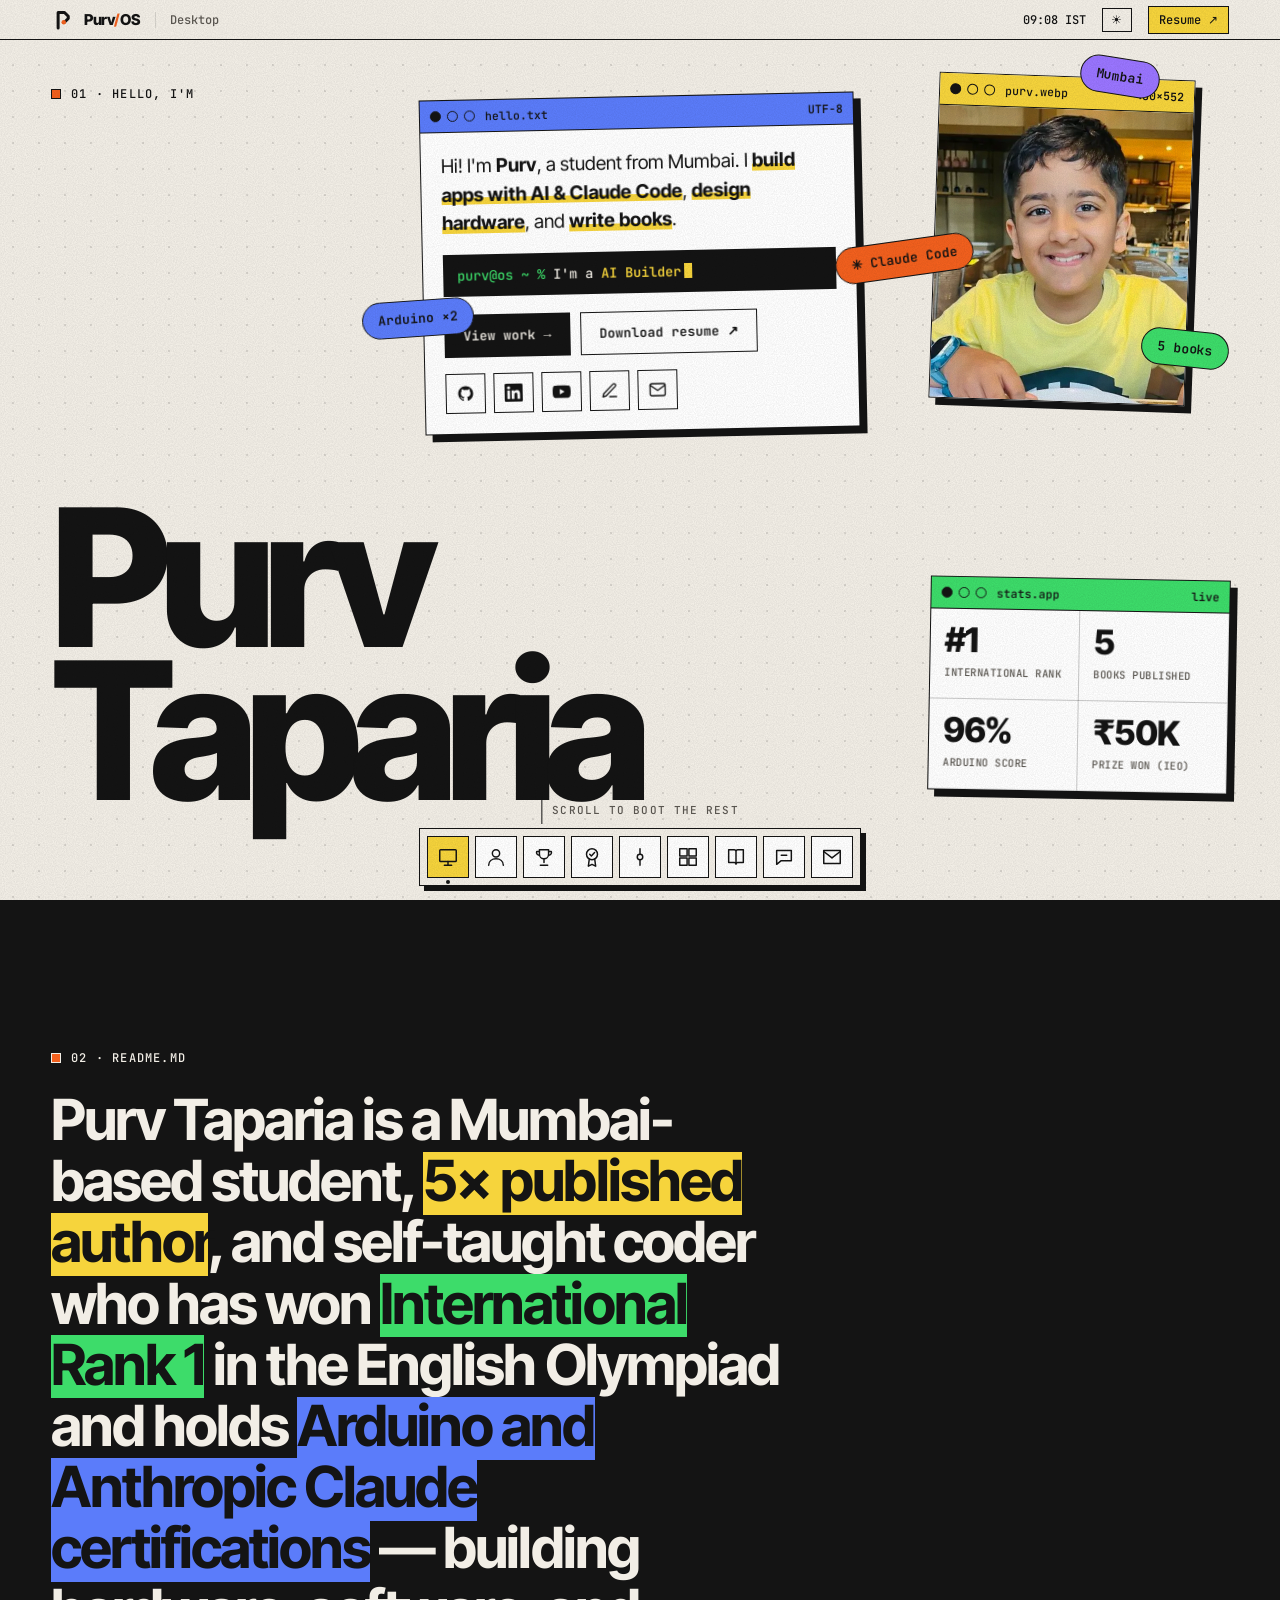
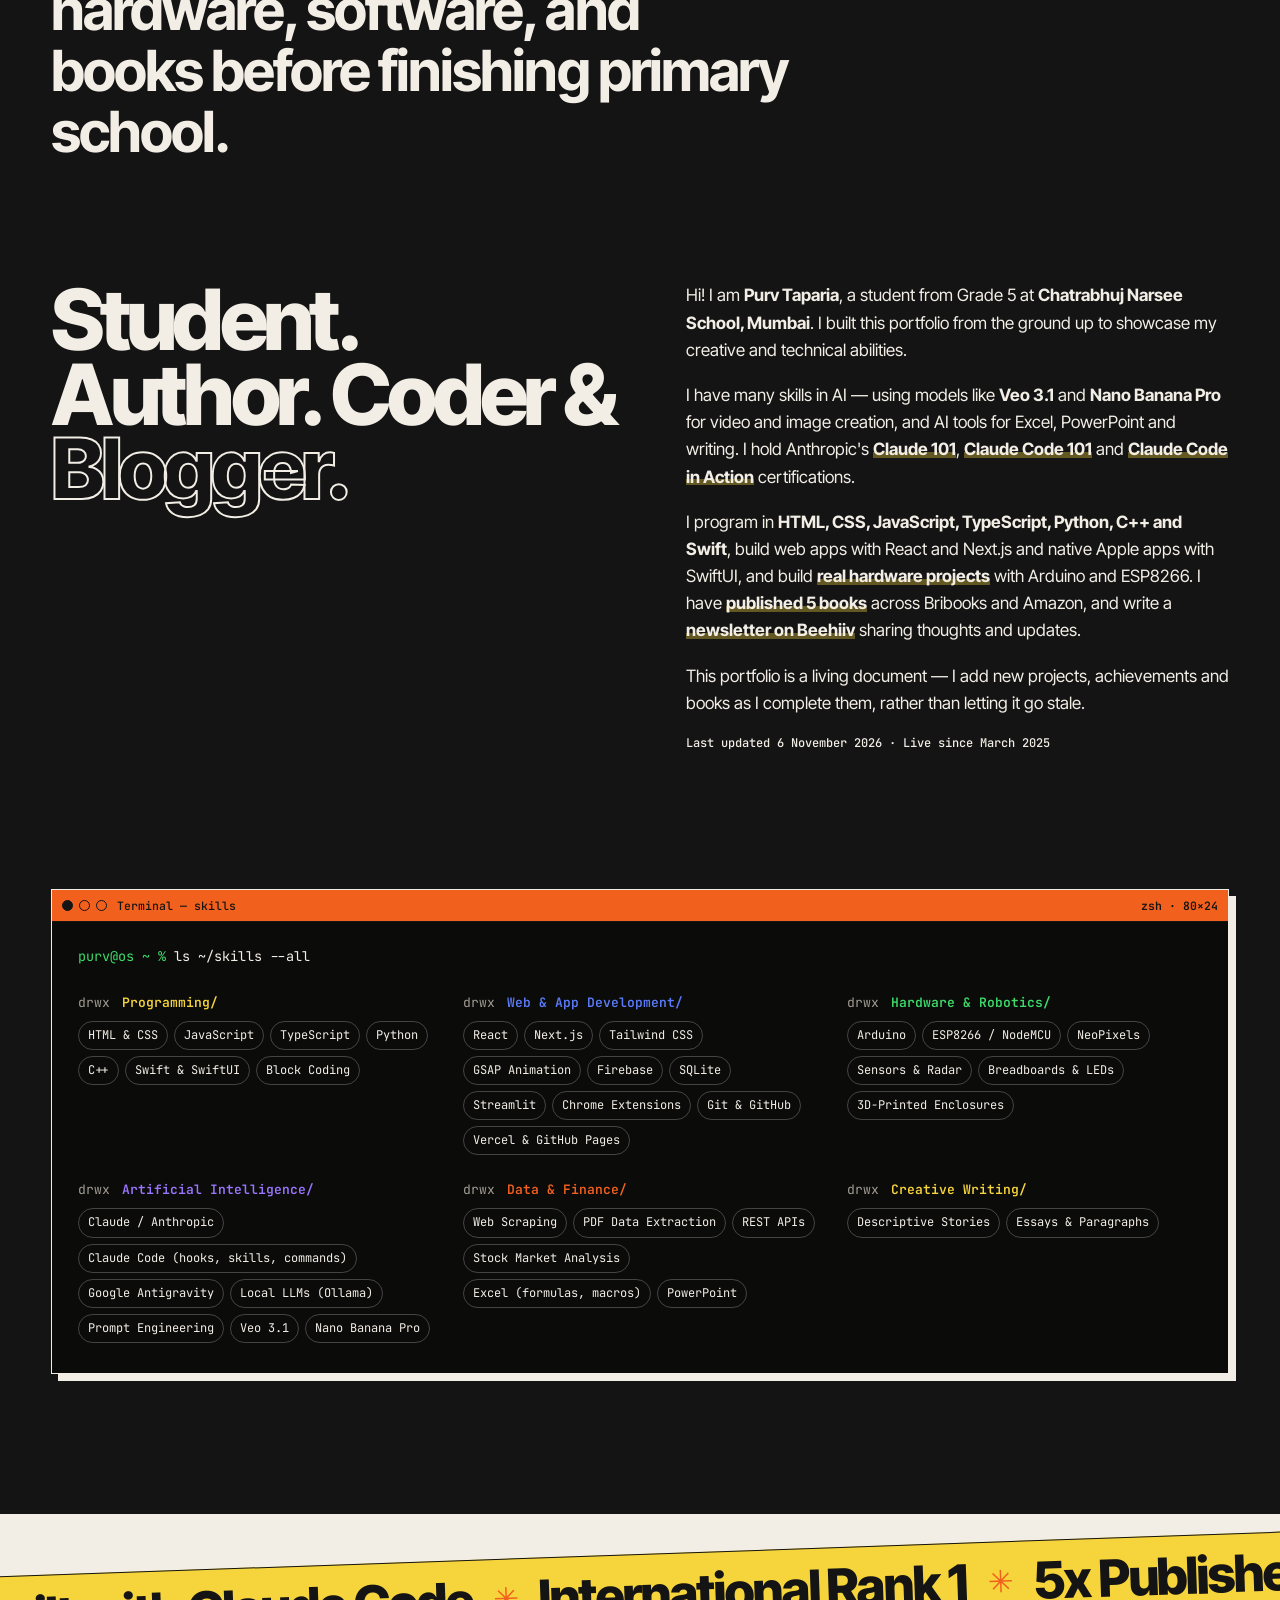
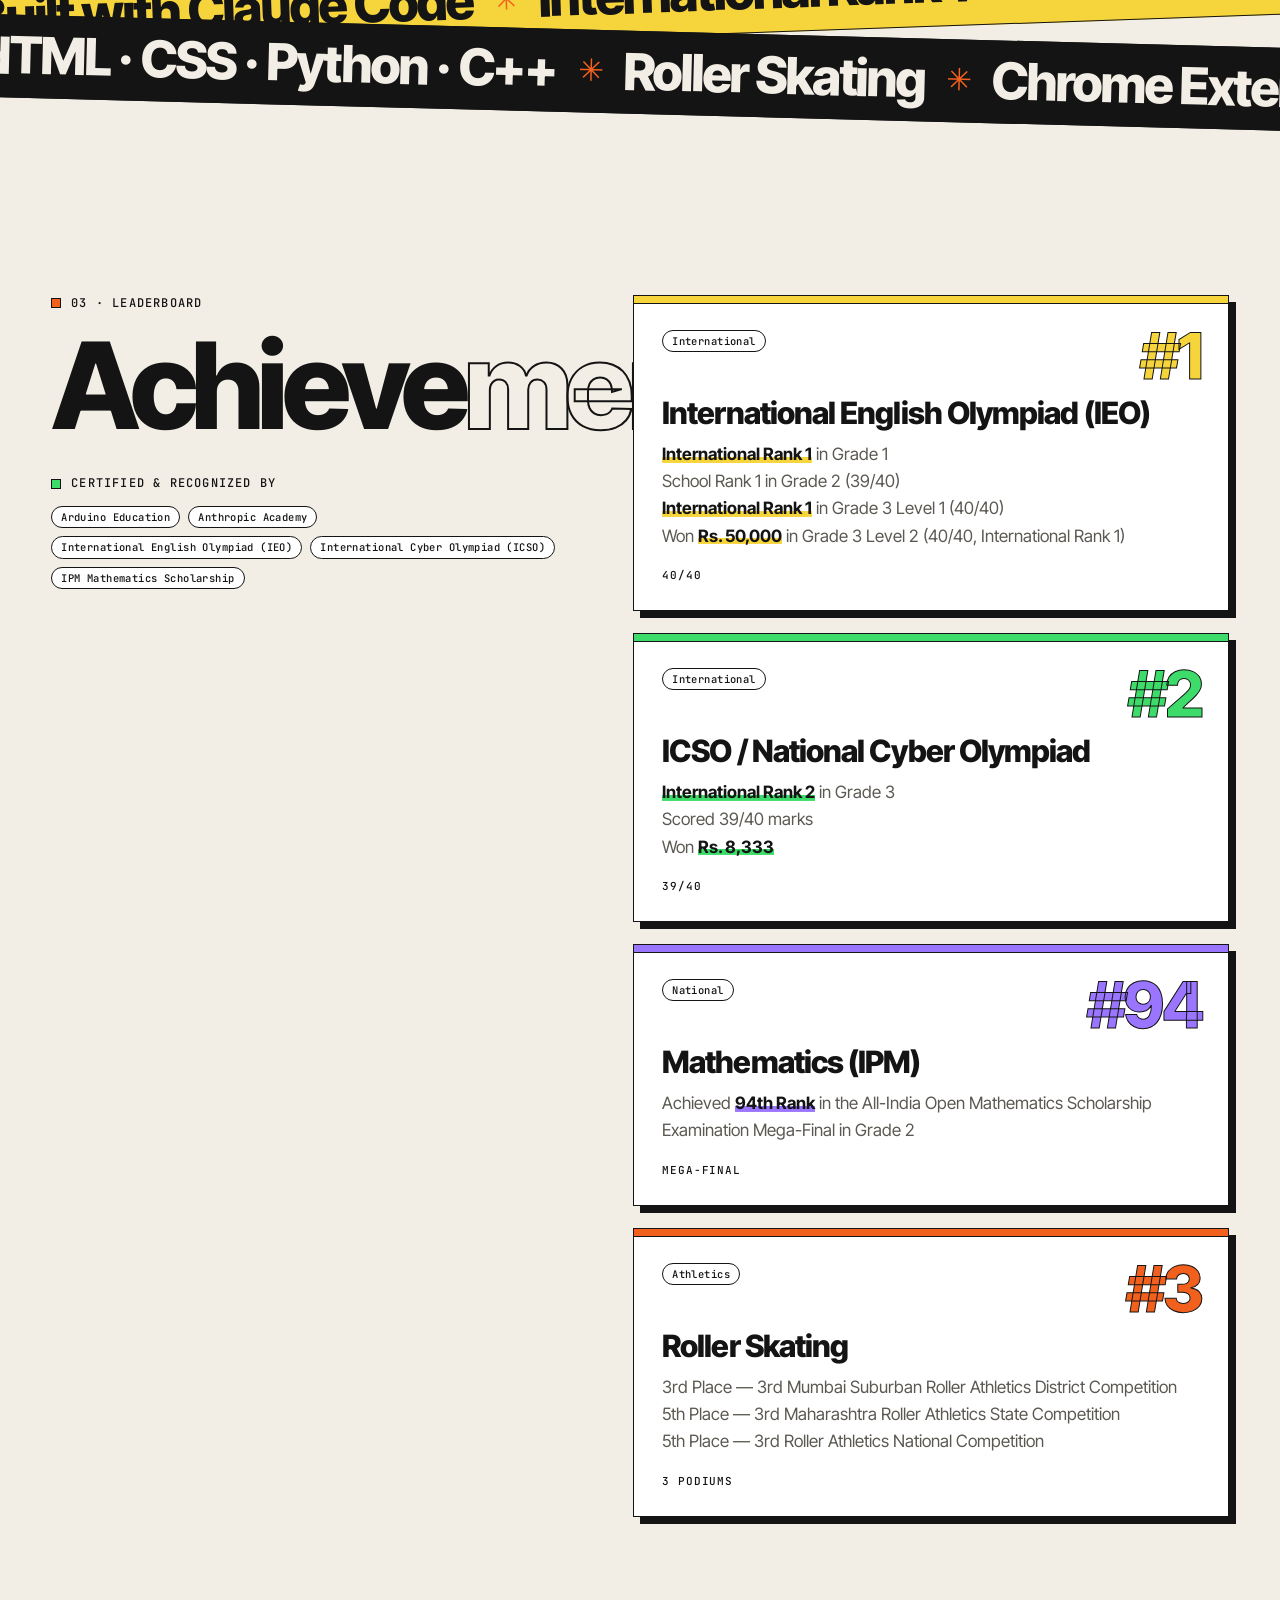
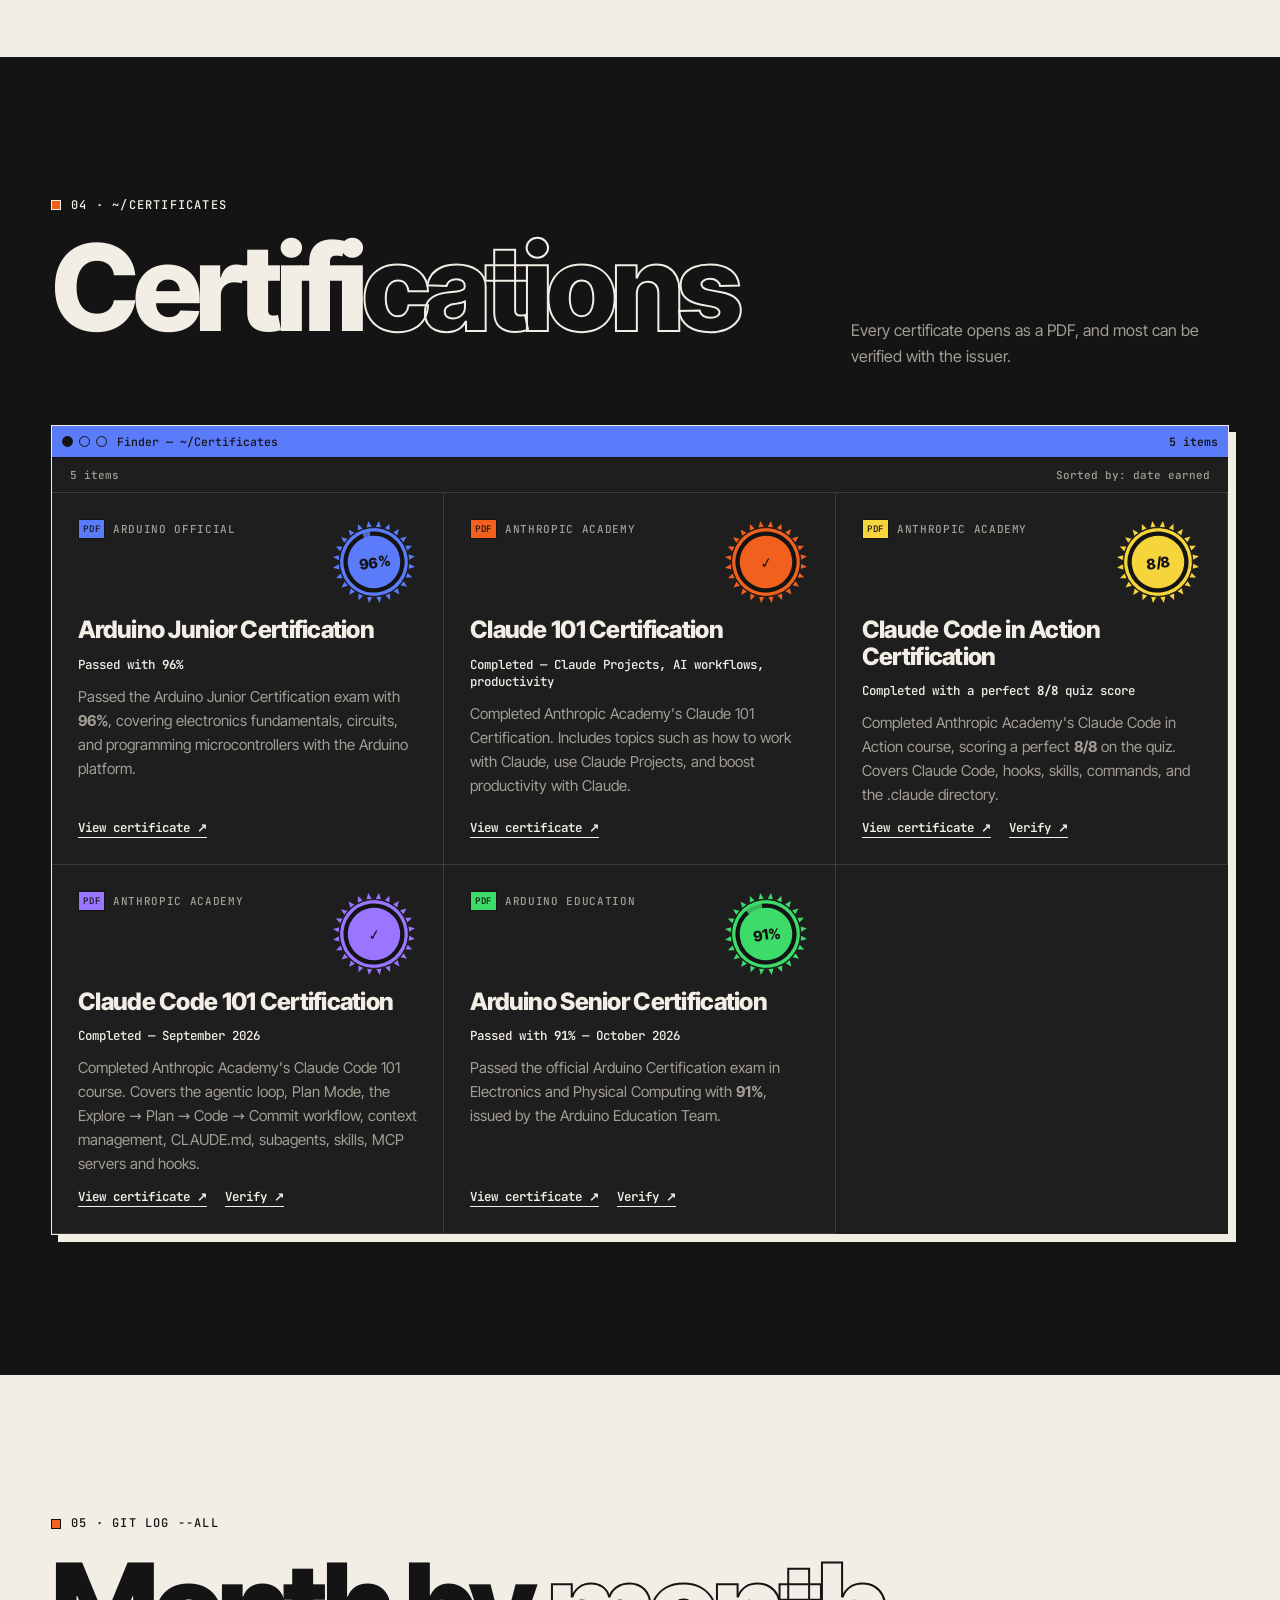
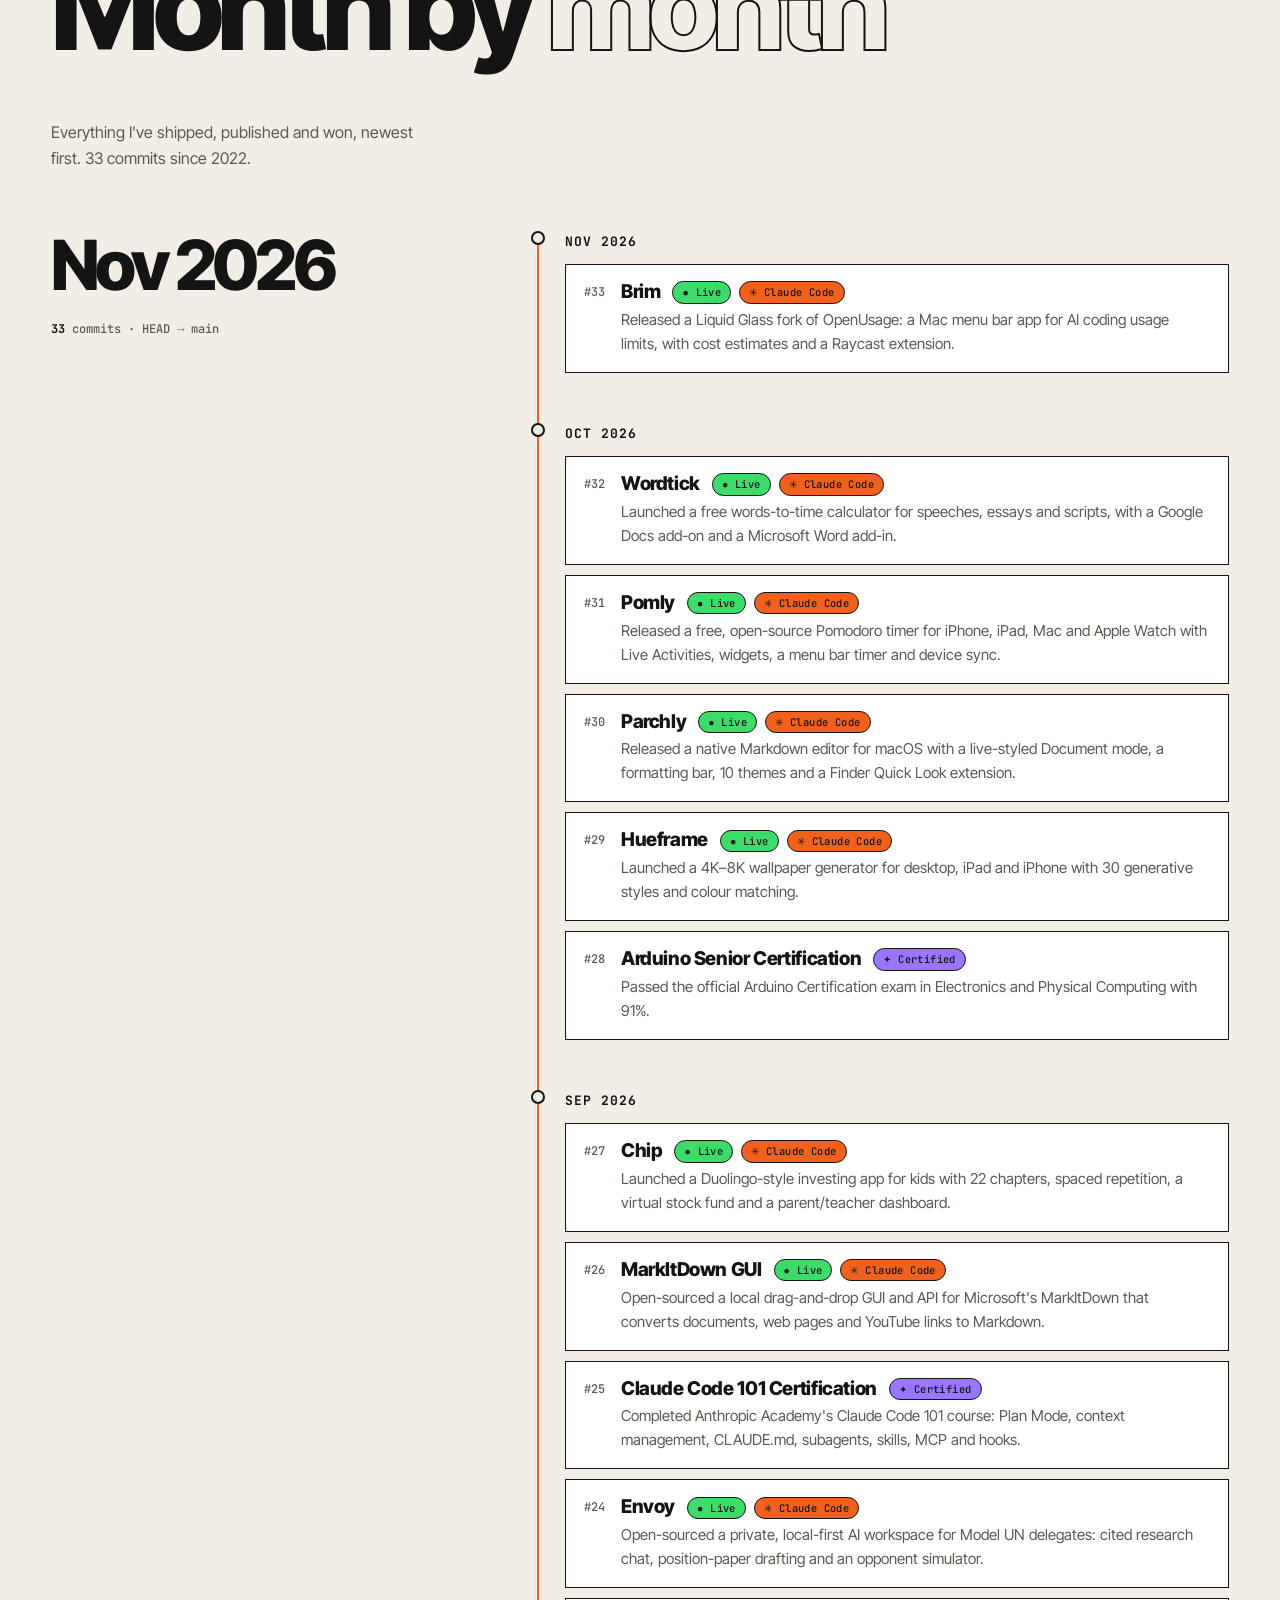
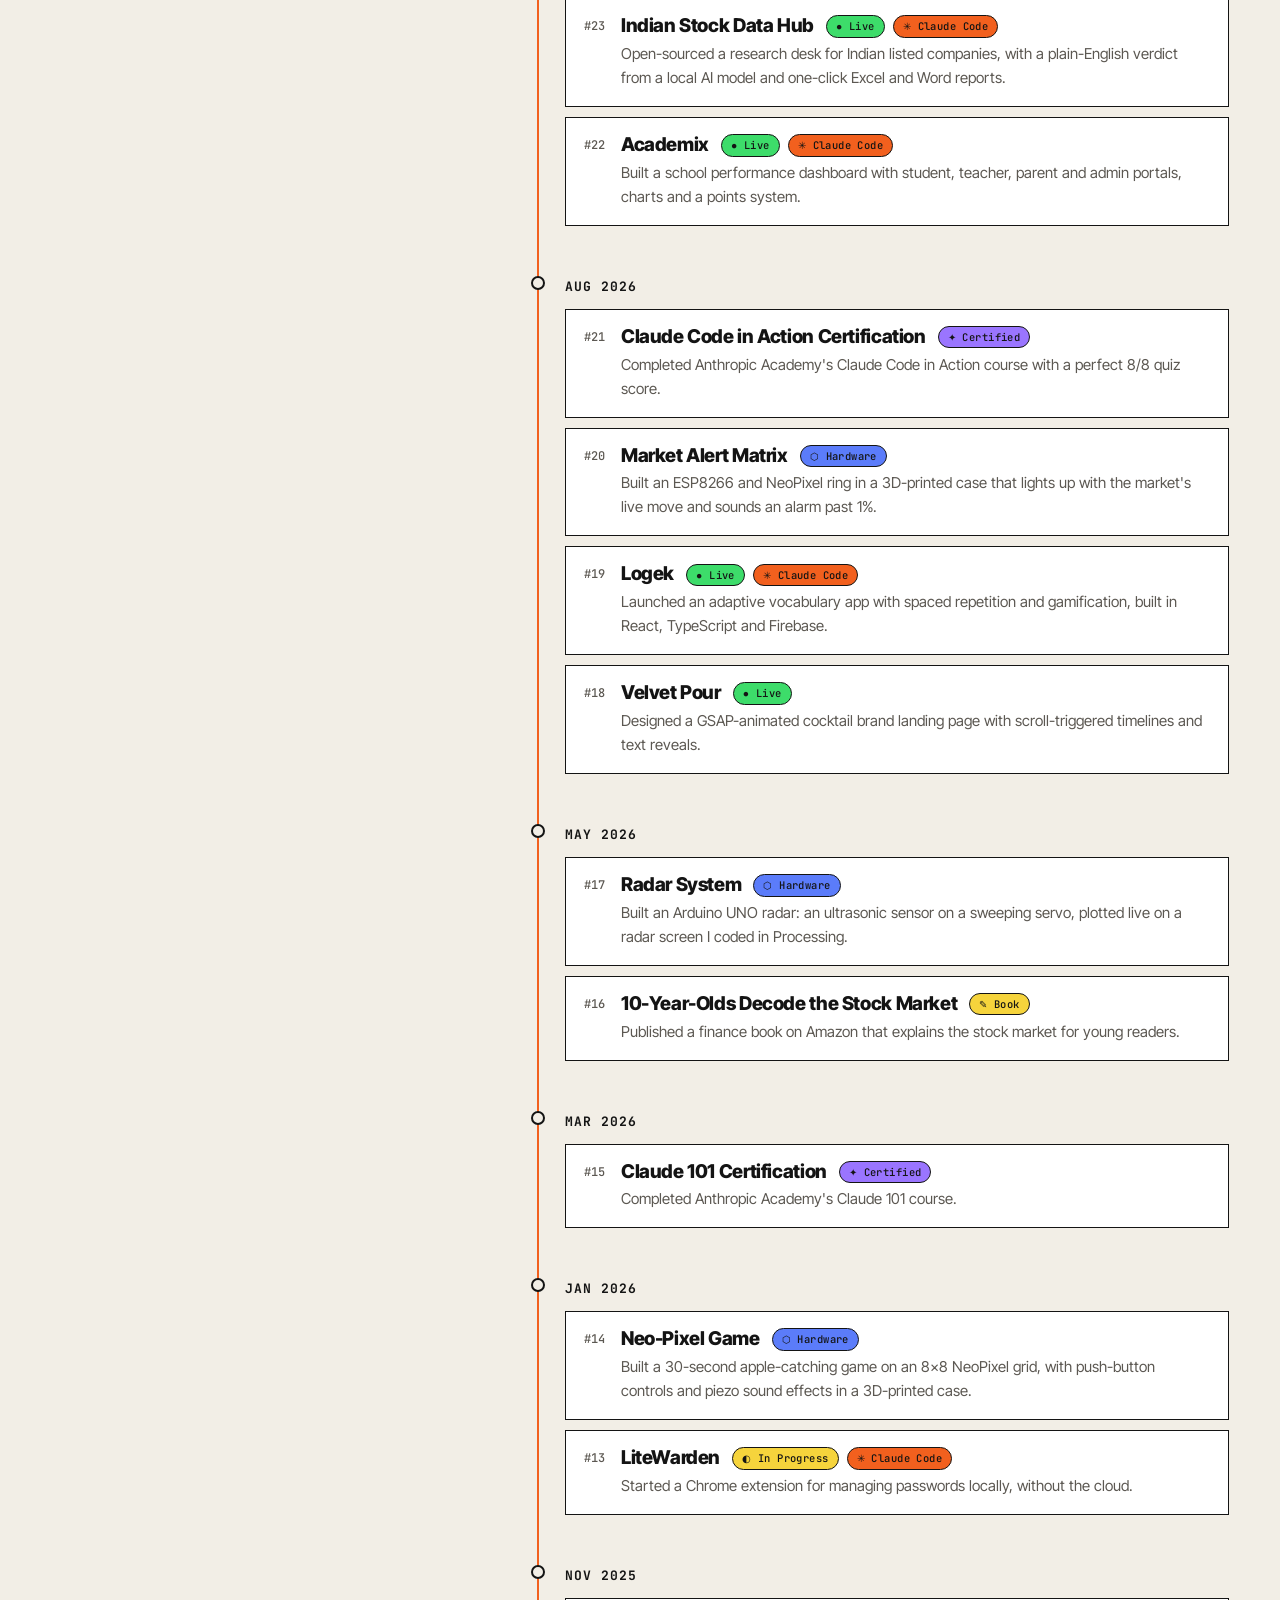
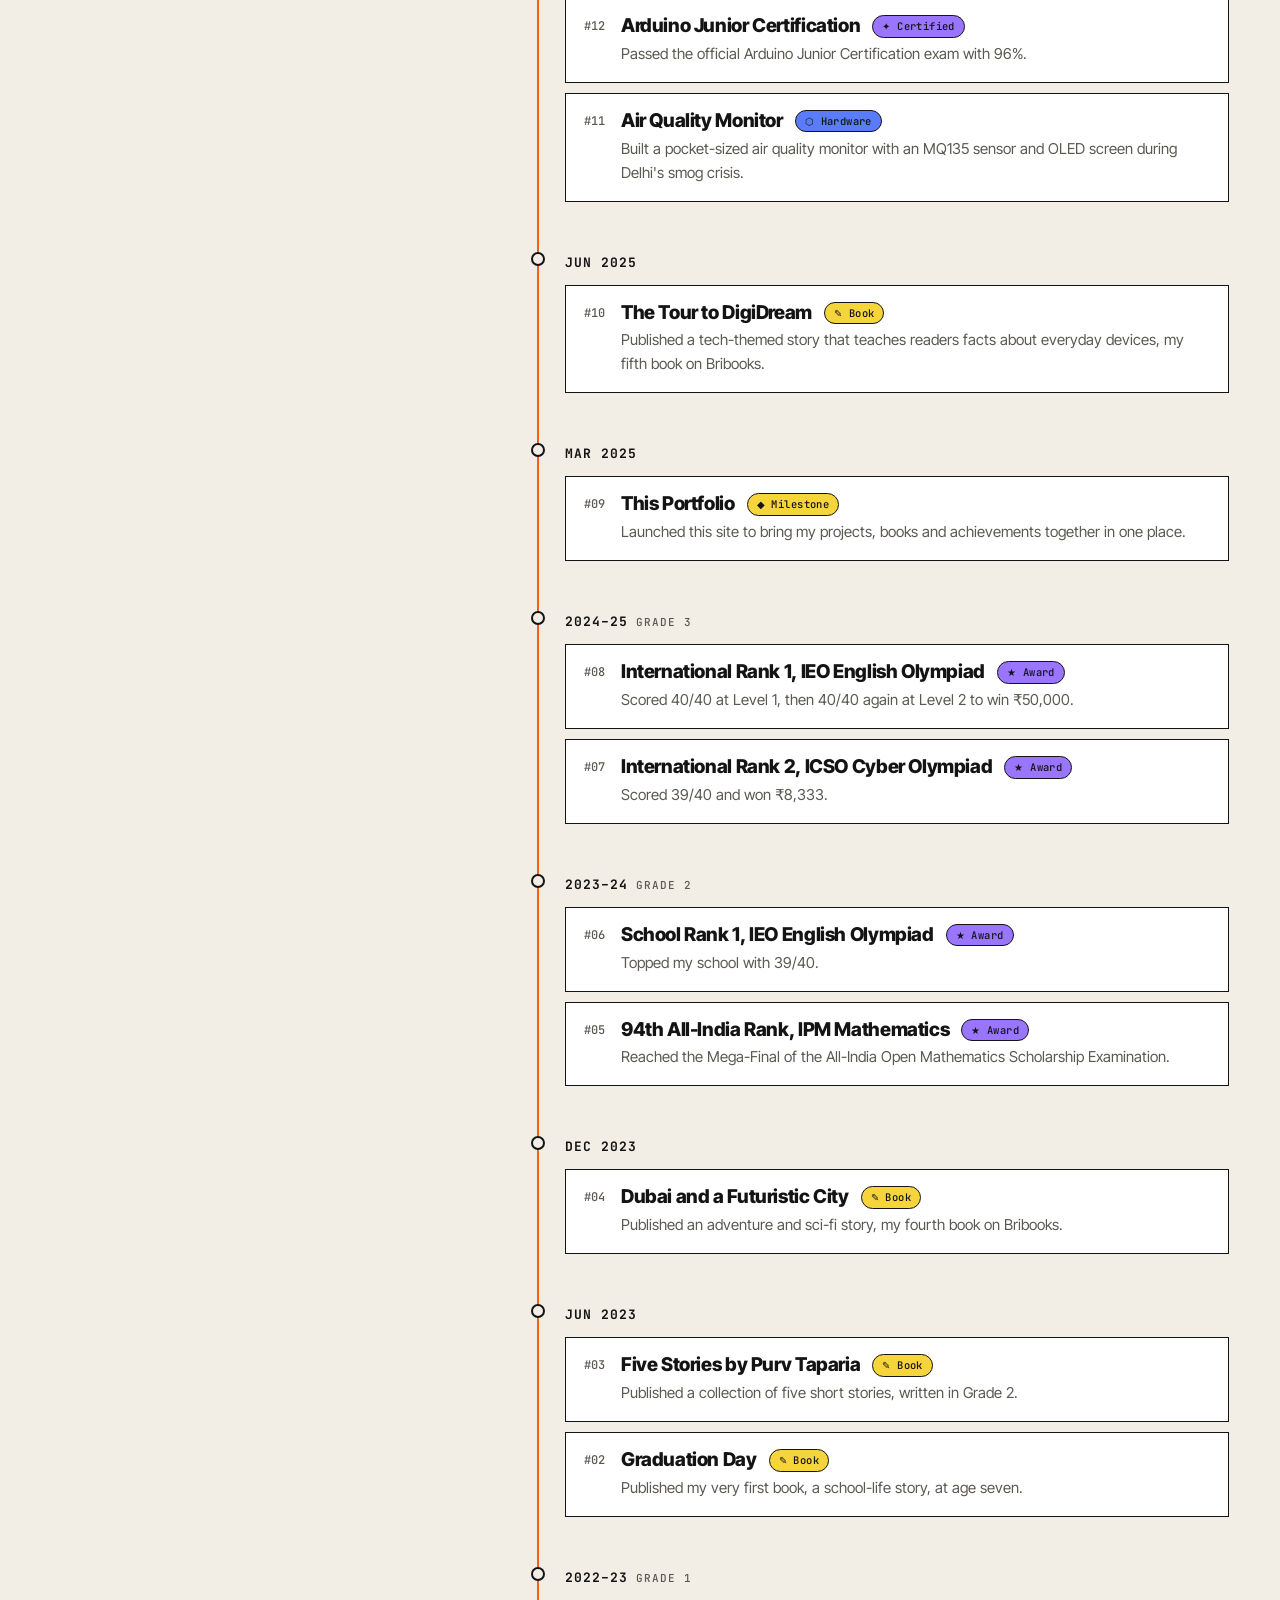
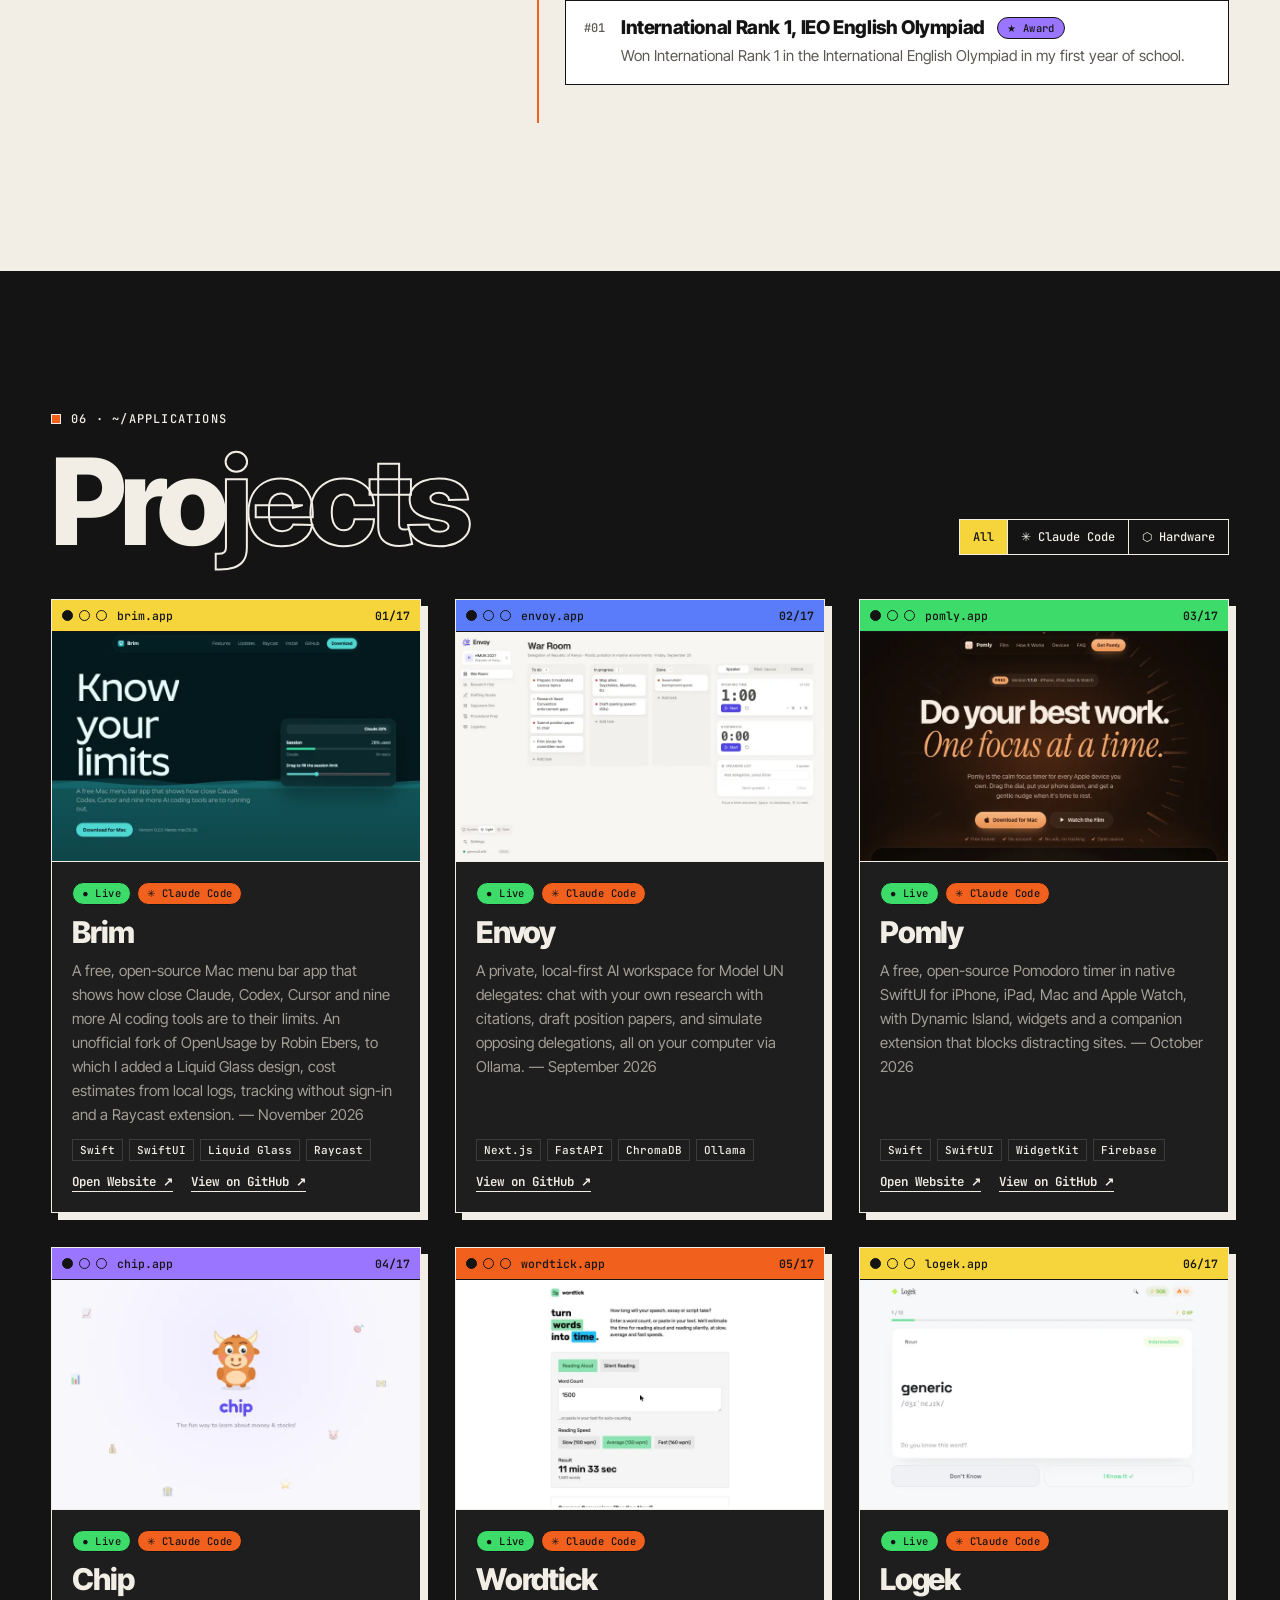
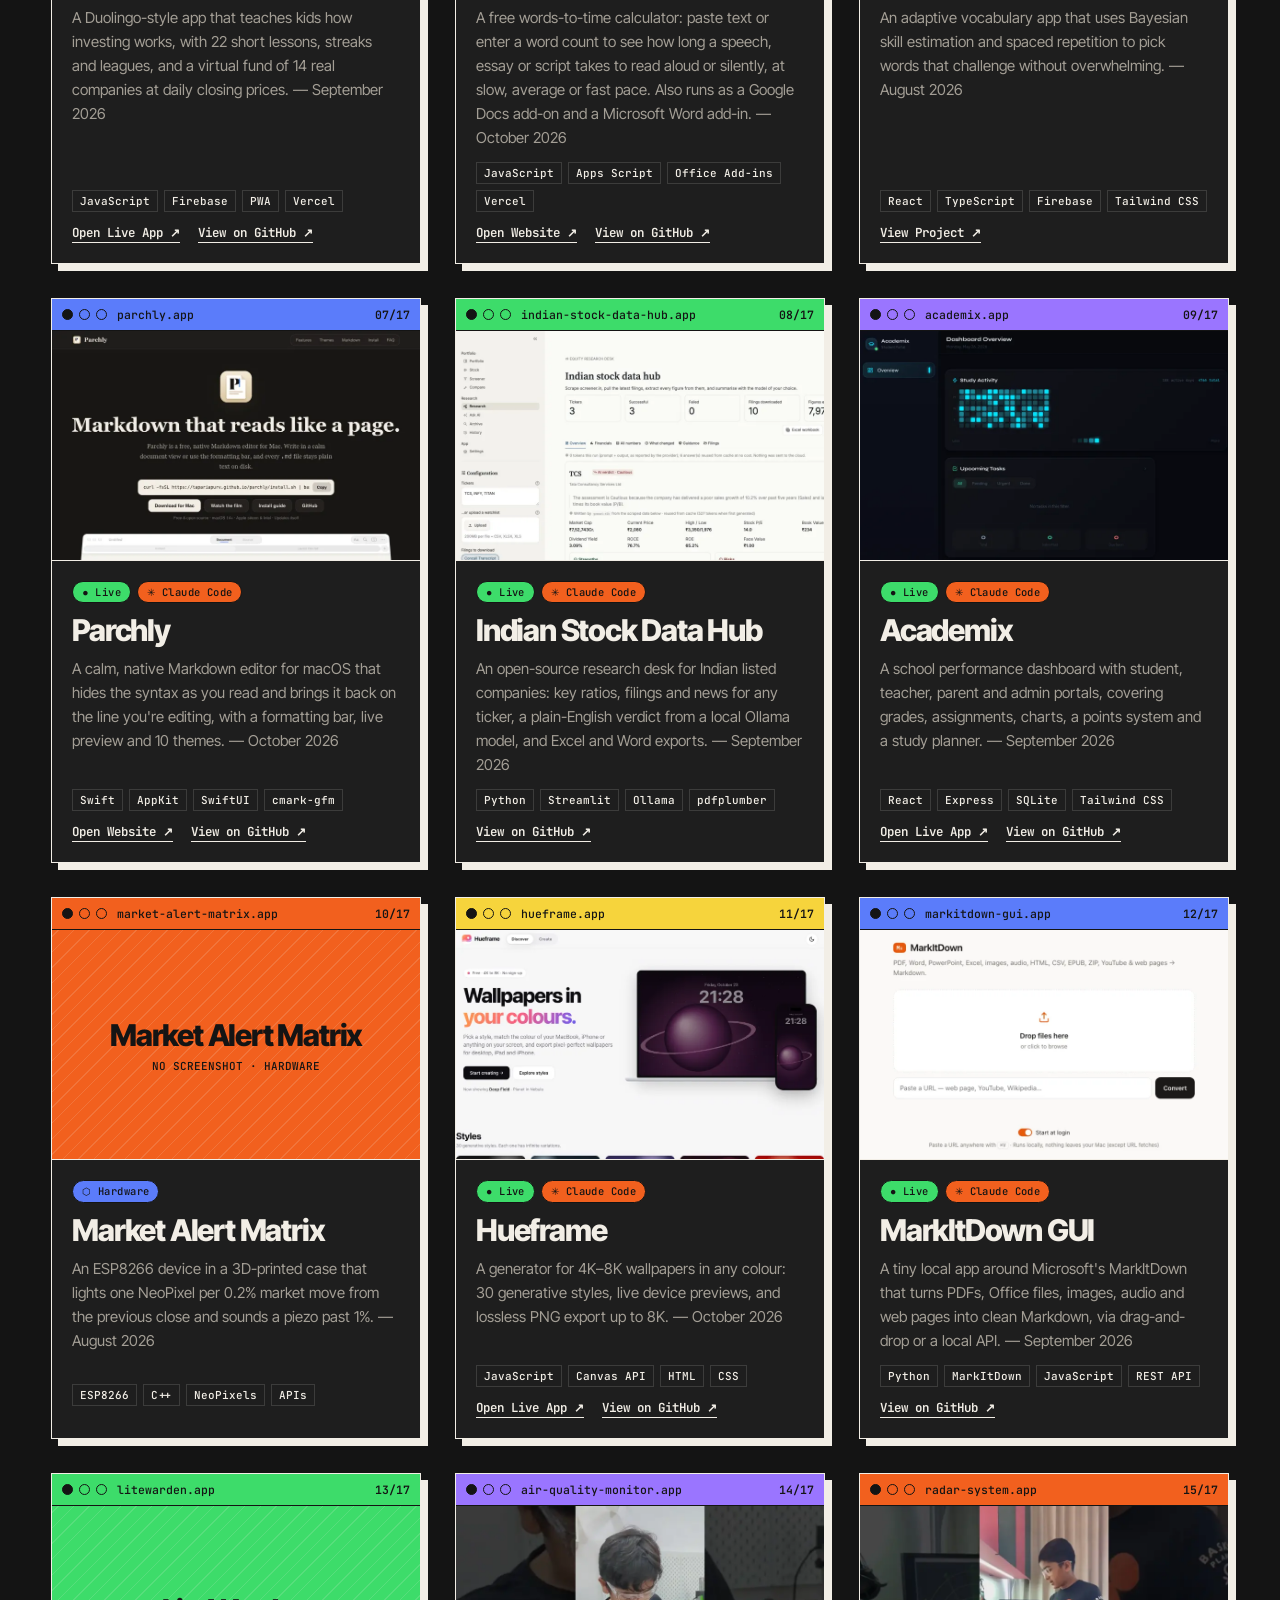
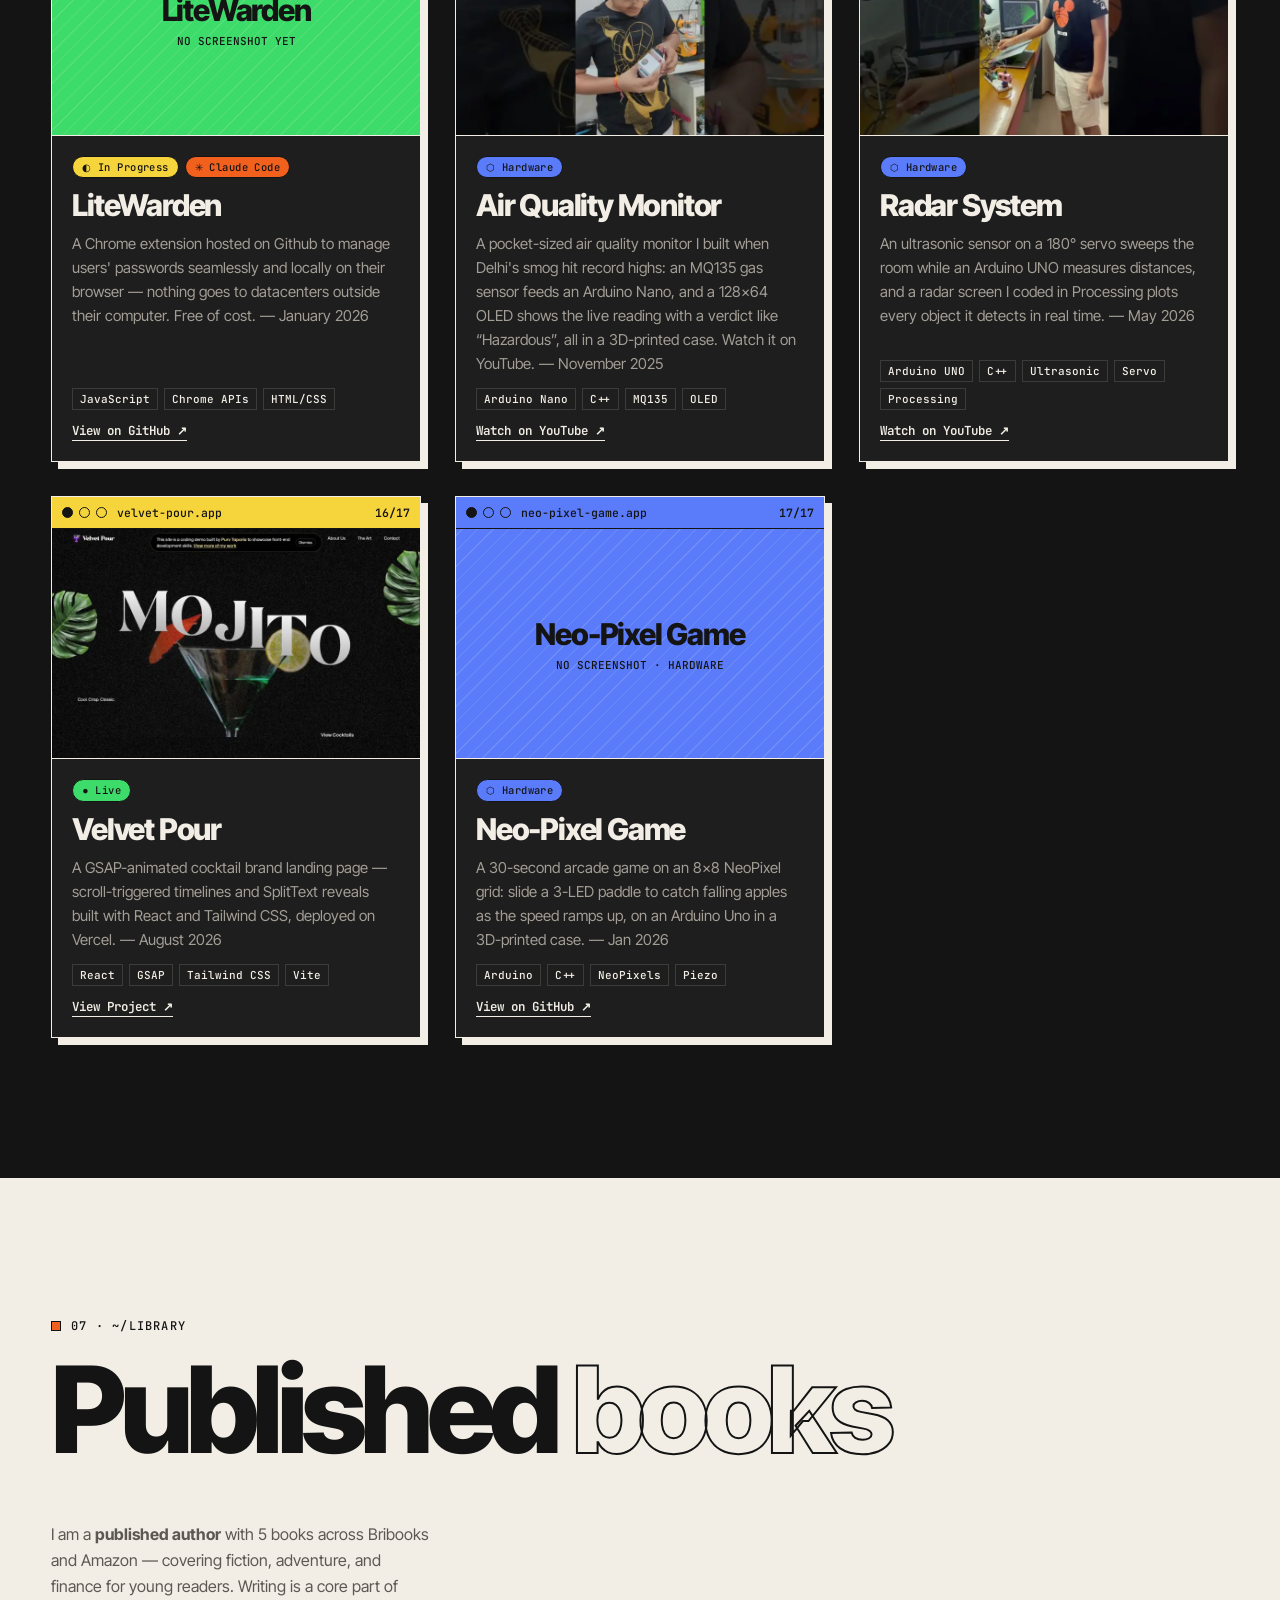
==== commit 424eb2db: "Add Brim to the portfolio and resume Add the project card, a Nov 2026 changelog entry, JSON-LD and l" ====
--- a/index.html
+++ b/index.html
@@ -11,7 +11,7 @@
 <script defer src="https://cloud.umami.is/script.js" data-website-id="39ef453b-8389-43f8-96ca-81ca9109ed71"></script>
 <meta name="google-site-verification" content="xqLbD-xd9Cr2sTsCRxFxg-c19b-M6SnRkDD3pZVQEzs">
 <meta name="author" content="Purv Taparia"><meta name="robots" content="index, follow, max-image-preview:large">
-<meta property="article:modified_time" content="2026-11-02">
+<meta property="article:modified_time" content="2026-11-06">
 <meta name="twitter:card" content="summary_large_image"><meta name="twitter:image" content="https://tapariapurv.github.io/assets/og-image.png">
 <script type="application/ld+json">
     {
@@ -60,7 +60,7 @@
       "inLanguage": "en-IN",
       "publisher": { "@id": "https://tapariapurv.github.io/#person" },
       "datePublished": "2025-03-17",
-      "dateModified": "2026-11-02"
+      "dateModified": "2026-11-06"
     }
     </script>
 <script type="application/ld+json">
@@ -73,7 +73,7 @@
       "isPartOf": { "@id": "https://tapariapurv.github.io/#website" },
       "about": { "@id": "https://tapariapurv.github.io/#person" },
       "datePublished": "2025-03-17",
-      "dateModified": "2026-11-02",
+      "dateModified": "2026-11-06",
       "breadcrumb": { "@id": "https://tapariapurv.github.io/#breadcrumb" }
     }
     </script>
@@ -104,6 +104,25 @@
         {
           "@type": "SoftwareApplication",
           "position": 1,
+          "name": "Brim",
+          "image": "https://tapariapurv.github.io/assets/projects/brim.webp",
+          "applicationCategory": "DeveloperApplication",
+          "operatingSystem": "macOS",
+          "url": "https://tapariapurv.github.io/brim/",
+          "sameAs": "https://github.com/tapariapurv/brim",
+          "description": "A free, open-source Mac menu bar app that shows how close Claude, Codex, Cursor and nine more AI coding tools are to their limits. An unofficial fork of OpenUsage by Robin Ebers, with a Liquid Glass design, cost estimates from local logs, tracking without sign-in and a Raycast extension.",
+          "offers": {
+            "@type": "Offer",
+            "price": "0",
+            "priceCurrency": "USD"
+          },
+          "author": {
+            "@id": "https://tapariapurv.github.io/#person"
+          }
+        },
+        {
+          "@type": "SoftwareApplication",
+          "position": 2,
           "name": "Envoy",
           "image": "https://tapariapurv.github.io/assets/projects/envoy.webp",
           "applicationCategory": "EducationalApplication",
@@ -121,7 +140,7 @@
         },
         {
           "@type": "SoftwareApplication",
-          "position": 2,
+          "position": 3,
           "name": "Pomly",
           "image": "https://tapariapurv.github.io/assets/projects/pomly.webp",
           "applicationCategory": "ProductivityApplication",
@@ -140,7 +159,7 @@
         },
         {
           "@type": "SoftwareApplication",
-          "position": 3,
+          "position": 4,
           "name": "Chip",
           "image": "https://tapariapurv.github.io/assets/projects/chip.webp",
           "applicationCategory": "EducationalApplication",
@@ -159,7 +178,7 @@
         },
         {
           "@type": "SoftwareApplication",
-          "position": 4,
+          "position": 5,
           "name": "Wordtick",
           "image": "https://tapariapurv.github.io/assets/projects/wordtick.webp",
           "applicationCategory": "UtilitiesApplication",
@@ -178,7 +197,7 @@
         },
         {
           "@type": "SoftwareApplication",
-          "position": 5,
+          "position": 6,
           "name": "Logek",
           "image": "https://tapariapurv.github.io/assets/projects/logek.webp",
           "applicationCategory": "EducationalApplication",
@@ -196,7 +215,7 @@
         },
         {
           "@type": "SoftwareApplication",
-          "position": 6,
+          "position": 7,
           "name": "Parchly",
           "image": "https://tapariapurv.github.io/assets/projects/parchly.webp",
           "applicationCategory": "ProductivityApplication",
@@ -215,7 +234,7 @@
         },
         {
           "@type": "SoftwareApplication",
-          "position": 7,
+          "position": 8,
           "name": "Indian Stock Data Hub",
           "image": "https://tapariapurv.github.io/assets/projects/indian-stock-data-hub.webp",
           "applicationCategory": "FinanceApplication",
@@ -233,7 +252,7 @@
         },
         {
           "@type": "SoftwareApplication",
-          "position": 8,
+          "position": 9,
           "name": "Academix",
           "image": "https://tapariapurv.github.io/assets/projects/academix.webp",
           "applicationCategory": "EducationalApplication",
@@ -252,7 +271,7 @@
         },
         {
           "@type": "SoftwareApplication",
-          "position": 9,
+          "position": 10,
           "name": "Hueframe",
           "image": "https://tapariapurv.github.io/assets/projects/hueframe.webp",
           "applicationCategory": "DesignApplication",
@@ -271,7 +290,7 @@
         },
         {
           "@type": "SoftwareApplication",
-          "position": 10,
+          "position": 11,
           "name": "MarkItDown GUI",
           "image": "https://tapariapurv.github.io/assets/projects/markitdown-gui.webp",
           "applicationCategory": "UtilitiesApplication",
@@ -289,7 +308,7 @@
         },
         {
           "@type": "SoftwareApplication",
-          "position": 11,
+          "position": 12,
           "name": "LiteWarden",
           "applicationCategory": "BrowserApplication",
           "operatingSystem": "Chrome",
@@ -306,7 +325,7 @@
         },
         {
           "@type": "SoftwareApplication",
-          "position": 12,
+          "position": 13,
           "name": "Velvet Pour",
           "image": "https://tapariapurv.github.io/assets/projects/velvet-pour.webp",
           "applicationCategory": "WebApplication",
@@ -324,7 +343,7 @@
         }
       ]
     }
-    </script><script type="application/ld+json">{"@context": "https://schema.org", "@type": "FAQPage", "mainEntity": [{"@type": "Question", "name": "Who is Purv Taparia?", "acceptedAnswer": {"@type": "Answer", "text": "Purv Taparia is a student from Grade 5 at Chatrabhuj Narsee School, Mumbai, India, who is a 5x published author, an International Rank 1 English Olympiad winner, a self-taught coder working with HTML, CSS, Python, C++ and Arduino, and the writer of a newsletter on Beehiiv."}}, {"@type": "Question", "name": "Is this portfolio actively maintained?", "acceptedAnswer": {"@type": "Answer", "text": "Yes. This portfolio was first published in March 2025 and is updated regularly as Purv completes new projects, achievements, and publications. It was last updated on 2 November 2026."}}]}</script>
+    </script><script type="application/ld+json">{"@context": "https://schema.org", "@type": "FAQPage", "mainEntity": [{"@type": "Question", "name": "Who is Purv Taparia?", "acceptedAnswer": {"@type": "Answer", "text": "Purv Taparia is a student from Grade 5 at Chatrabhuj Narsee School, Mumbai, India, who is a 5x published author, an International Rank 1 English Olympiad winner, a self-taught coder working with HTML, CSS, Python, C++ and Arduino, and the writer of a newsletter on Beehiiv."}}, {"@type": "Question", "name": "Is this portfolio actively maintained?", "acceptedAnswer": {"@type": "Answer", "text": "Yes. This portfolio was first published in March 2025 and is updated regularly as Purv completes new projects, achievements, and publications. It was last updated on 6 November 2026."}}]}</script>
 <meta name="theme-color" content="#141414">
 <link rel="icon" href="assets/favicon.svg" type="image/svg+xml">
 <link rel="preload" href="assets/fonts/inter-tight.woff2" as="font" type="font/woff2" crossorigin>
@@ -814,7 +833,7 @@
 <body>
 <svg width="0" height="0" style="position:absolute" aria-hidden="true"><symbol id="i-gh" viewBox="0 0 24 24"><path fill="currentColor" d="M12 2C6.477 2 2 6.477 2 12c0 4.418 2.865 8.166 6.839 9.489.5.092.682-.217.682-.482 0-.237-.008-.866-.013-1.7-2.782.604-3.369-1.341-3.369-1.341-.454-1.155-1.11-1.463-1.11-1.463-.908-.62.069-.608.069-.608 1.003.07 1.531 1.03 1.531 1.03.892 1.529 2.341 1.087 2.91.832.092-.647.35-1.088.636-1.338-2.22-.253-4.555-1.11-4.555-4.943 0-1.091.39-1.984 1.029-2.683-.103-.253-.446-1.27.098-2.647 0 0 .84-.269 2.75 1.025A9.578 9.578 0 0112 6.836c.85.004 1.705.115 2.504.337 1.909-1.294 2.747-1.025 2.747-1.025.546 1.377.203 2.394.1 2.647.64.699 1.028 1.592 1.028 2.683 0 3.842-2.339 4.687-4.566 4.935.359.309.678.919.678 1.852 0 1.336-.012 2.415-.012 2.743 0 .267.18.578.688.48C19.138 20.163 22 16.418 22 12c0-5.523-4.477-10-10-10z"/></symbol><symbol id="i-li" viewBox="0 0 24 24"><path fill="currentColor" d="M20.447 20.452h-3.554v-5.569c0-1.328-.027-3.037-1.852-3.037-1.853 0-2.136 1.445-2.136 2.939v5.667H9.351V9h3.414v1.561h.046c.477-.9 1.637-1.85 3.37-1.85 3.601 0 4.267 2.37 4.267 5.455v6.286zM5.337 7.433a2.062 2.062 0 01-2.063-2.065 2.064 2.064 0 112.063 2.065zm1.782 13.019H3.555V9h3.564v11.452zM22.225 0H1.771C.792 0 0 .774 0 1.729v20.542C0 23.227.792 24 1.771 24h20.451C23.2 24 24 23.227 24 22.271V1.729C24 .774 23.2 0 22.222 0h.003z"/></symbol><symbol id="i-pen" viewBox="0 0 24 24"><g fill="none" stroke="currentColor" stroke-width="1.8" stroke-linecap="round" stroke-linejoin="round"><path d="M12 20h9"/><path d="M16.5 3.5a2.121 2.121 0 013 3L7 19l-4 1 1-4L16.5 3.5z"/></g></symbol><symbol id="i-mail" viewBox="0 0 24 24"><g fill="none" stroke="currentColor" stroke-width="1.8" stroke-linecap="round" stroke-linejoin="round"><path d="M4 4h16c1.1 0 2 .9 2 2v12c0 1.1-.9 2-2 2H4c-1.1 0-2-.9-2-2V6c0-1.1.9-2 2-2z"/><path d="M22 6l-10 7L2 6"/></g></symbol><symbol id="i-yt" viewBox="0 0 24 24"><path fill="currentColor" d="M23.498 6.186a3.016 3.016 0 00-2.122-2.136C19.505 3.545 12 3.545 12 3.545s-7.505 0-9.377.505A3.017 3.017 0 00.502 6.186C0 8.07 0 12 0 12s0 3.93.502 5.814a3.016 3.016 0 002.122 2.136c1.871.505 9.376.505 9.376.505s7.505 0 9.377-.505a3.015 3.015 0 002.122-2.136C24 15.93 24 12 24 12s0-3.93-.502-5.814zM9.545 15.568V8.432L15.818 12l-6.273 3.568z"/></symbol></svg>
 
-<div id="boot" aria-hidden="true"><div class="boot-in"><div class="boot-logo">PURV<span>/</span>OS</div><ul><li>PURV/OS 5.0 — Mumbai build 2026.10</li><li>checking memory ............ 10 years OK</li><li>mounting /books ............ 5 found</li><li>mounting /apps ............. 16 found</li><li>loading certificates ....... 5 verified</li><li>linking claude-code ........ ✳ ready</li><li>starting desktop</li></ul><div class="boot-bar"><i></i></div><p class="boot-skip">click or press any key to skip</p></div></div>
+<div id="boot" aria-hidden="true"><div class="boot-in"><div class="boot-logo">PURV<span>/</span>OS</div><ul><li>PURV/OS 5.0 — Mumbai build 2026.10</li><li>checking memory ............ 10 years OK</li><li>mounting /books ............ 5 found</li><li>mounting /apps ............. 17 found</li><li>loading certificates ....... 5 verified</li><li>linking claude-code ........ ✳ ready</li><li>starting desktop</li></ul><div class="boot-bar"><i></i></div><p class="boot-skip">click or press any key to skip</p></div></div>
 <a class="skip" href="#about">Skip to content</a>
 <header class="menubar">
   <a href="#hero" class="mb-logo" aria-label="Purv/OS home"><svg class="logo" viewBox="0 0 64 64" aria-hidden="true"><path class="logo-p" d="M19 53V12h17l10 10v6l-10 10h-2" fill="none" stroke="currentColor" stroke-width="8" stroke-linecap="round" stroke-linejoin="round" pathLength="100"/><circle class="logo-dot" cx="34" cy="38" r="6"/></svg><b>Purv<span>/</span>OS</b></a>
@@ -867,7 +886,7 @@
       <p class="rv">I have many skills in AI — using models like <strong>Veo 3.1</strong> and <strong>Nano Banana Pro</strong> for video and image creation, and AI tools for Excel, PowerPoint and writing. I hold Anthropic's <a href="assets/Claude 101 Certificate.pdf" target="_blank" class="hl">Claude 101</a>, <a href="assets/Claude Code 101 Certificate.pdf" target="_blank" class="hl">Claude Code 101</a> and <a href="assets/Claude Code in Action Certificate.pdf" target="_blank" class="hl">Claude Code in Action</a> certifications.</p>
       <p class="rv">I program in <strong>HTML, CSS, JavaScript, TypeScript, Python, C++ and Swift</strong>, build web apps with React and Next.js and native Apple apps with SwiftUI, and build <a href="#projects" class="hl">real hardware projects</a> with Arduino and ESP8266. I have <a href="#books" class="hl">published 5 books</a> across Bribooks and Amazon, and write a <a href="https://tapariapurv.beehiiv.com" target="_blank" class="hl">newsletter on Beehiiv</a> sharing thoughts and updates.</p>
       <p class="rv">This portfolio is a living document — I add new projects, achievements and books as I complete them, rather than letting it go stale.</p>
-      <p class="fresh rv">Last updated <time datetime="2026-11-02">2 November 2026</time> · Live since <time datetime="2025-03-17">March 2025</time></p>
+      <p class="fresh rv">Last updated <time datetime="2026-11-06">6 November 2026</time> · Live since <time datetime="2025-03-17">March 2025</time></p>
     </div>
   </div>
   <div class="win w-term" style="--pop:var(--o)" >
@@ -952,10 +971,10 @@
 <section id="latest" data-l="Changelog">
 <div class="wrap">
   <div class="sec-hd"><div><p class="eb">05 · git log --all</p><h2 class="h2 split">Month by <em>month</em></h2></div>
-  <p class="note rv">Everything I've shipped, published and won, newest first. 32 commits since 2022.</p></div>
+  <p class="note rv">Everything I've shipped, published and won, newest first. 33 commits since 2022.</p></div>
   <div class="log-grid">
-    <div class="log-side" aria-hidden="true"><div class="big-date"><span class="bd-in">Oct 2026</span></div><div class="bd-meta"><span class="bd-n">32</span> commits · HEAD → main</div></div>
-    <ol class="log"><span class="rail" aria-hidden="true"><i></i></span><li class="month" data-d="Oct 2026"><time class="log-date" datetime="Oct 2026">Oct 2026</time><div class="commits"><a class="commit" href="https://wordtick.vercel.app" target="_blank" rel="noopener"><span class="c-hash" aria-hidden="true">#32</span><span class="c-top"><span class="c-title">Wordtick</span><span class="tag t-live">● Live</span><span class="tag t-ai">✳ Claude Code</span></span><span class="c-desc">Launched a free words-to-time calculator for speeches, essays and scripts, with a Google Docs add-on and a Microsoft Word add-in.</span></a><a class="commit" href="https://tapariapurv.github.io/pomly/" target="_blank" rel="noopener"><span class="c-hash" aria-hidden="true">#31</span><span class="c-top"><span class="c-title">Pomly</span><span class="tag t-live">● Live</span><span class="tag t-ai">✳ Claude Code</span></span><span class="c-desc">Released a free, open-source Pomodoro timer for iPhone, iPad, Mac and Apple Watch with Live Activities, widgets, a menu bar timer and device sync.</span></a><a class="commit" href="https://tapariapurv.github.io/parchly/" target="_blank" rel="noopener"><span class="c-hash" aria-hidden="true">#30</span><span class="c-top"><span class="c-title">Parchly</span><span class="tag t-live">● Live</span><span class="tag t-ai">✳ Claude Code</span></span><span class="c-desc">Released a native Markdown editor for macOS with a live-styled Document mode, a formatting bar, 10 themes and a Finder Quick Look extension.</span></a><a class="commit" href="https://hueframe.vercel.app" target="_blank" rel="noopener"><span class="c-hash" aria-hidden="true">#29</span><span class="c-top"><span class="c-title">Hueframe</span><span class="tag t-live">● Live</span><span class="tag t-ai">✳ Claude Code</span></span><span class="c-desc">Launched a 4K–8K wallpaper generator for desktop, iPad and iPhone with 30 generative styles and colour matching.</span></a><a class="commit" href="https://certifications.arduino.cc/certificate/4e02fdbf-d55f-4417-ac29-0e64b3ef22bb" target="_blank" rel="noopener"><span class="c-hash" aria-hidden="true">#28</span><span class="c-top"><span class="c-title">Arduino Senior Certification</span><span class="tag t-cert">✦ Certified</span></span><span class="c-desc">Passed the official Arduino Certification exam in Electronics and Physical Computing with 91%.</span></a></div></li><li class="month" data-d="Sep 2026"><time class="log-date" datetime="Sep 2026">Sep 2026</time><div class="commits"><a class="commit" href="https://chip-stock-coach.vercel.app" target="_blank" rel="noopener"><span class="c-hash" aria-hidden="true">#27</span><span class="c-top"><span class="c-title">Chip</span><span class="tag t-live">● Live</span><span class="tag t-ai">✳ Claude Code</span></span><span class="c-desc">Launched a Duolingo-style investing app for kids with 22 chapters, spaced repetition, a virtual stock fund and a parent/teacher dashboard.</span></a><a class="commit" href="https://github.com/tapariapurv/markitdown-gui" target="_blank" rel="noopener"><span class="c-hash" aria-hidden="true">#26</span><span class="c-top"><span class="c-title">MarkItDown GUI</span><span class="tag t-live">● Live</span><span class="tag t-ai">✳ Claude Code</span></span><span class="c-desc">Open-sourced a local drag-and-drop GUI and API for Microsoft&#x27;s MarkItDown that converts documents, web pages and YouTube links to Markdown.</span></a><a class="commit" href="https://verify.skilljar.com/c/hdh53pci5vhz" target="_blank" rel="noopener"><span class="c-hash" aria-hidden="true">#25</span><span class="c-top"><span class="c-title">Claude Code 101 Certification</span><span class="tag t-cert">✦ Certified</span></span><span class="c-desc">Completed Anthropic Academy&#x27;s Claude Code 101 course: Plan Mode, context management, CLAUDE.md, subagents, skills, MCP and hooks.</span></a><a class="commit" href="https://github.com/tapariapurv/envoy" target="_blank" rel="noopener"><span class="c-hash" aria-hidden="true">#24</span><span class="c-top"><span class="c-title">Envoy</span><span class="tag t-live">● Live</span><span class="tag t-ai">✳ Claude Code</span></span><span class="c-desc">Open-sourced a private, local-first AI workspace for Model UN delegates: cited research chat, position-paper drafting and an opponent simulator.</span></a><a class="commit" href="https://github.com/tapariapurv/indian-stock-data-hub" target="_blank" rel="noopener"><span class="c-hash" aria-hidden="true">#23</span><span class="c-top"><span class="c-title">Indian Stock Data Hub</span><span class="tag t-live">● Live</span><span class="tag t-ai">✳ Claude Code</span></span><span class="c-desc">Open-sourced a research desk for Indian listed companies, with a plain-English verdict from a local AI model and one-click Excel and Word reports.</span></a><a class="commit" href="https://lumino-s.vercel.app" target="_blank" rel="noopener"><span class="c-hash" aria-hidden="true">#22</span><span class="c-top"><span class="c-title">Academix</span><span class="tag t-live">● Live</span><span class="tag t-ai">✳ Claude Code</span></span><span class="c-desc">Built a school performance dashboard with student, teacher, parent and admin portals, charts and a points system.</span></a></div></li><li class="month" data-d="Aug 2026"><time class="log-date" datetime="Aug 2026">Aug 2026</time><div class="commits"><a class="commit" href="https://verify.skilljar.com/c/ghgqrf8euxh7" target="_blank" rel="noopener"><span class="c-hash" aria-hidden="true">#21</span><span class="c-top"><span class="c-title">Claude Code in Action Certification</span><span class="tag t-cert">✦ Certified</span></span><span class="c-desc">Completed Anthropic Academy&#x27;s Claude Code in Action course with a perfect 8/8 quiz score.</span></a><div class="commit"><span class="c-hash" aria-hidden="true">#20</span><span class="c-top"><span class="c-title">Market Alert Matrix</span><span class="tag t-hw">⬡ Hardware</span></span><span class="c-desc">Built an ESP8266 and NeoPixel ring in a 3D-printed case that lights up with the market&#x27;s live move and sounds an alarm past 1%.</span></div><a class="commit" href="https://tapariapurv.github.io/Logek" target="_blank" rel="noopener"><span class="c-hash" aria-hidden="true">#19</span><span class="c-top"><span class="c-title">Logek</span><span class="tag t-live">● Live</span><span class="tag t-ai">✳ Claude Code</span></span><span class="c-desc">Launched an adaptive vocabulary app with spaced repetition and gamification, built in React, TypeScript and Firebase.</span></a><a class="commit" href="https://cocktail-site-lac.vercel.app/" target="_blank" rel="noopener"><span class="c-hash" aria-hidden="true">#18</span><span class="c-top"><span class="c-title">Velvet Pour</span><span class="tag t-live">● Live</span></span><span class="c-desc">Designed a GSAP-animated cocktail brand landing page with scroll-triggered timelines and text reveals.</span></a></div></li><li class="month" data-d="May 2026"><time class="log-date" datetime="May 2026">May 2026</time><div class="commits"><a class="commit" href="https://youtube.com/shorts/xNrgtW_awv8?feature=share" target="_blank" rel="noopener"><span class="c-hash" aria-hidden="true">#17</span><span class="c-top"><span class="c-title">Radar System</span><span class="tag t-hw">⬡ Hardware</span></span><span class="c-desc">Built an Arduino UNO radar: an ultrasonic sensor on a sweeping servo, plotted live on a radar screen I coded in Processing.</span></a><a class="commit" href="https://www.amazon.in/dp/B0H1YGCL2D" target="_blank" rel="noopener"><span class="c-hash" aria-hidden="true">#16</span><span class="c-top"><span class="c-title">10-Year-Olds Decode the Stock Market</span><span class="tag t-mile">✎ Book</span></span><span class="c-desc">Published a finance book on Amazon that explains the stock market for young readers.</span></a></div></li><li class="month" data-d="Mar 2026"><time class="log-date" datetime="Mar 2026">Mar 2026</time><div class="commits"><a class="commit" href="assets/Claude 101 Certificate.pdf" target="_blank" rel="noopener"><span class="c-hash" aria-hidden="true">#15</span><span class="c-top"><span class="c-title">Claude 101 Certification</span><span class="tag t-cert">✦ Certified</span></span><span class="c-desc">Completed Anthropic Academy&#x27;s Claude 101 course.</span></a></div></li><li class="month" data-d="Jan 2026"><time class="log-date" datetime="Jan 2026">Jan 2026</time><div class="commits"><a class="commit" href="https://github.com/tapariapurv/neopixel-game" target="_blank" rel="noopener"><span class="c-hash" aria-hidden="true">#14</span><span class="c-top"><span class="c-title">Neo-Pixel Game</span><span class="tag t-hw">⬡ Hardware</span></span><span class="c-desc">Built a 30-second apple-catching game on an 8×8 NeoPixel grid, with push-button controls and piezo sound effects in a 3D-printed case.</span></a><a class="commit" href="https://github.com/tapariapurv/chrome-extension" target="_blank" rel="noopener"><span class="c-hash" aria-hidden="true">#13</span><span class="c-top"><span class="c-title">LiteWarden</span><span class="tag t-wip">◐ In Progress</span><span class="tag t-ai">✳ Claude Code</span></span><span class="c-desc">Started a Chrome extension for managing passwords locally, without the cloud.</span></a></div></li><li class="month" data-d="Nov 2025"><time class="log-date" datetime="Nov 2025">Nov 2025</time><div class="commits"><a class="commit" href="assets/Arduino Junior Certification.pdf" target="_blank" rel="noopener"><span class="c-hash" aria-hidden="true">#12</span><span class="c-top"><span class="c-title">Arduino Junior Certification</span><span class="tag t-cert">✦ Certified</span></span><span class="c-desc">Passed the official Arduino Junior Certification exam with 96%.</span></a><a class="commit" href="https://youtube.com/shorts/qGbcmELwwhQ?si=VJU1C6PGeXlvjgB7" target="_blank" rel="noopener"><span class="c-hash" aria-hidden="true">#11</span><span class="c-top"><span class="c-title">Air Quality Monitor</span><span class="tag t-hw">⬡ Hardware</span></span><span class="c-desc">Built a pocket-sized air quality monitor with an MQ135 sensor and OLED screen during Delhi&#x27;s smog crisis.</span></a></div></li><li class="month" data-d="Jun 2025"><time class="log-date" datetime="Jun 2025">Jun 2025</time><div class="commits"><a class="commit" href="https://www.bribooks.com/bookstore/the-tour-to-digidream-by-purv-taparia" target="_blank" rel="noopener"><span class="c-hash" aria-hidden="true">#10</span><span class="c-top"><span class="c-title">The Tour to DigiDream</span><span class="tag t-mile">✎ Book</span></span><span class="c-desc">Published a tech-themed story that teaches readers facts about everyday devices, my fifth book on Bribooks.</span></a></div></li><li class="month" data-d="Mar 2025"><time class="log-date" datetime="Mar 2025">Mar 2025</time><div class="commits"><div class="commit"><span class="c-hash" aria-hidden="true">#09</span><span class="c-top"><span class="c-title">This Portfolio</span><span class="tag t-mile">◆ Milestone</span></span><span class="c-desc">Launched this site to bring my projects, books and achievements together in one place.</span></div></div></li><li class="month" data-d="2024–25"><span class="log-date">2024–25<small>Grade 3</small></span><div class="commits"><div class="commit"><span class="c-hash" aria-hidden="true">#08</span><span class="c-top"><span class="c-title">International Rank 1, IEO English Olympiad</span><span class="tag t-cert">★ Award</span></span><span class="c-desc">Scored 40/40 at Level 1, then 40/40 again at Level 2 to win ₹50,000.</span></div><div class="commit"><span class="c-hash" aria-hidden="true">#07</span><span class="c-top"><span class="c-title">International Rank 2, ICSO Cyber Olympiad</span><span class="tag t-cert">★ Award</span></span><span class="c-desc">Scored 39/40 and won ₹8,333.</span></div></div></li><li class="month" data-d="2023–24"><span class="log-date">2023–24<small>Grade 2</small></span><div class="commits"><div class="commit"><span class="c-hash" aria-hidden="true">#06</span><span class="c-top"><span class="c-title">School Rank 1, IEO English Olympiad</span><span class="tag t-cert">★ Award</span></span><span class="c-desc">Topped my school with 39/40.</span></div><div class="commit"><span class="c-hash" aria-hidden="true">#05</span><span class="c-top"><span class="c-title">94th All-India Rank, IPM Mathematics</span><span class="tag t-cert">★ Award</span></span><span class="c-desc">Reached the Mega-Final of the All-India Open Mathematics Scholarship Examination.</span></div></div></li><li class="month" data-d="Dec 2023"><time class="log-date" datetime="Dec 2023">Dec 2023</time><div class="commits"><a class="commit" href="https://www.bribooks.com/bookstore/dubai-and-a-futuristic-city/" target="_blank" rel="noopener"><span class="c-hash" aria-hidden="true">#04</span><span class="c-top"><span class="c-title">Dubai and a Futuristic City</span><span class="tag t-mile">✎ Book</span></span><span class="c-desc">Published an adventure and sci-fi story, my fourth book on Bribooks.</span></a></div></li><li class="month" data-d="Jun 2023"><time class="log-date" datetime="Jun 2023">Jun 2023</time><div class="commits"><a class="commit" href="https://www.bribooks.com/bookstore/5-stories-by-purv-taparia/" target="_blank" rel="noopener"><span class="c-hash" aria-hidden="true">#03</span><span class="c-top"><span class="c-title">Five Stories by Purv Taparia</span><span class="tag t-mile">✎ Book</span></span><span class="c-desc">Published a collection of five short stories, written in Grade 2.</span></a><a class="commit" href="https://www.bribooks.com/bookstore/graduation-day-6479ed2fbb7fb/" target="_blank" rel="noopener"><span class="c-hash" aria-hidden="true">#02</span><span class="c-top"><span class="c-title">Graduation Day</span><span class="tag t-mile">✎ Book</span></span><span class="c-desc">Published my very first book, a school-life story, at age seven.</span></a></div></li><li class="month" data-d="2022–23"><span class="log-date">2022–23<small>Grade 1</small></span><div class="commits"><div class="commit"><span class="c-hash" aria-hidden="true">#01</span><span class="c-top"><span class="c-title">International Rank 1, IEO English Olympiad</span><span class="tag t-cert">★ Award</span></span><span class="c-desc">Won International Rank 1 in the International English Olympiad in my first year of school.</span></div></div></li></ol>
+    <div class="log-side" aria-hidden="true"><div class="big-date"><span class="bd-in">Nov 2026</span></div><div class="bd-meta"><span class="bd-n">33</span> commits · HEAD → main</div></div>
+    <ol class="log"><span class="rail" aria-hidden="true"><i></i></span><li class="month" data-d="Nov 2026"><time class="log-date" datetime="Nov 2026">Nov 2026</time><div class="commits"><a class="commit" href="https://tapariapurv.github.io/brim/" target="_blank" rel="noopener"><span class="c-hash" aria-hidden="true">#33</span><span class="c-top"><span class="c-title">Brim</span><span class="tag t-live">● Live</span><span class="tag t-ai">✳ Claude Code</span></span><span class="c-desc">Released a Liquid Glass fork of OpenUsage: a Mac menu bar app for AI coding usage limits, with cost estimates and a Raycast extension.</span></a></div></li><li class="month" data-d="Oct 2026"><time class="log-date" datetime="Oct 2026">Oct 2026</time><div class="commits"><a class="commit" href="https://wordtick.vercel.app" target="_blank" rel="noopener"><span class="c-hash" aria-hidden="true">#32</span><span class="c-top"><span class="c-title">Wordtick</span><span class="tag t-live">● Live</span><span class="tag t-ai">✳ Claude Code</span></span><span class="c-desc">Launched a free words-to-time calculator for speeches, essays and scripts, with a Google Docs add-on and a Microsoft Word add-in.</span></a><a class="commit" href="https://tapariapurv.github.io/pomly/" target="_blank" rel="noopener"><span class="c-hash" aria-hidden="true">#31</span><span class="c-top"><span class="c-title">Pomly</span><span class="tag t-live">● Live</span><span class="tag t-ai">✳ Claude Code</span></span><span class="c-desc">Released a free, open-source Pomodoro timer for iPhone, iPad, Mac and Apple Watch with Live Activities, widgets, a menu bar timer and device sync.</span></a><a class="commit" href="https://tapariapurv.github.io/parchly/" target="_blank" rel="noopener"><span class="c-hash" aria-hidden="true">#30</span><span class="c-top"><span class="c-title">Parchly</span><span class="tag t-live">● Live</span><span class="tag t-ai">✳ Claude Code</span></span><span class="c-desc">Released a native Markdown editor for macOS with a live-styled Document mode, a formatting bar, 10 themes and a Finder Quick Look extension.</span></a><a class="commit" href="https://hueframe.vercel.app" target="_blank" rel="noopener"><span class="c-hash" aria-hidden="true">#29</span><span class="c-top"><span class="c-title">Hueframe</span><span class="tag t-live">● Live</span><span class="tag t-ai">✳ Claude Code</span></span><span class="c-desc">Launched a 4K–8K wallpaper generator for desktop, iPad and iPhone with 30 generative styles and colour matching.</span></a><a class="commit" href="https://certifications.arduino.cc/certificate/4e02fdbf-d55f-4417-ac29-0e64b3ef22bb" target="_blank" rel="noopener"><span class="c-hash" aria-hidden="true">#28</span><span class="c-top"><span class="c-title">Arduino Senior Certification</span><span class="tag t-cert">✦ Certified</span></span><span class="c-desc">Passed the official Arduino Certification exam in Electronics and Physical Computing with 91%.</span></a></div></li><li class="month" data-d="Sep 2026"><time class="log-date" datetime="Sep 2026">Sep 2026</time><div class="commits"><a class="commit" href="https://chip-stock-coach.vercel.app" target="_blank" rel="noopener"><span class="c-hash" aria-hidden="true">#27</span><span class="c-top"><span class="c-title">Chip</span><span class="tag t-live">● Live</span><span class="tag t-ai">✳ Claude Code</span></span><span class="c-desc">Launched a Duolingo-style investing app for kids with 22 chapters, spaced repetition, a virtual stock fund and a parent/teacher dashboard.</span></a><a class="commit" href="https://github.com/tapariapurv/markitdown-gui" target="_blank" rel="noopener"><span class="c-hash" aria-hidden="true">#26</span><span class="c-top"><span class="c-title">MarkItDown GUI</span><span class="tag t-live">● Live</span><span class="tag t-ai">✳ Claude Code</span></span><span class="c-desc">Open-sourced a local drag-and-drop GUI and API for Microsoft&#x27;s MarkItDown that converts documents, web pages and YouTube links to Markdown.</span></a><a class="commit" href="https://verify.skilljar.com/c/hdh53pci5vhz" target="_blank" rel="noopener"><span class="c-hash" aria-hidden="true">#25</span><span class="c-top"><span class="c-title">Claude Code 101 Certification</span><span class="tag t-cert">✦ Certified</span></span><span class="c-desc">Completed Anthropic Academy&#x27;s Claude Code 101 course: Plan Mode, context management, CLAUDE.md, subagents, skills, MCP and hooks.</span></a><a class="commit" href="https://github.com/tapariapurv/envoy" target="_blank" rel="noopener"><span class="c-hash" aria-hidden="true">#24</span><span class="c-top"><span class="c-title">Envoy</span><span class="tag t-live">● Live</span><span class="tag t-ai">✳ Claude Code</span></span><span class="c-desc">Open-sourced a private, local-first AI workspace for Model UN delegates: cited research chat, position-paper drafting and an opponent simulator.</span></a><a class="commit" href="https://github.com/tapariapurv/indian-stock-data-hub" target="_blank" rel="noopener"><span class="c-hash" aria-hidden="true">#23</span><span class="c-top"><span class="c-title">Indian Stock Data Hub</span><span class="tag t-live">● Live</span><span class="tag t-ai">✳ Claude Code</span></span><span class="c-desc">Open-sourced a research desk for Indian listed companies, with a plain-English verdict from a local AI model and one-click Excel and Word reports.</span></a><a class="commit" href="https://lumino-s.vercel.app" target="_blank" rel="noopener"><span class="c-hash" aria-hidden="true">#22</span><span class="c-top"><span class="c-title">Academix</span><span class="tag t-live">● Live</span><span class="tag t-ai">✳ Claude Code</span></span><span class="c-desc">Built a school performance dashboard with student, teacher, parent and admin portals, charts and a points system.</span></a></div></li><li class="month" data-d="Aug 2026"><time class="log-date" datetime="Aug 2026">Aug 2026</time><div class="commits"><a class="commit" href="https://verify.skilljar.com/c/ghgqrf8euxh7" target="_blank" rel="noopener"><span class="c-hash" aria-hidden="true">#21</span><span class="c-top"><span class="c-title">Claude Code in Action Certification</span><span class="tag t-cert">✦ Certified</span></span><span class="c-desc">Completed Anthropic Academy&#x27;s Claude Code in Action course with a perfect 8/8 quiz score.</span></a><div class="commit"><span class="c-hash" aria-hidden="true">#20</span><span class="c-top"><span class="c-title">Market Alert Matrix</span><span class="tag t-hw">⬡ Hardware</span></span><span class="c-desc">Built an ESP8266 and NeoPixel ring in a 3D-printed case that lights up with the market&#x27;s live move and sounds an alarm past 1%.</span></div><a class="commit" href="https://tapariapurv.github.io/Logek" target="_blank" rel="noopener"><span class="c-hash" aria-hidden="true">#19</span><span class="c-top"><span class="c-title">Logek</span><span class="tag t-live">● Live</span><span class="tag t-ai">✳ Claude Code</span></span><span class="c-desc">Launched an adaptive vocabulary app with spaced repetition and gamification, built in React, TypeScript and Firebase.</span></a><a class="commit" href="https://cocktail-site-lac.vercel.app/" target="_blank" rel="noopener"><span class="c-hash" aria-hidden="true">#18</span><span class="c-top"><span class="c-title">Velvet Pour</span><span class="tag t-live">● Live</span></span><span class="c-desc">Designed a GSAP-animated cocktail brand landing page with scroll-triggered timelines and text reveals.</span></a></div></li><li class="month" data-d="May 2026"><time class="log-date" datetime="May 2026">May 2026</time><div class="commits"><a class="commit" href="https://youtube.com/shorts/xNrgtW_awv8?feature=share" target="_blank" rel="noopener"><span class="c-hash" aria-hidden="true">#17</span><span class="c-top"><span class="c-title">Radar System</span><span class="tag t-hw">⬡ Hardware</span></span><span class="c-desc">Built an Arduino UNO radar: an ultrasonic sensor on a sweeping servo, plotted live on a radar screen I coded in Processing.</span></a><a class="commit" href="https://www.amazon.in/dp/B0H1YGCL2D" target="_blank" rel="noopener"><span class="c-hash" aria-hidden="true">#16</span><span class="c-top"><span class="c-title">10-Year-Olds Decode the Stock Market</span><span class="tag t-mile">✎ Book</span></span><span class="c-desc">Published a finance book on Amazon that explains the stock market for young readers.</span></a></div></li><li class="month" data-d="Mar 2026"><time class="log-date" datetime="Mar 2026">Mar 2026</time><div class="commits"><a class="commit" href="assets/Claude 101 Certificate.pdf" target="_blank" rel="noopener"><span class="c-hash" aria-hidden="true">#15</span><span class="c-top"><span class="c-title">Claude 101 Certification</span><span class="tag t-cert">✦ Certified</span></span><span class="c-desc">Completed Anthropic Academy&#x27;s Claude 101 course.</span></a></div></li><li class="month" data-d="Jan 2026"><time class="log-date" datetime="Jan 2026">Jan 2026</time><div class="commits"><a class="commit" href="https://github.com/tapariapurv/neopixel-game" target="_blank" rel="noopener"><span class="c-hash" aria-hidden="true">#14</span><span class="c-top"><span class="c-title">Neo-Pixel Game</span><span class="tag t-hw">⬡ Hardware</span></span><span class="c-desc">Built a 30-second apple-catching game on an 8×8 NeoPixel grid, with push-button controls and piezo sound effects in a 3D-printed case.</span></a><a class="commit" href="https://github.com/tapariapurv/chrome-extension" target="_blank" rel="noopener"><span class="c-hash" aria-hidden="true">#13</span><span class="c-top"><span class="c-title">LiteWarden</span><span class="tag t-wip">◐ In Progress</span><span class="tag t-ai">✳ Claude Code</span></span><span class="c-desc">Started a Chrome extension for managing passwords locally, without the cloud.</span></a></div></li><li class="month" data-d="Nov 2025"><time class="log-date" datetime="Nov 2025">Nov 2025</time><div class="commits"><a class="commit" href="assets/Arduino Junior Certification.pdf" target="_blank" rel="noopener"><span class="c-hash" aria-hidden="true">#12</span><span class="c-top"><span class="c-title">Arduino Junior Certification</span><span class="tag t-cert">✦ Certified</span></span><span class="c-desc">Passed the official Arduino Junior Certification exam with 96%.</span></a><a class="commit" href="https://youtube.com/shorts/qGbcmELwwhQ?si=VJU1C6PGeXlvjgB7" target="_blank" rel="noopener"><span class="c-hash" aria-hidden="true">#11</span><span class="c-top"><span class="c-title">Air Quality Monitor</span><span class="tag t-hw">⬡ Hardware</span></span><span class="c-desc">Built a pocket-sized air quality monitor with an MQ135 sensor and OLED screen during Delhi&#x27;s smog crisis.</span></a></div></li><li class="month" data-d="Jun 2025"><time class="log-date" datetime="Jun 2025">Jun 2025</time><div class="commits"><a class="commit" href="https://www.bribooks.com/bookstore/the-tour-to-digidream-by-purv-taparia" target="_blank" rel="noopener"><span class="c-hash" aria-hidden="true">#10</span><span class="c-top"><span class="c-title">The Tour to DigiDream</span><span class="tag t-mile">✎ Book</span></span><span class="c-desc">Published a tech-themed story that teaches readers facts about everyday devices, my fifth book on Bribooks.</span></a></div></li><li class="month" data-d="Mar 2025"><time class="log-date" datetime="Mar 2025">Mar 2025</time><div class="commits"><div class="commit"><span class="c-hash" aria-hidden="true">#09</span><span class="c-top"><span class="c-title">This Portfolio</span><span class="tag t-mile">◆ Milestone</span></span><span class="c-desc">Launched this site to bring my projects, books and achievements together in one place.</span></div></div></li><li class="month" data-d="2024–25"><span class="log-date">2024–25<small>Grade 3</small></span><div class="commits"><div class="commit"><span class="c-hash" aria-hidden="true">#08</span><span class="c-top"><span class="c-title">International Rank 1, IEO English Olympiad</span><span class="tag t-cert">★ Award</span></span><span class="c-desc">Scored 40/40 at Level 1, then 40/40 again at Level 2 to win ₹50,000.</span></div><div class="commit"><span class="c-hash" aria-hidden="true">#07</span><span class="c-top"><span class="c-title">International Rank 2, ICSO Cyber Olympiad</span><span class="tag t-cert">★ Award</span></span><span class="c-desc">Scored 39/40 and won ₹8,333.</span></div></div></li><li class="month" data-d="2023–24"><span class="log-date">2023–24<small>Grade 2</small></span><div class="commits"><div class="commit"><span class="c-hash" aria-hidden="true">#06</span><span class="c-top"><span class="c-title">School Rank 1, IEO English Olympiad</span><span class="tag t-cert">★ Award</span></span><span class="c-desc">Topped my school with 39/40.</span></div><div class="commit"><span class="c-hash" aria-hidden="true">#05</span><span class="c-top"><span class="c-title">94th All-India Rank, IPM Mathematics</span><span class="tag t-cert">★ Award</span></span><span class="c-desc">Reached the Mega-Final of the All-India Open Mathematics Scholarship Examination.</span></div></div></li><li class="month" data-d="Dec 2023"><time class="log-date" datetime="Dec 2023">Dec 2023</time><div class="commits"><a class="commit" href="https://www.bribooks.com/bookstore/dubai-and-a-futuristic-city/" target="_blank" rel="noopener"><span class="c-hash" aria-hidden="true">#04</span><span class="c-top"><span class="c-title">Dubai and a Futuristic City</span><span class="tag t-mile">✎ Book</span></span><span class="c-desc">Published an adventure and sci-fi story, my fourth book on Bribooks.</span></a></div></li><li class="month" data-d="Jun 2023"><time class="log-date" datetime="Jun 2023">Jun 2023</time><div class="commits"><a class="commit" href="https://www.bribooks.com/bookstore/5-stories-by-purv-taparia/" target="_blank" rel="noopener"><span class="c-hash" aria-hidden="true">#03</span><span class="c-top"><span class="c-title">Five Stories by Purv Taparia</span><span class="tag t-mile">✎ Book</span></span><span class="c-desc">Published a collection of five short stories, written in Grade 2.</span></a><a class="commit" href="https://www.bribooks.com/bookstore/graduation-day-6479ed2fbb7fb/" target="_blank" rel="noopener"><span class="c-hash" aria-hidden="true">#02</span><span class="c-top"><span class="c-title">Graduation Day</span><span class="tag t-mile">✎ Book</span></span><span class="c-desc">Published my very first book, a school-life story, at age seven.</span></a></div></li><li class="month" data-d="2022–23"><span class="log-date">2022–23<small>Grade 1</small></span><div class="commits"><div class="commit"><span class="c-hash" aria-hidden="true">#01</span><span class="c-top"><span class="c-title">International Rank 1, IEO English Olympiad</span><span class="tag t-cert">★ Award</span></span><span class="c-desc">Won International Rank 1 in the International English Olympiad in my first year of school.</span></div></div></li></ol>
   </div>
 </div>
 </section>
@@ -965,93 +984,98 @@
     <div><p class="eb">06 · ~/Applications</p><h2 class="h2 split">Pro<em>jects</em></h2></div>
     <div class="pj-ctl">
       <div class="filt" role="group" aria-label="Filter projects"><button type="button" aria-pressed="true" data-f="all">All</button><button type="button" aria-pressed="false" data-f="t-ai">✳ Claude Code</button><button type="button" aria-pressed="false" data-f="t-hw">⬡ Hardware</button></div>
-      <div class="pj-meta" aria-hidden="true"><b id="pj-n">01</b> / <span id="pj-t">16</span><span class="pj-bar"><i></i></span></div>
+      <div class="pj-meta" aria-hidden="true"><b id="pj-n">01</b> / <span id="pj-t">17</span><span class="pj-bar"><i></i></span></div>
     </div>
   </div>
   <div class="track" id="track"><div class="win pc t-live t-ai" style="--pop:var(--y)" data-f="t-live t-ai">
-  <div class="win-bar"><span class="win-dots" aria-hidden="true"><i></i><i></i><i></i></span><span class="win-t">envoy.app</span><span class="win-m">01/16</span></div>
+  <div class="win-bar"><span class="win-dots" aria-hidden="true"><i></i><i></i><i></i></span><span class="win-t">brim.app</span><span class="win-m">01/17</span></div>
+  <div class="win-body"><a class="pc-shot" href="https://tapariapurv.github.io/brim/" target="_blank" rel="noopener" data-cursor="Open"><img src="assets/projects/brim.webp" alt="Screenshot of the Brim website: a Mac menu bar app that shows AI coding usage limits" width="800" height="500" loading="lazy" decoding="async"></a><div class="pc-body"><div class="pc-meta"><span class="tag t-live">● Live</span><span class="tag t-ai">✳ Claude Code</span></div><h3 class="pc-title">Brim</h3>
+<p class="pc-desc">A free, open-source Mac menu bar app that shows how close Claude, Codex, Cursor and nine more AI coding tools are to their limits. An unofficial fork of OpenUsage by Robin Ebers, to which I added a Liquid Glass design, cost estimates from local logs, tracking without sign-in and a Raycast extension. — November 2026</p><ul class="pc-tech"><li>Swift</li><li>SwiftUI</li><li>Liquid Glass</li><li>Raycast</li></ul>
+<div class="lnks"><a href="https://tapariapurv.github.io/brim/" class="lnk" target="_blank" rel="noopener">Open Website ↗</a><a href="https://github.com/tapariapurv/brim" class="lnk" target="_blank" rel="noopener">View on GitHub ↗</a></div></div></div>
+</div><div class="win pc t-live t-ai" style="--pop:var(--b)" data-f="t-live t-ai">
+  <div class="win-bar"><span class="win-dots" aria-hidden="true"><i></i><i></i><i></i></span><span class="win-t">envoy.app</span><span class="win-m">02/17</span></div>
   <div class="win-body"><a class="pc-shot" href="https://github.com/tapariapurv/envoy" target="_blank" rel="noopener" data-cursor="Open"><img src="assets/projects/envoy.webp" alt="Screenshot of Envoy&#x27;s War Room: a task board, speaking-time timer and speakers list for a Model UN delegation" width="800" height="500" loading="lazy" decoding="async"></a><div class="pc-body"><div class="pc-meta"><span class="tag t-live">● Live</span><span class="tag t-ai">✳ Claude Code</span></div><h3 class="pc-title">Envoy</h3>
 <p class="pc-desc">A private, local-first AI workspace for Model UN delegates: chat with your own research with citations, draft position papers, and simulate opposing delegations, all on your computer via Ollama. — September 2026</p><ul class="pc-tech"><li>Next.js</li><li>FastAPI</li><li>ChromaDB</li><li>Ollama</li></ul>
 <div class="lnks"><a href="https://github.com/tapariapurv/envoy" class="lnk" target="_blank" rel="noopener">View on GitHub ↗</a></div></div></div>
-</div><div class="win pc t-live t-ai" style="--pop:var(--b)" data-f="t-live t-ai">
-  <div class="win-bar"><span class="win-dots" aria-hidden="true"><i></i><i></i><i></i></span><span class="win-t">pomly.app</span><span class="win-m">02/16</span></div>
+</div><div class="win pc t-live t-ai" style="--pop:var(--g)" data-f="t-live t-ai">
+  <div class="win-bar"><span class="win-dots" aria-hidden="true"><i></i><i></i><i></i></span><span class="win-t">pomly.app</span><span class="win-m">03/17</span></div>
   <div class="win-body"><a class="pc-shot" href="https://tapariapurv.github.io/pomly/" target="_blank" rel="noopener" data-cursor="Open"><img src="assets/projects/pomly.webp" alt="Screenshot of the Pomly website hero: a focus timer app for iPhone, iPad, Mac and Apple Watch" width="800" height="500" loading="lazy" decoding="async"></a><div class="pc-body"><div class="pc-meta"><span class="tag t-live">● Live</span><span class="tag t-ai">✳ Claude Code</span></div><h3 class="pc-title">Pomly</h3>
 <p class="pc-desc">A free, open-source Pomodoro timer in native SwiftUI for iPhone, iPad, Mac and Apple Watch, with Dynamic Island, widgets and a companion extension that blocks distracting sites. — October 2026</p><ul class="pc-tech"><li>Swift</li><li>SwiftUI</li><li>WidgetKit</li><li>Firebase</li></ul>
 <div class="lnks"><a href="https://tapariapurv.github.io/pomly/" class="lnk" target="_blank" rel="noopener">Open Website ↗</a><a href="https://github.com/tapariapurv/pomly" class="lnk" target="_blank" rel="noopener">View on GitHub ↗</a></div></div></div>
-</div><div class="win pc t-live t-ai" style="--pop:var(--g)" data-f="t-live t-ai">
-  <div class="win-bar"><span class="win-dots" aria-hidden="true"><i></i><i></i><i></i></span><span class="win-t">chip.app</span><span class="win-m">03/16</span></div>
+</div><div class="win pc t-live t-ai" style="--pop:var(--v)" data-f="t-live t-ai">
+  <div class="win-bar"><span class="win-dots" aria-hidden="true"><i></i><i></i><i></i></span><span class="win-t">chip.app</span><span class="win-m">04/17</span></div>
   <div class="win-body"><a class="pc-shot" href="https://chip-stock-coach.vercel.app" target="_blank" rel="noopener" data-cursor="Open"><img src="assets/projects/chip.webp" alt="Chip app splash screen with its orange bull mascot and the tagline “The fun way to learn about money &amp; stocks!”" width="800" height="500" loading="lazy" decoding="async"></a><div class="pc-body"><div class="pc-meta"><span class="tag t-live">● Live</span><span class="tag t-ai">✳ Claude Code</span></div><h3 class="pc-title">Chip</h3>
 <p class="pc-desc">A Duolingo-style app that teaches kids how investing works, with 22 short lessons, streaks and leagues, and a virtual fund of 14 real companies at daily closing prices. — September 2026</p><ul class="pc-tech"><li>JavaScript</li><li>Firebase</li><li>PWA</li><li>Vercel</li></ul>
 <div class="lnks"><a href="https://chip-stock-coach.vercel.app" class="lnk" target="_blank" rel="noopener">Open Live App ↗</a><a href="https://github.com/tapariapurv/stock-coach-v2" class="lnk" target="_blank" rel="noopener">View on GitHub ↗</a></div></div></div>
-</div><div class="win pc t-live t-ai" style="--pop:var(--v)" data-f="t-live t-ai">
-  <div class="win-bar"><span class="win-dots" aria-hidden="true"><i></i><i></i><i></i></span><span class="win-t">wordtick.app</span><span class="win-m">04/16</span></div>
+</div><div class="win pc t-live t-ai" style="--pop:var(--o)" data-f="t-live t-ai">
+  <div class="win-bar"><span class="win-dots" aria-hidden="true"><i></i><i></i><i></i></span><span class="win-t">wordtick.app</span><span class="win-m">05/17</span></div>
   <div class="win-body"><a class="pc-shot" href="https://wordtick.vercel.app" target="_blank" rel="noopener" data-cursor="Open"><img src="assets/projects/wordtick.webp" alt="Screenshot of the Wordtick website: a words to time calculator that estimates reading-aloud and silent reading time" width="800" height="500" loading="lazy" decoding="async"></a><div class="pc-body"><div class="pc-meta"><span class="tag t-live">● Live</span><span class="tag t-ai">✳ Claude Code</span></div><h3 class="pc-title">Wordtick</h3>
 <p class="pc-desc">A free words-to-time calculator: paste text or enter a word count to see how long a speech, essay or script takes to read aloud or silently, at slow, average or fast pace. Also runs as a Google Docs add-on and a Microsoft Word add-in. — October 2026</p><ul class="pc-tech"><li>JavaScript</li><li>Apps Script</li><li>Office Add-ins</li><li>Vercel</li></ul>
 <div class="lnks"><a href="https://wordtick.vercel.app" class="lnk" target="_blank" rel="noopener">Open Website ↗</a><a href="https://github.com/tapariapurv/wordtick" class="lnk" target="_blank" rel="noopener">View on GitHub ↗</a></div></div></div>
-</div><div class="win pc t-live t-ai" style="--pop:var(--o)" data-f="t-live t-ai">
-  <div class="win-bar"><span class="win-dots" aria-hidden="true"><i></i><i></i><i></i></span><span class="win-t">logek.app</span><span class="win-m">05/16</span></div>
+</div><div class="win pc t-live t-ai" style="--pop:var(--y)" data-f="t-live t-ai">
+  <div class="win-bar"><span class="win-dots" aria-hidden="true"><i></i><i></i><i></i></span><span class="win-t">logek.app</span><span class="win-m">06/17</span></div>
   <div class="win-body"><a class="pc-shot" href="https://tapariapurv.github.io/Logek" target="_blank" rel="noopener" data-cursor="Open"><img src="assets/projects/logek.webp" alt="Screenshot of Logek: a vocabulary card for the word “generic” with its pronunciation and Don&#x27;t Know and I Know It buttons" width="800" height="500" loading="lazy" decoding="async"></a><div class="pc-body"><div class="pc-meta"><span class="tag t-live">● Live</span><span class="tag t-ai">✳ Claude Code</span></div><h3 class="pc-title">Logek</h3>
 <p class="pc-desc">An adaptive vocabulary app that uses Bayesian skill estimation and spaced repetition to pick words that challenge without overwhelming. — August 2026</p><ul class="pc-tech"><li>React</li><li>TypeScript</li><li>Firebase</li><li>Tailwind CSS</li></ul>
 <div class="lnks"><a href="https://tapariapurv.github.io/Logek" class="lnk" target="_blank" rel="noopener">View Project ↗</a></div></div></div>
-</div><div class="win pc t-live t-ai" style="--pop:var(--y)" data-f="t-live t-ai">
-  <div class="win-bar"><span class="win-dots" aria-hidden="true"><i></i><i></i><i></i></span><span class="win-t">parchly.app</span><span class="win-m">06/16</span></div>
+</div><div class="win pc t-live t-ai" style="--pop:var(--b)" data-f="t-live t-ai">
+  <div class="win-bar"><span class="win-dots" aria-hidden="true"><i></i><i></i><i></i></span><span class="win-t">parchly.app</span><span class="win-m">07/17</span></div>
   <div class="win-body"><a class="pc-shot" href="https://tapariapurv.github.io/parchly/" target="_blank" rel="noopener" data-cursor="Open"><img src="assets/projects/parchly.webp" alt="Screenshot of the Parchly website: a native Markdown editor for Mac with a document view and formatting bar" width="800" height="500" loading="lazy" decoding="async"></a><div class="pc-body"><div class="pc-meta"><span class="tag t-live">● Live</span><span class="tag t-ai">✳ Claude Code</span></div><h3 class="pc-title">Parchly</h3>
 <p class="pc-desc">A calm, native Markdown editor for macOS that hides the syntax as you read and brings it back on the line you&#x27;re editing, with a formatting bar, live preview and 10 themes. — October 2026</p><ul class="pc-tech"><li>Swift</li><li>AppKit</li><li>SwiftUI</li><li>cmark-gfm</li></ul>
 <div class="lnks"><a href="https://tapariapurv.github.io/parchly/" class="lnk" target="_blank" rel="noopener">Open Website ↗</a><a href="https://github.com/tapariapurv/parchly" class="lnk" target="_blank" rel="noopener">View on GitHub ↗</a></div></div></div>
-</div><div class="win pc t-live t-ai" style="--pop:var(--b)" data-f="t-live t-ai">
-  <div class="win-bar"><span class="win-dots" aria-hidden="true"><i></i><i></i><i></i></span><span class="win-t">indian-stock-data-hub.app</span><span class="win-m">07/16</span></div>
+</div><div class="win pc t-live t-ai" style="--pop:var(--g)" data-f="t-live t-ai">
+  <div class="win-bar"><span class="win-dots" aria-hidden="true"><i></i><i></i><i></i></span><span class="win-t">indian-stock-data-hub.app</span><span class="win-m">08/17</span></div>
   <div class="win-body"><a class="pc-shot" href="https://github.com/tapariapurv/indian-stock-data-hub" target="_blank" rel="noopener" data-cursor="Open"><img src="assets/projects/indian-stock-data-hub.webp" alt="Screenshot of Indian Stock Data Hub analysing TCS: run totals, an AI verdict of Cautious, and key ratios like market cap, P/E and ROCE" width="800" height="500" loading="lazy" decoding="async"></a><div class="pc-body"><div class="pc-meta"><span class="tag t-live">● Live</span><span class="tag t-ai">✳ Claude Code</span></div><h3 class="pc-title">Indian Stock Data Hub</h3>
 <p class="pc-desc">An open-source research desk for Indian listed companies: key ratios, filings and news for any ticker, a plain-English verdict from a local Ollama model, and Excel and Word exports. — September 2026</p><ul class="pc-tech"><li>Python</li><li>Streamlit</li><li>Ollama</li><li>pdfplumber</li></ul>
 <div class="lnks"><a href="https://github.com/tapariapurv/indian-stock-data-hub" class="lnk" target="_blank" rel="noopener">View on GitHub ↗</a></div></div></div>
-</div><div class="win pc t-live t-ai" style="--pop:var(--g)" data-f="t-live t-ai">
-  <div class="win-bar"><span class="win-dots" aria-hidden="true"><i></i><i></i><i></i></span><span class="win-t">academix.app</span><span class="win-m">08/16</span></div>
+</div><div class="win pc t-live t-ai" style="--pop:var(--v)" data-f="t-live t-ai">
+  <div class="win-bar"><span class="win-dots" aria-hidden="true"><i></i><i></i><i></i></span><span class="win-t">academix.app</span><span class="win-m">09/17</span></div>
   <div class="win-body"><a class="pc-shot" href="https://lumino-s.vercel.app" target="_blank" rel="noopener" data-cursor="Open"><img src="assets/projects/academix.webp" alt="Screenshot of the Academix student portal: a study activity heatmap and an upcoming tasks panel" width="800" height="500" loading="lazy" decoding="async"></a><div class="pc-body"><div class="pc-meta"><span class="tag t-live">● Live</span><span class="tag t-ai">✳ Claude Code</span></div><h3 class="pc-title">Academix</h3>
 <p class="pc-desc">A school performance dashboard with student, teacher, parent and admin portals, covering grades, assignments, charts, a points system and a study planner. — September 2026</p><ul class="pc-tech"><li>React</li><li>Express</li><li>SQLite</li><li>Tailwind CSS</li></ul>
 <div class="lnks"><a href="https://lumino-s.vercel.app" class="lnk" target="_blank" rel="noopener">Open Live App ↗</a><a href="https://github.com/tapariapurv/academix" class="lnk" target="_blank" rel="noopener">View on GitHub ↗</a></div></div></div>
-</div><div class="win pc t-hw" style="--pop:var(--v)" data-f="t-hw">
-  <div class="win-bar"><span class="win-dots" aria-hidden="true"><i></i><i></i><i></i></span><span class="win-t">market-alert-matrix.app</span><span class="win-m">09/16</span></div>
+</div><div class="win pc t-hw" style="--pop:var(--o)" data-f="t-hw">
+  <div class="win-bar"><span class="win-dots" aria-hidden="true"><i></i><i></i><i></i></span><span class="win-t">market-alert-matrix.app</span><span class="win-m">10/17</span></div>
   <div class="win-body"><div class="pc-shot" data-cursor="Open"><span class="noshot" aria-hidden="true"><b>Market Alert Matrix</b><span>no screenshot · hardware</span></span></div><div class="pc-body"><div class="pc-meta"><span class="tag t-hw">⬡ Hardware</span></div><h3 class="pc-title">Market Alert Matrix</h3>
 <p class="pc-desc">An ESP8266 device in a 3D-printed case that lights one NeoPixel per 0.2% market move from the previous close and sounds a piezo past 1%. — August 2026</p><ul class="pc-tech"><li>ESP8266</li><li>C++</li><li>NeoPixels</li><li>APIs</li></ul>
 <div class="lnks"></div></div></div>
-</div><div class="win pc t-live t-ai" style="--pop:var(--o)" data-f="t-live t-ai">
-  <div class="win-bar"><span class="win-dots" aria-hidden="true"><i></i><i></i><i></i></span><span class="win-t">hueframe.app</span><span class="win-m">10/16</span></div>
+</div><div class="win pc t-live t-ai" style="--pop:var(--y)" data-f="t-live t-ai">
+  <div class="win-bar"><span class="win-dots" aria-hidden="true"><i></i><i></i><i></i></span><span class="win-t">hueframe.app</span><span class="win-m">11/17</span></div>
   <div class="win-body"><a class="pc-shot" href="https://hueframe.vercel.app" target="_blank" rel="noopener" data-cursor="Open"><img src="assets/projects/hueframe.webp" alt="Screenshot of Hueframe generating a nebula wallpaper previewed on a MacBook and an iPhone" width="800" height="500" loading="lazy" decoding="async"></a><div class="pc-body"><div class="pc-meta"><span class="tag t-live">● Live</span><span class="tag t-ai">✳ Claude Code</span></div><h3 class="pc-title">Hueframe</h3>
 <p class="pc-desc">A generator for 4K–8K wallpapers in any colour: 30 generative styles, live device previews, and lossless PNG export up to 8K. — October 2026</p><ul class="pc-tech"><li>JavaScript</li><li>Canvas API</li><li>HTML</li><li>CSS</li></ul>
 <div class="lnks"><a href="https://hueframe.vercel.app" class="lnk" target="_blank" rel="noopener">Open Live App ↗</a><a href="https://github.com/tapariapurv/hueframe" class="lnk" target="_blank" rel="noopener">View on GitHub ↗</a></div></div></div>
-</div><div class="win pc t-live t-ai" style="--pop:var(--y)" data-f="t-live t-ai">
-  <div class="win-bar"><span class="win-dots" aria-hidden="true"><i></i><i></i><i></i></span><span class="win-t">markitdown-gui.app</span><span class="win-m">11/16</span></div>
+</div><div class="win pc t-live t-ai" style="--pop:var(--b)" data-f="t-live t-ai">
+  <div class="win-bar"><span class="win-dots" aria-hidden="true"><i></i><i></i><i></i></span><span class="win-t">markitdown-gui.app</span><span class="win-m">12/17</span></div>
   <div class="win-body"><a class="pc-shot" href="https://github.com/tapariapurv/markitdown-gui" target="_blank" rel="noopener" data-cursor="Open"><img src="assets/projects/markitdown-gui.webp" alt="Screenshot of the MarkItDown GUI: a drop zone for files, a URL box with a Convert button and a start at login switch" width="800" height="500" loading="lazy" decoding="async"></a><div class="pc-body"><div class="pc-meta"><span class="tag t-live">● Live</span><span class="tag t-ai">✳ Claude Code</span></div><h3 class="pc-title">MarkItDown GUI</h3>
 <p class="pc-desc">A tiny local app around Microsoft&#x27;s MarkItDown that turns PDFs, Office files, images, audio and web pages into clean Markdown, via drag-and-drop or a local API. — September 2026</p><ul class="pc-tech"><li>Python</li><li>MarkItDown</li><li>JavaScript</li><li>REST API</li></ul>
 <div class="lnks"><a href="https://github.com/tapariapurv/markitdown-gui" class="lnk" target="_blank" rel="noopener">View on GitHub ↗</a></div></div></div>
-</div><div class="win pc t-wip t-ai" style="--pop:var(--b)" data-f="t-wip t-ai">
-  <div class="win-bar"><span class="win-dots" aria-hidden="true"><i></i><i></i><i></i></span><span class="win-t">litewarden.app</span><span class="win-m">12/16</span></div>
+</div><div class="win pc t-wip t-ai" style="--pop:var(--g)" data-f="t-wip t-ai">
+  <div class="win-bar"><span class="win-dots" aria-hidden="true"><i></i><i></i><i></i></span><span class="win-t">litewarden.app</span><span class="win-m">13/17</span></div>
   <div class="win-body"><a class="pc-shot" href="https://github.com/tapariapurv/chrome-extension" target="_blank" rel="noopener" data-cursor="Open" aria-label="LiteWarden (opens in a new tab)"><span class="noshot" aria-hidden="true"><b>LiteWarden</b><span>no screenshot yet</span></span></a><div class="pc-body"><div class="pc-meta"><span class="tag t-wip">◐ In Progress</span><span class="tag t-ai">✳ Claude Code</span></div><h3 class="pc-title">LiteWarden</h3>
 <p class="pc-desc">A Chrome extension hosted on Github to manage users&#x27; passwords seamlessly and
                             locally on their browser — nothing goes to datacenters outside their computer. Free of cost. —
                             January 2026</p><ul class="pc-tech"><li>JavaScript</li><li>Chrome APIs</li><li>HTML/CSS</li></ul>
 <div class="lnks"><a href="https://github.com/tapariapurv/chrome-extension" class="lnk" target="_blank" rel="noopener">View on GitHub ↗</a></div></div></div>
-</div><div class="win pc t-hw" style="--pop:var(--g)" data-f="t-hw">
-  <div class="win-bar"><span class="win-dots" aria-hidden="true"><i></i><i></i><i></i></span><span class="win-t">air-quality-monitor.app</span><span class="win-m">13/16</span></div>
+</div><div class="win pc t-hw" style="--pop:var(--v)" data-f="t-hw">
+  <div class="win-bar"><span class="win-dots" aria-hidden="true"><i></i><i></i><i></i></span><span class="win-t">air-quality-monitor.app</span><span class="win-m">14/17</span></div>
   <div class="win-body"><a class="pc-shot" href="https://youtube.com/shorts/qGbcmELwwhQ?si=VJU1C6PGeXlvjgB7" target="_blank" rel="noopener" data-cursor="Open"><img src="assets/projects/air-quality-monitor.webp" alt="Video thumbnail: Purv holding his 3D-printed air quality monitor in his workshop" width="800" height="500" loading="lazy" decoding="async"></a><div class="pc-body"><div class="pc-meta"><span class="tag t-hw">⬡ Hardware</span></div><h3 class="pc-title">Air Quality Monitor</h3>
 <p class="pc-desc">A pocket-sized air quality monitor I built when Delhi&#x27;s smog hit record highs: an
                             MQ135 gas sensor feeds an Arduino Nano, and a 128×64 OLED shows the live reading with a verdict
                             like “Hazardous”, all in a 3D-printed case. Watch it on YouTube. — November 2025</p><ul class="pc-tech"><li>Arduino Nano</li><li>C++</li><li>MQ135</li><li>OLED</li></ul>
 <div class="lnks"><a href="https://youtube.com/shorts/qGbcmELwwhQ?si=VJU1C6PGeXlvjgB7" class="lnk" target="_blank" rel="noopener">Watch on YouTube ↗</a></div></div></div>
-</div><div class="win pc t-hw" style="--pop:var(--v)" data-f="t-hw">
-  <div class="win-bar"><span class="win-dots" aria-hidden="true"><i></i><i></i><i></i></span><span class="win-t">radar-system.app</span><span class="win-m">14/16</span></div>
+</div><div class="win pc t-hw" style="--pop:var(--o)" data-f="t-hw">
+  <div class="win-bar"><span class="win-dots" aria-hidden="true"><i></i><i></i><i></i></span><span class="win-t">radar-system.app</span><span class="win-m">15/17</span></div>
   <div class="win-body"><a class="pc-shot" href="https://youtube.com/shorts/xNrgtW_awv8?feature=share" target="_blank" rel="noopener" data-cursor="Open"><img src="assets/projects/radar-system.webp" alt="Video thumbnail: Purv demonstrating his Arduino radar, with the sweep plotted on a monitor behind him" width="800" height="500" loading="lazy" decoding="async"></a><div class="pc-body"><div class="pc-meta"><span class="tag t-hw">⬡ Hardware</span></div><h3 class="pc-title">Radar System</h3>
 <p class="pc-desc">An ultrasonic sensor on a 180° servo sweeps the room while an Arduino UNO
                             measures distances, and a radar screen I coded in Processing plots every object it detects in
                             real time. — May 2026</p><ul class="pc-tech"><li>Arduino UNO</li><li>C++</li><li>Ultrasonic</li><li>Servo</li><li>Processing</li></ul>
 <div class="lnks"><a href="https://youtube.com/shorts/xNrgtW_awv8?feature=share" class="lnk" target="_blank" rel="noopener">Watch on YouTube ↗</a></div></div></div>
-</div><div class="win pc t-live" style="--pop:var(--o)" data-f="t-live">
-  <div class="win-bar"><span class="win-dots" aria-hidden="true"><i></i><i></i><i></i></span><span class="win-t">velvet-pour.app</span><span class="win-m">15/16</span></div>
+</div><div class="win pc t-live" style="--pop:var(--y)" data-f="t-live">
+  <div class="win-bar"><span class="win-dots" aria-hidden="true"><i></i><i></i><i></i></span><span class="win-t">velvet-pour.app</span><span class="win-m">16/17</span></div>
   <div class="win-body"><a class="pc-shot" href="https://cocktail-site-lac.vercel.app/" target="_blank" rel="noopener" data-cursor="Open"><img src="assets/projects/velvet-pour.webp" alt="Screenshot of the Velvet Pour landing page: the word MOJITO in large serif letters over a cocktail glass between monstera leaves" width="800" height="500" loading="lazy" decoding="async"></a><div class="pc-body"><div class="pc-meta"><span class="tag t-live">● Live</span></div><h3 class="pc-title">Velvet Pour</h3>
 <p class="pc-desc">A GSAP-animated cocktail brand landing page — scroll-triggered timelines and
                             SplitText reveals built with React and Tailwind CSS, deployed on Vercel. — August 2026</p><ul class="pc-tech"><li>React</li><li>GSAP</li><li>Tailwind CSS</li><li>Vite</li></ul>
 <div class="lnks"><a href="https://cocktail-site-lac.vercel.app/" class="lnk" target="_blank" rel="noopener">View Project ↗</a></div></div></div>
-</div><div class="win pc t-hw" style="--pop:var(--y)" data-f="t-hw">
-  <div class="win-bar"><span class="win-dots" aria-hidden="true"><i></i><i></i><i></i></span><span class="win-t">neo-pixel-game.app</span><span class="win-m">16/16</span></div>
+</div><div class="win pc t-hw" style="--pop:var(--b)" data-f="t-hw">
+  <div class="win-bar"><span class="win-dots" aria-hidden="true"><i></i><i></i><i></i></span><span class="win-t">neo-pixel-game.app</span><span class="win-m">17/17</span></div>
   <div class="win-body"><a class="pc-shot" href="https://github.com/tapariapurv/neopixel-game" target="_blank" rel="noopener" data-cursor="Open" aria-label="Neo-Pixel Game (opens in a new tab)"><span class="noshot" aria-hidden="true"><b>Neo-Pixel Game</b><span>no screenshot · hardware</span></span></a><div class="pc-body"><div class="pc-meta"><span class="tag t-hw">⬡ Hardware</span></div><h3 class="pc-title">Neo-Pixel Game</h3>
 <p class="pc-desc">A 30-second arcade game on an 8×8 NeoPixel grid: slide a 3-LED paddle to catch falling apples as the speed ramps up, on an Arduino Uno in a 3D-printed case. — Jan 2026</p><ul class="pc-tech"><li>Arduino</li><li>C++</li><li>NeoPixels</li><li>Piezo</li></ul>
 <div class="lnks"><a href="https://github.com/tapariapurv/neopixel-game" class="lnk" target="_blank" rel="noopener">View on GitHub ↗</a></div></div></div>
@@ -1107,7 +1131,7 @@
   <div><p class="eb">08 · Messages</p><h2 class="h2 split">Quick <em>answers</em></h2><p class="note rv">Two things people ask me most, answered in a chat window.</p></div>
   <div class="win w-chat" style="--pop:var(--g)" >
   <div class="win-bar"><span class="win-dots" aria-hidden="true"><i></i><i></i><i></i></span><span class="win-t">Messages — Purv</span><span class="win-m">● online</span></div>
-  <div class="win-body"><div class="chat"><div class="qa"><p class="msg q"><span class="who" aria-hidden="true">You</span>Who is Purv Taparia?</p><span class="typing" aria-hidden="true"><i></i><i></i><i></i></span><p class="msg a"><span class="who" aria-hidden="true">Purv</span>Purv Taparia is a student from Grade 5 at Chatrabhuj Narsee School, Mumbai, India, who is a 5x published author, an International Rank 1 English Olympiad winner, a self-taught coder working with HTML, CSS, Python, C++ and Arduino, and the writer of a newsletter on Beehiiv.</p></div><div class="qa"><p class="msg q"><span class="who" aria-hidden="true">You</span>Is this portfolio actively maintained?</p><span class="typing" aria-hidden="true"><i></i><i></i><i></i></span><p class="msg a"><span class="who" aria-hidden="true">Purv</span>Yes. This portfolio was first published in March 2025 and is updated regularly as Purv completes new projects, achievements, and publications. It was last updated on 2 November 2026.</p></div></div></div>
+  <div class="win-body"><div class="chat"><div class="qa"><p class="msg q"><span class="who" aria-hidden="true">You</span>Who is Purv Taparia?</p><span class="typing" aria-hidden="true"><i></i><i></i><i></i></span><p class="msg a"><span class="who" aria-hidden="true">Purv</span>Purv Taparia is a student from Grade 5 at Chatrabhuj Narsee School, Mumbai, India, who is a 5x published author, an International Rank 1 English Olympiad winner, a self-taught coder working with HTML, CSS, Python, C++ and Arduino, and the writer of a newsletter on Beehiiv.</p></div><div class="qa"><p class="msg q"><span class="who" aria-hidden="true">You</span>Is this portfolio actively maintained?</p><span class="typing" aria-hidden="true"><i></i><i></i><i></i></span><p class="msg a"><span class="who" aria-hidden="true">Purv</span>Yes. This portfolio was first published in March 2025 and is updated regularly as Purv completes new projects, achievements, and publications. It was last updated on 6 November 2026.</p></div></div></div>
 </div>
 </div>
 </section>
